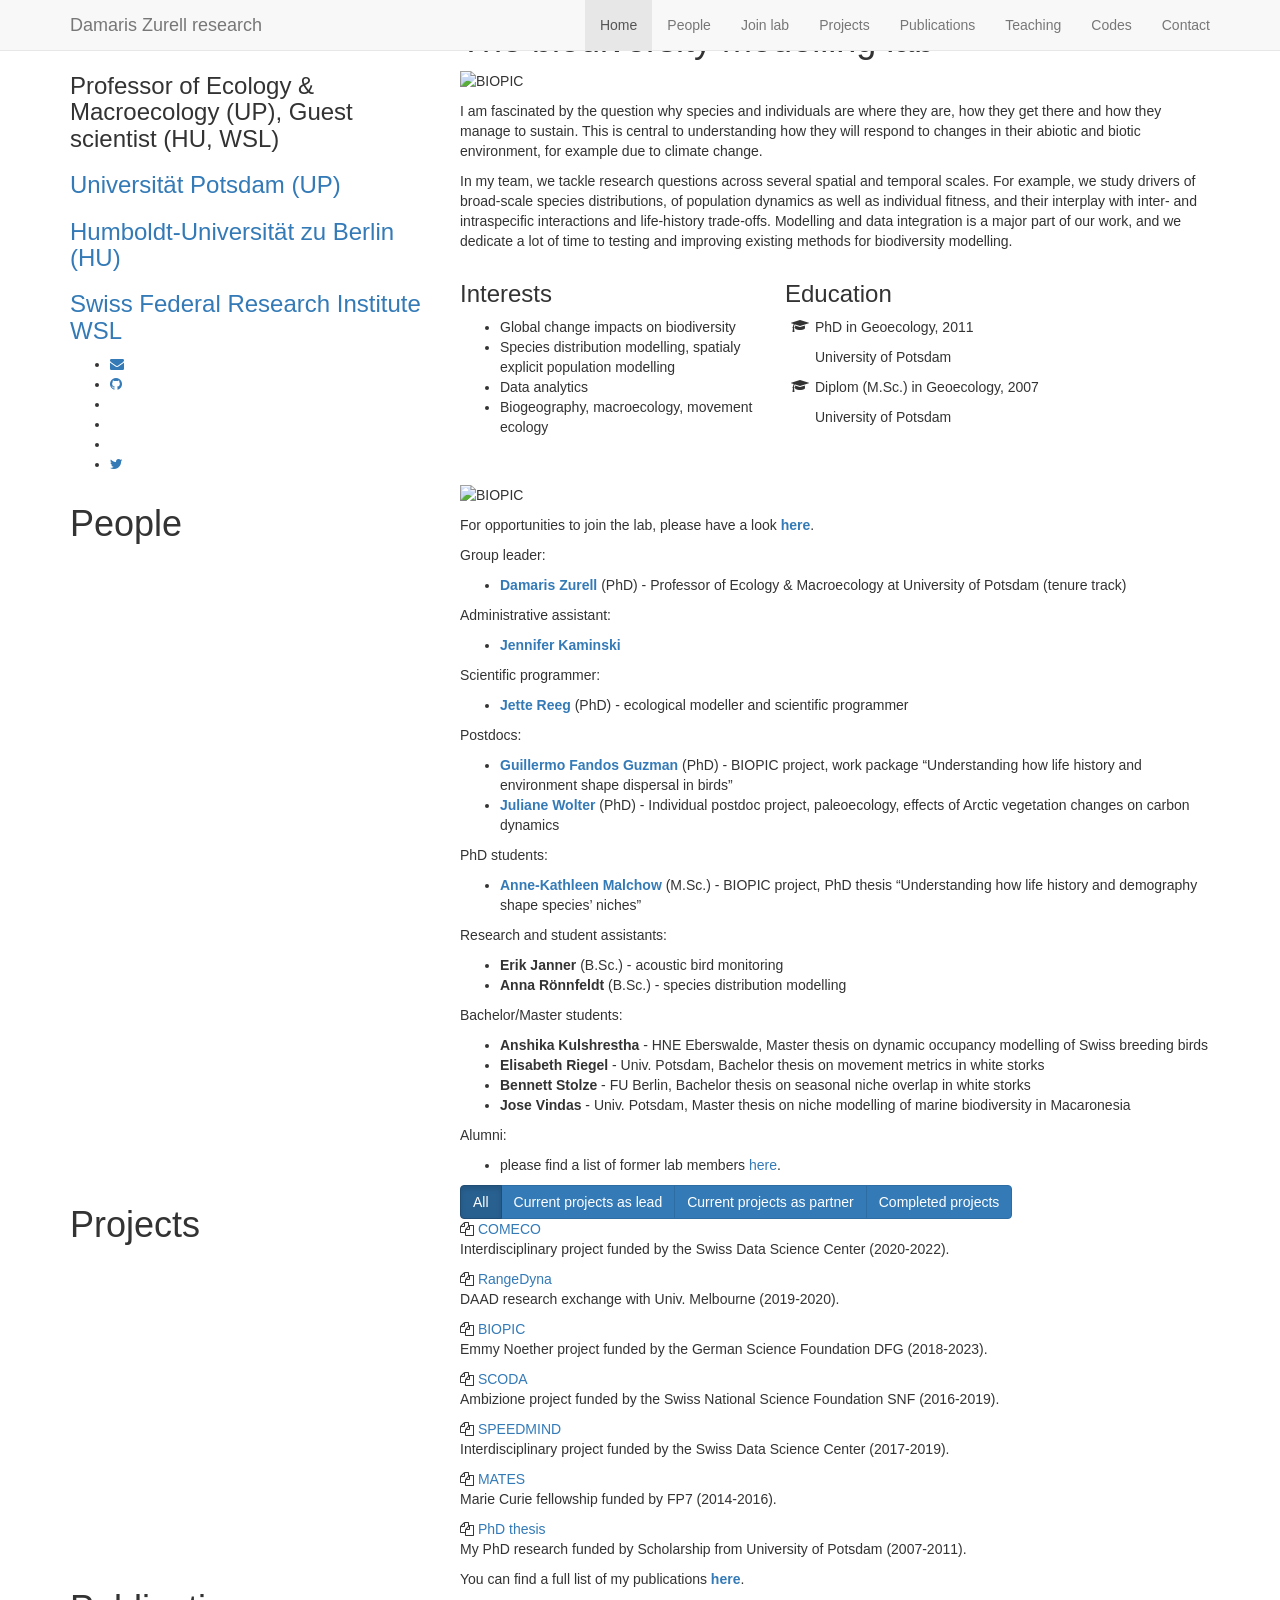
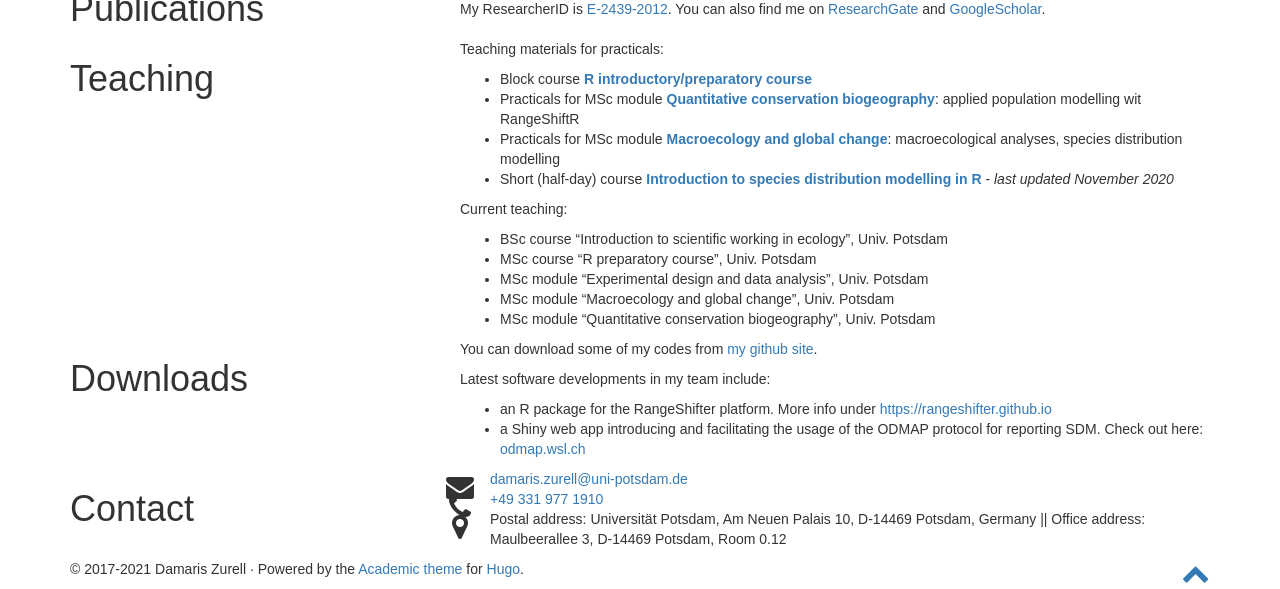
==== index.html @ 3b389086 "index" ====
<!DOCTYPE html>
<html lang="en-uk">
<head>

  <meta charset="utf-8">
  <meta name="viewport" content="width=device-width, initial-scale=1">
  <meta http-equiv="X-UA-Compatible" content="IE=edge">
  <meta name="theme" content="hugo-academic">
  <meta name="generator" content="Hugo 0.57.2" />
  <meta name="author" content="Damaris Zurell">
  <meta name="description" content="Professor of Ecology &amp; Macroecology (UP), Guest scientist (HU, WSL)">


  <link rel="alternate" hreflang="en-uk" href="https://damariszurell.github.io/">















  <link rel="stylesheet" href="https://cdnjs.cloudflare.com/ajax/libs/twitter-bootstrap/3.3.7/css/bootstrap.min.css" integrity="sha512-6MXa8B6uaO18Hid6blRMetEIoPqHf7Ux1tnyIQdpt9qI5OACx7C+O3IVTr98vwGnlcg0LOLa02i9Y1HpVhlfiw==" crossorigin="anonymous">
  <link rel="stylesheet" href="https://cdnjs.cloudflare.com/ajax/libs/academicons/1.8.1/css/academicons.min.css" integrity="sha512-NThgw3XKQ1absAahW6to7Ey42uycrVvfNfyjqcFNgCmOCQ5AR4AO0SiXrN+8ZtYeappp56lk1WtvjVmEa+VR6A==" crossorigin="anonymous">
  <link rel="stylesheet" href="https://cdnjs.cloudflare.com/ajax/libs/font-awesome/4.7.0/css/font-awesome.min.css" integrity="sha512-SfTiTlX6kk+qitfevl/7LibUOeJWlt9rbyDn92a1DqWOw9vWG2MFoays0sgObmWazO5BQPiFucnnEAjpAB+/Sw==" crossorigin="anonymous">




  <link rel="stylesheet" href="//fonts.googleapis.com/css?family=Montserrat:400,700%7cRoboto:400,400italic,700%7cRoboto&#43;Mono">

  <link rel="stylesheet" href="/styles.css">

  <link rel="stylesheet" href="/css/mycolors.css">





  <link rel="alternate" href="https://damariszurell.github.io/index.xml" type="application/rss+xml" title="Damaris Zurell research">
  <link rel="feed" href="https://damariszurell.github.io/index.xml" type="application/rss+xml" title="Damaris Zurell research">


  <link rel="manifest" href="/site.webmanifest">
  <link rel="icon" type="image/png" href="/img/icon.png">
  <link rel="apple-touch-icon" type="image/png" href="/img/icon-192.png">

  <link rel="canonical" href="https://damariszurell.github.io/">

  <meta property="twitter:card" content="summary_large_image">

  <meta property="twitter:site" content="@https://twitter.com/ZurellLab">
  <meta property="twitter:creator" content="@https://twitter.com/ZurellLab">

  <meta property="og:site_name" content="Damaris Zurell research">
  <meta property="og:url" content="https://damariszurell.github.io/">
  <meta property="og:title" content="Damaris Zurell research">
  <meta property="og:description" content="Professor of Ecology &amp; Macroecology (UP), Guest scientist (HU, WSL)">
  <meta property="og:locale" content="en-uk">

  <meta property="og:updated_time" content="2021-09-03T00:00:00&#43;00:00">




  <title>Damaris Zurell research</title>

</head>
<body id="top" data-spy="scroll" data-target="#navbar-main" data-offset="71" >

<nav class="navbar navbar-default navbar-fixed-top" id="navbar-main">
  <div class="container">


    <div class="navbar-header">

      <button type="button" class="navbar-toggle collapsed" data-toggle="collapse"
              data-target=".navbar-collapse" aria-expanded="false">
        <span class="sr-only">Toggle navigation</span>
        <span class="icon-bar"></span>
        <span class="icon-bar"></span>
        <span class="icon-bar"></span>
      </button>

      <a class="navbar-brand" href="/">Damaris Zurell research</a>
    </div>


    <div class="collapse navbar-collapse">



      <ul class="nav navbar-nav navbar-right">








        <li class="nav-item">
          <a href="/#about" data-target="#about">

            <span>Home</span>

          </a>
        </li>










        <li class="nav-item">
          <a href="/#people" data-target="#people">

            <span>People</span>

          </a>
        </li>










        <li class="nav-item">
          <a href="/extras/joinlab/" data-target="/extras/joinlab/">

            <span>Join lab</span>

          </a>
        </li>










        <li class="nav-item">
          <a href="/#projects" data-target="#projects">

            <span>Projects</span>

          </a>
        </li>










        <li class="nav-item">
          <a href="/extras/publication_list/" data-target="/extras/publication_list/">

            <span>Publications</span>

          </a>
        </li>










        <li class="nav-item">
          <a href="/#teaching" data-target="#teaching">

            <span>Teaching</span>

          </a>
        </li>










        <li class="nav-item">
          <a href="https://github.com/damariszurell" data-target="https://github.com/damariszurell" target="_blank" rel="noopener">

            <span>Codes</span>

          </a>
        </li>










        <li class="nav-item">
          <a href="/#contact" data-target="#contact">

            <span>Contact</span>

          </a>
        </li>






      </ul>

    </div>
  </div>
</nav>



<span id="homepage" style="display: none"></span>











  <section id="about" class="home-section">
    <div class="container">




<div class="row" itemprop="author" itemscope itemtype="http://schema.org/Person" itemref="person-email person-telephone person-address">
  <div class="col-xs-12 col-md-4">
    <div id="profile">


      <div class="portrait" style="background-image: url('https://damariszurell.github.io/img/DZ_cv2.jpeg');"></div>
      <meta itemprop="image" content="https://damariszurell.github.io/img/DZ_cv2.jpeg">


      <div class="portrait-title">
        <h2 itemprop="name">Damaris Zurell</h2>
        <h3 itemprop="jobTitle">Professor of Ecology &amp; Macroecology (UP), Guest scientist (HU, WSL)</h3>





        <h3 itemprop="worksFor" itemscope itemtype="http://schema.org/Organization">
          <a href="https://www.uni-potsdam.de/en/ibb-macroecology" target="_blank" itemprop="url" rel="noopener">
          <span itemprop="name">Universität Potsdam (UP)</span>
          </a>
        </h3>

        <h3 itemprop="worksFor" itemscope itemtype="http://schema.org/Organization">
          <a href="https://www.geographie.hu-berlin.de/de/Members/1690642" target="_blank" itemprop="url" rel="noopener">
          <span itemprop="name">Humboldt-Universität zu Berlin (HU)</span>
          </a>
        </h3>

        <h3 itemprop="worksFor" itemscope itemtype="http://schema.org/Organization">
          <a href="https://www.wsl.ch/de/mitarbeitende/zurell.html" target="_blank" itemprop="url" rel="noopener">
          <span itemprop="name">Swiss Federal Research Institute WSL</span>
          </a>
        </h3>

      </div>

      <link itemprop="url" href="https://damariszurell.github.io/">

      <ul class="network-icon" aria-hidden="true">


        <li>
          <a itemprop="sameAs" href="mailto:damaris.zurell@uni-potsdam.de" target="_blank" rel="noopener">
            <i class="fa fa-envelope big-icon"></i>
          </a>
        </li>


        <li>
          <a itemprop="sameAs" href="//github.com/damariszurell" target="_blank" rel="noopener">
            <i class="fa fa-github big-icon"></i>
          </a>
        </li>


        <li>
          <a itemprop="sameAs" href="https://scholar.google.com/citations?user=uCc4NDEAAAAJ&amp;hl=de" target="_blank" rel="noopener">
            <i class="ai ai-google-scholar big-icon"></i>
          </a>
        </li>


        <li>
          <a itemprop="sameAs" href="https://www.researchgate.net/profile/Damaris_Zurell" target="_blank" rel="noopener">
            <i class="ai ai-researchgate big-icon"></i>
          </a>
        </li>


        <li>
          <a itemprop="sameAs" href="http://www.researcherid.com/rid/E-2439-2012" target="_blank" rel="noopener">
            <i class="ai ai-orcid big-icon"></i>
          </a>
        </li>


        <li>
          <a itemprop="sameAs" href="https://twitter.com/ZurellLab" target="_blank" rel="noopener">
            <i class="fa fa-twitter big-icon"></i>
          </a>
        </li>

      </ul>

    </div>
  </div>
  <div class="col-xs-12 col-md-8" itemprop="description">



<h1 id="the-biodiversity-modelling-lab">The biodiversity modelling lab</h1>

<p><img src="img/BIOPIC_icon.png" alt="BIOPIC" /></p>

<p>I am fascinated by the question why species and individuals are where they are, how they get there and how they manage to sustain. This is central to understanding how they will respond to changes in their abiotic and biotic environment, for example due to climate change.</p>

<p>In my team, we tackle research questions across several spatial and temporal scales. For example, we study drivers of broad-scale species distributions, of population dynamics as well as individual fitness, and their interplay with inter- and intraspecific interactions and life-history trade-offs. Modelling and data integration is a major part of our work, and we dedicate a lot of time to testing and improving existing methods for biodiversity modelling.</p>


    <div class="row">


      <div class="col-sm-5">
        <h3>Interests</h3>
        <ul class="ul-interests">

          <li>Global change impacts on biodiversity</li>

          <li>Species distribution modelling, spatialy explicit population modelling</li>

          <li>Data analytics</li>

          <li>Biogeography, macroecology, movement ecology</li>

        </ul>
      </div>



      <div class="col-sm-7">
        <h3>Education</h3>
        <ul class="ul-edu fa-ul">

          <li>
            <i class="fa-li fa fa-graduation-cap"></i>
            <div class="description">
              <p class="course">PhD in Geoecology, 2011</p>
              <p class="institution">University of Potsdam</p>
            </div>
          </li>

          <li>
            <i class="fa-li fa fa-graduation-cap"></i>
            <div class="description">
              <p class="course">Diplom (M.Sc.) in Geoecology, 2007</p>
              <p class="institution">University of Potsdam</p>
            </div>
          </li>

        </ul>
      </div>


    </div>
  </div>
</div>

    </div>
  </section>





  <section id="people" class="home-section">
    <div class="container">



<div class="row">

  <div class="col-xs-12 col-md-4 section-heading">
    <h1>People</h1>

  </div>
  <div class="col-xs-12 col-md-8">
    <p><img src="img/Team.png" alt="BIOPIC" /></p>

<p>For opportunities to join the lab, please have a look <a href="/extras/joinlab/"><strong>here</strong></a>.</p>

<p>Group leader:</p>

<ul>
<li><a href="/extras/damaris_cv/"><strong>Damaris Zurell</strong></a> (PhD) - Professor of Ecology &amp; Macroecology at University of Potsdam (tenure track)</li>
</ul>

<p>Administrative assistant:</p>

<ul>
<li><a href="mailto:jennifer.kaminski@uni-potsdam.de" target="_blank"><strong>Jennifer Kaminski</strong></a></li>
</ul>

<p>Scientific programmer:</p>

<ul>
<li><a href="mailto:jreeg@uni-potsdam.de" target="_blank"><strong>Jette Reeg</strong></a> (PhD) - ecological modeller and scientific programmer</li>
</ul>

<p>Postdocs:</p>

<ul>
<li><a href="mailto:fandos-guzman@uni-potsdam.de" target="_blank"><strong>Guillermo Fandos Guzman</strong></a> (PhD) - BIOPIC project, work package &ldquo;Understanding how life history and environment shape dispersal in birds&rdquo;</li>
<li><a href="mailto:juliane.wolter.1@uni-potsdam.de" target="_blank"><strong>Juliane Wolter</strong></a> (PhD) - Individual postdoc project, paleoecology, effects of Arctic vegetation changes on carbon dynamics</li>
</ul>

<p>PhD students:</p>

<ul>
<li><a href="mailto:malchow@uni-potsdam.de" target="_blank"><strong>Anne-Kathleen Malchow</strong></a> (M.Sc.) - BIOPIC project, PhD thesis &ldquo;Understanding how life history and demography shape species&rsquo; niches&rdquo;</li>
</ul>

<p>Research and student assistants:</p>

<ul>
<li><strong>Erik Janner</strong> (B.Sc.) - acoustic bird monitoring</li>
<li><strong>Anna Rönnfeldt</strong> (B.Sc.) - species distribution modelling</li>
</ul>

<p>Bachelor/Master students:</p>

<ul>
<li><strong>Anshika Kulshrestha</strong> - HNE Eberswalde, Master thesis on dynamic occupancy modelling of Swiss breeding birds</li>
<li><strong>Elisabeth Riegel</strong> - Univ. Potsdam, Bachelor thesis on movement metrics in white storks</li>
<li><strong>Bennett Stolze</strong> - FU Berlin, Bachelor thesis on seasonal niche overlap in white storks</li>
<li><strong>Jose Vindas</strong> -  Univ. Potsdam, Master thesis on niche modelling of marine biodiversity in Macaronesia</li>
</ul>

<p>Alumni:</p>

<ul>
<li>please find a list of former lab members <a href="/extras/alumni_list/">here</a>.</li>
</ul>

  </div>

</div>

    </div>
  </section>





  <section id="projects" class="home-section">
    <div class="container">




<div class="row">
  <div class="col-xs-12 col-md-4 section-heading">
    <h1>Projects</h1>

  </div>
  <div class="col-xs-12 col-md-8">




    <span class="hidden default-project-filter">*</span>




    <div class="project-toolbar">
      <div class="project-filters">
        <div class="btn-toolbar">
          <div class="btn-group">

              <a href="#" data-filter="*" class="btn btn-primary btn-large active">All</a>

              <a href="#" data-filter=".pi" class="btn btn-primary btn-large">Current projects as lead</a>

              <a href="#" data-filter=".copi" class="btn btn-primary btn-large">Current projects as partner</a>

              <a href="#" data-filter=".old" class="btn btn-primary btn-large">Completed projects</a>

          </div>
        </div>
      </div>
    </div>





    <div class="row isotope projects-container js-layout-row">

        <div class="col-md-12 project-item isotope-item copi" itemscope itemtype="http://schema.org/CreativeWork">
          <i class="fa fa-files-o pub-icon" aria-hidden="true"></i>

          <span class="project-title">

          <a href="https://damariszurell.github.io/project/comeco/">

          COMECO
          </a>
          </span>
          <p class="project-summary">Interdisciplinary project funded by the Swiss Data Science Center (2020-2022).</p>
        </div>

        <div class="col-md-12 project-item isotope-item old" itemscope itemtype="http://schema.org/CreativeWork">
          <i class="fa fa-files-o pub-icon" aria-hidden="true"></i>

          <span class="project-title">

          <a href="https://damariszurell.github.io/project/rangedyna/">

          RangeDyna
          </a>
          </span>
          <p class="project-summary">DAAD research exchange with Univ. Melbourne (2019-2020).</p>
        </div>

        <div class="col-md-12 project-item isotope-item pi" itemscope itemtype="http://schema.org/CreativeWork">
          <i class="fa fa-files-o pub-icon" aria-hidden="true"></i>

          <span class="project-title">

          <a href="https://damariszurell.github.io/project/biopic/">

          BIOPIC
          </a>
          </span>
          <p class="project-summary">Emmy Noether project funded by the German Science Foundation DFG (2018-2023).</p>
        </div>

        <div class="col-md-12 project-item isotope-item old" itemscope itemtype="http://schema.org/CreativeWork">
          <i class="fa fa-files-o pub-icon" aria-hidden="true"></i>

          <span class="project-title">

          <a href="https://damariszurell.github.io/project/scoda/">

          SCODA
          </a>
          </span>
          <p class="project-summary">Ambizione project funded by the Swiss National Science Foundation SNF (2016-2019).</p>
        </div>

        <div class="col-md-12 project-item isotope-item old" itemscope itemtype="http://schema.org/CreativeWork">
          <i class="fa fa-files-o pub-icon" aria-hidden="true"></i>

          <span class="project-title">

          <a href="https://damariszurell.github.io/project/speedmind/">

          SPEEDMIND
          </a>
          </span>
          <p class="project-summary">Interdisciplinary project funded by the Swiss Data Science Center (2017-2019).</p>
        </div>

        <div class="col-md-12 project-item isotope-item old" itemscope itemtype="http://schema.org/CreativeWork">
          <i class="fa fa-files-o pub-icon" aria-hidden="true"></i>

          <span class="project-title">

          <a href="https://damariszurell.github.io/project/mates/">

          MATES
          </a>
          </span>
          <p class="project-summary">Marie Curie fellowship funded by FP7 (2014-2016).</p>
        </div>

        <div class="col-md-12 project-item isotope-item old" itemscope itemtype="http://schema.org/CreativeWork">
          <i class="fa fa-files-o pub-icon" aria-hidden="true"></i>

          <span class="project-title">

          <a href="https://damariszurell.github.io/project/phd/">

          PhD thesis
          </a>
          </span>
          <p class="project-summary">My PhD research funded by Scholarship from University of Potsdam (2007-2011).</p>
        </div>

    </div>



  </div>
</div>

    </div>
  </section>





  <section id="publications" class="home-section">
    <div class="container">



<div class="row">

  <div class="col-xs-12 col-md-4 section-heading">
    <h1>Publications</h1>

  </div>
  <div class="col-xs-12 col-md-8">
    <p>You can find a full list of my publications <a href="/extras/publication_list/"><strong>here</strong></a>.</p>

<p>My ResearcherID is <a href="http://www.researcherid.com/rid/E-2439-2012" target="_blank">E-2439-2012</a>. You can also find me on <a href="https://www.researchgate.net/profile/Damaris_Zurell" target="_blank">ResearchGate</a> and <a href="http://scholar.google.com/citations?user=uCc4NDEAAAAJ&amp;hl=de" target="_blank">GoogleScholar</a>.</p>

  </div>

</div>

    </div>
  </section>





  <section id="teaching" class="home-section">
    <div class="container">



<div class="row">

  <div class="col-xs-12 col-md-4 section-heading">
    <h1>Teaching</h1>

  </div>
  <div class="col-xs-12 col-md-8">
    <p>Teaching materials for practicals:</p>

<ul>
<li>Block course <a href="https://damariszurell.github.io/EEC-R-prep/" target="_blank"><strong>R introductory/preparatory course</strong></a></li>
<li>Practicals for MSc module <a href="https://damariszurell.github.io/EEC-QCB/" target="_blank"><strong>Quantitative conservation biogeography</strong></a>: applied population modelling wit RangeShiftR<br /></li>
<li>Practicals for MSc module <a href="https://damariszurell.github.io/EEC-MGC/" target="_blank"><strong>Macroecology and global change</strong></a>: macroecological analyses, species distribution modelling</li>
<li>Short (half-day) course <a href="https://damariszurell.github.io/SDM-Intro/" target="_blank"><strong>Introduction to species distribution modelling in R</strong></a> - <em>last updated November 2020</em></li>
</ul>

<p>Current teaching:</p>

<ul>
<li>BSc course &ldquo;Introduction to scientific working in ecology&rdquo;, Univ. Potsdam</li>
<li>MSc course &ldquo;R preparatory course&rdquo;, Univ. Potsdam</li>
<li>MSc module &ldquo;Experimental design and data analysis&rdquo;, Univ. Potsdam</li>
<li>MSc module &ldquo;Macroecology and global change&rdquo;, Univ. Potsdam</li>
<li>MSc module &ldquo;Quantitative conservation biogeography&rdquo;, Univ. Potsdam</li>
</ul>

  </div>

</div>

    </div>
  </section>





  <section id="downloads" class="home-section">
    <div class="container">



<div class="row">

  <div class="col-xs-12 col-md-4 section-heading">
    <h1>Downloads</h1>

  </div>
  <div class="col-xs-12 col-md-8">
    <p>You can download some of my codes from <a href="https://github.com/damariszurell" target="_blank">my github site</a>.</p>

<p>Latest software developments in my team include:</p>

<ul>
<li>an R package for the RangeShifter platform. More info under <a href="https://rangeshifter.github.io." target="_blank">https://rangeshifter.github.io</a></li>
<li>a Shiny web app introducing and facilitating the usage of the ODMAP protocol for reporting SDM. Check out here: <a href="https://odmap.wsl.ch" target="_blank">odmap.wsl.ch</a></li>
</ul>

  </div>

</div>

    </div>
  </section>





  <section id="contact" class="home-section">
    <div class="container">





<div class="row">
  <div class="col-xs-12 col-md-4 section-heading">
    <h1>Contact</h1>

  </div>
  <div class="col-xs-12 col-md-8">


    <ul class="fa-ul" itemscope>


      <li>
        <i class="fa-li fa fa-envelope fa-2x" aria-hidden="true"></i>
        <span id="person-email" itemprop="email"><a href="mailto:damaris.zurell@uni-potsdam.de">damaris.zurell@uni-potsdam.de</a></span>
      </li>







      <li>
        <i class="fa-li fa fa-phone fa-2x" aria-hidden="true"></i>
        <span id="person-telephone" itemprop="telephone"><a href="tel:&#43;49%20331%20977%201910">&#43;49 331 977 1910</a></span>
      </li>







      <li>
        <i class="fa-li fa fa-map-marker fa-2x" aria-hidden="true"></i>
        <span id="person-address" itemprop="address">Postal address: Universität Potsdam, Am Neuen Palais 10, D-14469 Potsdam, Germany || Office address: Maulbeerallee 3, D-14469 Potsdam, Room 0.12</span>
      </li>




    </ul>



  </div>
</div>

    </div>
  </section>




<footer class="site-footer">
  <div class="container">
    <p class="powered-by">

      &copy; 2017-2021 Damaris Zurell &middot;

      Powered by the
      <a href="https://sourcethemes.com/academic/" target="_blank" rel="noopener">Academic theme</a> for
      <a href="https://gohugo.io" target="_blank" rel="noopener">Hugo</a>.

      <span class="pull-right" aria-hidden="true">
        <a href="#" id="back_to_top">
          <span class="button_icon">
            <i class="fa fa-chevron-up fa-2x"></i>
          </span>
        </a>
      </span>

    </p>
  </div>
</footer>


<div id="modal" class="modal fade" role="dialog">
  <div class="modal-dialog">
    <div class="modal-content">
      <div class="modal-header">
        <button type="button" class="close btn-large" data-dismiss="modal">&times;</button>
        <h4 class="modal-title">Cite</h4>
      </div>
      <div>
        <pre><code class="modal-body tex"></code></pre>
      </div>
      <div class="modal-footer">
        <a class="btn btn-primary btn-outline js-copy-cite" href="#" target="_blank">
          <i class="fa fa-copy"></i> Copy
        </a>
        <a class="btn btn-primary btn-outline js-download-cite" href="#" target="_blank">
          <i class="fa fa-download"></i> Download
        </a>
        <div id="modal-error"></div>
      </div>
    </div>
  </div>
</div>









    <script src="https://cdnjs.cloudflare.com/ajax/libs/jquery/3.2.1/jquery.min.js" integrity="sha512-3P8rXCuGJdNZOnUx/03c1jOTnMn3rP63nBip5gOP2qmUh5YAdVAvFZ1E+QLZZbC1rtMrQb+mah3AfYW11RUrWA==" crossorigin="anonymous"></script>
    <script src="https://cdnjs.cloudflare.com/ajax/libs/jquery.imagesloaded/4.1.3/imagesloaded.pkgd.min.js" integrity="sha512-umsR78NN0D23AzgoZ11K7raBD+R6hqKojyBZs1w8WvYlsI+QuKRGBx3LFCwhatzBunCjDuJpDHwxD13sLMbpRA==" crossorigin="anonymous"></script>
    <script src="https://cdnjs.cloudflare.com/ajax/libs/twitter-bootstrap/3.3.7/js/bootstrap.min.js" integrity="sha512-iztkobsvnjKfAtTNdHkGVjAYTrrtlC7mGp/54c40wowO7LhURYl3gVzzcEqGl/qKXQltJ2HwMrdLcNUdo+N/RQ==" crossorigin="anonymous"></script>
    <script src="https://cdnjs.cloudflare.com/ajax/libs/jquery.isotope/3.0.4/isotope.pkgd.min.js" integrity="sha512-VDBOIlDbuC4VWxGJNmuFRQ0Li0SKkDpmGyuhAG5LTDLd/dJ/S0WMVxriR2Y+CyPL5gzjpN4f/6iqWVBJlht0tQ==" crossorigin="anonymous"></script>


    <script src="/js/hugo-academic.js"></script>








  </body>
</html>
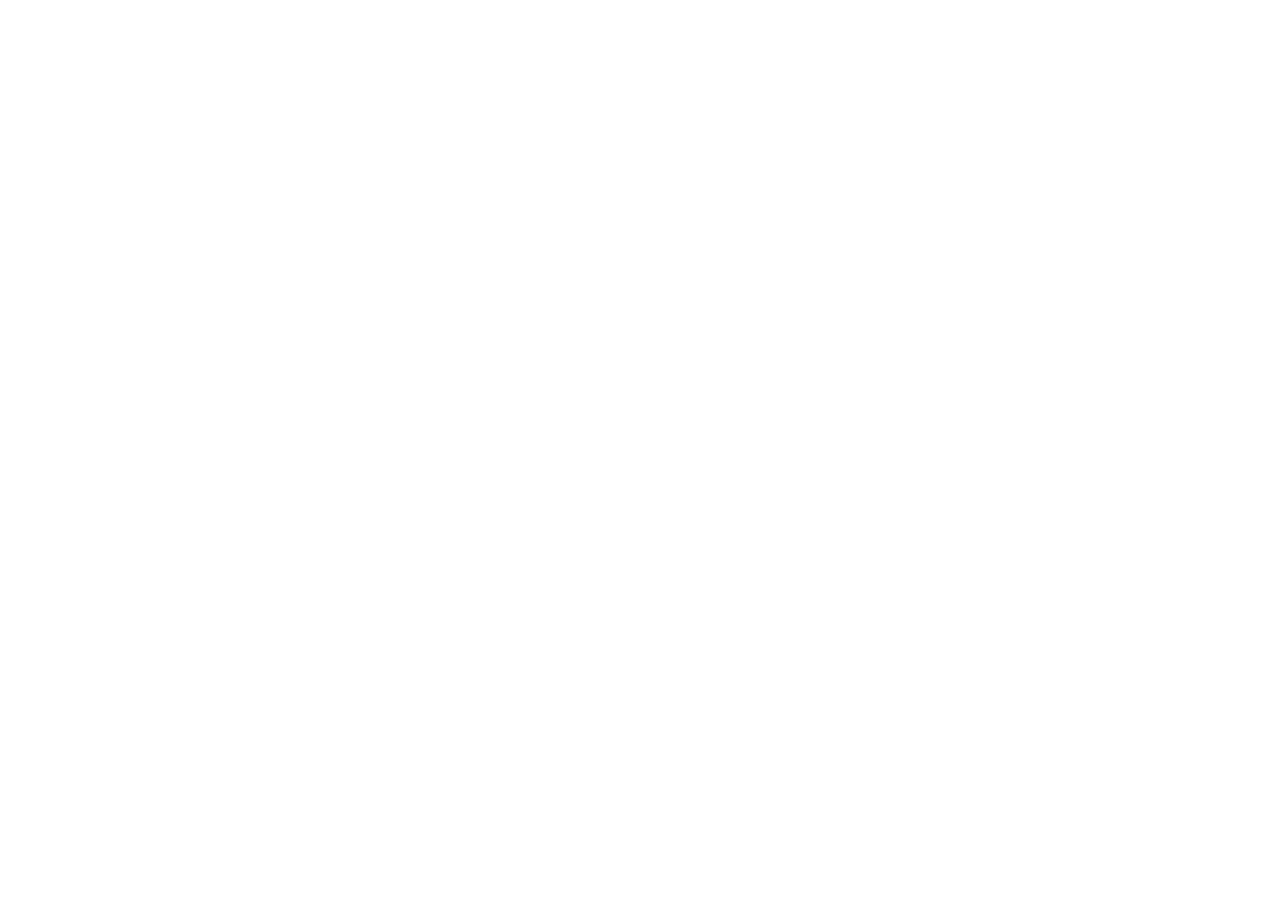
==== commit 3bfb8dc0: "Update index.html" ====
--- a/index.html
+++ b/index.html
@@ -70,812 +70,6 @@
 
 
 
-  <title>Damaris Zurell research</title>
-
-</head>
-<body id="top" data-spy="scroll" data-target="#navbar-main" data-offset="71" >
-
-<nav class="navbar navbar-default navbar-fixed-top" id="navbar-main">
-  <div class="container">
-
-
-    <div class="navbar-header">
-
-      <button type="button" class="navbar-toggle collapsed" data-toggle="collapse"
-              data-target=".navbar-collapse" aria-expanded="false">
-        <span class="sr-only">Toggle navigation</span>
-        <span class="icon-bar"></span>
-        <span class="icon-bar"></span>
-        <span class="icon-bar"></span>
-      </button>
-
-      <a class="navbar-brand" href="/">Damaris Zurell research</a>
-    </div>
-
-
-    <div class="collapse navbar-collapse">
-
-
-
-      <ul class="nav navbar-nav navbar-right">
-
-
-
-
-
-
-
-
-        <li class="nav-item">
-          <a href="/#about" data-target="#about">
-
-            <span>Home</span>
-
-          </a>
-        </li>
-
-
-
-
-
-
-
-
-
-
-        <li class="nav-item">
-          <a href="/#people" data-target="#people">
-
-            <span>People</span>
-
-          </a>
-        </li>
-
-
-
-
-
-
-
-
-
-
-        <li class="nav-item">
-          <a href="/extras/joinlab/" data-target="/extras/joinlab/">
-
-            <span>Join lab</span>
-
-          </a>
-        </li>
-
-
-
-
-
-
-
-
-
-
-        <li class="nav-item">
-          <a href="/#projects" data-target="#projects">
-
-            <span>Projects</span>
-
-          </a>
-        </li>
-
-
-
-
-
-
-
-
-
-
-        <li class="nav-item">
-          <a href="/extras/publication_list/" data-target="/extras/publication_list/">
-
-            <span>Publications</span>
-
-          </a>
-        </li>
-
-
-
-
-
-
-
-
-
-
-        <li class="nav-item">
-          <a href="/#teaching" data-target="#teaching">
-
-            <span>Teaching</span>
-
-          </a>
-        </li>
-
-
-
-
-
-
-
-
-
-
-        <li class="nav-item">
-          <a href="https://github.com/damariszurell" data-target="https://github.com/damariszurell" target="_blank" rel="noopener">
-
-            <span>Codes</span>
-
-          </a>
-        </li>
-
-
-
-
-
-
-
-
-
-
-        <li class="nav-item">
-          <a href="/#contact" data-target="#contact">
-
-            <span>Contact</span>
-
-          </a>
-        </li>
-
-
-
-
-
-
-      </ul>
-
-    </div>
-  </div>
-</nav>
-
-
-
-<span id="homepage" style="display: none"></span>
-
-
-
-
-
-
-
-
-
-
-
-  <section id="about" class="home-section">
-    <div class="container">
-
-
-
-
-<div class="row" itemprop="author" itemscope itemtype="http://schema.org/Person" itemref="person-email person-telephone person-address">
-  <div class="col-xs-12 col-md-4">
-    <div id="profile">
-
-
-      <div class="portrait" style="background-image: url('https://damariszurell.github.io/img/DZ_cv2.jpeg');"></div>
-      <meta itemprop="image" content="https://damariszurell.github.io/img/DZ_cv2.jpeg">
-
-
-      <div class="portrait-title">
-        <h2 itemprop="name">Damaris Zurell</h2>
-        <h3 itemprop="jobTitle">Professor of Ecology &amp; Macroecology (UP), Guest scientist (HU, WSL)</h3>
-
-
-
-
-
-        <h3 itemprop="worksFor" itemscope itemtype="http://schema.org/Organization">
-          <a href="https://www.uni-potsdam.de/en/ibb-macroecology" target="_blank" itemprop="url" rel="noopener">
-          <span itemprop="name">Universität Potsdam (UP)</span>
-          </a>
-        </h3>
-
-        <h3 itemprop="worksFor" itemscope itemtype="http://schema.org/Organization">
-          <a href="https://www.geographie.hu-berlin.de/de/Members/1690642" target="_blank" itemprop="url" rel="noopener">
-          <span itemprop="name">Humboldt-Universität zu Berlin (HU)</span>
-          </a>
-        </h3>
-
-        <h3 itemprop="worksFor" itemscope itemtype="http://schema.org/Organization">
-          <a href="https://www.wsl.ch/de/mitarbeitende/zurell.html" target="_blank" itemprop="url" rel="noopener">
-          <span itemprop="name">Swiss Federal Research Institute WSL</span>
-          </a>
-        </h3>
-
-      </div>
-
-      <link itemprop="url" href="https://damariszurell.github.io/">
-
-      <ul class="network-icon" aria-hidden="true">
-
-
-        <li>
-          <a itemprop="sameAs" href="mailto:damaris.zurell@uni-potsdam.de" target="_blank" rel="noopener">
-            <i class="fa fa-envelope big-icon"></i>
-          </a>
-        </li>
-
-
-        <li>
-          <a itemprop="sameAs" href="//github.com/damariszurell" target="_blank" rel="noopener">
-            <i class="fa fa-github big-icon"></i>
-          </a>
-        </li>
-
-
-        <li>
-          <a itemprop="sameAs" href="https://scholar.google.com/citations?user=uCc4NDEAAAAJ&amp;hl=de" target="_blank" rel="noopener">
-            <i class="ai ai-google-scholar big-icon"></i>
-          </a>
-        </li>
-
-
-        <li>
-          <a itemprop="sameAs" href="https://www.researchgate.net/profile/Damaris_Zurell" target="_blank" rel="noopener">
-            <i class="ai ai-researchgate big-icon"></i>
-          </a>
-        </li>
-
-
-        <li>
-          <a itemprop="sameAs" href="http://www.researcherid.com/rid/E-2439-2012" target="_blank" rel="noopener">
-            <i class="ai ai-orcid big-icon"></i>
-          </a>
-        </li>
-
-
-        <li>
-          <a itemprop="sameAs" href="https://twitter.com/ZurellLab" target="_blank" rel="noopener">
-            <i class="fa fa-twitter big-icon"></i>
-          </a>
-        </li>
-
-      </ul>
-
-    </div>
-  </div>
-  <div class="col-xs-12 col-md-8" itemprop="description">
-
-
-
-<h1 id="the-biodiversity-modelling-lab">The biodiversity modelling lab</h1>
-
-<p><img src="img/BIOPIC_icon.png" alt="BIOPIC" /></p>
-
-<p>I am fascinated by the question why species and individuals are where they are, how they get there and how they manage to sustain. This is central to understanding how they will respond to changes in their abiotic and biotic environment, for example due to climate change.</p>
-
-<p>In my team, we tackle research questions across several spatial and temporal scales. For example, we study drivers of broad-scale species distributions, of population dynamics as well as individual fitness, and their interplay with inter- and intraspecific interactions and life-history trade-offs. Modelling and data integration is a major part of our work, and we dedicate a lot of time to testing and improving existing methods for biodiversity modelling.</p>
-
-
-    <div class="row">
-
-
-      <div class="col-sm-5">
-        <h3>Interests</h3>
-        <ul class="ul-interests">
-
-          <li>Global change impacts on biodiversity</li>
-
-          <li>Species distribution modelling, spatialy explicit population modelling</li>
-
-          <li>Data analytics</li>
-
-          <li>Biogeography, macroecology, movement ecology</li>
-
-        </ul>
-      </div>
-
-
-
-      <div class="col-sm-7">
-        <h3>Education</h3>
-        <ul class="ul-edu fa-ul">
-
-          <li>
-            <i class="fa-li fa fa-graduation-cap"></i>
-            <div class="description">
-              <p class="course">PhD in Geoecology, 2011</p>
-              <p class="institution">University of Potsdam</p>
-            </div>
-          </li>
-
-          <li>
-            <i class="fa-li fa fa-graduation-cap"></i>
-            <div class="description">
-              <p class="course">Diplom (M.Sc.) in Geoecology, 2007</p>
-              <p class="institution">University of Potsdam</p>
-            </div>
-          </li>
-
-        </ul>
-      </div>
-
-
-    </div>
-  </div>
-</div>
-
-    </div>
-  </section>
-
-
-
-
-
-  <section id="people" class="home-section">
-    <div class="container">
-
-
-
-<div class="row">
-
-  <div class="col-xs-12 col-md-4 section-heading">
-    <h1>People</h1>
-
-  </div>
-  <div class="col-xs-12 col-md-8">
-    <p><img src="img/Team.png" alt="BIOPIC" /></p>
-
-<p>For opportunities to join the lab, please have a look <a href="/extras/joinlab/"><strong>here</strong></a>.</p>
-
-<p>Group leader:</p>
-
-<ul>
-<li><a href="/extras/damaris_cv/"><strong>Damaris Zurell</strong></a> (PhD) - Professor of Ecology &amp; Macroecology at University of Potsdam (tenure track)</li>
-</ul>
-
-<p>Administrative assistant:</p>
-
-<ul>
-<li><a href="mailto:jennifer.kaminski@uni-potsdam.de" target="_blank"><strong>Jennifer Kaminski</strong></a></li>
-</ul>
-
-<p>Scientific programmer:</p>
-
-<ul>
-<li><a href="mailto:jreeg@uni-potsdam.de" target="_blank"><strong>Jette Reeg</strong></a> (PhD) - ecological modeller and scientific programmer</li>
-</ul>
-
-<p>Postdocs:</p>
-
-<ul>
-<li><a href="mailto:fandos-guzman@uni-potsdam.de" target="_blank"><strong>Guillermo Fandos Guzman</strong></a> (PhD) - BIOPIC project, work package &ldquo;Understanding how life history and environment shape dispersal in birds&rdquo;</li>
-<li><a href="mailto:juliane.wolter.1@uni-potsdam.de" target="_blank"><strong>Juliane Wolter</strong></a> (PhD) - Individual postdoc project, paleoecology, effects of Arctic vegetation changes on carbon dynamics</li>
-</ul>
-
-<p>PhD students:</p>
-
-<ul>
-<li><a href="mailto:malchow@uni-potsdam.de" target="_blank"><strong>Anne-Kathleen Malchow</strong></a> (M.Sc.) - BIOPIC project, PhD thesis &ldquo;Understanding how life history and demography shape species&rsquo; niches&rdquo;</li>
-</ul>
-
-<p>Research and student assistants:</p>
-
-<ul>
-<li><strong>Erik Janner</strong> (B.Sc.) - acoustic bird monitoring</li>
-<li><strong>Anna Rönnfeldt</strong> (B.Sc.) - species distribution modelling</li>
-</ul>
-
-<p>Bachelor/Master students:</p>
-
-<ul>
-<li><strong>Anshika Kulshrestha</strong> - HNE Eberswalde, Master thesis on dynamic occupancy modelling of Swiss breeding birds</li>
-<li><strong>Elisabeth Riegel</strong> - Univ. Potsdam, Bachelor thesis on movement metrics in white storks</li>
-<li><strong>Bennett Stolze</strong> - FU Berlin, Bachelor thesis on seasonal niche overlap in white storks</li>
-<li><strong>Jose Vindas</strong> -  Univ. Potsdam, Master thesis on niche modelling of marine biodiversity in Macaronesia</li>
-</ul>
-
-<p>Alumni:</p>
-
-<ul>
-<li>please find a list of former lab members <a href="/extras/alumni_list/">here</a>.</li>
-</ul>
-
-  </div>
-
-</div>
-
-    </div>
-  </section>
-
-
-
-
-
-  <section id="projects" class="home-section">
-    <div class="container">
-
-
-
-
-<div class="row">
-  <div class="col-xs-12 col-md-4 section-heading">
-    <h1>Projects</h1>
-
-  </div>
-  <div class="col-xs-12 col-md-8">
-
-
-
-
-    <span class="hidden default-project-filter">*</span>
-
-
-
-
-    <div class="project-toolbar">
-      <div class="project-filters">
-        <div class="btn-toolbar">
-          <div class="btn-group">
-
-              <a href="#" data-filter="*" class="btn btn-primary btn-large active">All</a>
-
-              <a href="#" data-filter=".pi" class="btn btn-primary btn-large">Current projects as lead</a>
-
-              <a href="#" data-filter=".copi" class="btn btn-primary btn-large">Current projects as partner</a>
-
-              <a href="#" data-filter=".old" class="btn btn-primary btn-large">Completed projects</a>
-
-          </div>
-        </div>
-      </div>
-    </div>
-
-
-
-
-
-    <div class="row isotope projects-container js-layout-row">
-
-        <div class="col-md-12 project-item isotope-item copi" itemscope itemtype="http://schema.org/CreativeWork">
-          <i class="fa fa-files-o pub-icon" aria-hidden="true"></i>
-
-          <span class="project-title">
-
-          <a href="https://damariszurell.github.io/project/comeco/">
-
-          COMECO
-          </a>
-          </span>
-          <p class="project-summary">Interdisciplinary project funded by the Swiss Data Science Center (2020-2022).</p>
-        </div>
-
-        <div class="col-md-12 project-item isotope-item old" itemscope itemtype="http://schema.org/CreativeWork">
-          <i class="fa fa-files-o pub-icon" aria-hidden="true"></i>
-
-          <span class="project-title">
-
-          <a href="https://damariszurell.github.io/project/rangedyna/">
-
-          RangeDyna
-          </a>
-          </span>
-          <p class="project-summary">DAAD research exchange with Univ. Melbourne (2019-2020).</p>
-        </div>
-
-        <div class="col-md-12 project-item isotope-item pi" itemscope itemtype="http://schema.org/CreativeWork">
-          <i class="fa fa-files-o pub-icon" aria-hidden="true"></i>
-
-          <span class="project-title">
-
-          <a href="https://damariszurell.github.io/project/biopic/">
-
-          BIOPIC
-          </a>
-          </span>
-          <p class="project-summary">Emmy Noether project funded by the German Science Foundation DFG (2018-2023).</p>
-        </div>
-
-        <div class="col-md-12 project-item isotope-item old" itemscope itemtype="http://schema.org/CreativeWork">
-          <i class="fa fa-files-o pub-icon" aria-hidden="true"></i>
-
-          <span class="project-title">
-
-          <a href="https://damariszurell.github.io/project/scoda/">
-
-          SCODA
-          </a>
-          </span>
-          <p class="project-summary">Ambizione project funded by the Swiss National Science Foundation SNF (2016-2019).</p>
-        </div>
-
-        <div class="col-md-12 project-item isotope-item old" itemscope itemtype="http://schema.org/CreativeWork">
-          <i class="fa fa-files-o pub-icon" aria-hidden="true"></i>
-
-          <span class="project-title">
-
-          <a href="https://damariszurell.github.io/project/speedmind/">
-
-          SPEEDMIND
-          </a>
-          </span>
-          <p class="project-summary">Interdisciplinary project funded by the Swiss Data Science Center (2017-2019).</p>
-        </div>
-
-        <div class="col-md-12 project-item isotope-item old" itemscope itemtype="http://schema.org/CreativeWork">
-          <i class="fa fa-files-o pub-icon" aria-hidden="true"></i>
-
-          <span class="project-title">
-
-          <a href="https://damariszurell.github.io/project/mates/">
-
-          MATES
-          </a>
-          </span>
-          <p class="project-summary">Marie Curie fellowship funded by FP7 (2014-2016).</p>
-        </div>
-
-        <div class="col-md-12 project-item isotope-item old" itemscope itemtype="http://schema.org/CreativeWork">
-          <i class="fa fa-files-o pub-icon" aria-hidden="true"></i>
-
-          <span class="project-title">
-
-          <a href="https://damariszurell.github.io/project/phd/">
-
-          PhD thesis
-          </a>
-          </span>
-          <p class="project-summary">My PhD research funded by Scholarship from University of Potsdam (2007-2011).</p>
-        </div>
-
-    </div>
-
-
-
-  </div>
-</div>
-
-    </div>
-  </section>
-
-
-
-
-
-  <section id="publications" class="home-section">
-    <div class="container">
-
-
-
-<div class="row">
-
-  <div class="col-xs-12 col-md-4 section-heading">
-    <h1>Publications</h1>
-
-  </div>
-  <div class="col-xs-12 col-md-8">
-    <p>You can find a full list of my publications <a href="/extras/publication_list/"><strong>here</strong></a>.</p>
-
-<p>My ResearcherID is <a href="http://www.researcherid.com/rid/E-2439-2012" target="_blank">E-2439-2012</a>. You can also find me on <a href="https://www.researchgate.net/profile/Damaris_Zurell" target="_blank">ResearchGate</a> and <a href="http://scholar.google.com/citations?user=uCc4NDEAAAAJ&amp;hl=de" target="_blank">GoogleScholar</a>.</p>
-
-  </div>
-
-</div>
-
-    </div>
-  </section>
-
-
-
-
-
-  <section id="teaching" class="home-section">
-    <div class="container">
-
-
-
-<div class="row">
-
-  <div class="col-xs-12 col-md-4 section-heading">
-    <h1>Teaching</h1>
-
-  </div>
-  <div class="col-xs-12 col-md-8">
-    <p>Teaching materials for practicals:</p>
-
-<ul>
-<li>Block course <a href="https://damariszurell.github.io/EEC-R-prep/" target="_blank"><strong>R introductory/preparatory course</strong></a></li>
-<li>Practicals for MSc module <a href="https://damariszurell.github.io/EEC-QCB/" target="_blank"><strong>Quantitative conservation biogeography</strong></a>: applied population modelling wit RangeShiftR<br /></li>
-<li>Practicals for MSc module <a href="https://damariszurell.github.io/EEC-MGC/" target="_blank"><strong>Macroecology and global change</strong></a>: macroecological analyses, species distribution modelling</li>
-<li>Short (half-day) course <a href="https://damariszurell.github.io/SDM-Intro/" target="_blank"><strong>Introduction to species distribution modelling in R</strong></a> - <em>last updated November 2020</em></li>
-</ul>
-
-<p>Current teaching:</p>
-
-<ul>
-<li>BSc course &ldquo;Introduction to scientific working in ecology&rdquo;, Univ. Potsdam</li>
-<li>MSc course &ldquo;R preparatory course&rdquo;, Univ. Potsdam</li>
-<li>MSc module &ldquo;Experimental design and data analysis&rdquo;, Univ. Potsdam</li>
-<li>MSc module &ldquo;Macroecology and global change&rdquo;, Univ. Potsdam</li>
-<li>MSc module &ldquo;Quantitative conservation biogeography&rdquo;, Univ. Potsdam</li>
-</ul>
-
-  </div>
-
-</div>
-
-    </div>
-  </section>
-
-
-
-
-
-  <section id="downloads" class="home-section">
-    <div class="container">
-
-
-
-<div class="row">
-
-  <div class="col-xs-12 col-md-4 section-heading">
-    <h1>Downloads</h1>
-
-  </div>
-  <div class="col-xs-12 col-md-8">
-    <p>You can download some of my codes from <a href="https://github.com/damariszurell" target="_blank">my github site</a>.</p>
-
-<p>Latest software developments in my team include:</p>
-
-<ul>
-<li>an R package for the RangeShifter platform. More info under <a href="https://rangeshifter.github.io." target="_blank">https://rangeshifter.github.io</a></li>
-<li>a Shiny web app introducing and facilitating the usage of the ODMAP protocol for reporting SDM. Check out here: <a href="https://odmap.wsl.ch" target="_blank">odmap.wsl.ch</a></li>
-</ul>
-
-  </div>
-
-</div>
-
-    </div>
-  </section>
-
-
-
-
-
-  <section id="contact" class="home-section">
-    <div class="container">
-
-
-
-
-
-<div class="row">
-  <div class="col-xs-12 col-md-4 section-heading">
-    <h1>Contact</h1>
-
-  </div>
-  <div class="col-xs-12 col-md-8">
-
-
-    <ul class="fa-ul" itemscope>
-
-
-      <li>
-        <i class="fa-li fa fa-envelope fa-2x" aria-hidden="true"></i>
-        <span id="person-email" itemprop="email"><a href="mailto:damaris.zurell@uni-potsdam.de">damaris.zurell@uni-potsdam.de</a></span>
-      </li>
-
-
-
-
-
-
-
-      <li>
-        <i class="fa-li fa fa-phone fa-2x" aria-hidden="true"></i>
-        <span id="person-telephone" itemprop="telephone"><a href="tel:&#43;49%20331%20977%201910">&#43;49 331 977 1910</a></span>
-      </li>
-
-
-
-
-
-
-
-      <li>
-        <i class="fa-li fa fa-map-marker fa-2x" aria-hidden="true"></i>
-        <span id="person-address" itemprop="address">Postal address: Universität Potsdam, Am Neuen Palais 10, D-14469 Potsdam, Germany || Office address: Maulbeerallee 3, D-14469 Potsdam, Room 0.12</span>
-      </li>
-
-
-
-
-    </ul>
-
-
-
-  </div>
-</div>
-
-    </div>
-  </section>
-
-
-
-
-<footer class="site-footer">
-  <div class="container">
-    <p class="powered-by">
-
-      &copy; 2017-2021 Damaris Zurell &middot;
-
-      Powered by the
-      <a href="https://sourcethemes.com/academic/" target="_blank" rel="noopener">Academic theme</a> for
-      <a href="https://gohugo.io" target="_blank" rel="noopener">Hugo</a>.
-
-      <span class="pull-right" aria-hidden="true">
-        <a href="#" id="back_to_top">
-          <span class="button_icon">
-            <i class="fa fa-chevron-up fa-2x"></i>
-          </span>
-        </a>
-      </span>
-
-    </p>
-  </div>
-</footer>
-
-
-<div id="modal" class="modal fade" role="dialog">
-  <div class="modal-dialog">
-    <div class="modal-content">
-      <div class="modal-header">
-        <button type="button" class="close btn-large" data-dismiss="modal">&times;</button>
-        <h4 class="modal-title">Cite</h4>
-      </div>
-      <div>
-        <pre><code class="modal-body tex"></code></pre>
-      </div>
-      <div class="modal-footer">
-        <a class="btn btn-primary btn-outline js-copy-cite" href="#" target="_blank">
-          <i class="fa fa-copy"></i> Copy
-        </a>
-        <a class="btn btn-primary btn-outline js-download-cite" href="#" target="_blank">
-          <i class="fa fa-download"></i> Download
-        </a>
-        <div id="modal-error"></div>
-      </div>
-    </div>
-  </div>
-</div>
-
-
-
-
-
-
-
-
-
-    <script src="https://cdnjs.cloudflare.com/ajax/libs/jquery/3.2.1/jquery.min.js" integrity="sha512-3P8rXCuGJdNZOnUx/03c1jOTnMn3rP63nBip5gOP2qmUh5YAdVAvFZ1E+QLZZbC1rtMrQb+mah3AfYW11RUrWA==" crossorigin="anonymous"></script>
-    <script src="https://cdnjs.cloudflare.com/ajax/libs/jquery.imagesloaded/4.1.3/imagesloaded.pkgd.min.js" integrity="sha512-umsR78NN0D23AzgoZ11K7raBD+R6hqKojyBZs1w8WvYlsI+QuKRGBx3LFCwhatzBunCjDuJpDHwxD13sLMbpRA==" crossorigin="anonymous"></script>
-    <script src="https://cdnjs.cloudflare.com/ajax/libs/twitter-bootstrap/3.3.7/js/bootstrap.min.js" integrity="sha512-iztkobsvnjKfAtTNdHkGVjAYTrrtlC7mGp/54c40wowO7LhURYl3gVzzcEqGl/qKXQltJ2HwMrdLcNUdo+N/RQ==" crossorigin="anonymous"></script>
-    <script src="https://cdnjs.cloudflare.com/ajax/libs/jquery.isotope/3.0.4/isotope.pkgd.min.js" integrity="sha512-VDBOIlDbuC4VWxGJNmuFRQ0Li0SKkDpmGyuhAG5LTDLd/dJ/S0WMVxriR2Y+CyPL5gzjpN4f/6iqWVBJlht0tQ==" crossorigin="anonymous"></script>
-
-
-    <script src="/js/hugo-academic.js"></script>
-
-
-
-
 
 
 
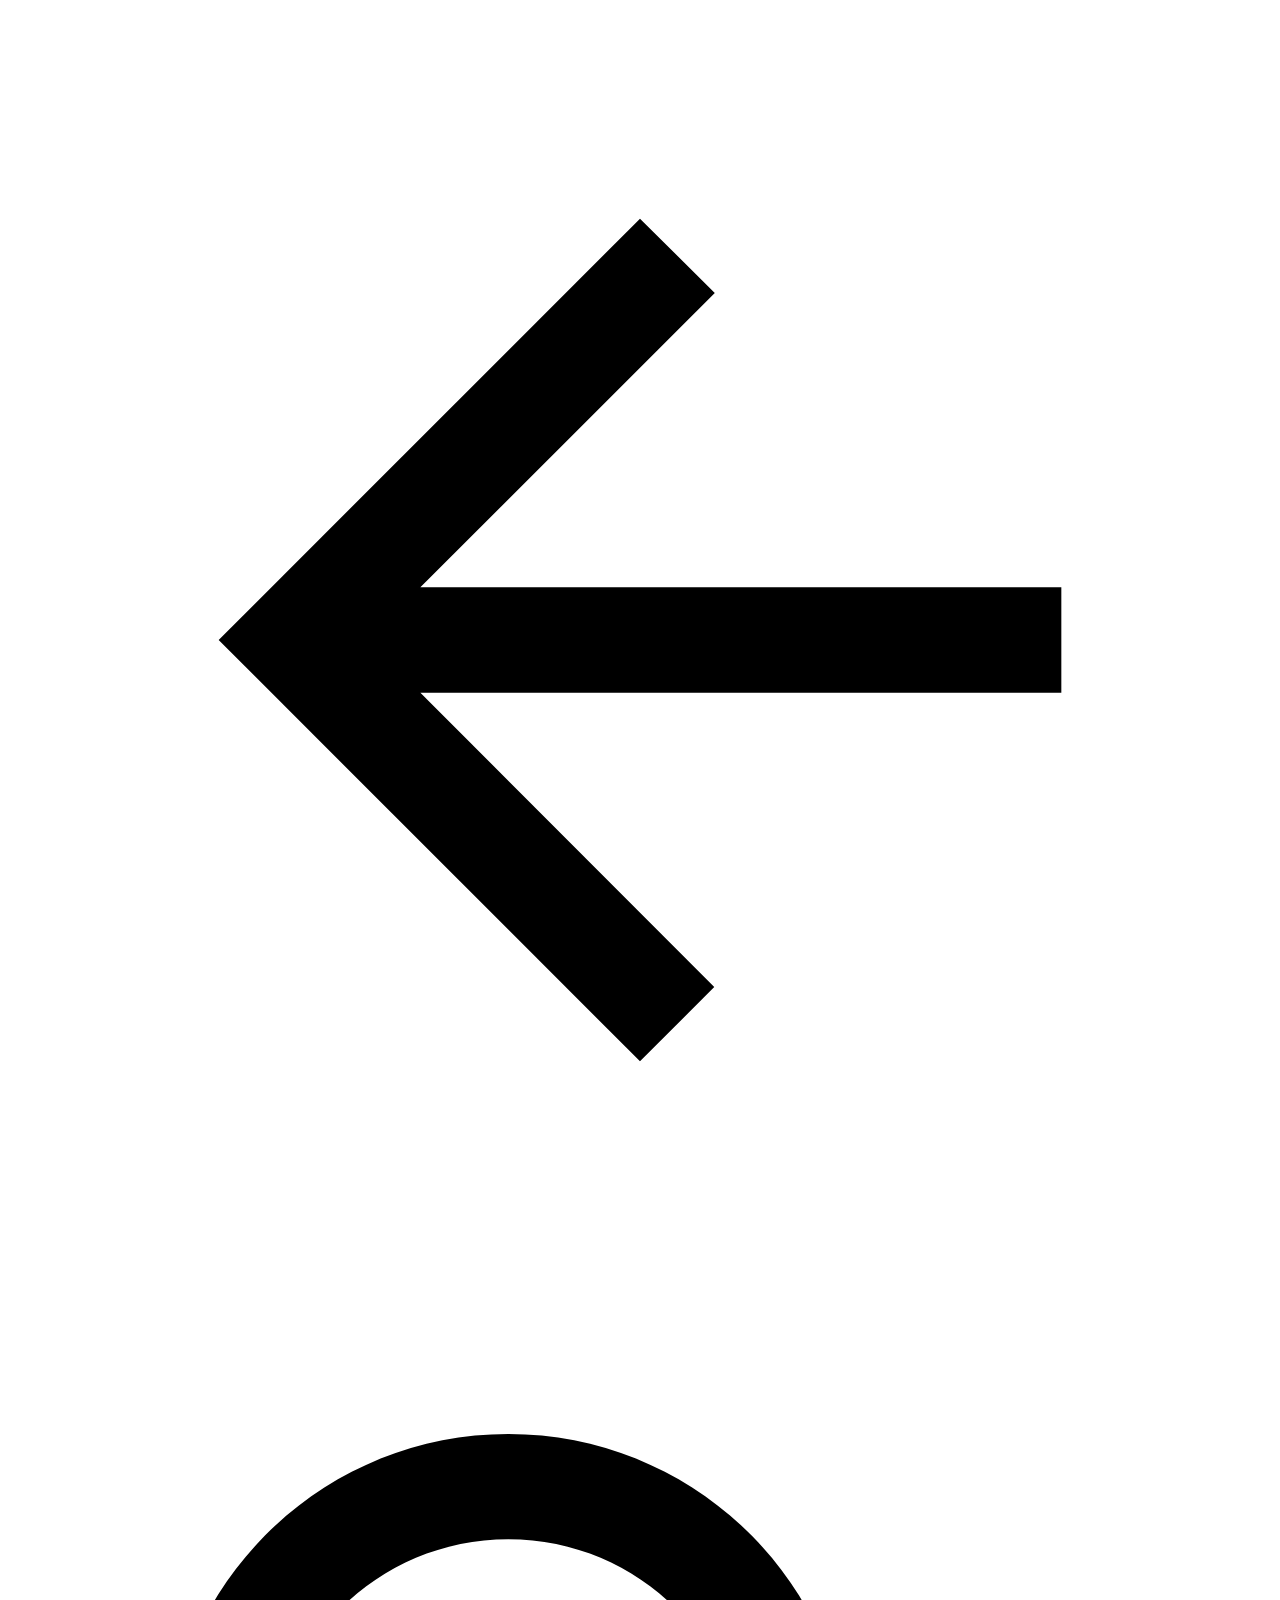
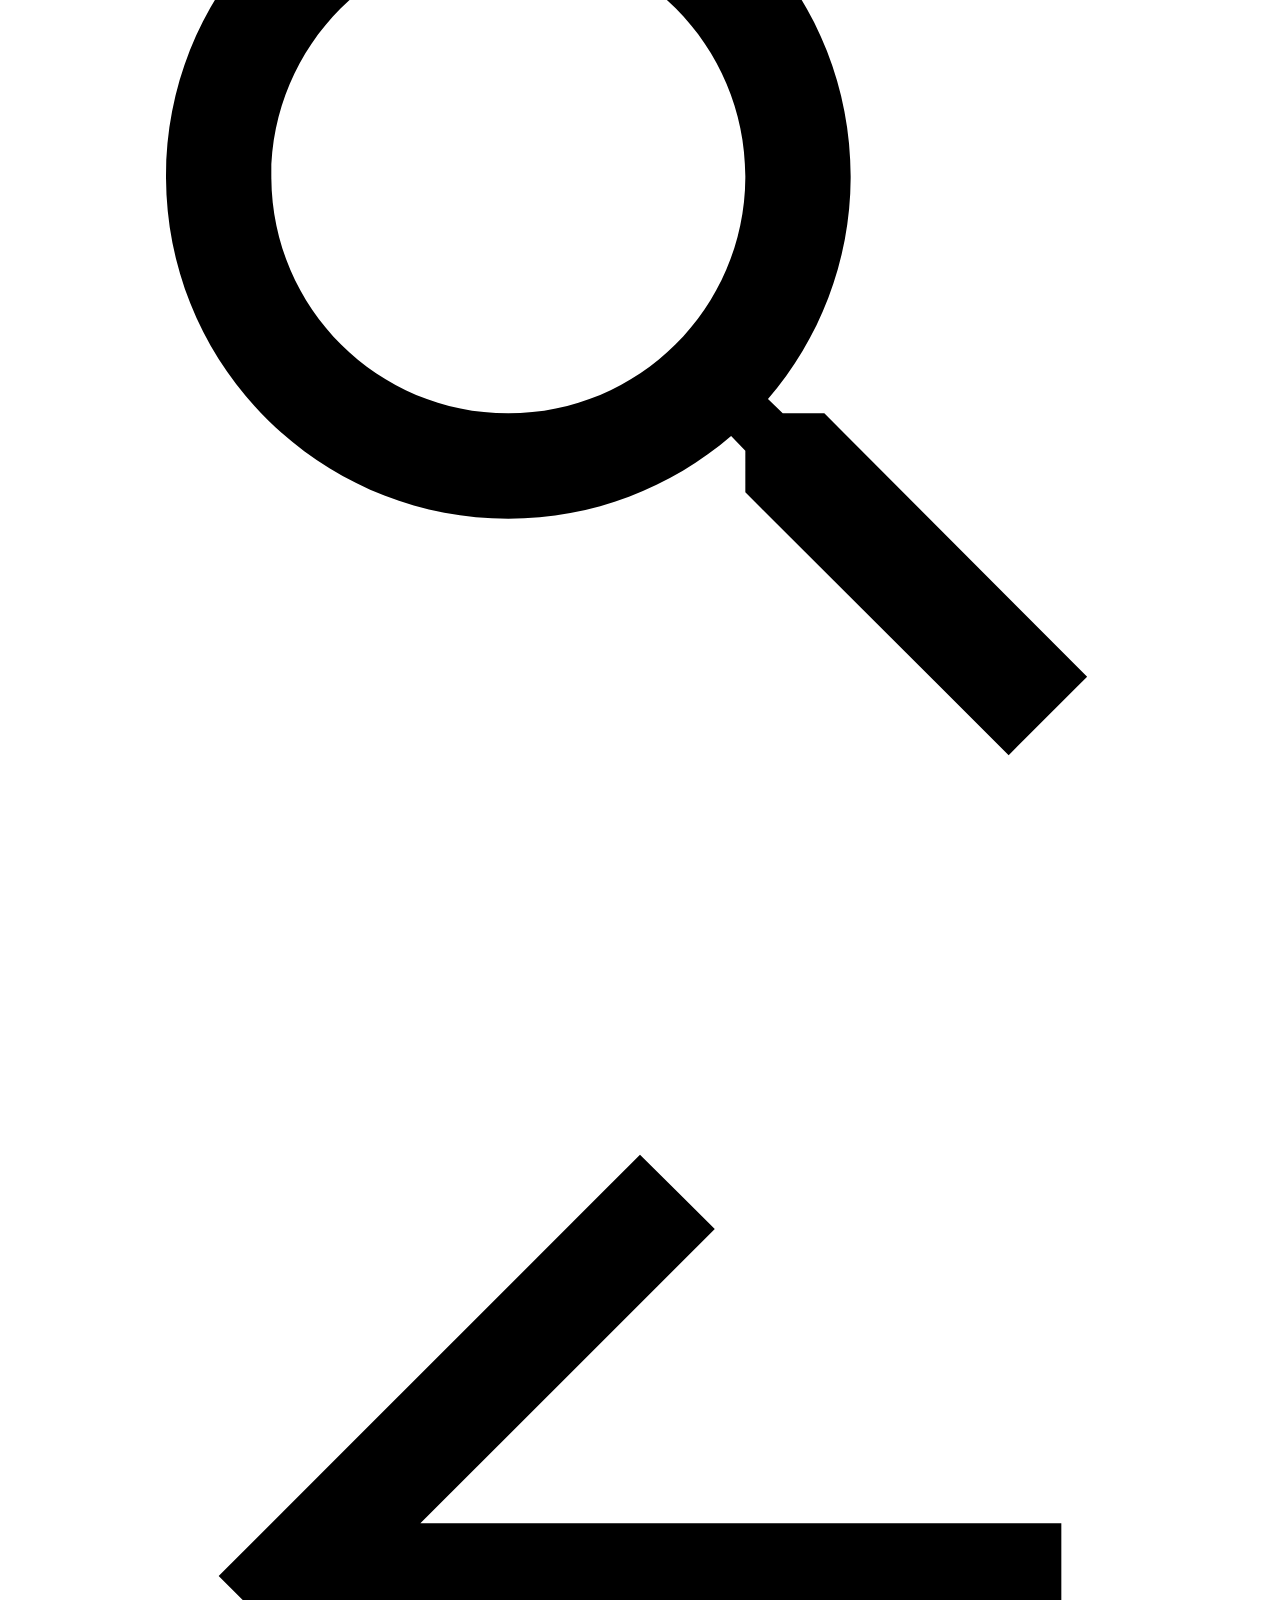
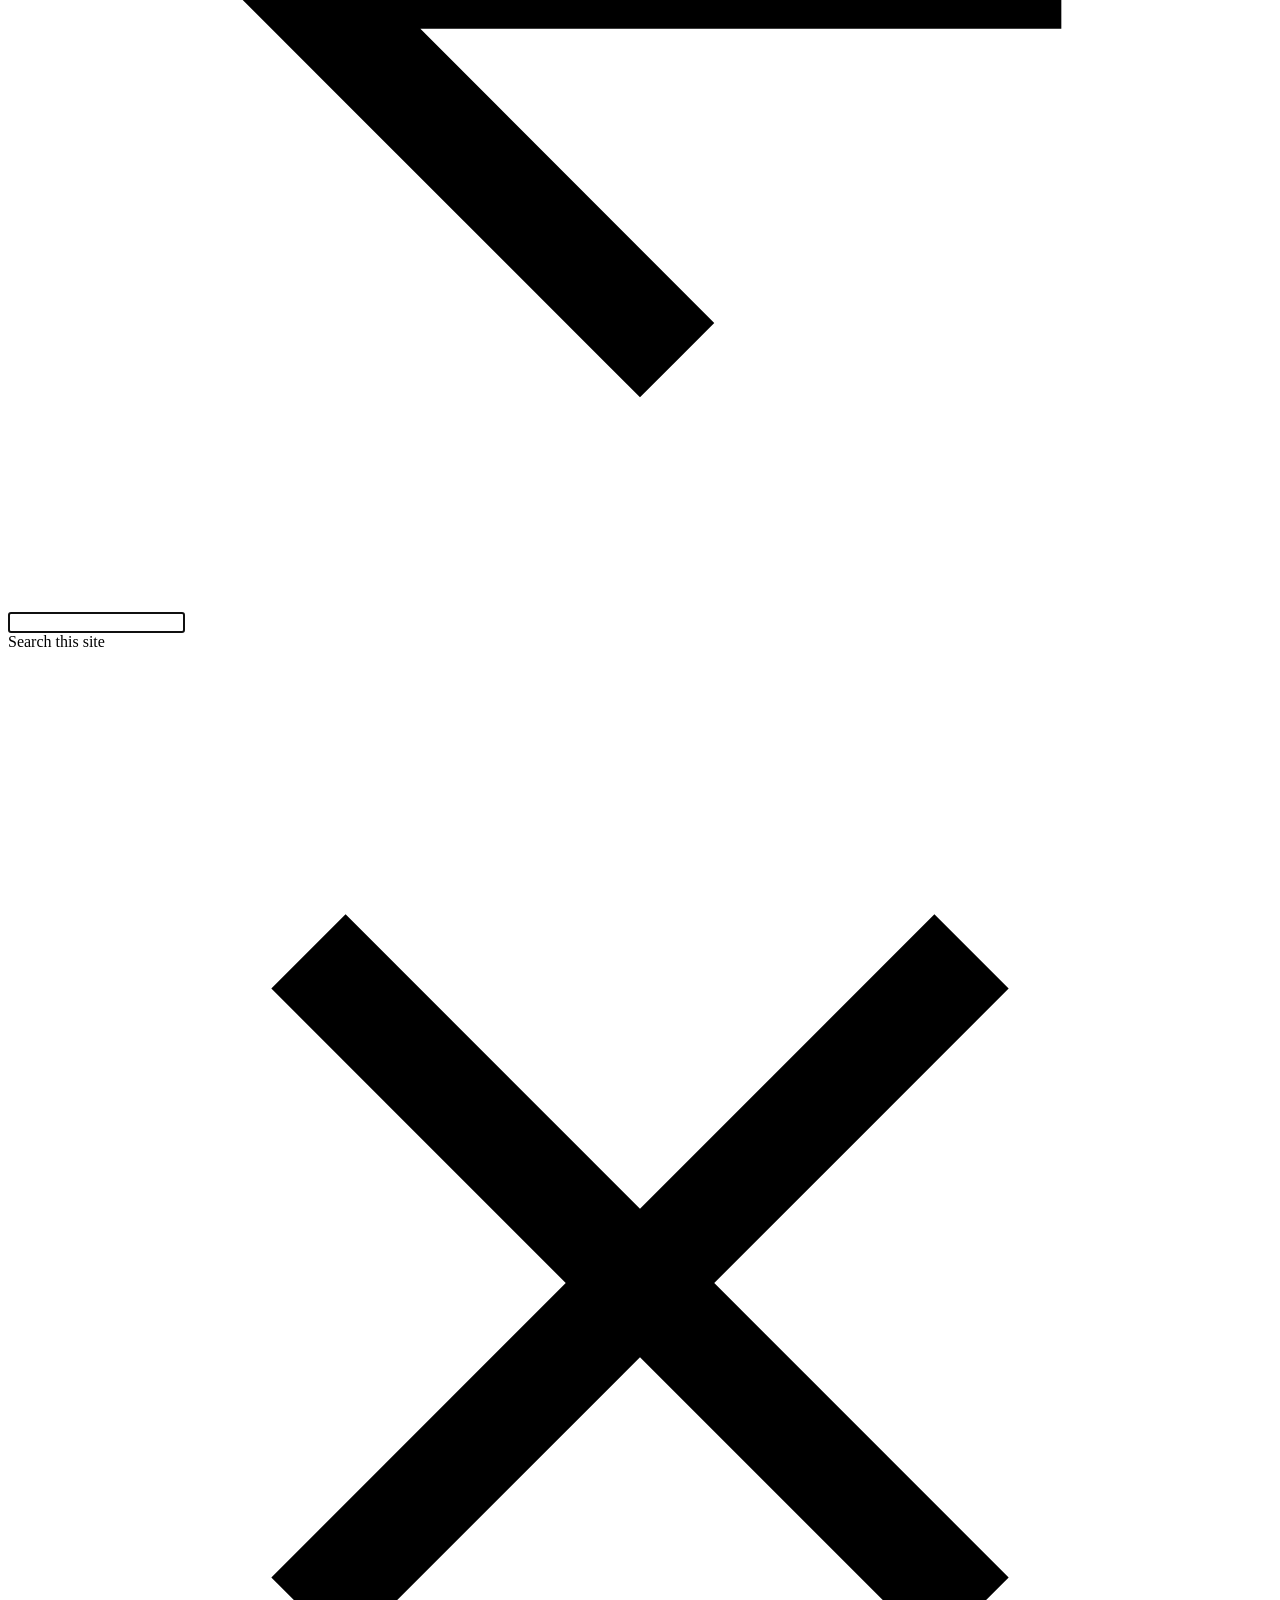
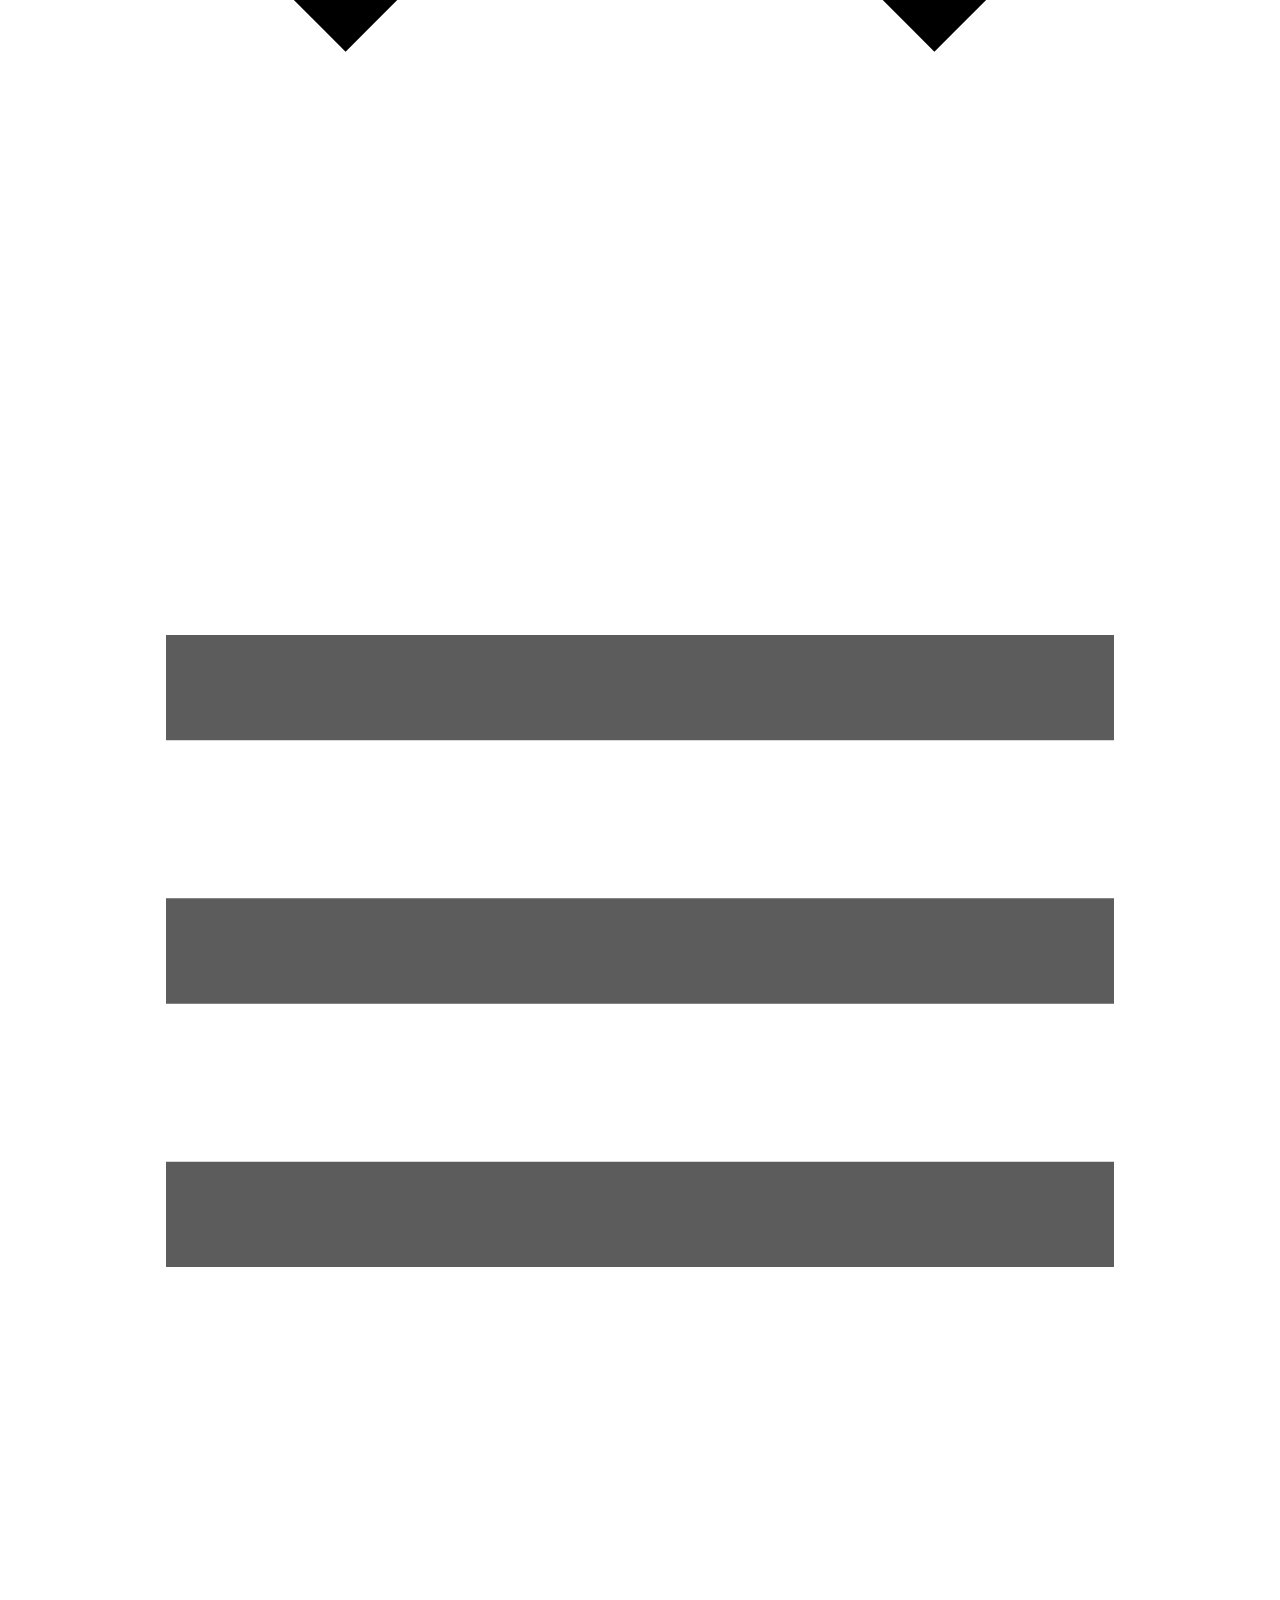
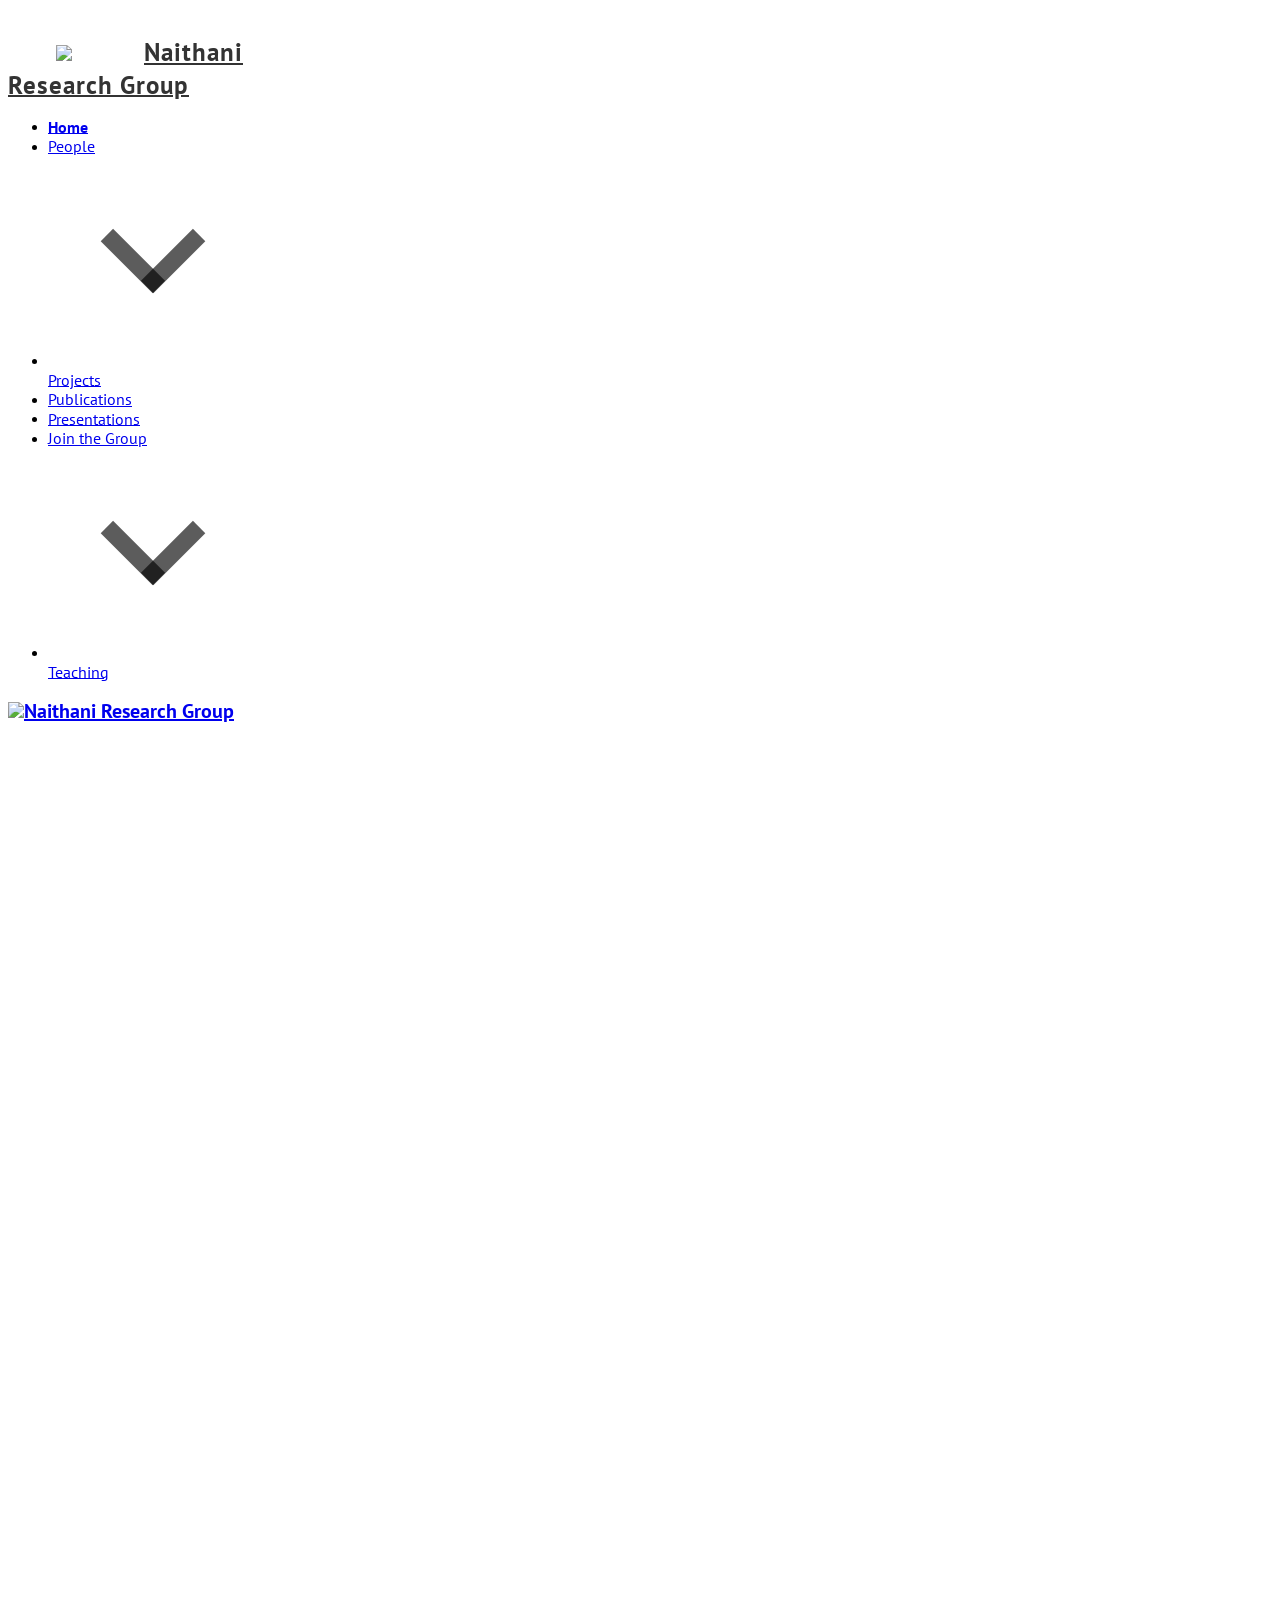
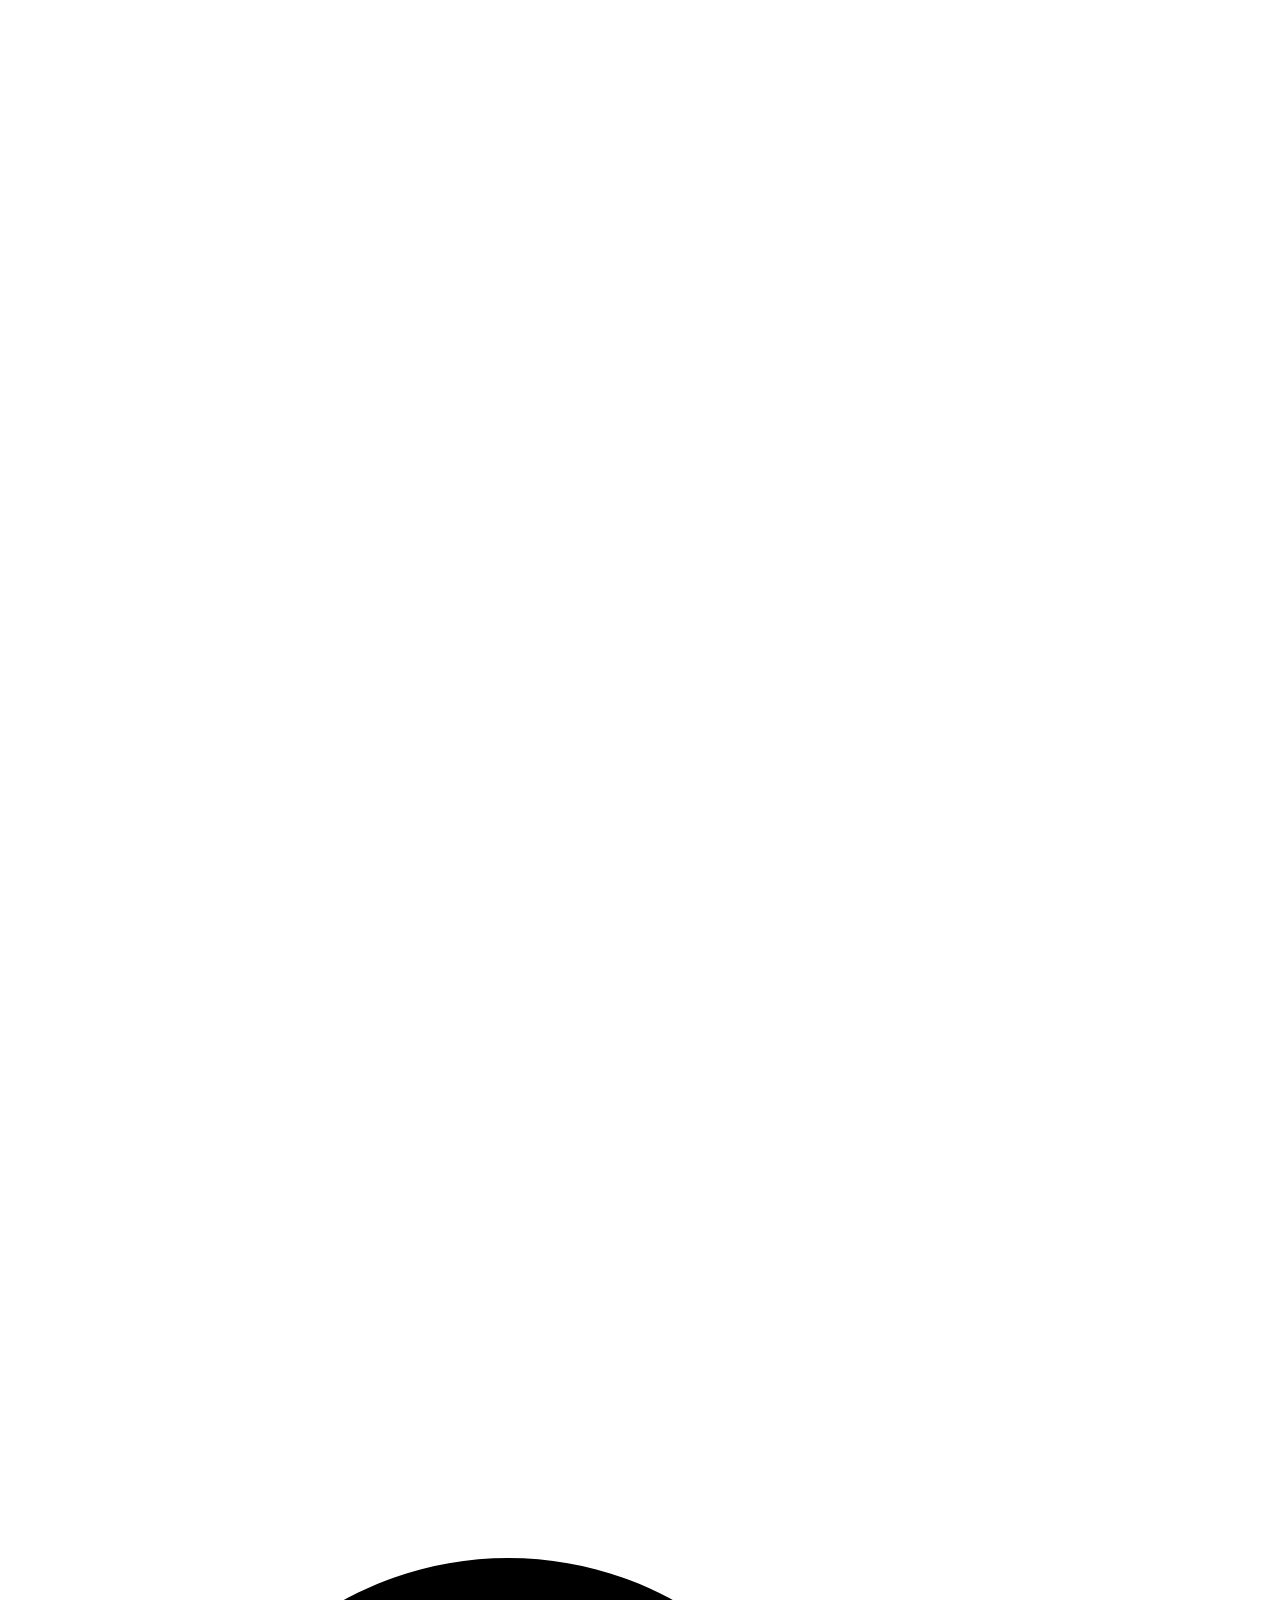
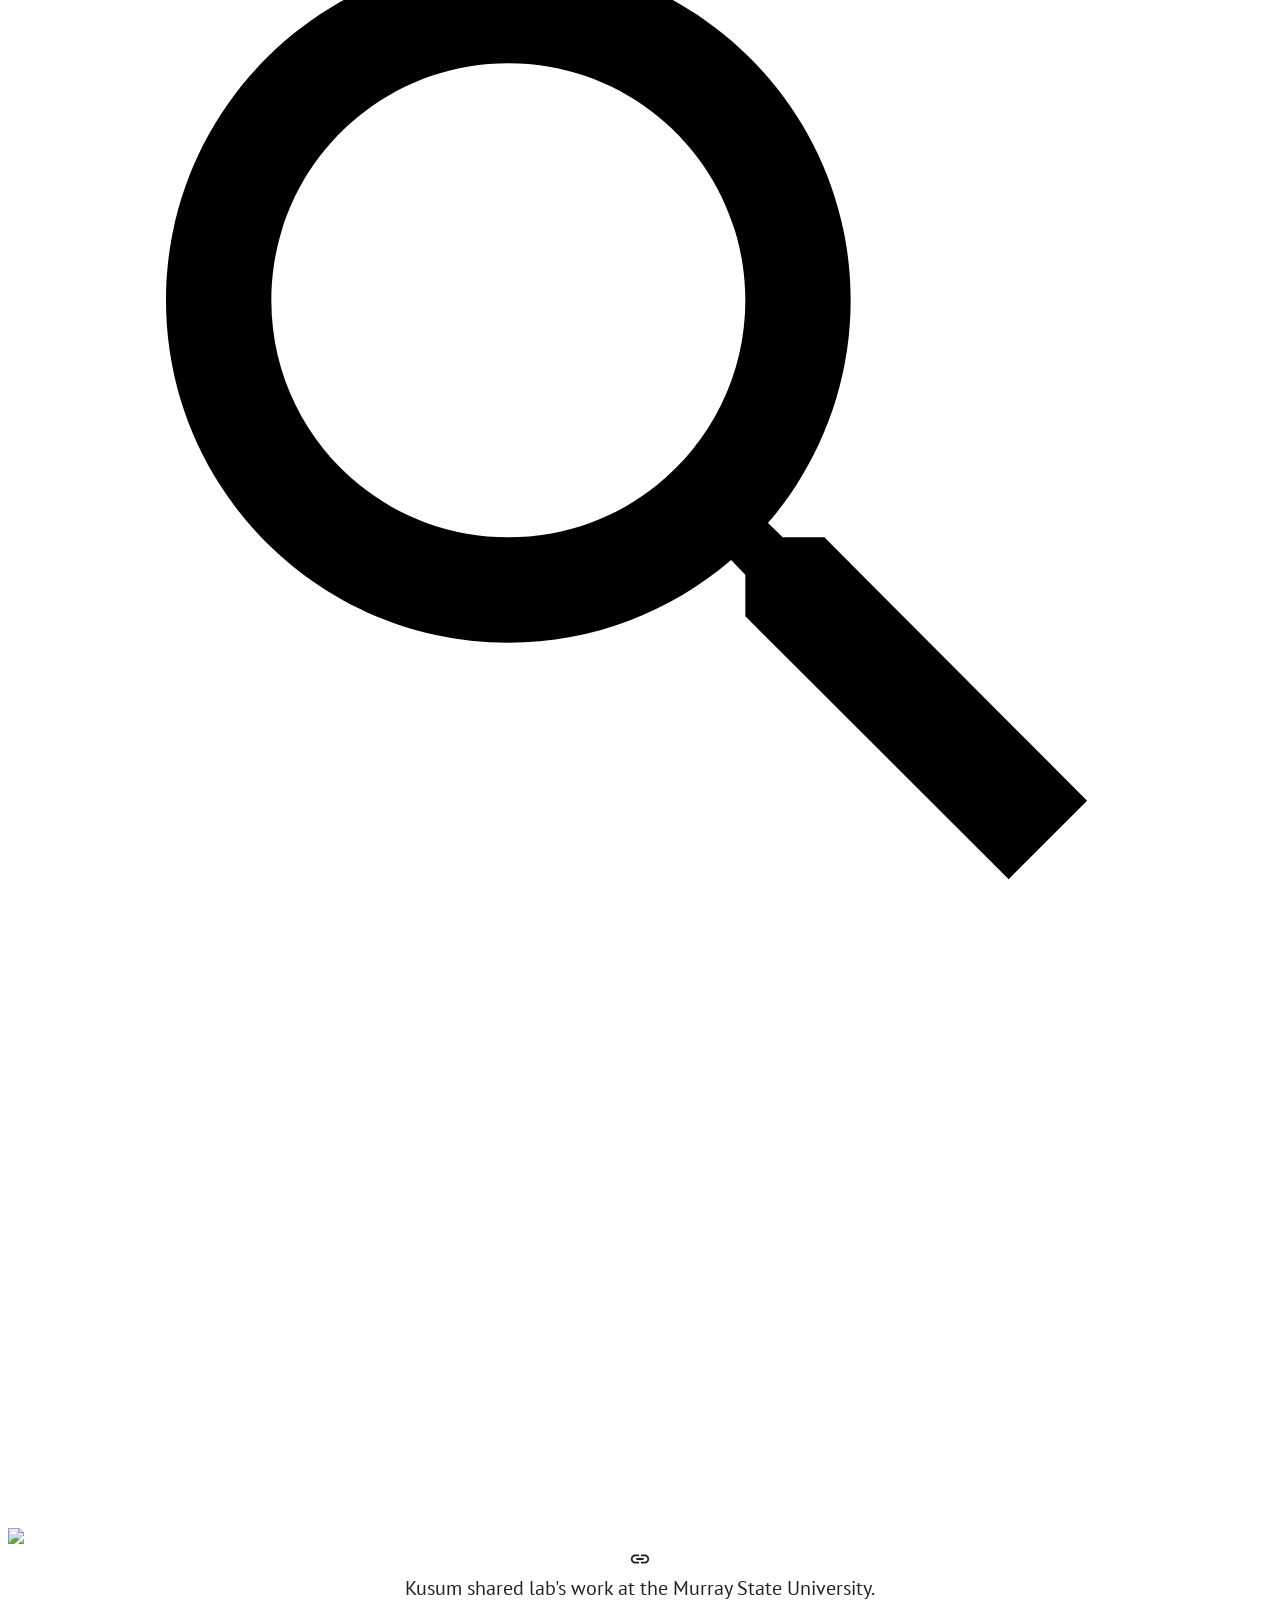
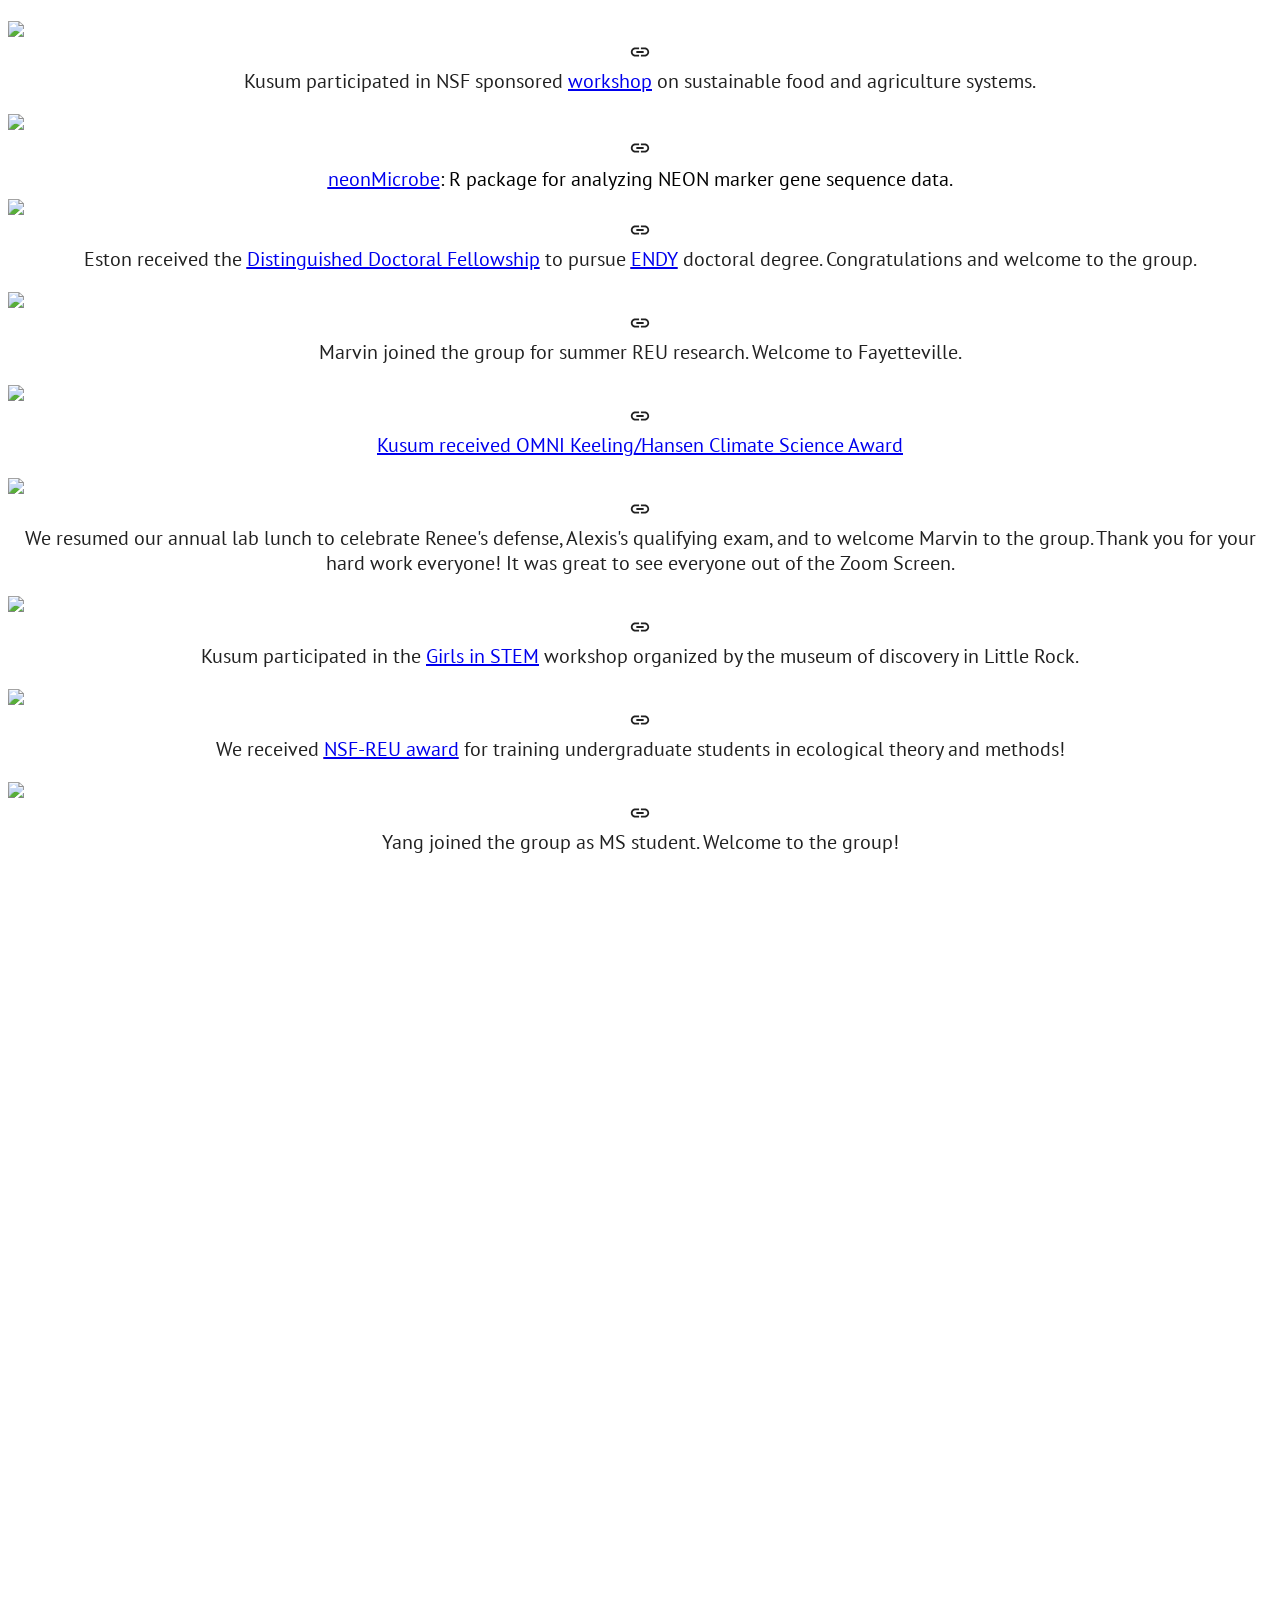
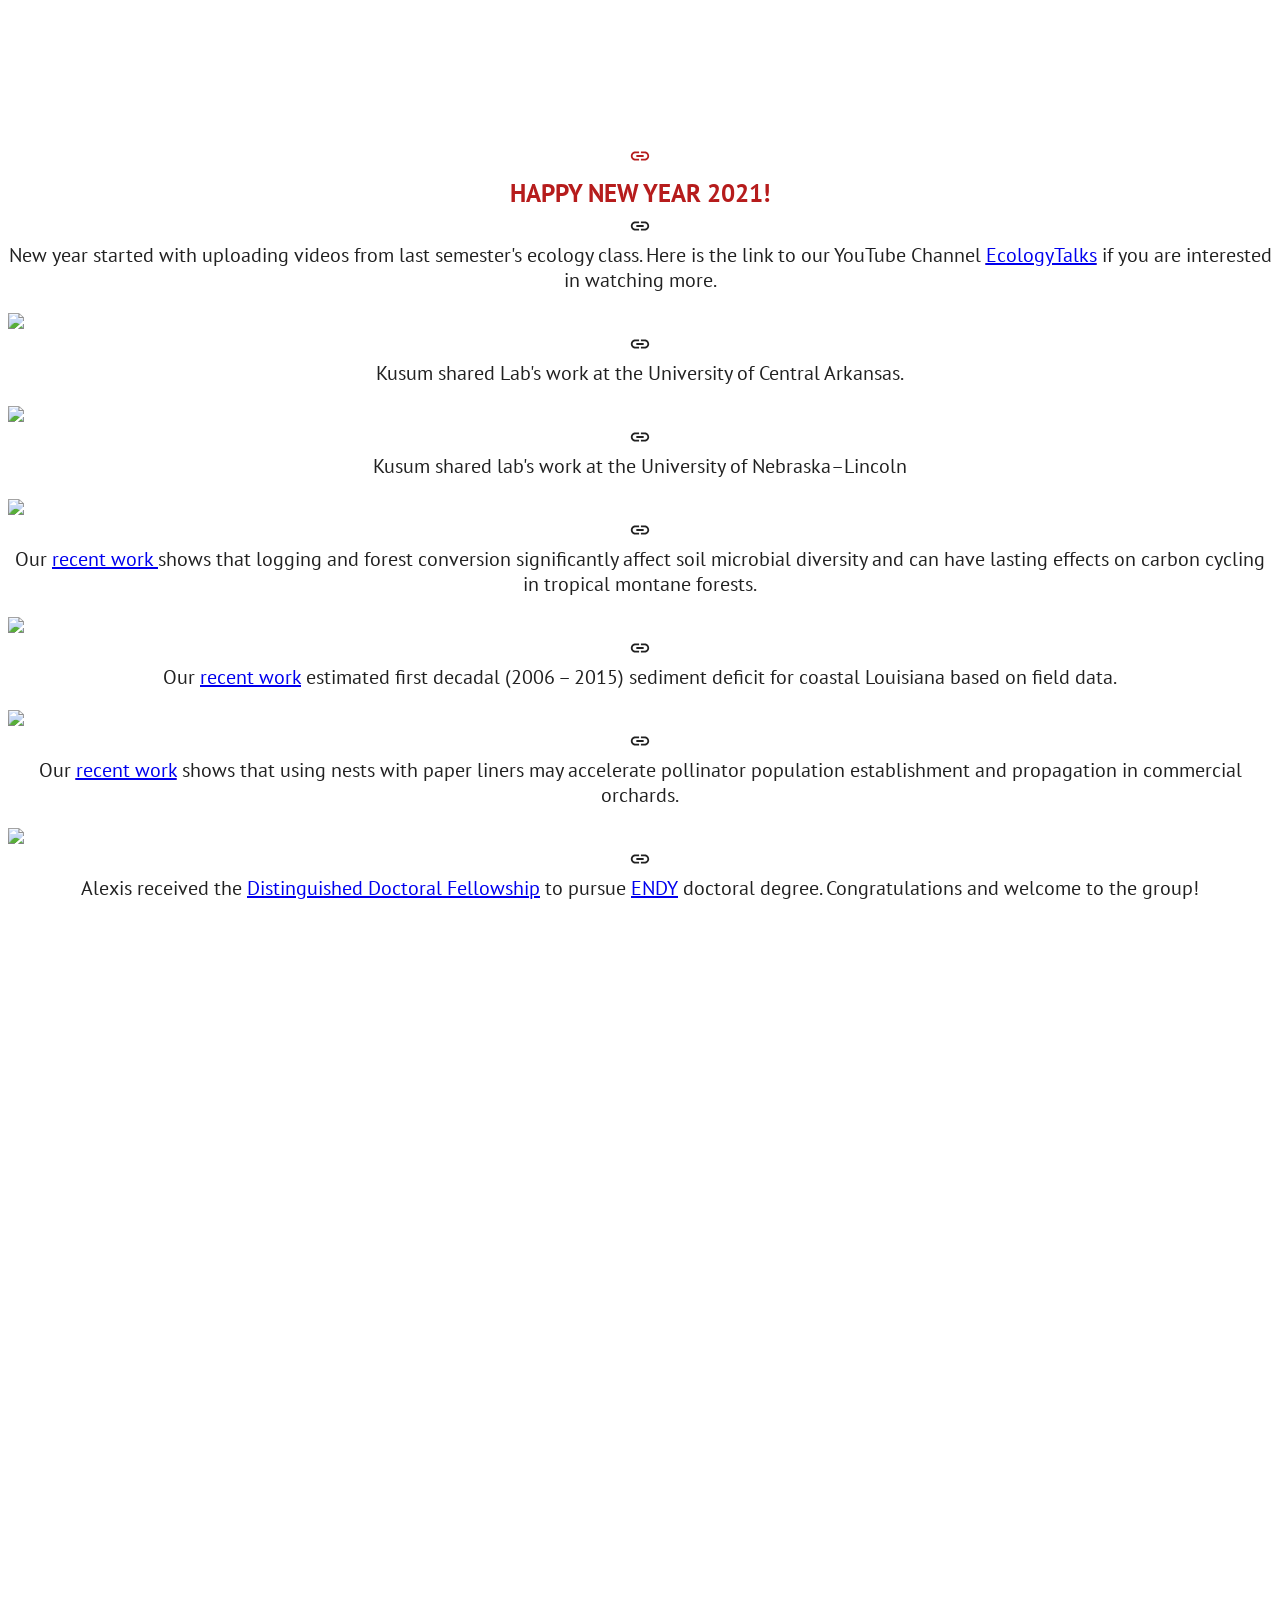
==== commit baef7d00: "Create index.html" ====
--- a/index.html
+++ b/index.html
@@ -1,78 +1,45 @@
-<!DOCTYPE html>
-<html lang="en-uk">
-<head>
+<!DOCTYPE html><html lang="en-US" itemscope itemtype="http://schema.org/WebPage"><head><meta charset="utf-8"><script nonce="da6Fphnb7pV83bSLcw+c/w">var DOCS_timing={}; DOCS_timing['sl']=new Date().getTime();</script><script nonce="da6Fphnb7pV83bSLcw+c/w">function _DumpException(e) {throw e;}</script><script nonce="da6Fphnb7pV83bSLcw+c/w">_docs_flag_initialData={"atari-emtpr":false,"docs-sup":"","docs-eea":false,"docs-eldi":false,"docs-ecci":false,"docs-ipmmp":true,"docs-esi":false,"docs-liap":"/logImpressions","ilcm":{"eui":"AHKXmL1gfuWyaB-VtLO6dmdOwor0oI8iAygbuLyNFQThLRLEA7MFQNARQ8wxgKIoYTwt8cB_pZc7","je":1,"sstu":1631899022943000,"si":"CPfNyczBhvMCFRmeXQod5bwOkg","gsc":null,"ei":[5747741,5740814,5713049,5708870,5738509,5740908,5739802,5735806,5712211,5727317,5707711,5722370,5737337,5713211,5720060,14101550,5741775,14101502,14101534,5704621,5714550,14101530,5703839,5743124,5713207,5719651,5714628,5720479,5738529,5706836,5745622,5739897,5734954,5709892,5711808,5732942,5721004,14101462,5711850,5720925,5737441,5729665,5706832,5703022,5736243,14101510,5742462,5747261,5734571,5708858],"crc":0,"cvi":[]},"docs-ccdil":false,"docs-eil":true,"docs-eoi":false,"info_params":{},"atari-jefp":"/_/view/jserror","docs-jern":"view","atari-rhpp":"/_/view"}; _docs_flag_cek= null ; if (window['DOCS_timing']) {DOCS_timing['ifdld']=new Date().getTime();}</script><meta name="viewport" content="width=device-width, initial-scale=1, maximum-scale=1.0, user-scalable=no"><meta http-equiv="X-UA-Compatible" content="IE=edge"><meta name="referrer" content="strict-origin-when-cross-origin"><link rel="icon" href="https://ssl.gstatic.com/atari/images/public/favicon.ico"><meta name="robots" content="noindex"><meta property="og:title" content="Naithani Research Group"><meta property="og:type" content="website"><meta property="og:url" content="https://www.naithanilab.com/home"><meta property="og:description" content="
+Kusum shared lab&#39;s work at the Murray State University. "><meta itemprop="name" content="Naithani Research Group"><meta itemprop="description" content="
+Kusum shared lab&#39;s work at the Murray State University. "><meta itemprop="url" content="https://www.naithanilab.com/home"><meta itemprop="thumbnailUrl" content="https://lh5.googleusercontent.com/qHy5guV0HfAR_ebdAkAXB_7xyeKznSBWfipiLoAMi2VrKQXwpZC_MMBP6bEoUdwlBydmFQ=w16383"><meta itemprop="image" content="https://lh5.googleusercontent.com/qHy5guV0HfAR_ebdAkAXB_7xyeKznSBWfipiLoAMi2VrKQXwpZC_MMBP6bEoUdwlBydmFQ=w16383"><meta itemprop="imageUrl" content="https://lh5.googleusercontent.com/qHy5guV0HfAR_ebdAkAXB_7xyeKznSBWfipiLoAMi2VrKQXwpZC_MMBP6bEoUdwlBydmFQ=w16383"><meta property="og:image" content="https://lh5.googleusercontent.com/qHy5guV0HfAR_ebdAkAXB_7xyeKznSBWfipiLoAMi2VrKQXwpZC_MMBP6bEoUdwlBydmFQ=w16383"><link href="https://fonts.googleapis.com/css?family=PT%20Sans%3A400%2C700%7CMerriweather%3A400%2C700&display=swap" rel="stylesheet" nonce="RQPF/KEScXYIR0eiGVzNxQ"><link href="https://fonts.googleapis.com/css?family=Google+Sans:400,500|Roboto:300,400,500,700|Source+Code+Pro:400,700&display=swap" rel="stylesheet" nonce="RQPF/KEScXYIR0eiGVzNxQ"><link href="https://fonts.googleapis.com/css?family=PT%20Sans%3Ai%2Cbi%2C700%2C400&display=swap" rel="stylesheet" nonce="RQPF/KEScXYIR0eiGVzNxQ"><style nonce="RQPF/KEScXYIR0eiGVzNxQ">@media only screen and (max-width: 479px){.puwcIf{font-size: 20.0pt;}}@media only screen and (min-width: 480px) and (max-width: 767px){.puwcIf{font-size: 22.0pt;}}@media only screen and (min-width: 768px) and (max-width: 1279px){.puwcIf{font-size: 24.0pt;}}@media only screen and (min-width: 1280px){.puwcIf{font-size: 24.0pt;}}@media only screen and (max-width: 479px){.OGiC0d{font-size: 15.0pt;}}@media only screen and (min-width: 480px) and (max-width: 767px){.OGiC0d{font-size: 15.0pt;}}@media only screen and (min-width: 768px) and (max-width: 1279px){.OGiC0d{font-size: 15.0pt;}}@media only screen and (min-width: 1280px){.OGiC0d{font-size: 15.0pt;}}</style><link rel="stylesheet" href="https://www.gstatic.com/_/atari/_/ss/k=atari.vw.rfq2yIzmS3s.L.F4.O/d=1/rs=AGEqA5nY6DsNnJKc9yTTle2IffT_41ssbg" nonce="RQPF/KEScXYIR0eiGVzNxQ"><title>Naithani Research Group</title><style jsname="ptDGoc" nonce="RQPF/KEScXYIR0eiGVzNxQ">.M63kCb{background-color: rgba(255,255,255,1);}.OUGEr{color: rgba(33,33,33,1);}.duRjpb .OUGEr{color: rgba(182,28,28,1);}.JYVBee .OUGEr{color: rgba(182,28,28,1);}.OmQG5e .OUGEr{color: rgba(33,33,33,1);}.iwQgFb{background-color: rgba(211,211,211,1);}.ySLm4c{font-family: Merriweather, serif;}.CbiMKe{background-color: rgba(182,28,28,1);}.qeLZfd .zfr3Q{color: rgba(33,33,33,1);}.qeLZfd .qnVSj{color: rgba(33,33,33,1);}.qeLZfd .Glwbz{color: rgba(33,33,33,1);}.qeLZfd .duRjpb{color: rgba(182,28,28,1);}.qeLZfd .qLrapd{color: rgba(182,28,28,1);}.qeLZfd .JYVBee{color: rgba(182,28,28,1);}.qeLZfd .aHM7ed{color: rgba(182,28,28,1);}.qeLZfd .OmQG5e{color: rgba(33,33,33,1);}.qeLZfd .NHD4Gf{color: rgba(33,33,33,1);}.qeLZfd .aw5Odc{color: rgba(146,22,22,1);}.qeLZfd .dhtgD:hover{color: rgba(182,28,28,1);}.qeLZfd .dhtgD:visited{color: rgba(146,22,22,1);}.qeLZfd .iwQgFb{background-color: rgba(196,196,196,1);}.qeLZfd .OUGEr{color: rgba(33,33,33,1);}.qeLZfd .duRjpb .OUGEr{color: rgba(182,28,28,1);}.qeLZfd .JYVBee .OUGEr{color: rgba(182,28,28,1);}.qeLZfd .OmQG5e .OUGEr{color: rgba(33,33,33,1);}.qeLZfd:before{background-color: rgba(237,237,237,1); display: block;}.lQAHbd .zfr3Q{color: rgba(255,255,255,1);}.lQAHbd .qnVSj{color: rgba(255,255,255,1);}.lQAHbd .Glwbz{color: rgba(255,255,255,1);}.lQAHbd .duRjpb{color: rgba(255,255,255,1);}.lQAHbd .qLrapd{color: rgba(255,255,255,1);}.lQAHbd .JYVBee{color: rgba(255,255,255,1);}.lQAHbd .aHM7ed{color: rgba(255,255,255,1);}.lQAHbd .OmQG5e{color: rgba(255,255,255,1);}.lQAHbd .NHD4Gf{color: rgba(255,255,255,1);}.lQAHbd .aw5Odc{color: rgba(255,255,255,1);}.lQAHbd .dhtgD:hover{color: rgba(255,255,255,1);}.lQAHbd .dhtgD:visited{color: rgba(255,255,255,1);}.lQAHbd .iwQgFb{background-color: rgba(199,82,82,1);}.lQAHbd .OUGEr{color: rgba(255,255,255,1);}.lQAHbd .duRjpb .OUGEr{color: rgba(255,255,255,1);}.lQAHbd .JYVBee .OUGEr{color: rgba(255,255,255,1);}.lQAHbd .OmQG5e .OUGEr{color: rgba(255,255,255,1);}.lQAHbd .CbiMKe{background-color: rgba(255,255,255,1);}.lQAHbd:before{background-color: rgba(182,28,28,1); display: block;}.cJgDec .zfr3Q{color: rgba(255,255,255,1);}.cJgDec .zfr3Q .OUGEr{color: rgba(255,255,255,1);}.cJgDec .qnVSj{color: rgba(255,255,255,1);}.cJgDec .Glwbz{color: rgba(255,255,255,1);}.cJgDec .qLrapd{color: rgba(255,255,255,1);}.cJgDec .aHM7ed{color: rgba(255,255,255,1);}.cJgDec .NHD4Gf{color: rgba(255,255,255,1);}.cJgDec .IFuOkc:before{background-color: rgba(33,33,33,1); opacity: 0; display: block;}.O13XJf{height: 340px; padding-bottom: 60px; padding-top: 60px;}.O13XJf .IFuOkc{background-color: rgba(182,28,28,1); background-image: url(https://ssl.gstatic.com/atari/images/simple-header-blended-small.png);}.O13XJf .IFuOkc:before{background-color: rgba(33,33,33,1); opacity: 0.4; display: block;}.O13XJf .zfr3Q{color: rgba(255,255,255,1);}.O13XJf .qnVSj{color: rgba(255,255,255,1);}.O13XJf .Glwbz{color: rgba(255,255,255,1);}.O13XJf .duRjpb{color: rgba(255,255,255,1);}.O13XJf .qLrapd{color: rgba(255,255,255,1);}.O13XJf .JYVBee{color: rgba(255,255,255,1);}.O13XJf .aHM7ed{color: rgba(255,255,255,1);}.O13XJf .OmQG5e{color: rgba(255,255,255,1);}.O13XJf .NHD4Gf{color: rgba(255,255,255,1);}.tpmmCb .zfr3Q{color: rgba(33,33,33,1);}.tpmmCb .zfr3Q .OUGEr{color: rgba(33,33,33,1);}.tpmmCb .qnVSj{color: rgba(33,33,33,1);}.tpmmCb .Glwbz{color: rgba(33,33,33,1);}.tpmmCb .qLrapd{color: rgba(33,33,33,1);}.tpmmCb .aHM7ed{color: rgba(33,33,33,1);}.tpmmCb .NHD4Gf{color: rgba(33,33,33,1);}.tpmmCb .IFuOkc:before{background-color: rgba(255,255,255,1); display: block;}.tpmmCb .Wew9ke{fill: rgba(33,33,33,1);}.aw5Odc{color: rgba(146,22,22,1);}.dhtgD:hover{color: rgba(182,28,28,1);}.dhtgD:active{color: rgba(182,28,28,1);}.dhtgD:visited{color: rgba(146,22,22,1);}.Zjiec{color: rgba(255,255,255,1); font-family: 'PT Sans', sans-serif; font-size: 19pt; font-weight: 700; letter-spacing: 1px; line-height: 1.3; padding-bottom: 62.5px; padding-left: 48px; padding-right: 36px; padding-top: 11.5px;}.XMyrgf{margin-top: 0px; margin-left: 48px; margin-bottom: 24px; margin-right: 24px;}.TlfmSc{color: rgba(255,255,255,1); font-family: 'PT Sans', sans-serif; font-size: 15pt; font-weight: 700; line-height: 1.333;}.Mz8gvb{color: rgba(255,255,255,1);}.zDUgLc{background-color: rgba(33,33,33,1);}.QTKDff.chg4Jd:focus{background-color: rgba(255,255,255,0.1199999973);}.YTv4We{color: rgba(178,178,178,1);}.YTv4We:hover:before{background-color: rgba(255,255,255,0.1199999973); display: block;}.YTv4We.chg4Jd:focus:before{border-color: rgba(255,255,255,0.3600000143); display: block;}.eWDljc{background-color: rgba(33,33,33,1);}.eWDljc .hDrhEe{padding-left: 8px;}.ZXW7w{color: rgba(255,255,255,1); opacity: 0.26;}.PsKE7e{color: rgba(255,255,255,1); font-family: 'PT Sans', sans-serif; font-size: 12pt; font-weight: 400;}.lhZOrc{color: rgba(255,255,255,1);}.hDrhEe:hover{color: rgba(255,255,255,1);}.M9vuGd{color: rgba(255,255,255,1); font-weight: 700;}.jgXgSe:hover{color: rgba(255,255,255,1);}.j10yRb:hover{color: rgba(197,73,73,1);}.j10yRb.chg4Jd:focus:before{border-color: rgba(255,255,255,0.3600000143); display: block;}.iWs3gf{color: rgba(255,255,255,1);}.wgxiMe{background-color: rgba(33,33,33,1);}.fOU46b .TlfmSc{color: rgba(255,255,255,1);}.fOU46b .KJll8d{background-color: rgba(255,255,255,1);}.fOU46b .Mz8gvb{color: rgba(255,255,255,1);}.fOU46b .Mz8gvb.chg4Jd:focus:before{border-color: rgba(255,255,255,1); display: block;}.fOU46b .qV4dIc{color: rgba(255,255,255,0.8700000048);}.fOU46b .jgXgSe:hover{color: rgba(255,255,255,1);}.fOU46b .M9vuGd{color: rgba(255,255,255,1);}.fOU46b .iWs3gf{color: rgba(255,255,255,0.8700000048);}.fOU46b .G8QRnc .Mz8gvb{color: rgba(0,0,0,0.8000000119);}.fOU46b .G8QRnc .Mz8gvb.chg4Jd:focus:before{border-color: rgba(0,0,0,0.8000000119); display: block;}.fOU46b .G8QRnc .ZXW7w{color: rgba(0,0,0,0.8000000119);}.fOU46b .G8QRnc .TlfmSc{color: rgba(0,0,0,0.8000000119);}.fOU46b .G8QRnc .KJll8d{background-color: rgba(0,0,0,0.8000000119);}.fOU46b .G8QRnc .qV4dIc{color: rgba(0,0,0,0.6399999857);}.fOU46b .G8QRnc .jgXgSe:hover{color: rgba(0,0,0,0.8199999928);}.fOU46b .G8QRnc .M9vuGd{color: rgba(0,0,0,0.8199999928);}.fOU46b .G8QRnc .iWs3gf{color: rgba(0,0,0,0.6399999857);}.fOU46b .usN8rf .Mz8gvb{color: rgba(0,0,0,0.8000000119);}.fOU46b .usN8rf .Mz8gvb.chg4Jd:focus:before{border-color: rgba(0,0,0,0.8000000119); display: block;}.fOU46b .usN8rf .ZXW7w{color: rgba(0,0,0,0.8000000119);}.fOU46b .usN8rf .TlfmSc{color: rgba(0,0,0,0.8000000119);}.fOU46b .usN8rf .KJll8d{background-color: rgba(0,0,0,0.8000000119);}.fOU46b .usN8rf .qV4dIc{color: rgba(0,0,0,0.6399999857);}.fOU46b .usN8rf .jgXgSe:hover{color: rgba(0,0,0,0.8199999928);}.fOU46b .usN8rf .M9vuGd{color: rgba(0,0,0,0.8199999928);}.fOU46b .usN8rf .iWs3gf{color: rgba(0,0,0,0.6399999857);}.fOU46b .aCIEDd .qV4dIc{color: rgba(33,33,33,1);}.fOU46b .aCIEDd .TlfmSc{color: rgba(33,33,33,1);}.fOU46b .aCIEDd .KJll8d{background-color: rgba(33,33,33,1);}.fOU46b .aCIEDd .ZXW7w{color: rgba(33,33,33,1);}.fOU46b .aCIEDd .jgXgSe:hover{color: rgba(33,33,33,1); opacity: 0.82;}.fOU46b .aCIEDd .Mz8gvb{color: rgba(33,33,33,1);}.fOU46b .aCIEDd .iWs3gf{color: rgba(33,33,33,1);}.fOU46b .a3ETed .qV4dIc{color: rgba(255,255,255,1);}.fOU46b .a3ETed .TlfmSc{color: rgba(255,255,255,1);}.fOU46b .a3ETed .KJll8d{background-color: rgba(255,255,255,1);}.fOU46b .a3ETed .ZXW7w{color: rgba(255,255,255,1);}.fOU46b .a3ETed .jgXgSe:hover{color: rgba(255,255,255,1); opacity: 0.82;}.fOU46b .a3ETed .Mz8gvb{color: rgba(255,255,255,1);}.fOU46b .a3ETed .iWs3gf{color: rgba(255,255,255,1);}@media only screen and (min-width: 1280px){.XeSM4.b2Iqye.fOU46b .LBrwzc .iWs3gf{color: rgba(255,255,255,0.8700000048);}}@media only screen and (min-width: 1280px){.KuNac.b2Iqye.fOU46b .iWs3gf{color: rgba(0,0,0,0.6399999857);}}.fOU46b .zDUgLc{opacity: 0;}.LBrwzc .ZXW7w{color: rgba(0,0,0,1);}.LBrwzc .KJll8d{background-color: rgba(0,0,0,1);}.GBy4H .ZXW7w{color: rgba(255,255,255,1);}.GBy4H .KJll8d{background-color: rgba(255,255,255,1);}.eBSUbc{background-color: rgba(33,33,33,1); color: rgba(0,188,212,0.6999999881);}.BFDQOb:hover{color: rgba(255,255,255,1);}.ImnMyf{background-color: rgba(255,255,255,1); color: rgba(33,33,33,1);}.Vs12Bd{background-color: rgba(237,237,237,1); color: rgba(33,33,33,1);}.S5d9Rd{background-color: rgba(182,28,28,1); color: rgba(255,255,255,1);}.zfr3Q{color: rgba(33,33,33,1); font-family: Merriweather, serif; font-size: 11pt; font-weight: 400; line-height: 1.6667; margin-top: 12px;}.qnVSj{color: rgba(33,33,33,1);}.Glwbz{color: rgba(33,33,33,1);}.duRjpb{color: rgba(182,28,28,1); font-family: 'PT Sans', sans-serif; font-size: 34pt; font-weight: 700; letter-spacing: -0.5px; line-height: 1.2; margin-top: 30px;}.Ap4VC{margin-bottom: -30px;}.qLrapd{color: rgba(182,28,28,1);}.JYVBee{color: rgba(182,28,28,1); font-family: 'PT Sans', sans-serif; font-size: 19pt; font-weight: 700; line-height: 1.4; margin-top: 20px;}.CobnVe{margin-bottom: -20px;}.aHM7ed{color: rgba(182,28,28,1);}.OmQG5e{color: rgba(33,33,33,1); font-family: 'PT Sans', sans-serif; font-size: 15pt; font-style: normal; font-weight: 700; line-height: 1.25; margin-top: 16px;}.GV3q8e{margin-bottom: -16px;}.NHD4Gf{color: rgba(33,33,33,1);}.LB7kq .duRjpb{font-size: 64pt; letter-spacing: -1px; line-height: 1; margin-top: 40px;}.LB7kq .JYVBee{font-size: 25pt; font-weight: 400; line-height: 1.1; margin-top: 25px;}@media only screen and (max-width: 479px){.LB7kq .duRjpb{font-size: 40pt;}}@media only screen and (min-width: 480px) and (max-width: 767px){.LB7kq .duRjpb{font-size: 53pt;}}@media only screen and (max-width: 479px){.LB7kq .JYVBee{font-size: 19pt;}}@media only screen and (min-width: 480px) and (max-width: 767px){.LB7kq .JYVBee{font-size: 22pt;}}.O13XJf{height: 340px; padding-bottom: 60px; padding-top: 60px;}@media only screen and (min-width: 480px) and (max-width: 767px){.O13XJf{height: 280px; padding-bottom: 40px; padding-top: 40px;}}@media only screen and (max-width: 479px){.O13XJf{height: 250px; padding-bottom: 30px; padding-top: 30px;}}.SBrW1{height: 520px;}@media only screen and (min-width: 480px) and (max-width: 767px){.SBrW1{height: 520px;}}@media only screen and (max-width: 479px){.SBrW1{height: 400px;}}.Wew9ke{fill: rgba(255,255,255,1);}.gk8rDe{height: 180px; padding-bottom: 32px; padding-top: 60px;}.gk8rDe .zfr3Q{color: rgba(0,0,0,1);}.gk8rDe .duRjpb{color: rgba(182,28,28,1); font-size: 45pt; line-height: 1.1;}.gk8rDe .qLrapd{color: rgba(182,28,28,1);}.gk8rDe .JYVBee{color: rgba(182,28,28,1); font-size: 27pt; line-height: 1.35; margin-top: 15px;}.gk8rDe .aHM7ed{color: rgba(182,28,28,1);}.gk8rDe .OmQG5e{color: rgba(33,33,33,1);}.gk8rDe .NHD4Gf{color: rgba(33,33,33,1);}@media only screen and (max-width: 479px){.gk8rDe .duRjpb{font-size: 30pt;}}@media only screen and (min-width: 480px) and (max-width: 767px){.gk8rDe .duRjpb{font-size: 38pt;}}@media only screen and (max-width: 479px){.gk8rDe .JYVBee{font-size: 20pt;}}@media only screen and (min-width: 480px) and (max-width: 767px){.gk8rDe .JYVBee{font-size: 24pt;}}@media only screen and (min-width: 480px) and (max-width: 767px){.gk8rDe{padding-top: 45px;}}@media only screen and (max-width: 479px){.gk8rDe{padding-bottom: 0px; padding-top: 30px;}}.dhtgD{text-decoration: underline;}.JzO0Vc{background-color: rgba(33,33,33,1); font-family: Lato, sans-serif; width: 250px;}@media only screen and (min-width: 1280px){.JzO0Vc{padding-top: 48.5px;}}.Zjiec{font-family: 'PT Sans', sans-serif; font-size: 19pt; font-weight: 700; letter-spacing: 1px; line-height: 1.3; padding-bottom: 62.5px; padding-left: 48px; padding-right: 36px; padding-top: 11.5px;}.TlfmSc{font-family: 'PT Sans', sans-serif; font-size: 15pt; font-weight: 700; line-height: 1.333;}.PsKE7e{font-family: 'PT Sans', sans-serif; font-size: 12pt;}.IKA38e{line-height: 1.21;}.hDrhEe{padding-bottom: 11.5px; padding-top: 11.5px;}.zDUgLc{opacity: 1;}.QmpIrf{background-color: rgba(182,28,28,1); border-color: rgba(255,255,255,1); color: rgba(255,255,255,1); font-family: Merriweather, serif; font-size: 11pt; line-height: normal;}.xkUom{border-color: rgba(182,28,28,1); color: rgba(182,28,28,1); font-family: Merriweather, serif; font-size: 11pt; line-height: normal;}.xkUom:hover{background-color: rgba(182,28,28,0.1000000015);}.KjwKmc{color: rgba(182,28,28,1); font-family: Merriweather, serif; font-size: 11pt; line-height: normal; line-height: normal;}.KjwKmc:hover{background-color: rgba(182,28,28,0.1000000015);}.lQAHbd .QmpIrf{background-color: rgba(255,255,255,1); border-color: rgba(182,28,28,1); color: rgba(182,28,28,1); font-family: Merriweather, serif; font-size: 11pt; line-height: normal;}.lQAHbd .xkUom{border-color: rgba(237,237,237,1); color: rgba(237,237,237,1); font-family: Merriweather, serif; font-size: 11pt; line-height: normal;}.lQAHbd .xkUom:hover{background-color: rgba(255,255,255,0.1000000015);}.lQAHbd .KjwKmc{color: rgba(237,237,237,1); font-family: Merriweather, serif; font-size: 11pt; line-height: normal;}.lQAHbd .KjwKmc:hover{background-color: rgba(255,255,255,0.1000000015);}.cJgDec .QmpIrf{background-color: rgba(255,255,255,1); border-color: rgba(182,28,28,1); color: rgba(182,28,28,1); font-family: Merriweather, serif; font-size: 11pt; line-height: normal;}.cJgDec .xkUom{border-color: rgba(237,237,237,1); color: rgba(237,237,237,1); font-family: Merriweather, serif; font-size: 11pt; line-height: normal;}.cJgDec .xkUom:hover{background-color: rgba(255,255,255,0.1000000015);}.cJgDec .KjwKmc{color: rgba(237,237,237,1); font-family: Merriweather, serif; font-size: 11pt; line-height: normal;}.cJgDec .KjwKmc:hover{background-color: rgba(255,255,255,0.1000000015);}.tpmmCb .QmpIrf{background-color: rgba(255,255,255,1); border-color: rgba(182,28,28,1); color: rgba(182,28,28,1); font-family: Merriweather, serif; font-size: 11pt; line-height: normal;}.tpmmCb .xkUom{border-color: rgba(182,28,28,1); color: rgba(182,28,28,1); font-family: Merriweather, serif; font-size: 11pt; line-height: normal;}.tpmmCb .xkUom:hover{background-color: rgba(182,28,28,0.1000000015);}.tpmmCb .KjwKmc{color: rgba(182,28,28,1); font-family: Merriweather, serif; font-size: 11pt; line-height: normal;}.tpmmCb .KjwKmc:hover{background-color: rgba(182,28,28,0.1000000015);}.gk8rDe .QmpIrf{background-color: rgba(182,28,28,1); border-color: rgba(255,255,255,1); color: rgba(255,255,255,1); font-family: Merriweather, serif; font-size: 11pt; line-height: normal;}.gk8rDe .xkUom{border-color: rgba(182,28,28,1); color: rgba(182,28,28,1); font-family: Merriweather, serif; font-size: 11pt; line-height: normal;}.gk8rDe .xkUom:hover{background-color: rgba(182,28,28,0.1000000015);}.gk8rDe .KjwKmc{color: rgba(182,28,28,1); font-family: Merriweather, serif; font-size: 11pt; line-height: normal;}.gk8rDe .KjwKmc:hover{background-color: rgba(182,28,28,0.1000000015);}.O13XJf .QmpIrf{background-color: rgba(255,255,255,1); border-color: rgba(182,28,28,1); color: rgba(182,28,28,1); font-family: Merriweather, serif; font-size: 11pt; line-height: normal;}.O13XJf .xkUom{border-color: rgba(237,237,237,1); color: rgba(237,237,237,1); font-family: Merriweather, serif; font-size: 11pt; line-height: normal;}.O13XJf .xkUom:hover{background-color: rgba(255,255,255,0.1000000015);}.O13XJf .KjwKmc{color: rgba(237,237,237,1); font-family: Merriweather, serif; font-size: 11pt; line-height: normal;}.O13XJf .KjwKmc:hover{background-color: rgba(255,255,255,0.1000000015);}.Y4CpGd{font-family: Merriweather, serif; font-size: 11pt;}.CMArNe{background-color: rgba(237,237,237,1);}.LBrwzc .TlfmSc{color: rgba(0,0,0,0.8000000119);}.LBrwzc .YTv4We{color: rgba(0,0,0,0.6399999857);}.LBrwzc .YTv4We.chg4Jd:focus:before{border-color: rgba(0,0,0,0.6399999857); display: block;}.LBrwzc .Mz8gvb{color: rgba(0,0,0,0.6399999857);}.LBrwzc .iWs3gf{color: rgba(0,0,0,0.6399999857);}.LBrwzc .wgxiMe{background-color: rgba(255,255,255,1);}.LBrwzc .qV4dIc{color: rgba(0,0,0,0.6399999857);}.LBrwzc .M9vuGd{color: rgba(0,0,0,0.8000000119); font-weight: bold;}.LBrwzc .Zjiec{color: rgba(0,0,0,0.8000000119);}.LBrwzc .IKA38e{color: rgba(0,0,0,0.6399999857);}.LBrwzc .lhZOrc.IKA38e{color: rgba(0,0,0,0.8000000119); font-weight: bold;}.LBrwzc .j10yRb:hover{color: rgba(0,0,0,0.8000000119);}.LBrwzc .eBSUbc{color: rgba(0,0,0,0.8000000119);}.LBrwzc .hDrhEe:hover{color: rgba(0,0,0,0.8000000119);}.LBrwzc .jgXgSe:hover{color: rgba(0,0,0,0.8000000119);}.LBrwzc .M9vuGd:hover{color: rgba(0,0,0,0.8000000119);}.LBrwzc .zDUgLc{border-bottom-color: rgba(204,204,204,1); border-bottom-width: 1px; border-bottom-style: solid;}.fOU46b .LBrwzc .M9vuGd{color: rgba(0,0,0,0.8000000119);}.fOU46b .LBrwzc .jgXgSe:hover{color: rgba(0,0,0,0.8000000119);}.fOU46b .LBrwzc .zDUgLc{opacity: 1; border-bottom-style: none;}.fOU46b .LBrwzc .iWs3gf{color: rgba(0,0,0,0.6399999857);}.fOU46b .GBy4H .M9vuGd{color: rgba(255,255,255,1);}.fOU46b .GBy4H .jgXgSe:hover{color: rgba(255,255,255,1);}.fOU46b .GBy4H .zDUgLc{opacity: 1;}.fOU46b .GBy4H .iWs3gf{color: rgba(255,255,255,0.8700000048);}.XeSM4.G9Qloe.fOU46b .LBrwzc .iWs3gf{color: rgba(0,0,0,0.6399999857);}.GBy4H .lhZOrc.IKA38e{color: rgba(255,255,255,1);}.GBy4H .eBSUbc{color: rgba(255,255,255,0.8700000048);}.GBy4H .hDrhEe:hover{color: rgba(255,255,255,1);}.GBy4H .j10yRb:hover{color: rgba(255,255,255,1);}.GBy4H .YTv4We{color: rgba(255,255,255,1);}.GBy4H .YTv4We.chg4Jd:focus:before{border-color: rgba(255,255,255,1); display: block;}.GBy4H .iWs3gf{color: rgba(255,255,255,0.8700000048);}.GBy4H .jgXgSe:hover{color: rgba(255,255,255,1);}.GBy4H .jgXgSe:hover{color: rgba(255,255,255,1);}.GBy4H .M9vuGd{color: rgba(255,255,255,1);}.GBy4H .M9vuGd:hover{color: rgba(255,255,255,1);}.QcmuFb{padding-left: 20px;}.vDPrib{padding-left: 40px;}.TBDXjd{padding-left: 60px;}.bYeK8e{padding-left: 80px;}.CuqSDe{padding-left: 100px;}.Havqpe{padding-left: 120px;}.JvDrRe{padding-left: 140px;}.o5lrIf{padding-left: 160px;}.yOJW7c{padding-left: 180px;}.rB8cye{padding-left: 200px;}.RuayVd{padding-right: 20px;}.YzcKX{padding-right: 40px;}.reTV0b{padding-right: 60px;}.vSYeUc{padding-right: 80px;}.PxtZIe{padding-right: 100px;}.ahQMed{padding-right: 120px;}.rzhcXb{padding-right: 140px;}.PBhj0b{padding-right: 160px;}.TlN46c{padding-right: 180px;}.GEdNnc{padding-right: 200px;}.TMjjoe{font-family: 'PT Sans', sans-serif; font-size: 9pt; line-height: 1.2; margin-top: 0px;}@media only screen and (min-width: 1280px){.yxgWrb{margin-left: 250px;}}@media only screen and (max-width: 479px){.Zjiec{font-size: 15pt;}}@media only screen and (min-width: 480px) and (max-width: 767px){.Zjiec{font-size: 17pt;}}@media only screen and (max-width: 479px){.TlfmSc{font-size: 13pt;}}@media only screen and (min-width: 480px) and (max-width: 767px){.TlfmSc{font-size: 14pt;}}@media only screen and (max-width: 479px){.PsKE7e{font-size: 12pt;}}@media only screen and (min-width: 480px) and (max-width: 767px){.PsKE7e{font-size: 12pt;}}@media only screen and (max-width: 479px){.duRjpb{font-size: 24pt;}}@media only screen and (min-width: 480px) and (max-width: 767px){.duRjpb{font-size: 29pt;}}@media only screen and (max-width: 479px){.JYVBee{font-size: 15pt;}}@media only screen and (min-width: 480px) and (max-width: 767px){.JYVBee{font-size: 17pt;}}@media only screen and (max-width: 479px){.OmQG5e{font-size: 13pt;}}@media only screen and (min-width: 480px) and (max-width: 767px){.OmQG5e{font-size: 14pt;}}@media only screen and (max-width: 479px){.Zjiec{font-size: 15pt;}}@media only screen and (min-width: 480px) and (max-width: 767px){.Zjiec{font-size: 17pt;}}@media only screen and (max-width: 479px){.TlfmSc{font-size: 13pt;}}@media only screen and (min-width: 480px) and (max-width: 767px){.TlfmSc{font-size: 14pt;}}@media only screen and (max-width: 479px){.PsKE7e{font-size: 12pt;}}@media only screen and (min-width: 480px) and (max-width: 767px){.PsKE7e{font-size: 12pt;}}@media only screen and (max-width: 479px){.TMjjoe{font-size: 9pt;}}@media only screen and (min-width: 480px) and (max-width: 767px){.TMjjoe{font-size: 9pt;}}section[id="h.40b7bad9b77bb489_17"] .IFuOkc:before{opacity: 0.5;}</style><script nonce="da6Fphnb7pV83bSLcw+c/w">_at_config = [null,"AIzaSyChg3MFqzdi1P5J-YvEyakkSA1yU7HRcDI","897606708560-a63d8ia0t9dhtpdt4i3djab2m42see7o.apps.googleusercontent.com",null,null,"v2",null,null,null,null,null,null,null,"https://content.googleapis.com","SITES_%s",null,null,null,null,null,null,null,null,null,["AHKXmL1gfuWyaB-VtLO6dmdOwor0oI8iAygbuLyNFQThLRLEA7MFQNARQ8wxgKIoYTwt8cB_pZc7",1,"CPfNyczBhvMCFRmeXQod5bwOkg",1631899022943000,[5703022,5703839,5704621,5706832,5706836,5707711,5708858,5708870,5709892,5711808,5711850,5712211,5713049,5713207,5713211,5714550,5714628,5719651,5720060,5720479,5720925,5721004,5722370,5727317,5729665,5732942,5734571,5734954,5735806,5736243,5737337,5737441,5738509,5738529,5739802,5739897,5740814,5740908,5741775,5742462,5743124,5745622,5747261,5747741,14101462,14101502,14101510,14101530,14101534,14101550]],null,null,null,null,0,null,null,null,null,null,null,null,null,null,"https://drive.google.com",null,null,null,null,null,null,1,1,null,0,1,null,null,null,null,null,null,null,null,null,null,null,null,null,null,null,null,null,null,null,null,null,null,null,null,null,null,null,null,null,null,null,null,null,null,null,null,null,null,null,null,null,null,null,null,null,null,"v2internal","https://docs.google.com",null,null,null,null,null,null,"https://sites.google.com/new/",null,null,null,null,null,0,null,null,null,null,null,null,null,null,null,null,null,null,null,null,null,null,null,null,null,null,null,1,"",null,null,null,null,null,null,null,null,null,null,null,null,5,null,null,"https://accounts.google.com/o/oauth2/auth","https://accounts.google.com/o/oauth2/postmessageRelay",null,null,null,null,78,"https://sites.google.com/new/?usp\u003dviewer_footer",null,null,null,null,null,null,null,null,null,null,null,null,null,null,null,null,[],null,null,null,null,null,null,null,null,null,null,null,null,null,null,null,null,null,null,null,null,null,null,null,null,null,null,null,null,null,null,null,null,null,null,null,null,"https://www.gstatic.com/atari/embeds/7925c5f8e01bacb9b4b0a3783ae0b867/intermediate-frame-minified.html",1,null,"v2beta",null,null,null,null,null,null,4,"https://accounts.google.com/o/oauth2/iframe",null,null,null,null,null,null,"https://1053960396-atari-embeds.googleusercontent.com/embeds/16cb204cf3a9d4d223a0a3fd8b0eec5d/inner-frame-minified.html",null,null,null,null,null,null,null,null,null,null,null,null,null,null,null,null,null,null,null,null,null,null,null,null,null,null,null,null,null,null,null,null,null,null,null,null,null,null,null,null,null,null,null,null,null,null,null,null,null,null,null,null,null,null,null,null,null,null,null,null,null,null,null,null,null,null,0,null,null,null,null,null,null,null,null,null,null,null,null,null,null,null,null,null,null,null,null,null,null,null,null,null,null,null,null,null,null,null,null,null,null,null,null,null,null,null,null,null,null,null,null,null,null,null,null,null,null,null,null,null,null,0,null,null,null,null,null,null,0,null,"",null,null,null,null,null,1,null,null,null,null,null,null,null,null,null,null,null,null,null,null,null,null,0,null,null,null,null,null,null,null,null,null,null,null,null,null,0,null,0,null,null,[1631899022955,"atari_2021.36-Tue-0500_RC03","395542658",null,1,1],null,null,null,null,0,null,null,0,null,0,0,null,null,null,null,0,20,500,"https://domains.google.com",null,0,0,null,null,0,null,0,null,null,0,null,null,0,0,0,0]; window.globals = {"enableAnalytics":true,"webPropertyId":"","showDebug":false,"hashedSiteId":"74d4e3ccdb99902fd65565f8dced4f66420e34896f8b217ceda183539f1606ca","normalizedPath":"view/naithanilab/home","pageTitle":"Home"}; function gapiLoaded() {if (globals.gapiLoaded == undefined) {globals.gapiLoaded = true;} else {globals.gapiLoaded();}}window.messages = []; window.addEventListener && window.addEventListener('message', function(e) {if (window.messages && e.data && e.data.magic == 'SHIC') {window.messages.push(e);}});</script><script src="https://apis.google.com/js/client.js?onload=gapiLoaded" nonce="da6Fphnb7pV83bSLcw+c/w"></script><script nonce="da6Fphnb7pV83bSLcw+c/w">(function(){/*
 
-  <meta charset="utf-8">
-  <meta name="viewport" content="width=device-width, initial-scale=1">
-  <meta http-equiv="X-UA-Compatible" content="IE=edge">
-  <meta name="theme" content="hugo-academic">
-  <meta name="generator" content="Hugo 0.57.2" />
-  <meta name="author" content="Damaris Zurell">
-  <meta name="description" content="Professor of Ecology &amp; Macroecology (UP), Guest scientist (HU, WSL)">
+ Copyright The Closure Library Authors.
+ SPDX-License-Identifier: Apache-2.0
+*/
+/*
 
+ Copyright 2011 Google LLC.
+ SPDX-License-Identifier: Apache-2.0
+*/
+/*
 
-  <link rel="alternate" hreflang="en-uk" href="https://damariszurell.github.io/">
+ Copyright 2013 Google LLC.
+ SPDX-License-Identifier: Apache-2.0
+*/
+/*
 
+ Copyright 2020 Google LLC.
+ SPDX-License-Identifier: Apache-2.0
+*/
+var a=(this||self)._jsa||{};a._cfc=void 0;a._aeh=void 0;/*
 
-
-
-
-
-
-
-
-
-
-
-
-
-
-  <link rel="stylesheet" href="https://cdnjs.cloudflare.com/ajax/libs/twitter-bootstrap/3.3.7/css/bootstrap.min.css" integrity="sha512-6MXa8B6uaO18Hid6blRMetEIoPqHf7Ux1tnyIQdpt9qI5OACx7C+O3IVTr98vwGnlcg0LOLa02i9Y1HpVhlfiw==" crossorigin="anonymous">
-  <link rel="stylesheet" href="https://cdnjs.cloudflare.com/ajax/libs/academicons/1.8.1/css/academicons.min.css" integrity="sha512-NThgw3XKQ1absAahW6to7Ey42uycrVvfNfyjqcFNgCmOCQ5AR4AO0SiXrN+8ZtYeappp56lk1WtvjVmEa+VR6A==" crossorigin="anonymous">
-  <link rel="stylesheet" href="https://cdnjs.cloudflare.com/ajax/libs/font-awesome/4.7.0/css/font-awesome.min.css" integrity="sha512-SfTiTlX6kk+qitfevl/7LibUOeJWlt9rbyDn92a1DqWOw9vWG2MFoays0sgObmWazO5BQPiFucnnEAjpAB+/Sw==" crossorigin="anonymous">
-
-
-
-
-  <link rel="stylesheet" href="//fonts.googleapis.com/css?family=Montserrat:400,700%7cRoboto:400,400italic,700%7cRoboto&#43;Mono">
-
-  <link rel="stylesheet" href="/styles.css">
-
-  <link rel="stylesheet" href="/css/mycolors.css">
-
-
-
-
-
-  <link rel="alternate" href="https://damariszurell.github.io/index.xml" type="application/rss+xml" title="Damaris Zurell research">
-  <link rel="feed" href="https://damariszurell.github.io/index.xml" type="application/rss+xml" title="Damaris Zurell research">
-
-
-  <link rel="manifest" href="/site.webmanifest">
-  <link rel="icon" type="image/png" href="/img/icon.png">
-  <link rel="apple-touch-icon" type="image/png" href="/img/icon-192.png">
-
-  <link rel="canonical" href="https://damariszurell.github.io/">
-
-  <meta property="twitter:card" content="summary_large_image">
-
-  <meta property="twitter:site" content="@https://twitter.com/ZurellLab">
-  <meta property="twitter:creator" content="@https://twitter.com/ZurellLab">
-
-  <meta property="og:site_name" content="Damaris Zurell research">
-  <meta property="og:url" content="https://damariszurell.github.io/">
-  <meta property="og:title" content="Damaris Zurell research">
-  <meta property="og:description" content="Professor of Ecology &amp; Macroecology (UP), Guest scientist (HU, WSL)">
-  <meta property="og:locale" content="en-uk">
-
-  <meta property="og:updated_time" content="2021-09-03T00:00:00&#43;00:00">
-
-
-
-
-
-
-
-
-  </body>
-</html>
+ Copyright 2005 Google LLC.
+ SPDX-License-Identifier: Apache-2.0
+*/
+}).call(this);
+</script><script nonce="da6Fphnb7pV83bSLcw+c/w">const imageUrl = 'https:\/\/lh6.googleusercontent.com\/9RImNwowEJcRKwtcL9Rq8kIsahEHdD7FqyCU9hnXnfLUexxYOkgrIWvYpwJMuWw8V7JBvg\x3dw16383';
+      function bgImgLoaded() {
+        if (!globals.headerBgImgLoaded) {
+          globals.headerBgImgLoaded = new Date().getTime();
+        } else {
+          globals.headerBgImgLoaded();
+        }
+      }
+      if (imageUrl) {
+        const img = new Image();
+        img.src = imageUrl;
+        img.onload = bgImgLoaded;
+        globals.headerBgImgExists = true;
+      } else {
+        globals.headerBgImgExists = false;
+      }
+      </script></head><body dir="ltr" itemscope itemtype="http://schema.org/WebPage" id="yDmH0d" css="yDmH0d"><div jscontroller="pc62j" jsmodel="iTeaXe" jsaction="rcuQ6b:WYd;GvneHb:og1FDd;vbaUQc:uAM5ec;YBArc:dj7Cne;"><div jscontroller="X4BaPc" jsaction="rcuQ6b:WYd;o6xM5b:Pg9eo;HuL2Hd:mHeCvf;VMhF5:FFYy5e;sk3Qmb:HI1Mdd;"><div jscontroller="o1L5Wb" data-sitename="naithanilab" data-universe="1" jsmodel="fNFZH" jsaction="Pe9H6d:cZFEp;WMZaJ:VsGN3;hJluRd:UADL7b;zuqEgd:HI9w0;tr6QDd:Y8aXB;MxH79b:xDkBfb;JIbuQc:SPXMTb(uxAMZ);" jsname="G0jgYd"><div jsname="gYwusb" class="p9b27"></div><div jscontroller="RrXLpc" jsname="XeeWQc" role="banner" jsaction="keydown:uiKYid(OH0EC);rcuQ6b:WYd;zuqEgd:ufqpf;JIbuQc:XfTnxb(lfEfFf),AlTiYc(GeGHKb),AlTiYc(m1xNUe),zZlNMe(pZn8Oc);YqO5N:ELcyfe;"><div jsname="bF1uUb" class="BuY5Fd" jsaction="click:xVuwSc;"></div><div jsname="MVsrn" class="TbNlJb "><div role="button" class="U26fgb mUbCce fKz7Od h3nfre M9Bg4d" jscontroller="VXdfxd" jsaction="click:cOuCgd; mousedown:UX7yZ; mouseup:lbsD7e; mouseenter:tfO1Yc; mouseleave:JywGue; focus:AHmuwe; blur:O22p3e; contextmenu:mg9Pef;touchstart:p6p2H; touchmove:FwuNnf; touchend:yfqBxc(preventMouseEvents=true|preventDefault=true); touchcancel:JMtRjd;" jsshadow jsname="GeGHKb" aria-label="Back to site" aria-disabled="false" tabindex="0" data-tooltip="Back to site" data-tooltip-vertical-offset="-12" data-tooltip-horizontal-offset="0"><div class="VTBa7b MbhUzd" jsname="ksKsZd"></div><span jsslot class="xjKiLb"><span class="Ce1Y1c" style="top: -12px"><svg class="V4YR2c" viewBox="0 0 24 24" focusable="false"><path d="M0 0h24v24H0z" fill="none"/><path d="M20 11H7.83l5.59-5.59L12 4l-8 8 8 8 1.41-1.41L7.83 13H20v-2z"/></svg></span></span></div><div class="E2UJ5" jsname="M6JdT"><div class="rFrNMe b7AJhc zKHdkd" jscontroller="pxq3x" jsaction="clickonly:KjsqPd; focus:Jt1EX; blur:fpfTEe; input:Lg5SV" jsshadow jsname="OH0EC" aria-expanded="true"><div class="aCsJod oJeWuf"><div class="aXBtI I0VJ4d Wic03c"><span jsslot class="A37UZe qgcB3c iHd5yb"><div role="button" class="U26fgb mUbCce fKz7Od i3PoXe M9Bg4d" jscontroller="VXdfxd" jsaction="click:cOuCgd; mousedown:UX7yZ; mouseup:lbsD7e; mouseenter:tfO1Yc; mouseleave:JywGue; focus:AHmuwe; blur:O22p3e; contextmenu:mg9Pef;touchstart:p6p2H; touchmove:FwuNnf; touchend:yfqBxc(preventMouseEvents=true|preventDefault=true); touchcancel:JMtRjd;" jsshadow jsname="lfEfFf" aria-label="Search" aria-disabled="false" tabindex="0" data-tooltip="Search" data-tooltip-vertical-offset="-12" data-tooltip-horizontal-offset="0"><div class="VTBa7b MbhUzd" jsname="ksKsZd"></div><span jsslot class="xjKiLb"><span class="Ce1Y1c" style="top: -12px"><svg class="vu8Pwe" viewBox="0 0 24 24" focusable="false"><path d="M15.5 14h-.79l-.28-.27C15.41 12.59 16 11.11 16 9.5 16 5.91 13.09 3 9.5 3S3 5.91 3 9.5 5.91 16 9.5 16c1.61 0 3.09-.59 4.23-1.57l.27.28v.79l5 4.99L20.49 19l-4.99-5zm-6 0C7.01 14 5 11.99 5 9.5S7.01 5 9.5 5 14 7.01 14 9.5 11.99 14 9.5 14z"/><path d="M0 0h24v24H0z" fill="none"/></svg></span></span></div><div class="EmVfjc SKShhf" data-loadingmessage="Loading…" jscontroller="qAKInc" jsaction="animationend:kWijWc;dyRcpb:dyRcpb" jsname="aZ2wEe"><div class="Cg7hO" aria-live="assertive" jsname="vyyg5"></div><div jsname="Hxlbvc" class="xu46lf"><div class="ir3uv uWlRce co39ub"><div class="xq3j6 ERcjC"><div class="X6jHbb GOJTSe"></div></div><div class="HBnAAc"><div class="X6jHbb GOJTSe"></div></div><div class="xq3j6 dj3yTd"><div class="X6jHbb GOJTSe"></div></div></div><div class="ir3uv GFoASc Cn087"><div class="xq3j6 ERcjC"><div class="X6jHbb GOJTSe"></div></div><div class="HBnAAc"><div class="X6jHbb GOJTSe"></div></div><div class="xq3j6 dj3yTd"><div class="X6jHbb GOJTSe"></div></div></div><div class="ir3uv WpeOqd hfsr6b"><div class="xq3j6 ERcjC"><div class="X6jHbb GOJTSe"></div></div><div class="HBnAAc"><div class="X6jHbb GOJTSe"></div></div><div class="xq3j6 dj3yTd"><div class="X6jHbb GOJTSe"></div></div></div><div class="ir3uv rHV3jf EjXFBf"><div class="xq3j6 ERcjC"><div class="X6jHbb GOJTSe"></div></div><div class="HBnAAc"><div class="X6jHbb GOJTSe"></div></div><div class="xq3j6 dj3yTd"><div class="X6jHbb GOJTSe"></div></div></div></div></div><div role="button" class="U26fgb mUbCce fKz7Od JyJRXe M9Bg4d" jscontroller="VXdfxd" jsaction="click:cOuCgd; mousedown:UX7yZ; mouseup:lbsD7e; mouseenter:tfO1Yc; mouseleave:JywGue; focus:AHmuwe; blur:O22p3e; contextmenu:mg9Pef;touchstart:p6p2H; touchmove:FwuNnf; touchend:yfqBxc(preventMouseEvents=true|preventDefault=true); touchcancel:JMtRjd;" jsshadow jsname="m1xNUe" aria-label="Back to site" aria-disabled="false" tabindex="0" data-tooltip="Back to site" data-tooltip-vertical-offset="-12" data-tooltip-horizontal-offset="0"><div class="VTBa7b MbhUzd" jsname="ksKsZd"></div><span jsslot class="xjKiLb"><span class="Ce1Y1c" style="top: -12px"><svg class="V4YR2c" viewBox="0 0 24 24" focusable="false"><path d="M0 0h24v24H0z" fill="none"/><path d="M20 11H7.83l5.59-5.59L12 4l-8 8 8 8 1.41-1.41L7.83 13H20v-2z"/></svg></span></span></div></span><div class="Xb9hP"><input type="search" class="whsOnd zHQkBf" jsname="YPqjbf" autocomplete="off" tabindex="0" aria-label="Search this site" value="" autofocus role="combobox" data-initial-value=""/><div jsname="LwH6nd" class="ndJi5d snByac" aria-hidden="true">Search this site</div></div><span jsslot class="A37UZe sxyYjd MQL3Ob"><div role="button" class="U26fgb mUbCce fKz7Od Kk06A M9Bg4d" jscontroller="VXdfxd" jsaction="click:cOuCgd; mousedown:UX7yZ; mouseup:lbsD7e; mouseenter:tfO1Yc; mouseleave:JywGue; focus:AHmuwe; blur:O22p3e; contextmenu:mg9Pef;touchstart:p6p2H; touchmove:FwuNnf; touchend:yfqBxc(preventMouseEvents=true|preventDefault=true); touchcancel:JMtRjd;" jsshadow jsname="pZn8Oc" aria-label="Clear search" aria-disabled="false" tabindex="0" data-tooltip="Clear search" data-tooltip-vertical-offset="-12" data-tooltip-horizontal-offset="0"><div class="VTBa7b MbhUzd" jsname="ksKsZd"></div><span jsslot class="xjKiLb"><span class="Ce1Y1c" style="top: -12px"><svg class="fAUEUd" viewBox="0 0 24 24" focusable="false"><path d="M19 6.41L17.59 5 12 10.59 6.41 5 5 6.41 10.59 12 5 17.59 6.41 19 12 13.41 17.59 19 19 17.59 13.41 12z"></path><path d="M0 0h24v24H0z" fill="none"></path></svg></span></span></div></span><div class="i9lrp mIZh1c"></div><div jsname="XmnwAc" class="OabDMe cXrdqd"></div></div></div><div class="LXRPh"><div jsname="ty6ygf" class="ovnfwe Is7Fhb"></div></div></div></div></div></div></div><div jsname="tiN4bf"><div class="M63kCb"></div><div class="fktJzd AKpWA vS6Uxe fOU46b yMcSQd Ly6Unf G9Qloe XeSM4" jsname="UzWXSb" data-uses-custom-theme="false" jscontroller="Md9ENb" jsaction="gsiSmd:Ffcznf;yj5fUd:cpPetb;HNXL3:q0Vyke;rcuQ6b:WYd;"><header id="atIdViewHeader"><div class="BbxBP LBrwzc K5Zlne" jsname="WA9qLc" jscontroller="RQOkef" jsaction="rcuQ6b:JdcaS;MxH79b:JdcaS;VbOlFf:ywL4Jf;FaOgy:ywL4Jf; keydown:Hq2uPe; wheel:Ut4Ahc;" data-top-navigation="true" data-is-preview="false"><div class="DXsoRd YTv4We oNsfjf" style="background-color:rgb(255, 255, 255);" role="button" tabindex="0" jsaction="click:LUvzV" jsname="z4Tpl" id="s9iPrd" aria-haspopup="true" aria-controls="yuynLe" aria-expanded="false"><svg class="wFCWne" viewBox="0 0 24 24" stroke="currentColor" jsname="B1n9ub" focusable="false"><g transform="translate(12,12)"><path class="hlJH0" d="M-9 -5 L9 -5" fill="none" stroke-width="2"/><path class="HBu6N" d="M-9 0 L9 0" fill="none" stroke-width="2"/><path class="cLAGQe" d="M-9 5 L9 5" fill="none" stroke-width="2"/></g></svg></div><nav class="JzO0Vc" style="background-color:rgb(255, 255, 255);" jsname="ihoMLd" role="navigation" id="yuynLe" jsaction="transitionend:UD2r5"><a class="XMyrgf" href="/home"><img src="https://lh5.googleusercontent.com/qHy5guV0HfAR_ebdAkAXB_7xyeKznSBWfipiLoAMi2VrKQXwpZC_MMBP6bEoUdwlBydmFQ=w16383" class="r9CsCb" role="img" aria-label="Naithani Landscape Ecology Research Group"></a><a class="Zjiec oNsfjf" href="/home"><span>Naithani Research Group</span></a><ul class="jYxBte Fpy8Db" role="navigation"><li jsname="ibnC6b" nav-level="1"><div class="PsKE7e r8s4j-R6PoUb IKA38e baH5ib oNsfjf lhZOrc" aria-current="true"><div class="I35ICb"><a class="aJHbb dk90Ob hDrhEe HlqNPb" jsname="QwLHlb" role="link" tabindex="0" aria-selected="true" href="/home" data-url="/home" data-type="1" jsaction="keydown:mPuKz; click:vHQTA;" data-level="1">Home</a></div></div></li><li jsname="ibnC6b" nav-level="1"><div class="PsKE7e r8s4j-R6PoUb IKA38e baH5ib oNsfjf"><div class="I35ICb"><a class="aJHbb dk90Ob hDrhEe HlqNPb" jsname="QwLHlb" role="link" tabindex="0" href="/people" data-url="/people" data-type="1" jsaction="keydown:mPuKz; click:vHQTA;" data-level="1">People</a></div></div></li><li jsname="ibnC6b" nav-level="1"><div class="PsKE7e r8s4j-R6PoUb IKA38e baH5ib oNsfjf"><div class="I35ICb"><div class="j10yRb" role="presentation" title="Expand/Collapse" jsaction="click:Ptdedd" jsname="ix0Hvc"><svg class="dvmRw" viewBox="0 0 24 24" stroke="currentColor" jsname="HIH2V" focusable="false"><g transform="translate(9.7,12) rotate(45)"><path class="K4B8Y" d="M-4.2 0 L4.2 0" stroke-width="2"/></g><g transform="translate(14.3,12) rotate(-45)"><path class="MrYMx" d="M-4.2 0 L4.2 0" stroke-width="2"/></g></svg></div><a class="aJHbb dk90Ob hDrhEe HlqNPb" jsname="QwLHlb" role="link" tabindex="0" aria-expanded="false" aria-haspopup="true" href="/projects" data-url="/projects" data-type="1" jsaction="keydown:mPuKz; click:vHQTA;" data-level="1">Projects</a></div></div><div class="oGuwee Mkt3Tc" style="background-color:rgb(255, 255, 255); display:none;" jsname="QXE97" jsaction="transitionend:SJBdh" role="group"><ul class="VcS63b"><li jsname="ibnC6b" nav-level="2"><div class="PsKE7e r8s4j-ibL1re IKA38e baH5ib oNsfjf"><div class="I35ICb"><a class="aJHbb hDrhEe HlqNPb" jsname="QwLHlb" role="link" tabindex="0" href="/projects/borneo" data-url="/projects/borneo" data-type="1" jsaction="keydown:mPuKz; click:vHQTA;" data-level="2">Borneo</a></div></div></li><li jsname="ibnC6b" nav-level="2"><div class="PsKE7e r8s4j-ibL1re IKA38e baH5ib oNsfjf"><div class="I35ICb"><a class="aJHbb hDrhEe HlqNPb" jsname="QwLHlb" role="link" tabindex="0" href="/projects/rice" data-url="/projects/rice" data-type="1" jsaction="keydown:mPuKz; click:vHQTA;" data-level="2">Rice</a></div></div></li><li jsname="ibnC6b" nav-level="2"><div class="PsKE7e r8s4j-ibL1re IKA38e baH5ib oNsfjf"><div class="I35ICb"><a class="aJHbb hDrhEe HlqNPb" jsname="QwLHlb" role="link" tabindex="0" href="/projects/monarch" data-url="/projects/monarch" data-type="1" jsaction="keydown:mPuKz; click:vHQTA;" data-level="2">Monarch</a></div></div></li><li jsname="ibnC6b" nav-level="2"><div class="PsKE7e r8s4j-ibL1re IKA38e baH5ib oNsfjf"><div class="I35ICb"><a class="aJHbb hDrhEe HlqNPb" jsname="QwLHlb" role="link" tabindex="0" href="/projects/shale-hills" data-url="/projects/shale-hills" data-type="1" jsaction="keydown:mPuKz; click:vHQTA;" data-level="2">Shale Hills</a></div></div></li><li jsname="ibnC6b" nav-level="2"><div class="PsKE7e r8s4j-ibL1re IKA38e baH5ib oNsfjf"><div class="I35ICb"><a class="aJHbb hDrhEe HlqNPb" jsname="QwLHlb" role="link" tabindex="0" href="/projects/cheas" data-url="/projects/cheas" data-type="1" jsaction="keydown:mPuKz; click:vHQTA;" data-level="2">ChEAS</a></div></div></li><li jsname="ibnC6b" nav-level="2"><div class="PsKE7e r8s4j-ibL1re IKA38e baH5ib oNsfjf"><div class="I35ICb"><a class="aJHbb hDrhEe HlqNPb" jsname="QwLHlb" role="link" tabindex="0" href="/projects/codling-moth" data-url="/projects/codling-moth" data-type="1" jsaction="keydown:mPuKz; click:vHQTA;" data-level="2">Codling moth</a></div></div></li><li jsname="ibnC6b" nav-level="2"><div class="PsKE7e r8s4j-ibL1re IKA38e baH5ib oNsfjf"><div class="I35ICb"><a class="aJHbb hDrhEe HlqNPb" jsname="QwLHlb" role="link" tabindex="0" href="/projects/sagebrush" data-url="/projects/sagebrush" data-type="1" jsaction="keydown:mPuKz; click:vHQTA;" data-level="2">Sagebrush</a></div></div></li><li jsname="ibnC6b" nav-level="2"><div class="PsKE7e r8s4j-ibL1re IKA38e baH5ib oNsfjf"><div class="I35ICb"><a class="aJHbb hDrhEe HlqNPb" jsname="QwLHlb" role="link" tabindex="0" href="/projects/neon" data-url="/projects/neon" data-type="1" jsaction="keydown:mPuKz; click:vHQTA;" data-level="2">NEON</a></div></div></li><li jsname="ibnC6b" nav-level="2"><div class="PsKE7e r8s4j-ibL1re IKA38e baH5ib oNsfjf"><div class="I35ICb"><a class="aJHbb hDrhEe HlqNPb" jsname="QwLHlb" role="link" tabindex="0" href="/projects/ecoreu" data-url="/projects/ecoreu" data-type="1" jsaction="keydown:mPuKz; click:vHQTA;" data-level="2">EcoREU</a></div></div></li></ul></div></li><li jsname="ibnC6b" nav-level="1"><div class="PsKE7e r8s4j-R6PoUb IKA38e baH5ib oNsfjf"><div class="I35ICb"><a class="aJHbb dk90Ob hDrhEe HlqNPb" jsname="QwLHlb" role="link" tabindex="0" href="/publications" data-url="/publications" data-type="1" jsaction="keydown:mPuKz; click:vHQTA;" data-level="1">Publications</a></div></div></li><li jsname="ibnC6b" nav-level="1"><div class="PsKE7e r8s4j-R6PoUb IKA38e baH5ib oNsfjf"><div class="I35ICb"><a class="aJHbb dk90Ob hDrhEe HlqNPb" jsname="QwLHlb" role="link" tabindex="0" href="/presentations" data-url="/presentations" data-type="1" jsaction="keydown:mPuKz; click:vHQTA;" data-level="1">Presentations</a></div></div></li><li jsname="ibnC6b" nav-level="1"><div class="PsKE7e r8s4j-R6PoUb IKA38e baH5ib oNsfjf"><div class="I35ICb"><a class="aJHbb dk90Ob hDrhEe HlqNPb" jsname="QwLHlb" role="link" tabindex="0" href="/join-the-group" data-url="/join-the-group" data-type="1" jsaction="keydown:mPuKz; click:vHQTA;" data-level="1">Join the Group</a></div></div></li><li jsname="ibnC6b" nav-level="1"><div class="PsKE7e r8s4j-R6PoUb IKA38e baH5ib oNsfjf"><div class="I35ICb"><div class="j10yRb" role="presentation" title="Expand/Collapse" jsaction="click:Ptdedd" jsname="ix0Hvc"><svg class="dvmRw" viewBox="0 0 24 24" stroke="currentColor" jsname="HIH2V" focusable="false"><g transform="translate(9.7,12) rotate(45)"><path class="K4B8Y" d="M-4.2 0 L4.2 0" stroke-width="2"/></g><g transform="translate(14.3,12) rotate(-45)"><path class="MrYMx" d="M-4.2 0 L4.2 0" stroke-width="2"/></g></svg></div><a class="aJHbb dk90Ob hDrhEe HlqNPb" jsname="QwLHlb" role="link" tabindex="0" aria-expanded="false" aria-haspopup="true" href="/teaching" data-url="/teaching" data-type="1" jsaction="keydown:mPuKz; click:vHQTA;" data-level="1">Teaching</a></div></div><div class="oGuwee Mkt3Tc" style="background-color:rgb(255, 255, 255); display:none;" jsname="QXE97" jsaction="transitionend:SJBdh" role="group"><ul class="VcS63b"><li jsname="ibnC6b" nav-level="2"><div class="PsKE7e r8s4j-ibL1re IKA38e baH5ib oNsfjf"><div class="I35ICb"><div class="j10yRb" role="presentation" title="Expand/Collapse" jsaction="click:Ptdedd" jsname="ix0Hvc"><svg class="dvmRw" viewBox="0 0 24 24" stroke="currentColor" jsname="HIH2V" focusable="false"><g transform="translate(9.7,12) rotate(45)"><path class="K4B8Y" d="M-4.2 0 L4.2 0" stroke-width="2"/></g><g transform="translate(14.3,12) rotate(-45)"><path class="MrYMx" d="M-4.2 0 L4.2 0" stroke-width="2"/></g></svg></div><a class="aJHbb hDrhEe HlqNPb" jsname="QwLHlb" role="link" tabindex="0" aria-expanded="false" aria-haspopup="true" href="/teaching/intro2le" data-url="/teaching/intro2le" data-type="1" jsaction="keydown:mPuKz; click:vHQTA;" data-level="2">Intro2LE</a></div></div><div class="oGuwee Mkt3Tc" style="display:none;" jsname="QXE97" jsaction="transitionend:SJBdh" role="group"><ul class="VcS63b"><li jsname="ibnC6b" nav-level="3"><div class="PsKE7e r8s4j-c5RTEf IKA38e baH5ib oNsfjf"><div class="I35ICb"><a class="aJHbb hDrhEe HlqNPb" jsname="QwLHlb" role="link" tabindex="0" href="/teaching/intro2le/lesson1" data-url="/teaching/intro2le/lesson1" data-type="1" jsaction="keydown:mPuKz; click:vHQTA;" data-level="3">Lesson1</a></div></div></li><li jsname="ibnC6b" nav-level="3"><div class="PsKE7e r8s4j-c5RTEf IKA38e baH5ib oNsfjf"><div class="I35ICb"><a class="aJHbb hDrhEe HlqNPb" jsname="QwLHlb" role="link" tabindex="0" href="/teaching/intro2le/lesson2" data-url="/teaching/intro2le/lesson2" data-type="1" jsaction="keydown:mPuKz; click:vHQTA;" data-level="3">Lesson2</a></div></div></li><li jsname="ibnC6b" nav-level="3"><div class="PsKE7e r8s4j-c5RTEf IKA38e baH5ib oNsfjf"><div class="I35ICb"><a class="aJHbb hDrhEe HlqNPb" jsname="QwLHlb" role="link" tabindex="0" href="/teaching/intro2le/lesson-3" data-url="/teaching/intro2le/lesson-3" data-type="1" jsaction="keydown:mPuKz; click:vHQTA;" data-level="3">Lesson 3</a></div></div></li><li jsname="ibnC6b" nav-level="3"><div class="PsKE7e r8s4j-c5RTEf IKA38e baH5ib oNsfjf"><div class="I35ICb"><a class="aJHbb hDrhEe HlqNPb" jsname="QwLHlb" role="link" tabindex="0" href="/teaching/intro2le/lesson-4" data-url="/teaching/intro2le/lesson-4" data-type="1" jsaction="keydown:mPuKz; click:vHQTA;" data-level="3">Lesson 4</a></div></div></li><li jsname="ibnC6b" nav-level="3"><div class="PsKE7e r8s4j-c5RTEf IKA38e baH5ib oNsfjf"><div class="I35ICb"><a class="aJHbb hDrhEe HlqNPb" jsname="QwLHlb" role="link" tabindex="0" href="/teaching/intro2le/lesson-5" data-url="/teaching/intro2le/lesson-5" data-type="1" jsaction="keydown:mPuKz; click:vHQTA;" data-level="3">Lesson 5</a></div></div></li><li jsname="ibnC6b" nav-level="3"><div class="PsKE7e r8s4j-c5RTEf IKA38e baH5ib oNsfjf"><div class="I35ICb"><a class="aJHbb hDrhEe HlqNPb" jsname="QwLHlb" role="link" tabindex="0" href="/teaching/intro2le/lesson-6" data-url="/teaching/intro2le/lesson-6" data-type="1" jsaction="keydown:mPuKz; click:vHQTA;" data-level="3">Lesson 6</a></div></div></li><li jsname="ibnC6b" nav-level="3"><div class="PsKE7e r8s4j-c5RTEf IKA38e baH5ib oNsfjf"><div class="I35ICb"><a class="aJHbb hDrhEe HlqNPb" jsname="QwLHlb" role="link" tabindex="0" href="/teaching/intro2le/lesson-7" data-url="/teaching/intro2le/lesson-7" data-type="1" jsaction="keydown:mPuKz; click:vHQTA;" data-level="3">Lesson 7</a></div></div></li><li jsname="ibnC6b" nav-level="3"><div class="PsKE7e r8s4j-c5RTEf IKA38e baH5ib oNsfjf"><div class="I35ICb"><a class="aJHbb hDrhEe HlqNPb" jsname="QwLHlb" role="link" tabindex="0" href="/teaching/intro2le/lesson-8" data-url="/teaching/intro2le/lesson-8" data-type="1" jsaction="keydown:mPuKz; click:vHQTA;" data-level="3">Lesson 8</a></div></div></li><li jsname="ibnC6b" nav-level="3"><div class="PsKE7e r8s4j-c5RTEf IKA38e baH5ib oNsfjf"><div class="I35ICb"><a class="aJHbb hDrhEe HlqNPb" jsname="QwLHlb" role="link" tabindex="0" href="/teaching/intro2le/lesson-9" data-url="/teaching/intro2le/lesson-9" data-type="1" jsaction="keydown:mPuKz; click:vHQTA;" data-level="3">Lesson 9</a></div></div></li><li jsname="ibnC6b" nav-level="3"><div class="PsKE7e r8s4j-c5RTEf IKA38e baH5ib oNsfjf"><div class="I35ICb"><a class="aJHbb hDrhEe HlqNPb" jsname="QwLHlb" role="link" tabindex="0" href="/teaching/intro2le/lesson-10" data-url="/teaching/intro2le/lesson-10" data-type="1" jsaction="keydown:mPuKz; click:vHQTA;" data-level="3">Lesson 10</a></div></div></li></ul></div></li><li jsname="ibnC6b" nav-level="2"><div class="PsKE7e r8s4j-ibL1re IKA38e baH5ib oNsfjf"><div class="I35ICb"><a class="aJHbb hDrhEe HlqNPb" jsname="QwLHlb" role="link" tabindex="0" href="/teaching/generalecology" data-url="/teaching/generalecology" data-type="1" jsaction="keydown:mPuKz; click:vHQTA;" data-level="2">GeneralEcology</a></div></div></li></ul></div></li></ul></nav><div class="VLoccc K5Zlne QDWEj" style="background-color:rgb(255, 255, 255);" jsname="rtFGi"><div class="Pvc6xe"><div jsname="I8J07e" class="TlfmSc YSH9J"><a class="GAuSPc" jsname="jIujaf" href="/home"><img src="https://lh5.googleusercontent.com/qHy5guV0HfAR_ebdAkAXB_7xyeKznSBWfipiLoAMi2VrKQXwpZC_MMBP6bEoUdwlBydmFQ=w16383" class="lzy1Td" role="img" aria-label="Naithani Landscape Ecology Research Group" jsname="SwcDWb"><span class="QTKDff p46B7e">Naithani Research Group</span></a></div><nav class="plFg0c" jscontroller="HXO1uc" jsaction="rcuQ6b:rcuQ6b;MxH79b:CfS0pe;" id="WDxLfe" data-is-preview="false" style="visibility: hidden;"><ul jsname="waIgnc" class="K1Ci7d oXBWEc jYxBte"><li jsname="ibnC6b" nav-level="1" class="VsJjtf"><div class="PsKE7e qV4dIc Qrrb5 YSH9J M9vuGd" aria-current="true"><div class="I35ICb"><a class="aJHbb dk90Ob jgXgSe HlqNPb" jsname="QwLHlb" role="link" tabindex="0" aria-selected="true" href="/home" data-url="/home" data-type="1" title="Home" jsaction="keydown:mPuKz; click:vHQTA;" data-level="1">Home</a></div></div><div class="rgLkl"></div></li><li jsname="ibnC6b" nav-level="1" class="VsJjtf"><div class="PsKE7e qV4dIc Qrrb5 YSH9J"><div class="I35ICb"><a class="aJHbb dk90Ob jgXgSe HlqNPb" jsname="QwLHlb" role="link" tabindex="0" href="/people" data-url="/people" data-type="1" title="People" jsaction="keydown:mPuKz; click:vHQTA;" data-level="1">People</a></div></div><div class="rgLkl"></div></li><li jsname="ibnC6b" nav-level="1" class="VsJjtf" jsaction="mouseenter:Vx8Jlb; mouseleave:ysDRUd"><div class="PsKE7e qV4dIc Qrrb5 YSH9J"><div class="I35ICb"><a class="aJHbb dk90Ob jgXgSe HlqNPb" jsname="QwLHlb" role="link" tabindex="0" aria-expanded="false" aria-haspopup="true" href="/projects" data-url="/projects" data-type="1" title="Projects" jsaction="keydown:mPuKz; click:vHQTA;" data-level="1">Projects</a><div class="mBHtvb u5fiyc" role="presentation" title="Expand/Collapse" jsaction="click:oESVTe" jsname="ix0Hvc"><svg class="dvmRw" viewBox="0 0 24 24" stroke="currentColor" jsname="HIH2V" focusable="false"><g transform="translate(9.7,12) rotate(45)"><path class="K4B8Y" d="M-4.2 0 L4.2 0" stroke-width="2"/></g><g transform="translate(14.3,12) rotate(-45)"><path class="MrYMx" d="M-4.2 0 L4.2 0" stroke-width="2"/></g></svg></div></div></div><div class="rgLkl"></div><div class="oGuwee eWDljc RPRy1e Mkt3Tc" style="background-color:rgb(255, 255, 255); display:none;" jsname="QXE97" jsaction="transitionend:SJBdh" role="group"><ul class="VcS63b"><li jsname="ibnC6b" nav-level="2" class="ijMPi "><div class="PsKE7e IKA38e oNsfjf"><div class="I35ICb"><a class="aJHbb hDrhEe HlqNPb" jsname="QwLHlb" role="link" tabindex="0" href="/projects/borneo" data-url="/projects/borneo" data-type="1" title="Borneo" jsaction="keydown:mPuKz; click:vHQTA;" data-level="2">Borneo</a></div></div></li><li jsname="ibnC6b" nav-level="2" class="ijMPi "><div class="PsKE7e IKA38e oNsfjf"><div class="I35ICb"><a class="aJHbb hDrhEe HlqNPb" jsname="QwLHlb" role="link" tabindex="0" href="/projects/rice" data-url="/projects/rice" data-type="1" title="Rice" jsaction="keydown:mPuKz; click:vHQTA;" data-level="2">Rice</a></div></div></li><li jsname="ibnC6b" nav-level="2" class="ijMPi "><div class="PsKE7e IKA38e oNsfjf"><div class="I35ICb"><a class="aJHbb hDrhEe HlqNPb" jsname="QwLHlb" role="link" tabindex="0" href="/projects/monarch" data-url="/projects/monarch" data-type="1" title="Monarch" jsaction="keydown:mPuKz; click:vHQTA;" data-level="2">Monarch</a></div></div></li><li jsname="ibnC6b" nav-level="2" class="ijMPi "><div class="PsKE7e IKA38e oNsfjf"><div class="I35ICb"><a class="aJHbb hDrhEe HlqNPb" jsname="QwLHlb" role="link" tabindex="0" href="/projects/shale-hills" data-url="/projects/shale-hills" data-type="1" title="Shale Hills" jsaction="keydown:mPuKz; click:vHQTA;" data-level="2">Shale Hills</a></div></div></li><li jsname="ibnC6b" nav-level="2" class="ijMPi "><div class="PsKE7e IKA38e oNsfjf"><div class="I35ICb"><a class="aJHbb hDrhEe HlqNPb" jsname="QwLHlb" role="link" tabindex="0" href="/projects/cheas" data-url="/projects/cheas" data-type="1" title="ChEAS" jsaction="keydown:mPuKz; click:vHQTA;" data-level="2">ChEAS</a></div></div></li><li jsname="ibnC6b" nav-level="2" class="ijMPi "><div class="PsKE7e IKA38e oNsfjf"><div class="I35ICb"><a class="aJHbb hDrhEe HlqNPb" jsname="QwLHlb" role="link" tabindex="0" href="/projects/codling-moth" data-url="/projects/codling-moth" data-type="1" title="Codling moth" jsaction="keydown:mPuKz; click:vHQTA;" data-level="2">Codling moth</a></div></div></li><li jsname="ibnC6b" nav-level="2" class="ijMPi "><div class="PsKE7e IKA38e oNsfjf"><div class="I35ICb"><a class="aJHbb hDrhEe HlqNPb" jsname="QwLHlb" role="link" tabindex="0" href="/projects/sagebrush" data-url="/projects/sagebrush" data-type="1" title="Sagebrush" jsaction="keydown:mPuKz; click:vHQTA;" data-level="2">Sagebrush</a></div></div></li><li jsname="ibnC6b" nav-level="2" class="ijMPi "><div class="PsKE7e IKA38e oNsfjf"><div class="I35ICb"><a class="aJHbb hDrhEe HlqNPb" jsname="QwLHlb" role="link" tabindex="0" href="/projects/neon" data-url="/projects/neon" data-type="1" title="NEON" jsaction="keydown:mPuKz; click:vHQTA;" data-level="2">NEON</a></div></div></li><li jsname="ibnC6b" nav-level="2" class="ijMPi "><div class="PsKE7e IKA38e oNsfjf"><div class="I35ICb"><a class="aJHbb hDrhEe HlqNPb" jsname="QwLHlb" role="link" tabindex="0" href="/projects/ecoreu" data-url="/projects/ecoreu" data-type="1" title="EcoREU" jsaction="keydown:mPuKz; click:vHQTA;" data-level="2">EcoREU</a></div></div></li></ul></div></li><li jsname="ibnC6b" nav-level="1" class="VsJjtf"><div class="PsKE7e qV4dIc Qrrb5 YSH9J"><div class="I35ICb"><a class="aJHbb dk90Ob jgXgSe HlqNPb" jsname="QwLHlb" role="link" tabindex="0" href="/publications" data-url="/publications" data-type="1" title="Publications" jsaction="keydown:mPuKz; click:vHQTA;" data-level="1">Publications</a></div></div><div class="rgLkl"></div></li><li jsname="ibnC6b" nav-level="1" class="VsJjtf"><div class="PsKE7e qV4dIc Qrrb5 YSH9J"><div class="I35ICb"><a class="aJHbb dk90Ob jgXgSe HlqNPb" jsname="QwLHlb" role="link" tabindex="0" href="/presentations" data-url="/presentations" data-type="1" title="Presentations" jsaction="keydown:mPuKz; click:vHQTA;" data-level="1">Presentations</a></div></div><div class="rgLkl"></div></li><li jsname="ibnC6b" nav-level="1" class="VsJjtf"><div class="PsKE7e qV4dIc Qrrb5 YSH9J"><div class="I35ICb"><a class="aJHbb dk90Ob jgXgSe HlqNPb" jsname="QwLHlb" role="link" tabindex="0" href="/join-the-group" data-url="/join-the-group" data-type="1" title="Join the Group" jsaction="keydown:mPuKz; click:vHQTA;" data-level="1">Join the Group</a></div></div><div class="rgLkl"></div></li><li jsname="ibnC6b" nav-level="1" class="VsJjtf" jsaction="mouseenter:Vx8Jlb; mouseleave:ysDRUd"><div class="PsKE7e qV4dIc Qrrb5 YSH9J"><div class="I35ICb"><a class="aJHbb dk90Ob jgXgSe HlqNPb" jsname="QwLHlb" role="link" tabindex="0" aria-expanded="false" aria-haspopup="true" href="/teaching" data-url="/teaching" data-type="1" title="Teaching" jsaction="keydown:mPuKz; click:vHQTA;" data-level="1">Teaching</a><div class="mBHtvb u5fiyc" role="presentation" title="Expand/Collapse" jsaction="click:oESVTe" jsname="ix0Hvc"><svg class="dvmRw" viewBox="0 0 24 24" stroke="currentColor" jsname="HIH2V" focusable="false"><g transform="translate(9.7,12) rotate(45)"><path class="K4B8Y" d="M-4.2 0 L4.2 0" stroke-width="2"/></g><g transform="translate(14.3,12) rotate(-45)"><path class="MrYMx" d="M-4.2 0 L4.2 0" stroke-width="2"/></g></svg></div></div></div><div class="rgLkl"></div><div class="oGuwee eWDljc RPRy1e Mkt3Tc" style="background-color:rgb(255, 255, 255); display:none;" jsname="QXE97" jsaction="transitionend:SJBdh" role="group"><ul class="VcS63b"><li jsname="ibnC6b" nav-level="2" class="ijMPi "><div class="PsKE7e IKA38e oNsfjf"><div class="I35ICb"><div class="j10yRb" role="presentation" title="Expand/Collapse" jsaction="click:Ptdedd" jsname="ix0Hvc"><svg class="dvmRw" viewBox="0 0 24 24" jsname="HIH2V" focusable="false"><path d="M7 10l5 5 5-5z" fill="currentColor"/><path d="M4 4h16v16H4z" fill="none" stroke="currentColor"/><path d="M0 0h24v24H0z" fill="none"/></svg></div><a class="aJHbb hDrhEe HlqNPb" jsname="QwLHlb" role="link" tabindex="0" aria-expanded="false" aria-haspopup="true" href="/teaching/intro2le" data-url="/teaching/intro2le" data-type="1" title="Intro2LE" jsaction="keydown:mPuKz; click:vHQTA;" data-level="2">Intro2LE</a></div></div><div class="oGuwee Mkt3Tc" style="display:none;" jsname="QXE97" jsaction="transitionend:SJBdh" role="group"><ul class="VcS63b"><li jsname="ibnC6b" nav-level="3" class="ijMPi "><div class="PsKE7e IKA38e oNsfjf"><div class="I35ICb"><a class="aJHbb hDrhEe HlqNPb" jsname="QwLHlb" role="link" tabindex="0" href="/teaching/intro2le/lesson1" data-url="/teaching/intro2le/lesson1" data-type="1" title="Lesson1" jsaction="keydown:mPuKz; click:vHQTA;" data-level="3">Lesson1</a></div></div></li><li jsname="ibnC6b" nav-level="3" class="ijMPi "><div class="PsKE7e IKA38e oNsfjf"><div class="I35ICb"><a class="aJHbb hDrhEe HlqNPb" jsname="QwLHlb" role="link" tabindex="0" href="/teaching/intro2le/lesson2" data-url="/teaching/intro2le/lesson2" data-type="1" title="Lesson2" jsaction="keydown:mPuKz; click:vHQTA;" data-level="3">Lesson2</a></div></div></li><li jsname="ibnC6b" nav-level="3" class="ijMPi "><div class="PsKE7e IKA38e oNsfjf"><div class="I35ICb"><a class="aJHbb hDrhEe HlqNPb" jsname="QwLHlb" role="link" tabindex="0" href="/teaching/intro2le/lesson-3" data-url="/teaching/intro2le/lesson-3" data-type="1" title="Lesson 3" jsaction="keydown:mPuKz; click:vHQTA;" data-level="3">Lesson 3</a></div></div></li><li jsname="ibnC6b" nav-level="3" class="ijMPi "><div class="PsKE7e IKA38e oNsfjf"><div class="I35ICb"><a class="aJHbb hDrhEe HlqNPb" jsname="QwLHlb" role="link" tabindex="0" href="/teaching/intro2le/lesson-4" data-url="/teaching/intro2le/lesson-4" data-type="1" title="Lesson 4" jsaction="keydown:mPuKz; click:vHQTA;" data-level="3">Lesson 4</a></div></div></li><li jsname="ibnC6b" nav-level="3" class="ijMPi "><div class="PsKE7e IKA38e oNsfjf"><div class="I35ICb"><a class="aJHbb hDrhEe HlqNPb" jsname="QwLHlb" role="link" tabindex="0" href="/teaching/intro2le/lesson-5" data-url="/teaching/intro2le/lesson-5" data-type="1" title="Lesson 5" jsaction="keydown:mPuKz; click:vHQTA;" data-level="3">Lesson 5</a></div></div></li><li jsname="ibnC6b" nav-level="3" class="ijMPi "><div class="PsKE7e IKA38e oNsfjf"><div class="I35ICb"><a class="aJHbb hDrhEe HlqNPb" jsname="QwLHlb" role="link" tabindex="0" href="/teaching/intro2le/lesson-6" data-url="/teaching/intro2le/lesson-6" data-type="1" title="Lesson 6" jsaction="keydown:mPuKz; click:vHQTA;" data-level="3">Lesson 6</a></div></div></li><li jsname="ibnC6b" nav-level="3" class="ijMPi "><div class="PsKE7e IKA38e oNsfjf"><div class="I35ICb"><a class="aJHbb hDrhEe HlqNPb" jsname="QwLHlb" role="link" tabindex="0" href="/teaching/intro2le/lesson-7" data-url="/teaching/intro2le/lesson-7" data-type="1" title="Lesson 7" jsaction="keydown:mPuKz; click:vHQTA;" data-level="3">Lesson 7</a></div></div></li><li jsname="ibnC6b" nav-level="3" class="ijMPi "><div class="PsKE7e IKA38e oNsfjf"><div class="I35ICb"><a class="aJHbb hDrhEe HlqNPb" jsname="QwLHlb" role="link" tabindex="0" href="/teaching/intro2le/lesson-8" data-url="/teaching/intro2le/lesson-8" data-type="1" title="Lesson 8" jsaction="keydown:mPuKz; click:vHQTA;" data-level="3">Lesson 8</a></div></div></li><li jsname="ibnC6b" nav-level="3" class="ijMPi "><div class="PsKE7e IKA38e oNsfjf"><div class="I35ICb"><a class="aJHbb hDrhEe HlqNPb" jsname="QwLHlb" role="link" tabindex="0" href="/teaching/intro2le/lesson-9" data-url="/teaching/intro2le/lesson-9" data-type="1" title="Lesson 9" jsaction="keydown:mPuKz; click:vHQTA;" data-level="3">Lesson 9</a></div></div></li><li jsname="ibnC6b" nav-level="3" class="ijMPi "><div class="PsKE7e IKA38e oNsfjf"><div class="I35ICb"><a class="aJHbb hDrhEe HlqNPb" jsname="QwLHlb" role="link" tabindex="0" href="/teaching/intro2le/lesson-10" data-url="/teaching/intro2le/lesson-10" data-type="1" title="Lesson 10" jsaction="keydown:mPuKz; click:vHQTA;" data-level="3">Lesson 10</a></div></div></li></ul></div></li><li jsname="ibnC6b" nav-level="2" class="ijMPi "><div class="PsKE7e IKA38e oNsfjf"><div class="I35ICb"><a class="aJHbb hDrhEe HlqNPb" jsname="QwLHlb" role="link" tabindex="0" href="/teaching/generalecology" data-url="/teaching/generalecology" data-type="1" title="GeneralEcology" jsaction="keydown:mPuKz; click:vHQTA;" data-level="2">GeneralEcology</a></div></div></li></ul></div></li><li jsname="ibnC6b" nav-level="1" class="VsJjtf ZmrVpf oXBWEc" more-menu-item jsaction="mouseenter:Vx8Jlb; mouseleave:ysDRUd"><div class="PsKE7e qV4dIc Qrrb5 YSH9J"><div class="I35ICb"><a class="aJHbb dk90Ob jgXgSe HlqNPb" jsname="QwLHlb" role="link" tabindex="0" aria-expanded="false" aria-haspopup="true" title="More" jsaction="keydown:mPuKz; click:vHQTA;" data-level="1">More</a><div class="mBHtvb u5fiyc" role="presentation" title="Expand/Collapse" jsaction="click:oESVTe" jsname="ix0Hvc"><svg class="dvmRw" viewBox="0 0 24 24" stroke="currentColor" jsname="HIH2V" focusable="false"><g transform="translate(9.7,12) rotate(45)"><path class="K4B8Y" d="M-4.2 0 L4.2 0" stroke-width="2"/></g><g transform="translate(14.3,12) rotate(-45)"><path class="MrYMx" d="M-4.2 0 L4.2 0" stroke-width="2"/></g></svg></div></div></div><div class="oGuwee eWDljc RPRy1e Mkt3Tc" style="background-color:rgb(255, 255, 255); display:none;" jsname="QXE97" jsaction="transitionend:SJBdh" role="group"><ul class="VcS63b"><li jsname="ibnC6b" nav-level="2" class="ijMPi ZmrVpf" in-more-item><div class="PsKE7e IKA38e oNsfjf lhZOrc" aria-current="true"><div class="I35ICb"><a class="aJHbb hDrhEe HlqNPb" jsname="QwLHlb" role="link" tabindex="0" aria-selected="true" href="/home" data-url="/home" data-type="1" title="Home" jsaction="keydown:mPuKz; click:vHQTA;" data-in-more-submenu="true" data-level="2">Home</a></div></div></li><li jsname="ibnC6b" nav-level="2" class="ijMPi ZmrVpf" in-more-item><div class="PsKE7e IKA38e oNsfjf"><div class="I35ICb"><a class="aJHbb hDrhEe HlqNPb" jsname="QwLHlb" role="link" tabindex="0" href="/people" data-url="/people" data-type="1" title="People" jsaction="keydown:mPuKz; click:vHQTA;" data-in-more-submenu="true" data-level="2">People</a></div></div></li><li jsname="ibnC6b" nav-level="2" class="ijMPi ZmrVpf" in-more-item><div class="PsKE7e IKA38e oNsfjf"><div class="I35ICb"><div class="j10yRb" role="presentation" title="Expand/Collapse" jsaction="click:Ptdedd" jsname="ix0Hvc"><svg class="dvmRw" viewBox="0 0 24 24" jsname="HIH2V" focusable="false"><path d="M7 10l5 5 5-5z" fill="currentColor"/><path d="M4 4h16v16H4z" fill="none" stroke="currentColor"/><path d="M0 0h24v24H0z" fill="none"/></svg></div><a class="aJHbb hDrhEe HlqNPb" jsname="QwLHlb" role="link" tabindex="0" aria-expanded="false" aria-haspopup="true" href="/projects" data-url="/projects" data-type="1" title="Projects" jsaction="keydown:mPuKz; click:vHQTA;" data-in-more-submenu="true" data-level="2">Projects</a></div></div><div class="oGuwee Mkt3Tc" style="display:none;" jsname="QXE97" jsaction="transitionend:SJBdh" role="group"><ul class="VcS63b"><li jsname="ibnC6b" nav-level="3" class="ijMPi " in-more-item><div class="PsKE7e IKA38e oNsfjf"><div class="I35ICb"><a class="aJHbb hDrhEe HlqNPb" jsname="QwLHlb" role="link" tabindex="0" href="/projects/borneo" data-url="/projects/borneo" data-type="1" title="Borneo" jsaction="keydown:mPuKz; click:vHQTA;" data-in-more-submenu="true" data-level="3">Borneo</a></div></div></li><li jsname="ibnC6b" nav-level="3" class="ijMPi " in-more-item><div class="PsKE7e IKA38e oNsfjf"><div class="I35ICb"><a class="aJHbb hDrhEe HlqNPb" jsname="QwLHlb" role="link" tabindex="0" href="/projects/rice" data-url="/projects/rice" data-type="1" title="Rice" jsaction="keydown:mPuKz; click:vHQTA;" data-in-more-submenu="true" data-level="3">Rice</a></div></div></li><li jsname="ibnC6b" nav-level="3" class="ijMPi " in-more-item><div class="PsKE7e IKA38e oNsfjf"><div class="I35ICb"><a class="aJHbb hDrhEe HlqNPb" jsname="QwLHlb" role="link" tabindex="0" href="/projects/monarch" data-url="/projects/monarch" data-type="1" title="Monarch" jsaction="keydown:mPuKz; click:vHQTA;" data-in-more-submenu="true" data-level="3">Monarch</a></div></div></li><li jsname="ibnC6b" nav-level="3" class="ijMPi " in-more-item><div class="PsKE7e IKA38e oNsfjf"><div class="I35ICb"><a class="aJHbb hDrhEe HlqNPb" jsname="QwLHlb" role="link" tabindex="0" href="/projects/shale-hills" data-url="/projects/shale-hills" data-type="1" title="Shale Hills" jsaction="keydown:mPuKz; click:vHQTA;" data-in-more-submenu="true" data-level="3">Shale Hills</a></div></div></li><li jsname="ibnC6b" nav-level="3" class="ijMPi " in-more-item><div class="PsKE7e IKA38e oNsfjf"><div class="I35ICb"><a class="aJHbb hDrhEe HlqNPb" jsname="QwLHlb" role="link" tabindex="0" href="/projects/cheas" data-url="/projects/cheas" data-type="1" title="ChEAS" jsaction="keydown:mPuKz; click:vHQTA;" data-in-more-submenu="true" data-level="3">ChEAS</a></div></div></li><li jsname="ibnC6b" nav-level="3" class="ijMPi " in-more-item><div class="PsKE7e IKA38e oNsfjf"><div class="I35ICb"><a class="aJHbb hDrhEe HlqNPb" jsname="QwLHlb" role="link" tabindex="0" href="/projects/codling-moth" data-url="/projects/codling-moth" data-type="1" title="Codling moth" jsaction="keydown:mPuKz; click:vHQTA;" data-in-more-submenu="true" data-level="3">Codling moth</a></div></div></li><li jsname="ibnC6b" nav-level="3" class="ijMPi " in-more-item><div class="PsKE7e IKA38e oNsfjf"><div class="I35ICb"><a class="aJHbb hDrhEe HlqNPb" jsname="QwLHlb" role="link" tabindex="0" href="/projects/sagebrush" data-url="/projects/sagebrush" data-type="1" title="Sagebrush" jsaction="keydown:mPuKz; click:vHQTA;" data-in-more-submenu="true" data-level="3">Sagebrush</a></div></div></li><li jsname="ibnC6b" nav-level="3" class="ijMPi " in-more-item><div class="PsKE7e IKA38e oNsfjf"><div class="I35ICb"><a class="aJHbb hDrhEe HlqNPb" jsname="QwLHlb" role="link" tabindex="0" href="/projects/neon" data-url="/projects/neon" data-type="1" title="NEON" jsaction="keydown:mPuKz; click:vHQTA;" data-in-more-submenu="true" data-level="3">NEON</a></div></div></li><li jsname="ibnC6b" nav-level="3" class="ijMPi " in-more-item><div class="PsKE7e IKA38e oNsfjf"><div class="I35ICb"><a class="aJHbb hDrhEe HlqNPb" jsname="QwLHlb" role="link" tabindex="0" href="/projects/ecoreu" data-url="/projects/ecoreu" data-type="1" title="EcoREU" jsaction="keydown:mPuKz; click:vHQTA;" data-in-more-submenu="true" data-level="3">EcoREU</a></div></div></li></ul></div></li><li jsname="ibnC6b" nav-level="2" class="ijMPi ZmrVpf" in-more-item><div class="PsKE7e IKA38e oNsfjf"><div class="I35ICb"><a class="aJHbb hDrhEe HlqNPb" jsname="QwLHlb" role="link" tabindex="0" href="/publications" data-url="/publications" data-type="1" title="Publications" jsaction="keydown:mPuKz; click:vHQTA;" data-in-more-submenu="true" data-level="2">Publications</a></div></div></li><li jsname="ibnC6b" nav-level="2" class="ijMPi ZmrVpf" in-more-item><div class="PsKE7e IKA38e oNsfjf"><div class="I35ICb"><a class="aJHbb hDrhEe HlqNPb" jsname="QwLHlb" role="link" tabindex="0" href="/presentations" data-url="/presentations" data-type="1" title="Presentations" jsaction="keydown:mPuKz; click:vHQTA;" data-in-more-submenu="true" data-level="2">Presentations</a></div></div></li><li jsname="ibnC6b" nav-level="2" class="ijMPi ZmrVpf" in-more-item><div class="PsKE7e IKA38e oNsfjf"><div class="I35ICb"><a class="aJHbb hDrhEe HlqNPb" jsname="QwLHlb" role="link" tabindex="0" href="/join-the-group" data-url="/join-the-group" data-type="1" title="Join the Group" jsaction="keydown:mPuKz; click:vHQTA;" data-in-more-submenu="true" data-level="2">Join the Group</a></div></div></li><li jsname="ibnC6b" nav-level="2" class="ijMPi ZmrVpf" in-more-item><div class="PsKE7e IKA38e oNsfjf"><div class="I35ICb"><div class="j10yRb" role="presentation" title="Expand/Collapse" jsaction="click:Ptdedd" jsname="ix0Hvc"><svg class="dvmRw" viewBox="0 0 24 24" jsname="HIH2V" focusable="false"><path d="M7 10l5 5 5-5z" fill="currentColor"/><path d="M4 4h16v16H4z" fill="none" stroke="currentColor"/><path d="M0 0h24v24H0z" fill="none"/></svg></div><a class="aJHbb hDrhEe HlqNPb" jsname="QwLHlb" role="link" tabindex="0" aria-expanded="false" aria-haspopup="true" href="/teaching" data-url="/teaching" data-type="1" title="Teaching" jsaction="keydown:mPuKz; click:vHQTA;" data-in-more-submenu="true" data-level="2">Teaching</a></div></div><div class="oGuwee Mkt3Tc" style="display:none;" jsname="QXE97" jsaction="transitionend:SJBdh" role="group"><ul class="VcS63b"><li jsname="ibnC6b" nav-level="3" class="ijMPi " in-more-item><div class="PsKE7e IKA38e oNsfjf"><div class="I35ICb"><div class="j10yRb" role="presentation" title="Expand/Collapse" jsaction="click:Ptdedd" jsname="ix0Hvc"><svg class="dvmRw" viewBox="0 0 24 24" jsname="HIH2V" focusable="false"><path d="M7 10l5 5 5-5z" fill="currentColor"/><path d="M4 4h16v16H4z" fill="none" stroke="currentColor"/><path d="M0 0h24v24H0z" fill="none"/></svg></div><a class="aJHbb hDrhEe HlqNPb" jsname="QwLHlb" role="link" tabindex="0" aria-expanded="false" aria-haspopup="true" href="/teaching/intro2le" data-url="/teaching/intro2le" data-type="1" title="Intro2LE" jsaction="keydown:mPuKz; click:vHQTA;" data-in-more-submenu="true" data-level="3">Intro2LE</a></div></div><div class="oGuwee Mkt3Tc" style="display:none;" jsname="QXE97" jsaction="transitionend:SJBdh" role="group"><ul class="VcS63b"><li jsname="ibnC6b" nav-level="4" class="ijMPi " in-more-item><div class="PsKE7e IKA38e oNsfjf"><div class="I35ICb"><a class="aJHbb hDrhEe HlqNPb" jsname="QwLHlb" role="link" tabindex="0" href="/teaching/intro2le/lesson1" data-url="/teaching/intro2le/lesson1" data-type="1" title="Lesson1" jsaction="keydown:mPuKz; click:vHQTA;" data-in-more-submenu="true" data-level="4">Lesson1</a></div></div></li><li jsname="ibnC6b" nav-level="4" class="ijMPi " in-more-item><div class="PsKE7e IKA38e oNsfjf"><div class="I35ICb"><a class="aJHbb hDrhEe HlqNPb" jsname="QwLHlb" role="link" tabindex="0" href="/teaching/intro2le/lesson2" data-url="/teaching/intro2le/lesson2" data-type="1" title="Lesson2" jsaction="keydown:mPuKz; click:vHQTA;" data-in-more-submenu="true" data-level="4">Lesson2</a></div></div></li><li jsname="ibnC6b" nav-level="4" class="ijMPi " in-more-item><div class="PsKE7e IKA38e oNsfjf"><div class="I35ICb"><a class="aJHbb hDrhEe HlqNPb" jsname="QwLHlb" role="link" tabindex="0" href="/teaching/intro2le/lesson-3" data-url="/teaching/intro2le/lesson-3" data-type="1" title="Lesson 3" jsaction="keydown:mPuKz; click:vHQTA;" data-in-more-submenu="true" data-level="4">Lesson 3</a></div></div></li><li jsname="ibnC6b" nav-level="4" class="ijMPi " in-more-item><div class="PsKE7e IKA38e oNsfjf"><div class="I35ICb"><a class="aJHbb hDrhEe HlqNPb" jsname="QwLHlb" role="link" tabindex="0" href="/teaching/intro2le/lesson-4" data-url="/teaching/intro2le/lesson-4" data-type="1" title="Lesson 4" jsaction="keydown:mPuKz; click:vHQTA;" data-in-more-submenu="true" data-level="4">Lesson 4</a></div></div></li><li jsname="ibnC6b" nav-level="4" class="ijMPi " in-more-item><div class="PsKE7e IKA38e oNsfjf"><div class="I35ICb"><a class="aJHbb hDrhEe HlqNPb" jsname="QwLHlb" role="link" tabindex="0" href="/teaching/intro2le/lesson-5" data-url="/teaching/intro2le/lesson-5" data-type="1" title="Lesson 5" jsaction="keydown:mPuKz; click:vHQTA;" data-in-more-submenu="true" data-level="4">Lesson 5</a></div></div></li><li jsname="ibnC6b" nav-level="4" class="ijMPi " in-more-item><div class="PsKE7e IKA38e oNsfjf"><div class="I35ICb"><a class="aJHbb hDrhEe HlqNPb" jsname="QwLHlb" role="link" tabindex="0" href="/teaching/intro2le/lesson-6" data-url="/teaching/intro2le/lesson-6" data-type="1" title="Lesson 6" jsaction="keydown:mPuKz; click:vHQTA;" data-in-more-submenu="true" data-level="4">Lesson 6</a></div></div></li><li jsname="ibnC6b" nav-level="4" class="ijMPi " in-more-item><div class="PsKE7e IKA38e oNsfjf"><div class="I35ICb"><a class="aJHbb hDrhEe HlqNPb" jsname="QwLHlb" role="link" tabindex="0" href="/teaching/intro2le/lesson-7" data-url="/teaching/intro2le/lesson-7" data-type="1" title="Lesson 7" jsaction="keydown:mPuKz; click:vHQTA;" data-in-more-submenu="true" data-level="4">Lesson 7</a></div></div></li><li jsname="ibnC6b" nav-level="4" class="ijMPi " in-more-item><div class="PsKE7e IKA38e oNsfjf"><div class="I35ICb"><a class="aJHbb hDrhEe HlqNPb" jsname="QwLHlb" role="link" tabindex="0" href="/teaching/intro2le/lesson-8" data-url="/teaching/intro2le/lesson-8" data-type="1" title="Lesson 8" jsaction="keydown:mPuKz; click:vHQTA;" data-in-more-submenu="true" data-level="4">Lesson 8</a></div></div></li><li jsname="ibnC6b" nav-level="4" class="ijMPi " in-more-item><div class="PsKE7e IKA38e oNsfjf"><div class="I35ICb"><a class="aJHbb hDrhEe HlqNPb" jsname="QwLHlb" role="link" tabindex="0" href="/teaching/intro2le/lesson-9" data-url="/teaching/intro2le/lesson-9" data-type="1" title="Lesson 9" jsaction="keydown:mPuKz; click:vHQTA;" data-in-more-submenu="true" data-level="4">Lesson 9</a></div></div></li><li jsname="ibnC6b" nav-level="4" class="ijMPi " in-more-item><div class="PsKE7e IKA38e oNsfjf"><div class="I35ICb"><a class="aJHbb hDrhEe HlqNPb" jsname="QwLHlb" role="link" tabindex="0" href="/teaching/intro2le/lesson-10" data-url="/teaching/intro2le/lesson-10" data-type="1" title="Lesson 10" jsaction="keydown:mPuKz; click:vHQTA;" data-in-more-submenu="true" data-level="4">Lesson 10</a></div></div></li></ul></div></li><li jsname="ibnC6b" nav-level="3" class="ijMPi " in-more-item><div class="PsKE7e IKA38e oNsfjf"><div class="I35ICb"><a class="aJHbb hDrhEe HlqNPb" jsname="QwLHlb" role="link" tabindex="0" href="/teaching/generalecology" data-url="/teaching/generalecology" data-type="1" title="GeneralEcology" jsaction="keydown:mPuKz; click:vHQTA;" data-in-more-submenu="true" data-level="3">GeneralEcology</a></div></div></li></ul></div></li></ul></div></li></ul></nav><div jscontroller="gK4msf" class="RBEWZc" jsname="h04Zod" jsaction="rcuQ6b:WYd;JIbuQc:AT95Ub;VbOlFf:HgE5D;FaOgy:HgE5D;MxH79b:JdcaS;" data-side-navigation="false"><div role="button" class="U26fgb mUbCce fKz7Od Wdnjke M9Bg4d" jscontroller="VXdfxd" jsaction="click:cOuCgd; mousedown:UX7yZ; mouseup:lbsD7e; mouseenter:tfO1Yc; mouseleave:JywGue; focus:AHmuwe; blur:O22p3e; contextmenu:mg9Pef;touchstart:p6p2H; touchmove:FwuNnf; touchend:yfqBxc(preventMouseEvents=true|preventDefault=true); touchcancel:JMtRjd;" jsshadow jsname="R9oOZd" aria-label="Open search bar" aria-disabled="false" tabindex="0" data-tooltip="Open search bar" aria-expanded="false" data-tooltip-vertical-offset="-12" data-tooltip-horizontal-offset="0"><div class="VTBa7b MbhUzd" jsname="ksKsZd"></div><span jsslot class="xjKiLb"><span class="Ce1Y1c" style="top: -12px"><svg class="vu8Pwe iWs3gf YSH9J" viewBox="0 0 24 24" focusable="false"><path d="M15.5 14h-.79l-.28-.27C15.41 12.59 16 11.11 16 9.5 16 5.91 13.09 3 9.5 3S3 5.91 3 9.5 5.91 16 9.5 16c1.61 0 3.09-.59 4.23-1.57l.27.28v.79l5 4.99L20.49 19l-4.99-5zm-6 0C7.01 14 5 11.99 5 9.5S7.01 5 9.5 5 14 7.01 14 9.5 11.99 14 9.5 14z"/><path d="M0 0h24v24H0z" fill="none"/></svg></span></span></div></div></div><div jsname="mADGA" class="zDUgLc" style="background-color:rgb(255, 255, 255);"></div></div><div class="TxnWlb" jsname="BDdyze" jsaction="click:LUvzV"></div></div></header><div role="main" class="UtePc RCETm" dir="ltr"><section id="h.40b7bad9b77bb489_17" class="yaqOZd LB7kq cJgDec nyKByd O13XJf" style=""><div class="Nu95r"><div class="IFuOkc" style="background-size: cover; background-position: center center; background-image: url(https://lh6.googleusercontent.com/9RImNwowEJcRKwtcL9Rq8kIsahEHdD7FqyCU9hnXnfLUexxYOkgrIWvYpwJMuWw8V7JBvg=w16383);" jsname="LQX2Vd"></div></div><div class="mYVXT"><div class="LS81yb VICjCf" tabindex="-1"><div class="hJDwNd-AhqUyc-uQSCkd purZT-AhqUyc-II5mzb pSzOP-AhqUyc-qWD73c JNdkSc"><div class="JNdkSc-SmKAyb"><div class="" jscontroller="sGwD4d" jsaction="zXBUYb:zTPCnb;zQF9Uc:Qxe3nd;" jsname="F57UId"><div class="oKdM2c Kzv0Me"><div id="h.40b7bad9b77bb489_20" class="hJDwNd-AhqUyc-uQSCkd jXK9ad D2fZ2 OjCsFc wHaque GNzUNc"><div class="jXK9ad-SmKAyb"><div class="tyJCtd mGzaTb baZpAe lkHyyc"><h3 id="h.p_3Geu1ujrbxYU" dir="ltr" class="CDt4Ke zfr3Q OmQG5e" style="text-align: center;"><span class=" puwcIf" style="vertical-align: baseline;">Research in Naithani lab is focused on understanding the effects of changing climate and land use on ecological patterns and processes.  </span></h3></div></div></div></div></div></div></div></div></div></section><section id="h.40b7bad9b77bb489_70" class="yaqOZd" style=""><div class="IFuOkc"></div><div class="mYVXT"><div class="LS81yb VICjCf" tabindex="-1"><div class="hJDwNd-AhqUyc-II5mzb purZT-AhqUyc-II5mzb pSzOP-AhqUyc-II5mzb JNdkSc yYI8W "><div class="JNdkSc-SmKAyb"><div class="" jscontroller="sGwD4d" jsaction="zXBUYb:zTPCnb;zQF9Uc:Qxe3nd;" jsname="F57UId"><div class="oKdM2c Kzv0Me"><div id="h.26b210cdecf8776e_3" class="hJDwNd-AhqUyc-II5mzb pSzOP-AhqUyc-II5mzb jXK9ad D2fZ2 OjCsFc"><div class="jXK9ad-SmKAyb"><div class="tyJCtd baZpAe"><div class="t3iYD"><img src="https://lh4.googleusercontent.com/F9Iy1NfMKkQ7f9pHkWd8sjf7uHP5_c5u3Q5084E7pM8VR-q1nbJgk6xNR7exBSW_Cb1VsuaB7Ie3frxFP1DHxqD8bvVfZXVSAUZxJpBZ24fhw-EEcjETjPhn-VrELWZ3Nw=w1280" class="CENy8b" role="img"></div></div></div></div></div><div class="oKdM2c"><div id="h.26b210cdecf8776e_5" class="hJDwNd-AhqUyc-II5mzb pSzOP-AhqUyc-II5mzb jXK9ad D2fZ2 wHaque GNzUNc"><div class="jXK9ad-SmKAyb"><div class="tyJCtd mGzaTb baZpAe"><div id="h.mez6u3sziun8" class="GV3q8e aP9Z7e"></div><h3 id="h.mez6u3sziun8" dir="ltr" class="CDt4Ke zfr3Q OmQG5e" style="text-align: center;" tabindex="-1"><div jscontroller="Ae65rd" jsaction="touchstart:UrsOsc; click:KjsqPd; focusout:QZoaZ; mouseover:y0pDld; mouseout:dq0hvd;fv1Rjc:jbFSOd;CrfLRd:SzACGe;" class="CjVfdc"><div class="PPhIP rviiZ" jsname="haAclf"><div role="presentation" class="U26fgb mUbCce fKz7Od LRAOtb Znu9nd M9Bg4d" jscontroller="mxS5xe" jsaction="click:cOuCgd; mousedown:UX7yZ; mouseup:lbsD7e; mouseenter:tfO1Yc; mouseleave:JywGue; focus:AHmuwe; blur:O22p3e; contextmenu:mg9Pef;" jsshadow aria-describedby="h.mez6u3sziun8" aria-label="Copy heading link" aria-disabled="false" data-tooltip="Copy heading link" aria-hidden="true" data-tooltip-position="top" data-tooltip-vertical-offset="12" data-tooltip-horizontal-offset="0"><a class="FKF6mc TpQm9d" href="#h.mez6u3sziun8" aria-label="Copy heading link" jsname="hiK3ld" role="button" aria-describedby="h.mez6u3sziun8"><div class="VTBa7b MbhUzd" jsname="ksKsZd"></div><span jsslot class="xjKiLb"><span class="Ce1Y1c" style="top: -11px"><svg class="OUGEr QdAdhf" width="22px" height="22px" viewBox="0 0 24 24" fill="currentColor" focusable="false"><path d="M0 0h24v24H0z" fill="none"/><path d="M3.9 12c0-1.71 1.39-3.1 3.1-3.1h4V7H7c-2.76 0-5 2.24-5 5s2.24 5 5 5h4v-1.9H7c-1.71 0-3.1-1.39-3.1-3.1zM8 13h8v-2H8v2zm9-6h-4v1.9h4c1.71 0 3.1 1.39 3.1 3.1s-1.39 3.1-3.1 3.1h-4V17h4c2.76 0 5-2.24 5-5s-2.24-5-5-5z"/></svg></span></span></a></div></div><span style="font-family: &#39;PT Sans&#39;; font-weight: normal;">Kusum shared lab&#39;s work at the Murray State University. </span></div></h3></div></div></div></div></div></div></div><div class="hJDwNd-AhqUyc-II5mzb purZT-AhqUyc-II5mzb pSzOP-AhqUyc-II5mzb JNdkSc yYI8W "><div class="JNdkSc-SmKAyb"><div class="" jscontroller="sGwD4d" jsaction="zXBUYb:zTPCnb;zQF9Uc:Qxe3nd;" jsname="F57UId"><div class="oKdM2c Kzv0Me"><div id="h.388de6397ddca86f_3" class="hJDwNd-AhqUyc-II5mzb pSzOP-AhqUyc-II5mzb jXK9ad D2fZ2 OjCsFc"><div class="jXK9ad-SmKAyb"><div class="tyJCtd baZpAe"><div class="t3iYD"><img src="https://lh3.googleusercontent.com/5YhQH-iw8QzxPeCSIrrD4fwR9uV5wSMnCv-7ciauIn2a0DbTbtU7FvJR3CGQzP6sNSYhFhibZRksvBKOoLBZYCCEhryUysIHF1sKxuhuR9D0GhHfZez9v_RGXM9s10yBFg=w1280" class="CENy8b" role="img" style="width: 100.0000051616%; margin: 0% 0 0% -0.0000025808%"></div></div></div></div></div><div class="oKdM2c"><div id="h.388de6397ddca86f_5" class="hJDwNd-AhqUyc-II5mzb pSzOP-AhqUyc-II5mzb jXK9ad D2fZ2 wHaque GNzUNc"><div class="jXK9ad-SmKAyb"><div class="tyJCtd mGzaTb baZpAe"><div id="h.lwo7c2ltnf0j" class="GV3q8e aP9Z7e"></div><h3 id="h.lwo7c2ltnf0j" dir="ltr" class="CDt4Ke zfr3Q OmQG5e" style="text-align: center;" tabindex="-1"><div jscontroller="Ae65rd" jsaction="touchstart:UrsOsc; click:KjsqPd; focusout:QZoaZ; mouseover:y0pDld; mouseout:dq0hvd;fv1Rjc:jbFSOd;CrfLRd:SzACGe;" class="CjVfdc"><div class="PPhIP rviiZ" jsname="haAclf"><div role="presentation" class="U26fgb mUbCce fKz7Od LRAOtb Znu9nd M9Bg4d" jscontroller="mxS5xe" jsaction="click:cOuCgd; mousedown:UX7yZ; mouseup:lbsD7e; mouseenter:tfO1Yc; mouseleave:JywGue; focus:AHmuwe; blur:O22p3e; contextmenu:mg9Pef;" jsshadow aria-describedby="h.lwo7c2ltnf0j" aria-label="Copy heading link" aria-disabled="false" data-tooltip="Copy heading link" aria-hidden="true" data-tooltip-position="top" data-tooltip-vertical-offset="12" data-tooltip-horizontal-offset="0"><a class="FKF6mc TpQm9d" href="#h.lwo7c2ltnf0j" aria-label="Copy heading link" jsname="hiK3ld" role="button" aria-describedby="h.lwo7c2ltnf0j"><div class="VTBa7b MbhUzd" jsname="ksKsZd"></div><span jsslot class="xjKiLb"><span class="Ce1Y1c" style="top: -11px"><svg class="OUGEr QdAdhf" width="22px" height="22px" viewBox="0 0 24 24" fill="currentColor" focusable="false"><path d="M0 0h24v24H0z" fill="none"/><path d="M3.9 12c0-1.71 1.39-3.1 3.1-3.1h4V7H7c-2.76 0-5 2.24-5 5s2.24 5 5 5h4v-1.9H7c-1.71 0-3.1-1.39-3.1-3.1zM8 13h8v-2H8v2zm9-6h-4v1.9h4c1.71 0 3.1 1.39 3.1 3.1s-1.39 3.1-3.1 3.1h-4V17h4c2.76 0 5-2.24 5-5s-2.24-5-5-5z"/></svg></span></span></a></div></div><span style="font-family: &#39;PT Sans&#39;; font-weight: normal;">Kusum participated in NSF sponsored </span><span class=" aw5Odc" style="font-family: &#39;PT Sans&#39;; font-weight: normal; text-decoration: underline;"><a class="XqQF9c" href="https://www.google.com/url?q=https%3A%2F%2Fweb.cvent.com%2Fevent%2Fce306ec7-0572-4388-9c23-ae3d4ed3611b%2Fsummary&amp;sa=D&amp;sntz=1&amp;usg=AFQjCNEBem-8ltC6qIF4j28UsS5C0fc7ew" target="_blank">workshop</a></span><span style="font-family: &#39;PT Sans&#39;; font-weight: normal;"> on sustainable food and agriculture systems. </span></div></h3></div></div></div></div></div></div></div><div class="hJDwNd-AhqUyc-II5mzb purZT-AhqUyc-II5mzb pSzOP-AhqUyc-II5mzb JNdkSc yYI8W "><div class="JNdkSc-SmKAyb"><div class="" jscontroller="sGwD4d" jsaction="zXBUYb:zTPCnb;zQF9Uc:Qxe3nd;" jsname="F57UId"><div class="oKdM2c Kzv0Me"><div id="h.12d7faedbdb8261c_3" class="hJDwNd-AhqUyc-II5mzb pSzOP-AhqUyc-II5mzb jXK9ad D2fZ2 OjCsFc"><div class="jXK9ad-SmKAyb"><div class="tyJCtd baZpAe"><div class="t3iYD"><img src="https://lh3.googleusercontent.com/icMUqq9ElU-kQEnk8x4AAkrOJGy_9nIfxNfhHXajWY25sbC8EZCVjC02MEVyW2_JAQfD_0ncQtNuRBywAw5agSmbgngRjLBwUDFE23Po1Xj1KIIRBwl_479kDyaY_AR9EQ=w1280" class="CENy8b" role="img" style="width: 100.000000149%; margin: -0% 0 -0% -0.0000000745%"></div></div></div></div></div><div class="oKdM2c"><div id="h.668e28dfdd4e8f1_9" class="hJDwNd-AhqUyc-II5mzb pSzOP-AhqUyc-II5mzb jXK9ad D2fZ2 wHaque GNzUNc"><div class="jXK9ad-SmKAyb"><div class="tyJCtd mGzaTb baZpAe"><div id="h.52ydoamzxpee" class="GV3q8e aP9Z7e"></div><h3 id="h.52ydoamzxpee" dir="ltr" class="CDt4Ke zfr3Q OmQG5e" style="background-color: transparent; border-bottom: none; border-left: none; border-right: none; border-top: none; line-height: 1.38; margin-bottom: 4pt; margin-top: 14pt; padding-bottom: 0; padding-left: 0; padding-right: 0; padding-top: 0; text-align: center;" tabindex="-1"><div jscontroller="Ae65rd" jsaction="touchstart:UrsOsc; click:KjsqPd; focusout:QZoaZ; mouseover:y0pDld; mouseout:dq0hvd;fv1Rjc:jbFSOd;CrfLRd:SzACGe;" class="CjVfdc"><div class="PPhIP rviiZ" jsname="haAclf"><div role="presentation" class="U26fgb mUbCce fKz7Od LRAOtb Znu9nd M9Bg4d" jscontroller="mxS5xe" jsaction="click:cOuCgd; mousedown:UX7yZ; mouseup:lbsD7e; mouseenter:tfO1Yc; mouseleave:JywGue; focus:AHmuwe; blur:O22p3e; contextmenu:mg9Pef;" jsshadow aria-describedby="h.52ydoamzxpee" aria-label="Copy heading link" aria-disabled="false" data-tooltip="Copy heading link" aria-hidden="true" data-tooltip-position="top" data-tooltip-vertical-offset="12" data-tooltip-horizontal-offset="0"><a class="FKF6mc TpQm9d" href="#h.52ydoamzxpee" aria-label="Copy heading link" jsname="hiK3ld" role="button" aria-describedby="h.52ydoamzxpee"><div class="VTBa7b MbhUzd" jsname="ksKsZd"></div><span jsslot class="xjKiLb"><span class="Ce1Y1c" style="top: -11px"><svg class="OUGEr QdAdhf" width="22px" height="22px" viewBox="0 0 24 24" fill="currentColor" focusable="false"><path d="M0 0h24v24H0z" fill="none"/><path d="M3.9 12c0-1.71 1.39-3.1 3.1-3.1h4V7H7c-2.76 0-5 2.24-5 5s2.24 5 5 5h4v-1.9H7c-1.71 0-3.1-1.39-3.1-3.1zM8 13h8v-2H8v2zm9-6h-4v1.9h4c1.71 0 3.1 1.39 3.1 3.1s-1.39 3.1-3.1 3.1h-4V17h4c2.76 0 5-2.24 5-5s-2.24-5-5-5z"/></svg></span></span></a></div></div><span class=" aw5Odc" style="font-family: &#39;PT Sans&#39;; font-weight: normal; text-decoration: underline;"><a class="XqQF9c" href="https://www.google.com/url?q=https%3A%2F%2Fgithub.com%2Fclaraqin%2FneonMicrobe&amp;sa=D&amp;sntz=1&amp;usg=AFQjCNGxuVAqRlf5D10ADsrCFLwOImQ5uQ" target="_blank">neonMicrobe</a></span><span style="color: #000000; font-family: &#39;PT Sans&#39;; font-weight: normal;">: R package for analyzing NEON marker gene sequence data. </span></div></h3></div></div></div></div></div></div></div></div></div></section><section id="h.74483e90166c9510_0" class="yaqOZd" style=""><div class="IFuOkc"></div><div class="mYVXT"><div class="LS81yb VICjCf" tabindex="-1"><div class="hJDwNd-AhqUyc-II5mzb purZT-AhqUyc-II5mzb pSzOP-AhqUyc-II5mzb JNdkSc yYI8W "><div class="JNdkSc-SmKAyb"><div class="" jscontroller="sGwD4d" jsaction="zXBUYb:zTPCnb;zQF9Uc:Qxe3nd;" jsname="F57UId"><div class="oKdM2c Kzv0Me"><div id="h.74483e90166c9510_3" class="hJDwNd-AhqUyc-II5mzb pSzOP-AhqUyc-II5mzb jXK9ad D2fZ2 OjCsFc"><div class="jXK9ad-SmKAyb"><div class="tyJCtd baZpAe"><div class="t3iYD"><img src="https://lh3.googleusercontent.com/Lh0Nsk5vjt45iDXvXl0WeNqaKoToWmHTcXL6fZL4Q1eUv6Y5jedyFp7S-AlFJG_k8mqmfmEB0TayXXLBS1KBY7fRt3DKhIu9ZsEFuFPiZLooBJvPHs6A5YObkhSBqpKslw=w1280" class="CENy8b" role="img"></div></div></div></div></div><div class="oKdM2c"><div id="h.74483e90166c9510_5" class="hJDwNd-AhqUyc-II5mzb pSzOP-AhqUyc-II5mzb jXK9ad D2fZ2 wHaque GNzUNc"><div class="jXK9ad-SmKAyb"><div class="tyJCtd mGzaTb baZpAe"><div id="h.o6pgvttcua3b" class="GV3q8e aP9Z7e"></div><h3 id="h.o6pgvttcua3b" dir="ltr" class="CDt4Ke zfr3Q OmQG5e" style="text-align: center;" tabindex="-1"><div jscontroller="Ae65rd" jsaction="touchstart:UrsOsc; click:KjsqPd; focusout:QZoaZ; mouseover:y0pDld; mouseout:dq0hvd;fv1Rjc:jbFSOd;CrfLRd:SzACGe;" class="CjVfdc"><div class="PPhIP rviiZ" jsname="haAclf"><div role="presentation" class="U26fgb mUbCce fKz7Od LRAOtb Znu9nd M9Bg4d" jscontroller="mxS5xe" jsaction="click:cOuCgd; mousedown:UX7yZ; mouseup:lbsD7e; mouseenter:tfO1Yc; mouseleave:JywGue; focus:AHmuwe; blur:O22p3e; contextmenu:mg9Pef;" jsshadow aria-describedby="h.o6pgvttcua3b" aria-label="Copy heading link" aria-disabled="false" data-tooltip="Copy heading link" aria-hidden="true" data-tooltip-position="top" data-tooltip-vertical-offset="12" data-tooltip-horizontal-offset="0"><a class="FKF6mc TpQm9d" href="#h.o6pgvttcua3b" aria-label="Copy heading link" jsname="hiK3ld" role="button" aria-describedby="h.o6pgvttcua3b"><div class="VTBa7b MbhUzd" jsname="ksKsZd"></div><span jsslot class="xjKiLb"><span class="Ce1Y1c" style="top: -11px"><svg class="OUGEr QdAdhf" width="22px" height="22px" viewBox="0 0 24 24" fill="currentColor" focusable="false"><path d="M0 0h24v24H0z" fill="none"/><path d="M3.9 12c0-1.71 1.39-3.1 3.1-3.1h4V7H7c-2.76 0-5 2.24-5 5s2.24 5 5 5h4v-1.9H7c-1.71 0-3.1-1.39-3.1-3.1zM8 13h8v-2H8v2zm9-6h-4v1.9h4c1.71 0 3.1 1.39 3.1 3.1s-1.39 3.1-3.1 3.1h-4V17h4c2.76 0 5-2.24 5-5s-2.24-5-5-5z"/></svg></span></span></a></div></div><span style="font-family: &#39;PT Sans&#39;; font-variant: normal; font-weight: normal;">Eston received the </span><span class=" aw5Odc OGiC0d" style="font-family: &#39;PT Sans&#39;; font-variant: normal; font-weight: normal; text-decoration: underline; vertical-align: baseline;"><a class="XqQF9c" href="https://www.google.com/url?q=https%3A%2F%2Fgraduate-and-international.uark.edu%2Fgraduate%2Fcosts-and-funding%2Fdoctoral-fellowships.php&amp;sa=D&amp;sntz=1&amp;usg=AFQjCNGqAuJV-LmClaq8nJ0gnmTUWTkH9Q" target="_blank">Distinguished Doctoral Fellowship</a></span><span style="font-family: &#39;PT Sans&#39;; font-variant: normal; font-weight: normal;"> to pursue </span><span class=" aw5Odc" style="font-family: &#39;PT Sans&#39;; font-variant: normal; font-weight: normal; text-decoration: underline;"><a class="XqQF9c" href="https://www.google.com/url?q=https%3A%2F%2Fenvironmental-dynamics.uark.edu%2Findex.php&amp;sa=D&amp;sntz=1&amp;usg=AFQjCNFWr4i12xiMTm6MmBfPglsotohg-A" target="_blank">ENDY</a></span><span style="font-family: &#39;PT Sans&#39;; font-variant: normal; font-weight: normal;"> doctoral degree. Congratulations and welcome to the group. </span></div></h3></div></div></div></div></div></div></div><div class="hJDwNd-AhqUyc-II5mzb purZT-AhqUyc-II5mzb pSzOP-AhqUyc-II5mzb JNdkSc yYI8W "><div class="JNdkSc-SmKAyb"><div class="" jscontroller="sGwD4d" jsaction="zXBUYb:zTPCnb;zQF9Uc:Qxe3nd;" jsname="F57UId"><div class="oKdM2c Kzv0Me"><div id="h.74483e90166c9510_8" class="hJDwNd-AhqUyc-II5mzb pSzOP-AhqUyc-II5mzb jXK9ad D2fZ2 OjCsFc"><div class="jXK9ad-SmKAyb"><div class="tyJCtd baZpAe"><div class="t3iYD"><img src="https://lh6.googleusercontent.com/OZ9TSRMul6WTiVpAAOB334GlSrCgE3PE95sV3W9ofMHHqwJLLoqvwyU4Wuo7wPPDocSTMwzMcjLG0OBFbHDIiAXYc1sE2Ys9x0fKHlwTShhf1sbpxlZLS_Riryz2o-6WFg=w1280" class="CENy8b" role="img"></div></div></div></div></div><div class="oKdM2c"><div id="h.74483e90166c9510_10" class="hJDwNd-AhqUyc-II5mzb pSzOP-AhqUyc-II5mzb jXK9ad D2fZ2 wHaque GNzUNc"><div class="jXK9ad-SmKAyb"><div class="tyJCtd mGzaTb baZpAe"><div id="h.uvnzfkfruzi9" class="GV3q8e aP9Z7e"></div><h3 id="h.uvnzfkfruzi9" dir="ltr" class="CDt4Ke zfr3Q OmQG5e" style="text-align: center;" tabindex="-1"><div jscontroller="Ae65rd" jsaction="touchstart:UrsOsc; click:KjsqPd; focusout:QZoaZ; mouseover:y0pDld; mouseout:dq0hvd;fv1Rjc:jbFSOd;CrfLRd:SzACGe;" class="CjVfdc"><div class="PPhIP rviiZ" jsname="haAclf"><div role="presentation" class="U26fgb mUbCce fKz7Od LRAOtb Znu9nd M9Bg4d" jscontroller="mxS5xe" jsaction="click:cOuCgd; mousedown:UX7yZ; mouseup:lbsD7e; mouseenter:tfO1Yc; mouseleave:JywGue; focus:AHmuwe; blur:O22p3e; contextmenu:mg9Pef;" jsshadow aria-describedby="h.uvnzfkfruzi9" aria-label="Copy heading link" aria-disabled="false" data-tooltip="Copy heading link" aria-hidden="true" data-tooltip-position="top" data-tooltip-vertical-offset="12" data-tooltip-horizontal-offset="0"><a class="FKF6mc TpQm9d" href="#h.uvnzfkfruzi9" aria-label="Copy heading link" jsname="hiK3ld" role="button" aria-describedby="h.uvnzfkfruzi9"><div class="VTBa7b MbhUzd" jsname="ksKsZd"></div><span jsslot class="xjKiLb"><span class="Ce1Y1c" style="top: -11px"><svg class="OUGEr QdAdhf" width="22px" height="22px" viewBox="0 0 24 24" fill="currentColor" focusable="false"><path d="M0 0h24v24H0z" fill="none"/><path d="M3.9 12c0-1.71 1.39-3.1 3.1-3.1h4V7H7c-2.76 0-5 2.24-5 5s2.24 5 5 5h4v-1.9H7c-1.71 0-3.1-1.39-3.1-3.1zM8 13h8v-2H8v2zm9-6h-4v1.9h4c1.71 0 3.1 1.39 3.1 3.1s-1.39 3.1-3.1 3.1h-4V17h4c2.76 0 5-2.24 5-5s-2.24-5-5-5z"/></svg></span></span></a></div></div><span style="font-family: &#39;PT Sans&#39;; font-variant: normal; font-weight: normal;">Marvin joined the group for summer REU research. Welcome to Fayetteville. </span></div></h3></div></div></div></div></div></div></div><div class="hJDwNd-AhqUyc-II5mzb purZT-AhqUyc-II5mzb pSzOP-AhqUyc-II5mzb JNdkSc yYI8W "><div class="JNdkSc-SmKAyb"><div class="" jscontroller="sGwD4d" jsaction="zXBUYb:zTPCnb;zQF9Uc:Qxe3nd;" jsname="F57UId"><div class="oKdM2c Kzv0Me"><div id="h.74483e90166c9510_13" class="hJDwNd-AhqUyc-II5mzb pSzOP-AhqUyc-II5mzb jXK9ad D2fZ2 OjCsFc"><div class="jXK9ad-SmKAyb"><div class="tyJCtd baZpAe"><div class="t3iYD"><img src="https://lh4.googleusercontent.com/NvFSus4pcoXyAYhTEQVfhaqvSY2kHBRyTYhUe5l0cODIp-p3ttqRaFMSZrTGeroJ_VPCIDk8Pdqyws_tlzvf1h4dM0GEFZ5ag0r1T4KHbubdW77m2l5BEblGnulbkM3PEw=w1280" class="CENy8b" role="img" style="width: 100%; margin: -0.000000515% 0 -0.000000515% 0%"></div></div></div></div></div><div class="oKdM2c"><div id="h.74483e90166c9510_15" class="hJDwNd-AhqUyc-II5mzb pSzOP-AhqUyc-II5mzb jXK9ad D2fZ2 wHaque GNzUNc"><div class="jXK9ad-SmKAyb"><div class="tyJCtd mGzaTb baZpAe"><div id="h.37eccfru2ihz" class="GV3q8e aP9Z7e"></div><h3 id="h.37eccfru2ihz" dir="ltr" class="CDt4Ke zfr3Q OmQG5e" style="text-align: center;" tabindex="-1"><div jscontroller="Ae65rd" jsaction="touchstart:UrsOsc; click:KjsqPd; focusout:QZoaZ; mouseover:y0pDld; mouseout:dq0hvd;fv1Rjc:jbFSOd;CrfLRd:SzACGe;" class="CjVfdc"><div class="PPhIP rviiZ" jsname="haAclf"><div role="presentation" class="U26fgb mUbCce fKz7Od LRAOtb Znu9nd M9Bg4d" jscontroller="mxS5xe" jsaction="click:cOuCgd; mousedown:UX7yZ; mouseup:lbsD7e; mouseenter:tfO1Yc; mouseleave:JywGue; focus:AHmuwe; blur:O22p3e; contextmenu:mg9Pef;" jsshadow aria-describedby="h.37eccfru2ihz" aria-label="Copy heading link" aria-disabled="false" data-tooltip="Copy heading link" aria-hidden="true" data-tooltip-position="top" data-tooltip-vertical-offset="12" data-tooltip-horizontal-offset="0"><a class="FKF6mc TpQm9d" href="#h.37eccfru2ihz" aria-label="Copy heading link" jsname="hiK3ld" role="button" aria-describedby="h.37eccfru2ihz"><div class="VTBa7b MbhUzd" jsname="ksKsZd"></div><span jsslot class="xjKiLb"><span class="Ce1Y1c" style="top: -11px"><svg class="OUGEr QdAdhf" width="22px" height="22px" viewBox="0 0 24 24" fill="currentColor" focusable="false"><path d="M0 0h24v24H0z" fill="none"/><path d="M3.9 12c0-1.71 1.39-3.1 3.1-3.1h4V7H7c-2.76 0-5 2.24-5 5s2.24 5 5 5h4v-1.9H7c-1.71 0-3.1-1.39-3.1-3.1zM8 13h8v-2H8v2zm9-6h-4v1.9h4c1.71 0 3.1 1.39 3.1 3.1s-1.39 3.1-3.1 3.1h-4V17h4c2.76 0 5-2.24 5-5s-2.24-5-5-5z"/></svg></span></span></a></div></div><span class=" aw5Odc" style="font-family: &#39;PT Sans&#39;; font-variant: normal; font-weight: normal; text-decoration: underline;"><a class="XqQF9c" href="https://www.google.com/url?q=https%3A%2F%2Fnews.uark.edu%2Farticles%2F57042%2Ffulbright-college-announces-2021-winners-of-king-nolan-and-omni-awards%3Futm_source%3Dnewsletter%26utm_medium%3Demail2021-06-09%26utm_campaign%3Dnews_headlines%26utm_content%3Dfulbright-college-announces-2021-winners-of-king-nolan-and-omni-awards&amp;sa=D&amp;sntz=1&amp;usg=AFQjCNGUiLbHBV_I8aCzbCcYJSkJQGiUwQ" target="_blank">Kusum received </a></span><span class=" OGiC0d aw5Odc" style="font-family: &#39;PT Sans&#39;; font-variant: normal; font-weight: normal; text-decoration: underline; vertical-align: baseline;"><a class="XqQF9c" href="https://www.google.com/url?q=https%3A%2F%2Fnews.uark.edu%2Farticles%2F57042%2Ffulbright-college-announces-2021-winners-of-king-nolan-and-omni-awards%3Futm_source%3Dnewsletter%26utm_medium%3Demail2021-06-09%26utm_campaign%3Dnews_headlines%26utm_content%3Dfulbright-college-announces-2021-winners-of-king-nolan-and-omni-awards&amp;sa=D&amp;sntz=1&amp;usg=AFQjCNGUiLbHBV_I8aCzbCcYJSkJQGiUwQ" target="_blank">OMNI Keeling/Hansen Climate Science Award</a></span></div></h3></div></div></div></div></div></div></div></div></div></section><section id="h.1c56b9faaad980b3_0" class="yaqOZd" style=""><div class="IFuOkc"></div><div class="mYVXT"><div class="LS81yb VICjCf" tabindex="-1"><div class="hJDwNd-AhqUyc-uQSCkd purZT-AhqUyc-II5mzb pSzOP-AhqUyc-qWD73c JNdkSc yYI8W "><div class="JNdkSc-SmKAyb"><div class="" jscontroller="sGwD4d" jsaction="zXBUYb:zTPCnb;zQF9Uc:Qxe3nd;" jsname="F57UId"><div class="oKdM2c Kzv0Me"><div id="h.1c56b9faaad980b3_13" class="hJDwNd-AhqUyc-uQSCkd jXK9ad D2fZ2 OjCsFc"><div class="jXK9ad-SmKAyb"><div class="tyJCtd baZpAe"><div class="t3iYD"><img src="https://lh3.googleusercontent.com/B-d7rDDKfvMqTjX_Mro32O7arfD8XRpRdTLgMldrF_bIxlluxBer_uZOHoCC-92CLyu2pIog0ypNxnjyCvu1Az-udUXxPK0HZh3f44r1KJ0zpQHw5c8F_gpvYSKUmWyq9g=w1280" class="CENy8b" role="img"></div></div></div></div></div><div class="oKdM2c"><div id="h.1c56b9faaad980b3_15" class="hJDwNd-AhqUyc-uQSCkd jXK9ad D2fZ2 wHaque GNzUNc"><div class="jXK9ad-SmKAyb"><div class="tyJCtd mGzaTb baZpAe"><div id="h.4zszytgvlmiz" class="GV3q8e aP9Z7e"></div><h3 id="h.4zszytgvlmiz" dir="ltr" class="CDt4Ke zfr3Q OmQG5e" style="text-align: center;" tabindex="-1"><div jscontroller="Ae65rd" jsaction="touchstart:UrsOsc; click:KjsqPd; focusout:QZoaZ; mouseover:y0pDld; mouseout:dq0hvd;fv1Rjc:jbFSOd;CrfLRd:SzACGe;" class="CjVfdc"><div class="PPhIP rviiZ" jsname="haAclf"><div role="presentation" class="U26fgb mUbCce fKz7Od LRAOtb Znu9nd M9Bg4d" jscontroller="mxS5xe" jsaction="click:cOuCgd; mousedown:UX7yZ; mouseup:lbsD7e; mouseenter:tfO1Yc; mouseleave:JywGue; focus:AHmuwe; blur:O22p3e; contextmenu:mg9Pef;" jsshadow aria-describedby="h.4zszytgvlmiz" aria-label="Copy heading link" aria-disabled="false" data-tooltip="Copy heading link" aria-hidden="true" data-tooltip-position="top" data-tooltip-vertical-offset="12" data-tooltip-horizontal-offset="0"><a class="FKF6mc TpQm9d" href="#h.4zszytgvlmiz" aria-label="Copy heading link" jsname="hiK3ld" role="button" aria-describedby="h.4zszytgvlmiz"><div class="VTBa7b MbhUzd" jsname="ksKsZd"></div><span jsslot class="xjKiLb"><span class="Ce1Y1c" style="top: -11px"><svg class="OUGEr QdAdhf" width="22px" height="22px" viewBox="0 0 24 24" fill="currentColor" focusable="false"><path d="M0 0h24v24H0z" fill="none"/><path d="M3.9 12c0-1.71 1.39-3.1 3.1-3.1h4V7H7c-2.76 0-5 2.24-5 5s2.24 5 5 5h4v-1.9H7c-1.71 0-3.1-1.39-3.1-3.1zM8 13h8v-2H8v2zm9-6h-4v1.9h4c1.71 0 3.1 1.39 3.1 3.1s-1.39 3.1-3.1 3.1h-4V17h4c2.76 0 5-2.24 5-5s-2.24-5-5-5z"/></svg></span></span></a></div></div><span style="font-family: &#39;PT Sans&#39;; font-weight: normal;">We resumed our annual lab lunch to celebrate Renee&#39;s defense, Alexis&#39;s qualifying exam, and to welcome Marvin to the group. Thank you for your hard work everyone! It was great to see everyone out of the Zoom Screen. </span></div></h3></div></div></div></div></div></div></div></div></div></section><section id="h.668e28dfdd4e8f1_10" class="yaqOZd" style=""><div class="IFuOkc"></div><div class="mYVXT"><div class="LS81yb VICjCf" tabindex="-1"><div class="hJDwNd-AhqUyc-II5mzb purZT-AhqUyc-II5mzb pSzOP-AhqUyc-II5mzb JNdkSc yYI8W "><div class="JNdkSc-SmKAyb"><div class="" jscontroller="sGwD4d" jsaction="zXBUYb:zTPCnb;zQF9Uc:Qxe3nd;" jsname="F57UId"><div class="oKdM2c Kzv0Me"><div id="h.668e28dfdd4e8f1_13" class="hJDwNd-AhqUyc-II5mzb pSzOP-AhqUyc-II5mzb jXK9ad D2fZ2 OjCsFc"><div class="jXK9ad-SmKAyb"><div class="tyJCtd baZpAe"><div class="t3iYD"><img src="https://lh3.googleusercontent.com/-Xq5fWnKxv_XIyShikOMHsjw2ylTQF5QZq-yMs1PcheGyFPQBWGfiDzkwb5T0YYOyBzCzlgLK9D5K4DoU8hJYfWUnpla-G3DGHlKM3bEILlZaHwrp3EesEvyNoTJRd37uA=w1280" class="CENy8b" role="img" style="width: 100%; margin: -0.000001175% 0 -0.000001175% 0%"></div></div></div></div></div><div class="oKdM2c"><div id="h.668e28dfdd4e8f1_15" class="hJDwNd-AhqUyc-II5mzb pSzOP-AhqUyc-II5mzb jXK9ad D2fZ2 wHaque GNzUNc"><div class="jXK9ad-SmKAyb"><div class="tyJCtd mGzaTb baZpAe"><div id="h.lfrf9h55mish" class="GV3q8e aP9Z7e"></div><h3 id="h.lfrf9h55mish" dir="ltr" class="CDt4Ke zfr3Q OmQG5e" style="text-align: center;" tabindex="-1"><div jscontroller="Ae65rd" jsaction="touchstart:UrsOsc; click:KjsqPd; focusout:QZoaZ; mouseover:y0pDld; mouseout:dq0hvd;fv1Rjc:jbFSOd;CrfLRd:SzACGe;" class="CjVfdc"><div class="PPhIP rviiZ" jsname="haAclf"><div role="presentation" class="U26fgb mUbCce fKz7Od LRAOtb Znu9nd M9Bg4d" jscontroller="mxS5xe" jsaction="click:cOuCgd; mousedown:UX7yZ; mouseup:lbsD7e; mouseenter:tfO1Yc; mouseleave:JywGue; focus:AHmuwe; blur:O22p3e; contextmenu:mg9Pef;" jsshadow aria-describedby="h.lfrf9h55mish" aria-label="Copy heading link" aria-disabled="false" data-tooltip="Copy heading link" aria-hidden="true" data-tooltip-position="top" data-tooltip-vertical-offset="12" data-tooltip-horizontal-offset="0"><a class="FKF6mc TpQm9d" href="#h.lfrf9h55mish" aria-label="Copy heading link" jsname="hiK3ld" role="button" aria-describedby="h.lfrf9h55mish"><div class="VTBa7b MbhUzd" jsname="ksKsZd"></div><span jsslot class="xjKiLb"><span class="Ce1Y1c" style="top: -11px"><svg class="OUGEr QdAdhf" width="22px" height="22px" viewBox="0 0 24 24" fill="currentColor" focusable="false"><path d="M0 0h24v24H0z" fill="none"/><path d="M3.9 12c0-1.71 1.39-3.1 3.1-3.1h4V7H7c-2.76 0-5 2.24-5 5s2.24 5 5 5h4v-1.9H7c-1.71 0-3.1-1.39-3.1-3.1zM8 13h8v-2H8v2zm9-6h-4v1.9h4c1.71 0 3.1 1.39 3.1 3.1s-1.39 3.1-3.1 3.1h-4V17h4c2.76 0 5-2.24 5-5s-2.24-5-5-5z"/></svg></span></span></a></div></div><span style="font-family: &#39;PT Sans&#39;; font-variant: normal; font-weight: normal;">Kusum participated in the </span><span class=" aw5Odc" style="font-family: &#39;PT Sans&#39;; font-variant: normal; font-weight: normal; text-decoration: underline;"><a class="XqQF9c" href="https://www.google.com/url?q=https%3A%2F%2Fmuseumofdiscovery.org%2Fgirls-in-stem%2F&amp;sa=D&amp;sntz=1&amp;usg=AFQjCNHToe4AHFSlkptMJInPfRJoHCaUNw" target="_blank">Girls in STEM</a></span><span style="font-family: &#39;PT Sans&#39;; font-variant: normal; font-weight: normal;"> workshop organized by the museum of discovery in Little Rock. </span></div></h3></div></div></div></div></div></div></div><div class="hJDwNd-AhqUyc-II5mzb purZT-AhqUyc-II5mzb pSzOP-AhqUyc-II5mzb JNdkSc yYI8W "><div class="JNdkSc-SmKAyb"><div class="" jscontroller="sGwD4d" jsaction="zXBUYb:zTPCnb;zQF9Uc:Qxe3nd;" jsname="F57UId"><div class="oKdM2c Kzv0Me"><div id="h.668e28dfdd4e8f1_18" class="hJDwNd-AhqUyc-II5mzb pSzOP-AhqUyc-II5mzb jXK9ad D2fZ2 OjCsFc"><div class="jXK9ad-SmKAyb"><div class="tyJCtd baZpAe"><div class="t3iYD"><a href="https://www.google.com/url?q=https%3A%2F%2Fnsf.gov%2Fawardsearch%2FshowAward%3FAWD_ID%3D2051120%26HistoricalAwards%3Dfalse&amp;sa=D&amp;sntz=1&amp;usg=AFQjCNEq5JUQ81tf-mBayUpk3pCBsyhKlQ" target="_blank"><img src="https://lh4.googleusercontent.com/tOwTTkEfNVt2TWmX1djbvkfy9c3NeHy0ojY-lWuwNfhlZekaBCw3jxQTvwjzYfwmC8E95O1yJuBDYRLeJKQSEKI2RRaM8AqqomVRH_Pjrlo7txVNuZ_nx9BRkFu2xj3xHQ=w1280" class="CENy8b" style="width: 100.0000021343%; margin: 0% 0 0% -0.0000010672%"></a></div></div></div></div></div><div class="oKdM2c"><div id="h.668e28dfdd4e8f1_20" class="hJDwNd-AhqUyc-II5mzb pSzOP-AhqUyc-II5mzb jXK9ad D2fZ2 wHaque GNzUNc"><div class="jXK9ad-SmKAyb"><div class="tyJCtd mGzaTb baZpAe"><div id="h.8sir8xcd7ug7" class="GV3q8e aP9Z7e"></div><h3 id="h.8sir8xcd7ug7" dir="ltr" class="CDt4Ke zfr3Q OmQG5e" style="text-align: center;" tabindex="-1"><div jscontroller="Ae65rd" jsaction="touchstart:UrsOsc; click:KjsqPd; focusout:QZoaZ; mouseover:y0pDld; mouseout:dq0hvd;fv1Rjc:jbFSOd;CrfLRd:SzACGe;" class="CjVfdc"><div class="PPhIP rviiZ" jsname="haAclf"><div role="presentation" class="U26fgb mUbCce fKz7Od LRAOtb Znu9nd M9Bg4d" jscontroller="mxS5xe" jsaction="click:cOuCgd; mousedown:UX7yZ; mouseup:lbsD7e; mouseenter:tfO1Yc; mouseleave:JywGue; focus:AHmuwe; blur:O22p3e; contextmenu:mg9Pef;" jsshadow aria-describedby="h.8sir8xcd7ug7" aria-label="Copy heading link" aria-disabled="false" data-tooltip="Copy heading link" aria-hidden="true" data-tooltip-position="top" data-tooltip-vertical-offset="12" data-tooltip-horizontal-offset="0"><a class="FKF6mc TpQm9d" href="#h.8sir8xcd7ug7" aria-label="Copy heading link" jsname="hiK3ld" role="button" aria-describedby="h.8sir8xcd7ug7"><div class="VTBa7b MbhUzd" jsname="ksKsZd"></div><span jsslot class="xjKiLb"><span class="Ce1Y1c" style="top: -11px"><svg class="OUGEr QdAdhf" width="22px" height="22px" viewBox="0 0 24 24" fill="currentColor" focusable="false"><path d="M0 0h24v24H0z" fill="none"/><path d="M3.9 12c0-1.71 1.39-3.1 3.1-3.1h4V7H7c-2.76 0-5 2.24-5 5s2.24 5 5 5h4v-1.9H7c-1.71 0-3.1-1.39-3.1-3.1zM8 13h8v-2H8v2zm9-6h-4v1.9h4c1.71 0 3.1 1.39 3.1 3.1s-1.39 3.1-3.1 3.1h-4V17h4c2.76 0 5-2.24 5-5s-2.24-5-5-5z"/></svg></span></span></a></div></div><span style="font-family: &#39;PT Sans&#39;; font-variant: normal; font-weight: normal;">We received </span><span class=" aw5Odc" style="font-family: &#39;PT Sans&#39;; font-variant: normal; font-weight: normal; text-decoration: underline;"><a class="XqQF9c" href="https://www.google.com/url?q=https%3A%2F%2Fnsf.gov%2Fawardsearch%2FshowAward%3FAWD_ID%3D2051120%26HistoricalAwards%3Dfalse&amp;sa=D&amp;sntz=1&amp;usg=AFQjCNEq5JUQ81tf-mBayUpk3pCBsyhKlQ" target="_blank">NSF-REU award</a></span><span style="font-family: &#39;PT Sans&#39;; font-variant: normal; font-weight: normal;"> for training undergraduate students in ecological theory and methods! </span></div></h3></div></div></div></div></div></div></div><div class="hJDwNd-AhqUyc-II5mzb purZT-AhqUyc-II5mzb pSzOP-AhqUyc-II5mzb JNdkSc yYI8W "><div class="JNdkSc-SmKAyb"><div class="" jscontroller="sGwD4d" jsaction="zXBUYb:zTPCnb;zQF9Uc:Qxe3nd;" jsname="F57UId"><div class="oKdM2c Kzv0Me"><div id="h.668e28dfdd4e8f1_23" class="hJDwNd-AhqUyc-II5mzb pSzOP-AhqUyc-II5mzb jXK9ad D2fZ2 OjCsFc"><div class="jXK9ad-SmKAyb"><div class="tyJCtd baZpAe"><div class="t3iYD"><img src="https://lh3.googleusercontent.com/SgKKjKHPcLioFhZNZ3BBfxf_9CQX9JzkdlJfPQ2_3scKmBx7ws5ERMIAtMT6wa2UVLkPmTS3iqhfY5LNXqi5hEMeG5hBhr5iUz9vspeN8KDJzPkVyT54OrdTXuys-GJQ1Q=w1280" class="CENy8b" role="img"></div></div></div></div></div><div class="oKdM2c"><div id="h.668e28dfdd4e8f1_25" class="hJDwNd-AhqUyc-II5mzb pSzOP-AhqUyc-II5mzb jXK9ad D2fZ2 wHaque GNzUNc"><div class="jXK9ad-SmKAyb"><div class="tyJCtd mGzaTb baZpAe"><div id="h.ogitzwvl41ww" class="GV3q8e aP9Z7e"></div><h3 id="h.ogitzwvl41ww" dir="ltr" class="CDt4Ke zfr3Q OmQG5e" style="text-align: center;" tabindex="-1"><div jscontroller="Ae65rd" jsaction="touchstart:UrsOsc; click:KjsqPd; focusout:QZoaZ; mouseover:y0pDld; mouseout:dq0hvd;fv1Rjc:jbFSOd;CrfLRd:SzACGe;" class="CjVfdc"><div class="PPhIP rviiZ" jsname="haAclf"><div role="presentation" class="U26fgb mUbCce fKz7Od LRAOtb Znu9nd M9Bg4d" jscontroller="mxS5xe" jsaction="click:cOuCgd; mousedown:UX7yZ; mouseup:lbsD7e; mouseenter:tfO1Yc; mouseleave:JywGue; focus:AHmuwe; blur:O22p3e; contextmenu:mg9Pef;" jsshadow aria-describedby="h.ogitzwvl41ww" aria-label="Copy heading link" aria-disabled="false" data-tooltip="Copy heading link" aria-hidden="true" data-tooltip-position="top" data-tooltip-vertical-offset="12" data-tooltip-horizontal-offset="0"><a class="FKF6mc TpQm9d" href="#h.ogitzwvl41ww" aria-label="Copy heading link" jsname="hiK3ld" role="button" aria-describedby="h.ogitzwvl41ww"><div class="VTBa7b MbhUzd" jsname="ksKsZd"></div><span jsslot class="xjKiLb"><span class="Ce1Y1c" style="top: -11px"><svg class="OUGEr QdAdhf" width="22px" height="22px" viewBox="0 0 24 24" fill="currentColor" focusable="false"><path d="M0 0h24v24H0z" fill="none"/><path d="M3.9 12c0-1.71 1.39-3.1 3.1-3.1h4V7H7c-2.76 0-5 2.24-5 5s2.24 5 5 5h4v-1.9H7c-1.71 0-3.1-1.39-3.1-3.1zM8 13h8v-2H8v2zm9-6h-4v1.9h4c1.71 0 3.1 1.39 3.1 3.1s-1.39 3.1-3.1 3.1h-4V17h4c2.76 0 5-2.24 5-5s-2.24-5-5-5z"/></svg></span></span></a></div></div><span style="font-family: &#39;PT Sans&#39;; font-variant: normal; font-weight: normal;">Yang joined the group as MS student. Welcome to the group!</span></div></h3></div></div></div></div></div></div></div></div></div></section><section id="h.3ae7399ef495b3b6_23" class="yaqOZd qeLZfd" style=""><div class="IFuOkc"></div><div class="mYVXT"><div class="LS81yb VICjCf" tabindex="-1"><div class="hJDwNd-AhqUyc-wNfPc purZT-AhqUyc-II5mzb pSzOP-AhqUyc-wNfPc JNdkSc"><div class="JNdkSc-SmKAyb"><div class="" jscontroller="sGwD4d" jsaction="zXBUYb:zTPCnb;zQF9Uc:Qxe3nd;" jsname="F57UId"><div class="oKdM2c Kzv0Me"><div id="h.3ae7399ef495b3b6_32" class="hJDwNd-AhqUyc-wNfPc pSzOP-AhqUyc-wNfPc jXK9ad D2fZ2 OjCsFc wHaque"><div class="jXK9ad-SmKAyb"><div class="tyJCtd OWlOyc baZpAe"><div jscontroller="VYKRW" jsaction="rcuQ6b:rcuQ6b;"><div class="WIdY2d M1aSXe"><div jsname="WXxXjd" style="padding-top: 56.1797752809%"></div><iframe jsname="L5Fo6c" class="YMEQtf" sandbox="allow-scripts allow-popups allow-forms allow-same-origin allow-popups-to-escape-sandbox allow-downloads" frameborder="0" aria-label="YouTube Video, Climate Change Superheros" src="https://www.youtube.com/embed/1xfklx0O1vU" allowfullscreen></iframe></div></div></div></div></div></div></div></div></div><div class="hJDwNd-AhqUyc-OwsYgb purZT-AhqUyc-II5mzb pSzOP-AhqUyc-qWD73c JNdkSc yYI8W "><div class="JNdkSc-SmKAyb"><div class="" jscontroller="sGwD4d" jsaction="zXBUYb:zTPCnb;zQF9Uc:Qxe3nd;" jsname="F57UId"><div class="oKdM2c Kzv0Me"><div id="h.3ae7399ef495b3b6_29" class="hJDwNd-AhqUyc-OwsYgb jXK9ad D2fZ2 OjCsFc GNzUNc"><div class="jXK9ad-SmKAyb"><div class="tyJCtd mGzaTb baZpAe"><div id="h.yjbc0ceuvd1u" class="CobnVe aP9Z7e"></div><h2 id="h.yjbc0ceuvd1u" dir="ltr" class="CDt4Ke zfr3Q JYVBee" style="text-align: center;" tabindex="-1"><div jscontroller="Ae65rd" jsaction="touchstart:UrsOsc; click:KjsqPd; focusout:QZoaZ; mouseover:y0pDld; mouseout:dq0hvd;fv1Rjc:jbFSOd;CrfLRd:SzACGe;" class="CjVfdc"><div class="PPhIP rviiZ" jsname="haAclf"><div role="presentation" class="U26fgb mUbCce fKz7Od LRAOtb Znu9nd M9Bg4d" jscontroller="mxS5xe" jsaction="click:cOuCgd; mousedown:UX7yZ; mouseup:lbsD7e; mouseenter:tfO1Yc; mouseleave:JywGue; focus:AHmuwe; blur:O22p3e; contextmenu:mg9Pef;" jsshadow aria-describedby="h.yjbc0ceuvd1u" aria-label="Copy heading link" aria-disabled="false" data-tooltip="Copy heading link" aria-hidden="true" data-tooltip-position="top" data-tooltip-vertical-offset="12" data-tooltip-horizontal-offset="0"><a class="FKF6mc TpQm9d" href="#h.yjbc0ceuvd1u" aria-label="Copy heading link" jsname="hiK3ld" role="button" aria-describedby="h.yjbc0ceuvd1u"><div class="VTBa7b MbhUzd" jsname="ksKsZd"></div><span jsslot class="xjKiLb"><span class="Ce1Y1c" style="top: -11px"><svg class="OUGEr QdAdhf" width="22px" height="22px" viewBox="0 0 24 24" fill="currentColor" focusable="false"><path d="M0 0h24v24H0z" fill="none"/><path d="M3.9 12c0-1.71 1.39-3.1 3.1-3.1h4V7H7c-2.76 0-5 2.24-5 5s2.24 5 5 5h4v-1.9H7c-1.71 0-3.1-1.39-3.1-3.1zM8 13h8v-2H8v2zm9-6h-4v1.9h4c1.71 0 3.1 1.39 3.1 3.1s-1.39 3.1-3.1 3.1h-4V17h4c2.76 0 5-2.24 5-5s-2.24-5-5-5z"/></svg></span></span></a></div></div>HAPPY NEW YEAR 2021!</div></h2></div></div></div></div><div class="oKdM2c"><div id="h.3ae7399ef495b3b6_31" class="hJDwNd-AhqUyc-OwsYgb jXK9ad D2fZ2 wHaque GNzUNc"><div class="jXK9ad-SmKAyb"><div class="tyJCtd mGzaTb baZpAe"><div id="h.s9f9b1w1rh5t" class="GV3q8e aP9Z7e"></div><h3 id="h.s9f9b1w1rh5t" dir="ltr" class="CDt4Ke zfr3Q OmQG5e" style="text-align: center;" tabindex="-1"><div jscontroller="Ae65rd" jsaction="touchstart:UrsOsc; click:KjsqPd; focusout:QZoaZ; mouseover:y0pDld; mouseout:dq0hvd;fv1Rjc:jbFSOd;CrfLRd:SzACGe;" class="CjVfdc"><div class="PPhIP rviiZ" jsname="haAclf"><div role="presentation" class="U26fgb mUbCce fKz7Od LRAOtb Znu9nd M9Bg4d" jscontroller="mxS5xe" jsaction="click:cOuCgd; mousedown:UX7yZ; mouseup:lbsD7e; mouseenter:tfO1Yc; mouseleave:JywGue; focus:AHmuwe; blur:O22p3e; contextmenu:mg9Pef;" jsshadow aria-describedby="h.s9f9b1w1rh5t" aria-label="Copy heading link" aria-disabled="false" data-tooltip="Copy heading link" aria-hidden="true" data-tooltip-position="top" data-tooltip-vertical-offset="12" data-tooltip-horizontal-offset="0"><a class="FKF6mc TpQm9d" href="#h.s9f9b1w1rh5t" aria-label="Copy heading link" jsname="hiK3ld" role="button" aria-describedby="h.s9f9b1w1rh5t"><div class="VTBa7b MbhUzd" jsname="ksKsZd"></div><span jsslot class="xjKiLb"><span class="Ce1Y1c" style="top: -11px"><svg class="OUGEr QdAdhf" width="22px" height="22px" viewBox="0 0 24 24" fill="currentColor" focusable="false"><path d="M0 0h24v24H0z" fill="none"/><path d="M3.9 12c0-1.71 1.39-3.1 3.1-3.1h4V7H7c-2.76 0-5 2.24-5 5s2.24 5 5 5h4v-1.9H7c-1.71 0-3.1-1.39-3.1-3.1zM8 13h8v-2H8v2zm9-6h-4v1.9h4c1.71 0 3.1 1.39 3.1 3.1s-1.39 3.1-3.1 3.1h-4V17h4c2.76 0 5-2.24 5-5s-2.24-5-5-5z"/></svg></span></span></a></div></div><span style="font-family: &#39;PT Sans&#39;; font-weight: normal;">New year started with uploading videos from last semester&#39;s ecology class. Here is the link to our YouTube Channel </span><span class=" aw5Odc" style="font-family: &#39;PT Sans&#39;; font-weight: normal; text-decoration: underline;"><a class="XqQF9c" href="https://www.youtube.com/channel/UCsxm3PYD4D94LyheAdS0hkQ" target="_blank">EcologyTalks</a></span><span style="font-family: &#39;PT Sans&#39;; font-weight: normal;"> if you are interested in watching more. </span></div></h3></div></div></div></div></div></div></div></div></div></section><section id="h.14a6cd9d591cc807_0" class="yaqOZd" style=""><div class="IFuOkc"></div><div class="mYVXT"><div class="LS81yb VICjCf" tabindex="-1"><div class="hJDwNd-AhqUyc-qWD73c purZT-AhqUyc-II5mzb pSzOP-AhqUyc-qWD73c JNdkSc yYI8W "><div class="JNdkSc-SmKAyb"><div class="" jscontroller="sGwD4d" jsaction="zXBUYb:zTPCnb;zQF9Uc:Qxe3nd;" jsname="F57UId"><div class="oKdM2c Kzv0Me"><div id="h.14a6cd9d591cc807_3" class="hJDwNd-AhqUyc-qWD73c jXK9ad D2fZ2 OjCsFc"><div class="jXK9ad-SmKAyb"><div class="tyJCtd baZpAe"><div class="t3iYD"><a href="https://www.google.com/url?q=https%3A%2F%2Fwww.frontiersin.org%2Farticles%2F10.3389%2Ffevo.2018.00235%2Ffull&amp;sa=D&amp;sntz=1&amp;usg=AFQjCNH0N617Lsze0ntJrRsF0zw-MFYQAw" target="_blank"><img src="https://lh4.googleusercontent.com/ZEJtRNPiABLGoabVqwlcjK0rKZ8ybDuNjcFLO67wdRRW7UIVRFbpvVt4Tnbufs8mb_-vIPBxbzvhDrjrp59uXwU=w1280" class="CENy8b" style="width: 100%; margin: 0% 0 0% 0%"></a></div></div></div></div></div><div class="oKdM2c"><div id="h.14a6cd9d591cc807_5" class="hJDwNd-AhqUyc-qWD73c jXK9ad D2fZ2 wHaque GNzUNc"><div class="jXK9ad-SmKAyb"><div class="tyJCtd mGzaTb baZpAe"><div id="h.629ljxo69jt" class="GV3q8e aP9Z7e"></div><h3 id="h.629ljxo69jt" dir="ltr" class="CDt4Ke zfr3Q OmQG5e" style="text-align: center;" tabindex="-1"><div jscontroller="Ae65rd" jsaction="touchstart:UrsOsc; click:KjsqPd; focusout:QZoaZ; mouseover:y0pDld; mouseout:dq0hvd;fv1Rjc:jbFSOd;CrfLRd:SzACGe;" class="CjVfdc"><div class="PPhIP rviiZ" jsname="haAclf"><div role="presentation" class="U26fgb mUbCce fKz7Od LRAOtb Znu9nd M9Bg4d" jscontroller="mxS5xe" jsaction="click:cOuCgd; mousedown:UX7yZ; mouseup:lbsD7e; mouseenter:tfO1Yc; mouseleave:JywGue; focus:AHmuwe; blur:O22p3e; contextmenu:mg9Pef;" jsshadow aria-describedby="h.629ljxo69jt" aria-label="Copy heading link" aria-disabled="false" data-tooltip="Copy heading link" aria-hidden="true" data-tooltip-position="top" data-tooltip-vertical-offset="12" data-tooltip-horizontal-offset="0"><a class="FKF6mc TpQm9d" href="#h.629ljxo69jt" aria-label="Copy heading link" jsname="hiK3ld" role="button" aria-describedby="h.629ljxo69jt"><div class="VTBa7b MbhUzd" jsname="ksKsZd"></div><span jsslot class="xjKiLb"><span class="Ce1Y1c" style="top: -11px"><svg class="OUGEr QdAdhf" width="22px" height="22px" viewBox="0 0 24 24" fill="currentColor" focusable="false"><path d="M0 0h24v24H0z" fill="none"/><path d="M3.9 12c0-1.71 1.39-3.1 3.1-3.1h4V7H7c-2.76 0-5 2.24-5 5s2.24 5 5 5h4v-1.9H7c-1.71 0-3.1-1.39-3.1-3.1zM8 13h8v-2H8v2zm9-6h-4v1.9h4c1.71 0 3.1 1.39 3.1 3.1s-1.39 3.1-3.1 3.1h-4V17h4c2.76 0 5-2.24 5-5s-2.24-5-5-5z"/></svg></span></span></a></div></div><span style="font-family: &#39;PT Sans&#39;; font-weight: normal;">Kusum shared Lab&#39;s work at the University of Central Arkansas.</span></div></h3></div></div></div></div></div></div></div><div class="hJDwNd-AhqUyc-qWD73c purZT-AhqUyc-II5mzb pSzOP-AhqUyc-qWD73c JNdkSc yYI8W "><div class="JNdkSc-SmKAyb"><div class="" jscontroller="sGwD4d" jsaction="zXBUYb:zTPCnb;zQF9Uc:Qxe3nd;" jsname="F57UId"><div class="oKdM2c Kzv0Me"><div id="h.14a6cd9d591cc807_13" class="hJDwNd-AhqUyc-qWD73c jXK9ad D2fZ2 OjCsFc"><div class="jXK9ad-SmKAyb"><div class="tyJCtd baZpAe"><div class="t3iYD"><a href="https://www.google.com/url?q=https%3A%2F%2Fonlinelibrary.wiley.com%2Fjournal%2F14679787&amp;sa=D&amp;sntz=1&amp;usg=AFQjCNFUZHnw5zRBUF5TTrevjNhhbivSfw" target="_blank"><img src="https://lh4.googleusercontent.com/Q-6RlgS0OhXQt2jS2XzNbZfEE4nn76VAyZRrjp2qgYSpTZGV7sByf7rIJh9pxt3CDSajfCWcbfSp-9JVrzKzOozZpt2ni2BA4yJ2dEHCymGlVSsTBeDuszUY3LEsgj6-6w=w1280" class="CENy8b" style="width: 100%; margin: -0.0000000154% 0 -0.0000000154% 0%"></a></div></div></div></div></div><div class="oKdM2c"><div id="h.14a6cd9d591cc807_15" class="hJDwNd-AhqUyc-qWD73c jXK9ad D2fZ2 wHaque GNzUNc"><div class="jXK9ad-SmKAyb"><div class="tyJCtd mGzaTb baZpAe"><div id="h.1s0o0oi8j11m" class="GV3q8e aP9Z7e"></div><h3 id="h.1s0o0oi8j11m" dir="ltr" class="CDt4Ke zfr3Q OmQG5e" style="text-align: center;" tabindex="-1"><div jscontroller="Ae65rd" jsaction="touchstart:UrsOsc; click:KjsqPd; focusout:QZoaZ; mouseover:y0pDld; mouseout:dq0hvd;fv1Rjc:jbFSOd;CrfLRd:SzACGe;" class="CjVfdc"><div class="PPhIP rviiZ" jsname="haAclf"><div role="presentation" class="U26fgb mUbCce fKz7Od LRAOtb Znu9nd M9Bg4d" jscontroller="mxS5xe" jsaction="click:cOuCgd; mousedown:UX7yZ; mouseup:lbsD7e; mouseenter:tfO1Yc; mouseleave:JywGue; focus:AHmuwe; blur:O22p3e; contextmenu:mg9Pef;" jsshadow aria-describedby="h.1s0o0oi8j11m" aria-label="Copy heading link" aria-disabled="false" data-tooltip="Copy heading link" aria-hidden="true" data-tooltip-position="top" data-tooltip-vertical-offset="12" data-tooltip-horizontal-offset="0"><a class="FKF6mc TpQm9d" href="#h.1s0o0oi8j11m" aria-label="Copy heading link" jsname="hiK3ld" role="button" aria-describedby="h.1s0o0oi8j11m"><div class="VTBa7b MbhUzd" jsname="ksKsZd"></div><span jsslot class="xjKiLb"><span class="Ce1Y1c" style="top: -11px"><svg class="OUGEr QdAdhf" width="22px" height="22px" viewBox="0 0 24 24" fill="currentColor" focusable="false"><path d="M0 0h24v24H0z" fill="none"/><path d="M3.9 12c0-1.71 1.39-3.1 3.1-3.1h4V7H7c-2.76 0-5 2.24-5 5s2.24 5 5 5h4v-1.9H7c-1.71 0-3.1-1.39-3.1-3.1zM8 13h8v-2H8v2zm9-6h-4v1.9h4c1.71 0 3.1 1.39 3.1 3.1s-1.39 3.1-3.1 3.1h-4V17h4c2.76 0 5-2.24 5-5s-2.24-5-5-5z"/></svg></span></span></a></div></div><span style="font-family: &#39;PT Sans&#39;; font-weight: normal;">Kusum shared lab&#39;s work at the University of Nebraska–Lincoln</span></div></h3></div></div></div></div></div></div></div></div></div></section><section id="h.c0e7dae0ed4304e_0" class="yaqOZd" style=""><div class="IFuOkc"></div><div class="mYVXT"><div class="LS81yb VICjCf" tabindex="-1"><div class="hJDwNd-AhqUyc-II5mzb purZT-AhqUyc-II5mzb pSzOP-AhqUyc-II5mzb JNdkSc yYI8W "><div class="JNdkSc-SmKAyb"><div class="" jscontroller="sGwD4d" jsaction="zXBUYb:zTPCnb;zQF9Uc:Qxe3nd;" jsname="F57UId"><div class="oKdM2c Kzv0Me"><div id="h.c0e7dae0ed4304e_3" class="hJDwNd-AhqUyc-II5mzb pSzOP-AhqUyc-II5mzb jXK9ad D2fZ2 OjCsFc"><div class="jXK9ad-SmKAyb"><div class="tyJCtd baZpAe"><div class="t3iYD"><a href="https://www.google.com/url?q=https%3A%2F%2Fwww.frontiersin.org%2Farticles%2F10.3389%2Ffevo.2018.00235%2Ffull&amp;sa=D&amp;sntz=1&amp;usg=AFQjCNH0N617Lsze0ntJrRsF0zw-MFYQAw" target="_blank"><img src="https://lh6.googleusercontent.com/yTX6g-fmbosRMVoU3Ybft7u3utU1XuOVT3BbJ5TGWw1C3W_GsOYI7rWlzzLZ74I33n1uIOQN2c1vpFP71UoVuey45NLPVfNyB5doDbrTN5Ws6pyr=w1280" class="CENy8b"></a></div></div></div></div></div><div class="oKdM2c"><div id="h.c0e7dae0ed4304e_5" class="hJDwNd-AhqUyc-II5mzb pSzOP-AhqUyc-II5mzb jXK9ad D2fZ2 wHaque GNzUNc"><div class="jXK9ad-SmKAyb"><div class="tyJCtd mGzaTb baZpAe"><div id="h.cmy8yoe4t2y7" class="GV3q8e aP9Z7e"></div><h3 id="h.cmy8yoe4t2y7" dir="ltr" class="CDt4Ke zfr3Q OmQG5e" style="text-align: center;" tabindex="-1"><div jscontroller="Ae65rd" jsaction="touchstart:UrsOsc; click:KjsqPd; focusout:QZoaZ; mouseover:y0pDld; mouseout:dq0hvd;fv1Rjc:jbFSOd;CrfLRd:SzACGe;" class="CjVfdc"><div class="PPhIP rviiZ" jsname="haAclf"><div role="presentation" class="U26fgb mUbCce fKz7Od LRAOtb Znu9nd M9Bg4d" jscontroller="mxS5xe" jsaction="click:cOuCgd; mousedown:UX7yZ; mouseup:lbsD7e; mouseenter:tfO1Yc; mouseleave:JywGue; focus:AHmuwe; blur:O22p3e; contextmenu:mg9Pef;" jsshadow aria-describedby="h.cmy8yoe4t2y7" aria-label="Copy heading link" aria-disabled="false" data-tooltip="Copy heading link" aria-hidden="true" data-tooltip-position="top" data-tooltip-vertical-offset="12" data-tooltip-horizontal-offset="0"><a class="FKF6mc TpQm9d" href="#h.cmy8yoe4t2y7" aria-label="Copy heading link" jsname="hiK3ld" role="button" aria-describedby="h.cmy8yoe4t2y7"><div class="VTBa7b MbhUzd" jsname="ksKsZd"></div><span jsslot class="xjKiLb"><span class="Ce1Y1c" style="top: -11px"><svg class="OUGEr QdAdhf" width="22px" height="22px" viewBox="0 0 24 24" fill="currentColor" focusable="false"><path d="M0 0h24v24H0z" fill="none"/><path d="M3.9 12c0-1.71 1.39-3.1 3.1-3.1h4V7H7c-2.76 0-5 2.24-5 5s2.24 5 5 5h4v-1.9H7c-1.71 0-3.1-1.39-3.1-3.1zM8 13h8v-2H8v2zm9-6h-4v1.9h4c1.71 0 3.1 1.39 3.1 3.1s-1.39 3.1-3.1 3.1h-4V17h4c2.76 0 5-2.24 5-5s-2.24-5-5-5z"/></svg></span></span></a></div></div><span style="font-family: &#39;PT Sans&#39;; font-weight: normal;">Our </span><span class=" aw5Odc" style="font-family: &#39;PT Sans&#39;; font-weight: normal; text-decoration: underline;"><a class="XqQF9c" href="https://www.google.com/url?q=https%3A%2F%2Fwww.biorxiv.org%2Fcontent%2F10.1101%2F2020.05.14.096883v1&amp;sa=D&amp;sntz=1&amp;usg=AFQjCNF1gk8VrNGq8AaWFy-IkzBxADLE9A" target="_blank">recent work </a></span><span style="font-family: &#39;PT Sans&#39;; font-weight: normal;">shows that logging and forest conversion significantly affect soil microbial diversity and can have lasting effects on carbon cycling in tropical montane forests. </span></div></h3></div></div></div></div></div></div></div><div class="hJDwNd-AhqUyc-II5mzb purZT-AhqUyc-II5mzb pSzOP-AhqUyc-II5mzb JNdkSc yYI8W "><div class="JNdkSc-SmKAyb"><div class="" jscontroller="sGwD4d" jsaction="zXBUYb:zTPCnb;zQF9Uc:Qxe3nd;" jsname="F57UId"><div class="oKdM2c Kzv0Me"><div id="h.c0e7dae0ed4304e_8" class="hJDwNd-AhqUyc-II5mzb pSzOP-AhqUyc-II5mzb jXK9ad D2fZ2 OjCsFc"><div class="jXK9ad-SmKAyb"><div class="tyJCtd baZpAe"><div class="t3iYD"><a href="https://www.google.com/url?q=https%3A%2F%2Fosf.io%2Fvp5j7&amp;sa=D&amp;sntz=1&amp;usg=AFQjCNFzy4xBCp6hIhfbvBipVda330h71w" target="_blank"><img src="https://lh5.googleusercontent.com/8E-Sb5XIlX0ofsTFKrqOMzt_o5oJOZXvrQzSv7B2Y1Cwiosez9YAqrPk_fzEgJ3JugJGu_39R02j0vgwY7BJZ_LGnsA5VDUzS9g3VmOM_atCFGF7=w1280" class="CENy8b"></a></div></div></div></div></div><div class="oKdM2c"><div id="h.c0e7dae0ed4304e_10" class="hJDwNd-AhqUyc-II5mzb pSzOP-AhqUyc-II5mzb jXK9ad D2fZ2 wHaque GNzUNc"><div class="jXK9ad-SmKAyb"><div class="tyJCtd mGzaTb baZpAe"><div id="h.j7ok00sm0ul8" class="GV3q8e aP9Z7e"></div><h3 id="h.j7ok00sm0ul8" dir="ltr" class="CDt4Ke zfr3Q OmQG5e" style="text-align: center;" tabindex="-1"><div jscontroller="Ae65rd" jsaction="touchstart:UrsOsc; click:KjsqPd; focusout:QZoaZ; mouseover:y0pDld; mouseout:dq0hvd;fv1Rjc:jbFSOd;CrfLRd:SzACGe;" class="CjVfdc"><div class="PPhIP rviiZ" jsname="haAclf"><div role="presentation" class="U26fgb mUbCce fKz7Od LRAOtb Znu9nd M9Bg4d" jscontroller="mxS5xe" jsaction="click:cOuCgd; mousedown:UX7yZ; mouseup:lbsD7e; mouseenter:tfO1Yc; mouseleave:JywGue; focus:AHmuwe; blur:O22p3e; contextmenu:mg9Pef;" jsshadow aria-describedby="h.j7ok00sm0ul8" aria-label="Copy heading link" aria-disabled="false" data-tooltip="Copy heading link" aria-hidden="true" data-tooltip-position="top" data-tooltip-vertical-offset="12" data-tooltip-horizontal-offset="0"><a class="FKF6mc TpQm9d" href="#h.j7ok00sm0ul8" aria-label="Copy heading link" jsname="hiK3ld" role="button" aria-describedby="h.j7ok00sm0ul8"><div class="VTBa7b MbhUzd" jsname="ksKsZd"></div><span jsslot class="xjKiLb"><span class="Ce1Y1c" style="top: -11px"><svg class="OUGEr QdAdhf" width="22px" height="22px" viewBox="0 0 24 24" fill="currentColor" focusable="false"><path d="M0 0h24v24H0z" fill="none"/><path d="M3.9 12c0-1.71 1.39-3.1 3.1-3.1h4V7H7c-2.76 0-5 2.24-5 5s2.24 5 5 5h4v-1.9H7c-1.71 0-3.1-1.39-3.1-3.1zM8 13h8v-2H8v2zm9-6h-4v1.9h4c1.71 0 3.1 1.39 3.1 3.1s-1.39 3.1-3.1 3.1h-4V17h4c2.76 0 5-2.24 5-5s-2.24-5-5-5z"/></svg></span></span></a></div></div><span style="font-family: &#39;PT Sans&#39;; font-weight: normal;">Our </span><span class=" aw5Odc" style="font-family: &#39;PT Sans&#39;; font-weight: normal; text-decoration: underline;"><a class="XqQF9c" href="https://www.google.com/url?q=https%3A%2F%2Fagupubs.onlinelibrary.wiley.com%2Fdoi%2Fabs%2F10.1029%2F2019JF005389&amp;sa=D&amp;sntz=1&amp;usg=AFQjCNH4ufyir-IzIQSQBjcdF9j5gUnjBA" target="_blank">recent work</a></span><span style="font-family: &#39;PT Sans&#39;; font-weight: normal;"> estimated first decadal (2006 – 2015) sediment deficit for coastal Louisiana based on field data. </span></div></h3></div></div></div></div></div></div></div><div class="hJDwNd-AhqUyc-II5mzb purZT-AhqUyc-II5mzb pSzOP-AhqUyc-II5mzb JNdkSc yYI8W "><div class="JNdkSc-SmKAyb"><div class="" jscontroller="sGwD4d" jsaction="zXBUYb:zTPCnb;zQF9Uc:Qxe3nd;" jsname="F57UId"><div class="oKdM2c Kzv0Me"><div id="h.c0e7dae0ed4304e_13" class="hJDwNd-AhqUyc-II5mzb pSzOP-AhqUyc-II5mzb jXK9ad D2fZ2 OjCsFc"><div class="jXK9ad-SmKAyb"><div class="tyJCtd baZpAe"><div class="t3iYD"><a href="https://www.google.com/url?q=https%3A%2F%2Fonlinelibrary.wiley.com%2Fjournal%2F14679787&amp;sa=D&amp;sntz=1&amp;usg=AFQjCNFUZHnw5zRBUF5TTrevjNhhbivSfw" target="_blank"><img src="https://lh4.googleusercontent.com/Y74VPcBkyR7ACTuFWl_AR4zzrV72q5C1eRRIzluvOMJFsZN-kwi7NznD2Rz5I-BWyMSVuyLoO83pGw5rwUIK4dPZx-NUfMY6RwFeeKD7_IHYwAa0=w1280" class="CENy8b" style="width: 100%; margin: -0.0000013511% 0 -0.0000013511% 0%"></a></div></div></div></div></div><div class="oKdM2c"><div id="h.c0e7dae0ed4304e_15" class="hJDwNd-AhqUyc-II5mzb pSzOP-AhqUyc-II5mzb jXK9ad D2fZ2 wHaque GNzUNc"><div class="jXK9ad-SmKAyb"><div class="tyJCtd mGzaTb baZpAe"><div id="h.r6fz4sbdr95f" class="GV3q8e aP9Z7e"></div><h3 id="h.r6fz4sbdr95f" dir="ltr" class="CDt4Ke zfr3Q OmQG5e" style="text-align: center;" tabindex="-1"><div jscontroller="Ae65rd" jsaction="touchstart:UrsOsc; click:KjsqPd; focusout:QZoaZ; mouseover:y0pDld; mouseout:dq0hvd;fv1Rjc:jbFSOd;CrfLRd:SzACGe;" class="CjVfdc"><div class="PPhIP rviiZ" jsname="haAclf"><div role="presentation" class="U26fgb mUbCce fKz7Od LRAOtb Znu9nd M9Bg4d" jscontroller="mxS5xe" jsaction="click:cOuCgd; mousedown:UX7yZ; mouseup:lbsD7e; mouseenter:tfO1Yc; mouseleave:JywGue; focus:AHmuwe; blur:O22p3e; contextmenu:mg9Pef;" jsshadow aria-describedby="h.r6fz4sbdr95f" aria-label="Copy heading link" aria-disabled="false" data-tooltip="Copy heading link" aria-hidden="true" data-tooltip-position="top" data-tooltip-vertical-offset="12" data-tooltip-horizontal-offset="0"><a class="FKF6mc TpQm9d" href="#h.r6fz4sbdr95f" aria-label="Copy heading link" jsname="hiK3ld" role="button" aria-describedby="h.r6fz4sbdr95f"><div class="VTBa7b MbhUzd" jsname="ksKsZd"></div><span jsslot class="xjKiLb"><span class="Ce1Y1c" style="top: -11px"><svg class="OUGEr QdAdhf" width="22px" height="22px" viewBox="0 0 24 24" fill="currentColor" focusable="false"><path d="M0 0h24v24H0z" fill="none"/><path d="M3.9 12c0-1.71 1.39-3.1 3.1-3.1h4V7H7c-2.76 0-5 2.24-5 5s2.24 5 5 5h4v-1.9H7c-1.71 0-3.1-1.39-3.1-3.1zM8 13h8v-2H8v2zm9-6h-4v1.9h4c1.71 0 3.1 1.39 3.1 3.1s-1.39 3.1-3.1 3.1h-4V17h4c2.76 0 5-2.24 5-5s-2.24-5-5-5z"/></svg></span></span></a></div></div><span style="font-family: &#39;PT Sans&#39;; font-weight: normal;">Our </span><span class=" aw5Odc" style="font-family: &#39;PT Sans&#39;; font-weight: normal; text-decoration: underline;"><a class="XqQF9c" href="https://www.google.com/url?q=https%3A%2F%2Fwww.mdpi.com%2F2075-4450%2F11%2F1%2F65&amp;sa=D&amp;sntz=1&amp;usg=AFQjCNFGwl310s_8e9nfEUeOozPciahDKQ" target="_blank">recent work</a></span><span style="font-family: &#39;PT Sans&#39;; font-weight: normal;"> shows that using nests with paper liners may accelerate pollinator population establishment and propagation in commercial orchards.</span></div></h3></div></div></div></div></div></div></div></div></div></section><section id="h.40b7bad9b77bb489_21" class="yaqOZd" style=""><div class="IFuOkc"></div><div class="mYVXT"><div class="LS81yb VICjCf" tabindex="-1"><div class="hJDwNd-AhqUyc-II5mzb purZT-AhqUyc-II5mzb pSzOP-AhqUyc-II5mzb JNdkSc yYI8W "><div class="JNdkSc-SmKAyb"><div class="" jscontroller="sGwD4d" jsaction="zXBUYb:zTPCnb;zQF9Uc:Qxe3nd;" jsname="F57UId"><div class="oKdM2c Kzv0Me"><div id="h.40b7bad9b77bb489_29" class="hJDwNd-AhqUyc-II5mzb pSzOP-AhqUyc-II5mzb jXK9ad D2fZ2 OjCsFc"><div class="jXK9ad-SmKAyb"><div class="tyJCtd baZpAe"><div class="t3iYD"><img src="https://lh3.googleusercontent.com/qPVjYr4-PbDUY4h3GWfGz0SGKtcNg9AK2BlVvOJzVdWypwbcJufoaA19HD63kex5_iPxgSZxh96BHqy9XKwamrS1yhwrbHvInnV3im8fDJSA2F52=w1280" class="CENy8b" role="img"></div></div></div></div></div><div class="oKdM2c"><div id="h.40b7bad9b77bb489_31" class="hJDwNd-AhqUyc-II5mzb pSzOP-AhqUyc-II5mzb jXK9ad D2fZ2 wHaque GNzUNc"><div class="jXK9ad-SmKAyb"><div class="tyJCtd mGzaTb baZpAe"><div id="h.p_e7JBu4hpvQw4" class="GV3q8e aP9Z7e"></div><h3 id="h.p_e7JBu4hpvQw4" dir="ltr" class="CDt4Ke zfr3Q OmQG5e" style="text-align: center;" tabindex="-1"><div jscontroller="Ae65rd" jsaction="touchstart:UrsOsc; click:KjsqPd; focusout:QZoaZ; mouseover:y0pDld; mouseout:dq0hvd;fv1Rjc:jbFSOd;CrfLRd:SzACGe;" class="CjVfdc"><div class="PPhIP rviiZ" jsname="haAclf"><div role="presentation" class="U26fgb mUbCce fKz7Od LRAOtb Znu9nd M9Bg4d" jscontroller="mxS5xe" jsaction="click:cOuCgd; mousedown:UX7yZ; mouseup:lbsD7e; mouseenter:tfO1Yc; mouseleave:JywGue; focus:AHmuwe; blur:O22p3e; contextmenu:mg9Pef;" jsshadow aria-describedby="h.p_e7JBu4hpvQw4" aria-label="Copy heading link" aria-disabled="false" data-tooltip="Copy heading link" aria-hidden="true" data-tooltip-position="top" data-tooltip-vertical-offset="12" data-tooltip-horizontal-offset="0"><a class="FKF6mc TpQm9d" href="#h.p_e7JBu4hpvQw4" aria-label="Copy heading link" jsname="hiK3ld" role="button" aria-describedby="h.p_e7JBu4hpvQw4"><div class="VTBa7b MbhUzd" jsname="ksKsZd"></div><span jsslot class="xjKiLb"><span class="Ce1Y1c" style="top: -11px"><svg class="OUGEr QdAdhf" width="22px" height="22px" viewBox="0 0 24 24" fill="currentColor" focusable="false"><path d="M0 0h24v24H0z" fill="none"/><path d="M3.9 12c0-1.71 1.39-3.1 3.1-3.1h4V7H7c-2.76 0-5 2.24-5 5s2.24 5 5 5h4v-1.9H7c-1.71 0-3.1-1.39-3.1-3.1zM8 13h8v-2H8v2zm9-6h-4v1.9h4c1.71 0 3.1 1.39 3.1 3.1s-1.39 3.1-3.1 3.1h-4V17h4c2.76 0 5-2.24 5-5s-2.24-5-5-5z"/></svg></span></span></a></div></div><span style="font-family: &#39;PT Sans&#39;; font-weight: normal;">Alexis received the </span><span class=" aw5Odc OGiC0d" style="font-family: &#39;PT Sans&#39;; font-weight: normal; text-decoration: underline; vertical-align: baseline;"><a class="XqQF9c" href="https://www.google.com/url?q=https%3A%2F%2Fgraduate-and-international.uark.edu%2Fgraduate%2Fcosts-and-funding%2Fdoctoral-fellowships.php&amp;sa=D&amp;sntz=1&amp;usg=AFQjCNGqAuJV-LmClaq8nJ0gnmTUWTkH9Q" target="_blank">Distinguished Doctoral Fellowship</a></span><span style="font-family: &#39;PT Sans&#39;; font-weight: normal;"> to pursue </span><span class=" aw5Odc" style="font-family: &#39;PT Sans&#39;; font-weight: normal; text-decoration: underline;"><a class="XqQF9c" href="https://www.google.com/url?q=https%3A%2F%2Fenvironmental-dynamics.uark.edu%2Findex.php&amp;sa=D&amp;sntz=1&amp;usg=AFQjCNFWr4i12xiMTm6MmBfPglsotohg-A" target="_blank">ENDY</a></span><span style="font-family: &#39;PT Sans&#39;; font-weight: normal;"> doctoral degree. Congratulations and welcome to the group! </span></div></h3></div></div></div></div></div></div></div><div class="hJDwNd-AhqUyc-II5mzb purZT-AhqUyc-II5mzb pSzOP-AhqUyc-II5mzb JNdkSc yYI8W "><div class="JNdkSc-SmKAyb"><div class="" jscontroller="sGwD4d" jsaction="zXBUYb:zTPCnb;zQF9Uc:Qxe3nd;" jsname="F57UId"><div class="oKdM2c Kzv0Me"><div id="h.763aff581df7e752_7" class="hJDwNd-AhqUyc-II5mzb pSzOP-AhqUyc-II5mzb jXK9ad D2fZ2 OjCsFc"><div class="jXK9ad-SmKAyb"><div class="tyJCtd OWlOyc baZpAe"><div jscontroller="VYKRW" jsaction="rcuQ6b:rcuQ6b;"><div class="WIdY2d M1aSXe"><div jsname="WXxXjd" style="padding-top: 67.8518518519%"></div><iframe jsname="L5Fo6c" class="YMEQtf" sandbox="allow-scripts allow-popups allow-forms allow-same-origin allow-popups-to-escape-sandbox allow-downloads" frameborder="0" aria-label="YouTube Video, NEON Data Education Faculty Mentoring Network" src="https://www.youtube.com/embed/LaAP-pMiwH8" allowfullscreen></iframe></div></div></div></div></div></div><div class="oKdM2c"><div id="h.763aff581df7e752_10" class="hJDwNd-AhqUyc-II5mzb pSzOP-AhqUyc-II5mzb jXK9ad D2fZ2 wHaque GNzUNc"><div class="jXK9ad-SmKAyb"><div class="tyJCtd mGzaTb baZpAe"><div id="h.jmdxa47w0u4v" class="GV3q8e aP9Z7e"></div><h3 id="h.jmdxa47w0u4v" dir="ltr" class="CDt4Ke zfr3Q OmQG5e" tabindex="-1"><div jscontroller="Ae65rd" jsaction="touchstart:UrsOsc; click:KjsqPd; focusout:QZoaZ; mouseover:y0pDld; mouseout:dq0hvd;fv1Rjc:jbFSOd;CrfLRd:SzACGe;" class="CjVfdc"><div class="PPhIP rviiZ" jsname="haAclf"><div role="presentation" class="U26fgb mUbCce fKz7Od LRAOtb Znu9nd M9Bg4d" jscontroller="mxS5xe" jsaction="click:cOuCgd; mousedown:UX7yZ; mouseup:lbsD7e; mouseenter:tfO1Yc; mouseleave:JywGue; focus:AHmuwe; blur:O22p3e; contextmenu:mg9Pef;" jsshadow aria-describedby="h.jmdxa47w0u4v" aria-label="Copy heading link" aria-disabled="false" data-tooltip="Copy heading link" aria-hidden="true" data-tooltip-position="top" data-tooltip-vertical-offset="12" data-tooltip-horizontal-offset="0"><a class="FKF6mc TpQm9d" href="#h.jmdxa47w0u4v" aria-label="Copy heading link" jsname="hiK3ld" role="button" aria-describedby="h.jmdxa47w0u4v"><div class="VTBa7b MbhUzd" jsname="ksKsZd"></div><span jsslot class="xjKiLb"><span class="Ce1Y1c" style="top: -11px"><svg class="OUGEr QdAdhf" width="22px" height="22px" viewBox="0 0 24 24" fill="currentColor" focusable="false"><path d="M0 0h24v24H0z" fill="none"/><path d="M3.9 12c0-1.71 1.39-3.1 3.1-3.1h4V7H7c-2.76 0-5 2.24-5 5s2.24 5 5 5h4v-1.9H7c-1.71 0-3.1-1.39-3.1-3.1zM8 13h8v-2H8v2zm9-6h-4v1.9h4c1.71 0 3.1 1.39 3.1 3.1s-1.39 3.1-3.1 3.1h-4V17h4c2.76 0 5-2.24 5-5s-2.24-5-5-5z"/></svg></span></span></a></div></div><span style="font-family: &#39;PT Sans&#39;; font-weight: normal;">Kusum participated in NEON Workshop as guest speaker. </span></div></h3></div></div></div></div></div></div></div><div class="hJDwNd-AhqUyc-II5mzb purZT-AhqUyc-II5mzb pSzOP-AhqUyc-II5mzb JNdkSc yYI8W "><div class="JNdkSc-SmKAyb"><div class="" jscontroller="sGwD4d" jsaction="zXBUYb:zTPCnb;zQF9Uc:Qxe3nd;" jsname="F57UId"><div class="oKdM2c Kzv0Me"><div id="h.763aff581df7e752_4" class="hJDwNd-AhqUyc-II5mzb pSzOP-AhqUyc-II5mzb jXK9ad D2fZ2 OjCsFc"><div class="jXK9ad-SmKAyb"><div class="tyJCtd baZpAe"><div class="t3iYD"><img src="https://lh6.googleusercontent.com/YtK_mJdFOq6Ko_ku_S-086GmZwYx3k99ZtUY0Kv0OppuIcPQnzJEyC0xBboSQrKTsXQGWw=w1280" class="CENy8b" role="img" style="width: 100%; margin: 0% 0 0% 0%"></div></div></div></div></div><div class="oKdM2c"><div id="h.763aff581df7e752_6" class="hJDwNd-AhqUyc-II5mzb pSzOP-AhqUyc-II5mzb jXK9ad D2fZ2 wHaque GNzUNc"><div class="jXK9ad-SmKAyb"><div class="tyJCtd mGzaTb baZpAe"><div id="h.a5wedc5hanf2" class="GV3q8e aP9Z7e"></div><h3 id="h.a5wedc5hanf2" dir="ltr" class="CDt4Ke zfr3Q OmQG5e" style="text-align: center;" tabindex="-1"><div jscontroller="Ae65rd" jsaction="touchstart:UrsOsc; click:KjsqPd; focusout:QZoaZ; mouseover:y0pDld; mouseout:dq0hvd;fv1Rjc:jbFSOd;CrfLRd:SzACGe;" class="CjVfdc"><div class="PPhIP rviiZ" jsname="haAclf"><div role="presentation" class="U26fgb mUbCce fKz7Od LRAOtb Znu9nd M9Bg4d" jscontroller="mxS5xe" jsaction="click:cOuCgd; mousedown:UX7yZ; mouseup:lbsD7e; mouseenter:tfO1Yc; mouseleave:JywGue; focus:AHmuwe; blur:O22p3e; contextmenu:mg9Pef;" jsshadow aria-describedby="h.a5wedc5hanf2" aria-label="Copy heading link" aria-disabled="false" data-tooltip="Copy heading link" aria-hidden="true" data-tooltip-position="top" data-tooltip-vertical-offset="12" data-tooltip-horizontal-offset="0"><a class="FKF6mc TpQm9d" href="#h.a5wedc5hanf2" aria-label="Copy heading link" jsname="hiK3ld" role="button" aria-describedby="h.a5wedc5hanf2"><div class="VTBa7b MbhUzd" jsname="ksKsZd"></div><span jsslot class="xjKiLb"><span class="Ce1Y1c" style="top: -11px"><svg class="OUGEr QdAdhf" width="22px" height="22px" viewBox="0 0 24 24" fill="currentColor" focusable="false"><path d="M0 0h24v24H0z" fill="none"/><path d="M3.9 12c0-1.71 1.39-3.1 3.1-3.1h4V7H7c-2.76 0-5 2.24-5 5s2.24 5 5 5h4v-1.9H7c-1.71 0-3.1-1.39-3.1-3.1zM8 13h8v-2H8v2zm9-6h-4v1.9h4c1.71 0 3.1 1.39 3.1 3.1s-1.39 3.1-3.1 3.1h-4V17h4c2.76 0 5-2.24 5-5s-2.24-5-5-5z"/></svg></span></span></a></div></div><span style="font-family: &#39;PT Sans&#39;; font-weight: normal;">Renee, Megan, JB, and Kusum presented in the ESA Meeting.</span></div></h3></div></div></div></div></div></div></div></div></div></section><section id="h.40b7bad9b77bb489_37" class="yaqOZd" style=""><div class="IFuOkc"></div><div class="mYVXT"><div class="LS81yb VICjCf" tabindex="-1"><div class="hJDwNd-AhqUyc-II5mzb purZT-AhqUyc-II5mzb pSzOP-AhqUyc-II5mzb JNdkSc yYI8W "><div class="JNdkSc-SmKAyb"><div class="" jscontroller="sGwD4d" jsaction="zXBUYb:zTPCnb;zQF9Uc:Qxe3nd;" jsname="F57UId"><div class="oKdM2c Kzv0Me"><div id="h.40b7bad9b77bb489_34" class="hJDwNd-AhqUyc-II5mzb pSzOP-AhqUyc-II5mzb jXK9ad D2fZ2 OjCsFc"><div class="jXK9ad-SmKAyb"><div class="tyJCtd baZpAe"><div class="t3iYD"><img src="https://lh6.googleusercontent.com/-wK8mK9nDaqy1lnvd4vpHEsRhIvU6dp9hriBtOs0BxJU_Gr_sNhoPJ1xMht1601DeJRc4PzwmSbfcvwrS7dZur9V99vPeNResvKaep5lMUG0tUxp=w1280" class="CENy8b" role="img"></div></div></div></div></div><div class="oKdM2c"><div id="h.40b7bad9b77bb489_36" class="hJDwNd-AhqUyc-II5mzb pSzOP-AhqUyc-II5mzb jXK9ad D2fZ2 wHaque GNzUNc"><div class="jXK9ad-SmKAyb"><div class="tyJCtd mGzaTb baZpAe"><div id="h.p_hokye8hEvQxV" class="GV3q8e aP9Z7e"></div><h3 id="h.p_hokye8hEvQxV" dir="ltr" class="CDt4Ke zfr3Q OmQG5e" style="text-align: center;" tabindex="-1"><div jscontroller="Ae65rd" jsaction="touchstart:UrsOsc; click:KjsqPd; focusout:QZoaZ; mouseover:y0pDld; mouseout:dq0hvd;fv1Rjc:jbFSOd;CrfLRd:SzACGe;" class="CjVfdc"><div class="PPhIP rviiZ" jsname="haAclf"><div role="presentation" class="U26fgb mUbCce fKz7Od LRAOtb Znu9nd M9Bg4d" jscontroller="mxS5xe" jsaction="click:cOuCgd; mousedown:UX7yZ; mouseup:lbsD7e; mouseenter:tfO1Yc; mouseleave:JywGue; focus:AHmuwe; blur:O22p3e; contextmenu:mg9Pef;" jsshadow aria-describedby="h.p_hokye8hEvQxV" aria-label="Copy heading link" aria-disabled="false" data-tooltip="Copy heading link" aria-hidden="true" data-tooltip-position="top" data-tooltip-vertical-offset="12" data-tooltip-horizontal-offset="0"><a class="FKF6mc TpQm9d" href="#h.p_hokye8hEvQxV" aria-label="Copy heading link" jsname="hiK3ld" role="button" aria-describedby="h.p_hokye8hEvQxV"><div class="VTBa7b MbhUzd" jsname="ksKsZd"></div><span jsslot class="xjKiLb"><span class="Ce1Y1c" style="top: -11px"><svg class="OUGEr QdAdhf" width="22px" height="22px" viewBox="0 0 24 24" fill="currentColor" focusable="false"><path d="M0 0h24v24H0z" fill="none"/><path d="M3.9 12c0-1.71 1.39-3.1 3.1-3.1h4V7H7c-2.76 0-5 2.24-5 5s2.24 5 5 5h4v-1.9H7c-1.71 0-3.1-1.39-3.1-3.1zM8 13h8v-2H8v2zm9-6h-4v1.9h4c1.71 0 3.1 1.39 3.1 3.1s-1.39 3.1-3.1 3.1h-4V17h4c2.76 0 5-2.24 5-5s-2.24-5-5-5z"/></svg></span></span></a></div></div><span style="font-family: &#39;PT Sans&#39;; font-weight: normal;">We received </span><span class=" aw5Odc" style="font-family: &#39;PT Sans&#39;; font-weight: normal; text-decoration: underline;"><a class="XqQF9c" href="https://www.google.com/url?q=https%3A%2F%2Fwww.nsf.gov%2Fawardsearch%2FshowAward%3FAWD_ID%3D2026815%26HistoricalAwards%3Dfalse&amp;sa=D&amp;sntz=1&amp;usg=AFQjCNE6trfUeQmdaZNYzhriDV15g0ZR5Q" target="_blank">NSF EAGER</a></span><span style="font-family: &#39;PT Sans&#39;; font-weight: normal;"> grant to work with </span><span class=" aw5Odc" style="font-family: &#39;PT Sans&#39;; font-weight: normal; text-decoration: underline;"><a class="XqQF9c" href="https://www.google.com/url?q=https%3A%2F%2Fwww.neonscience.org%2F&amp;sa=D&amp;sntz=1&amp;usg=AFQjCNFbSj-rsR2C0Uocc5cTnbEHAVFXJg" target="_blank">NEON</a></span><span style="font-family: &#39;PT Sans&#39;; font-weight: normal;"> Soils!</span></div></h3></div></div></div></div></div></div></div><div class="hJDwNd-AhqUyc-II5mzb purZT-AhqUyc-II5mzb pSzOP-AhqUyc-II5mzb JNdkSc yYI8W "><div class="JNdkSc-SmKAyb"><div class="" jscontroller="sGwD4d" jsaction="zXBUYb:zTPCnb;zQF9Uc:Qxe3nd;" jsname="F57UId"><div class="oKdM2c Kzv0Me"><div id="h.40b7bad9b77bb489_24" class="hJDwNd-AhqUyc-II5mzb pSzOP-AhqUyc-II5mzb jXK9ad D2fZ2 OjCsFc"><div class="jXK9ad-SmKAyb"><div class="tyJCtd baZpAe"><div class="t3iYD"><img src="https://lh4.googleusercontent.com/uahAb1PJgUXEhydLB0cibMaSIY0VHaabIGlLrAbXu4MGNMUbgECHTDumNUo2hUWBEoJP0uH9LjrchsM6_ql9S85kNSf0pG7Kmke9I_c35l3YYWID=w1280" class="CENy8b" role="img"></div></div></div></div></div><div class="oKdM2c"><div id="h.40b7bad9b77bb489_26" class="hJDwNd-AhqUyc-II5mzb pSzOP-AhqUyc-II5mzb jXK9ad D2fZ2 wHaque GNzUNc"><div class="jXK9ad-SmKAyb"><div class="tyJCtd mGzaTb baZpAe"><div id="h.p_0xlfAlrDvQwY" class="GV3q8e aP9Z7e"></div><h3 id="h.p_0xlfAlrDvQwY" dir="ltr" class="CDt4Ke zfr3Q OmQG5e" style="text-align: center;" tabindex="-1"><div jscontroller="Ae65rd" jsaction="touchstart:UrsOsc; click:KjsqPd; focusout:QZoaZ; mouseover:y0pDld; mouseout:dq0hvd;fv1Rjc:jbFSOd;CrfLRd:SzACGe;" class="CjVfdc"><div class="PPhIP rviiZ" jsname="haAclf"><div role="presentation" class="U26fgb mUbCce fKz7Od LRAOtb Znu9nd M9Bg4d" jscontroller="mxS5xe" jsaction="click:cOuCgd; mousedown:UX7yZ; mouseup:lbsD7e; mouseenter:tfO1Yc; mouseleave:JywGue; focus:AHmuwe; blur:O22p3e; contextmenu:mg9Pef;" jsshadow aria-describedby="h.p_0xlfAlrDvQwY" aria-label="Copy heading link" aria-disabled="false" data-tooltip="Copy heading link" aria-hidden="true" data-tooltip-position="top" data-tooltip-vertical-offset="12" data-tooltip-horizontal-offset="0"><a class="FKF6mc TpQm9d" href="#h.p_0xlfAlrDvQwY" aria-label="Copy heading link" jsname="hiK3ld" role="button" aria-describedby="h.p_0xlfAlrDvQwY"><div class="VTBa7b MbhUzd" jsname="ksKsZd"></div><span jsslot class="xjKiLb"><span class="Ce1Y1c" style="top: -11px"><svg class="OUGEr QdAdhf" width="22px" height="22px" viewBox="0 0 24 24" fill="currentColor" focusable="false"><path d="M0 0h24v24H0z" fill="none"/><path d="M3.9 12c0-1.71 1.39-3.1 3.1-3.1h4V7H7c-2.76 0-5 2.24-5 5s2.24 5 5 5h4v-1.9H7c-1.71 0-3.1-1.39-3.1-3.1zM8 13h8v-2H8v2zm9-6h-4v1.9h4c1.71 0 3.1 1.39 3.1 3.1s-1.39 3.1-3.1 3.1h-4V17h4c2.76 0 5-2.24 5-5s-2.24-5-5-5z"/></svg></span></span></a></div></div><span style="font-family: &#39;PT Sans&#39;; font-weight: normal;">Megan did a great job on her candidacy exam. She is a doctoral candidate now!!!</span></div></h3></div></div></div></div></div></div></div><div class="hJDwNd-AhqUyc-II5mzb purZT-AhqUyc-II5mzb pSzOP-AhqUyc-II5mzb JNdkSc yYI8W "><div class="JNdkSc-SmKAyb"><div class="" jscontroller="sGwD4d" jsaction="zXBUYb:zTPCnb;zQF9Uc:Qxe3nd;" jsname="F57UId"><div class="oKdM2c Kzv0Me"><div id="h.40b7bad9b77bb489_40" class="hJDwNd-AhqUyc-II5mzb pSzOP-AhqUyc-II5mzb jXK9ad D2fZ2 OjCsFc"><div class="jXK9ad-SmKAyb"><div class="tyJCtd baZpAe"><div class="t3iYD"><img src="https://lh4.googleusercontent.com/PKEEYulH9aTtkYBZYWy5q_ypSH7YoHyWVNhfUfQrtWn1oeTL-Ly2gIz2WK7CJC_Lku2z7ykZm7AnHB9JkAymJaPKCmUngvrcSyrCj4c2KjtoyMGZ=w1280" class="CENy8b" role="img" style="width: 100%; margin: -0.0000005202% 0 -0.0000005202% 0%"></div></div></div></div></div><div class="oKdM2c"><div id="h.40b7bad9b77bb489_43" class="hJDwNd-AhqUyc-II5mzb pSzOP-AhqUyc-II5mzb jXK9ad D2fZ2 wHaque GNzUNc"><div class="jXK9ad-SmKAyb"><div class="tyJCtd mGzaTb baZpAe"><div id="h.p__GPC0ddH3VPJ" class="GV3q8e aP9Z7e"></div><h3 id="h.p__GPC0ddH3VPJ" dir="ltr" class="CDt4Ke zfr3Q OmQG5e" style="text-align: left;" tabindex="-1"><div jscontroller="Ae65rd" jsaction="touchstart:UrsOsc; click:KjsqPd; focusout:QZoaZ; mouseover:y0pDld; mouseout:dq0hvd;fv1Rjc:jbFSOd;CrfLRd:SzACGe;" class="CjVfdc"><div class="PPhIP rviiZ" jsname="haAclf"><div role="presentation" class="U26fgb mUbCce fKz7Od LRAOtb Znu9nd M9Bg4d" jscontroller="mxS5xe" jsaction="click:cOuCgd; mousedown:UX7yZ; mouseup:lbsD7e; mouseenter:tfO1Yc; mouseleave:JywGue; focus:AHmuwe; blur:O22p3e; contextmenu:mg9Pef;" jsshadow aria-describedby="h.p__GPC0ddH3VPJ" aria-label="Copy heading link" aria-disabled="false" data-tooltip="Copy heading link" aria-hidden="true" data-tooltip-position="top" data-tooltip-vertical-offset="12" data-tooltip-horizontal-offset="0"><a class="FKF6mc TpQm9d" href="#h.p__GPC0ddH3VPJ" aria-label="Copy heading link" jsname="hiK3ld" role="button" aria-describedby="h.p__GPC0ddH3VPJ"><div class="VTBa7b MbhUzd" jsname="ksKsZd"></div><span jsslot class="xjKiLb"><span class="Ce1Y1c" style="top: -11px"><svg class="OUGEr QdAdhf" width="22px" height="22px" viewBox="0 0 24 24" fill="currentColor" focusable="false"><path d="M0 0h24v24H0z" fill="none"/><path d="M3.9 12c0-1.71 1.39-3.1 3.1-3.1h4V7H7c-2.76 0-5 2.24-5 5s2.24 5 5 5h4v-1.9H7c-1.71 0-3.1-1.39-3.1-3.1zM8 13h8v-2H8v2zm9-6h-4v1.9h4c1.71 0 3.1 1.39 3.1 3.1s-1.39 3.1-3.1 3.1h-4V17h4c2.76 0 5-2.24 5-5s-2.24-5-5-5z"/></svg></span></span></a></div></div><span style="font-family: &#39;PT Sans&#39;; font-weight: normal;">Ashley graduated with a B. A. in African and African American Studies, and a B.A. in Biology. Many congratulations and all the best for your future adventures!</span></div></h3></div></div></div></div></div></div></div></div></div></section><section id="h.40b7bad9b77bb489_44" class="yaqOZd" style=""><div class="IFuOkc"></div><div class="mYVXT"><div class="LS81yb VICjCf" tabindex="-1"><div class="hJDwNd-AhqUyc-qWD73c purZT-AhqUyc-II5mzb pSzOP-AhqUyc-qWD73c JNdkSc yYI8W "><div class="JNdkSc-SmKAyb"><div class="" jscontroller="sGwD4d" jsaction="zXBUYb:zTPCnb;zQF9Uc:Qxe3nd;" jsname="F57UId"><div class="oKdM2c Kzv0Me"><div id="h.40b7bad9b77bb489_47" class="hJDwNd-AhqUyc-qWD73c jXK9ad D2fZ2 OjCsFc"><div class="jXK9ad-SmKAyb"><div class="tyJCtd baZpAe"><div class="t3iYD"><img src="https://lh5.googleusercontent.com/e7JwtoR2ShmU55-ZiPuPA9hDgW4XqfcuxPk3zuFa5XWWiPbr2vxrjjqWMK_IwHjDq3aywHB54Wle012y4-Rbz07f6U_FysjhoLchCAKgVgUY1s1H=w1280" class="CENy8b" role="img"></div></div></div></div></div><div class="oKdM2c"><div id="h.40b7bad9b77bb489_49" class="hJDwNd-AhqUyc-qWD73c jXK9ad D2fZ2 wHaque GNzUNc"><div class="jXK9ad-SmKAyb"><div class="tyJCtd mGzaTb baZpAe"><div id="h.p_8gzEP3tPvddN" class="GV3q8e aP9Z7e"></div><h3 id="h.p_8gzEP3tPvddN" dir="ltr" class="CDt4Ke zfr3Q OmQG5e" style="text-align: center;" tabindex="-1"><div jscontroller="Ae65rd" jsaction="touchstart:UrsOsc; click:KjsqPd; focusout:QZoaZ; mouseover:y0pDld; mouseout:dq0hvd;fv1Rjc:jbFSOd;CrfLRd:SzACGe;" class="CjVfdc"><div class="PPhIP rviiZ" jsname="haAclf"><div role="presentation" class="U26fgb mUbCce fKz7Od LRAOtb Znu9nd M9Bg4d" jscontroller="mxS5xe" jsaction="click:cOuCgd; mousedown:UX7yZ; mouseup:lbsD7e; mouseenter:tfO1Yc; mouseleave:JywGue; focus:AHmuwe; blur:O22p3e; contextmenu:mg9Pef;" jsshadow aria-describedby="h.p_8gzEP3tPvddN" aria-label="Copy heading link" aria-disabled="false" data-tooltip="Copy heading link" aria-hidden="true" data-tooltip-position="top" data-tooltip-vertical-offset="12" data-tooltip-horizontal-offset="0"><a class="FKF6mc TpQm9d" href="#h.p_8gzEP3tPvddN" aria-label="Copy heading link" jsname="hiK3ld" role="button" aria-describedby="h.p_8gzEP3tPvddN"><div class="VTBa7b MbhUzd" jsname="ksKsZd"></div><span jsslot class="xjKiLb"><span class="Ce1Y1c" style="top: -11px"><svg class="OUGEr QdAdhf" width="22px" height="22px" viewBox="0 0 24 24" fill="currentColor" focusable="false"><path d="M0 0h24v24H0z" fill="none"/><path d="M3.9 12c0-1.71 1.39-3.1 3.1-3.1h4V7H7c-2.76 0-5 2.24-5 5s2.24 5 5 5h4v-1.9H7c-1.71 0-3.1-1.39-3.1-3.1zM8 13h8v-2H8v2zm9-6h-4v1.9h4c1.71 0 3.1 1.39 3.1 3.1s-1.39 3.1-3.1 3.1h-4V17h4c2.76 0 5-2.24 5-5s-2.24-5-5-5z"/></svg></span></span></a></div></div><span style="font-family: &#39;PT Sans&#39;; font-weight: normal;">Renee successfully defended her thesis. Congratulations!</span></div></h3></div></div></div></div></div></div></div><div class="hJDwNd-AhqUyc-qWD73c purZT-AhqUyc-II5mzb pSzOP-AhqUyc-qWD73c JNdkSc yYI8W "><div class="JNdkSc-SmKAyb"><div class="" jscontroller="sGwD4d" jsaction="zXBUYb:zTPCnb;zQF9Uc:Qxe3nd;" jsname="F57UId"><div class="oKdM2c Kzv0Me"><div id="h.40b7bad9b77bb489_52" class="hJDwNd-AhqUyc-qWD73c jXK9ad D2fZ2 OjCsFc"><div class="jXK9ad-SmKAyb"><div class="tyJCtd baZpAe"><div class="t3iYD"><img src="https://lh3.googleusercontent.com/QUW7Pn0cl8Jg36Us1edUWyt5rgk-tdLFu4XvNOHJo3Wo1gzbEtSTeoBi5ZY77psAfkDR1VioQ-l3_TNoqcRINYurR6bV1Ra73u0DfASgcYIW2FoG=w1280" class="CENy8b" role="img"></div></div></div></div></div><div class="oKdM2c"><div id="h.40b7bad9b77bb489_54" class="hJDwNd-AhqUyc-qWD73c jXK9ad D2fZ2 wHaque GNzUNc"><div class="jXK9ad-SmKAyb"><div class="tyJCtd mGzaTb baZpAe"><div id="h.p_f08ZRmDjvddt" class="GV3q8e aP9Z7e"></div><h3 id="h.p_f08ZRmDjvddt" dir="ltr" class="CDt4Ke zfr3Q OmQG5e" style="text-align: center;" tabindex="-1"><div jscontroller="Ae65rd" jsaction="touchstart:UrsOsc; click:KjsqPd; focusout:QZoaZ; mouseover:y0pDld; mouseout:dq0hvd;fv1Rjc:jbFSOd;CrfLRd:SzACGe;" class="CjVfdc"><div class="PPhIP rviiZ" jsname="haAclf"><div role="presentation" class="U26fgb mUbCce fKz7Od LRAOtb Znu9nd M9Bg4d" jscontroller="mxS5xe" jsaction="click:cOuCgd; mousedown:UX7yZ; mouseup:lbsD7e; mouseenter:tfO1Yc; mouseleave:JywGue; focus:AHmuwe; blur:O22p3e; contextmenu:mg9Pef;" jsshadow aria-describedby="h.p_f08ZRmDjvddt" aria-label="Copy heading link" aria-disabled="false" data-tooltip="Copy heading link" aria-hidden="true" data-tooltip-position="top" data-tooltip-vertical-offset="12" data-tooltip-horizontal-offset="0"><a class="FKF6mc TpQm9d" href="#h.p_f08ZRmDjvddt" aria-label="Copy heading link" jsname="hiK3ld" role="button" aria-describedby="h.p_f08ZRmDjvddt"><div class="VTBa7b MbhUzd" jsname="ksKsZd"></div><span jsslot class="xjKiLb"><span class="Ce1Y1c" style="top: -11px"><svg class="OUGEr QdAdhf" width="22px" height="22px" viewBox="0 0 24 24" fill="currentColor" focusable="false"><path d="M0 0h24v24H0z" fill="none"/><path d="M3.9 12c0-1.71 1.39-3.1 3.1-3.1h4V7H7c-2.76 0-5 2.24-5 5s2.24 5 5 5h4v-1.9H7c-1.71 0-3.1-1.39-3.1-3.1zM8 13h8v-2H8v2zm9-6h-4v1.9h4c1.71 0 3.1 1.39 3.1 3.1s-1.39 3.1-3.1 3.1h-4V17h4c2.76 0 5-2.24 5-5s-2.24-5-5-5z"/></svg></span></span></a></div></div><span style="font-family: &#39;PT Sans&#39;; font-weight: normal;">Virtual celebration and our best wishes for her future! </span></div></h3></div></div></div></div></div></div></div></div></div></section><section id="h.40b7bad9b77bb489_55" class="yaqOZd" style=""><div class="IFuOkc"></div><div class="mYVXT"><div class="LS81yb VICjCf" tabindex="-1"><div class="hJDwNd-AhqUyc-uQSCkd purZT-AhqUyc-II5mzb pSzOP-AhqUyc-qWD73c JNdkSc yYI8W "><div class="JNdkSc-SmKAyb"><div class="" jscontroller="sGwD4d" jsaction="zXBUYb:zTPCnb;zQF9Uc:Qxe3nd;" jsname="F57UId"><div class="oKdM2c Kzv0Me"><div id="h.40b7bad9b77bb489_58" class="hJDwNd-AhqUyc-uQSCkd jXK9ad D2fZ2 OjCsFc"><div class="jXK9ad-SmKAyb"><div class="tyJCtd baZpAe"><div class="t3iYD"><img src="https://lh5.googleusercontent.com/ipGAawZWFwL10fp8_XjXz8FyuhA9OORrunAnuBky3-iG2YI5FcfuR2poh9PYjgq-Dw4DGKrB6XfmCGH6Vu-VCc7z_GM4b9idqpcbpT1lEt2qMmQR=w1280" class="CENy8b" role="img"></div></div></div></div></div><div class="oKdM2c"><div id="h.40b7bad9b77bb489_60" class="hJDwNd-AhqUyc-uQSCkd jXK9ad D2fZ2 wHaque GNzUNc"><div class="jXK9ad-SmKAyb"><div class="tyJCtd mGzaTb baZpAe"><div id="h.p_VaE0WyT-hEEI" class="CobnVe aP9Z7e"></div><h2 id="h.p_VaE0WyT-hEEI" dir="ltr" class="CDt4Ke zfr3Q JYVBee" style="text-align: center;" tabindex="-1"><div jscontroller="Ae65rd" jsaction="touchstart:UrsOsc; click:KjsqPd; focusout:QZoaZ; mouseover:y0pDld; mouseout:dq0hvd;fv1Rjc:jbFSOd;CrfLRd:SzACGe;" class="CjVfdc"><div class="PPhIP rviiZ" jsname="haAclf"><div role="presentation" class="U26fgb mUbCce fKz7Od LRAOtb Znu9nd M9Bg4d" jscontroller="mxS5xe" jsaction="click:cOuCgd; mousedown:UX7yZ; mouseup:lbsD7e; mouseenter:tfO1Yc; mouseleave:JywGue; focus:AHmuwe; blur:O22p3e; contextmenu:mg9Pef;" jsshadow aria-describedby="h.p_VaE0WyT-hEEI" aria-label="Copy heading link" aria-disabled="false" data-tooltip="Copy heading link" aria-hidden="true" data-tooltip-position="top" data-tooltip-vertical-offset="12" data-tooltip-horizontal-offset="0"><a class="FKF6mc TpQm9d" href="#h.p_VaE0WyT-hEEI" aria-label="Copy heading link" jsname="hiK3ld" role="button" aria-describedby="h.p_VaE0WyT-hEEI"><div class="VTBa7b MbhUzd" jsname="ksKsZd"></div><span jsslot class="xjKiLb"><span class="Ce1Y1c" style="top: -11px"><svg class="OUGEr QdAdhf" width="22px" height="22px" viewBox="0 0 24 24" fill="currentColor" focusable="false"><path d="M0 0h24v24H0z" fill="none"/><path d="M3.9 12c0-1.71 1.39-3.1 3.1-3.1h4V7H7c-2.76 0-5 2.24-5 5s2.24 5 5 5h4v-1.9H7c-1.71 0-3.1-1.39-3.1-3.1zM8 13h8v-2H8v2zm9-6h-4v1.9h4c1.71 0 3.1 1.39 3.1 3.1s-1.39 3.1-3.1 3.1h-4V17h4c2.76 0 5-2.24 5-5s-2.24-5-5-5z"/></svg></span></span></a></div></div><span class=" aw5Odc" style="text-decoration: underline;"><a class="XqQF9c" href="https://www.google.com/url?q=https%3A%2F%2Fplan.core-apps.com%2Fpag_2020%2Fevent%2F680f532f0a26f8c2f8d1736dbb065986&amp;sa=D&amp;sntz=1&amp;usg=AFQjCNGCgKsdt6x0JimSfPp2cA8Mqr35Jw" target="_blank">Genome to Phenome: Next Generation Sensors for Sensing Plants and Environment</a></span></div></h2><p dir="ltr" class="CDt4Ke zfr3Q" style="text-align: center;">PAG 2020 workshop was a success! Thank you <span class=" aw5Odc" style="text-decoration: underline;"><a class="XqQF9c" href="https://www.google.com/url?q=https%3A%2F%2Fengineering.usu.edu%2Fbe%2Fpeople%2Ffaculty%2Froper-keith&amp;sa=D&amp;sntz=1&amp;usg=AFQjCNFLUeZPtzxX04rtVKjVOvhQXoc47w" target="_blank">Keith</a></span>, <span class=" aw5Odc" style="text-decoration: underline;"><a class="XqQF9c" href="https://www.google.com/url?q=https%3A%2F%2Fwww.open-sensing.org%2Fteam&amp;sa=D&amp;sntz=1&amp;usg=AFQjCNGL5Gz_h0zBEw0MfUf4iU83NlxGlQ" target="_blank">Chet</a></span>, <span class=" aw5Odc" style="text-decoration: underline;"><a class="XqQF9c" href="http://www.google.com/url?q=http%3A%2F%2Fpsc.usu.edu%2Fsoilphysics%2Fpeople%2Fcurrent&amp;sa=D&amp;sntz=1&amp;usg=AFQjCNE12T4z3nInEgZoO5dVMSc-hpjdVw" target="_blank">Scott</a></span>, and <span class=" aw5Odc" style="text-decoration: underline;"><a class="XqQF9c" href="https://www.google.com/url?q=https%3A%2F%2Fphenospex.com%2Fcompany%2F&amp;sa=D&amp;sntz=1&amp;usg=AFQjCNEJXiZjPj5MjTf5dmVL121PAbqAaw" target="_blank">Grégoire</a></span> for amazing talks. </p><p dir="ltr" class="CDt4Ke zfr3Q" style="text-align: center;">Please fill the <span class=" aw5Odc" style="text-decoration: underline;"><a class="XqQF9c" href="https://docs.google.com/forms/d/e/1FAIpQLScAPameasAb3BdrmYfuSx2Yh1MNd0mdtHwDbaOhB0JPRDYDJA/viewform" target="_blank">survey</a></span> if you are interested in plants and environment measurements. </p></div></div></div></div></div></div></div></div></div></section><section id="h.40b7bad9b77bb489_61" class="yaqOZd" style=""><div class="IFuOkc"></div><div class="mYVXT"><div class="LS81yb VICjCf" tabindex="-1"><div class="hJDwNd-AhqUyc-qWD73c purZT-AhqUyc-II5mzb pSzOP-AhqUyc-qWD73c JNdkSc"><div class="JNdkSc-SmKAyb"><div class="" jscontroller="sGwD4d" jsaction="zXBUYb:zTPCnb;zQF9Uc:Qxe3nd;" jsname="F57UId"><div class="oKdM2c Kzv0Me"><div id="h.40b7bad9b77bb489_64" class="hJDwNd-AhqUyc-qWD73c jXK9ad D2fZ2 OjCsFc wHaque"><div class="jXK9ad-SmKAyb"><div class="tyJCtd OWlOyc baZpAe"><div jscontroller="VYKRW" jsaction="rcuQ6b:rcuQ6b;"><div class="WIdY2d M1aSXe"><a class="oWHwWc" target="_blank" title="Open Google Forms, MARIAH_survey_PAG_2019" href="https://docs.google.com/forms/d/e/1FAIpQLScqdK2A0Xm2-IfcmNLRdcKQLJ58n8pY_ZdkxDIVfuUFiA2L0w/viewform"><svg class="hmuWb" viewBox="0 0 24 24" focusable="false"><path d="M0 0h24v24H0z" fill="none"/><path d="M19 19H5V5h7V3H5c-1.11 0-2 .9-2 2v14c0 1.1.89 2 2 2h14c1.1 0 2-.9 2-2v-7h-2v7zM14 3v2h3.59l-9.83 9.83 1.41 1.41L19 6.41V10h2V3h-7z"/></svg></a><iframe jsname="L5Fo6c" class="YMEQtf DnR2hf" sandbox="allow-scripts allow-popups allow-forms allow-same-origin allow-popups-to-escape-sandbox allow-downloads" frameborder="0" aria-label="Google Forms, MARIAH_survey_PAG_2019" src="https://docs.google.com/forms/d/e/1FAIpQLScqdK2A0Xm2-IfcmNLRdcKQLJ58n8pY_ZdkxDIVfuUFiA2L0w/viewform?embedded=true" style="height: 210px" allowfullscreen></iframe></div></div></div></div></div></div></div></div></div><div class="hJDwNd-AhqUyc-qWD73c purZT-AhqUyc-II5mzb pSzOP-AhqUyc-qWD73c JNdkSc yYI8W "><div class="JNdkSc-SmKAyb"><div class="" jscontroller="sGwD4d" jsaction="zXBUYb:zTPCnb;zQF9Uc:Qxe3nd;" jsname="F57UId"><div class="oKdM2c Kzv0Me"><div id="h.40b7bad9b77bb489_67" class="hJDwNd-AhqUyc-qWD73c jXK9ad D2fZ2 OjCsFc GNzUNc"><div class="jXK9ad-SmKAyb"><div class="tyJCtd mGzaTb baZpAe"><div id="h.p_KWSq5H1zrRpM" class="CobnVe aP9Z7e"></div><h2 id="h.p_KWSq5H1zrRpM" dir="ltr" class="CDt4Ke zfr3Q JYVBee" style="text-align: center;" tabindex="-1"><div jscontroller="Ae65rd" jsaction="touchstart:UrsOsc; click:KjsqPd; focusout:QZoaZ; mouseover:y0pDld; mouseout:dq0hvd;fv1Rjc:jbFSOd;CrfLRd:SzACGe;" class="CjVfdc"><div class="PPhIP rviiZ" jsname="haAclf"><div role="presentation" class="U26fgb mUbCce fKz7Od LRAOtb Znu9nd M9Bg4d" jscontroller="mxS5xe" jsaction="click:cOuCgd; mousedown:UX7yZ; mouseup:lbsD7e; mouseenter:tfO1Yc; mouseleave:JywGue; focus:AHmuwe; blur:O22p3e; contextmenu:mg9Pef;" jsshadow aria-describedby="h.p_KWSq5H1zrRpM" aria-label="Copy heading link" aria-disabled="false" data-tooltip="Copy heading link" aria-hidden="true" data-tooltip-position="top" data-tooltip-vertical-offset="12" data-tooltip-horizontal-offset="0"><a class="FKF6mc TpQm9d" href="#h.p_KWSq5H1zrRpM" aria-label="Copy heading link" jsname="hiK3ld" role="button" aria-describedby="h.p_KWSq5H1zrRpM"><div class="VTBa7b MbhUzd" jsname="ksKsZd"></div><span jsslot class="xjKiLb"><span class="Ce1Y1c" style="top: -11px"><svg class="OUGEr QdAdhf" width="22px" height="22px" viewBox="0 0 24 24" fill="currentColor" focusable="false"><path d="M0 0h24v24H0z" fill="none"/><path d="M3.9 12c0-1.71 1.39-3.1 3.1-3.1h4V7H7c-2.76 0-5 2.24-5 5s2.24 5 5 5h4v-1.9H7c-1.71 0-3.1-1.39-3.1-3.1zM8 13h8v-2H8v2zm9-6h-4v1.9h4c1.71 0 3.1 1.39 3.1 3.1s-1.39 3.1-3.1 3.1h-4V17h4c2.76 0 5-2.24 5-5s-2.24-5-5-5z"/></svg></span></span></a></div></div><span class=" aw5Odc" style="text-decoration: underline;"><a class="XqQF9c" href="https://www.google.com/url?q=https%3A%2F%2Fplan.core-apps.com%2Fpag_2020%2Fevent%2F680f532f0a26f8c2f8d1736dbb065986&amp;sa=D&amp;sntz=1&amp;usg=AFQjCNGCgKsdt6x0JimSfPp2cA8Mqr35Jw" target="_blank">Genome to Phenome: Next Generation Sensors for Sensing Plants and Environment</a></span></div></h2></div></div></div></div><div class="oKdM2c"><div id="h.40b7bad9b77bb489_69" class="hJDwNd-AhqUyc-qWD73c jXK9ad D2fZ2 wHaque GNzUNc"><div class="jXK9ad-SmKAyb"><div class="tyJCtd mGzaTb baZpAe"><p dir="ltr" class="CDt4Ke zfr3Q" style="text-align: left;">Kusum is organizing a workshop at PAG 2020 with <span class=" aw5Odc" style="text-decoration: underline;"><a class="XqQF9c" href="https://www.google.com/url?q=https%3A%2F%2Fagsci.oregonstate.edu%2Fusers%2Fpankaj-jaiswal&amp;sa=D&amp;sntz=1&amp;usg=AFQjCNF1gXv9ounjjP8EYPbbDbqxpuacBw" target="_blank">Pankaj</a></span> and <span class=" aw5Odc" style="text-decoration: underline;"><a class="XqQF9c" href="https://www.google.com/url?q=https%3A%2F%2Fengineering.usu.edu%2Fbe%2Fpeople%2Ffaculty%2Froper-keith&amp;sa=D&amp;sntz=1&amp;usg=AFQjCNFLUeZPtzxX04rtVKjVOvhQXoc47w" target="_blank">Keith</a></span>. Please fill the survey if you are interested in plants and environment measurements. </p></div></div></div></div></div></div></div></div></div></section><section id="h.57d4cd43ebd0d3eb_0" class="yaqOZd" style=""><div class="IFuOkc"></div><div class="mYVXT"><div class="LS81yb VICjCf" tabindex="-1"><div class="hJDwNd-AhqUyc-qWD73c purZT-AhqUyc-II5mzb pSzOP-AhqUyc-qWD73c JNdkSc yYI8W "><div class="JNdkSc-SmKAyb"><div class="" jscontroller="sGwD4d" jsaction="zXBUYb:zTPCnb;zQF9Uc:Qxe3nd;" jsname="F57UId"><div class="oKdM2c Kzv0Me"><div id="h.57d4cd43ebd0d3eb_3" class="hJDwNd-AhqUyc-qWD73c jXK9ad D2fZ2 OjCsFc"><div class="jXK9ad-SmKAyb"><div class="tyJCtd OWlOyc baZpAe"><div jscontroller="VYKRW" jsaction="rcuQ6b:rcuQ6b;"><div class="WIdY2d M1aSXe"><div jsname="WXxXjd" style="padding-top: 66.1601186064%"></div><div class="YMEQtf"><div jsname="jkaScf" jscontroller="szRU7e" class="w536ob" data-enable-interaction="true" data-url="https://1486057667-atari-embeds.googleusercontent.com/embeds/16cb204cf3a9d4d223a0a3fd8b0eec5d/inner-frame-minified.html" data-code="&lt;iframe width=&quot;560&quot; height=&quot;315&quot; src=&quot;https://www.youtube.com/embed/AXSqaFQG_7k&quot; frameborder=&quot;0&quot; allow=&quot;accelerometer; autoplay; encrypted-media; gyroscope; picture-in-picture&quot; allowfullscreen&gt;&lt;/iframe&gt;" jsaction="rcuQ6b:WYd;"><div class="EmVfjc qs41qe UzswCe" data-loadingmessage=" " jscontroller="qAKInc" jsaction="animationend:kWijWc;dyRcpb:dyRcpb" data-active="true" jsname="Hy6Uif"><div class="Cg7hO" aria-live="assertive" jsname="vyyg5"> </div><div jsname="Hxlbvc" class="xu46lf"><div class="ir3uv uWlRce co39ub"><div class="xq3j6 ERcjC"><div class="X6jHbb GOJTSe"></div></div><div class="HBnAAc"><div class="X6jHbb GOJTSe"></div></div><div class="xq3j6 dj3yTd"><div class="X6jHbb GOJTSe"></div></div></div><div class="ir3uv GFoASc Cn087"><div class="xq3j6 ERcjC"><div class="X6jHbb GOJTSe"></div></div><div class="HBnAAc"><div class="X6jHbb GOJTSe"></div></div><div class="xq3j6 dj3yTd"><div class="X6jHbb GOJTSe"></div></div></div><div class="ir3uv WpeOqd hfsr6b"><div class="xq3j6 ERcjC"><div class="X6jHbb GOJTSe"></div></div><div class="HBnAAc"><div class="X6jHbb GOJTSe"></div></div><div class="xq3j6 dj3yTd"><div class="X6jHbb GOJTSe"></div></div></div><div class="ir3uv rHV3jf EjXFBf"><div class="xq3j6 ERcjC"><div class="X6jHbb GOJTSe"></div></div><div class="HBnAAc"><div class="X6jHbb GOJTSe"></div></div><div class="xq3j6 dj3yTd"><div class="X6jHbb GOJTSe"></div></div></div></div></div><iframe jsname="WMhH6e" class=" YMEQtf" frameborder="0" sandbox="allow-scripts allow-popups allow-forms allow-same-origin allow-popups-to-escape-sandbox allow-downloads" id="57d4cd43ebd0d3eb_3" name="57d4cd43ebd0d3eb_3" scrolling="no" title="Custom embed" aria-label="Custom embed"></iframe></div></div></div></div></div></div></div></div><div class="oKdM2c"><div id="h.57d4cd43ebd0d3eb_5" class="hJDwNd-AhqUyc-qWD73c jXK9ad D2fZ2 GNzUNc"><div class="jXK9ad-SmKAyb"><div class="tyJCtd mGzaTb baZpAe"><div id="h.ayasu8yr1jft" class="CobnVe aP9Z7e"></div><h2 id="h.ayasu8yr1jft" dir="ltr" class="CDt4Ke zfr3Q JYVBee" style="text-align: center;" tabindex="-1"><div jscontroller="Ae65rd" jsaction="touchstart:UrsOsc; click:KjsqPd; focusout:QZoaZ; mouseover:y0pDld; mouseout:dq0hvd;fv1Rjc:jbFSOd;CrfLRd:SzACGe;" class="CjVfdc"><div class="PPhIP rviiZ" jsname="haAclf"><div role="presentation" class="U26fgb mUbCce fKz7Od LRAOtb Znu9nd M9Bg4d" jscontroller="mxS5xe" jsaction="click:cOuCgd; mousedown:UX7yZ; mouseup:lbsD7e; mouseenter:tfO1Yc; mouseleave:JywGue; focus:AHmuwe; blur:O22p3e; contextmenu:mg9Pef;" jsshadow aria-describedby="h.ayasu8yr1jft" aria-label="Copy heading link" aria-disabled="false" data-tooltip="Copy heading link" aria-hidden="true" data-tooltip-position="top" data-tooltip-vertical-offset="12" data-tooltip-horizontal-offset="0"><a class="FKF6mc TpQm9d" href="#h.ayasu8yr1jft" aria-label="Copy heading link" jsname="hiK3ld" role="button" aria-describedby="h.ayasu8yr1jft"><div class="VTBa7b MbhUzd" jsname="ksKsZd"></div><span jsslot class="xjKiLb"><span class="Ce1Y1c" style="top: -11px"><svg class="OUGEr QdAdhf" width="22px" height="22px" viewBox="0 0 24 24" fill="currentColor" focusable="false"><path d="M0 0h24v24H0z" fill="none"/><path d="M3.9 12c0-1.71 1.39-3.1 3.1-3.1h4V7H7c-2.76 0-5 2.24-5 5s2.24 5 5 5h4v-1.9H7c-1.71 0-3.1-1.39-3.1-3.1zM8 13h8v-2H8v2zm9-6h-4v1.9h4c1.71 0 3.1 1.39 3.1 3.1s-1.39 3.1-3.1 3.1h-4V17h4c2.76 0 5-2.24 5-5s-2.24-5-5-5z"/></svg></span></span></a></div></div>HAPPY NEW YEAR 2020!</div></h2></div></div></div></div><div class="oKdM2c"><div id="h.57d4cd43ebd0d3eb_7" class="hJDwNd-AhqUyc-qWD73c jXK9ad D2fZ2 wHaque GNzUNc"><div class="jXK9ad-SmKAyb"><div class="tyJCtd mGzaTb baZpAe"><p dir="ltr" class="CDt4Ke zfr3Q" style="text-align: center;">New year started with uploading all of the videos from last semester&#39;s ecology class. Here is the link to our YouTube Channel <span class=" aw5Odc" style="text-decoration: underline;"><a class="XqQF9c" href="https://www.youtube.com/channel/UCsxm3PYD4D94LyheAdS0hkQ" target="_blank">EcologyTalks</a></span> if you are interested in watching more. </p></div></div></div></div></div></div></div><div class="hJDwNd-AhqUyc-qWD73c purZT-AhqUyc-II5mzb pSzOP-AhqUyc-qWD73c JNdkSc yYI8W "><div class="JNdkSc-SmKAyb"><div class="" jscontroller="sGwD4d" jsaction="zXBUYb:zTPCnb;zQF9Uc:Qxe3nd;" jsname="F57UId"><div class="oKdM2c Kzv0Me"><div id="h.57d4cd43ebd0d3eb_10" class="hJDwNd-AhqUyc-qWD73c jXK9ad D2fZ2 OjCsFc"><div class="jXK9ad-SmKAyb"><div class="tyJCtd baZpAe"><div class="t3iYD"><img src="https://lh3.googleusercontent.com/fvG8jTl7zKl0TKoSOonaw7d1OdUysh8WzbmaTw6l82Smg1F7cdrVIXAFzvKqTIwqdANv2vM4XxlBlrKIH1Cgpga2z3NbVWde4xmbvd0AU0fP01aN=w1280" class="CENy8b" role="img"></div></div></div></div></div><div class="oKdM2c"><div id="h.57d4cd43ebd0d3eb_12" class="hJDwNd-AhqUyc-qWD73c jXK9ad D2fZ2 GNzUNc"><div class="jXK9ad-SmKAyb"><div class="tyJCtd mGzaTb baZpAe"><div id="h.bxx4ljw46vim" class="CobnVe aP9Z7e"></div><h2 id="h.bxx4ljw46vim" dir="ltr" class="CDt4Ke zfr3Q JYVBee" style="text-align: center;" tabindex="-1"><div jscontroller="Ae65rd" jsaction="touchstart:UrsOsc; click:KjsqPd; focusout:QZoaZ; mouseover:y0pDld; mouseout:dq0hvd;fv1Rjc:jbFSOd;CrfLRd:SzACGe;" class="CjVfdc"><div class="PPhIP rviiZ" jsname="haAclf"><div role="presentation" class="U26fgb mUbCce fKz7Od LRAOtb Znu9nd M9Bg4d" jscontroller="mxS5xe" jsaction="click:cOuCgd; mousedown:UX7yZ; mouseup:lbsD7e; mouseenter:tfO1Yc; mouseleave:JywGue; focus:AHmuwe; blur:O22p3e; contextmenu:mg9Pef;" jsshadow aria-describedby="h.bxx4ljw46vim" aria-label="Copy heading link" aria-disabled="false" data-tooltip="Copy heading link" aria-hidden="true" data-tooltip-position="top" data-tooltip-vertical-offset="12" data-tooltip-horizontal-offset="0"><a class="FKF6mc TpQm9d" href="#h.bxx4ljw46vim" aria-label="Copy heading link" jsname="hiK3ld" role="button" aria-describedby="h.bxx4ljw46vim"><div class="VTBa7b MbhUzd" jsname="ksKsZd"></div><span jsslot class="xjKiLb"><span class="Ce1Y1c" style="top: -11px"><svg class="OUGEr QdAdhf" width="22px" height="22px" viewBox="0 0 24 24" fill="currentColor" focusable="false"><path d="M0 0h24v24H0z" fill="none"/><path d="M3.9 12c0-1.71 1.39-3.1 3.1-3.1h4V7H7c-2.76 0-5 2.24-5 5s2.24 5 5 5h4v-1.9H7c-1.71 0-3.1-1.39-3.1-3.1zM8 13h8v-2H8v2zm9-6h-4v1.9h4c1.71 0 3.1 1.39 3.1 3.1s-1.39 3.1-3.1 3.1h-4V17h4c2.76 0 5-2.24 5-5s-2.24-5-5-5z"/></svg></span></span></a></div></div>Rico and Tico Take on the World!</div></h2></div></div></div></div><div class="oKdM2c"><div id="h.57d4cd43ebd0d3eb_14" class="hJDwNd-AhqUyc-qWD73c jXK9ad D2fZ2 wHaque GNzUNc"><div class="jXK9ad-SmKAyb"><div class="tyJCtd mGzaTb baZpAe"><p dir="ltr" class="CDt4Ke zfr3Q" style="text-align: center;">Our General Ecology students (Melodey and Joseph) published their Ecology Media Project as children&#39;s book and stopped by to give me a copy of it. You made my day! </p></div></div></div></div></div></div></div></div></div></section><section id="h.22c4acbdb3be2d8c_119" class="yaqOZd qeLZfd" style=""><div class="IFuOkc"></div><div class="mYVXT"><div class="LS81yb VICjCf" tabindex="-1"><div class="hJDwNd-AhqUyc-uQSCkd purZT-AhqUyc-II5mzb pSzOP-AhqUyc-qWD73c JNdkSc"><div class="JNdkSc-SmKAyb"><div class="" jscontroller="sGwD4d" jsaction="zXBUYb:zTPCnb;zQF9Uc:Qxe3nd;" jsname="F57UId"><div class="oKdM2c Kzv0Me"><div id="h.22c4acbdb3be2d8c_122" class="hJDwNd-AhqUyc-uQSCkd jXK9ad D2fZ2 OjCsFc wHaque GNzUNc"><div class="jXK9ad-SmKAyb"><div class="tyJCtd mGzaTb baZpAe"><div id="h.cbff1m7vo2dg" class="CobnVe aP9Z7e"></div><h2 id="h.cbff1m7vo2dg" dir="ltr" class="CDt4Ke zfr3Q JYVBee" style="text-align: center;" tabindex="-1"><div jscontroller="Ae65rd" jsaction="touchstart:UrsOsc; click:KjsqPd; focusout:QZoaZ; mouseover:y0pDld; mouseout:dq0hvd;fv1Rjc:jbFSOd;CrfLRd:SzACGe;" class="CjVfdc"><div class="PPhIP rviiZ" jsname="haAclf"><div role="presentation" class="U26fgb mUbCce fKz7Od LRAOtb Znu9nd M9Bg4d" jscontroller="mxS5xe" jsaction="click:cOuCgd; mousedown:UX7yZ; mouseup:lbsD7e; mouseenter:tfO1Yc; mouseleave:JywGue; focus:AHmuwe; blur:O22p3e; contextmenu:mg9Pef;" jsshadow aria-describedby="h.cbff1m7vo2dg" aria-label="Copy heading link" aria-disabled="false" data-tooltip="Copy heading link" aria-hidden="true" data-tooltip-position="top" data-tooltip-vertical-offset="12" data-tooltip-horizontal-offset="0"><a class="FKF6mc TpQm9d" href="#h.cbff1m7vo2dg" aria-label="Copy heading link" jsname="hiK3ld" role="button" aria-describedby="h.cbff1m7vo2dg"><div class="VTBa7b MbhUzd" jsname="ksKsZd"></div><span jsslot class="xjKiLb"><span class="Ce1Y1c" style="top: -11px"><svg class="OUGEr QdAdhf" width="22px" height="22px" viewBox="0 0 24 24" fill="currentColor" focusable="false"><path d="M0 0h24v24H0z" fill="none"/><path d="M3.9 12c0-1.71 1.39-3.1 3.1-3.1h4V7H7c-2.76 0-5 2.24-5 5s2.24 5 5 5h4v-1.9H7c-1.71 0-3.1-1.39-3.1-3.1zM8 13h8v-2H8v2zm9-6h-4v1.9h4c1.71 0 3.1 1.39 3.1 3.1s-1.39 3.1-3.1 3.1h-4V17h4c2.76 0 5-2.24 5-5s-2.24-5-5-5z"/></svg></span></span></a></div></div><span class=" puwcIf" style="vertical-align: baseline;">Happy Holidays and Happy New Year 2020! </span></div></h2></div></div></div></div></div></div></div></div></div></section><section id="h.40b7bad9b77bb489_85" class="yaqOZd" style=""><div class="IFuOkc"></div><div class="mYVXT"><div class="LS81yb VICjCf" tabindex="-1"><div class="hJDwNd-AhqUyc-R6PoUb JNdkSc L6cTce-purZT L6cTce-pSzOP"><div class="JNdkSc-SmKAyb"><div class="" jscontroller="sGwD4d" jsaction="zXBUYb:zTPCnb;zQF9Uc:Qxe3nd;" jsname="F57UId"></div></div></div><div class="hJDwNd-AhqUyc-II5mzb purZT-AhqUyc-II5mzb pSzOP-AhqUyc-II5mzb JNdkSc"><div class="JNdkSc-SmKAyb"><div class="" jscontroller="sGwD4d" jsaction="zXBUYb:zTPCnb;zQF9Uc:Qxe3nd;" jsname="F57UId"><div class="oKdM2c Kzv0Me"><div id="h.40b7bad9b77bb489_88" class="hJDwNd-AhqUyc-II5mzb pSzOP-AhqUyc-II5mzb jXK9ad D2fZ2 OjCsFc wHaque"><div class="jXK9ad-SmKAyb"><div class="tyJCtd baZpAe"><div class="t3iYD"><img src="https://lh6.googleusercontent.com/DlITPFgRVkNhXEOZsKXQ0ARKt_pJ9sUyep6EQRQ7O_3emLcIJ2vPGoqXzyJbtc7Nckvc2Mx2eWojmoPmPeW_ZPSTmECyazv4J2pwcJ8uux22VDvp=w1280" class="CENy8b" role="img"></div></div></div></div></div></div></div></div><div class="hJDwNd-AhqUyc-OwsYgb purZT-AhqUyc-II5mzb pSzOP-AhqUyc-qWD73c JNdkSc yYI8W "><div class="JNdkSc-SmKAyb"><div class="" jscontroller="sGwD4d" jsaction="zXBUYb:zTPCnb;zQF9Uc:Qxe3nd;" jsname="F57UId"><div class="oKdM2c Kzv0Me"><div id="h.40b7bad9b77bb489_91" class="hJDwNd-AhqUyc-OwsYgb jXK9ad D2fZ2 OjCsFc GNzUNc"><div class="jXK9ad-SmKAyb"><div class="tyJCtd mGzaTb baZpAe"><div id="h.p_zGGVtlSqudW-" class="CobnVe aP9Z7e"></div><h2 id="h.p_zGGVtlSqudW-" dir="ltr" class="CDt4Ke zfr3Q JYVBee" style="text-align: center;" tabindex="-1"><div jscontroller="Ae65rd" jsaction="touchstart:UrsOsc; click:KjsqPd; focusout:QZoaZ; mouseover:y0pDld; mouseout:dq0hvd;fv1Rjc:jbFSOd;CrfLRd:SzACGe;" class="CjVfdc"><div class="PPhIP rviiZ" jsname="haAclf"><div role="presentation" class="U26fgb mUbCce fKz7Od LRAOtb Znu9nd M9Bg4d" jscontroller="mxS5xe" jsaction="click:cOuCgd; mousedown:UX7yZ; mouseup:lbsD7e; mouseenter:tfO1Yc; mouseleave:JywGue; focus:AHmuwe; blur:O22p3e; contextmenu:mg9Pef;" jsshadow aria-describedby="h.p_zGGVtlSqudW-" aria-label="Copy heading link" aria-disabled="false" data-tooltip="Copy heading link" aria-hidden="true" data-tooltip-position="top" data-tooltip-vertical-offset="12" data-tooltip-horizontal-offset="0"><a class="FKF6mc TpQm9d" href="#h.p_zGGVtlSqudW-" aria-label="Copy heading link" jsname="hiK3ld" role="button" aria-describedby="h.p_zGGVtlSqudW-"><div class="VTBa7b MbhUzd" jsname="ksKsZd"></div><span jsslot class="xjKiLb"><span class="Ce1Y1c" style="top: -11px"><svg class="OUGEr QdAdhf" width="22px" height="22px" viewBox="0 0 24 24" fill="currentColor" focusable="false"><path d="M0 0h24v24H0z" fill="none"/><path d="M3.9 12c0-1.71 1.39-3.1 3.1-3.1h4V7H7c-2.76 0-5 2.24-5 5s2.24 5 5 5h4v-1.9H7c-1.71 0-3.1-1.39-3.1-3.1zM8 13h8v-2H8v2zm9-6h-4v1.9h4c1.71 0 3.1 1.39 3.1 3.1s-1.39 3.1-3.1 3.1h-4V17h4c2.76 0 5-2.24 5-5s-2.24-5-5-5z"/></svg></span></span></a></div></div>Congratulations Renee!</div></h2></div></div></div></div><div class="oKdM2c"><div id="h.40b7bad9b77bb489_93" class="hJDwNd-AhqUyc-OwsYgb jXK9ad D2fZ2 wHaque GNzUNc"><div class="jXK9ad-SmKAyb"><div class="tyJCtd mGzaTb baZpAe"><p dir="ltr" class="CDt4Ke zfr3Q" style="text-align: center;">Renee received the Professor Delbert Swartz Graduate Fellowship for outstanding performance in research and teaching. 2019 ended on a good note. </p><p dir="ltr" class="CDt4Ke zfr3Q" style="text-align: center;">Happy Holidays everyone!</p></div></div></div></div></div></div></div></div></div></section><section id="h.40b7bad9b77bb489_94" class="yaqOZd" style=""><div class="IFuOkc"></div><div class="mYVXT"><div class="LS81yb VICjCf" tabindex="-1"><div class="hJDwNd-AhqUyc-uQSCkd purZT-AhqUyc-II5mzb pSzOP-AhqUyc-qWD73c JNdkSc yYI8W "><div class="JNdkSc-SmKAyb"><div class="" jscontroller="sGwD4d" jsaction="zXBUYb:zTPCnb;zQF9Uc:Qxe3nd;" jsname="F57UId"><div class="oKdM2c Kzv0Me"><div id="h.40b7bad9b77bb489_97" class="hJDwNd-AhqUyc-uQSCkd jXK9ad D2fZ2 OjCsFc"><div class="jXK9ad-SmKAyb"><div class="tyJCtd baZpAe"><div class="t3iYD"><img src="https://lh6.googleusercontent.com/kC3BnxP-jEWwMlCsi6YACCwL6WIXlHxGXqyrz6oCGtX9lyaS4kktc_5572vWuUgWVyeS-2EtRA2I_keotOwwm69UVhbiAeNyvnYkAgurE7BjdbxZ=w1280" class="CENy8b" role="img"></div></div></div></div></div><div class="oKdM2c"><div id="h.40b7bad9b77bb489_99" class="hJDwNd-AhqUyc-uQSCkd jXK9ad D2fZ2 GNzUNc"><div class="jXK9ad-SmKAyb"><div class="tyJCtd mGzaTb baZpAe"><div id="h.p_0mCCZvFoWchy" class="CobnVe aP9Z7e"></div><h2 id="h.p_0mCCZvFoWchy" dir="ltr" class="CDt4Ke zfr3Q JYVBee" style="text-align: center;" tabindex="-1"><div jscontroller="Ae65rd" jsaction="touchstart:UrsOsc; click:KjsqPd; focusout:QZoaZ; mouseover:y0pDld; mouseout:dq0hvd;fv1Rjc:jbFSOd;CrfLRd:SzACGe;" class="CjVfdc"><div class="PPhIP rviiZ" jsname="haAclf"><div role="presentation" class="U26fgb mUbCce fKz7Od LRAOtb Znu9nd M9Bg4d" jscontroller="mxS5xe" jsaction="click:cOuCgd; mousedown:UX7yZ; mouseup:lbsD7e; mouseenter:tfO1Yc; mouseleave:JywGue; focus:AHmuwe; blur:O22p3e; contextmenu:mg9Pef;" jsshadow aria-describedby="h.p_0mCCZvFoWchy" aria-label="Copy heading link" aria-disabled="false" data-tooltip="Copy heading link" aria-hidden="true" data-tooltip-position="top" data-tooltip-vertical-offset="12" data-tooltip-horizontal-offset="0"><a class="FKF6mc TpQm9d" href="#h.p_0mCCZvFoWchy" aria-label="Copy heading link" jsname="hiK3ld" role="button" aria-describedby="h.p_0mCCZvFoWchy"><div class="VTBa7b MbhUzd" jsname="ksKsZd"></div><span jsslot class="xjKiLb"><span class="Ce1Y1c" style="top: -11px"><svg class="OUGEr QdAdhf" width="22px" height="22px" viewBox="0 0 24 24" fill="currentColor" focusable="false"><path d="M0 0h24v24H0z" fill="none"/><path d="M3.9 12c0-1.71 1.39-3.1 3.1-3.1h4V7H7c-2.76 0-5 2.24-5 5s2.24 5 5 5h4v-1.9H7c-1.71 0-3.1-1.39-3.1-3.1zM8 13h8v-2H8v2zm9-6h-4v1.9h4c1.71 0 3.1 1.39 3.1 3.1s-1.39 3.1-3.1 3.1h-4V17h4c2.76 0 5-2.24 5-5s-2.24-5-5-5z"/></svg></span></span></a></div></div>Congratulations Megan!</div></h2></div></div></div></div><div class="oKdM2c"><div id="h.40b7bad9b77bb489_101" class="hJDwNd-AhqUyc-uQSCkd jXK9ad D2fZ2 wHaque GNzUNc"><div class="jXK9ad-SmKAyb"><div class="tyJCtd mGzaTb baZpAe"><p dir="ltr" class="CDt4Ke zfr3Q" style="text-align: center;">Megan had a productive summer fieldwork and a fantastic start of the fall semester with the NSF-Intern Award. She is working with the Environmental Defense Fund to learn about sustainable agriculture and supply chain management.   </p></div></div></div></div></div></div></div></div></div></section><section id="h.40b7bad9b77bb489_102" class="yaqOZd" style=""><div class="IFuOkc"></div><div class="mYVXT"><div class="LS81yb VICjCf" tabindex="-1"><div class="hJDwNd-AhqUyc-uQSCkd purZT-AhqUyc-II5mzb pSzOP-AhqUyc-qWD73c JNdkSc yYI8W "><div class="JNdkSc-SmKAyb"><div class="" jscontroller="sGwD4d" jsaction="zXBUYb:zTPCnb;zQF9Uc:Qxe3nd;" jsname="F57UId"><div class="oKdM2c Kzv0Me"><div id="h.40b7bad9b77bb489_105" class="hJDwNd-AhqUyc-uQSCkd jXK9ad D2fZ2 OjCsFc"><div class="jXK9ad-SmKAyb"><div class="tyJCtd baZpAe"><div class="t3iYD"><img src="https://lh6.googleusercontent.com/6cW3-6idKC25X8dAh2aWv-ndU14EL8l3vrsqj0qyAtqDstWGASjU5QRT1lKxHgheaSRP-65ViRfd0-1jRvFtfZaiqUeWX6gwVRbPxVgeId1KeAdr=w1280" class="CENy8b" role="img"></div></div></div></div></div><div class="oKdM2c"><div id="h.40b7bad9b77bb489_107" class="hJDwNd-AhqUyc-uQSCkd jXK9ad D2fZ2 GNzUNc"><div class="jXK9ad-SmKAyb"><div class="tyJCtd mGzaTb baZpAe"><div id="h.p_mv1EQYMLGbED" class="CobnVe aP9Z7e"></div><h2 id="h.p_mv1EQYMLGbED" dir="ltr" class="CDt4Ke zfr3Q JYVBee" style="text-align: center;" tabindex="-1"><div jscontroller="Ae65rd" jsaction="touchstart:UrsOsc; click:KjsqPd; focusout:QZoaZ; mouseover:y0pDld; mouseout:dq0hvd;fv1Rjc:jbFSOd;CrfLRd:SzACGe;" class="CjVfdc"><div class="PPhIP rviiZ" jsname="haAclf"><div role="presentation" class="U26fgb mUbCce fKz7Od LRAOtb Znu9nd M9Bg4d" jscontroller="mxS5xe" jsaction="click:cOuCgd; mousedown:UX7yZ; mouseup:lbsD7e; mouseenter:tfO1Yc; mouseleave:JywGue; focus:AHmuwe; blur:O22p3e; contextmenu:mg9Pef;" jsshadow aria-describedby="h.p_mv1EQYMLGbED" aria-label="Copy heading link" aria-disabled="false" data-tooltip="Copy heading link" aria-hidden="true" data-tooltip-position="top" data-tooltip-vertical-offset="12" data-tooltip-horizontal-offset="0"><a class="FKF6mc TpQm9d" href="#h.p_mv1EQYMLGbED" aria-label="Copy heading link" jsname="hiK3ld" role="button" aria-describedby="h.p_mv1EQYMLGbED"><div class="VTBa7b MbhUzd" jsname="ksKsZd"></div><span jsslot class="xjKiLb"><span class="Ce1Y1c" style="top: -11px"><svg class="OUGEr QdAdhf" width="22px" height="22px" viewBox="0 0 24 24" fill="currentColor" focusable="false"><path d="M0 0h24v24H0z" fill="none"/><path d="M3.9 12c0-1.71 1.39-3.1 3.1-3.1h4V7H7c-2.76 0-5 2.24-5 5s2.24 5 5 5h4v-1.9H7c-1.71 0-3.1-1.39-3.1-3.1zM8 13h8v-2H8v2zm9-6h-4v1.9h4c1.71 0 3.1 1.39 3.1 3.1s-1.39 3.1-3.1 3.1h-4V17h4c2.76 0 5-2.24 5-5s-2.24-5-5-5z"/></svg></span></span></a></div></div>Congratulations Ayanna!</div></h2></div></div></div></div><div class="oKdM2c"><div id="h.40b7bad9b77bb489_109" class="hJDwNd-AhqUyc-uQSCkd jXK9ad D2fZ2 wHaque GNzUNc"><div class="jXK9ad-SmKAyb"><div class="tyJCtd mGzaTb baZpAe"><p dir="ltr" class="CDt4Ke zfr3Q" style="text-align: center;">Ayanna had a great summer, participated in the NEON-TERENO Workshop, received the NEON Early Career Fellowship to attend the Ecological Society of America Meeting and helped Megan in fieldwork.</p></div></div></div></div></div></div></div></div></div></section><section id="h.40b7bad9b77bb489_110" class="yaqOZd" style=""><div class="IFuOkc"></div><div class="mYVXT"><div class="LS81yb VICjCf" tabindex="-1"><div class="hJDwNd-AhqUyc-II5mzb purZT-AhqUyc-II5mzb pSzOP-AhqUyc-II5mzb JNdkSc yYI8W "><div class="JNdkSc-SmKAyb"><div class="" jscontroller="sGwD4d" jsaction="zXBUYb:zTPCnb;zQF9Uc:Qxe3nd;" jsname="F57UId"><div class="oKdM2c Kzv0Me"><div id="h.40b7bad9b77bb489_127" class="hJDwNd-AhqUyc-II5mzb pSzOP-AhqUyc-II5mzb jXK9ad D2fZ2 OjCsFc"><div class="jXK9ad-SmKAyb"><div class="tyJCtd baZpAe"><div class="t3iYD"><a href="https://www.google.com/url?q=https%3A%2F%2Ftinyurl.com%2FNEONFMN-F2019&amp;sa=D&amp;sntz=1&amp;usg=AFQjCNEV3-8KJUBUPQbx63s__vgx7fEz9w" target="_blank"><img src="https://lh6.googleusercontent.com/KxWEVCX-rcAzKXH013kmt2JGDSLEYUzDPEm5A8W7oKAVARNf6yarsfhHyFt_F8agyFArZS2rg1wn-FO3xIUd3P3twE4aluVp4m1xfflKepZIPu4k=w1280" class="CENy8b" style="width: 100.8293802681%; margin: 0% 0 0% -0.4146901341%" alt="NEON FMN Application is Open"></a></div></div></div></div></div><div class="oKdM2c"><div id="h.40b7bad9b77bb489_129" class="hJDwNd-AhqUyc-II5mzb pSzOP-AhqUyc-II5mzb jXK9ad D2fZ2 GNzUNc"><div class="jXK9ad-SmKAyb"><div class="tyJCtd mGzaTb baZpAe"><div id="h.p_vJZnbE8_FNr7" class="CobnVe aP9Z7e"></div><h2 id="h.p_vJZnbE8_FNr7" dir="ltr" class="CDt4Ke zfr3Q JYVBee" style="text-align: center;" tabindex="-1"><div jscontroller="Ae65rd" jsaction="touchstart:UrsOsc; click:KjsqPd; focusout:QZoaZ; mouseover:y0pDld; mouseout:dq0hvd;fv1Rjc:jbFSOd;CrfLRd:SzACGe;" class="CjVfdc"><div class="PPhIP rviiZ" jsname="haAclf"><div role="presentation" class="U26fgb mUbCce fKz7Od LRAOtb Znu9nd M9Bg4d" jscontroller="mxS5xe" jsaction="click:cOuCgd; mousedown:UX7yZ; mouseup:lbsD7e; mouseenter:tfO1Yc; mouseleave:JywGue; focus:AHmuwe; blur:O22p3e; contextmenu:mg9Pef;" jsshadow aria-describedby="h.p_vJZnbE8_FNr7" aria-label="Copy heading link" aria-disabled="false" data-tooltip="Copy heading link" aria-hidden="true" data-tooltip-position="top" data-tooltip-vertical-offset="12" data-tooltip-horizontal-offset="0"><a class="FKF6mc TpQm9d" href="#h.p_vJZnbE8_FNr7" aria-label="Copy heading link" jsname="hiK3ld" role="button" aria-describedby="h.p_vJZnbE8_FNr7"><div class="VTBa7b MbhUzd" jsname="ksKsZd"></div><span jsslot class="xjKiLb"><span class="Ce1Y1c" style="top: -11px"><svg class="OUGEr QdAdhf" width="22px" height="22px" viewBox="0 0 24 24" fill="currentColor" focusable="false"><path d="M0 0h24v24H0z" fill="none"/><path d="M3.9 12c0-1.71 1.39-3.1 3.1-3.1h4V7H7c-2.76 0-5 2.24-5 5s2.24 5 5 5h4v-1.9H7c-1.71 0-3.1-1.39-3.1-3.1zM8 13h8v-2H8v2zm9-6h-4v1.9h4c1.71 0 3.1 1.39 3.1 3.1s-1.39 3.1-3.1 3.1h-4V17h4c2.76 0 5-2.24 5-5s-2.24-5-5-5z"/></svg></span></span></a></div></div>Fall 2019 NEON FMN Application is closed. </div></h2></div></div></div></div><div class="oKdM2c"><div id="h.40b7bad9b77bb489_131" class="hJDwNd-AhqUyc-II5mzb pSzOP-AhqUyc-II5mzb jXK9ad D2fZ2 wHaque GNzUNc"><div class="jXK9ad-SmKAyb"><div class="tyJCtd mGzaTb baZpAe"><p dir="ltr" class="CDt4Ke zfr3Q" style="text-align: center;">Application for the spring 2020 will open in November.</p></div></div></div></div></div></div></div><div class="hJDwNd-AhqUyc-II5mzb purZT-AhqUyc-II5mzb pSzOP-AhqUyc-II5mzb JNdkSc yYI8W "><div class="JNdkSc-SmKAyb"><div class="" jscontroller="sGwD4d" jsaction="zXBUYb:zTPCnb;zQF9Uc:Qxe3nd;" jsname="F57UId"><div class="oKdM2c Kzv0Me"><div id="h.40b7bad9b77bb489_120" class="hJDwNd-AhqUyc-II5mzb pSzOP-AhqUyc-II5mzb jXK9ad D2fZ2 OjCsFc"><div class="jXK9ad-SmKAyb"><div class="tyJCtd baZpAe"><div class="t3iYD"><a href="https://www.google.com/url?q=https%3A%2F%2Fqubeshub.org%2Fnews%2Fblog%2F2019%2F06%2Fqubesmentors&amp;sa=D&amp;sntz=1&amp;usg=AFQjCNEjz59FZDWai46y2H0i_xz6cswg6w" target="_blank"><img src="https://lh3.googleusercontent.com/eMsD7vg87FJh95AwJqNteeGb_nePzxMmO6lDn2HNutJJXFoWiENdsj61LsAeAOt5qSgWIRh4QpdoY7IH3wUMs9Jcqol6t48EQKMEgXMbEMsHaFtv=w1280" class="CENy8b" alt="2019 QUBES Mentors"></a></div></div></div></div></div><div class="oKdM2c"><div id="h.40b7bad9b77bb489_122" class="hJDwNd-AhqUyc-II5mzb pSzOP-AhqUyc-II5mzb jXK9ad D2fZ2 GNzUNc"><div class="jXK9ad-SmKAyb"><div class="tyJCtd mGzaTb baZpAe"><div id="h.p_WkPubBJ3FNrm" class="CobnVe aP9Z7e"></div><h2 id="h.p_WkPubBJ3FNrm" dir="ltr" class="CDt4Ke zfr3Q JYVBee" style="text-align: center;" tabindex="-1"><div jscontroller="Ae65rd" jsaction="touchstart:UrsOsc; click:KjsqPd; focusout:QZoaZ; mouseover:y0pDld; mouseout:dq0hvd;fv1Rjc:jbFSOd;CrfLRd:SzACGe;" class="CjVfdc"><div class="PPhIP rviiZ" jsname="haAclf"><div role="presentation" class="U26fgb mUbCce fKz7Od LRAOtb Znu9nd M9Bg4d" jscontroller="mxS5xe" jsaction="click:cOuCgd; mousedown:UX7yZ; mouseup:lbsD7e; mouseenter:tfO1Yc; mouseleave:JywGue; focus:AHmuwe; blur:O22p3e; contextmenu:mg9Pef;" jsshadow aria-describedby="h.p_WkPubBJ3FNrm" aria-label="Copy heading link" aria-disabled="false" data-tooltip="Copy heading link" aria-hidden="true" data-tooltip-position="top" data-tooltip-vertical-offset="12" data-tooltip-horizontal-offset="0"><a class="FKF6mc TpQm9d" href="#h.p_WkPubBJ3FNrm" aria-label="Copy heading link" jsname="hiK3ld" role="button" aria-describedby="h.p_WkPubBJ3FNrm"><div class="VTBa7b MbhUzd" jsname="ksKsZd"></div><span jsslot class="xjKiLb"><span class="Ce1Y1c" style="top: -11px"><svg class="OUGEr QdAdhf" width="22px" height="22px" viewBox="0 0 24 24" fill="currentColor" focusable="false"><path d="M0 0h24v24H0z" fill="none"/><path d="M3.9 12c0-1.71 1.39-3.1 3.1-3.1h4V7H7c-2.76 0-5 2.24-5 5s2.24 5 5 5h4v-1.9H7c-1.71 0-3.1-1.39-3.1-3.1zM8 13h8v-2H8v2zm9-6h-4v1.9h4c1.71 0 3.1 1.39 3.1 3.1s-1.39 3.1-3.1 3.1h-4V17h4c2.76 0 5-2.24 5-5s-2.24-5-5-5z"/></svg></span></span></a></div></div>BioQUEST/QUBES Summer Workshop</div></h2></div></div></div></div><div class="oKdM2c"><div id="h.40b7bad9b77bb489_124" class="hJDwNd-AhqUyc-II5mzb pSzOP-AhqUyc-II5mzb jXK9ad D2fZ2 wHaque GNzUNc"><div class="jXK9ad-SmKAyb"><div class="tyJCtd mGzaTb baZpAe"><p dir="ltr" class="CDt4Ke zfr3Q" style="text-align: center;">Kusum attended BioQUEST/QUBES summer 2019 workshop on data science. <span class=" aw5Odc" style="text-decoration: underline;"><a class="XqQF9c" href="https://www.google.com/url?q=https%3A%2F%2Fqubeshub.org%2Fcommunity%2Fgroups%2Fsummer2019&amp;sa=D&amp;sntz=1&amp;usg=AFQjCNFaT916qURudTR0eBpQiPQ2dGUy2Q" target="_blank">Evolution of Data in the Classroom: From Data to Data Science</a></span></p></div></div></div></div></div></div></div><div class="hJDwNd-AhqUyc-II5mzb purZT-AhqUyc-II5mzb pSzOP-AhqUyc-II5mzb JNdkSc yYI8W "><div class="JNdkSc-SmKAyb"><div class="" jscontroller="sGwD4d" jsaction="zXBUYb:zTPCnb;zQF9Uc:Qxe3nd;" jsname="F57UId"><div class="oKdM2c Kzv0Me"><div id="h.40b7bad9b77bb489_113" class="hJDwNd-AhqUyc-II5mzb pSzOP-AhqUyc-II5mzb jXK9ad D2fZ2 OjCsFc"><div class="jXK9ad-SmKAyb"><div class="tyJCtd baZpAe"><div class="t3iYD"><a href="http://www.google.com/url?q=http%3A%2F%2Fwww.iale2019.unimib.it%2F&amp;sa=D&amp;sntz=1&amp;usg=AFQjCNHcf2BnzOj0flqY01yQW7Lmzuxweg" target="_blank"><img src="https://lh5.googleusercontent.com/ZeFdEPN_Ki8HgwN6eJXjT-4oNU2Q4-NR2zBH3OjcqpUdK7U4ScXcOiTaJui_rYH5fJVeOIewDAWjBYZ91hL5LSwBbp6HoGtVq5wx0vT8B4HPc8XM=w1280" class="CENy8b" alt="Kusum presenting at IALE"></a></div></div></div></div></div><div class="oKdM2c"><div id="h.40b7bad9b77bb489_115" class="hJDwNd-AhqUyc-II5mzb pSzOP-AhqUyc-II5mzb jXK9ad D2fZ2 GNzUNc"><div class="jXK9ad-SmKAyb"><div class="tyJCtd mGzaTb baZpAe"><div id="h.p_ydbkKgeEFNrL" class="CobnVe aP9Z7e"></div><h2 id="h.p_ydbkKgeEFNrL" dir="ltr" class="CDt4Ke zfr3Q JYVBee" style="text-align: center;" tabindex="-1"><div jscontroller="Ae65rd" jsaction="touchstart:UrsOsc; click:KjsqPd; focusout:QZoaZ; mouseover:y0pDld; mouseout:dq0hvd;fv1Rjc:jbFSOd;CrfLRd:SzACGe;" class="CjVfdc"><div class="PPhIP rviiZ" jsname="haAclf"><div role="presentation" class="U26fgb mUbCce fKz7Od LRAOtb Znu9nd M9Bg4d" jscontroller="mxS5xe" jsaction="click:cOuCgd; mousedown:UX7yZ; mouseup:lbsD7e; mouseenter:tfO1Yc; mouseleave:JywGue; focus:AHmuwe; blur:O22p3e; contextmenu:mg9Pef;" jsshadow aria-describedby="h.p_ydbkKgeEFNrL" aria-label="Copy heading link" aria-disabled="false" data-tooltip="Copy heading link" aria-hidden="true" data-tooltip-position="top" data-tooltip-vertical-offset="12" data-tooltip-horizontal-offset="0"><a class="FKF6mc TpQm9d" href="#h.p_ydbkKgeEFNrL" aria-label="Copy heading link" jsname="hiK3ld" role="button" aria-describedby="h.p_ydbkKgeEFNrL"><div class="VTBa7b MbhUzd" jsname="ksKsZd"></div><span jsslot class="xjKiLb"><span class="Ce1Y1c" style="top: -11px"><svg class="OUGEr QdAdhf" width="22px" height="22px" viewBox="0 0 24 24" fill="currentColor" focusable="false"><path d="M0 0h24v24H0z" fill="none"/><path d="M3.9 12c0-1.71 1.39-3.1 3.1-3.1h4V7H7c-2.76 0-5 2.24-5 5s2.24 5 5 5h4v-1.9H7c-1.71 0-3.1-1.39-3.1-3.1zM8 13h8v-2H8v2zm9-6h-4v1.9h4c1.71 0 3.1 1.39 3.1 3.1s-1.39 3.1-3.1 3.1h-4V17h4c2.76 0 5-2.24 5-5s-2.24-5-5-5z"/></svg></span></span></a></div></div>10th IALE World Congress</div></h2></div></div></div></div><div class="oKdM2c"><div id="h.40b7bad9b77bb489_117" class="hJDwNd-AhqUyc-II5mzb pSzOP-AhqUyc-II5mzb jXK9ad D2fZ2 wHaque GNzUNc"><div class="jXK9ad-SmKAyb"><div class="tyJCtd mGzaTb baZpAe"><p dir="ltr" class="CDt4Ke zfr3Q" style="text-align: center;">Kusum presented Borneo sustainable agroforestry work at <span class=" aw5Odc" style="text-decoration: underline;"><a class="XqQF9c" href="http://www.google.com/url?q=http%3A%2F%2Fwww.iale2019.unimib.it%2F&amp;sa=D&amp;sntz=1&amp;usg=AFQjCNHcf2BnzOj0flqY01yQW7Lmzuxweg" target="_blank">10th IALE World Congress</a></span>. </p></div></div></div></div></div></div></div></div></div></section><section id="h.40b7bad9b77bb489_132" class="yaqOZd" style=""><div class="IFuOkc"></div><div class="mYVXT"><div class="LS81yb VICjCf" tabindex="-1"><div class="hJDwNd-AhqUyc-uQSCkd purZT-AhqUyc-II5mzb pSzOP-AhqUyc-qWD73c JNdkSc yYI8W "><div class="JNdkSc-SmKAyb"><div class="" jscontroller="sGwD4d" jsaction="zXBUYb:zTPCnb;zQF9Uc:Qxe3nd;" jsname="F57UId"><div class="oKdM2c Kzv0Me"><div id="h.40b7bad9b77bb489_135" class="hJDwNd-AhqUyc-uQSCkd jXK9ad D2fZ2 OjCsFc"><div class="jXK9ad-SmKAyb"><div class="tyJCtd baZpAe"><div class="t3iYD"><img src="https://lh5.googleusercontent.com/gSk7RJ2ltWUd7ARB-Yt5zgDJfsyENe6LmvaeVAgdJaH_EDYlz8k7BlitkBygjx5_6rds-73VFFTcF3-YXXCT9gCwXTouxD_rqnmV6Sy94FwuttWy=w1280" class="CENy8b" role="img"></div></div></div></div></div><div class="oKdM2c"><div id="h.40b7bad9b77bb489_137" class="hJDwNd-AhqUyc-uQSCkd jXK9ad D2fZ2 wHaque GNzUNc"><div class="jXK9ad-SmKAyb"><div class="tyJCtd mGzaTb baZpAe"><p dir="ltr" class="CDt4Ke zfr3Q" style="text-align: center;">End of another successful semester! Thank you for working hard everyone. </p><p dir="ltr" class="CDt4Ke zfr3Q" style="text-align: center;">Congratulations to Connor and Elizabeth for graduating with honors. We wish you luck &amp; happiness for your life after UofA.</p></div></div></div></div></div></div></div></div></div></section><section id="h.40b7bad9b77bb489_138" class="yaqOZd" style=""><div class="IFuOkc"></div><div class="mYVXT"><div class="LS81yb VICjCf" tabindex="-1"><div class="hJDwNd-AhqUyc-II5mzb purZT-AhqUyc-II5mzb pSzOP-AhqUyc-II5mzb JNdkSc yYI8W "><div class="JNdkSc-SmKAyb"><div class="" jscontroller="sGwD4d" jsaction="zXBUYb:zTPCnb;zQF9Uc:Qxe3nd;" jsname="F57UId"><div class="oKdM2c Kzv0Me"><div id="h.40b7bad9b77bb489_155" class="hJDwNd-AhqUyc-II5mzb pSzOP-AhqUyc-II5mzb jXK9ad D2fZ2 OjCsFc"><div class="jXK9ad-SmKAyb"><div class="tyJCtd baZpAe"><div class="t3iYD"><a href="https://www.google.com/url?q=https%3A%2F%2Fplan.core-apps.com%2Fpag_2019%2Fevent%2Fd42319e9aae3945c459f3e5e15257fc3&amp;sa=D&amp;sntz=1&amp;usg=AFQjCNEHm0wIxR3qh_DO8vW-TcuzygtmsA" target="_blank"><img src="https://lh4.googleusercontent.com/dP4Hl6NBPidXT_JRYPGiajhaKe_im17_HSJccJNLUEHqx5BhgmYufnGHvssM6Im5nhSSZODyVygmpTnyzBP38WjkMRcGascJddYDSNsWymc3_BVo=w1280" class="CENy8b" alt="Elizabeth at her thesis defense"></a></div></div></div></div></div><div class="oKdM2c"><div id="h.40b7bad9b77bb489_157" class="hJDwNd-AhqUyc-II5mzb pSzOP-AhqUyc-II5mzb jXK9ad D2fZ2 GNzUNc"><div class="jXK9ad-SmKAyb"><div class="tyJCtd mGzaTb baZpAe"><div id="h.p_vK4Zskecbnqf" class="CobnVe aP9Z7e"></div><h2 id="h.p_vK4Zskecbnqf" dir="ltr" class="CDt4Ke zfr3Q JYVBee" style="text-align: center;" tabindex="-1"><div jscontroller="Ae65rd" jsaction="touchstart:UrsOsc; click:KjsqPd; focusout:QZoaZ; mouseover:y0pDld; mouseout:dq0hvd;fv1Rjc:jbFSOd;CrfLRd:SzACGe;" class="CjVfdc"><div class="PPhIP rviiZ" jsname="haAclf"><div role="presentation" class="U26fgb mUbCce fKz7Od LRAOtb Znu9nd M9Bg4d" jscontroller="mxS5xe" jsaction="click:cOuCgd; mousedown:UX7yZ; mouseup:lbsD7e; mouseenter:tfO1Yc; mouseleave:JywGue; focus:AHmuwe; blur:O22p3e; contextmenu:mg9Pef;" jsshadow aria-describedby="h.p_vK4Zskecbnqf" aria-label="Copy heading link" aria-disabled="false" data-tooltip="Copy heading link" aria-hidden="true" data-tooltip-position="top" data-tooltip-vertical-offset="12" data-tooltip-horizontal-offset="0"><a class="FKF6mc TpQm9d" href="#h.p_vK4Zskecbnqf" aria-label="Copy heading link" jsname="hiK3ld" role="button" aria-describedby="h.p_vK4Zskecbnqf"><div class="VTBa7b MbhUzd" jsname="ksKsZd"></div><span jsslot class="xjKiLb"><span class="Ce1Y1c" style="top: -11px"><svg class="OUGEr QdAdhf" width="22px" height="22px" viewBox="0 0 24 24" fill="currentColor" focusable="false"><path d="M0 0h24v24H0z" fill="none"/><path d="M3.9 12c0-1.71 1.39-3.1 3.1-3.1h4V7H7c-2.76 0-5 2.24-5 5s2.24 5 5 5h4v-1.9H7c-1.71 0-3.1-1.39-3.1-3.1zM8 13h8v-2H8v2zm9-6h-4v1.9h4c1.71 0 3.1 1.39 3.1 3.1s-1.39 3.1-3.1 3.1h-4V17h4c2.76 0 5-2.24 5-5s-2.24-5-5-5z"/></svg></span></span></a></div></div>Congratulations Elizabeth! </div></h2></div></div></div></div><div class="oKdM2c"><div id="h.40b7bad9b77bb489_159" class="hJDwNd-AhqUyc-II5mzb pSzOP-AhqUyc-II5mzb jXK9ad D2fZ2 wHaque GNzUNc"><div class="jXK9ad-SmKAyb"><div class="tyJCtd mGzaTb baZpAe"><p dir="ltr" class="CDt4Ke zfr3Q" style="text-align: center;">Elizabeth defended her honors thesis successfully. Congratulations!</p></div></div></div></div></div></div></div><div class="hJDwNd-AhqUyc-II5mzb purZT-AhqUyc-II5mzb pSzOP-AhqUyc-II5mzb JNdkSc yYI8W "><div class="JNdkSc-SmKAyb"><div class="" jscontroller="sGwD4d" jsaction="zXBUYb:zTPCnb;zQF9Uc:Qxe3nd;" jsname="F57UId"><div class="oKdM2c Kzv0Me"><div id="h.40b7bad9b77bb489_148" class="hJDwNd-AhqUyc-II5mzb pSzOP-AhqUyc-II5mzb jXK9ad D2fZ2 OjCsFc"><div class="jXK9ad-SmKAyb"><div class="tyJCtd baZpAe"><div class="t3iYD"><a href="https://www.google.com/url?q=https%3A%2F%2Fwww.intlpag.org%2F2019%2F&amp;sa=D&amp;sntz=1&amp;usg=AFQjCNGpAxhj0zlpnGXiYpLlknCcayR9Jg" target="_blank"><img src="https://lh5.googleusercontent.com/prw19aK31S_bH89vTH2RztMaYOKWFevghtY1a5CVCu14ZxcjuC3IHHKddaC1rqueJ3lMQw=w1280" class="CENy8b" style="width: 100%; margin: 0% 0 0% 0%" alt="Connor after his defense"></a></div></div></div></div></div><div class="oKdM2c"><div id="h.40b7bad9b77bb489_150" class="hJDwNd-AhqUyc-II5mzb pSzOP-AhqUyc-II5mzb jXK9ad D2fZ2 GNzUNc"><div class="jXK9ad-SmKAyb"><div class="tyJCtd mGzaTb baZpAe"><div id="h.p_igjPd5DXbnqb" class="CobnVe aP9Z7e"></div><h2 id="h.p_igjPd5DXbnqb" dir="ltr" class="CDt4Ke zfr3Q JYVBee" style="text-align: center;" tabindex="-1"><div jscontroller="Ae65rd" jsaction="touchstart:UrsOsc; click:KjsqPd; focusout:QZoaZ; mouseover:y0pDld; mouseout:dq0hvd;fv1Rjc:jbFSOd;CrfLRd:SzACGe;" class="CjVfdc"><div class="PPhIP rviiZ" jsname="haAclf"><div role="presentation" class="U26fgb mUbCce fKz7Od LRAOtb Znu9nd M9Bg4d" jscontroller="mxS5xe" jsaction="click:cOuCgd; mousedown:UX7yZ; mouseup:lbsD7e; mouseenter:tfO1Yc; mouseleave:JywGue; focus:AHmuwe; blur:O22p3e; contextmenu:mg9Pef;" jsshadow aria-describedby="h.p_igjPd5DXbnqb" aria-label="Copy heading link" aria-disabled="false" data-tooltip="Copy heading link" aria-hidden="true" data-tooltip-position="top" data-tooltip-vertical-offset="12" data-tooltip-horizontal-offset="0"><a class="FKF6mc TpQm9d" href="#h.p_igjPd5DXbnqb" aria-label="Copy heading link" jsname="hiK3ld" role="button" aria-describedby="h.p_igjPd5DXbnqb"><div class="VTBa7b MbhUzd" jsname="ksKsZd"></div><span jsslot class="xjKiLb"><span class="Ce1Y1c" style="top: -11px"><svg class="OUGEr QdAdhf" width="22px" height="22px" viewBox="0 0 24 24" fill="currentColor" focusable="false"><path d="M0 0h24v24H0z" fill="none"/><path d="M3.9 12c0-1.71 1.39-3.1 3.1-3.1h4V7H7c-2.76 0-5 2.24-5 5s2.24 5 5 5h4v-1.9H7c-1.71 0-3.1-1.39-3.1-3.1zM8 13h8v-2H8v2zm9-6h-4v1.9h4c1.71 0 3.1 1.39 3.1 3.1s-1.39 3.1-3.1 3.1h-4V17h4c2.76 0 5-2.24 5-5s-2.24-5-5-5z"/></svg></span></span></a></div></div>Congratulations Connor!</div></h2></div></div></div></div><div class="oKdM2c"><div id="h.40b7bad9b77bb489_152" class="hJDwNd-AhqUyc-II5mzb pSzOP-AhqUyc-II5mzb jXK9ad D2fZ2 wHaque GNzUNc"><div class="jXK9ad-SmKAyb"><div class="tyJCtd mGzaTb baZpAe"><p dir="ltr" class="CDt4Ke zfr3Q" style="text-align: center;">Connor defended his honors thesis successfully. Congratulations!</p></div></div></div></div></div></div></div><div class="hJDwNd-AhqUyc-II5mzb purZT-AhqUyc-II5mzb pSzOP-AhqUyc-II5mzb JNdkSc yYI8W "><div class="JNdkSc-SmKAyb"><div class="" jscontroller="sGwD4d" jsaction="zXBUYb:zTPCnb;zQF9Uc:Qxe3nd;" jsname="F57UId"><div class="oKdM2c Kzv0Me"><div id="h.40b7bad9b77bb489_141" class="hJDwNd-AhqUyc-II5mzb pSzOP-AhqUyc-II5mzb jXK9ad D2fZ2 OjCsFc"><div class="jXK9ad-SmKAyb"><div class="tyJCtd baZpAe"><div class="t3iYD"><img src="https://lh3.googleusercontent.com/XIFZjOtkbJqatmAPmcfM67yubivPp2ORvsj3x_5Y991CFabouqdQ6JkEHToCUlY8LZeDLw=w1280" class="CENy8b" role="img" style="width: 100%; margin: 0% 0 0% 0%" alt="Renee next to her poster"></div></div></div></div></div><div class="oKdM2c"><div id="h.40b7bad9b77bb489_143" class="hJDwNd-AhqUyc-II5mzb pSzOP-AhqUyc-II5mzb jXK9ad D2fZ2 GNzUNc"><div class="jXK9ad-SmKAyb"><div class="tyJCtd mGzaTb baZpAe"><div id="h.p_EZLCppqhbnqW" class="CobnVe aP9Z7e"></div><h2 id="h.p_EZLCppqhbnqW" dir="ltr" class="CDt4Ke zfr3Q JYVBee" style="text-align: center;" tabindex="-1"><div jscontroller="Ae65rd" jsaction="touchstart:UrsOsc; click:KjsqPd; focusout:QZoaZ; mouseover:y0pDld; mouseout:dq0hvd;fv1Rjc:jbFSOd;CrfLRd:SzACGe;" class="CjVfdc"><div class="PPhIP rviiZ" jsname="haAclf"><div role="presentation" class="U26fgb mUbCce fKz7Od LRAOtb Znu9nd M9Bg4d" jscontroller="mxS5xe" jsaction="click:cOuCgd; mousedown:UX7yZ; mouseup:lbsD7e; mouseenter:tfO1Yc; mouseleave:JywGue; focus:AHmuwe; blur:O22p3e; contextmenu:mg9Pef;" jsshadow aria-describedby="h.p_EZLCppqhbnqW" aria-label="Copy heading link" aria-disabled="false" data-tooltip="Copy heading link" aria-hidden="true" data-tooltip-position="top" data-tooltip-vertical-offset="12" data-tooltip-horizontal-offset="0"><a class="FKF6mc TpQm9d" href="#h.p_EZLCppqhbnqW" aria-label="Copy heading link" jsname="hiK3ld" role="button" aria-describedby="h.p_EZLCppqhbnqW"><div class="VTBa7b MbhUzd" jsname="ksKsZd"></div><span jsslot class="xjKiLb"><span class="Ce1Y1c" style="top: -11px"><svg class="OUGEr QdAdhf" width="22px" height="22px" viewBox="0 0 24 24" fill="currentColor" focusable="false"><path d="M0 0h24v24H0z" fill="none"/><path d="M3.9 12c0-1.71 1.39-3.1 3.1-3.1h4V7H7c-2.76 0-5 2.24-5 5s2.24 5 5 5h4v-1.9H7c-1.71 0-3.1-1.39-3.1-3.1zM8 13h8v-2H8v2zm9-6h-4v1.9h4c1.71 0 3.1 1.39 3.1 3.1s-1.39 3.1-3.1 3.1h-4V17h4c2.76 0 5-2.24 5-5s-2.24-5-5-5z"/></svg></span></span></a></div></div>US-IALE 2019</div></h2></div></div></div></div><div class="oKdM2c"><div id="h.40b7bad9b77bb489_145" class="hJDwNd-AhqUyc-II5mzb pSzOP-AhqUyc-II5mzb jXK9ad D2fZ2 wHaque GNzUNc"><div class="jXK9ad-SmKAyb"><div class="tyJCtd mGzaTb baZpAe"><p dir="ltr" class="CDt4Ke zfr3Q" style="text-align: center;">Renee presented Borneo sustainable agroforestry work at US-IALE meeting. </p></div></div></div></div></div></div></div></div></div></section><section id="h.40b7bad9b77bb489_191" class="yaqOZd" style=""><div class="IFuOkc"></div><div class="mYVXT"><div class="LS81yb VICjCf" tabindex="-1"><div class="hJDwNd-AhqUyc-II5mzb purZT-AhqUyc-II5mzb pSzOP-AhqUyc-II5mzb JNdkSc yYI8W "><div class="JNdkSc-SmKAyb"><div class="" jscontroller="sGwD4d" jsaction="zXBUYb:zTPCnb;zQF9Uc:Qxe3nd;" jsname="F57UId"><div class="oKdM2c Kzv0Me"><div id="h.40b7bad9b77bb489_194" class="hJDwNd-AhqUyc-II5mzb pSzOP-AhqUyc-II5mzb jXK9ad D2fZ2 OjCsFc"><div class="jXK9ad-SmKAyb"><div class="tyJCtd baZpAe"><div class="t3iYD"><a href="https://www.google.com/url?q=https%3A%2F%2Fwww.frontiersin.org%2Farticles%2F10.3389%2Ffevo.2018.00235%2Ffull&amp;sa=D&amp;sntz=1&amp;usg=AFQjCNH0N617Lsze0ntJrRsF0zw-MFYQAw" target="_blank"><img src="https://lh5.googleusercontent.com/4sgD6ngDrIJV0GkIrUnRwsa1pcSCyIjixIQEQIrSdhh8WhvmHH1GIcI3huK8hZlz0w1sWfLtla88SbDb0tYwxtc08DDWzft6x-nEahF3Jw4510AH=w1280" class="CENy8b" alt="Figure from the paper"></a></div></div></div></div></div><div class="oKdM2c"><div id="h.40b7bad9b77bb489_196" class="hJDwNd-AhqUyc-II5mzb pSzOP-AhqUyc-II5mzb jXK9ad D2fZ2 GNzUNc"><div class="jXK9ad-SmKAyb"><div class="tyJCtd mGzaTb baZpAe"><div id="h.p_E-RmcAbW7peP" class="GV3q8e aP9Z7e"></div><h3 id="h.p_E-RmcAbW7peP" dir="ltr" class="CDt4Ke zfr3Q OmQG5e" style="text-align: center;" tabindex="-1"><div jscontroller="Ae65rd" jsaction="touchstart:UrsOsc; click:KjsqPd; focusout:QZoaZ; mouseover:y0pDld; mouseout:dq0hvd;fv1Rjc:jbFSOd;CrfLRd:SzACGe;" class="CjVfdc"><div class="PPhIP rviiZ" jsname="haAclf"><div role="presentation" class="U26fgb mUbCce fKz7Od LRAOtb Znu9nd M9Bg4d" jscontroller="mxS5xe" jsaction="click:cOuCgd; mousedown:UX7yZ; mouseup:lbsD7e; mouseenter:tfO1Yc; mouseleave:JywGue; focus:AHmuwe; blur:O22p3e; contextmenu:mg9Pef;" jsshadow aria-describedby="h.p_E-RmcAbW7peP" aria-label="Copy heading link" aria-disabled="false" data-tooltip="Copy heading link" aria-hidden="true" data-tooltip-position="top" data-tooltip-vertical-offset="12" data-tooltip-horizontal-offset="0"><a class="FKF6mc TpQm9d" href="#h.p_E-RmcAbW7peP" aria-label="Copy heading link" jsname="hiK3ld" role="button" aria-describedby="h.p_E-RmcAbW7peP"><div class="VTBa7b MbhUzd" jsname="ksKsZd"></div><span jsslot class="xjKiLb"><span class="Ce1Y1c" style="top: -11px"><svg class="OUGEr QdAdhf" width="22px" height="22px" viewBox="0 0 24 24" fill="currentColor" focusable="false"><path d="M0 0h24v24H0z" fill="none"/><path d="M3.9 12c0-1.71 1.39-3.1 3.1-3.1h4V7H7c-2.76 0-5 2.24-5 5s2.24 5 5 5h4v-1.9H7c-1.71 0-3.1-1.39-3.1-3.1zM8 13h8v-2H8v2zm9-6h-4v1.9h4c1.71 0 3.1 1.39 3.1 3.1s-1.39 3.1-3.1 3.1h-4V17h4c2.76 0 5-2.24 5-5s-2.24-5-5-5z"/></svg></span></span></a></div></div>Read our recent paper on human-elephant conflict management.</div></h3></div></div></div></div><div class="oKdM2c"><div id="h.40b7bad9b77bb489_198" class="hJDwNd-AhqUyc-II5mzb pSzOP-AhqUyc-II5mzb jXK9ad D2fZ2 wHaque GNzUNc"><div class="jXK9ad-SmKAyb"><div class="tyJCtd mGzaTb baZpAe"><p dir="ltr" class="CDt4Ke zfr3Q" style="text-align: center;">Shaffer L. J., <span style="font-family: &#39;Merriweather&#39;; text-decoration: underline;"><strong>Khadka K. K.</strong></span>, Van Den Hoek J. &amp; <span style="font-family: &#39;Merriweather&#39;;"><strong>Naithani K. J.</strong></span> (2019) Human-Elephant Conflict: <span class=" aw5Odc" style="text-decoration: underline;"><a class="XqQF9c" href="https://www.google.com/url?q=https%3A%2F%2Fwww.frontiersin.org%2Farticles%2F10.3389%2Ffevo.2018.00235%2Ffull&amp;sa=D&amp;sntz=1&amp;usg=AFQjCNH0N617Lsze0ntJrRsF0zw-MFYQAw" target="_blank">A Review of Current Management Strategies and Future Directions.</a></span> <em>Frontiers in Ecology and Evolution 6:235.</em></p></div></div></div></div></div></div></div><div class="hJDwNd-AhqUyc-II5mzb purZT-AhqUyc-II5mzb pSzOP-AhqUyc-II5mzb JNdkSc yYI8W "><div class="JNdkSc-SmKAyb"><div class="" jscontroller="sGwD4d" jsaction="zXBUYb:zTPCnb;zQF9Uc:Qxe3nd;" jsname="F57UId"><div class="oKdM2c Kzv0Me"><div id="h.40b7bad9b77bb489_201" class="hJDwNd-AhqUyc-II5mzb pSzOP-AhqUyc-II5mzb jXK9ad D2fZ2 OjCsFc"><div class="jXK9ad-SmKAyb"><div class="tyJCtd baZpAe"><div class="t3iYD"><a href="https://www.google.com/url?q=https%3A%2F%2Fdoi.org%2F10.1002%2Feap.1816&amp;sa=D&amp;sntz=1&amp;usg=AFQjCNEktpKd3bBY-haawoZF-3yD1WIp6w" target="_blank"><img src="https://lh6.googleusercontent.com/YyMVjmn3RXS3Rtg0pxSj8JjgkD8JPc0KDN3culYiCp0FUMDoHIYu6oBCvtkvPCKSl6Nlp-aI_LG3ZNT0Mrai0_Jt6MADkuKqqZgQt1V5srXUkgyh=w1280" class="CENy8b" alt="Figure from the paper"></a></div></div></div></div></div><div class="oKdM2c"><div id="h.40b7bad9b77bb489_203" class="hJDwNd-AhqUyc-II5mzb pSzOP-AhqUyc-II5mzb jXK9ad D2fZ2 GNzUNc"><div class="jXK9ad-SmKAyb"><div class="tyJCtd mGzaTb baZpAe"><div id="h.p_oRAsAlka7peF" class="GV3q8e aP9Z7e"></div><h3 id="h.p_oRAsAlka7peF" dir="ltr" class="CDt4Ke zfr3Q OmQG5e" style="text-align: center;" tabindex="-1"><div jscontroller="Ae65rd" jsaction="touchstart:UrsOsc; click:KjsqPd; focusout:QZoaZ; mouseover:y0pDld; mouseout:dq0hvd;fv1Rjc:jbFSOd;CrfLRd:SzACGe;" class="CjVfdc"><div class="PPhIP rviiZ" jsname="haAclf"><div role="presentation" class="U26fgb mUbCce fKz7Od LRAOtb Znu9nd M9Bg4d" jscontroller="mxS5xe" jsaction="click:cOuCgd; mousedown:UX7yZ; mouseup:lbsD7e; mouseenter:tfO1Yc; mouseleave:JywGue; focus:AHmuwe; blur:O22p3e; contextmenu:mg9Pef;" jsshadow aria-describedby="h.p_oRAsAlka7peF" aria-label="Copy heading link" aria-disabled="false" data-tooltip="Copy heading link" aria-hidden="true" data-tooltip-position="top" data-tooltip-vertical-offset="12" data-tooltip-horizontal-offset="0"><a class="FKF6mc TpQm9d" href="#h.p_oRAsAlka7peF" aria-label="Copy heading link" jsname="hiK3ld" role="button" aria-describedby="h.p_oRAsAlka7peF"><div class="VTBa7b MbhUzd" jsname="ksKsZd"></div><span jsslot class="xjKiLb"><span class="Ce1Y1c" style="top: -11px"><svg class="OUGEr QdAdhf" width="22px" height="22px" viewBox="0 0 24 24" fill="currentColor" focusable="false"><path d="M0 0h24v24H0z" fill="none"/><path d="M3.9 12c0-1.71 1.39-3.1 3.1-3.1h4V7H7c-2.76 0-5 2.24-5 5s2.24 5 5 5h4v-1.9H7c-1.71 0-3.1-1.39-3.1-3.1zM8 13h8v-2H8v2zm9-6h-4v1.9h4c1.71 0 3.1 1.39 3.1 3.1s-1.39 3.1-3.1 3.1h-4V17h4c2.76 0 5-2.24 5-5s-2.24-5-5-5z"/></svg></span></span></a></div></div>Read our latest paper on how soil microbes act as indicator of wetland condition.</div></h3></div></div></div></div><div class="oKdM2c"><div id="h.40b7bad9b77bb489_205" class="hJDwNd-AhqUyc-II5mzb pSzOP-AhqUyc-II5mzb jXK9ad D2fZ2 wHaque GNzUNc"><div class="jXK9ad-SmKAyb"><div class="tyJCtd mGzaTb baZpAe"><p dir="ltr" class="CDt4Ke zfr3Q" style="text-align: center;"><span style="font-family: &#39;Merriweather&#39;; text-decoration: underline;"><strong>Moon J. B.</strong></span>, Wardrop D. H., Smithwick E. A. H.  &amp; <span style="font-family: &#39;Merriweather&#39;;"><strong>Naithani K. J.</strong></span> (2019) <span class=" aw5Odc" style="text-decoration: underline;"><a class="XqQF9c" href="https://www.google.com/url?q=https%3A%2F%2Fdoi.org%2F10.1002%2Feap.1816&amp;sa=D&amp;sntz=1&amp;usg=AFQjCNEktpKd3bBY-haawoZF-3yD1WIp6w" target="_blank">Fine-scale spatial homogenization of microbial habitats: a multivariate index of headwater wetland complex condition</a></span>. <em>Ecological Applications. </em>29(1), e0181.</p></div></div></div></div></div></div></div><div class="hJDwNd-AhqUyc-II5mzb purZT-AhqUyc-II5mzb pSzOP-AhqUyc-II5mzb JNdkSc yYI8W "><div class="JNdkSc-SmKAyb"><div class="" jscontroller="sGwD4d" jsaction="zXBUYb:zTPCnb;zQF9Uc:Qxe3nd;" jsname="F57UId"><div class="oKdM2c Kzv0Me"><div id="h.40b7bad9b77bb489_163" class="hJDwNd-AhqUyc-II5mzb pSzOP-AhqUyc-II5mzb jXK9ad D2fZ2 OjCsFc"><div class="jXK9ad-SmKAyb"><div class="tyJCtd baZpAe"><div class="t3iYD"><img src="https://lh3.googleusercontent.com/ZBZ_bY4UN2oIrw08zP-5ISIqLDFw8B8zjPAu2I2QSDazF5sf3k3wPWg9UVQanVuJ1Z64YSKvBp0_sfi7aegcO8jkYXXVJ4VaPGKgqfoiv3qV8Tzz=w1280" class="CENy8b" role="img" alt="Ayanna working in the lab"></div></div></div></div></div><div class="oKdM2c"><div id="h.40b7bad9b77bb489_165" class="hJDwNd-AhqUyc-II5mzb pSzOP-AhqUyc-II5mzb jXK9ad D2fZ2 GNzUNc"><div class="jXK9ad-SmKAyb"><div class="tyJCtd mGzaTb baZpAe"><div id="h.p_Mhsa90EuVcFC" class="CobnVe aP9Z7e"></div><h2 id="h.p_Mhsa90EuVcFC" dir="ltr" class="CDt4Ke zfr3Q JYVBee" style="text-align: center;" tabindex="-1"><div jscontroller="Ae65rd" jsaction="touchstart:UrsOsc; click:KjsqPd; focusout:QZoaZ; mouseover:y0pDld; mouseout:dq0hvd;fv1Rjc:jbFSOd;CrfLRd:SzACGe;" class="CjVfdc"><div class="PPhIP rviiZ" jsname="haAclf"><div role="presentation" class="U26fgb mUbCce fKz7Od LRAOtb Znu9nd M9Bg4d" jscontroller="mxS5xe" jsaction="click:cOuCgd; mousedown:UX7yZ; mouseup:lbsD7e; mouseenter:tfO1Yc; mouseleave:JywGue; focus:AHmuwe; blur:O22p3e; contextmenu:mg9Pef;" jsshadow aria-describedby="h.p_Mhsa90EuVcFC" aria-label="Copy heading link" aria-disabled="false" data-tooltip="Copy heading link" aria-hidden="true" data-tooltip-position="top" data-tooltip-vertical-offset="12" data-tooltip-horizontal-offset="0"><a class="FKF6mc TpQm9d" href="#h.p_Mhsa90EuVcFC" aria-label="Copy heading link" jsname="hiK3ld" role="button" aria-describedby="h.p_Mhsa90EuVcFC"><div class="VTBa7b MbhUzd" jsname="ksKsZd"></div><span jsslot class="xjKiLb"><span class="Ce1Y1c" style="top: -11px"><svg class="OUGEr QdAdhf" width="22px" height="22px" viewBox="0 0 24 24" fill="currentColor" focusable="false"><path d="M0 0h24v24H0z" fill="none"/><path d="M3.9 12c0-1.71 1.39-3.1 3.1-3.1h4V7H7c-2.76 0-5 2.24-5 5s2.24 5 5 5h4v-1.9H7c-1.71 0-3.1-1.39-3.1-3.1zM8 13h8v-2H8v2zm9-6h-4v1.9h4c1.71 0 3.1 1.39 3.1 3.1s-1.39 3.1-3.1 3.1h-4V17h4c2.76 0 5-2.24 5-5s-2.24-5-5-5z"/></svg></span></span></a></div></div>Ayanna St. Rose</div></h2></div></div></div></div><div class="oKdM2c"><div id="h.40b7bad9b77bb489_167" class="hJDwNd-AhqUyc-II5mzb pSzOP-AhqUyc-II5mzb jXK9ad D2fZ2 wHaque GNzUNc"><div class="jXK9ad-SmKAyb"><div class="tyJCtd mGzaTb baZpAe"><div id="h.cd12gtrc0buk" class="GV3q8e aP9Z7e"></div><h3 id="h.cd12gtrc0buk" dir="ltr" class="CDt4Ke zfr3Q OmQG5e" style="text-align: center;" tabindex="-1"><div jscontroller="Ae65rd" jsaction="touchstart:UrsOsc; click:KjsqPd; focusout:QZoaZ; mouseover:y0pDld; mouseout:dq0hvd;fv1Rjc:jbFSOd;CrfLRd:SzACGe;" class="CjVfdc"><div class="PPhIP rviiZ" jsname="haAclf"><div role="presentation" class="U26fgb mUbCce fKz7Od LRAOtb Znu9nd M9Bg4d" jscontroller="mxS5xe" jsaction="click:cOuCgd; mousedown:UX7yZ; mouseup:lbsD7e; mouseenter:tfO1Yc; mouseleave:JywGue; focus:AHmuwe; blur:O22p3e; contextmenu:mg9Pef;" jsshadow aria-describedby="h.cd12gtrc0buk" aria-label="Copy heading link" aria-disabled="false" data-tooltip="Copy heading link" aria-hidden="true" data-tooltip-position="top" data-tooltip-vertical-offset="12" data-tooltip-horizontal-offset="0"><a class="FKF6mc TpQm9d" href="#h.cd12gtrc0buk" aria-label="Copy heading link" jsname="hiK3ld" role="button" aria-describedby="h.cd12gtrc0buk"><div class="VTBa7b MbhUzd" jsname="ksKsZd"></div><span jsslot class="xjKiLb"><span class="Ce1Y1c" style="top: -11px"><svg class="OUGEr QdAdhf" width="22px" height="22px" viewBox="0 0 24 24" fill="currentColor" focusable="false"><path d="M0 0h24v24H0z" fill="none"/><path d="M3.9 12c0-1.71 1.39-3.1 3.1-3.1h4V7H7c-2.76 0-5 2.24-5 5s2.24 5 5 5h4v-1.9H7c-1.71 0-3.1-1.39-3.1-3.1zM8 13h8v-2H8v2zm9-6h-4v1.9h4c1.71 0 3.1 1.39 3.1 3.1s-1.39 3.1-3.1 3.1h-4V17h4c2.76 0 5-2.24 5-5s-2.24-5-5-5z"/></svg></span></span></a></div></div><span style="font-family: &#39;PT Sans&#39;; font-weight: normal;">Ayanna joined the group as a doctoral student. Welcome to the group!</span></div></h3></div></div></div></div></div></div></div></div></div></section><section id="h.40b7bad9b77bb489_182" class="yaqOZd" style=""><div class="IFuOkc"></div><div class="mYVXT"><div class="LS81yb VICjCf" tabindex="-1"><div class="hJDwNd-AhqUyc-II5mzb purZT-AhqUyc-II5mzb pSzOP-AhqUyc-II5mzb JNdkSc yYI8W "><div class="JNdkSc-SmKAyb"><div class="" jscontroller="sGwD4d" jsaction="zXBUYb:zTPCnb;zQF9Uc:Qxe3nd;" jsname="F57UId"><div class="oKdM2c Kzv0Me"><div id="h.40b7bad9b77bb489_185" class="hJDwNd-AhqUyc-II5mzb pSzOP-AhqUyc-II5mzb jXK9ad D2fZ2 OjCsFc"><div class="jXK9ad-SmKAyb"><div class="tyJCtd OWlOyc baZpAe"><div jscontroller="VYKRW" jsaction="rcuQ6b:rcuQ6b;"><div class="WIdY2d M1aSXe"><a class="oWHwWc" target="_blank" title="Open Google Forms, MARIAH_survey_PAG_2019" href="https://docs.google.com/forms/d/e/1FAIpQLScqdK2A0Xm2-IfcmNLRdcKQLJ58n8pY_ZdkxDIVfuUFiA2L0w/viewform"><svg class="hmuWb" viewBox="0 0 24 24" focusable="false"><path d="M0 0h24v24H0z" fill="none"/><path d="M19 19H5V5h7V3H5c-1.11 0-2 .9-2 2v14c0 1.1.89 2 2 2h14c1.1 0 2-.9 2-2v-7h-2v7zM14 3v2h3.59l-9.83 9.83 1.41 1.41L19 6.41V10h2V3h-7z"/></svg></a><iframe jsname="L5Fo6c" class="YMEQtf DnR2hf" sandbox="allow-scripts allow-popups allow-forms allow-same-origin allow-popups-to-escape-sandbox allow-downloads" frameborder="0" aria-label="Google Forms, MARIAH_survey_PAG_2019" src="https://docs.google.com/forms/d/e/1FAIpQLScqdK2A0Xm2-IfcmNLRdcKQLJ58n8pY_ZdkxDIVfuUFiA2L0w/viewform?embedded=true" style="height: 210px" allowfullscreen></iframe></div></div></div></div></div></div><div class="oKdM2c"><div id="h.40b7bad9b77bb489_188" class="hJDwNd-AhqUyc-II5mzb pSzOP-AhqUyc-II5mzb jXK9ad D2fZ2 GNzUNc"><div class="jXK9ad-SmKAyb"><div class="tyJCtd mGzaTb baZpAe"><div id="h.p_ZMvsL1Z4DhDm" class="CobnVe aP9Z7e"></div><h2 id="h.p_ZMvsL1Z4DhDm" dir="ltr" class="CDt4Ke zfr3Q JYVBee" style="text-align: center;" tabindex="-1"><div jscontroller="Ae65rd" jsaction="touchstart:UrsOsc; click:KjsqPd; focusout:QZoaZ; mouseover:y0pDld; mouseout:dq0hvd;fv1Rjc:jbFSOd;CrfLRd:SzACGe;" class="CjVfdc"><div class="PPhIP rviiZ" jsname="haAclf"><div role="presentation" class="U26fgb mUbCce fKz7Od LRAOtb Znu9nd M9Bg4d" jscontroller="mxS5xe" jsaction="click:cOuCgd; mousedown:UX7yZ; mouseup:lbsD7e; mouseenter:tfO1Yc; mouseleave:JywGue; focus:AHmuwe; blur:O22p3e; contextmenu:mg9Pef;" jsshadow aria-describedby="h.p_ZMvsL1Z4DhDm" aria-label="Copy heading link" aria-disabled="false" data-tooltip="Copy heading link" aria-hidden="true" data-tooltip-position="top" data-tooltip-vertical-offset="12" data-tooltip-horizontal-offset="0"><a class="FKF6mc TpQm9d" href="#h.p_ZMvsL1Z4DhDm" aria-label="Copy heading link" jsname="hiK3ld" role="button" aria-describedby="h.p_ZMvsL1Z4DhDm"><div class="VTBa7b MbhUzd" jsname="ksKsZd"></div><span jsslot class="xjKiLb"><span class="Ce1Y1c" style="top: -11px"><svg class="OUGEr QdAdhf" width="22px" height="22px" viewBox="0 0 24 24" fill="currentColor" focusable="false"><path d="M0 0h24v24H0z" fill="none"/><path d="M3.9 12c0-1.71 1.39-3.1 3.1-3.1h4V7H7c-2.76 0-5 2.24-5 5s2.24 5 5 5h4v-1.9H7c-1.71 0-3.1-1.39-3.1-3.1zM8 13h8v-2H8v2zm9-6h-4v1.9h4c1.71 0 3.1 1.39 3.1 3.1s-1.39 3.1-3.1 3.1h-4V17h4c2.76 0 5-2.24 5-5s-2.24-5-5-5z"/></svg></span></span></a></div></div><span class=" aw5Odc" style="text-decoration: underline;"><a class="XqQF9c" href="https://www.google.com/url?q=https%3A%2F%2Fplan.core-apps.com%2Fpag_2019%2Fevent%2Fd42319e9aae3945c459f3e5e15257fc3&amp;sa=D&amp;sntz=1&amp;usg=AFQjCNEHm0wIxR3qh_DO8vW-TcuzygtmsA" target="_blank">Genome to Phenome: Next Generation Sensors for Sensing Plants and Environment</a></span></div></h2></div></div></div></div><div class="oKdM2c"><div id="h.40b7bad9b77bb489_190" class="hJDwNd-AhqUyc-II5mzb pSzOP-AhqUyc-II5mzb jXK9ad D2fZ2 wHaque GNzUNc"><div class="jXK9ad-SmKAyb"><div class="tyJCtd mGzaTb baZpAe"><p dir="ltr" class="CDt4Ke zfr3Q" style="text-align: left;">Please fill the survey if you are interested in plants and environment measurements. </p></div></div></div></div></div></div></div><div class="hJDwNd-AhqUyc-II5mzb purZT-AhqUyc-II5mzb pSzOP-AhqUyc-II5mzb JNdkSc yYI8W "><div class="JNdkSc-SmKAyb"><div class="" jscontroller="sGwD4d" jsaction="zXBUYb:zTPCnb;zQF9Uc:Qxe3nd;" jsname="F57UId"><div class="oKdM2c Kzv0Me"><div id="h.40b7bad9b77bb489_177" class="hJDwNd-AhqUyc-II5mzb pSzOP-AhqUyc-II5mzb jXK9ad D2fZ2 OjCsFc"><div class="jXK9ad-SmKAyb"><div class="tyJCtd baZpAe"><div class="t3iYD"><a href="https://www.google.com/url?q=https%3A%2F%2Fplan.core-apps.com%2Fpag_2019%2Fevent%2Fd42319e9aae3945c459f3e5e15257fc3&amp;sa=D&amp;sntz=1&amp;usg=AFQjCNEHm0wIxR3qh_DO8vW-TcuzygtmsA" target="_blank"><img src="https://lh6.googleusercontent.com/1X4BZfcSpucBXykXRQnN5Ue1AX8F-csOGw56ymz9jqLB7iFnlbgaZXPAQTqPo6pjZCdkMDAVMXpJAIJgLNlBzTa0s3BktRqzBemkKcqVtbXfyI2B=w1280" class="CENy8b" alt="Kusum at PAG workshop"></a></div></div></div></div></div><div class="oKdM2c"><div id="h.40b7bad9b77bb489_179" class="hJDwNd-AhqUyc-II5mzb pSzOP-AhqUyc-II5mzb jXK9ad D2fZ2 GNzUNc"><div class="jXK9ad-SmKAyb"><div class="tyJCtd mGzaTb baZpAe"><div id="h.p_NDYp5YgDVcFv" class="CobnVe aP9Z7e"></div><h2 id="h.p_NDYp5YgDVcFv" dir="ltr" class="CDt4Ke zfr3Q JYVBee" style="text-align: center;" tabindex="-1"><div jscontroller="Ae65rd" jsaction="touchstart:UrsOsc; click:KjsqPd; focusout:QZoaZ; mouseover:y0pDld; mouseout:dq0hvd;fv1Rjc:jbFSOd;CrfLRd:SzACGe;" class="CjVfdc"><div class="PPhIP rviiZ" jsname="haAclf"><div role="presentation" class="U26fgb mUbCce fKz7Od LRAOtb Znu9nd M9Bg4d" jscontroller="mxS5xe" jsaction="click:cOuCgd; mousedown:UX7yZ; mouseup:lbsD7e; mouseenter:tfO1Yc; mouseleave:JywGue; focus:AHmuwe; blur:O22p3e; contextmenu:mg9Pef;" jsshadow aria-describedby="h.p_NDYp5YgDVcFv" aria-label="Copy heading link" aria-disabled="false" data-tooltip="Copy heading link" aria-hidden="true" data-tooltip-position="top" data-tooltip-vertical-offset="12" data-tooltip-horizontal-offset="0"><a class="FKF6mc TpQm9d" href="#h.p_NDYp5YgDVcFv" aria-label="Copy heading link" jsname="hiK3ld" role="button" aria-describedby="h.p_NDYp5YgDVcFv"><div class="VTBa7b MbhUzd" jsname="ksKsZd"></div><span jsslot class="xjKiLb"><span class="Ce1Y1c" style="top: -11px"><svg class="OUGEr QdAdhf" width="22px" height="22px" viewBox="0 0 24 24" fill="currentColor" focusable="false"><path d="M0 0h24v24H0z" fill="none"/><path d="M3.9 12c0-1.71 1.39-3.1 3.1-3.1h4V7H7c-2.76 0-5 2.24-5 5s2.24 5 5 5h4v-1.9H7c-1.71 0-3.1-1.39-3.1-3.1zM8 13h8v-2H8v2zm9-6h-4v1.9h4c1.71 0 3.1 1.39 3.1 3.1s-1.39 3.1-3.1 3.1h-4V17h4c2.76 0 5-2.24 5-5s-2.24-5-5-5z"/></svg></span></span></a></div></div><span class=" aw5Odc" style="text-decoration: underline;"><a class="XqQF9c" href="https://www.google.com/url?q=https%3A%2F%2Fplan.core-apps.com%2Fpag_2019%2Fevent%2Fd42319e9aae3945c459f3e5e15257fc3&amp;sa=D&amp;sntz=1&amp;usg=AFQjCNEHm0wIxR3qh_DO8vW-TcuzygtmsA" target="_blank">MARIAH at PAG 2019</a></span></div></h2></div></div></div></div><div class="oKdM2c"><div id="h.40b7bad9b77bb489_181" class="hJDwNd-AhqUyc-II5mzb pSzOP-AhqUyc-II5mzb jXK9ad D2fZ2 wHaque GNzUNc"><div class="jXK9ad-SmKAyb"><div class="tyJCtd mGzaTb baZpAe"><div id="h.9ehshq2rk89j" class="GV3q8e aP9Z7e"></div><h3 id="h.9ehshq2rk89j" dir="ltr" class="CDt4Ke zfr3Q OmQG5e" style="text-align: center;" tabindex="-1"><div jscontroller="Ae65rd" jsaction="touchstart:UrsOsc; click:KjsqPd; focusout:QZoaZ; mouseover:y0pDld; mouseout:dq0hvd;fv1Rjc:jbFSOd;CrfLRd:SzACGe;" class="CjVfdc"><div class="PPhIP rviiZ" jsname="haAclf"><div role="presentation" class="U26fgb mUbCce fKz7Od LRAOtb Znu9nd M9Bg4d" jscontroller="mxS5xe" jsaction="click:cOuCgd; mousedown:UX7yZ; mouseup:lbsD7e; mouseenter:tfO1Yc; mouseleave:JywGue; focus:AHmuwe; blur:O22p3e; contextmenu:mg9Pef;" jsshadow aria-describedby="h.9ehshq2rk89j" aria-label="Copy heading link" aria-disabled="false" data-tooltip="Copy heading link" aria-hidden="true" data-tooltip-position="top" data-tooltip-vertical-offset="12" data-tooltip-horizontal-offset="0"><a class="FKF6mc TpQm9d" href="#h.9ehshq2rk89j" aria-label="Copy heading link" jsname="hiK3ld" role="button" aria-describedby="h.9ehshq2rk89j"><div class="VTBa7b MbhUzd" jsname="ksKsZd"></div><span jsslot class="xjKiLb"><span class="Ce1Y1c" style="top: -11px"><svg class="OUGEr QdAdhf" width="22px" height="22px" viewBox="0 0 24 24" fill="currentColor" focusable="false"><path d="M0 0h24v24H0z" fill="none"/><path d="M3.9 12c0-1.71 1.39-3.1 3.1-3.1h4V7H7c-2.76 0-5 2.24-5 5s2.24 5 5 5h4v-1.9H7c-1.71 0-3.1-1.39-3.1-3.1zM8 13h8v-2H8v2zm9-6h-4v1.9h4c1.71 0 3.1 1.39 3.1 3.1s-1.39 3.1-3.1 3.1h-4V17h4c2.76 0 5-2.24 5-5s-2.24-5-5-5z"/></svg></span></span></a></div></div><span style="font-family: &#39;PT Sans&#39;; font-weight: normal;">The workshop at the Plant and Animal Genome meeting was a success. </span></div></h3></div></div></div></div></div></div></div><div class="hJDwNd-AhqUyc-II5mzb purZT-AhqUyc-II5mzb pSzOP-AhqUyc-II5mzb JNdkSc yYI8W "><div class="JNdkSc-SmKAyb"><div class="" jscontroller="sGwD4d" jsaction="zXBUYb:zTPCnb;zQF9Uc:Qxe3nd;" jsname="F57UId"><div class="oKdM2c Kzv0Me"><div id="h.40b7bad9b77bb489_170" class="hJDwNd-AhqUyc-II5mzb pSzOP-AhqUyc-II5mzb jXK9ad D2fZ2 OjCsFc"><div class="jXK9ad-SmKAyb"><div class="tyJCtd baZpAe"><div class="t3iYD"><a href="https://www.google.com/url?q=https%3A%2F%2Fwww.intlpag.org%2F2019%2F&amp;sa=D&amp;sntz=1&amp;usg=AFQjCNGpAxhj0zlpnGXiYpLlknCcayR9Jg" target="_blank"><img src="https://lh6.googleusercontent.com/MSUehW8RfxPpHG-2Fz9nc1zpUy_CRW3kawEBGibzuPM_n4dqsGiaI5jUh5u890vaGaxOUQ=w1280" class="CENy8b" style="width: 100%; margin: 0% 0 0% 0%" alt="Megan next to her poster"></a></div></div></div></div></div><div class="oKdM2c"><div id="h.40b7bad9b77bb489_172" class="hJDwNd-AhqUyc-II5mzb pSzOP-AhqUyc-II5mzb jXK9ad D2fZ2 GNzUNc"><div class="jXK9ad-SmKAyb"><div class="tyJCtd mGzaTb baZpAe"><div id="h.p_pLm63s6RVcFb" class="CobnVe aP9Z7e"></div><h2 id="h.p_pLm63s6RVcFb" dir="ltr" class="CDt4Ke zfr3Q JYVBee" style="text-align: center;" tabindex="-1"><div jscontroller="Ae65rd" jsaction="touchstart:UrsOsc; click:KjsqPd; focusout:QZoaZ; mouseover:y0pDld; mouseout:dq0hvd;fv1Rjc:jbFSOd;CrfLRd:SzACGe;" class="CjVfdc"><div class="PPhIP rviiZ" jsname="haAclf"><div role="presentation" class="U26fgb mUbCce fKz7Od LRAOtb Znu9nd M9Bg4d" jscontroller="mxS5xe" jsaction="click:cOuCgd; mousedown:UX7yZ; mouseup:lbsD7e; mouseenter:tfO1Yc; mouseleave:JywGue; focus:AHmuwe; blur:O22p3e; contextmenu:mg9Pef;" jsshadow aria-describedby="h.p_pLm63s6RVcFb" aria-label="Copy heading link" aria-disabled="false" data-tooltip="Copy heading link" aria-hidden="true" data-tooltip-position="top" data-tooltip-vertical-offset="12" data-tooltip-horizontal-offset="0"><a class="FKF6mc TpQm9d" href="#h.p_pLm63s6RVcFb" aria-label="Copy heading link" jsname="hiK3ld" role="button" aria-describedby="h.p_pLm63s6RVcFb"><div class="VTBa7b MbhUzd" jsname="ksKsZd"></div><span jsslot class="xjKiLb"><span class="Ce1Y1c" style="top: -11px"><svg class="OUGEr QdAdhf" width="22px" height="22px" viewBox="0 0 24 24" fill="currentColor" focusable="false"><path d="M0 0h24v24H0z" fill="none"/><path d="M3.9 12c0-1.71 1.39-3.1 3.1-3.1h4V7H7c-2.76 0-5 2.24-5 5s2.24 5 5 5h4v-1.9H7c-1.71 0-3.1-1.39-3.1-3.1zM8 13h8v-2H8v2zm9-6h-4v1.9h4c1.71 0 3.1 1.39 3.1 3.1s-1.39 3.1-3.1 3.1h-4V17h4c2.76 0 5-2.24 5-5s-2.24-5-5-5z"/></svg></span></span></a></div></div><span class=" aw5Odc" style="text-decoration: underline;"><a class="XqQF9c" href="https://www.google.com/url?q=https%3A%2F%2Fwww.intlpag.org%2F2019%2F&amp;sa=D&amp;sntz=1&amp;usg=AFQjCNGpAxhj0zlpnGXiYpLlknCcayR9Jg" target="_blank">PAG 2019</a></span></div></h2></div></div></div></div><div class="oKdM2c"><div id="h.40b7bad9b77bb489_174" class="hJDwNd-AhqUyc-II5mzb pSzOP-AhqUyc-II5mzb jXK9ad D2fZ2 wHaque GNzUNc"><div class="jXK9ad-SmKAyb"><div class="tyJCtd mGzaTb baZpAe"><div id="h.yamvoh2o1fc5" class="GV3q8e aP9Z7e"></div><h3 id="h.yamvoh2o1fc5" dir="ltr" class="CDt4Ke zfr3Q OmQG5e" style="text-align: center;" tabindex="-1"><div jscontroller="Ae65rd" jsaction="touchstart:UrsOsc; click:KjsqPd; focusout:QZoaZ; mouseover:y0pDld; mouseout:dq0hvd;fv1Rjc:jbFSOd;CrfLRd:SzACGe;" class="CjVfdc"><div class="PPhIP rviiZ" jsname="haAclf"><div role="presentation" class="U26fgb mUbCce fKz7Od LRAOtb Znu9nd M9Bg4d" jscontroller="mxS5xe" jsaction="click:cOuCgd; mousedown:UX7yZ; mouseup:lbsD7e; mouseenter:tfO1Yc; mouseleave:JywGue; focus:AHmuwe; blur:O22p3e; contextmenu:mg9Pef;" jsshadow aria-describedby="h.yamvoh2o1fc5" aria-label="Copy heading link" aria-disabled="false" data-tooltip="Copy heading link" aria-hidden="true" data-tooltip-position="top" data-tooltip-vertical-offset="12" data-tooltip-horizontal-offset="0"><a class="FKF6mc TpQm9d" href="#h.yamvoh2o1fc5" aria-label="Copy heading link" jsname="hiK3ld" role="button" aria-describedby="h.yamvoh2o1fc5"><div class="VTBa7b MbhUzd" jsname="ksKsZd"></div><span jsslot class="xjKiLb"><span class="Ce1Y1c" style="top: -11px"><svg class="OUGEr QdAdhf" width="22px" height="22px" viewBox="0 0 24 24" fill="currentColor" focusable="false"><path d="M0 0h24v24H0z" fill="none"/><path d="M3.9 12c0-1.71 1.39-3.1 3.1-3.1h4V7H7c-2.76 0-5 2.24-5 5s2.24 5 5 5h4v-1.9H7c-1.71 0-3.1-1.39-3.1-3.1zM8 13h8v-2H8v2zm9-6h-4v1.9h4c1.71 0 3.1 1.39 3.1 3.1s-1.39 3.1-3.1 3.1h-4V17h4c2.76 0 5-2.24 5-5s-2.24-5-5-5z"/></svg></span></span></a></div></div><span style="font-family: &#39;PT Sans&#39;; font-weight: normal;">Megan presented rice photosynthesis work at the Plant and Animal Genome meeting</span>.</div></h3></div></div></div></div></div></div></div></div></div></section><section id="h.22c4acbdb3be2d8c_80" class="yaqOZd" style=""><div class="IFuOkc"></div><div class="mYVXT"><div class="LS81yb VICjCf" tabindex="-1"><div class="hJDwNd-AhqUyc-II5mzb purZT-AhqUyc-II5mzb pSzOP-AhqUyc-II5mzb JNdkSc yYI8W "><div class="JNdkSc-SmKAyb"><div class="" jscontroller="sGwD4d" jsaction="zXBUYb:zTPCnb;zQF9Uc:Qxe3nd;" jsname="F57UId"><div class="oKdM2c Kzv0Me"><div id="h.22c4acbdb3be2d8c_97" class="hJDwNd-AhqUyc-II5mzb pSzOP-AhqUyc-II5mzb jXK9ad D2fZ2 OjCsFc"><div class="jXK9ad-SmKAyb"><div class="tyJCtd baZpAe"><div class="t3iYD"><img src="https://lh5.googleusercontent.com/X8VIE-IELNYSsm1Hhrcd4KUh8Qqzbr1q_PGZJtYc5HuNmgG4SXD5eKdkMtt_Uq5BUyo2qfT2yQMmOmqMdxHWHC3qesVIrRo3ZTDYBVsw-rSSEW47=w1280" class="CENy8b" role="img" alt="Bohol Bee Farm"></div></div></div></div></div><div class="oKdM2c"><div id="h.22c4acbdb3be2d8c_99" class="hJDwNd-AhqUyc-II5mzb pSzOP-AhqUyc-II5mzb jXK9ad D2fZ2 GNzUNc"><div class="jXK9ad-SmKAyb"><div class="tyJCtd mGzaTb baZpAe"><div id="h.dd7htsand1hi" class="CobnVe aP9Z7e"></div><h2 id="h.dd7htsand1hi" dir="ltr" class="CDt4Ke zfr3Q JYVBee" style="text-align: center;" tabindex="-1"><div jscontroller="Ae65rd" jsaction="touchstart:UrsOsc; click:KjsqPd; focusout:QZoaZ; mouseover:y0pDld; mouseout:dq0hvd;fv1Rjc:jbFSOd;CrfLRd:SzACGe;" class="CjVfdc"><div class="PPhIP rviiZ" jsname="haAclf"><div role="presentation" class="U26fgb mUbCce fKz7Od LRAOtb Znu9nd M9Bg4d" jscontroller="mxS5xe" jsaction="click:cOuCgd; mousedown:UX7yZ; mouseup:lbsD7e; mouseenter:tfO1Yc; mouseleave:JywGue; focus:AHmuwe; blur:O22p3e; contextmenu:mg9Pef;" jsshadow aria-describedby="h.dd7htsand1hi" aria-label="Copy heading link" aria-disabled="false" data-tooltip="Copy heading link" aria-hidden="true" data-tooltip-position="top" data-tooltip-vertical-offset="12" data-tooltip-horizontal-offset="0"><a class="FKF6mc TpQm9d" href="#h.dd7htsand1hi" aria-label="Copy heading link" jsname="hiK3ld" role="button" aria-describedby="h.dd7htsand1hi"><div class="VTBa7b MbhUzd" jsname="ksKsZd"></div><span jsslot class="xjKiLb"><span class="Ce1Y1c" style="top: -11px"><svg class="OUGEr QdAdhf" width="22px" height="22px" viewBox="0 0 24 24" fill="currentColor" focusable="false"><path d="M0 0h24v24H0z" fill="none"/><path d="M3.9 12c0-1.71 1.39-3.1 3.1-3.1h4V7H7c-2.76 0-5 2.24-5 5s2.24 5 5 5h4v-1.9H7c-1.71 0-3.1-1.39-3.1-3.1zM8 13h8v-2H8v2zm9-6h-4v1.9h4c1.71 0 3.1 1.39 3.1 3.1s-1.39 3.1-3.1 3.1h-4V17h4c2.76 0 5-2.24 5-5s-2.24-5-5-5z"/></svg></span></span></a></div></div>IWOMB 2019</div></h2></div></div></div></div><div class="oKdM2c"><div id="h.22c4acbdb3be2d8c_101" class="hJDwNd-AhqUyc-II5mzb pSzOP-AhqUyc-II5mzb jXK9ad D2fZ2 wHaque GNzUNc"><div class="jXK9ad-SmKAyb"><div class="tyJCtd mGzaTb baZpAe"><div id="h.q7d3tkel8mc3" class="GV3q8e aP9Z7e"></div><h3 id="h.q7d3tkel8mc3" dir="ltr" class="CDt4Ke zfr3Q OmQG5e" style="text-align: center;" tabindex="-1"><div jscontroller="Ae65rd" jsaction="touchstart:UrsOsc; click:KjsqPd; focusout:QZoaZ; mouseover:y0pDld; mouseout:dq0hvd;fv1Rjc:jbFSOd;CrfLRd:SzACGe;" class="CjVfdc"><div class="PPhIP rviiZ" jsname="haAclf"><div role="presentation" class="U26fgb mUbCce fKz7Od LRAOtb Znu9nd M9Bg4d" jscontroller="mxS5xe" jsaction="click:cOuCgd; mousedown:UX7yZ; mouseup:lbsD7e; mouseenter:tfO1Yc; mouseleave:JywGue; focus:AHmuwe; blur:O22p3e; contextmenu:mg9Pef;" jsshadow aria-describedby="h.q7d3tkel8mc3" aria-label="Copy heading link" aria-disabled="false" data-tooltip="Copy heading link" aria-hidden="true" data-tooltip-position="top" data-tooltip-vertical-offset="12" data-tooltip-horizontal-offset="0"><a class="FKF6mc TpQm9d" href="#h.q7d3tkel8mc3" aria-label="Copy heading link" jsname="hiK3ld" role="button" aria-describedby="h.q7d3tkel8mc3"><div class="VTBa7b MbhUzd" jsname="ksKsZd"></div><span jsslot class="xjKiLb"><span class="Ce1Y1c" style="top: -11px"><svg class="OUGEr QdAdhf" width="22px" height="22px" viewBox="0 0 24 24" fill="currentColor" focusable="false"><path d="M0 0h24v24H0z" fill="none"/><path d="M3.9 12c0-1.71 1.39-3.1 3.1-3.1h4V7H7c-2.76 0-5 2.24-5 5s2.24 5 5 5h4v-1.9H7c-1.71 0-3.1-1.39-3.1-3.1zM8 13h8v-2H8v2zm9-6h-4v1.9h4c1.71 0 3.1 1.39 3.1 3.1s-1.39 3.1-3.1 3.1h-4V17h4c2.76 0 5-2.24 5-5s-2.24-5-5-5z"/></svg></span></span></a></div></div><span style="font-family: &#39;PT Sans&#39;; font-weight: normal;">Kusum was shared her work at International Workshop on Mathematical Biology, Bohol, Philippines. </span></div></h3></div></div></div></div></div></div></div><div class="hJDwNd-AhqUyc-II5mzb purZT-AhqUyc-II5mzb pSzOP-AhqUyc-II5mzb JNdkSc yYI8W "><div class="JNdkSc-SmKAyb"><div class="" jscontroller="sGwD4d" jsaction="zXBUYb:zTPCnb;zQF9Uc:Qxe3nd;" jsname="F57UId"><div class="oKdM2c Kzv0Me"><div id="h.48a54a1906007531_1" class="hJDwNd-AhqUyc-II5mzb pSzOP-AhqUyc-II5mzb jXK9ad D2fZ2 OjCsFc"><div class="jXK9ad-SmKAyb"><div class="tyJCtd baZpAe"><div class="t3iYD"><img src="https://lh6.googleusercontent.com/gGE05B-O6iO5BWisWkrnIBalPCP07swhvwJT3krglZTAyIS1RTrOXUXHbO8ZUr3omXfiWFSCsacsDApTT1xbPBHBy_k3icf-RtWWFce9SZCeQxdK8Y8NgnOGPhuys4VvzQ=w1280" class="CENy8b" role="img"></div></div></div></div></div><div class="oKdM2c"><div id="h.22c4acbdb3be2d8c_118" class="hJDwNd-AhqUyc-II5mzb pSzOP-AhqUyc-II5mzb jXK9ad D2fZ2 wHaque GNzUNc"><div class="jXK9ad-SmKAyb"><div class="tyJCtd mGzaTb baZpAe"><div id="h.q3t800ipyrnt" class="GV3q8e aP9Z7e"></div><h3 id="h.q3t800ipyrnt" dir="ltr" class="CDt4Ke zfr3Q OmQG5e" style="text-align: center;" tabindex="-1"><div jscontroller="Ae65rd" jsaction="touchstart:UrsOsc; click:KjsqPd; focusout:QZoaZ; mouseover:y0pDld; mouseout:dq0hvd;fv1Rjc:jbFSOd;CrfLRd:SzACGe;" class="CjVfdc"><div class="PPhIP rviiZ" jsname="haAclf"><div role="presentation" class="U26fgb mUbCce fKz7Od LRAOtb Znu9nd M9Bg4d" jscontroller="mxS5xe" jsaction="click:cOuCgd; mousedown:UX7yZ; mouseup:lbsD7e; mouseenter:tfO1Yc; mouseleave:JywGue; focus:AHmuwe; blur:O22p3e; contextmenu:mg9Pef;" jsshadow aria-describedby="h.q3t800ipyrnt" aria-label="Copy heading link" aria-disabled="false" data-tooltip="Copy heading link" aria-hidden="true" data-tooltip-position="top" data-tooltip-vertical-offset="12" data-tooltip-horizontal-offset="0"><a class="FKF6mc TpQm9d" href="#h.q3t800ipyrnt" aria-label="Copy heading link" jsname="hiK3ld" role="button" aria-describedby="h.q3t800ipyrnt"><div class="VTBa7b MbhUzd" jsname="ksKsZd"></div><span jsslot class="xjKiLb"><span class="Ce1Y1c" style="top: -11px"><svg class="OUGEr QdAdhf" width="22px" height="22px" viewBox="0 0 24 24" fill="currentColor" focusable="false"><path d="M0 0h24v24H0z" fill="none"/><path d="M3.9 12c0-1.71 1.39-3.1 3.1-3.1h4V7H7c-2.76 0-5 2.24-5 5s2.24 5 5 5h4v-1.9H7c-1.71 0-3.1-1.39-3.1-3.1zM8 13h8v-2H8v2zm9-6h-4v1.9h4c1.71 0 3.1 1.39 3.1 3.1s-1.39 3.1-3.1 3.1h-4V17h4c2.76 0 5-2.24 5-5s-2.24-5-5-5z"/></svg></span></span></a></div></div><span style="font-family: &#39;PT Sans&#39;; font-weight: normal;">Kusum visited Ramaiah University-Bengaluru, India for a seminar. </span></div></h3></div></div></div></div></div></div></div><div class="hJDwNd-AhqUyc-II5mzb purZT-AhqUyc-II5mzb pSzOP-AhqUyc-II5mzb JNdkSc yYI8W "><div class="JNdkSc-SmKAyb"><div class="" jscontroller="sGwD4d" jsaction="zXBUYb:zTPCnb;zQF9Uc:Qxe3nd;" jsname="F57UId"><div class="oKdM2c Kzv0Me"><div id="h.48a54a1906007531_0" class="hJDwNd-AhqUyc-II5mzb pSzOP-AhqUyc-II5mzb jXK9ad D2fZ2 OjCsFc"><div class="jXK9ad-SmKAyb"><div class="tyJCtd baZpAe"><div class="t3iYD"><img src="https://lh4.googleusercontent.com/u5heOzcboV_ENVZe_HEcOkaoqX9J-X6NldgMfjZfwqeJAhspOJBIIn26UVdhbY1gnLn2nVeVHF--jqOOX0yT8HAIMpkrPkj3tS_gK1X1sCHfDegAYiaCLmU83pZ7RioCSg=w1280" class="CENy8b" role="img" style="width: 100.0000009537%; margin: 0% 0 0% -0.0000004768%"></div></div></div></div></div><div class="oKdM2c"><div id="h.22c4acbdb3be2d8c_112" class="hJDwNd-AhqUyc-II5mzb pSzOP-AhqUyc-II5mzb jXK9ad D2fZ2 wHaque GNzUNc"><div class="jXK9ad-SmKAyb"><div class="tyJCtd mGzaTb baZpAe"><div id="h.fjxeopia09yx" class="GV3q8e aP9Z7e"></div><h3 id="h.fjxeopia09yx" dir="ltr" class="CDt4Ke zfr3Q OmQG5e" style="text-align: center;" tabindex="-1"><div jscontroller="Ae65rd" jsaction="touchstart:UrsOsc; click:KjsqPd; focusout:QZoaZ; mouseover:y0pDld; mouseout:dq0hvd;fv1Rjc:jbFSOd;CrfLRd:SzACGe;" class="CjVfdc"><div class="PPhIP rviiZ" jsname="haAclf"><div role="presentation" class="U26fgb mUbCce fKz7Od LRAOtb Znu9nd M9Bg4d" jscontroller="mxS5xe" jsaction="click:cOuCgd; mousedown:UX7yZ; mouseup:lbsD7e; mouseenter:tfO1Yc; mouseleave:JywGue; focus:AHmuwe; blur:O22p3e; contextmenu:mg9Pef;" jsshadow aria-describedby="h.fjxeopia09yx" aria-label="Copy heading link" aria-disabled="false" data-tooltip="Copy heading link" aria-hidden="true" data-tooltip-position="top" data-tooltip-vertical-offset="12" data-tooltip-horizontal-offset="0"><a class="FKF6mc TpQm9d" href="#h.fjxeopia09yx" aria-label="Copy heading link" jsname="hiK3ld" role="button" aria-describedby="h.fjxeopia09yx"><div class="VTBa7b MbhUzd" jsname="ksKsZd"></div><span jsslot class="xjKiLb"><span class="Ce1Y1c" style="top: -11px"><svg class="OUGEr QdAdhf" width="22px" height="22px" viewBox="0 0 24 24" fill="currentColor" focusable="false"><path d="M0 0h24v24H0z" fill="none"/><path d="M3.9 12c0-1.71 1.39-3.1 3.1-3.1h4V7H7c-2.76 0-5 2.24-5 5s2.24 5 5 5h4v-1.9H7c-1.71 0-3.1-1.39-3.1-3.1zM8 13h8v-2H8v2zm9-6h-4v1.9h4c1.71 0 3.1 1.39 3.1 3.1s-1.39 3.1-3.1 3.1h-4V17h4c2.76 0 5-2.24 5-5s-2.24-5-5-5z"/></svg></span></span></a></div></div><span style="font-family: &#39;PT Sans&#39;; font-weight: normal;">Kusum visited Wildlife Institute of India-Dehradun to start a new collaboration. </span></div></h3></div></div></div></div></div></div></div></div></div></section><section id="h.22c4acbdb3be2d8c_76" class="yaqOZd qeLZfd" style=""><div class="IFuOkc"></div><div class="mYVXT"><div class="LS81yb VICjCf" tabindex="-1"><div class="hJDwNd-AhqUyc-uQSCkd purZT-AhqUyc-II5mzb pSzOP-AhqUyc-qWD73c JNdkSc"><div class="JNdkSc-SmKAyb"><div class="" jscontroller="sGwD4d" jsaction="zXBUYb:zTPCnb;zQF9Uc:Qxe3nd;" jsname="F57UId"><div class="oKdM2c Kzv0Me"><div id="h.22c4acbdb3be2d8c_79" class="hJDwNd-AhqUyc-uQSCkd jXK9ad D2fZ2 OjCsFc wHaque GNzUNc"><div class="jXK9ad-SmKAyb"><div class="tyJCtd mGzaTb baZpAe"><div id="h.pjz7o6ipyp8y" class="CobnVe aP9Z7e"></div><h2 id="h.pjz7o6ipyp8y" dir="ltr" class="CDt4Ke zfr3Q JYVBee" style="text-align: center;" tabindex="-1"><div jscontroller="Ae65rd" jsaction="touchstart:UrsOsc; click:KjsqPd; focusout:QZoaZ; mouseover:y0pDld; mouseout:dq0hvd;fv1Rjc:jbFSOd;CrfLRd:SzACGe;" class="CjVfdc"><div class="PPhIP rviiZ" jsname="haAclf"><div role="presentation" class="U26fgb mUbCce fKz7Od LRAOtb Znu9nd M9Bg4d" jscontroller="mxS5xe" jsaction="click:cOuCgd; mousedown:UX7yZ; mouseup:lbsD7e; mouseenter:tfO1Yc; mouseleave:JywGue; focus:AHmuwe; blur:O22p3e; contextmenu:mg9Pef;" jsshadow aria-describedby="h.pjz7o6ipyp8y" aria-label="Copy heading link" aria-disabled="false" data-tooltip="Copy heading link" aria-hidden="true" data-tooltip-position="top" data-tooltip-vertical-offset="12" data-tooltip-horizontal-offset="0"><a class="FKF6mc TpQm9d" href="#h.pjz7o6ipyp8y" aria-label="Copy heading link" jsname="hiK3ld" role="button" aria-describedby="h.pjz7o6ipyp8y"><div class="VTBa7b MbhUzd" jsname="ksKsZd"></div><span jsslot class="xjKiLb"><span class="Ce1Y1c" style="top: -11px"><svg class="OUGEr QdAdhf" width="22px" height="22px" viewBox="0 0 24 24" fill="currentColor" focusable="false"><path d="M0 0h24v24H0z" fill="none"/><path d="M3.9 12c0-1.71 1.39-3.1 3.1-3.1h4V7H7c-2.76 0-5 2.24-5 5s2.24 5 5 5h4v-1.9H7c-1.71 0-3.1-1.39-3.1-3.1zM8 13h8v-2H8v2zm9-6h-4v1.9h4c1.71 0 3.1 1.39 3.1 3.1s-1.39 3.1-3.1 3.1h-4V17h4c2.76 0 5-2.24 5-5s-2.24-5-5-5z"/></svg></span></span></a></div></div><span class=" puwcIf" style="vertical-align: baseline;">Happy Holidays and Happy New Year 2019! </span></div></h2></div></div></div></div></div></div></div></div></div></section><section id="h.31bb6a060b7023a0_476" class="yaqOZd" style=""><div class="IFuOkc"></div><div class="mYVXT"><div class="LS81yb VICjCf" tabindex="-1"><div class="hJDwNd-AhqUyc-II5mzb purZT-AhqUyc-II5mzb pSzOP-AhqUyc-II5mzb JNdkSc yYI8W "><div class="JNdkSc-SmKAyb"><div class="" jscontroller="sGwD4d" jsaction="zXBUYb:zTPCnb;zQF9Uc:Qxe3nd;" jsname="F57UId"><div class="oKdM2c Kzv0Me"><div id="h.763aff581df7e752_13" class="hJDwNd-AhqUyc-II5mzb pSzOP-AhqUyc-II5mzb jXK9ad D2fZ2 OjCsFc"><div class="jXK9ad-SmKAyb"><div class="tyJCtd baZpAe"><div class="t3iYD"><img src="https://lh4.googleusercontent.com/B1jriaKJyDOq6NA4fatlC7Tlpr3dTVZhu5v86iKJ8kigpsFsHqdSHLhytt4_1pCLMYbRBva0Vl6LCDRY4dqVVIvawIvBrPqyDv8zar78Kk7MYxIr=w1280" class="CENy8b" role="img"></div></div></div></div></div><div class="oKdM2c"><div id="h.31bb6a060b7023a0_481" class="hJDwNd-AhqUyc-II5mzb pSzOP-AhqUyc-II5mzb jXK9ad D2fZ2 wHaque GNzUNc"><div class="jXK9ad-SmKAyb"><div class="tyJCtd mGzaTb baZpAe"><div id="h.6r02lyna9izd" class="GV3q8e aP9Z7e"></div><h3 id="h.6r02lyna9izd" dir="ltr" class="CDt4Ke zfr3Q OmQG5e" tabindex="-1"><div jscontroller="Ae65rd" jsaction="touchstart:UrsOsc; click:KjsqPd; focusout:QZoaZ; mouseover:y0pDld; mouseout:dq0hvd;fv1Rjc:jbFSOd;CrfLRd:SzACGe;" class="CjVfdc"><div class="PPhIP rviiZ" jsname="haAclf"><div role="presentation" class="U26fgb mUbCce fKz7Od LRAOtb Znu9nd M9Bg4d" jscontroller="mxS5xe" jsaction="click:cOuCgd; mousedown:UX7yZ; mouseup:lbsD7e; mouseenter:tfO1Yc; mouseleave:JywGue; focus:AHmuwe; blur:O22p3e; contextmenu:mg9Pef;" jsshadow aria-describedby="h.6r02lyna9izd" aria-label="Copy heading link" aria-disabled="false" data-tooltip="Copy heading link" aria-hidden="true" data-tooltip-position="top" data-tooltip-vertical-offset="12" data-tooltip-horizontal-offset="0"><a class="FKF6mc TpQm9d" href="#h.6r02lyna9izd" aria-label="Copy heading link" jsname="hiK3ld" role="button" aria-describedby="h.6r02lyna9izd"><div class="VTBa7b MbhUzd" jsname="ksKsZd"></div><span jsslot class="xjKiLb"><span class="Ce1Y1c" style="top: -11px"><svg class="OUGEr QdAdhf" width="22px" height="22px" viewBox="0 0 24 24" fill="currentColor" focusable="false"><path d="M0 0h24v24H0z" fill="none"/><path d="M3.9 12c0-1.71 1.39-3.1 3.1-3.1h4V7H7c-2.76 0-5 2.24-5 5s2.24 5 5 5h4v-1.9H7c-1.71 0-3.1-1.39-3.1-3.1zM8 13h8v-2H8v2zm9-6h-4v1.9h4c1.71 0 3.1 1.39 3.1 3.1s-1.39 3.1-3.1 3.1h-4V17h4c2.76 0 5-2.24 5-5s-2.24-5-5-5z"/></svg></span></span></a></div></div><span style="font-family: &#39;PT Sans&#39;; font-weight: normal;">JB moved to Franklin &amp; Marshall College. Our best wishes for your future!</span></div></h3></div></div></div></div></div></div></div><div class="hJDwNd-AhqUyc-II5mzb purZT-AhqUyc-II5mzb pSzOP-AhqUyc-II5mzb JNdkSc yYI8W "><div class="JNdkSc-SmKAyb"><div class="" jscontroller="sGwD4d" jsaction="zXBUYb:zTPCnb;zQF9Uc:Qxe3nd;" jsname="F57UId"><div class="oKdM2c Kzv0Me"><div id="h.763aff581df7e752_12" class="hJDwNd-AhqUyc-II5mzb pSzOP-AhqUyc-II5mzb jXK9ad D2fZ2 OjCsFc"><div class="jXK9ad-SmKAyb"><div class="tyJCtd baZpAe"><div class="t3iYD"><img src="https://lh4.googleusercontent.com/L6ltOHYqxciDDD8q2RjRlfj78i8kByQziTiTYX484zkkTesyDv8-9vpfrdsVm_pcbqo5pIFBnYoxE6Ix2ksws5gtbTDG-MGD9ETz2x1SRLiGa_0Q=w1280" class="CENy8b" role="img"></div></div></div></div></div><div class="oKdM2c"><div id="h.31bb6a060b7023a0_493" class="hJDwNd-AhqUyc-II5mzb pSzOP-AhqUyc-II5mzb jXK9ad D2fZ2 wHaque GNzUNc"><div class="jXK9ad-SmKAyb"><div class="tyJCtd mGzaTb baZpAe"><div id="h.kg1beyocpgmc" class="GV3q8e aP9Z7e"></div><h3 id="h.kg1beyocpgmc" dir="ltr" class="CDt4Ke zfr3Q OmQG5e" tabindex="-1"><div jscontroller="Ae65rd" jsaction="touchstart:UrsOsc; click:KjsqPd; focusout:QZoaZ; mouseover:y0pDld; mouseout:dq0hvd;fv1Rjc:jbFSOd;CrfLRd:SzACGe;" class="CjVfdc"><div class="PPhIP rviiZ" jsname="haAclf"><div role="presentation" class="U26fgb mUbCce fKz7Od LRAOtb Znu9nd M9Bg4d" jscontroller="mxS5xe" jsaction="click:cOuCgd; mousedown:UX7yZ; mouseup:lbsD7e; mouseenter:tfO1Yc; mouseleave:JywGue; focus:AHmuwe; blur:O22p3e; contextmenu:mg9Pef;" jsshadow aria-describedby="h.kg1beyocpgmc" aria-label="Copy heading link" aria-disabled="false" data-tooltip="Copy heading link" aria-hidden="true" data-tooltip-position="top" data-tooltip-vertical-offset="12" data-tooltip-horizontal-offset="0"><a class="FKF6mc TpQm9d" href="#h.kg1beyocpgmc" aria-label="Copy heading link" jsname="hiK3ld" role="button" aria-describedby="h.kg1beyocpgmc"><div class="VTBa7b MbhUzd" jsname="ksKsZd"></div><span jsslot class="xjKiLb"><span class="Ce1Y1c" style="top: -11px"><svg class="OUGEr QdAdhf" width="22px" height="22px" viewBox="0 0 24 24" fill="currentColor" focusable="false"><path d="M0 0h24v24H0z" fill="none"/><path d="M3.9 12c0-1.71 1.39-3.1 3.1-3.1h4V7H7c-2.76 0-5 2.24-5 5s2.24 5 5 5h4v-1.9H7c-1.71 0-3.1-1.39-3.1-3.1zM8 13h8v-2H8v2zm9-6h-4v1.9h4c1.71 0 3.1 1.39 3.1 3.1s-1.39 3.1-3.1 3.1h-4V17h4c2.76 0 5-2.24 5-5s-2.24-5-5-5z"/></svg></span></span></a></div></div><span style="font-family: &#39;PT Sans&#39;; font-weight: normal;">Renee, JB, Abby, and Kusum spent the summer in Borneo digging soils in tropical montane forests.</span></div></h3></div></div></div></div></div></div></div><div class="hJDwNd-AhqUyc-II5mzb purZT-AhqUyc-II5mzb pSzOP-AhqUyc-II5mzb JNdkSc yYI8W "><div class="JNdkSc-SmKAyb"><div class="" jscontroller="sGwD4d" jsaction="zXBUYb:zTPCnb;zQF9Uc:Qxe3nd;" jsname="F57UId"><div class="oKdM2c Kzv0Me"><div id="h.56e2fb6e901f17e2_0" class="hJDwNd-AhqUyc-II5mzb pSzOP-AhqUyc-II5mzb jXK9ad D2fZ2 OjCsFc"><div class="jXK9ad-SmKAyb"><div class="tyJCtd baZpAe"><div class="t3iYD"><img src="https://lh6.googleusercontent.com/ZuFNH6Hz-xEJ4FVYIc30y0QE8-c5Abf-pJWv2PAOU9P_k3tYqyXX8gjJJ3NIpxuXYORmDAImQMfeDrkwlCgymS8dvT1Q11sFEMXec7D6TCx8dBBc46YOCmJ9-JzODPeQPw=w1280" class="CENy8b" role="img"></div></div></div></div></div><div class="oKdM2c"><div id="h.31bb6a060b7023a0_487" class="hJDwNd-AhqUyc-II5mzb pSzOP-AhqUyc-II5mzb jXK9ad D2fZ2 wHaque GNzUNc"><div class="jXK9ad-SmKAyb"><div class="tyJCtd mGzaTb baZpAe"><div id="h.yh7im5xnz1bd" class="GV3q8e aP9Z7e"></div><h3 id="h.yh7im5xnz1bd" dir="ltr" class="CDt4Ke zfr3Q OmQG5e" tabindex="-1"><div jscontroller="Ae65rd" jsaction="touchstart:UrsOsc; click:KjsqPd; focusout:QZoaZ; mouseover:y0pDld; mouseout:dq0hvd;fv1Rjc:jbFSOd;CrfLRd:SzACGe;" class="CjVfdc"><div class="PPhIP rviiZ" jsname="haAclf"><div role="presentation" class="U26fgb mUbCce fKz7Od LRAOtb Znu9nd M9Bg4d" jscontroller="mxS5xe" jsaction="click:cOuCgd; mousedown:UX7yZ; mouseup:lbsD7e; mouseenter:tfO1Yc; mouseleave:JywGue; focus:AHmuwe; blur:O22p3e; contextmenu:mg9Pef;" jsshadow aria-describedby="h.yh7im5xnz1bd" aria-label="Copy heading link" aria-disabled="false" data-tooltip="Copy heading link" aria-hidden="true" data-tooltip-position="top" data-tooltip-vertical-offset="12" data-tooltip-horizontal-offset="0"><a class="FKF6mc TpQm9d" href="#h.yh7im5xnz1bd" aria-label="Copy heading link" jsname="hiK3ld" role="button" aria-describedby="h.yh7im5xnz1bd"><div class="VTBa7b MbhUzd" jsname="ksKsZd"></div><span jsslot class="xjKiLb"><span class="Ce1Y1c" style="top: -11px"><svg class="OUGEr QdAdhf" width="22px" height="22px" viewBox="0 0 24 24" fill="currentColor" focusable="false"><path d="M0 0h24v24H0z" fill="none"/><path d="M3.9 12c0-1.71 1.39-3.1 3.1-3.1h4V7H7c-2.76 0-5 2.24-5 5s2.24 5 5 5h4v-1.9H7c-1.71 0-3.1-1.39-3.1-3.1zM8 13h8v-2H8v2zm9-6h-4v1.9h4c1.71 0 3.1 1.39 3.1 3.1s-1.39 3.1-3.1 3.1h-4V17h4c2.76 0 5-2.24 5-5s-2.24-5-5-5z"/></svg></span></span></a></div></div><span style="font-family: &#39;PT Sans&#39;; font-weight: normal;">We welcomed Megan Reavis in the group. She will work on the </span><span class=" aw5Odc" style="font-family: &#39;PT Sans&#39;; font-weight: normal; text-decoration: underline;"><a class="XqQF9c" href="/projects/rice">Rice project</a></span><span style="font-family: &#39;PT Sans&#39;; font-weight: normal;"> for her doctoral dissertation. Congratulations for receiving the</span><span class=" OGiC0d" style="font-family: &#39;PT Sans&#39;; font-style: normal; font-weight: normal; text-decoration: normal; vertical-align: baseline;"><a class="XqQF9c" href="https://www.google.com/url?q=https%3A%2F%2Fgraduate-recruitment.uark.edu%2Fcosts-and-funding%2Fdoctoral-fellowships.php&amp;sa=D&amp;sntz=1&amp;usg=AFQjCNFFplqTFoBi8prta_FgSpmGjRMm6A" target="_blank"> </a></span><span class=" OGiC0d aw5Odc" style="font-family: &#39;PT Sans&#39;; font-style: normal; font-weight: normal; text-decoration: underline; vertical-align: baseline;"><a class="XqQF9c" href="https://www.google.com/url?q=https%3A%2F%2Fgraduate-recruitment.uark.edu%2Fcosts-and-funding%2Fdoctoral-fellowships.php&amp;sa=D&amp;sntz=1&amp;usg=AFQjCNFFplqTFoBi8prta_FgSpmGjRMm6A" target="_blank">Doctoral Academy Fellowship</a></span><span class=" OGiC0d" style="font-family: &#39;PT Sans&#39;; font-style: normal; font-weight: normal; text-decoration: normal; vertical-align: baseline;"> from the university</span><span style="font-family: &#39;PT Sans&#39;; font-weight: normal;">!</span></div></h3></div></div></div></div></div></div></div></div></div></section><section id="h.31bb6a060b7023a0_494" class="yaqOZd" style=""><div class="IFuOkc"></div><div class="mYVXT"><div class="LS81yb VICjCf" tabindex="-1"><div class="hJDwNd-AhqUyc-II5mzb purZT-AhqUyc-II5mzb pSzOP-AhqUyc-II5mzb JNdkSc yYI8W "><div class="JNdkSc-SmKAyb"><div class="" jscontroller="sGwD4d" jsaction="zXBUYb:zTPCnb;zQF9Uc:Qxe3nd;" jsname="F57UId"><div class="oKdM2c Kzv0Me"><div id="h.2422f50abc0e555f_0" class="hJDwNd-AhqUyc-II5mzb pSzOP-AhqUyc-II5mzb jXK9ad D2fZ2 OjCsFc"><div class="jXK9ad-SmKAyb"><div class="tyJCtd baZpAe"><div class="t3iYD"><img src="https://lh5.googleusercontent.com/7nv2BEqNFDlAxOO2YFR7Hxz-0raVkvkglUqNOFwzuH7mx8pJAqeATs5Kb_ZCJyavqaVm0qYUpBq7vgI9T1iVorvQjX1p187QIg4sdrUSPkmVJ6i8GhTdXxaNwOE4eUCM7g=w1280" class="CENy8b" role="img"></div></div></div></div></div><div class="oKdM2c"><div id="h.31bb6a060b7023a0_509" class="hJDwNd-AhqUyc-II5mzb pSzOP-AhqUyc-II5mzb jXK9ad D2fZ2 wHaque GNzUNc"><div class="jXK9ad-SmKAyb"><div class="tyJCtd mGzaTb baZpAe"><div id="h.576o1xgq1ryu" class="GV3q8e aP9Z7e"></div><h3 id="h.576o1xgq1ryu" dir="ltr" class="CDt4Ke zfr3Q OmQG5e" tabindex="-1"><div jscontroller="Ae65rd" jsaction="touchstart:UrsOsc; click:KjsqPd; focusout:QZoaZ; mouseover:y0pDld; mouseout:dq0hvd;fv1Rjc:jbFSOd;CrfLRd:SzACGe;" class="CjVfdc"><div class="PPhIP rviiZ" jsname="haAclf"><div role="presentation" class="U26fgb mUbCce fKz7Od LRAOtb Znu9nd M9Bg4d" jscontroller="mxS5xe" jsaction="click:cOuCgd; mousedown:UX7yZ; mouseup:lbsD7e; mouseenter:tfO1Yc; mouseleave:JywGue; focus:AHmuwe; blur:O22p3e; contextmenu:mg9Pef;" jsshadow aria-describedby="h.576o1xgq1ryu" aria-label="Copy heading link" aria-disabled="false" data-tooltip="Copy heading link" aria-hidden="true" data-tooltip-position="top" data-tooltip-vertical-offset="12" data-tooltip-horizontal-offset="0"><a class="FKF6mc TpQm9d" href="#h.576o1xgq1ryu" aria-label="Copy heading link" jsname="hiK3ld" role="button" aria-describedby="h.576o1xgq1ryu"><div class="VTBa7b MbhUzd" jsname="ksKsZd"></div><span jsslot class="xjKiLb"><span class="Ce1Y1c" style="top: -11px"><svg class="OUGEr QdAdhf" width="22px" height="22px" viewBox="0 0 24 24" fill="currentColor" focusable="false"><path d="M0 0h24v24H0z" fill="none"/><path d="M3.9 12c0-1.71 1.39-3.1 3.1-3.1h4V7H7c-2.76 0-5 2.24-5 5s2.24 5 5 5h4v-1.9H7c-1.71 0-3.1-1.39-3.1-3.1zM8 13h8v-2H8v2zm9-6h-4v1.9h4c1.71 0 3.1 1.39 3.1 3.1s-1.39 3.1-3.1 3.1h-4V17h4c2.76 0 5-2.24 5-5s-2.24-5-5-5z"/></svg></span></span></a></div></div><span style="font-family: &#39;PT Sans&#39;; font-weight: normal;">We welcomed Connor Perkins in the group. He is working on comparing an expensive commercial soil CO2 flux measurement systems with an inexpensive custom made system for his honors thesis. </span></div></h3></div></div></div></div></div></div></div><div class="hJDwNd-AhqUyc-II5mzb purZT-AhqUyc-II5mzb pSzOP-AhqUyc-II5mzb JNdkSc yYI8W "><div class="JNdkSc-SmKAyb"><div class="" jscontroller="sGwD4d" jsaction="zXBUYb:zTPCnb;zQF9Uc:Qxe3nd;" jsname="F57UId"><div class="oKdM2c Kzv0Me"><div id="h.2422f50abc0e555f_3" class="hJDwNd-AhqUyc-II5mzb pSzOP-AhqUyc-II5mzb jXK9ad D2fZ2 OjCsFc"><div class="jXK9ad-SmKAyb"><div class="tyJCtd baZpAe"><div class="t3iYD"><img src="https://lh4.googleusercontent.com/apf3XZN6J9CGEiNm_MwZSgR6-3ukgBaEPn0CPrni9g7H5Yo3Y0uBy2GCsrUXO9q5vXe6vI03c5LRxwwNiVxbGeJ7kHQ24W_OhD-Ij4Dfv-jYRB3C-UOSCwtBKr5JrkI98A=w1280" class="CENy8b" role="img"></div></div></div></div></div><div class="oKdM2c"><div id="h.31bb6a060b7023a0_499" class="hJDwNd-AhqUyc-II5mzb pSzOP-AhqUyc-II5mzb jXK9ad D2fZ2 wHaque GNzUNc"><div class="jXK9ad-SmKAyb"><div class="tyJCtd mGzaTb baZpAe"><div id="h.m2wgvju21mwu" class="GV3q8e aP9Z7e"></div><h3 id="h.m2wgvju21mwu" dir="ltr" class="CDt4Ke zfr3Q OmQG5e" tabindex="-1"><div jscontroller="Ae65rd" jsaction="touchstart:UrsOsc; click:KjsqPd; focusout:QZoaZ; mouseover:y0pDld; mouseout:dq0hvd;fv1Rjc:jbFSOd;CrfLRd:SzACGe;" class="CjVfdc"><div class="PPhIP rviiZ" jsname="haAclf"><div role="presentation" class="U26fgb mUbCce fKz7Od LRAOtb Znu9nd M9Bg4d" jscontroller="mxS5xe" jsaction="click:cOuCgd; mousedown:UX7yZ; mouseup:lbsD7e; mouseenter:tfO1Yc; mouseleave:JywGue; focus:AHmuwe; blur:O22p3e; contextmenu:mg9Pef;" jsshadow aria-describedby="h.m2wgvju21mwu" aria-label="Copy heading link" aria-disabled="false" data-tooltip="Copy heading link" aria-hidden="true" data-tooltip-position="top" data-tooltip-vertical-offset="12" data-tooltip-horizontal-offset="0"><a class="FKF6mc TpQm9d" href="#h.m2wgvju21mwu" aria-label="Copy heading link" jsname="hiK3ld" role="button" aria-describedby="h.m2wgvju21mwu"><div class="VTBa7b MbhUzd" jsname="ksKsZd"></div><span jsslot class="xjKiLb"><span class="Ce1Y1c" style="top: -11px"><svg class="OUGEr QdAdhf" width="22px" height="22px" viewBox="0 0 24 24" fill="currentColor" focusable="false"><path d="M0 0h24v24H0z" fill="none"/><path d="M3.9 12c0-1.71 1.39-3.1 3.1-3.1h4V7H7c-2.76 0-5 2.24-5 5s2.24 5 5 5h4v-1.9H7c-1.71 0-3.1-1.39-3.1-3.1zM8 13h8v-2H8v2zm9-6h-4v1.9h4c1.71 0 3.1 1.39 3.1 3.1s-1.39 3.1-3.1 3.1h-4V17h4c2.76 0 5-2.24 5-5s-2.24-5-5-5z"/></svg></span></span></a></div></div><span style="font-family: &#39;PT Sans&#39;; font-weight: normal;">Kusum is selected to participate in NEON/QUBES Faculty Mentoring Network.</span></div></h3></div></div></div></div></div></div></div><div class="hJDwNd-AhqUyc-II5mzb purZT-AhqUyc-II5mzb pSzOP-AhqUyc-II5mzb JNdkSc yYI8W "><div class="JNdkSc-SmKAyb"><div class="" jscontroller="sGwD4d" jsaction="zXBUYb:zTPCnb;zQF9Uc:Qxe3nd;" jsname="F57UId"><div class="oKdM2c Kzv0Me"><div id="h.2422f50abc0e555f_4" class="hJDwNd-AhqUyc-II5mzb pSzOP-AhqUyc-II5mzb jXK9ad D2fZ2 OjCsFc"><div class="jXK9ad-SmKAyb"><div class="tyJCtd baZpAe"><div class="t3iYD"><img src="https://lh5.googleusercontent.com/sADXkFQN6fR3SR-sEP3ch0gC8jwo_rPfHWc66pEwQUG_ryztnSdEoIwAqxTWTJYkaH-FdjRu9wnTnejqzgfeMMrhjdxyFFqc0E4P03weJJJ3tzLJMovmWT5lN1lIeQ9AEA=w1280" class="CENy8b" role="img" style="width: 100.0000057405%; margin: 0% 0 0% -0.0000028703%"></div></div></div></div></div><div class="oKdM2c"><div id="h.31bb6a060b7023a0_504" class="hJDwNd-AhqUyc-II5mzb pSzOP-AhqUyc-II5mzb jXK9ad D2fZ2 wHaque GNzUNc"><div class="jXK9ad-SmKAyb"><div class="tyJCtd mGzaTb baZpAe"><div id="h.n6ljazvtl7rt" class="GV3q8e aP9Z7e"></div><h3 id="h.n6ljazvtl7rt" dir="ltr" class="CDt4Ke zfr3Q OmQG5e" tabindex="-1"><div jscontroller="Ae65rd" jsaction="touchstart:UrsOsc; click:KjsqPd; focusout:QZoaZ; mouseover:y0pDld; mouseout:dq0hvd;fv1Rjc:jbFSOd;CrfLRd:SzACGe;" class="CjVfdc"><div class="PPhIP rviiZ" jsname="haAclf"><div role="presentation" class="U26fgb mUbCce fKz7Od LRAOtb Znu9nd M9Bg4d" jscontroller="mxS5xe" jsaction="click:cOuCgd; mousedown:UX7yZ; mouseup:lbsD7e; mouseenter:tfO1Yc; mouseleave:JywGue; focus:AHmuwe; blur:O22p3e; contextmenu:mg9Pef;" jsshadow aria-describedby="h.n6ljazvtl7rt" aria-label="Copy heading link" aria-disabled="false" data-tooltip="Copy heading link" aria-hidden="true" data-tooltip-position="top" data-tooltip-vertical-offset="12" data-tooltip-horizontal-offset="0"><a class="FKF6mc TpQm9d" href="#h.n6ljazvtl7rt" aria-label="Copy heading link" jsname="hiK3ld" role="button" aria-describedby="h.n6ljazvtl7rt"><div class="VTBa7b MbhUzd" jsname="ksKsZd"></div><span jsslot class="xjKiLb"><span class="Ce1Y1c" style="top: -11px"><svg class="OUGEr QdAdhf" width="22px" height="22px" viewBox="0 0 24 24" fill="currentColor" focusable="false"><path d="M0 0h24v24H0z" fill="none"/><path d="M3.9 12c0-1.71 1.39-3.1 3.1-3.1h4V7H7c-2.76 0-5 2.24-5 5s2.24 5 5 5h4v-1.9H7c-1.71 0-3.1-1.39-3.1-3.1zM8 13h8v-2H8v2zm9-6h-4v1.9h4c1.71 0 3.1 1.39 3.1 3.1s-1.39 3.1-3.1 3.1h-4V17h4c2.76 0 5-2.24 5-5s-2.24-5-5-5z"/></svg></span></span></a></div></div><span style="font-family: &#39;PT Sans&#39;; font-weight: normal;">Kusum visited TERI School of Advance Studies, New Delhi, India for a seminar.</span></div></h3></div></div></div></div></div></div></div></div></div></section><section id="h.22c4acbdb3be2d8c_72" class="yaqOZd qeLZfd" style=""><div class="IFuOkc"></div><div class="mYVXT"><div class="LS81yb VICjCf" tabindex="-1"><div class="hJDwNd-AhqUyc-uQSCkd purZT-AhqUyc-II5mzb pSzOP-AhqUyc-qWD73c JNdkSc"><div class="JNdkSc-SmKAyb"><div class="" jscontroller="sGwD4d" jsaction="zXBUYb:zTPCnb;zQF9Uc:Qxe3nd;" jsname="F57UId"><div class="oKdM2c Kzv0Me"><div id="h.22c4acbdb3be2d8c_75" class="hJDwNd-AhqUyc-uQSCkd jXK9ad D2fZ2 OjCsFc wHaque GNzUNc"><div class="jXK9ad-SmKAyb"><div class="tyJCtd mGzaTb baZpAe"><div id="h.xeoefwagjvx1" class="CobnVe aP9Z7e"></div><h2 id="h.xeoefwagjvx1" dir="ltr" class="CDt4Ke zfr3Q JYVBee" style="text-align: center;" tabindex="-1"><div jscontroller="Ae65rd" jsaction="touchstart:UrsOsc; click:KjsqPd; focusout:QZoaZ; mouseover:y0pDld; mouseout:dq0hvd;fv1Rjc:jbFSOd;CrfLRd:SzACGe;" class="CjVfdc"><div class="PPhIP rviiZ" jsname="haAclf"><div role="presentation" class="U26fgb mUbCce fKz7Od LRAOtb Znu9nd M9Bg4d" jscontroller="mxS5xe" jsaction="click:cOuCgd; mousedown:UX7yZ; mouseup:lbsD7e; mouseenter:tfO1Yc; mouseleave:JywGue; focus:AHmuwe; blur:O22p3e; contextmenu:mg9Pef;" jsshadow aria-describedby="h.xeoefwagjvx1" aria-label="Copy heading link" aria-disabled="false" data-tooltip="Copy heading link" aria-hidden="true" data-tooltip-position="top" data-tooltip-vertical-offset="12" data-tooltip-horizontal-offset="0"><a class="FKF6mc TpQm9d" href="#h.xeoefwagjvx1" aria-label="Copy heading link" jsname="hiK3ld" role="button" aria-describedby="h.xeoefwagjvx1"><div class="VTBa7b MbhUzd" jsname="ksKsZd"></div><span jsslot class="xjKiLb"><span class="Ce1Y1c" style="top: -11px"><svg class="OUGEr QdAdhf" width="22px" height="22px" viewBox="0 0 24 24" fill="currentColor" focusable="false"><path d="M0 0h24v24H0z" fill="none"/><path d="M3.9 12c0-1.71 1.39-3.1 3.1-3.1h4V7H7c-2.76 0-5 2.24-5 5s2.24 5 5 5h4v-1.9H7c-1.71 0-3.1-1.39-3.1-3.1zM8 13h8v-2H8v2zm9-6h-4v1.9h4c1.71 0 3.1 1.39 3.1 3.1s-1.39 3.1-3.1 3.1h-4V17h4c2.76 0 5-2.24 5-5s-2.24-5-5-5z"/></svg></span></span></a></div></div><span class=" puwcIf" style="vertical-align: baseline;">Happy Holidays and Happy New Year 2018! </span></div></h2></div></div></div></div></div></div></div></div></div></section><section id="h.31bb6a060b7023a0_556" class="yaqOZd" style=""><div class="IFuOkc"></div><div class="mYVXT"><div class="LS81yb VICjCf" tabindex="-1"><div class="hJDwNd-AhqUyc-II5mzb purZT-AhqUyc-II5mzb pSzOP-AhqUyc-II5mzb JNdkSc yYI8W "><div class="JNdkSc-SmKAyb"><div class="" jscontroller="sGwD4d" jsaction="zXBUYb:zTPCnb;zQF9Uc:Qxe3nd;" jsname="F57UId"><div class="oKdM2c Kzv0Me"><div id="h.31bb6a060b7023a0_559" class="hJDwNd-AhqUyc-II5mzb pSzOP-AhqUyc-II5mzb jXK9ad D2fZ2 OjCsFc"><div class="jXK9ad-SmKAyb"><div class="tyJCtd baZpAe"><div class="t3iYD"><a href="https://www.google.com/url?q=https%3A%2F%2Fesajournals.onlinelibrary.wiley.com%2Fdoi%2Ffull%2F10.1002%2Fecs2.1974&amp;sa=D&amp;sntz=1&amp;usg=AFQjCNF8BHYBuuusnbGsDP-Aggu-u8rdmw" target="_blank"><img src="https://lh6.googleusercontent.com/BINscYT72gDe8Czayjkzcf5THP98cM5HLwGP7WIalE-_OnNNsZbfANIUr_3Mc72NQhAT-txWn06Ne5Gv3S7GwXFFGf9zQV88OZJMYQFdWw-5YqDU=w1280" class="CENy8b"></a></div></div></div></div></div><div class="oKdM2c"><div id="h.31bb6a060b7023a0_561" class="hJDwNd-AhqUyc-II5mzb pSzOP-AhqUyc-II5mzb jXK9ad D2fZ2 wHaque GNzUNc"><div class="jXK9ad-SmKAyb"><div class="tyJCtd mGzaTb baZpAe"><div id="h.omvw3yq5ieqb" class="GV3q8e aP9Z7e"></div><h3 id="h.omvw3yq5ieqb" dir="ltr" class="CDt4Ke zfr3Q OmQG5e" style="text-align: center;" tabindex="-1"><div jscontroller="Ae65rd" jsaction="touchstart:UrsOsc; click:KjsqPd; focusout:QZoaZ; mouseover:y0pDld; mouseout:dq0hvd;fv1Rjc:jbFSOd;CrfLRd:SzACGe;" class="CjVfdc"><div class="PPhIP rviiZ" jsname="haAclf"><div role="presentation" class="U26fgb mUbCce fKz7Od LRAOtb Znu9nd M9Bg4d" jscontroller="mxS5xe" jsaction="click:cOuCgd; mousedown:UX7yZ; mouseup:lbsD7e; mouseenter:tfO1Yc; mouseleave:JywGue; focus:AHmuwe; blur:O22p3e; contextmenu:mg9Pef;" jsshadow aria-describedby="h.omvw3yq5ieqb" aria-label="Copy heading link" aria-disabled="false" data-tooltip="Copy heading link" aria-hidden="true" data-tooltip-position="top" data-tooltip-vertical-offset="12" data-tooltip-horizontal-offset="0"><a class="FKF6mc TpQm9d" href="#h.omvw3yq5ieqb" aria-label="Copy heading link" jsname="hiK3ld" role="button" aria-describedby="h.omvw3yq5ieqb"><div class="VTBa7b MbhUzd" jsname="ksKsZd"></div><span jsslot class="xjKiLb"><span class="Ce1Y1c" style="top: -11px"><svg class="OUGEr QdAdhf" width="22px" height="22px" viewBox="0 0 24 24" fill="currentColor" focusable="false"><path d="M0 0h24v24H0z" fill="none"/><path d="M3.9 12c0-1.71 1.39-3.1 3.1-3.1h4V7H7c-2.76 0-5 2.24-5 5s2.24 5 5 5h4v-1.9H7c-1.71 0-3.1-1.39-3.1-3.1zM8 13h8v-2H8v2zm9-6h-4v1.9h4c1.71 0 3.1 1.39 3.1 3.1s-1.39 3.1-3.1 3.1h-4V17h4c2.76 0 5-2.24 5-5s-2.24-5-5-5z"/></svg></span></span></a></div></div><span style="font-family: &#39;PT Sans&#39;; font-weight: normal;">Our </span><span class=" aw5Odc" style="font-family: &#39;PT Sans&#39;; font-weight: normal; text-decoration: underline;"><a class="XqQF9c" href="https://www.google.com/url?q=https%3A%2F%2Fesajournals.onlinelibrary.wiley.com%2Fdoi%2Ffull%2F10.1002%2Fecs2.1974&amp;sa=D&amp;sntz=1&amp;usg=AFQjCNF8BHYBuuusnbGsDP-Aggu-u8rdmw" target="_blank">recent work </a></span><span style="font-family: &#39;PT Sans&#39;; font-weight: normal;">shows that development of consistent and transparent practices for model selection are needed for successful model transfer.</span></div></h3></div></div></div></div></div></div></div><div class="hJDwNd-AhqUyc-II5mzb purZT-AhqUyc-II5mzb pSzOP-AhqUyc-II5mzb JNdkSc yYI8W "><div class="JNdkSc-SmKAyb"><div class="" jscontroller="sGwD4d" jsaction="zXBUYb:zTPCnb;zQF9Uc:Qxe3nd;" jsname="F57UId"><div class="oKdM2c Kzv0Me"><div id="h.31bb6a060b7023a0_564" class="hJDwNd-AhqUyc-II5mzb pSzOP-AhqUyc-II5mzb jXK9ad D2fZ2 OjCsFc"><div class="jXK9ad-SmKAyb"><div class="tyJCtd baZpAe"><div class="t3iYD"><a href="https://www.google.com/url?q=https%3A%2F%2Fwww.sciencedirect.com%2Fscience%2Farticle%2Fpii%2FS0016706116305146%3Fvia%253Dihub&amp;sa=D&amp;sntz=1&amp;usg=AFQjCNEDRh9ih9nRjLw1AyG8l9R-ZsHB-A" target="_blank"><img src="https://lh3.googleusercontent.com/9NRYpn-4RknfsGXCggcYPvf5OQgSAAEygd_k4PfmsOaoCy5yRX24PpWe5d8_pQvE5teCIPzlOBHUfg2FvOgoEcm_8JM1w_B40I11z6OT94bZwAKw=w1280" class="CENy8b" style="width: 100.0000009537%; margin: 0% 0 0% -0.0000004768%"></a></div></div></div></div></div><div class="oKdM2c"><div id="h.31bb6a060b7023a0_566" class="hJDwNd-AhqUyc-II5mzb pSzOP-AhqUyc-II5mzb jXK9ad D2fZ2 wHaque GNzUNc"><div class="jXK9ad-SmKAyb"><div class="tyJCtd mGzaTb baZpAe"><div id="h.o7ah19eynohb" class="GV3q8e aP9Z7e"></div><h3 id="h.o7ah19eynohb" dir="ltr" class="CDt4Ke zfr3Q OmQG5e" style="text-align: center;" tabindex="-1"><div jscontroller="Ae65rd" jsaction="touchstart:UrsOsc; click:KjsqPd; focusout:QZoaZ; mouseover:y0pDld; mouseout:dq0hvd;fv1Rjc:jbFSOd;CrfLRd:SzACGe;" class="CjVfdc"><div class="PPhIP rviiZ" jsname="haAclf"><div role="presentation" class="U26fgb mUbCce fKz7Od LRAOtb Znu9nd M9Bg4d" jscontroller="mxS5xe" jsaction="click:cOuCgd; mousedown:UX7yZ; mouseup:lbsD7e; mouseenter:tfO1Yc; mouseleave:JywGue; focus:AHmuwe; blur:O22p3e; contextmenu:mg9Pef;" jsshadow aria-describedby="h.o7ah19eynohb" aria-label="Copy heading link" aria-disabled="false" data-tooltip="Copy heading link" aria-hidden="true" data-tooltip-position="top" data-tooltip-vertical-offset="12" data-tooltip-horizontal-offset="0"><a class="FKF6mc TpQm9d" href="#h.o7ah19eynohb" aria-label="Copy heading link" jsname="hiK3ld" role="button" aria-describedby="h.o7ah19eynohb"><div class="VTBa7b MbhUzd" jsname="ksKsZd"></div><span jsslot class="xjKiLb"><span class="Ce1Y1c" style="top: -11px"><svg class="OUGEr QdAdhf" width="22px" height="22px" viewBox="0 0 24 24" fill="currentColor" focusable="false"><path d="M0 0h24v24H0z" fill="none"/><path d="M3.9 12c0-1.71 1.39-3.1 3.1-3.1h4V7H7c-2.76 0-5 2.24-5 5s2.24 5 5 5h4v-1.9H7c-1.71 0-3.1-1.39-3.1-3.1zM8 13h8v-2H8v2zm9-6h-4v1.9h4c1.71 0 3.1 1.39 3.1 3.1s-1.39 3.1-3.1 3.1h-4V17h4c2.76 0 5-2.24 5-5s-2.24-5-5-5z"/></svg></span></span></a></div></div><span style="font-family: &#39;PT Sans&#39;; font-weight: normal;">Our </span><span class=" aw5Odc" style="font-family: &#39;PT Sans&#39;; font-weight: normal; text-decoration: underline;"><a class="XqQF9c" href="https://www.google.com/url?q=https%3A%2F%2Fwww.sciencedirect.com%2Fscience%2Farticle%2Fabs%2Fpii%2FS0016706116305146%3Fvia%253Dihub&amp;sa=D&amp;sntz=1&amp;usg=AFQjCNFROwi1mDcNQ_B_9uIrZQzsUgfKVg" target="_blank">recent work</a></span><span style="font-family: &#39;PT Sans&#39;; font-weight: normal;"> shows a new catchment-scale stratification scheme.</span></div></h3></div></div></div></div></div></div></div><div class="hJDwNd-AhqUyc-II5mzb purZT-AhqUyc-II5mzb pSzOP-AhqUyc-II5mzb JNdkSc yYI8W "><div class="JNdkSc-SmKAyb"><div class="" jscontroller="sGwD4d" jsaction="zXBUYb:zTPCnb;zQF9Uc:Qxe3nd;" jsname="F57UId"><div class="oKdM2c Kzv0Me"><div id="h.31bb6a060b7023a0_460" class="hJDwNd-AhqUyc-II5mzb pSzOP-AhqUyc-II5mzb jXK9ad D2fZ2 OjCsFc"><div class="jXK9ad-SmKAyb"><div class="tyJCtd baZpAe"><div class="t3iYD"><a href="https://www.google.com/url?q=https%3A%2F%2Fwww.sciencedirect.com%2Fscience%2Farticle%2Fpii%2FS0016706116305146%3Fvia%253Dihub&amp;sa=D&amp;sntz=1&amp;usg=AFQjCNEDRh9ih9nRjLw1AyG8l9R-ZsHB-A" target="_blank"><img src="https://lh5.googleusercontent.com/J1ITrpPS3GsZgelw5cKzfTeVb8CGQkFTMpbUUPNMALPymRBZK4vLU_0GxLaYdit-l7n_fPoUF4HT7cLf9whnBbO93pYjpPIYWI3PSB8xkftYK3RR=w1280" class="CENy8b"></a></div></div></div></div></div><div class="oKdM2c"><div id="h.31bb6a060b7023a0_462" class="hJDwNd-AhqUyc-II5mzb pSzOP-AhqUyc-II5mzb jXK9ad D2fZ2 wHaque GNzUNc"><div class="jXK9ad-SmKAyb"><div class="tyJCtd mGzaTb baZpAe"><div id="h.h2853e5t21dt" class="GV3q8e aP9Z7e"></div><h3 id="h.h2853e5t21dt" dir="ltr" class="CDt4Ke zfr3Q OmQG5e" tabindex="-1"><div jscontroller="Ae65rd" jsaction="touchstart:UrsOsc; click:KjsqPd; focusout:QZoaZ; mouseover:y0pDld; mouseout:dq0hvd;fv1Rjc:jbFSOd;CrfLRd:SzACGe;" class="CjVfdc"><div class="PPhIP rviiZ" jsname="haAclf"><div role="presentation" class="U26fgb mUbCce fKz7Od LRAOtb Znu9nd M9Bg4d" jscontroller="mxS5xe" jsaction="click:cOuCgd; mousedown:UX7yZ; mouseup:lbsD7e; mouseenter:tfO1Yc; mouseleave:JywGue; focus:AHmuwe; blur:O22p3e; contextmenu:mg9Pef;" jsshadow aria-describedby="h.h2853e5t21dt" aria-label="Copy heading link" aria-disabled="false" data-tooltip="Copy heading link" aria-hidden="true" data-tooltip-position="top" data-tooltip-vertical-offset="12" data-tooltip-horizontal-offset="0"><a class="FKF6mc TpQm9d" href="#h.h2853e5t21dt" aria-label="Copy heading link" jsname="hiK3ld" role="button" aria-describedby="h.h2853e5t21dt"><div class="VTBa7b MbhUzd" jsname="ksKsZd"></div><span jsslot class="xjKiLb"><span class="Ce1Y1c" style="top: -11px"><svg class="OUGEr QdAdhf" width="22px" height="22px" viewBox="0 0 24 24" fill="currentColor" focusable="false"><path d="M0 0h24v24H0z" fill="none"/><path d="M3.9 12c0-1.71 1.39-3.1 3.1-3.1h4V7H7c-2.76 0-5 2.24-5 5s2.24 5 5 5h4v-1.9H7c-1.71 0-3.1-1.39-3.1-3.1zM8 13h8v-2H8v2zm9-6h-4v1.9h4c1.71 0 3.1 1.39 3.1 3.1s-1.39 3.1-3.1 3.1h-4V17h4c2.76 0 5-2.24 5-5s-2.24-5-5-5z"/></svg></span></span></a></div></div><span class=" OGiC0d aw5Odc" style="font-family: &#39;PT Sans&#39;; font-weight: normal; text-decoration: underline; vertical-align: baseline;"><a class="XqQF9c" href="https://www.google.com/url?q=https%3A%2F%2Fanth.umd.edu%2Ffacultyprofile%2FShaffer%2FL.%2520Jen&amp;sa=D&amp;sntz=1&amp;usg=AFQjCNFu7CWFTS8HcUXrmL346V_aBKsnbA" target="_blank">Dr. Jen Shaffer</a></span><span class=" OGiC0d" style="font-family: &#39;PT Sans&#39;; font-weight: normal; vertical-align: baseline;"> visited the lab and shared her research with Biology and Anthropology departments. </span></div></h3></div></div></div></div></div></div></div></div></div></section><section id="h.31bb6a060b7023a0_540" class="yaqOZd" style=""><div class="IFuOkc"></div><div class="mYVXT"><div class="LS81yb VICjCf" tabindex="-1"><div class="hJDwNd-AhqUyc-II5mzb purZT-AhqUyc-II5mzb pSzOP-AhqUyc-II5mzb JNdkSc yYI8W "><div class="JNdkSc-SmKAyb"><div class="" jscontroller="sGwD4d" jsaction="zXBUYb:zTPCnb;zQF9Uc:Qxe3nd;" jsname="F57UId"><div class="oKdM2c Kzv0Me"><div id="h.31bb6a060b7023a0_569" class="hJDwNd-AhqUyc-II5mzb pSzOP-AhqUyc-II5mzb jXK9ad D2fZ2 OjCsFc"><div class="jXK9ad-SmKAyb"><div class="tyJCtd baZpAe"><div class="t3iYD"><img src="https://lh6.googleusercontent.com/ibD4OCl5Z-sbofPrM2aTT9TXusmRW2TKa4ed2MsBvT5J-zVoi_AUIQ41TijqTfWL9pexrZey0L54MKSdYgtWqdzex-vvinU08PQ5viojj2TttcxZ=w1280" class="CENy8b" role="img" style="width: 100%; margin: -0.0000003613% 0 -0.0000003613% 0%"></div></div></div></div></div><div class="oKdM2c"><div id="h.31bb6a060b7023a0_571" class="hJDwNd-AhqUyc-II5mzb pSzOP-AhqUyc-II5mzb jXK9ad D2fZ2 wHaque GNzUNc"><div class="jXK9ad-SmKAyb"><div class="tyJCtd mGzaTb baZpAe"><div id="h.94flihel8hpq" class="GV3q8e aP9Z7e"></div><h3 id="h.94flihel8hpq" dir="ltr" class="CDt4Ke zfr3Q OmQG5e" tabindex="-1"><div jscontroller="Ae65rd" jsaction="touchstart:UrsOsc; click:KjsqPd; focusout:QZoaZ; mouseover:y0pDld; mouseout:dq0hvd;fv1Rjc:jbFSOd;CrfLRd:SzACGe;" class="CjVfdc"><div class="PPhIP rviiZ" jsname="haAclf"><div role="presentation" class="U26fgb mUbCce fKz7Od LRAOtb Znu9nd M9Bg4d" jscontroller="mxS5xe" jsaction="click:cOuCgd; mousedown:UX7yZ; mouseup:lbsD7e; mouseenter:tfO1Yc; mouseleave:JywGue; focus:AHmuwe; blur:O22p3e; contextmenu:mg9Pef;" jsshadow aria-describedby="h.94flihel8hpq" aria-label="Copy heading link" aria-disabled="false" data-tooltip="Copy heading link" aria-hidden="true" data-tooltip-position="top" data-tooltip-vertical-offset="12" data-tooltip-horizontal-offset="0"><a class="FKF6mc TpQm9d" href="#h.94flihel8hpq" aria-label="Copy heading link" jsname="hiK3ld" role="button" aria-describedby="h.94flihel8hpq"><div class="VTBa7b MbhUzd" jsname="ksKsZd"></div><span jsslot class="xjKiLb"><span class="Ce1Y1c" style="top: -11px"><svg class="OUGEr QdAdhf" width="22px" height="22px" viewBox="0 0 24 24" fill="currentColor" focusable="false"><path d="M0 0h24v24H0z" fill="none"/><path d="M3.9 12c0-1.71 1.39-3.1 3.1-3.1h4V7H7c-2.76 0-5 2.24-5 5s2.24 5 5 5h4v-1.9H7c-1.71 0-3.1-1.39-3.1-3.1zM8 13h8v-2H8v2zm9-6h-4v1.9h4c1.71 0 3.1 1.39 3.1 3.1s-1.39 3.1-3.1 3.1h-4V17h4c2.76 0 5-2.24 5-5s-2.24-5-5-5z"/></svg></span></span></a></div></div><span style="font-family: &#39;PT Sans&#39;; font-weight: normal;">We welcomed Renee Sniegocki in the group. She will work on </span><span class=" aw5Odc" style="font-family: &#39;PT Sans&#39;; font-weight: normal; text-decoration: underline;"><a class="XqQF9c" href="/projects/borneo">Borneo</a></span><span style="font-family: &#39;PT Sans&#39;; font-weight: normal;"> project for her master thesis</span></div></h3></div></div></div></div></div></div></div><div class="hJDwNd-AhqUyc-II5mzb purZT-AhqUyc-II5mzb pSzOP-AhqUyc-II5mzb JNdkSc yYI8W "><div class="JNdkSc-SmKAyb"><div class="" jscontroller="sGwD4d" jsaction="zXBUYb:zTPCnb;zQF9Uc:Qxe3nd;" jsname="F57UId"><div class="oKdM2c Kzv0Me"><div id="h.2422f50abc0e555f_2" class="hJDwNd-AhqUyc-II5mzb pSzOP-AhqUyc-II5mzb jXK9ad D2fZ2 OjCsFc"><div class="jXK9ad-SmKAyb"><div class="tyJCtd baZpAe"><div class="t3iYD"><img src="https://lh5.googleusercontent.com/4fbfO83d2tmzbznf6NQIPhAcPO1wN-ftReQomfI4HM5jlZe_ngK5jjqVSPxGC9MMdPziHtZbxEyxqaNfLUzhJQseWItL_Rfvv6zrf_tAlk5cmPWGf7kauor62a2O3px8aA=w1280" class="CENy8b" role="img" style="width: 100%; margin: -0.289017341% 0 -0.289017341% 0%"></div></div></div></div></div><div class="oKdM2c"><div id="h.31bb6a060b7023a0_428" class="hJDwNd-AhqUyc-II5mzb pSzOP-AhqUyc-II5mzb jXK9ad D2fZ2 wHaque GNzUNc"><div class="jXK9ad-SmKAyb"><div class="tyJCtd mGzaTb baZpAe"><div id="h.ytju2pb0ffpc" class="GV3q8e aP9Z7e"></div><h3 id="h.ytju2pb0ffpc" dir="ltr" class="CDt4Ke zfr3Q OmQG5e" tabindex="-1"><div jscontroller="Ae65rd" jsaction="touchstart:UrsOsc; click:KjsqPd; focusout:QZoaZ; mouseover:y0pDld; mouseout:dq0hvd;fv1Rjc:jbFSOd;CrfLRd:SzACGe;" class="CjVfdc"><div class="PPhIP rviiZ" jsname="haAclf"><div role="presentation" class="U26fgb mUbCce fKz7Od LRAOtb Znu9nd M9Bg4d" jscontroller="mxS5xe" jsaction="click:cOuCgd; mousedown:UX7yZ; mouseup:lbsD7e; mouseenter:tfO1Yc; mouseleave:JywGue; focus:AHmuwe; blur:O22p3e; contextmenu:mg9Pef;" jsshadow aria-describedby="h.ytju2pb0ffpc" aria-label="Copy heading link" aria-disabled="false" data-tooltip="Copy heading link" aria-hidden="true" data-tooltip-position="top" data-tooltip-vertical-offset="12" data-tooltip-horizontal-offset="0"><a class="FKF6mc TpQm9d" href="#h.ytju2pb0ffpc" aria-label="Copy heading link" jsname="hiK3ld" role="button" aria-describedby="h.ytju2pb0ffpc"><div class="VTBa7b MbhUzd" jsname="ksKsZd"></div><span jsslot class="xjKiLb"><span class="Ce1Y1c" style="top: -11px"><svg class="OUGEr QdAdhf" width="22px" height="22px" viewBox="0 0 24 24" fill="currentColor" focusable="false"><path d="M0 0h24v24H0z" fill="none"/><path d="M3.9 12c0-1.71 1.39-3.1 3.1-3.1h4V7H7c-2.76 0-5 2.24-5 5s2.24 5 5 5h4v-1.9H7c-1.71 0-3.1-1.39-3.1-3.1zM8 13h8v-2H8v2zm9-6h-4v1.9h4c1.71 0 3.1 1.39 3.1 3.1s-1.39 3.1-3.1 3.1h-4V17h4c2.76 0 5-2.24 5-5s-2.24-5-5-5z"/></svg></span></span></a></div></div><span class=" OGiC0d aw5Odc" style="font-family: &#39;PT Sans&#39;; font-weight: normal; text-decoration: underline; vertical-align: baseline;"><a class="XqQF9c" href="http://www.google.com/url?q=http%3A%2F%2Fcrop-soil-environmental-sciences.uark.edu%2Fdirectory%2Findex%2Fuid%2Fapereira%2Fname%2FAndy-Pereira%2F&amp;sa=D&amp;sntz=1&amp;usg=AFQjCNHfkvzi459aEKaGSDHAxhN5EirNNA" target="_blank">Andy</a></span><span class=" OGiC0d" style="font-family: &#39;PT Sans&#39;; font-weight: normal; vertical-align: baseline;"> and Kusum received NSF funding to study genetic variation in rice photosynthesis.</span></div></h3></div></div></div></div></div></div></div><div class="hJDwNd-AhqUyc-II5mzb purZT-AhqUyc-II5mzb pSzOP-AhqUyc-II5mzb JNdkSc yYI8W "><div class="JNdkSc-SmKAyb"><div class="" jscontroller="sGwD4d" jsaction="zXBUYb:zTPCnb;zQF9Uc:Qxe3nd;" jsname="F57UId"><div class="oKdM2c Kzv0Me"><div id="h.2422f50abc0e555f_1" class="hJDwNd-AhqUyc-II5mzb pSzOP-AhqUyc-II5mzb jXK9ad D2fZ2 OjCsFc"><div class="jXK9ad-SmKAyb"><div class="tyJCtd baZpAe"><div class="t3iYD"><img src="https://lh3.googleusercontent.com/e0BUGe97VKk2AWTdL1Oy5Rbj_vXHH__96-PKeDEs4xzll3SXnAiqble9w2j8EE0CJwViMdhesFKzQryGq6QJg_BT4PdUXPwSdI0j6pG0jc8t3u4UoFsvFd64-brITP8l=w1280" class="CENy8b" role="img" style="width: 100%; margin: -0.289017341% 0 -0.289017341% 0%"></div></div></div></div></div><div class="oKdM2c"><div id="h.31bb6a060b7023a0_433" class="hJDwNd-AhqUyc-II5mzb pSzOP-AhqUyc-II5mzb jXK9ad D2fZ2 wHaque GNzUNc"><div class="jXK9ad-SmKAyb"><div class="tyJCtd mGzaTb baZpAe"><div id="h.nx80ipfkc8cs" class="GV3q8e aP9Z7e"></div><h3 id="h.nx80ipfkc8cs" dir="ltr" class="CDt4Ke zfr3Q OmQG5e" tabindex="-1"><div jscontroller="Ae65rd" jsaction="touchstart:UrsOsc; click:KjsqPd; focusout:QZoaZ; mouseover:y0pDld; mouseout:dq0hvd;fv1Rjc:jbFSOd;CrfLRd:SzACGe;" class="CjVfdc"><div class="PPhIP rviiZ" jsname="haAclf"><div role="presentation" class="U26fgb mUbCce fKz7Od LRAOtb Znu9nd M9Bg4d" jscontroller="mxS5xe" jsaction="click:cOuCgd; mousedown:UX7yZ; mouseup:lbsD7e; mouseenter:tfO1Yc; mouseleave:JywGue; focus:AHmuwe; blur:O22p3e; contextmenu:mg9Pef;" jsshadow aria-describedby="h.nx80ipfkc8cs" aria-label="Copy heading link" aria-disabled="false" data-tooltip="Copy heading link" aria-hidden="true" data-tooltip-position="top" data-tooltip-vertical-offset="12" data-tooltip-horizontal-offset="0"><a class="FKF6mc TpQm9d" href="#h.nx80ipfkc8cs" aria-label="Copy heading link" jsname="hiK3ld" role="button" aria-describedby="h.nx80ipfkc8cs"><div class="VTBa7b MbhUzd" jsname="ksKsZd"></div><span jsslot class="xjKiLb"><span class="Ce1Y1c" style="top: -11px"><svg class="OUGEr QdAdhf" width="22px" height="22px" viewBox="0 0 24 24" fill="currentColor" focusable="false"><path d="M0 0h24v24H0z" fill="none"/><path d="M3.9 12c0-1.71 1.39-3.1 3.1-3.1h4V7H7c-2.76 0-5 2.24-5 5s2.24 5 5 5h4v-1.9H7c-1.71 0-3.1-1.39-3.1-3.1zM8 13h8v-2H8v2zm9-6h-4v1.9h4c1.71 0 3.1 1.39 3.1 3.1s-1.39 3.1-3.1 3.1h-4V17h4c2.76 0 5-2.24 5-5s-2.24-5-5-5z"/></svg></span></span></a></div></div><span class=" OGiC0d" style="font-family: &#39;PT Sans&#39;; font-weight: normal; vertical-align: baseline;">Kusum received NSF funding to study tropical montane forest in Borneo. Read more about the project</span><span class=" aw5Odc OGiC0d" style="font-family: &#39;PT Sans&#39;; font-weight: normal; text-decoration: underline; vertical-align: baseline;"><a class="XqQF9c" href="https://www.google.com/url?q=https%3A%2F%2Fsites.google.com%2Fview%2Fires-borneo%2Fhome&amp;sa=D&amp;sntz=1&amp;usg=AFQjCNFO6KWwofeu0hXKPhSFcgwNRrzq1w" target="_blank"> here</a></span><span class=" OGiC0d" style="font-family: &#39;PT Sans&#39;; font-weight: normal; vertical-align: baseline;">.</span></div></h3></div></div></div></div></div></div></div></div></div></section><section id="h.31bb6a060b7023a0_225" class="yaqOZd" style=""><div class="IFuOkc"></div><div class="mYVXT"><div class="LS81yb VICjCf" tabindex="-1"><div class="hJDwNd-AhqUyc-II5mzb purZT-AhqUyc-II5mzb pSzOP-AhqUyc-II5mzb JNdkSc yYI8W "><div class="JNdkSc-SmKAyb"><div class="" jscontroller="sGwD4d" jsaction="zXBUYb:zTPCnb;zQF9Uc:Qxe3nd;" jsname="F57UId"><div class="oKdM2c Kzv0Me"><div id="h.31bb6a060b7023a0_469" class="hJDwNd-AhqUyc-II5mzb pSzOP-AhqUyc-II5mzb jXK9ad D2fZ2 OjCsFc"><div class="jXK9ad-SmKAyb"><div class="tyJCtd baZpAe"><div class="t3iYD"><img src="https://lh4.googleusercontent.com/q35QR3kYsSQY_qHQbWSyTj0egGbXL5Euogl75U_InY1gMSJ0lzYfBUcT_95pdWEmYigvwLPdD9eawonsaHQ7zYtaq5RygJ0E0Z6y0qv6TCJVXFSp=w1280" class="CENy8b" role="img" style="width: 100%; margin: -0.0000012911% 0 -0.0000012911% 0%"></div></div></div></div></div><div class="oKdM2c"><div id="h.31bb6a060b7023a0_407" class="hJDwNd-AhqUyc-II5mzb pSzOP-AhqUyc-II5mzb jXK9ad D2fZ2 wHaque GNzUNc"><div class="jXK9ad-SmKAyb"><div class="tyJCtd mGzaTb baZpAe"><div id="h.k7mb2rod2y46" class="GV3q8e aP9Z7e"></div><h3 id="h.k7mb2rod2y46" dir="ltr" class="CDt4Ke zfr3Q OmQG5e" tabindex="-1"><div jscontroller="Ae65rd" jsaction="touchstart:UrsOsc; click:KjsqPd; focusout:QZoaZ; mouseover:y0pDld; mouseout:dq0hvd;fv1Rjc:jbFSOd;CrfLRd:SzACGe;" class="CjVfdc"><div class="PPhIP rviiZ" jsname="haAclf"><div role="presentation" class="U26fgb mUbCce fKz7Od LRAOtb Znu9nd M9Bg4d" jscontroller="mxS5xe" jsaction="click:cOuCgd; mousedown:UX7yZ; mouseup:lbsD7e; mouseenter:tfO1Yc; mouseleave:JywGue; focus:AHmuwe; blur:O22p3e; contextmenu:mg9Pef;" jsshadow aria-describedby="h.k7mb2rod2y46" aria-label="Copy heading link" aria-disabled="false" data-tooltip="Copy heading link" aria-hidden="true" data-tooltip-position="top" data-tooltip-vertical-offset="12" data-tooltip-horizontal-offset="0"><a class="FKF6mc TpQm9d" href="#h.k7mb2rod2y46" aria-label="Copy heading link" jsname="hiK3ld" role="button" aria-describedby="h.k7mb2rod2y46"><div class="VTBa7b MbhUzd" jsname="ksKsZd"></div><span jsslot class="xjKiLb"><span class="Ce1Y1c" style="top: -11px"><svg class="OUGEr QdAdhf" width="22px" height="22px" viewBox="0 0 24 24" fill="currentColor" focusable="false"><path d="M0 0h24v24H0z" fill="none"/><path d="M3.9 12c0-1.71 1.39-3.1 3.1-3.1h4V7H7c-2.76 0-5 2.24-5 5s2.24 5 5 5h4v-1.9H7c-1.71 0-3.1-1.39-3.1-3.1zM8 13h8v-2H8v2zm9-6h-4v1.9h4c1.71 0 3.1 1.39 3.1 3.1s-1.39 3.1-3.1 3.1h-4V17h4c2.76 0 5-2.24 5-5s-2.24-5-5-5z"/></svg></span></span></a></div></div><span style="font-family: &#39;PT Sans&#39;; font-weight: normal;">Jackson successfully defended his thesis. Congratulations!</span></div></h3><div id="h.a8lmdnn9wwi9" class="GV3q8e aP9Z7e"></div><h3 id="h.a8lmdnn9wwi9" dir="ltr" class="CDt4Ke zfr3Q OmQG5e" tabindex="-1"><div jscontroller="Ae65rd" jsaction="touchstart:UrsOsc; click:KjsqPd; focusout:QZoaZ; mouseover:y0pDld; mouseout:dq0hvd;fv1Rjc:jbFSOd;CrfLRd:SzACGe;" class="CjVfdc"><div class="PPhIP rviiZ" jsname="haAclf"><div role="presentation" class="U26fgb mUbCce fKz7Od LRAOtb Znu9nd M9Bg4d" jscontroller="mxS5xe" jsaction="click:cOuCgd; mousedown:UX7yZ; mouseup:lbsD7e; mouseenter:tfO1Yc; mouseleave:JywGue; focus:AHmuwe; blur:O22p3e; contextmenu:mg9Pef;" jsshadow aria-describedby="h.a8lmdnn9wwi9" aria-label="Copy heading link" aria-disabled="false" data-tooltip="Copy heading link" aria-hidden="true" data-tooltip-position="top" data-tooltip-vertical-offset="12" data-tooltip-horizontal-offset="0"><a class="FKF6mc TpQm9d" href="#h.a8lmdnn9wwi9" aria-label="Copy heading link" jsname="hiK3ld" role="button" aria-describedby="h.a8lmdnn9wwi9"><div class="VTBa7b MbhUzd" jsname="ksKsZd"></div><span jsslot class="xjKiLb"><span class="Ce1Y1c" style="top: -11px"><svg class="OUGEr QdAdhf" width="22px" height="22px" viewBox="0 0 24 24" fill="currentColor" focusable="false"><path d="M0 0h24v24H0z" fill="none"/><path d="M3.9 12c0-1.71 1.39-3.1 3.1-3.1h4V7H7c-2.76 0-5 2.24-5 5s2.24 5 5 5h4v-1.9H7c-1.71 0-3.1-1.39-3.1-3.1zM8 13h8v-2H8v2zm9-6h-4v1.9h4c1.71 0 3.1 1.39 3.1 3.1s-1.39 3.1-3.1 3.1h-4V17h4c2.76 0 5-2.24 5-5s-2.24-5-5-5z"/></svg></span></span></a></div></div><span style="font-family: &#39;PT Sans&#39;; font-weight: normal;">He will start Medical School in fall 2016. Our best wishes for your future!</span></div></h3></div></div></div></div></div></div></div><div class="hJDwNd-AhqUyc-II5mzb purZT-AhqUyc-II5mzb pSzOP-AhqUyc-II5mzb JNdkSc yYI8W "><div class="JNdkSc-SmKAyb"><div class="" jscontroller="sGwD4d" jsaction="zXBUYb:zTPCnb;zQF9Uc:Qxe3nd;" jsname="F57UId"><div class="oKdM2c Kzv0Me"><div id="h.31bb6a060b7023a0_451" class="hJDwNd-AhqUyc-II5mzb pSzOP-AhqUyc-II5mzb jXK9ad D2fZ2 OjCsFc"><div class="jXK9ad-SmKAyb"><div class="tyJCtd baZpAe"><div class="t3iYD"><img src="https://lh4.googleusercontent.com/1M-fnZTyiYKHts1Zpx2y_A9o4q7C9vxBHolVr3gguBpMaoBbxOSByOzCAAgBdbapZE2QbjzPFOOPBk7eVAVKG9AEKyqdSkIwmki7KPZDUtTytqAg=w1280" class="CENy8b" role="img"></div></div></div></div></div><div class="oKdM2c"><div id="h.31bb6a060b7023a0_246" class="hJDwNd-AhqUyc-II5mzb pSzOP-AhqUyc-II5mzb jXK9ad D2fZ2 wHaque GNzUNc"><div class="jXK9ad-SmKAyb"><div class="tyJCtd mGzaTb baZpAe"><div id="h.ozvts5qto3ck" class="GV3q8e aP9Z7e"></div><h3 id="h.ozvts5qto3ck" dir="ltr" class="CDt4Ke zfr3Q OmQG5e" tabindex="-1"><div jscontroller="Ae65rd" jsaction="touchstart:UrsOsc; click:KjsqPd; focusout:QZoaZ; mouseover:y0pDld; mouseout:dq0hvd;fv1Rjc:jbFSOd;CrfLRd:SzACGe;" class="CjVfdc"><div class="PPhIP rviiZ" jsname="haAclf"><div role="presentation" class="U26fgb mUbCce fKz7Od LRAOtb Znu9nd M9Bg4d" jscontroller="mxS5xe" jsaction="click:cOuCgd; mousedown:UX7yZ; mouseup:lbsD7e; mouseenter:tfO1Yc; mouseleave:JywGue; focus:AHmuwe; blur:O22p3e; contextmenu:mg9Pef;" jsshadow aria-describedby="h.ozvts5qto3ck" aria-label="Copy heading link" aria-disabled="false" data-tooltip="Copy heading link" aria-hidden="true" data-tooltip-position="top" data-tooltip-vertical-offset="12" data-tooltip-horizontal-offset="0"><a class="FKF6mc TpQm9d" href="#h.ozvts5qto3ck" aria-label="Copy heading link" jsname="hiK3ld" role="button" aria-describedby="h.ozvts5qto3ck"><div class="VTBa7b MbhUzd" jsname="ksKsZd"></div><span jsslot class="xjKiLb"><span class="Ce1Y1c" style="top: -11px"><svg class="OUGEr QdAdhf" width="22px" height="22px" viewBox="0 0 24 24" fill="currentColor" focusable="false"><path d="M0 0h24v24H0z" fill="none"/><path d="M3.9 12c0-1.71 1.39-3.1 3.1-3.1h4V7H7c-2.76 0-5 2.24-5 5s2.24 5 5 5h4v-1.9H7c-1.71 0-3.1-1.39-3.1-3.1zM8 13h8v-2H8v2zm9-6h-4v1.9h4c1.71 0 3.1 1.39 3.1 3.1s-1.39 3.1-3.1 3.1h-4V17h4c2.76 0 5-2.24 5-5s-2.24-5-5-5z"/></svg></span></span></a></div></div><span style="font-family: &#39;PT Sans&#39;; font-weight: normal;">We welcomed Caroline in the group. She will work on her senior thesis.</span></div></h3></div></div></div></div></div></div></div><div class="hJDwNd-AhqUyc-II5mzb purZT-AhqUyc-II5mzb pSzOP-AhqUyc-II5mzb JNdkSc yYI8W "><div class="JNdkSc-SmKAyb"><div class="" jscontroller="sGwD4d" jsaction="zXBUYb:zTPCnb;zQF9Uc:Qxe3nd;" jsname="F57UId"><div class="oKdM2c Kzv0Me"><div id="h.31bb6a060b7023a0_450" class="hJDwNd-AhqUyc-II5mzb pSzOP-AhqUyc-II5mzb jXK9ad D2fZ2 OjCsFc"><div class="jXK9ad-SmKAyb"><div class="tyJCtd baZpAe"><div class="t3iYD"><img src="https://lh5.googleusercontent.com/oMc1-R0NTgAHGyXqf3ZVF2IYxcCkDits9j7kq_z2WJdPG_KUX7cIvxPr_zkiOL0eKfIV3j9dCN2GhkDGpiHKn2h3WTY4YC6VwRINrMXL67lMviro=w1280" class="CENy8b" role="img" style="width: 100%; margin: -0.0000013685% 0 -0.0000013685% 0%"></div></div></div></div></div><div class="oKdM2c"><div id="h.31bb6a060b7023a0_136" class="hJDwNd-AhqUyc-II5mzb pSzOP-AhqUyc-II5mzb jXK9ad D2fZ2 wHaque GNzUNc"><div class="jXK9ad-SmKAyb"><div class="tyJCtd mGzaTb baZpAe"><div id="h.j1lop3r8vph1" class="GV3q8e aP9Z7e"></div><h3 id="h.j1lop3r8vph1" dir="ltr" class="CDt4Ke zfr3Q OmQG5e" tabindex="-1"><div jscontroller="Ae65rd" jsaction="touchstart:UrsOsc; click:KjsqPd; focusout:QZoaZ; mouseover:y0pDld; mouseout:dq0hvd;fv1Rjc:jbFSOd;CrfLRd:SzACGe;" class="CjVfdc"><div class="PPhIP rviiZ" jsname="haAclf"><div role="presentation" class="U26fgb mUbCce fKz7Od LRAOtb Znu9nd M9Bg4d" jscontroller="mxS5xe" jsaction="click:cOuCgd; mousedown:UX7yZ; mouseup:lbsD7e; mouseenter:tfO1Yc; mouseleave:JywGue; focus:AHmuwe; blur:O22p3e; contextmenu:mg9Pef;" jsshadow aria-describedby="h.j1lop3r8vph1" aria-label="Copy heading link" aria-disabled="false" data-tooltip="Copy heading link" aria-hidden="true" data-tooltip-position="top" data-tooltip-vertical-offset="12" data-tooltip-horizontal-offset="0"><a class="FKF6mc TpQm9d" href="#h.j1lop3r8vph1" aria-label="Copy heading link" jsname="hiK3ld" role="button" aria-describedby="h.j1lop3r8vph1"><div class="VTBa7b MbhUzd" jsname="ksKsZd"></div><span jsslot class="xjKiLb"><span class="Ce1Y1c" style="top: -11px"><svg class="OUGEr QdAdhf" width="22px" height="22px" viewBox="0 0 24 24" fill="currentColor" focusable="false"><path d="M0 0h24v24H0z" fill="none"/><path d="M3.9 12c0-1.71 1.39-3.1 3.1-3.1h4V7H7c-2.76 0-5 2.24-5 5s2.24 5 5 5h4v-1.9H7c-1.71 0-3.1-1.39-3.1-3.1zM8 13h8v-2H8v2zm9-6h-4v1.9h4c1.71 0 3.1 1.39 3.1 3.1s-1.39 3.1-3.1 3.1h-4V17h4c2.76 0 5-2.24 5-5s-2.24-5-5-5z"/></svg></span></span></a></div></div><span style="font-family: &#39;PT Sans&#39;; font-weight: normal;">We welcomed Elizabeth in the group. She will work on rice project for her honors thesis.</span></div></h3></div></div></div></div></div></div></div></div></div></section><section id="h.31bb6a060b7023a0_452" class="yaqOZd" style=""><div class="IFuOkc"></div><div class="mYVXT"><div class="LS81yb VICjCf" tabindex="-1"><div class="hJDwNd-AhqUyc-II5mzb purZT-AhqUyc-II5mzb pSzOP-AhqUyc-II5mzb JNdkSc yYI8W "><div class="JNdkSc-SmKAyb"><div class="" jscontroller="sGwD4d" jsaction="zXBUYb:zTPCnb;zQF9Uc:Qxe3nd;" jsname="F57UId"><div class="oKdM2c Kzv0Me"><div id="h.1e7da0c3881e1ed0_40" class="hJDwNd-AhqUyc-II5mzb pSzOP-AhqUyc-II5mzb jXK9ad D2fZ2 OjCsFc"><div class="jXK9ad-SmKAyb"><div class="tyJCtd baZpAe"><div class="t3iYD"><img src="https://lh3.googleusercontent.com/5qv2zwWJs0PIxx3Uib4YFOL_n3iIRY3ReHXOoW_DNxpm-a6_TLFygz19zsCXptS3upfP1_kf2hdofFRkUGTb7l1vyd_C9cPJbfICHRbPAP_q2Ms6xgXKIxI4SGlKit67pg=w1280" class="CENy8b" role="img" style="width: 100.0000018108%; margin: 0% 0 0% -0.0000009054%"></div></div></div></div></div><div class="oKdM2c"><div id="h.31bb6a060b7023a0_475" class="hJDwNd-AhqUyc-II5mzb pSzOP-AhqUyc-II5mzb jXK9ad D2fZ2 wHaque GNzUNc"><div class="jXK9ad-SmKAyb"><div class="tyJCtd mGzaTb baZpAe"><div id="h.tlk5vmd3mys" class="GV3q8e aP9Z7e"></div><h3 id="h.tlk5vmd3mys" dir="ltr" class="CDt4Ke zfr3Q OmQG5e" tabindex="-1"><div jscontroller="Ae65rd" jsaction="touchstart:UrsOsc; click:KjsqPd; focusout:QZoaZ; mouseover:y0pDld; mouseout:dq0hvd;fv1Rjc:jbFSOd;CrfLRd:SzACGe;" class="CjVfdc"><div class="PPhIP rviiZ" jsname="haAclf"><div role="presentation" class="U26fgb mUbCce fKz7Od LRAOtb Znu9nd M9Bg4d" jscontroller="mxS5xe" jsaction="click:cOuCgd; mousedown:UX7yZ; mouseup:lbsD7e; mouseenter:tfO1Yc; mouseleave:JywGue; focus:AHmuwe; blur:O22p3e; contextmenu:mg9Pef;" jsshadow aria-describedby="h.tlk5vmd3mys" aria-label="Copy heading link" aria-disabled="false" data-tooltip="Copy heading link" aria-hidden="true" data-tooltip-position="top" data-tooltip-vertical-offset="12" data-tooltip-horizontal-offset="0"><a class="FKF6mc TpQm9d" href="#h.tlk5vmd3mys" aria-label="Copy heading link" jsname="hiK3ld" role="button" aria-describedby="h.tlk5vmd3mys"><div class="VTBa7b MbhUzd" jsname="ksKsZd"></div><span jsslot class="xjKiLb"><span class="Ce1Y1c" style="top: -11px"><svg class="OUGEr QdAdhf" width="22px" height="22px" viewBox="0 0 24 24" fill="currentColor" focusable="false"><path d="M0 0h24v24H0z" fill="none"/><path d="M3.9 12c0-1.71 1.39-3.1 3.1-3.1h4V7H7c-2.76 0-5 2.24-5 5s2.24 5 5 5h4v-1.9H7c-1.71 0-3.1-1.39-3.1-3.1zM8 13h8v-2H8v2zm9-6h-4v1.9h4c1.71 0 3.1 1.39 3.1 3.1s-1.39 3.1-3.1 3.1h-4V17h4c2.76 0 5-2.24 5-5s-2.24-5-5-5z"/></svg></span></span></a></div></div><span style="font-family: &#39;PT Sans&#39;; font-weight: normal;">Kusum received the Faculty Equipment and Technology Grant from the Honors College.</span></div></h3></div></div></div></div></div></div></div><div class="hJDwNd-AhqUyc-II5mzb purZT-AhqUyc-II5mzb pSzOP-AhqUyc-II5mzb JNdkSc yYI8W "><div class="JNdkSc-SmKAyb"><div class="" jscontroller="sGwD4d" jsaction="zXBUYb:zTPCnb;zQF9Uc:Qxe3nd;" jsname="F57UId"><div class="oKdM2c Kzv0Me"><div id="h.1e7da0c3881e1ed0_3" class="hJDwNd-AhqUyc-II5mzb pSzOP-AhqUyc-II5mzb jXK9ad D2fZ2 OjCsFc"><div class="jXK9ad-SmKAyb"><div class="tyJCtd baZpAe"><div class="t3iYD"><img src="https://lh5.googleusercontent.com/ifUvEMdBbpAGVyHaY-m-CQF6uaw125E_3oss6OTKRzv_zl5uRivM0I8_-oOVJuw2pBjOtpO6P-y7e-ar7RHcmXI=w1280" class="CENy8b" role="img" style="width: 100%; margin: 0% 0 0% 0%"></div></div></div></div></div><div class="oKdM2c"><div id="h.31bb6a060b7023a0_423" class="hJDwNd-AhqUyc-II5mzb pSzOP-AhqUyc-II5mzb jXK9ad D2fZ2 wHaque GNzUNc"><div class="jXK9ad-SmKAyb"><div class="tyJCtd mGzaTb baZpAe"><div id="h.fwqfrnyqi6ab" class="GV3q8e aP9Z7e"></div><h3 id="h.fwqfrnyqi6ab" dir="ltr" class="CDt4Ke zfr3Q OmQG5e" tabindex="-1"><div jscontroller="Ae65rd" jsaction="touchstart:UrsOsc; click:KjsqPd; focusout:QZoaZ; mouseover:y0pDld; mouseout:dq0hvd;fv1Rjc:jbFSOd;CrfLRd:SzACGe;" class="CjVfdc"><div class="PPhIP rviiZ" jsname="haAclf"><div role="presentation" class="U26fgb mUbCce fKz7Od LRAOtb Znu9nd M9Bg4d" jscontroller="mxS5xe" jsaction="click:cOuCgd; mousedown:UX7yZ; mouseup:lbsD7e; mouseenter:tfO1Yc; mouseleave:JywGue; focus:AHmuwe; blur:O22p3e; contextmenu:mg9Pef;" jsshadow aria-describedby="h.fwqfrnyqi6ab" aria-label="Copy heading link" aria-disabled="false" data-tooltip="Copy heading link" aria-hidden="true" data-tooltip-position="top" data-tooltip-vertical-offset="12" data-tooltip-horizontal-offset="0"><a class="FKF6mc TpQm9d" href="#h.fwqfrnyqi6ab" aria-label="Copy heading link" jsname="hiK3ld" role="button" aria-describedby="h.fwqfrnyqi6ab"><div class="VTBa7b MbhUzd" jsname="ksKsZd"></div><span jsslot class="xjKiLb"><span class="Ce1Y1c" style="top: -11px"><svg class="OUGEr QdAdhf" width="22px" height="22px" viewBox="0 0 24 24" fill="currentColor" focusable="false"><path d="M0 0h24v24H0z" fill="none"/><path d="M3.9 12c0-1.71 1.39-3.1 3.1-3.1h4V7H7c-2.76 0-5 2.24-5 5s2.24 5 5 5h4v-1.9H7c-1.71 0-3.1-1.39-3.1-3.1zM8 13h8v-2H8v2zm9-6h-4v1.9h4c1.71 0 3.1 1.39 3.1 3.1s-1.39 3.1-3.1 3.1h-4V17h4c2.76 0 5-2.24 5-5s-2.24-5-5-5z"/></svg></span></span></a></div></div><span style="font-family: &#39;PT Sans&#39;; font-weight: normal;">JB presented model transferability work at ESA in Portland.</span></div></h3></div></div></div></div></div></div></div><div class="hJDwNd-AhqUyc-II5mzb purZT-AhqUyc-II5mzb pSzOP-AhqUyc-II5mzb JNdkSc yYI8W "><div class="JNdkSc-SmKAyb"><div class="" jscontroller="sGwD4d" jsaction="zXBUYb:zTPCnb;zQF9Uc:Qxe3nd;" jsname="F57UId"><div class="oKdM2c Kzv0Me"><div id="h.31bc89f11bee5237_0" class="hJDwNd-AhqUyc-II5mzb pSzOP-AhqUyc-II5mzb jXK9ad D2fZ2 OjCsFc"><div class="jXK9ad-SmKAyb"><div class="tyJCtd baZpAe"><div class="t3iYD"><img src="https://lh5.googleusercontent.com/LNAjLakRBip3YLRsiQtyMsTQHHYKJFINs4JwKkvUOoWqwedEU7RBztITpbVSYjYUC-cxkpoekzFungt2VmfLtTy4iAQiMSbJp-mQASkDfaO4fGi2PYtP_rt7RjTD9OjTlw=w1280" class="CENy8b" role="img" style="width: 100.0000009593%; margin: 0% 0 0% -0.0000004796%"></div></div></div></div></div><div class="oKdM2c"><div id="h.31bb6a060b7023a0_417" class="hJDwNd-AhqUyc-II5mzb pSzOP-AhqUyc-II5mzb jXK9ad D2fZ2 wHaque GNzUNc"><div class="jXK9ad-SmKAyb"><div class="tyJCtd mGzaTb baZpAe"><div id="h.emsgumd1c8kz" class="GV3q8e aP9Z7e"></div><h3 id="h.emsgumd1c8kz" dir="ltr" class="CDt4Ke zfr3Q OmQG5e" tabindex="-1"><div jscontroller="Ae65rd" jsaction="touchstart:UrsOsc; click:KjsqPd; focusout:QZoaZ; mouseover:y0pDld; mouseout:dq0hvd;fv1Rjc:jbFSOd;CrfLRd:SzACGe;" class="CjVfdc"><div class="PPhIP rviiZ" jsname="haAclf"><div role="presentation" class="U26fgb mUbCce fKz7Od LRAOtb Znu9nd M9Bg4d" jscontroller="mxS5xe" jsaction="click:cOuCgd; mousedown:UX7yZ; mouseup:lbsD7e; mouseenter:tfO1Yc; mouseleave:JywGue; focus:AHmuwe; blur:O22p3e; contextmenu:mg9Pef;" jsshadow aria-describedby="h.emsgumd1c8kz" aria-label="Copy heading link" aria-disabled="false" data-tooltip="Copy heading link" aria-hidden="true" data-tooltip-position="top" data-tooltip-vertical-offset="12" data-tooltip-horizontal-offset="0"><a class="FKF6mc TpQm9d" href="#h.emsgumd1c8kz" aria-label="Copy heading link" jsname="hiK3ld" role="button" aria-describedby="h.emsgumd1c8kz"><div class="VTBa7b MbhUzd" jsname="ksKsZd"></div><span jsslot class="xjKiLb"><span class="Ce1Y1c" style="top: -11px"><svg class="OUGEr QdAdhf" width="22px" height="22px" viewBox="0 0 24 24" fill="currentColor" focusable="false"><path d="M0 0h24v24H0z" fill="none"/><path d="M3.9 12c0-1.71 1.39-3.1 3.1-3.1h4V7H7c-2.76 0-5 2.24-5 5s2.24 5 5 5h4v-1.9H7c-1.71 0-3.1-1.39-3.1-3.1zM8 13h8v-2H8v2zm9-6h-4v1.9h4c1.71 0 3.1 1.39 3.1 3.1s-1.39 3.1-3.1 3.1h-4V17h4c2.76 0 5-2.24 5-5s-2.24-5-5-5z"/></svg></span></span></a></div></div><span class=" OGiC0d" style="font-family: &#39;PT Sans&#39;; font-weight: normal; vertical-align: baseline;">Kusum received</span><span class=" aw5Odc OGiC0d" style="font-family: &#39;PT Sans&#39;; font-weight: normal; text-decoration: underline; vertical-align: baseline;"><a class="XqQF9c" href="http://www.google.com/url?q=http%3A%2F%2Fnews.uark.edu%2Farticles%2F38457%2Ffulbright-college-announces-2017-connor-faculty-fellows&amp;sa=D&amp;sntz=1&amp;usg=AFQjCNGnBfjaGhgVZ9wz4U4z4wdrE7ImiQ" target="_blank"> Robert C. and Sandra Connor Endowed Faculty Fellowship Award</a></span><span class=" OGiC0d" style="font-family: &#39;PT Sans&#39;; font-weight: normal; vertical-align: baseline;">.</span></div></h3></div></div></div></div></div></div></div></div></div></section><section id="h.31bb6a060b7023a0_93" class="yaqOZd" style=""><div class="IFuOkc"></div><div class="mYVXT"><div class="LS81yb VICjCf" tabindex="-1"><div class="hJDwNd-AhqUyc-II5mzb purZT-AhqUyc-II5mzb pSzOP-AhqUyc-II5mzb JNdkSc yYI8W "><div class="JNdkSc-SmKAyb"><div class="" jscontroller="sGwD4d" jsaction="zXBUYb:zTPCnb;zQF9Uc:Qxe3nd;" jsname="F57UId"><div class="oKdM2c Kzv0Me"><div id="h.1e7da0c3881e1ed0_0" class="hJDwNd-AhqUyc-II5mzb pSzOP-AhqUyc-II5mzb jXK9ad D2fZ2 OjCsFc"><div class="jXK9ad-SmKAyb"><div class="tyJCtd baZpAe"><div class="t3iYD"><img src="https://lh5.googleusercontent.com/wcZKVV3Po6G08RFvaLO0y7lvgMIzKZVD7pup3dORnabch7ytplPvTemphUPYMPyT690de3U8dn4Ydw4MzJis0RUa1sZ8bit-PSRb0xl_Rl28DIbnlPymbaO6A4LC8VrczQ=w1280" class="CENy8b" role="img" style="width: 100.0000018108%; margin: 0% 0 0% -0.0000009054%"></div></div></div></div></div><div class="oKdM2c"><div id="h.31bb6a060b7023a0_100" class="hJDwNd-AhqUyc-II5mzb pSzOP-AhqUyc-II5mzb jXK9ad D2fZ2 wHaque GNzUNc"><div class="jXK9ad-SmKAyb"><div class="tyJCtd mGzaTb baZpAe"><div id="h.y4a3b0mv5io9" class="GV3q8e aP9Z7e"></div><h3 id="h.y4a3b0mv5io9" dir="ltr" class="CDt4Ke zfr3Q OmQG5e" tabindex="-1"><div jscontroller="Ae65rd" jsaction="touchstart:UrsOsc; click:KjsqPd; focusout:QZoaZ; mouseover:y0pDld; mouseout:dq0hvd;fv1Rjc:jbFSOd;CrfLRd:SzACGe;" class="CjVfdc"><div class="PPhIP rviiZ" jsname="haAclf"><div role="presentation" class="U26fgb mUbCce fKz7Od LRAOtb Znu9nd M9Bg4d" jscontroller="mxS5xe" jsaction="click:cOuCgd; mousedown:UX7yZ; mouseup:lbsD7e; mouseenter:tfO1Yc; mouseleave:JywGue; focus:AHmuwe; blur:O22p3e; contextmenu:mg9Pef;" jsshadow aria-describedby="h.y4a3b0mv5io9" aria-label="Copy heading link" aria-disabled="false" data-tooltip="Copy heading link" aria-hidden="true" data-tooltip-position="top" data-tooltip-vertical-offset="12" data-tooltip-horizontal-offset="0"><a class="FKF6mc TpQm9d" href="#h.y4a3b0mv5io9" aria-label="Copy heading link" jsname="hiK3ld" role="button" aria-describedby="h.y4a3b0mv5io9"><div class="VTBa7b MbhUzd" jsname="ksKsZd"></div><span jsslot class="xjKiLb"><span class="Ce1Y1c" style="top: -11px"><svg class="OUGEr QdAdhf" width="22px" height="22px" viewBox="0 0 24 24" fill="currentColor" focusable="false"><path d="M0 0h24v24H0z" fill="none"/><path d="M3.9 12c0-1.71 1.39-3.1 3.1-3.1h4V7H7c-2.76 0-5 2.24-5 5s2.24 5 5 5h4v-1.9H7c-1.71 0-3.1-1.39-3.1-3.1zM8 13h8v-2H8v2zm9-6h-4v1.9h4c1.71 0 3.1 1.39 3.1 3.1s-1.39 3.1-3.1 3.1h-4V17h4c2.76 0 5-2.24 5-5s-2.24-5-5-5z"/></svg></span></span></a></div></div><span class=" OGiC0d" style="font-family: &#39;PT Sans&#39;; font-weight: normal; vertical-align: baseline;">Jackson and Kusum received Honors College Research Grant to study rice genotypes. Read more about the project</span><span class=" aw5Odc OGiC0d" style="font-family: &#39;PT Sans&#39;; font-weight: normal; text-decoration: underline; vertical-align: baseline;"><a class="XqQF9c" href="https://www.google.com/url?q=https%3A%2F%2Fsites.google.com%2Fs%2F1KQ8dFRMuU0miN6PIUdNRn-xUYCVmM5QH%2Fp%2F1254lEytDrGHNZKYElpXTX9oBw8KhE5Ij%2Fedit&amp;sa=D&amp;sntz=1&amp;usg=AFQjCNETGDlJ_EnfAjil0N9lB6WTsT7BPA" target="_blank"> here</a></span><span class=" OGiC0d" style="font-family: &#39;PT Sans&#39;; font-weight: normal; vertical-align: baseline;">. </span></div></h3></div></div></div></div></div></div></div><div class="hJDwNd-AhqUyc-II5mzb purZT-AhqUyc-II5mzb pSzOP-AhqUyc-II5mzb JNdkSc yYI8W "><div class="JNdkSc-SmKAyb"><div class="" jscontroller="sGwD4d" jsaction="zXBUY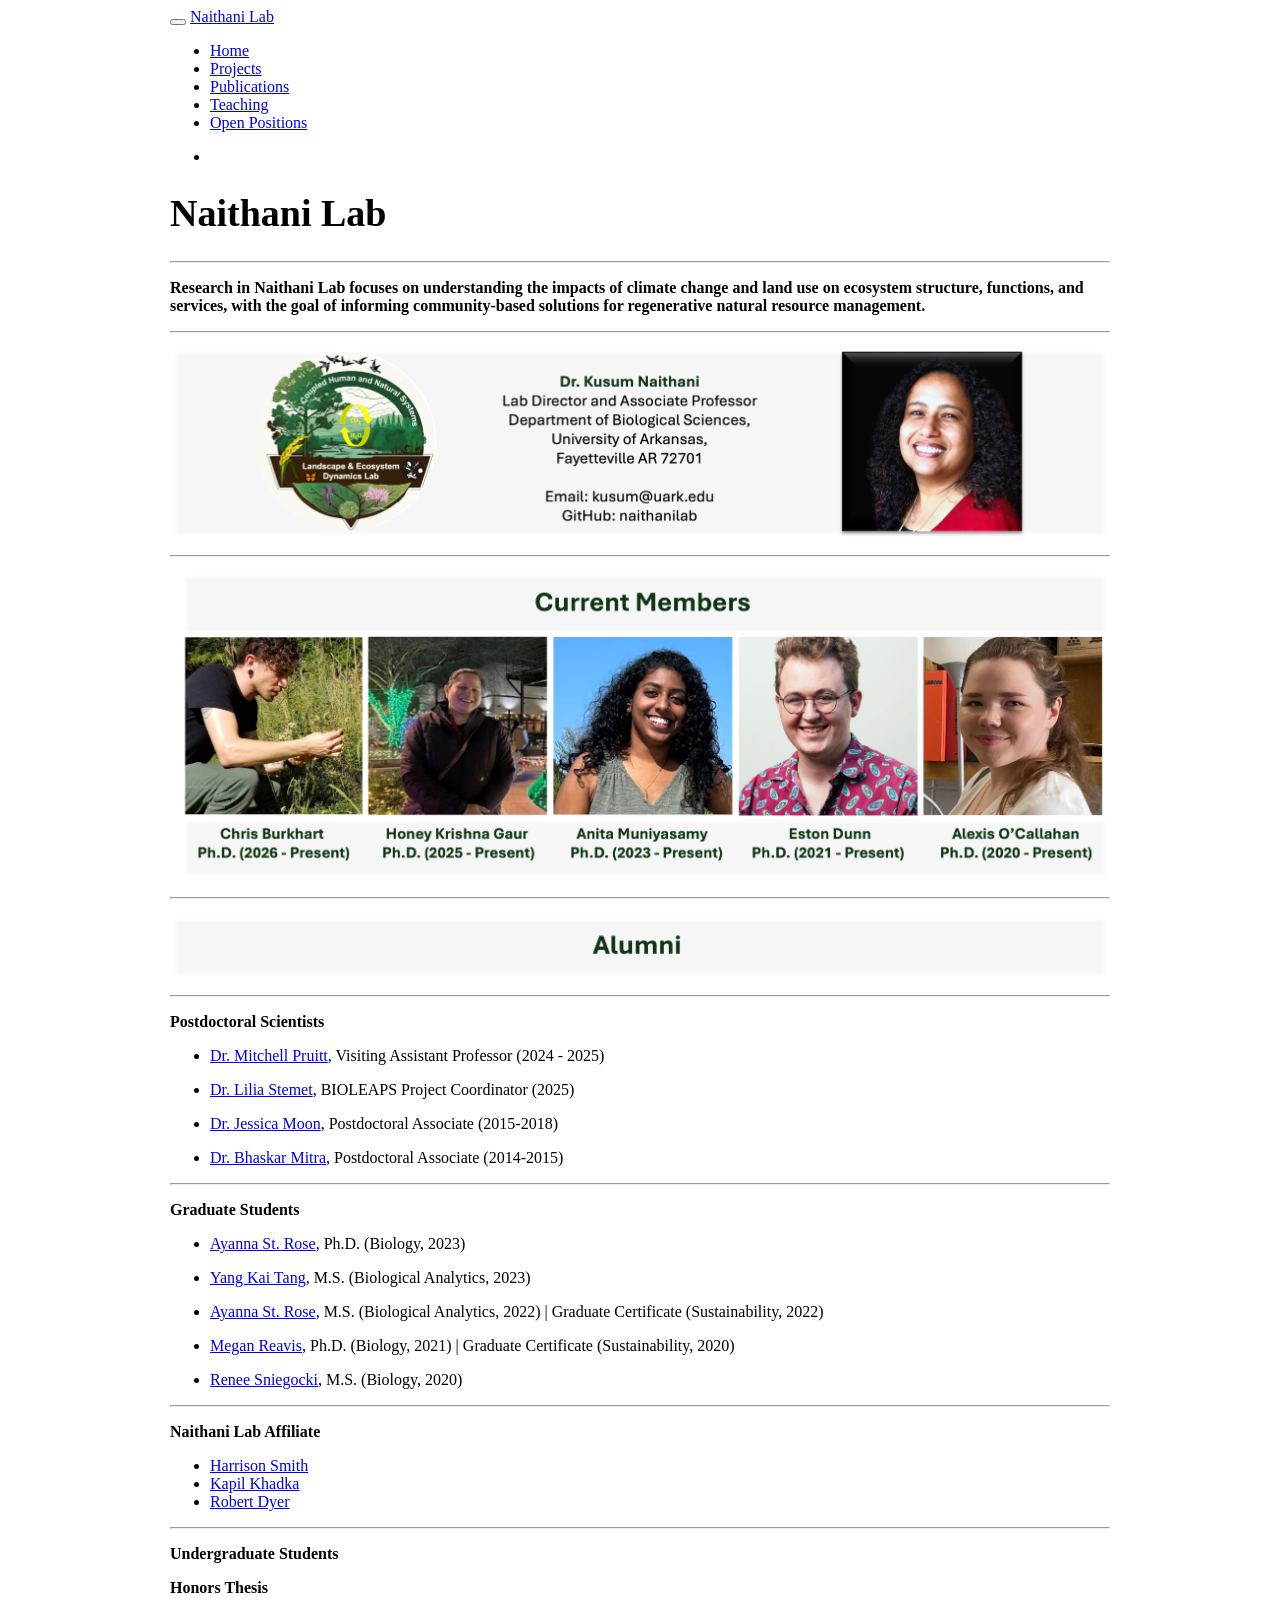
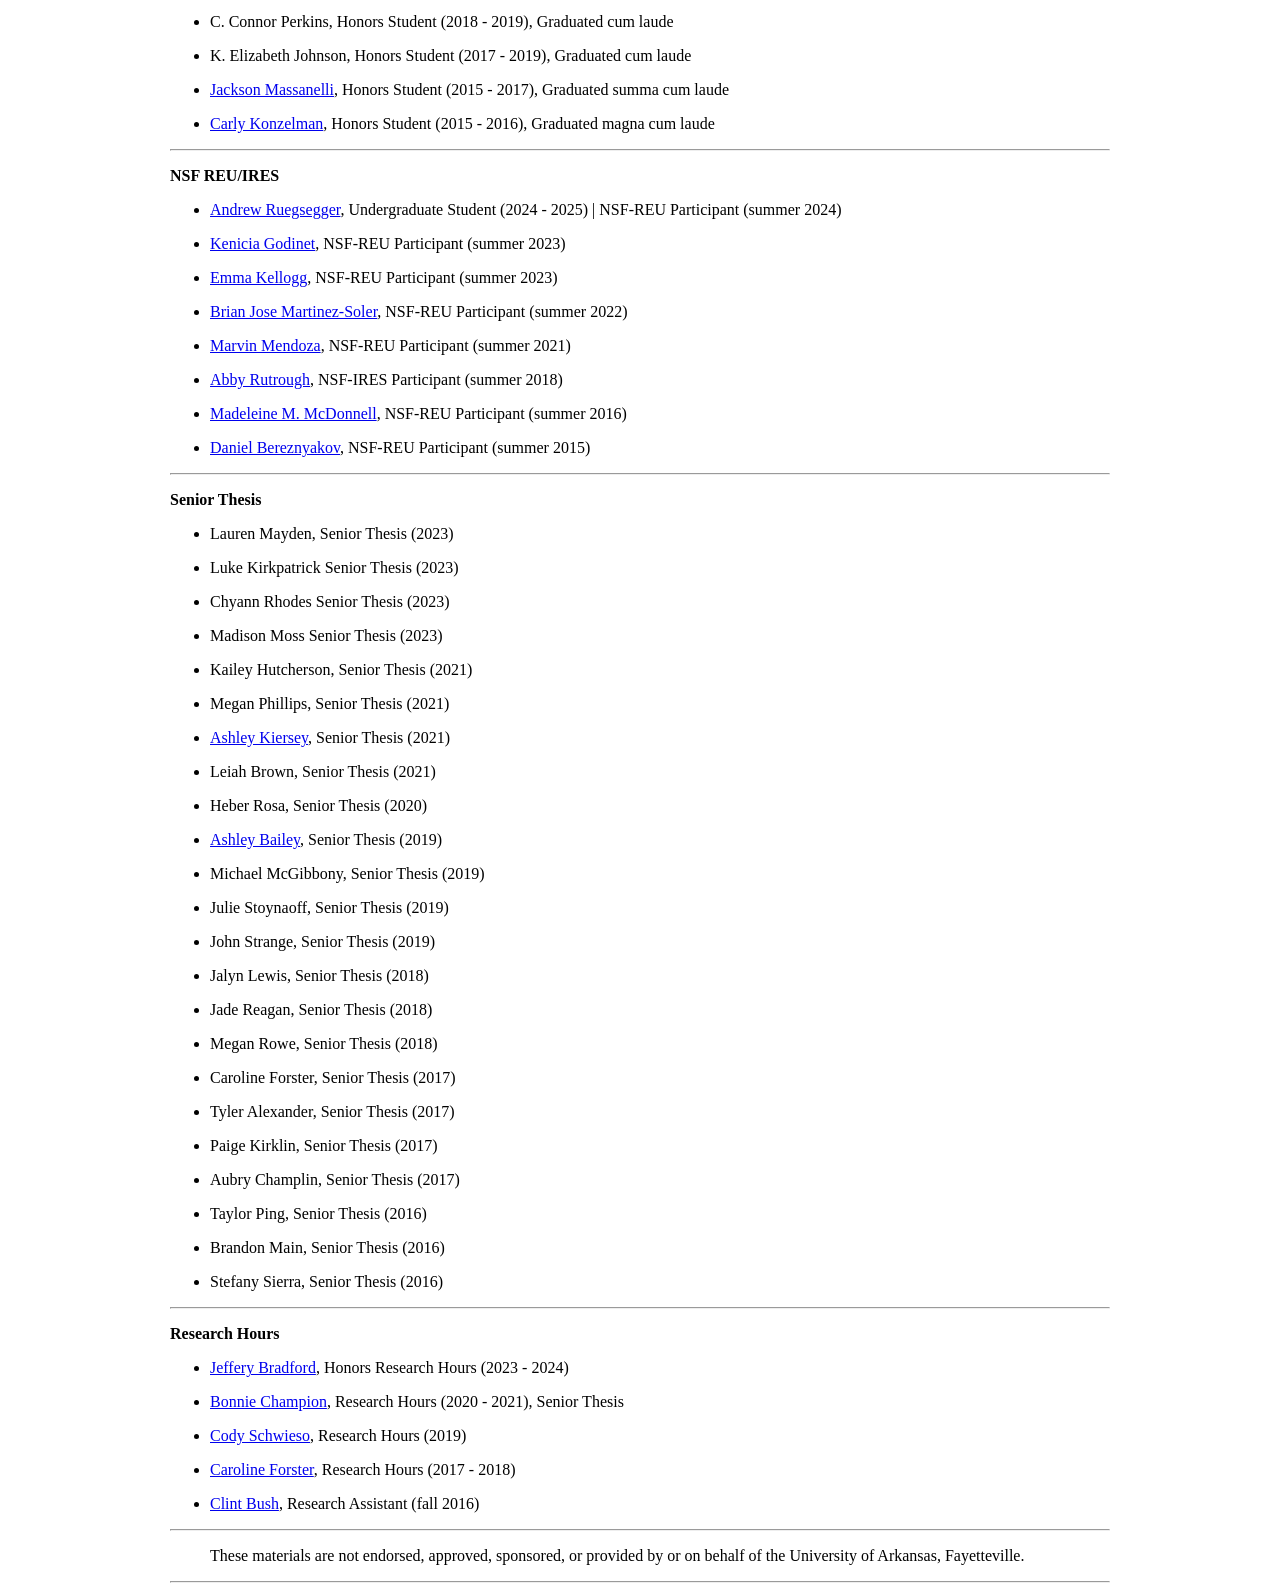
==== commit cd2b5216: "Add files via upload" ====
--- a/index.html
+++ b/index.html
@@ -1,45 +1,503 @@
-<!DOCTYPE html><html lang="en-US" itemscope itemtype="http://schema.org/WebPage"><head><meta charset="utf-8"><script nonce="da6Fphnb7pV83bSLcw+c/w">var DOCS_timing={}; DOCS_timing['sl']=new Date().getTime();</script><script nonce="da6Fphnb7pV83bSLcw+c/w">function _DumpException(e) {throw e;}</script><script nonce="da6Fphnb7pV83bSLcw+c/w">_docs_flag_initialData={"atari-emtpr":false,"docs-sup":"","docs-eea":false,"docs-eldi":false,"docs-ecci":false,"docs-ipmmp":true,"docs-esi":false,"docs-liap":"/logImpressions","ilcm":{"eui":"AHKXmL1gfuWyaB-VtLO6dmdOwor0oI8iAygbuLyNFQThLRLEA7MFQNARQ8wxgKIoYTwt8cB_pZc7","je":1,"sstu":1631899022943000,"si":"CPfNyczBhvMCFRmeXQod5bwOkg","gsc":null,"ei":[5747741,5740814,5713049,5708870,5738509,5740908,5739802,5735806,5712211,5727317,5707711,5722370,5737337,5713211,5720060,14101550,5741775,14101502,14101534,5704621,5714550,14101530,5703839,5743124,5713207,5719651,5714628,5720479,5738529,5706836,5745622,5739897,5734954,5709892,5711808,5732942,5721004,14101462,5711850,5720925,5737441,5729665,5706832,5703022,5736243,14101510,5742462,5747261,5734571,5708858],"crc":0,"cvi":[]},"docs-ccdil":false,"docs-eil":true,"docs-eoi":false,"info_params":{},"atari-jefp":"/_/view/jserror","docs-jern":"view","atari-rhpp":"/_/view"}; _docs_flag_cek= null ; if (window['DOCS_timing']) {DOCS_timing['ifdld']=new Date().getTime();}</script><meta name="viewport" content="width=device-width, initial-scale=1, maximum-scale=1.0, user-scalable=no"><meta http-equiv="X-UA-Compatible" content="IE=edge"><meta name="referrer" content="strict-origin-when-cross-origin"><link rel="icon" href="https://ssl.gstatic.com/atari/images/public/favicon.ico"><meta name="robots" content="noindex"><meta property="og:title" content="Naithani Research Group"><meta property="og:type" content="website"><meta property="og:url" content="https://www.naithanilab.com/home"><meta property="og:description" content="
-Kusum shared lab&#39;s work at the Murray State University. "><meta itemprop="name" content="Naithani Research Group"><meta itemprop="description" content="
-Kusum shared lab&#39;s work at the Murray State University. "><meta itemprop="url" content="https://www.naithanilab.com/home"><meta itemprop="thumbnailUrl" content="https://lh5.googleusercontent.com/qHy5guV0HfAR_ebdAkAXB_7xyeKznSBWfipiLoAMi2VrKQXwpZC_MMBP6bEoUdwlBydmFQ=w16383"><meta itemprop="image" content="https://lh5.googleusercontent.com/qHy5guV0HfAR_ebdAkAXB_7xyeKznSBWfipiLoAMi2VrKQXwpZC_MMBP6bEoUdwlBydmFQ=w16383"><meta itemprop="imageUrl" content="https://lh5.googleusercontent.com/qHy5guV0HfAR_ebdAkAXB_7xyeKznSBWfipiLoAMi2VrKQXwpZC_MMBP6bEoUdwlBydmFQ=w16383"><meta property="og:image" content="https://lh5.googleusercontent.com/qHy5guV0HfAR_ebdAkAXB_7xyeKznSBWfipiLoAMi2VrKQXwpZC_MMBP6bEoUdwlBydmFQ=w16383"><link href="https://fonts.googleapis.com/css?family=PT%20Sans%3A400%2C700%7CMerriweather%3A400%2C700&display=swap" rel="stylesheet" nonce="RQPF/KEScXYIR0eiGVzNxQ"><link href="https://fonts.googleapis.com/css?family=Google+Sans:400,500|Roboto:300,400,500,700|Source+Code+Pro:400,700&display=swap" rel="stylesheet" nonce="RQPF/KEScXYIR0eiGVzNxQ"><link href="https://fonts.googleapis.com/css?family=PT%20Sans%3Ai%2Cbi%2C700%2C400&display=swap" rel="stylesheet" nonce="RQPF/KEScXYIR0eiGVzNxQ"><style nonce="RQPF/KEScXYIR0eiGVzNxQ">@media only screen and (max-width: 479px){.puwcIf{font-size: 20.0pt;}}@media only screen and (min-width: 480px) and (max-width: 767px){.puwcIf{font-size: 22.0pt;}}@media only screen and (min-width: 768px) and (max-width: 1279px){.puwcIf{font-size: 24.0pt;}}@media only screen and (min-width: 1280px){.puwcIf{font-size: 24.0pt;}}@media only screen and (max-width: 479px){.OGiC0d{font-size: 15.0pt;}}@media only screen and (min-width: 480px) and (max-width: 767px){.OGiC0d{font-size: 15.0pt;}}@media only screen and (min-width: 768px) and (max-width: 1279px){.OGiC0d{font-size: 15.0pt;}}@media only screen and (min-width: 1280px){.OGiC0d{font-size: 15.0pt;}}</style><link rel="stylesheet" href="https://www.gstatic.com/_/atari/_/ss/k=atari.vw.rfq2yIzmS3s.L.F4.O/d=1/rs=AGEqA5nY6DsNnJKc9yTTle2IffT_41ssbg" nonce="RQPF/KEScXYIR0eiGVzNxQ"><title>Naithani Research Group</title><style jsname="ptDGoc" nonce="RQPF/KEScXYIR0eiGVzNxQ">.M63kCb{background-color: rgba(255,255,255,1);}.OUGEr{color: rgba(33,33,33,1);}.duRjpb .OUGEr{color: rgba(182,28,28,1);}.JYVBee .OUGEr{color: rgba(182,28,28,1);}.OmQG5e .OUGEr{color: rgba(33,33,33,1);}.iwQgFb{background-color: rgba(211,211,211,1);}.ySLm4c{font-family: Merriweather, serif;}.CbiMKe{background-color: rgba(182,28,28,1);}.qeLZfd .zfr3Q{color: rgba(33,33,33,1);}.qeLZfd .qnVSj{color: rgba(33,33,33,1);}.qeLZfd .Glwbz{color: rgba(33,33,33,1);}.qeLZfd .duRjpb{color: rgba(182,28,28,1);}.qeLZfd .qLrapd{color: rgba(182,28,28,1);}.qeLZfd .JYVBee{color: rgba(182,28,28,1);}.qeLZfd .aHM7ed{color: rgba(182,28,28,1);}.qeLZfd .OmQG5e{color: rgba(33,33,33,1);}.qeLZfd .NHD4Gf{color: rgba(33,33,33,1);}.qeLZfd .aw5Odc{color: rgba(146,22,22,1);}.qeLZfd .dhtgD:hover{color: rgba(182,28,28,1);}.qeLZfd .dhtgD:visited{color: rgba(146,22,22,1);}.qeLZfd .iwQgFb{background-color: rgba(196,196,196,1);}.qeLZfd .OUGEr{color: rgba(33,33,33,1);}.qeLZfd .duRjpb .OUGEr{color: rgba(182,28,28,1);}.qeLZfd .JYVBee .OUGEr{color: rgba(182,28,28,1);}.qeLZfd .OmQG5e .OUGEr{color: rgba(33,33,33,1);}.qeLZfd:before{background-color: rgba(237,237,237,1); display: block;}.lQAHbd .zfr3Q{color: rgba(255,255,255,1);}.lQAHbd .qnVSj{color: rgba(255,255,255,1);}.lQAHbd .Glwbz{color: rgba(255,255,255,1);}.lQAHbd .duRjpb{color: rgba(255,255,255,1);}.lQAHbd .qLrapd{color: rgba(255,255,255,1);}.lQAHbd .JYVBee{color: rgba(255,255,255,1);}.lQAHbd .aHM7ed{color: rgba(255,255,255,1);}.lQAHbd .OmQG5e{color: rgba(255,255,255,1);}.lQAHbd .NHD4Gf{color: rgba(255,255,255,1);}.lQAHbd .aw5Odc{color: rgba(255,255,255,1);}.lQAHbd .dhtgD:hover{color: rgba(255,255,255,1);}.lQAHbd .dhtgD:visited{color: rgba(255,255,255,1);}.lQAHbd .iwQgFb{background-color: rgba(199,82,82,1);}.lQAHbd .OUGEr{color: rgba(255,255,255,1);}.lQAHbd .duRjpb .OUGEr{color: rgba(255,255,255,1);}.lQAHbd .JYVBee .OUGEr{color: rgba(255,255,255,1);}.lQAHbd .OmQG5e .OUGEr{color: rgba(255,255,255,1);}.lQAHbd .CbiMKe{background-color: rgba(255,255,255,1);}.lQAHbd:before{background-color: rgba(182,28,28,1); display: block;}.cJgDec .zfr3Q{color: rgba(255,255,255,1);}.cJgDec .zfr3Q .OUGEr{color: rgba(255,255,255,1);}.cJgDec .qnVSj{color: rgba(255,255,255,1);}.cJgDec .Glwbz{color: rgba(255,255,255,1);}.cJgDec .qLrapd{color: rgba(255,255,255,1);}.cJgDec .aHM7ed{color: rgba(255,255,255,1);}.cJgDec .NHD4Gf{color: rgba(255,255,255,1);}.cJgDec .IFuOkc:before{background-color: rgba(33,33,33,1); opacity: 0; display: block;}.O13XJf{height: 340px; padding-bottom: 60px; padding-top: 60px;}.O13XJf .IFuOkc{background-color: rgba(182,28,28,1); background-image: url(https://ssl.gstatic.com/atari/images/simple-header-blended-small.png);}.O13XJf .IFuOkc:before{background-color: rgba(33,33,33,1); opacity: 0.4; display: block;}.O13XJf .zfr3Q{color: rgba(255,255,255,1);}.O13XJf .qnVSj{color: rgba(255,255,255,1);}.O13XJf .Glwbz{color: rgba(255,255,255,1);}.O13XJf .duRjpb{color: rgba(255,255,255,1);}.O13XJf .qLrapd{color: rgba(255,255,255,1);}.O13XJf .JYVBee{color: rgba(255,255,255,1);}.O13XJf .aHM7ed{color: rgba(255,255,255,1);}.O13XJf .OmQG5e{color: rgba(255,255,255,1);}.O13XJf .NHD4Gf{color: rgba(255,255,255,1);}.tpmmCb .zfr3Q{color: rgba(33,33,33,1);}.tpmmCb .zfr3Q .OUGEr{color: rgba(33,33,33,1);}.tpmmCb .qnVSj{color: rgba(33,33,33,1);}.tpmmCb .Glwbz{color: rgba(33,33,33,1);}.tpmmCb .qLrapd{color: rgba(33,33,33,1);}.tpmmCb .aHM7ed{color: rgba(33,33,33,1);}.tpmmCb .NHD4Gf{color: rgba(33,33,33,1);}.tpmmCb .IFuOkc:before{background-color: rgba(255,255,255,1); display: block;}.tpmmCb .Wew9ke{fill: rgba(33,33,33,1);}.aw5Odc{color: rgba(146,22,22,1);}.dhtgD:hover{color: rgba(182,28,28,1);}.dhtgD:active{color: rgba(182,28,28,1);}.dhtgD:visited{color: rgba(146,22,22,1);}.Zjiec{color: rgba(255,255,255,1); font-family: 'PT Sans', sans-serif; font-size: 19pt; font-weight: 700; letter-spacing: 1px; line-height: 1.3; padding-bottom: 62.5px; padding-left: 48px; padding-right: 36px; padding-top: 11.5px;}.XMyrgf{margin-top: 0px; margin-left: 48px; margin-bottom: 24px; margin-right: 24px;}.TlfmSc{color: rgba(255,255,255,1); font-family: 'PT Sans', sans-serif; font-size: 15pt; font-weight: 700; line-height: 1.333;}.Mz8gvb{color: rgba(255,255,255,1);}.zDUgLc{background-color: rgba(33,33,33,1);}.QTKDff.chg4Jd:focus{background-color: rgba(255,255,255,0.1199999973);}.YTv4We{color: rgba(178,178,178,1);}.YTv4We:hover:before{background-color: rgba(255,255,255,0.1199999973); display: block;}.YTv4We.chg4Jd:focus:before{border-color: rgba(255,255,255,0.3600000143); display: block;}.eWDljc{background-color: rgba(33,33,33,1);}.eWDljc .hDrhEe{padding-left: 8px;}.ZXW7w{color: rgba(255,255,255,1); opacity: 0.26;}.PsKE7e{color: rgba(255,255,255,1); font-family: 'PT Sans', sans-serif; font-size: 12pt; font-weight: 400;}.lhZOrc{color: rgba(255,255,255,1);}.hDrhEe:hover{color: rgba(255,255,255,1);}.M9vuGd{color: rgba(255,255,255,1); font-weight: 700;}.jgXgSe:hover{color: rgba(255,255,255,1);}.j10yRb:hover{color: rgba(197,73,73,1);}.j10yRb.chg4Jd:focus:before{border-color: rgba(255,255,255,0.3600000143); display: block;}.iWs3gf{color: rgba(255,255,255,1);}.wgxiMe{background-color: rgba(33,33,33,1);}.fOU46b .TlfmSc{color: rgba(255,255,255,1);}.fOU46b .KJll8d{background-color: rgba(255,255,255,1);}.fOU46b .Mz8gvb{color: rgba(255,255,255,1);}.fOU46b .Mz8gvb.chg4Jd:focus:before{border-color: rgba(255,255,255,1); display: block;}.fOU46b .qV4dIc{color: rgba(255,255,255,0.8700000048);}.fOU46b .jgXgSe:hover{color: rgba(255,255,255,1);}.fOU46b .M9vuGd{color: rgba(255,255,255,1);}.fOU46b .iWs3gf{color: rgba(255,255,255,0.8700000048);}.fOU46b .G8QRnc .Mz8gvb{color: rgba(0,0,0,0.8000000119);}.fOU46b .G8QRnc .Mz8gvb.chg4Jd:focus:before{border-color: rgba(0,0,0,0.8000000119); display: block;}.fOU46b .G8QRnc .ZXW7w{color: rgba(0,0,0,0.8000000119);}.fOU46b .G8QRnc .TlfmSc{color: rgba(0,0,0,0.8000000119);}.fOU46b .G8QRnc .KJll8d{background-color: rgba(0,0,0,0.8000000119);}.fOU46b .G8QRnc .qV4dIc{color: rgba(0,0,0,0.6399999857);}.fOU46b .G8QRnc .jgXgSe:hover{color: rgba(0,0,0,0.8199999928);}.fOU46b .G8QRnc .M9vuGd{color: rgba(0,0,0,0.8199999928);}.fOU46b .G8QRnc .iWs3gf{color: rgba(0,0,0,0.6399999857);}.fOU46b .usN8rf .Mz8gvb{color: rgba(0,0,0,0.8000000119);}.fOU46b .usN8rf .Mz8gvb.chg4Jd:focus:before{border-color: rgba(0,0,0,0.8000000119); display: block;}.fOU46b .usN8rf .ZXW7w{color: rgba(0,0,0,0.8000000119);}.fOU46b .usN8rf .TlfmSc{color: rgba(0,0,0,0.8000000119);}.fOU46b .usN8rf .KJll8d{background-color: rgba(0,0,0,0.8000000119);}.fOU46b .usN8rf .qV4dIc{color: rgba(0,0,0,0.6399999857);}.fOU46b .usN8rf .jgXgSe:hover{color: rgba(0,0,0,0.8199999928);}.fOU46b .usN8rf .M9vuGd{color: rgba(0,0,0,0.8199999928);}.fOU46b .usN8rf .iWs3gf{color: rgba(0,0,0,0.6399999857);}.fOU46b .aCIEDd .qV4dIc{color: rgba(33,33,33,1);}.fOU46b .aCIEDd .TlfmSc{color: rgba(33,33,33,1);}.fOU46b .aCIEDd .KJll8d{background-color: rgba(33,33,33,1);}.fOU46b .aCIEDd .ZXW7w{color: rgba(33,33,33,1);}.fOU46b .aCIEDd .jgXgSe:hover{color: rgba(33,33,33,1); opacity: 0.82;}.fOU46b .aCIEDd .Mz8gvb{color: rgba(33,33,33,1);}.fOU46b .aCIEDd .iWs3gf{color: rgba(33,33,33,1);}.fOU46b .a3ETed .qV4dIc{color: rgba(255,255,255,1);}.fOU46b .a3ETed .TlfmSc{color: rgba(255,255,255,1);}.fOU46b .a3ETed .KJll8d{background-color: rgba(255,255,255,1);}.fOU46b .a3ETed .ZXW7w{color: rgba(255,255,255,1);}.fOU46b .a3ETed .jgXgSe:hover{color: rgba(255,255,255,1); opacity: 0.82;}.fOU46b .a3ETed .Mz8gvb{color: rgba(255,255,255,1);}.fOU46b .a3ETed .iWs3gf{color: rgba(255,255,255,1);}@media only screen and (min-width: 1280px){.XeSM4.b2Iqye.fOU46b .LBrwzc .iWs3gf{color: rgba(255,255,255,0.8700000048);}}@media only screen and (min-width: 1280px){.KuNac.b2Iqye.fOU46b .iWs3gf{color: rgba(0,0,0,0.6399999857);}}.fOU46b .zDUgLc{opacity: 0;}.LBrwzc .ZXW7w{color: rgba(0,0,0,1);}.LBrwzc .KJll8d{background-color: rgba(0,0,0,1);}.GBy4H .ZXW7w{color: rgba(255,255,255,1);}.GBy4H .KJll8d{background-color: rgba(255,255,255,1);}.eBSUbc{background-color: rgba(33,33,33,1); color: rgba(0,188,212,0.6999999881);}.BFDQOb:hover{color: rgba(255,255,255,1);}.ImnMyf{background-color: rgba(255,255,255,1); color: rgba(33,33,33,1);}.Vs12Bd{background-color: rgba(237,237,237,1); color: rgba(33,33,33,1);}.S5d9Rd{background-color: rgba(182,28,28,1); color: rgba(255,255,255,1);}.zfr3Q{color: rgba(33,33,33,1); font-family: Merriweather, serif; font-size: 11pt; font-weight: 400; line-height: 1.6667; margin-top: 12px;}.qnVSj{color: rgba(33,33,33,1);}.Glwbz{color: rgba(33,33,33,1);}.duRjpb{color: rgba(182,28,28,1); font-family: 'PT Sans', sans-serif; font-size: 34pt; font-weight: 700; letter-spacing: -0.5px; line-height: 1.2; margin-top: 30px;}.Ap4VC{margin-bottom: -30px;}.qLrapd{color: rgba(182,28,28,1);}.JYVBee{color: rgba(182,28,28,1); font-family: 'PT Sans', sans-serif; font-size: 19pt; font-weight: 700; line-height: 1.4; margin-top: 20px;}.CobnVe{margin-bottom: -20px;}.aHM7ed{color: rgba(182,28,28,1);}.OmQG5e{color: rgba(33,33,33,1); font-family: 'PT Sans', sans-serif; font-size: 15pt; font-style: normal; font-weight: 700; line-height: 1.25; margin-top: 16px;}.GV3q8e{margin-bottom: -16px;}.NHD4Gf{color: rgba(33,33,33,1);}.LB7kq .duRjpb{font-size: 64pt; letter-spacing: -1px; line-height: 1; margin-top: 40px;}.LB7kq .JYVBee{font-size: 25pt; font-weight: 400; line-height: 1.1; margin-top: 25px;}@media only screen and (max-width: 479px){.LB7kq .duRjpb{font-size: 40pt;}}@media only screen and (min-width: 480px) and (max-width: 767px){.LB7kq .duRjpb{font-size: 53pt;}}@media only screen and (max-width: 479px){.LB7kq .JYVBee{font-size: 19pt;}}@media only screen and (min-width: 480px) and (max-width: 767px){.LB7kq .JYVBee{font-size: 22pt;}}.O13XJf{height: 340px; padding-bottom: 60px; padding-top: 60px;}@media only screen and (min-width: 480px) and (max-width: 767px){.O13XJf{height: 280px; padding-bottom: 40px; padding-top: 40px;}}@media only screen and (max-width: 479px){.O13XJf{height: 250px; padding-bottom: 30px; padding-top: 30px;}}.SBrW1{height: 520px;}@media only screen and (min-width: 480px) and (max-width: 767px){.SBrW1{height: 520px;}}@media only screen and (max-width: 479px){.SBrW1{height: 400px;}}.Wew9ke{fill: rgba(255,255,255,1);}.gk8rDe{height: 180px; padding-bottom: 32px; padding-top: 60px;}.gk8rDe .zfr3Q{color: rgba(0,0,0,1);}.gk8rDe .duRjpb{color: rgba(182,28,28,1); font-size: 45pt; line-height: 1.1;}.gk8rDe .qLrapd{color: rgba(182,28,28,1);}.gk8rDe .JYVBee{color: rgba(182,28,28,1); font-size: 27pt; line-height: 1.35; margin-top: 15px;}.gk8rDe .aHM7ed{color: rgba(182,28,28,1);}.gk8rDe .OmQG5e{color: rgba(33,33,33,1);}.gk8rDe .NHD4Gf{color: rgba(33,33,33,1);}@media only screen and (max-width: 479px){.gk8rDe .duRjpb{font-size: 30pt;}}@media only screen and (min-width: 480px) and (max-width: 767px){.gk8rDe .duRjpb{font-size: 38pt;}}@media only screen and (max-width: 479px){.gk8rDe .JYVBee{font-size: 20pt;}}@media only screen and (min-width: 480px) and (max-width: 767px){.gk8rDe .JYVBee{font-size: 24pt;}}@media only screen and (min-width: 480px) and (max-width: 767px){.gk8rDe{padding-top: 45px;}}@media only screen and (max-width: 479px){.gk8rDe{padding-bottom: 0px; padding-top: 30px;}}.dhtgD{text-decoration: underline;}.JzO0Vc{background-color: rgba(33,33,33,1); font-family: Lato, sans-serif; width: 250px;}@media only screen and (min-width: 1280px){.JzO0Vc{padding-top: 48.5px;}}.Zjiec{font-family: 'PT Sans', sans-serif; font-size: 19pt; font-weight: 700; letter-spacing: 1px; line-height: 1.3; padding-bottom: 62.5px; padding-left: 48px; padding-right: 36px; padding-top: 11.5px;}.TlfmSc{font-family: 'PT Sans', sans-serif; font-size: 15pt; font-weight: 700; line-height: 1.333;}.PsKE7e{font-family: 'PT Sans', sans-serif; font-size: 12pt;}.IKA38e{line-height: 1.21;}.hDrhEe{padding-bottom: 11.5px; padding-top: 11.5px;}.zDUgLc{opacity: 1;}.QmpIrf{background-color: rgba(182,28,28,1); border-color: rgba(255,255,255,1); color: rgba(255,255,255,1); font-family: Merriweather, serif; font-size: 11pt; line-height: normal;}.xkUom{border-color: rgba(182,28,28,1); color: rgba(182,28,28,1); font-family: Merriweather, serif; font-size: 11pt; line-height: normal;}.xkUom:hover{background-color: rgba(182,28,28,0.1000000015);}.KjwKmc{color: rgba(182,28,28,1); font-family: Merriweather, serif; font-size: 11pt; line-height: normal; line-height: normal;}.KjwKmc:hover{background-color: rgba(182,28,28,0.1000000015);}.lQAHbd .QmpIrf{background-color: rgba(255,255,255,1); border-color: rgba(182,28,28,1); color: rgba(182,28,28,1); font-family: Merriweather, serif; font-size: 11pt; line-height: normal;}.lQAHbd .xkUom{border-color: rgba(237,237,237,1); color: rgba(237,237,237,1); font-family: Merriweather, serif; font-size: 11pt; line-height: normal;}.lQAHbd .xkUom:hover{background-color: rgba(255,255,255,0.1000000015);}.lQAHbd .KjwKmc{color: rgba(237,237,237,1); font-family: Merriweather, serif; font-size: 11pt; line-height: normal;}.lQAHbd .KjwKmc:hover{background-color: rgba(255,255,255,0.1000000015);}.cJgDec .QmpIrf{background-color: rgba(255,255,255,1); border-color: rgba(182,28,28,1); color: rgba(182,28,28,1); font-family: Merriweather, serif; font-size: 11pt; line-height: normal;}.cJgDec .xkUom{border-color: rgba(237,237,237,1); color: rgba(237,237,237,1); font-family: Merriweather, serif; font-size: 11pt; line-height: normal;}.cJgDec .xkUom:hover{background-color: rgba(255,255,255,0.1000000015);}.cJgDec .KjwKmc{color: rgba(237,237,237,1); font-family: Merriweather, serif; font-size: 11pt; line-height: normal;}.cJgDec .KjwKmc:hover{background-color: rgba(255,255,255,0.1000000015);}.tpmmCb .QmpIrf{background-color: rgba(255,255,255,1); border-color: rgba(182,28,28,1); color: rgba(182,28,28,1); font-family: Merriweather, serif; font-size: 11pt; line-height: normal;}.tpmmCb .xkUom{border-color: rgba(182,28,28,1); color: rgba(182,28,28,1); font-family: Merriweather, serif; font-size: 11pt; line-height: normal;}.tpmmCb .xkUom:hover{background-color: rgba(182,28,28,0.1000000015);}.tpmmCb .KjwKmc{color: rgba(182,28,28,1); font-family: Merriweather, serif; font-size: 11pt; line-height: normal;}.tpmmCb .KjwKmc:hover{background-color: rgba(182,28,28,0.1000000015);}.gk8rDe .QmpIrf{background-color: rgba(182,28,28,1); border-color: rgba(255,255,255,1); color: rgba(255,255,255,1); font-family: Merriweather, serif; font-size: 11pt; line-height: normal;}.gk8rDe .xkUom{border-color: rgba(182,28,28,1); color: rgba(182,28,28,1); font-family: Merriweather, serif; font-size: 11pt; line-height: normal;}.gk8rDe .xkUom:hover{background-color: rgba(182,28,28,0.1000000015);}.gk8rDe .KjwKmc{color: rgba(182,28,28,1); font-family: Merriweather, serif; font-size: 11pt; line-height: normal;}.gk8rDe .KjwKmc:hover{background-color: rgba(182,28,28,0.1000000015);}.O13XJf .QmpIrf{background-color: rgba(255,255,255,1); border-color: rgba(182,28,28,1); color: rgba(182,28,28,1); font-family: Merriweather, serif; font-size: 11pt; line-height: normal;}.O13XJf .xkUom{border-color: rgba(237,237,237,1); color: rgba(237,237,237,1); font-family: Merriweather, serif; font-size: 11pt; line-height: normal;}.O13XJf .xkUom:hover{background-color: rgba(255,255,255,0.1000000015);}.O13XJf .KjwKmc{color: rgba(237,237,237,1); font-family: Merriweather, serif; font-size: 11pt; line-height: normal;}.O13XJf .KjwKmc:hover{background-color: rgba(255,255,255,0.1000000015);}.Y4CpGd{font-family: Merriweather, serif; font-size: 11pt;}.CMArNe{background-color: rgba(237,237,237,1);}.LBrwzc .TlfmSc{color: rgba(0,0,0,0.8000000119);}.LBrwzc .YTv4We{color: rgba(0,0,0,0.6399999857);}.LBrwzc .YTv4We.chg4Jd:focus:before{border-color: rgba(0,0,0,0.6399999857); display: block;}.LBrwzc .Mz8gvb{color: rgba(0,0,0,0.6399999857);}.LBrwzc .iWs3gf{color: rgba(0,0,0,0.6399999857);}.LBrwzc .wgxiMe{background-color: rgba(255,255,255,1);}.LBrwzc .qV4dIc{color: rgba(0,0,0,0.6399999857);}.LBrwzc .M9vuGd{color: rgba(0,0,0,0.8000000119); font-weight: bold;}.LBrwzc .Zjiec{color: rgba(0,0,0,0.8000000119);}.LBrwzc .IKA38e{color: rgba(0,0,0,0.6399999857);}.LBrwzc .lhZOrc.IKA38e{color: rgba(0,0,0,0.8000000119); font-weight: bold;}.LBrwzc .j10yRb:hover{color: rgba(0,0,0,0.8000000119);}.LBrwzc .eBSUbc{color: rgba(0,0,0,0.8000000119);}.LBrwzc .hDrhEe:hover{color: rgba(0,0,0,0.8000000119);}.LBrwzc .jgXgSe:hover{color: rgba(0,0,0,0.8000000119);}.LBrwzc .M9vuGd:hover{color: rgba(0,0,0,0.8000000119);}.LBrwzc .zDUgLc{border-bottom-color: rgba(204,204,204,1); border-bottom-width: 1px; border-bottom-style: solid;}.fOU46b .LBrwzc .M9vuGd{color: rgba(0,0,0,0.8000000119);}.fOU46b .LBrwzc .jgXgSe:hover{color: rgba(0,0,0,0.8000000119);}.fOU46b .LBrwzc .zDUgLc{opacity: 1; border-bottom-style: none;}.fOU46b .LBrwzc .iWs3gf{color: rgba(0,0,0,0.6399999857);}.fOU46b .GBy4H .M9vuGd{color: rgba(255,255,255,1);}.fOU46b .GBy4H .jgXgSe:hover{color: rgba(255,255,255,1);}.fOU46b .GBy4H .zDUgLc{opacity: 1;}.fOU46b .GBy4H .iWs3gf{color: rgba(255,255,255,0.8700000048);}.XeSM4.G9Qloe.fOU46b .LBrwzc .iWs3gf{color: rgba(0,0,0,0.6399999857);}.GBy4H .lhZOrc.IKA38e{color: rgba(255,255,255,1);}.GBy4H .eBSUbc{color: rgba(255,255,255,0.8700000048);}.GBy4H .hDrhEe:hover{color: rgba(255,255,255,1);}.GBy4H .j10yRb:hover{color: rgba(255,255,255,1);}.GBy4H .YTv4We{color: rgba(255,255,255,1);}.GBy4H .YTv4We.chg4Jd:focus:before{border-color: rgba(255,255,255,1); display: block;}.GBy4H .iWs3gf{color: rgba(255,255,255,0.8700000048);}.GBy4H .jgXgSe:hover{color: rgba(255,255,255,1);}.GBy4H .jgXgSe:hover{color: rgba(255,255,255,1);}.GBy4H .M9vuGd{color: rgba(255,255,255,1);}.GBy4H .M9vuGd:hover{color: rgba(255,255,255,1);}.QcmuFb{padding-left: 20px;}.vDPrib{padding-left: 40px;}.TBDXjd{padding-left: 60px;}.bYeK8e{padding-left: 80px;}.CuqSDe{padding-left: 100px;}.Havqpe{padding-left: 120px;}.JvDrRe{padding-left: 140px;}.o5lrIf{padding-left: 160px;}.yOJW7c{padding-left: 180px;}.rB8cye{padding-left: 200px;}.RuayVd{padding-right: 20px;}.YzcKX{padding-right: 40px;}.reTV0b{padding-right: 60px;}.vSYeUc{padding-right: 80px;}.PxtZIe{padding-right: 100px;}.ahQMed{padding-right: 120px;}.rzhcXb{padding-right: 140px;}.PBhj0b{padding-right: 160px;}.TlN46c{padding-right: 180px;}.GEdNnc{padding-right: 200px;}.TMjjoe{font-family: 'PT Sans', sans-serif; font-size: 9pt; line-height: 1.2; margin-top: 0px;}@media only screen and (min-width: 1280px){.yxgWrb{margin-left: 250px;}}@media only screen and (max-width: 479px){.Zjiec{font-size: 15pt;}}@media only screen and (min-width: 480px) and (max-width: 767px){.Zjiec{font-size: 17pt;}}@media only screen and (max-width: 479px){.TlfmSc{font-size: 13pt;}}@media only screen and (min-width: 480px) and (max-width: 767px){.TlfmSc{font-size: 14pt;}}@media only screen and (max-width: 479px){.PsKE7e{font-size: 12pt;}}@media only screen and (min-width: 480px) and (max-width: 767px){.PsKE7e{font-size: 12pt;}}@media only screen and (max-width: 479px){.duRjpb{font-size: 24pt;}}@media only screen and (min-width: 480px) and (max-width: 767px){.duRjpb{font-size: 29pt;}}@media only screen and (max-width: 479px){.JYVBee{font-size: 15pt;}}@media only screen and (min-width: 480px) and (max-width: 767px){.JYVBee{font-size: 17pt;}}@media only screen and (max-width: 479px){.OmQG5e{font-size: 13pt;}}@media only screen and (min-width: 480px) and (max-width: 767px){.OmQG5e{font-size: 14pt;}}@media only screen and (max-width: 479px){.Zjiec{font-size: 15pt;}}@media only screen and (min-width: 480px) and (max-width: 767px){.Zjiec{font-size: 17pt;}}@media only screen and (max-width: 479px){.TlfmSc{font-size: 13pt;}}@media only screen and (min-width: 480px) and (max-width: 767px){.TlfmSc{font-size: 14pt;}}@media only screen and (max-width: 479px){.PsKE7e{font-size: 12pt;}}@media only screen and (min-width: 480px) and (max-width: 767px){.PsKE7e{font-size: 12pt;}}@media only screen and (max-width: 479px){.TMjjoe{font-size: 9pt;}}@media only screen and (min-width: 480px) and (max-width: 767px){.TMjjoe{font-size: 9pt;}}section[id="h.40b7bad9b77bb489_17"] .IFuOkc:before{opacity: 0.5;}</style><script nonce="da6Fphnb7pV83bSLcw+c/w">_at_config = [null,"AIzaSyChg3MFqzdi1P5J-YvEyakkSA1yU7HRcDI","897606708560-a63d8ia0t9dhtpdt4i3djab2m42see7o.apps.googleusercontent.com",null,null,"v2",null,null,null,null,null,null,null,"https://content.googleapis.com","SITES_%s",null,null,null,null,null,null,null,null,null,["AHKXmL1gfuWyaB-VtLO6dmdOwor0oI8iAygbuLyNFQThLRLEA7MFQNARQ8wxgKIoYTwt8cB_pZc7",1,"CPfNyczBhvMCFRmeXQod5bwOkg",1631899022943000,[5703022,5703839,5704621,5706832,5706836,5707711,5708858,5708870,5709892,5711808,5711850,5712211,5713049,5713207,5713211,5714550,5714628,5719651,5720060,5720479,5720925,5721004,5722370,5727317,5729665,5732942,5734571,5734954,5735806,5736243,5737337,5737441,5738509,5738529,5739802,5739897,5740814,5740908,5741775,5742462,5743124,5745622,5747261,5747741,14101462,14101502,14101510,14101530,14101534,14101550]],null,null,null,null,0,null,null,null,null,null,null,null,null,null,"https://drive.google.com",null,null,null,null,null,null,1,1,null,0,1,null,null,null,null,null,null,null,null,null,null,null,null,null,null,null,null,null,null,null,null,null,null,null,null,null,null,null,null,null,null,null,null,null,null,null,null,null,null,null,null,null,null,null,null,null,null,"v2internal","https://docs.google.com",null,null,null,null,null,null,"https://sites.google.com/new/",null,null,null,null,null,0,null,null,null,null,null,null,null,null,null,null,null,null,null,null,null,null,null,null,null,null,null,1,"",null,null,null,null,null,null,null,null,null,null,null,null,5,null,null,"https://accounts.google.com/o/oauth2/auth","https://accounts.google.com/o/oauth2/postmessageRelay",null,null,null,null,78,"https://sites.google.com/new/?usp\u003dviewer_footer",null,null,null,null,null,null,null,null,null,null,null,null,null,null,null,null,[],null,null,null,null,null,null,null,null,null,null,null,null,null,null,null,null,null,null,null,null,null,null,null,null,null,null,null,null,null,null,null,null,null,null,null,null,"https://www.gstatic.com/atari/embeds/7925c5f8e01bacb9b4b0a3783ae0b867/intermediate-frame-minified.html",1,null,"v2beta",null,null,null,null,null,null,4,"https://accounts.google.com/o/oauth2/iframe",null,null,null,null,null,null,"https://1053960396-atari-embeds.googleusercontent.com/embeds/16cb204cf3a9d4d223a0a3fd8b0eec5d/inner-frame-minified.html",null,null,null,null,null,null,null,null,null,null,null,null,null,null,null,null,null,null,null,null,null,null,null,null,null,null,null,null,null,null,null,null,null,null,null,null,null,null,null,null,null,null,null,null,null,null,null,null,null,null,null,null,null,null,null,null,null,null,null,null,null,null,null,null,null,null,0,null,null,null,null,null,null,null,null,null,null,null,null,null,null,null,null,null,null,null,null,null,null,null,null,null,null,null,null,null,null,null,null,null,null,null,null,null,null,null,null,null,null,null,null,null,null,null,null,null,null,null,null,null,null,0,null,null,null,null,null,null,0,null,"",null,null,null,null,null,1,null,null,null,null,null,null,null,null,null,null,null,null,null,null,null,null,0,null,null,null,null,null,null,null,null,null,null,null,null,null,0,null,0,null,null,[1631899022955,"atari_2021.36-Tue-0500_RC03","395542658",null,1,1],null,null,null,null,0,null,null,0,null,0,0,null,null,null,null,0,20,500,"https://domains.google.com",null,0,0,null,null,0,null,0,null,null,0,null,null,0,0,0,0]; window.globals = {"enableAnalytics":true,"webPropertyId":"","showDebug":false,"hashedSiteId":"74d4e3ccdb99902fd65565f8dced4f66420e34896f8b217ceda183539f1606ca","normalizedPath":"view/naithanilab/home","pageTitle":"Home"}; function gapiLoaded() {if (globals.gapiLoaded == undefined) {globals.gapiLoaded = true;} else {globals.gapiLoaded();}}window.messages = []; window.addEventListener && window.addEventListener('message', function(e) {if (window.messages && e.data && e.data.magic == 'SHIC') {window.messages.push(e);}});</script><script src="https://apis.google.com/js/client.js?onload=gapiLoaded" nonce="da6Fphnb7pV83bSLcw+c/w"></script><script nonce="da6Fphnb7pV83bSLcw+c/w">(function(){/*
-
- Copyright The Closure Library Authors.
- SPDX-License-Identifier: Apache-2.0
-*/
-/*
-
- Copyright 2011 Google LLC.
- SPDX-License-Identifier: Apache-2.0
-*/
-/*
-
- Copyright 2013 Google LLC.
- SPDX-License-Identifier: Apache-2.0
-*/
-/*
-
- Copyright 2020 Google LLC.
- SPDX-License-Identifier: Apache-2.0
-*/
-var a=(this||self)._jsa||{};a._cfc=void 0;a._aeh=void 0;/*
-
- Copyright 2005 Google LLC.
- SPDX-License-Identifier: Apache-2.0
-*/
-}).call(this);
-</script><script nonce="da6Fphnb7pV83bSLcw+c/w">const imageUrl = 'https:\/\/lh6.googleusercontent.com\/9RImNwowEJcRKwtcL9Rq8kIsahEHdD7FqyCU9hnXnfLUexxYOkgrIWvYpwJMuWw8V7JBvg\x3dw16383';
-      function bgImgLoaded() {
-        if (!globals.headerBgImgLoaded) {
-          globals.headerBgImgLoaded = new Date().getTime();
-        } else {
-          globals.headerBgImgLoaded();
-        }
-      }
-      if (imageUrl) {
-        const img = new Image();
-        img.src = imageUrl;
-        img.onload = bgImgLoaded;
-        globals.headerBgImgExists = true;
-      } else {
-        globals.headerBgImgExists = false;
-      }
-      </script></head><body dir="ltr" itemscope itemtype="http://schema.org/WebPage" id="yDmH0d" css="yDmH0d"><div jscontroller="pc62j" jsmodel="iTeaXe" jsaction="rcuQ6b:WYd;GvneHb:og1FDd;vbaUQc:uAM5ec;YBArc:dj7Cne;"><div jscontroller="X4BaPc" jsaction="rcuQ6b:WYd;o6xM5b:Pg9eo;HuL2Hd:mHeCvf;VMhF5:FFYy5e;sk3Qmb:HI1Mdd;"><div jscontroller="o1L5Wb" data-sitename="naithanilab" data-universe="1" jsmodel="fNFZH" jsaction="Pe9H6d:cZFEp;WMZaJ:VsGN3;hJluRd:UADL7b;zuqEgd:HI9w0;tr6QDd:Y8aXB;MxH79b:xDkBfb;JIbuQc:SPXMTb(uxAMZ);" jsname="G0jgYd"><div jsname="gYwusb" class="p9b27"></div><div jscontroller="RrXLpc" jsname="XeeWQc" role="banner" jsaction="keydown:uiKYid(OH0EC);rcuQ6b:WYd;zuqEgd:ufqpf;JIbuQc:XfTnxb(lfEfFf),AlTiYc(GeGHKb),AlTiYc(m1xNUe),zZlNMe(pZn8Oc);YqO5N:ELcyfe;"><div jsname="bF1uUb" class="BuY5Fd" jsaction="click:xVuwSc;"></div><div jsname="MVsrn" class="TbNlJb "><div role="button" class="U26fgb mUbCce fKz7Od h3nfre M9Bg4d" jscontroller="VXdfxd" jsaction="click:cOuCgd; mousedown:UX7yZ; mouseup:lbsD7e; mouseenter:tfO1Yc; mouseleave:JywGue; focus:AHmuwe; blur:O22p3e; contextmenu:mg9Pef;touchstart:p6p2H; touchmove:FwuNnf; touchend:yfqBxc(preventMouseEvents=true|preventDefault=true); touchcancel:JMtRjd;" jsshadow jsname="GeGHKb" aria-label="Back to site" aria-disabled="false" tabindex="0" data-tooltip="Back to site" data-tooltip-vertical-offset="-12" data-tooltip-horizontal-offset="0"><div class="VTBa7b MbhUzd" jsname="ksKsZd"></div><span jsslot class="xjKiLb"><span class="Ce1Y1c" style="top: -12px"><svg class="V4YR2c" viewBox="0 0 24 24" focusable="false"><path d="M0 0h24v24H0z" fill="none"/><path d="M20 11H7.83l5.59-5.59L12 4l-8 8 8 8 1.41-1.41L7.83 13H20v-2z"/></svg></span></span></div><div class="E2UJ5" jsname="M6JdT"><div class="rFrNMe b7AJhc zKHdkd" jscontroller="pxq3x" jsaction="clickonly:KjsqPd; focus:Jt1EX; blur:fpfTEe; input:Lg5SV" jsshadow jsname="OH0EC" aria-expanded="true"><div class="aCsJod oJeWuf"><div class="aXBtI I0VJ4d Wic03c"><span jsslot class="A37UZe qgcB3c iHd5yb"><div role="button" class="U26fgb mUbCce fKz7Od i3PoXe M9Bg4d" jscontroller="VXdfxd" jsaction="click:cOuCgd; mousedown:UX7yZ; mouseup:lbsD7e; mouseenter:tfO1Yc; mouseleave:JywGue; focus:AHmuwe; blur:O22p3e; contextmenu:mg9Pef;touchstart:p6p2H; touchmove:FwuNnf; touchend:yfqBxc(preventMouseEvents=true|preventDefault=true); touchcancel:JMtRjd;" jsshadow jsname="lfEfFf" aria-label="Search" aria-disabled="false" tabindex="0" data-tooltip="Search" data-tooltip-vertical-offset="-12" data-tooltip-horizontal-offset="0"><div class="VTBa7b MbhUzd" jsname="ksKsZd"></div><span jsslot class="xjKiLb"><span class="Ce1Y1c" style="top: -12px"><svg class="vu8Pwe" viewBox="0 0 24 24" focusable="false"><path d="M15.5 14h-.79l-.28-.27C15.41 12.59 16 11.11 16 9.5 16 5.91 13.09 3 9.5 3S3 5.91 3 9.5 5.91 16 9.5 16c1.61 0 3.09-.59 4.23-1.57l.27.28v.79l5 4.99L20.49 19l-4.99-5zm-6 0C7.01 14 5 11.99 5 9.5S7.01 5 9.5 5 14 7.01 14 9.5 11.99 14 9.5 14z"/><path d="M0 0h24v24H0z" fill="none"/></svg></span></span></div><div class="EmVfjc SKShhf" data-loadingmessage="Loading…" jscontroller="qAKInc" jsaction="animationend:kWijWc;dyRcpb:dyRcpb" jsname="aZ2wEe"><div class="Cg7hO" aria-live="assertive" jsname="vyyg5"></div><div jsname="Hxlbvc" class="xu46lf"><div class="ir3uv uWlRce co39ub"><div class="xq3j6 ERcjC"><div class="X6jHbb GOJTSe"></div></div><div class="HBnAAc"><div class="X6jHbb GOJTSe"></div></div><div class="xq3j6 dj3yTd"><div class="X6jHbb GOJTSe"></div></div></div><div class="ir3uv GFoASc Cn087"><div class="xq3j6 ERcjC"><div class="X6jHbb GOJTSe"></div></div><div class="HBnAAc"><div class="X6jHbb GOJTSe"></div></div><div class="xq3j6 dj3yTd"><div class="X6jHbb GOJTSe"></div></div></div><div class="ir3uv WpeOqd hfsr6b"><div class="xq3j6 ERcjC"><div class="X6jHbb GOJTSe"></div></div><div class="HBnAAc"><div class="X6jHbb GOJTSe"></div></div><div class="xq3j6 dj3yTd"><div class="X6jHbb GOJTSe"></div></div></div><div class="ir3uv rHV3jf EjXFBf"><div class="xq3j6 ERcjC"><div class="X6jHbb GOJTSe"></div></div><div class="HBnAAc"><div class="X6jHbb GOJTSe"></div></div><div class="xq3j6 dj3yTd"><div class="X6jHbb GOJTSe"></div></div></div></div></div><div role="button" class="U26fgb mUbCce fKz7Od JyJRXe M9Bg4d" jscontroller="VXdfxd" jsaction="click:cOuCgd; mousedown:UX7yZ; mouseup:lbsD7e; mouseenter:tfO1Yc; mouseleave:JywGue; focus:AHmuwe; blur:O22p3e; contextmenu:mg9Pef;touchstart:p6p2H; touchmove:FwuNnf; touchend:yfqBxc(preventMouseEvents=true|preventDefault=true); touchcancel:JMtRjd;" jsshadow jsname="m1xNUe" aria-label="Back to site" aria-disabled="false" tabindex="0" data-tooltip="Back to site" data-tooltip-vertical-offset="-12" data-tooltip-horizontal-offset="0"><div class="VTBa7b MbhUzd" jsname="ksKsZd"></div><span jsslot class="xjKiLb"><span class="Ce1Y1c" style="top: -12px"><svg class="V4YR2c" viewBox="0 0 24 24" focusable="false"><path d="M0 0h24v24H0z" fill="none"/><path d="M20 11H7.83l5.59-5.59L12 4l-8 8 8 8 1.41-1.41L7.83 13H20v-2z"/></svg></span></span></div></span><div class="Xb9hP"><input type="search" class="whsOnd zHQkBf" jsname="YPqjbf" autocomplete="off" tabindex="0" aria-label="Search this site" value="" autofocus role="combobox" data-initial-value=""/><div jsname="LwH6nd" class="ndJi5d snByac" aria-hidden="true">Search this site</div></div><span jsslot class="A37UZe sxyYjd MQL3Ob"><div role="button" class="U26fgb mUbCce fKz7Od Kk06A M9Bg4d" jscontroller="VXdfxd" jsaction="click:cOuCgd; mousedown:UX7yZ; mouseup:lbsD7e; mouseenter:tfO1Yc; mouseleave:JywGue; focus:AHmuwe; blur:O22p3e; contextmenu:mg9Pef;touchstart:p6p2H; touchmove:FwuNnf; touchend:yfqBxc(preventMouseEvents=true|preventDefault=true); touchcancel:JMtRjd;" jsshadow jsname="pZn8Oc" aria-label="Clear search" aria-disabled="false" tabindex="0" data-tooltip="Clear search" data-tooltip-vertical-offset="-12" data-tooltip-horizontal-offset="0"><div class="VTBa7b MbhUzd" jsname="ksKsZd"></div><span jsslot class="xjKiLb"><span class="Ce1Y1c" style="top: -12px"><svg class="fAUEUd" viewBox="0 0 24 24" focusable="false"><path d="M19 6.41L17.59 5 12 10.59 6.41 5 5 6.41 10.59 12 5 17.59 6.41 19 12 13.41 17.59 19 19 17.59 13.41 12z"></path><path d="M0 0h24v24H0z" fill="none"></path></svg></span></span></div></span><div class="i9lrp mIZh1c"></div><div jsname="XmnwAc" class="OabDMe cXrdqd"></div></div></div><div class="LXRPh"><div jsname="ty6ygf" class="ovnfwe Is7Fhb"></div></div></div></div></div></div></div><div jsname="tiN4bf"><div class="M63kCb"></div><div class="fktJzd AKpWA vS6Uxe fOU46b yMcSQd Ly6Unf G9Qloe XeSM4" jsname="UzWXSb" data-uses-custom-theme="false" jscontroller="Md9ENb" jsaction="gsiSmd:Ffcznf;yj5fUd:cpPetb;HNXL3:q0Vyke;rcuQ6b:WYd;"><header id="atIdViewHeader"><div class="BbxBP LBrwzc K5Zlne" jsname="WA9qLc" jscontroller="RQOkef" jsaction="rcuQ6b:JdcaS;MxH79b:JdcaS;VbOlFf:ywL4Jf;FaOgy:ywL4Jf; keydown:Hq2uPe; wheel:Ut4Ahc;" data-top-navigation="true" data-is-preview="false"><div class="DXsoRd YTv4We oNsfjf" style="background-color:rgb(255, 255, 255);" role="button" tabindex="0" jsaction="click:LUvzV" jsname="z4Tpl" id="s9iPrd" aria-haspopup="true" aria-controls="yuynLe" aria-expanded="false"><svg class="wFCWne" viewBox="0 0 24 24" stroke="currentColor" jsname="B1n9ub" focusable="false"><g transform="translate(12,12)"><path class="hlJH0" d="M-9 -5 L9 -5" fill="none" stroke-width="2"/><path class="HBu6N" d="M-9 0 L9 0" fill="none" stroke-width="2"/><path class="cLAGQe" d="M-9 5 L9 5" fill="none" stroke-width="2"/></g></svg></div><nav class="JzO0Vc" style="background-color:rgb(255, 255, 255);" jsname="ihoMLd" role="navigation" id="yuynLe" jsaction="transitionend:UD2r5"><a class="XMyrgf" href="/home"><img src="https://lh5.googleusercontent.com/qHy5guV0HfAR_ebdAkAXB_7xyeKznSBWfipiLoAMi2VrKQXwpZC_MMBP6bEoUdwlBydmFQ=w16383" class="r9CsCb" role="img" aria-label="Naithani Landscape Ecology Research Group"></a><a class="Zjiec oNsfjf" href="/home"><span>Naithani Research Group</span></a><ul class="jYxBte Fpy8Db" role="navigation"><li jsname="ibnC6b" nav-level="1"><div class="PsKE7e r8s4j-R6PoUb IKA38e baH5ib oNsfjf lhZOrc" aria-current="true"><div class="I35ICb"><a class="aJHbb dk90Ob hDrhEe HlqNPb" jsname="QwLHlb" role="link" tabindex="0" aria-selected="true" href="/home" data-url="/home" data-type="1" jsaction="keydown:mPuKz; click:vHQTA;" data-level="1">Home</a></div></div></li><li jsname="ibnC6b" nav-level="1"><div class="PsKE7e r8s4j-R6PoUb IKA38e baH5ib oNsfjf"><div class="I35ICb"><a class="aJHbb dk90Ob hDrhEe HlqNPb" jsname="QwLHlb" role="link" tabindex="0" href="/people" data-url="/people" data-type="1" jsaction="keydown:mPuKz; click:vHQTA;" data-level="1">People</a></div></div></li><li jsname="ibnC6b" nav-level="1"><div class="PsKE7e r8s4j-R6PoUb IKA38e baH5ib oNsfjf"><div class="I35ICb"><div class="j10yRb" role="presentation" title="Expand/Collapse" jsaction="click:Ptdedd" jsname="ix0Hvc"><svg class="dvmRw" viewBox="0 0 24 24" stroke="currentColor" jsname="HIH2V" focusable="false"><g transform="translate(9.7,12) rotate(45)"><path class="K4B8Y" d="M-4.2 0 L4.2 0" stroke-width="2"/></g><g transform="translate(14.3,12) rotate(-45)"><path class="MrYMx" d="M-4.2 0 L4.2 0" stroke-width="2"/></g></svg></div><a class="aJHbb dk90Ob hDrhEe HlqNPb" jsname="QwLHlb" role="link" tabindex="0" aria-expanded="false" aria-haspopup="true" href="/projects" data-url="/projects" data-type="1" jsaction="keydown:mPuKz; click:vHQTA;" data-level="1">Projects</a></div></div><div class="oGuwee Mkt3Tc" style="background-color:rgb(255, 255, 255); display:none;" jsname="QXE97" jsaction="transitionend:SJBdh" role="group"><ul class="VcS63b"><li jsname="ibnC6b" nav-level="2"><div class="PsKE7e r8s4j-ibL1re IKA38e baH5ib oNsfjf"><div class="I35ICb"><a class="aJHbb hDrhEe HlqNPb" jsname="QwLHlb" role="link" tabindex="0" href="/projects/borneo" data-url="/projects/borneo" data-type="1" jsaction="keydown:mPuKz; click:vHQTA;" data-level="2">Borneo</a></div></div></li><li jsname="ibnC6b" nav-level="2"><div class="PsKE7e r8s4j-ibL1re IKA38e baH5ib oNsfjf"><div class="I35ICb"><a class="aJHbb hDrhEe HlqNPb" jsname="QwLHlb" role="link" tabindex="0" href="/projects/rice" data-url="/projects/rice" data-type="1" jsaction="keydown:mPuKz; click:vHQTA;" data-level="2">Rice</a></div></div></li><li jsname="ibnC6b" nav-level="2"><div class="PsKE7e r8s4j-ibL1re IKA38e baH5ib oNsfjf"><div class="I35ICb"><a class="aJHbb hDrhEe HlqNPb" jsname="QwLHlb" role="link" tabindex="0" href="/projects/monarch" data-url="/projects/monarch" data-type="1" jsaction="keydown:mPuKz; click:vHQTA;" data-level="2">Monarch</a></div></div></li><li jsname="ibnC6b" nav-level="2"><div class="PsKE7e r8s4j-ibL1re IKA38e baH5ib oNsfjf"><div class="I35ICb"><a class="aJHbb hDrhEe HlqNPb" jsname="QwLHlb" role="link" tabindex="0" href="/projects/shale-hills" data-url="/projects/shale-hills" data-type="1" jsaction="keydown:mPuKz; click:vHQTA;" data-level="2">Shale Hills</a></div></div></li><li jsname="ibnC6b" nav-level="2"><div class="PsKE7e r8s4j-ibL1re IKA38e baH5ib oNsfjf"><div class="I35ICb"><a class="aJHbb hDrhEe HlqNPb" jsname="QwLHlb" role="link" tabindex="0" href="/projects/cheas" data-url="/projects/cheas" data-type="1" jsaction="keydown:mPuKz; click:vHQTA;" data-level="2">ChEAS</a></div></div></li><li jsname="ibnC6b" nav-level="2"><div class="PsKE7e r8s4j-ibL1re IKA38e baH5ib oNsfjf"><div class="I35ICb"><a class="aJHbb hDrhEe HlqNPb" jsname="QwLHlb" role="link" tabindex="0" href="/projects/codling-moth" data-url="/projects/codling-moth" data-type="1" jsaction="keydown:mPuKz; click:vHQTA;" data-level="2">Codling moth</a></div></div></li><li jsname="ibnC6b" nav-level="2"><div class="PsKE7e r8s4j-ibL1re IKA38e baH5ib oNsfjf"><div class="I35ICb"><a class="aJHbb hDrhEe HlqNPb" jsname="QwLHlb" role="link" tabindex="0" href="/projects/sagebrush" data-url="/projects/sagebrush" data-type="1" jsaction="keydown:mPuKz; click:vHQTA;" data-level="2">Sagebrush</a></div></div></li><li jsname="ibnC6b" nav-level="2"><div class="PsKE7e r8s4j-ibL1re IKA38e baH5ib oNsfjf"><div class="I35ICb"><a class="aJHbb hDrhEe HlqNPb" jsname="QwLHlb" role="link" tabindex="0" href="/projects/neon" data-url="/projects/neon" data-type="1" jsaction="keydown:mPuKz; click:vHQTA;" data-level="2">NEON</a></div></div></li><li jsname="ibnC6b" nav-level="2"><div class="PsKE7e r8s4j-ibL1re IKA38e baH5ib oNsfjf"><div class="I35ICb"><a class="aJHbb hDrhEe HlqNPb" jsname="QwLHlb" role="link" tabindex="0" href="/projects/ecoreu" data-url="/projects/ecoreu" data-type="1" jsaction="keydown:mPuKz; click:vHQTA;" data-level="2">EcoREU</a></div></div></li></ul></div></li><li jsname="ibnC6b" nav-level="1"><div class="PsKE7e r8s4j-R6PoUb IKA38e baH5ib oNsfjf"><div class="I35ICb"><a class="aJHbb dk90Ob hDrhEe HlqNPb" jsname="QwLHlb" role="link" tabindex="0" href="/publications" data-url="/publications" data-type="1" jsaction="keydown:mPuKz; click:vHQTA;" data-level="1">Publications</a></div></div></li><li jsname="ibnC6b" nav-level="1"><div class="PsKE7e r8s4j-R6PoUb IKA38e baH5ib oNsfjf"><div class="I35ICb"><a class="aJHbb dk90Ob hDrhEe HlqNPb" jsname="QwLHlb" role="link" tabindex="0" href="/presentations" data-url="/presentations" data-type="1" jsaction="keydown:mPuKz; click:vHQTA;" data-level="1">Presentations</a></div></div></li><li jsname="ibnC6b" nav-level="1"><div class="PsKE7e r8s4j-R6PoUb IKA38e baH5ib oNsfjf"><div class="I35ICb"><a class="aJHbb dk90Ob hDrhEe HlqNPb" jsname="QwLHlb" role="link" tabindex="0" href="/join-the-group" data-url="/join-the-group" data-type="1" jsaction="keydown:mPuKz; click:vHQTA;" data-level="1">Join the Group</a></div></div></li><li jsname="ibnC6b" nav-level="1"><div class="PsKE7e r8s4j-R6PoUb IKA38e baH5ib oNsfjf"><div class="I35ICb"><div class="j10yRb" role="presentation" title="Expand/Collapse" jsaction="click:Ptdedd" jsname="ix0Hvc"><svg class="dvmRw" viewBox="0 0 24 24" stroke="currentColor" jsname="HIH2V" focusable="false"><g transform="translate(9.7,12) rotate(45)"><path class="K4B8Y" d="M-4.2 0 L4.2 0" stroke-width="2"/></g><g transform="translate(14.3,12) rotate(-45)"><path class="MrYMx" d="M-4.2 0 L4.2 0" stroke-width="2"/></g></svg></div><a class="aJHbb dk90Ob hDrhEe HlqNPb" jsname="QwLHlb" role="link" tabindex="0" aria-expanded="false" aria-haspopup="true" href="/teaching" data-url="/teaching" data-type="1" jsaction="keydown:mPuKz; click:vHQTA;" data-level="1">Teaching</a></div></div><div class="oGuwee Mkt3Tc" style="background-color:rgb(255, 255, 255); display:none;" jsname="QXE97" jsaction="transitionend:SJBdh" role="group"><ul class="VcS63b"><li jsname="ibnC6b" nav-level="2"><div class="PsKE7e r8s4j-ibL1re IKA38e baH5ib oNsfjf"><div class="I35ICb"><div class="j10yRb" role="presentation" title="Expand/Collapse" jsaction="click:Ptdedd" jsname="ix0Hvc"><svg class="dvmRw" viewBox="0 0 24 24" stroke="currentColor" jsname="HIH2V" focusable="false"><g transform="translate(9.7,12) rotate(45)"><path class="K4B8Y" d="M-4.2 0 L4.2 0" stroke-width="2"/></g><g transform="translate(14.3,12) rotate(-45)"><path class="MrYMx" d="M-4.2 0 L4.2 0" stroke-width="2"/></g></svg></div><a class="aJHbb hDrhEe HlqNPb" jsname="QwLHlb" role="link" tabindex="0" aria-expanded="false" aria-haspopup="true" href="/teaching/intro2le" data-url="/teaching/intro2le" data-type="1" jsaction="keydown:mPuKz; click:vHQTA;" data-level="2">Intro2LE</a></div></div><div class="oGuwee Mkt3Tc" style="display:none;" jsname="QXE97" jsaction="transitionend:SJBdh" role="group"><ul class="VcS63b"><li jsname="ibnC6b" nav-level="3"><div class="PsKE7e r8s4j-c5RTEf IKA38e baH5ib oNsfjf"><div class="I35ICb"><a class="aJHbb hDrhEe HlqNPb" jsname="QwLHlb" role="link" tabindex="0" href="/teaching/intro2le/lesson1" data-url="/teaching/intro2le/lesson1" data-type="1" jsaction="keydown:mPuKz; click:vHQTA;" data-level="3">Lesson1</a></div></div></li><li jsname="ibnC6b" nav-level="3"><div class="PsKE7e r8s4j-c5RTEf IKA38e baH5ib oNsfjf"><div class="I35ICb"><a class="aJHbb hDrhEe HlqNPb" jsname="QwLHlb" role="link" tabindex="0" href="/teaching/intro2le/lesson2" data-url="/teaching/intro2le/lesson2" data-type="1" jsaction="keydown:mPuKz; click:vHQTA;" data-level="3">Lesson2</a></div></div></li><li jsname="ibnC6b" nav-level="3"><div class="PsKE7e r8s4j-c5RTEf IKA38e baH5ib oNsfjf"><div class="I35ICb"><a class="aJHbb hDrhEe HlqNPb" jsname="QwLHlb" role="link" tabindex="0" href="/teaching/intro2le/lesson-3" data-url="/teaching/intro2le/lesson-3" data-type="1" jsaction="keydown:mPuKz; click:vHQTA;" data-level="3">Lesson 3</a></div></div></li><li jsname="ibnC6b" nav-level="3"><div class="PsKE7e r8s4j-c5RTEf IKA38e baH5ib oNsfjf"><div class="I35ICb"><a class="aJHbb hDrhEe HlqNPb" jsname="QwLHlb" role="link" tabindex="0" href="/teaching/intro2le/lesson-4" data-url="/teaching/intro2le/lesson-4" data-type="1" jsaction="keydown:mPuKz; click:vHQTA;" data-level="3">Lesson 4</a></div></div></li><li jsname="ibnC6b" nav-level="3"><div class="PsKE7e r8s4j-c5RTEf IKA38e baH5ib oNsfjf"><div class="I35ICb"><a class="aJHbb hDrhEe HlqNPb" jsname="QwLHlb" role="link" tabindex="0" href="/teaching/intro2le/lesson-5" data-url="/teaching/intro2le/lesson-5" data-type="1" jsaction="keydown:mPuKz; click:vHQTA;" data-level="3">Lesson 5</a></div></div></li><li jsname="ibnC6b" nav-level="3"><div class="PsKE7e r8s4j-c5RTEf IKA38e baH5ib oNsfjf"><div class="I35ICb"><a class="aJHbb hDrhEe HlqNPb" jsname="QwLHlb" role="link" tabindex="0" href="/teaching/intro2le/lesson-6" data-url="/teaching/intro2le/lesson-6" data-type="1" jsaction="keydown:mPuKz; click:vHQTA;" data-level="3">Lesson 6</a></div></div></li><li jsname="ibnC6b" nav-level="3"><div class="PsKE7e r8s4j-c5RTEf IKA38e baH5ib oNsfjf"><div class="I35ICb"><a class="aJHbb hDrhEe HlqNPb" jsname="QwLHlb" role="link" tabindex="0" href="/teaching/intro2le/lesson-7" data-url="/teaching/intro2le/lesson-7" data-type="1" jsaction="keydown:mPuKz; click:vHQTA;" data-level="3">Lesson 7</a></div></div></li><li jsname="ibnC6b" nav-level="3"><div class="PsKE7e r8s4j-c5RTEf IKA38e baH5ib oNsfjf"><div class="I35ICb"><a class="aJHbb hDrhEe HlqNPb" jsname="QwLHlb" role="link" tabindex="0" href="/teaching/intro2le/lesson-8" data-url="/teaching/intro2le/lesson-8" data-type="1" jsaction="keydown:mPuKz; click:vHQTA;" data-level="3">Lesson 8</a></div></div></li><li jsname="ibnC6b" nav-level="3"><div class="PsKE7e r8s4j-c5RTEf IKA38e baH5ib oNsfjf"><div class="I35ICb"><a class="aJHbb hDrhEe HlqNPb" jsname="QwLHlb" role="link" tabindex="0" href="/teaching/intro2le/lesson-9" data-url="/teaching/intro2le/lesson-9" data-type="1" jsaction="keydown:mPuKz; click:vHQTA;" data-level="3">Lesson 9</a></div></div></li><li jsname="ibnC6b" nav-level="3"><div class="PsKE7e r8s4j-c5RTEf IKA38e baH5ib oNsfjf"><div class="I35ICb"><a class="aJHbb hDrhEe HlqNPb" jsname="QwLHlb" role="link" tabindex="0" href="/teaching/intro2le/lesson-10" data-url="/teaching/intro2le/lesson-10" data-type="1" jsaction="keydown:mPuKz; click:vHQTA;" data-level="3">Lesson 10</a></div></div></li></ul></div></li><li jsname="ibnC6b" nav-level="2"><div class="PsKE7e r8s4j-ibL1re IKA38e baH5ib oNsfjf"><div class="I35ICb"><a class="aJHbb hDrhEe HlqNPb" jsname="QwLHlb" role="link" tabindex="0" href="/teaching/generalecology" data-url="/teaching/generalecology" data-type="1" jsaction="keydown:mPuKz; click:vHQTA;" data-level="2">GeneralEcology</a></div></div></li></ul></div></li></ul></nav><div class="VLoccc K5Zlne QDWEj" style="background-color:rgb(255, 255, 255);" jsname="rtFGi"><div class="Pvc6xe"><div jsname="I8J07e" class="TlfmSc YSH9J"><a class="GAuSPc" jsname="jIujaf" href="/home"><img src="https://lh5.googleusercontent.com/qHy5guV0HfAR_ebdAkAXB_7xyeKznSBWfipiLoAMi2VrKQXwpZC_MMBP6bEoUdwlBydmFQ=w16383" class="lzy1Td" role="img" aria-label="Naithani Landscape Ecology Research Group" jsname="SwcDWb"><span class="QTKDff p46B7e">Naithani Research Group</span></a></div><nav class="plFg0c" jscontroller="HXO1uc" jsaction="rcuQ6b:rcuQ6b;MxH79b:CfS0pe;" id="WDxLfe" data-is-preview="false" style="visibility: hidden;"><ul jsname="waIgnc" class="K1Ci7d oXBWEc jYxBte"><li jsname="ibnC6b" nav-level="1" class="VsJjtf"><div class="PsKE7e qV4dIc Qrrb5 YSH9J M9vuGd" aria-current="true"><div class="I35ICb"><a class="aJHbb dk90Ob jgXgSe HlqNPb" jsname="QwLHlb" role="link" tabindex="0" aria-selected="true" href="/home" data-url="/home" data-type="1" title="Home" jsaction="keydown:mPuKz; click:vHQTA;" data-level="1">Home</a></div></div><div class="rgLkl"></div></li><li jsname="ibnC6b" nav-level="1" class="VsJjtf"><div class="PsKE7e qV4dIc Qrrb5 YSH9J"><div class="I35ICb"><a class="aJHbb dk90Ob jgXgSe HlqNPb" jsname="QwLHlb" role="link" tabindex="0" href="/people" data-url="/people" data-type="1" title="People" jsaction="keydown:mPuKz; click:vHQTA;" data-level="1">People</a></div></div><div class="rgLkl"></div></li><li jsname="ibnC6b" nav-level="1" class="VsJjtf" jsaction="mouseenter:Vx8Jlb; mouseleave:ysDRUd"><div class="PsKE7e qV4dIc Qrrb5 YSH9J"><div class="I35ICb"><a class="aJHbb dk90Ob jgXgSe HlqNPb" jsname="QwLHlb" role="link" tabindex="0" aria-expanded="false" aria-haspopup="true" href="/projects" data-url="/projects" data-type="1" title="Projects" jsaction="keydown:mPuKz; click:vHQTA;" data-level="1">Projects</a><div class="mBHtvb u5fiyc" role="presentation" title="Expand/Collapse" jsaction="click:oESVTe" jsname="ix0Hvc"><svg class="dvmRw" viewBox="0 0 24 24" stroke="currentColor" jsname="HIH2V" focusable="false"><g transform="translate(9.7,12) rotate(45)"><path class="K4B8Y" d="M-4.2 0 L4.2 0" stroke-width="2"/></g><g transform="translate(14.3,12) rotate(-45)"><path class="MrYMx" d="M-4.2 0 L4.2 0" stroke-width="2"/></g></svg></div></div></div><div class="rgLkl"></div><div class="oGuwee eWDljc RPRy1e Mkt3Tc" style="background-color:rgb(255, 255, 255); display:none;" jsname="QXE97" jsaction="transitionend:SJBdh" role="group"><ul class="VcS63b"><li jsname="ibnC6b" nav-level="2" class="ijMPi "><div class="PsKE7e IKA38e oNsfjf"><div class="I35ICb"><a class="aJHbb hDrhEe HlqNPb" jsname="QwLHlb" role="link" tabindex="0" href="/projects/borneo" data-url="/projects/borneo" data-type="1" title="Borneo" jsaction="keydown:mPuKz; click:vHQTA;" data-level="2">Borneo</a></div></div></li><li jsname="ibnC6b" nav-level="2" class="ijMPi "><div class="PsKE7e IKA38e oNsfjf"><div class="I35ICb"><a class="aJHbb hDrhEe HlqNPb" jsname="QwLHlb" role="link" tabindex="0" href="/projects/rice" data-url="/projects/rice" data-type="1" title="Rice" jsaction="keydown:mPuKz; click:vHQTA;" data-level="2">Rice</a></div></div></li><li jsname="ibnC6b" nav-level="2" class="ijMPi "><div class="PsKE7e IKA38e oNsfjf"><div class="I35ICb"><a class="aJHbb hDrhEe HlqNPb" jsname="QwLHlb" role="link" tabindex="0" href="/projects/monarch" data-url="/projects/monarch" data-type="1" title="Monarch" jsaction="keydown:mPuKz; click:vHQTA;" data-level="2">Monarch</a></div></div></li><li jsname="ibnC6b" nav-level="2" class="ijMPi "><div class="PsKE7e IKA38e oNsfjf"><div class="I35ICb"><a class="aJHbb hDrhEe HlqNPb" jsname="QwLHlb" role="link" tabindex="0" href="/projects/shale-hills" data-url="/projects/shale-hills" data-type="1" title="Shale Hills" jsaction="keydown:mPuKz; click:vHQTA;" data-level="2">Shale Hills</a></div></div></li><li jsname="ibnC6b" nav-level="2" class="ijMPi "><div class="PsKE7e IKA38e oNsfjf"><div class="I35ICb"><a class="aJHbb hDrhEe HlqNPb" jsname="QwLHlb" role="link" tabindex="0" href="/projects/cheas" data-url="/projects/cheas" data-type="1" title="ChEAS" jsaction="keydown:mPuKz; click:vHQTA;" data-level="2">ChEAS</a></div></div></li><li jsname="ibnC6b" nav-level="2" class="ijMPi "><div class="PsKE7e IKA38e oNsfjf"><div class="I35ICb"><a class="aJHbb hDrhEe HlqNPb" jsname="QwLHlb" role="link" tabindex="0" href="/projects/codling-moth" data-url="/projects/codling-moth" data-type="1" title="Codling moth" jsaction="keydown:mPuKz; click:vHQTA;" data-level="2">Codling moth</a></div></div></li><li jsname="ibnC6b" nav-level="2" class="ijMPi "><div class="PsKE7e IKA38e oNsfjf"><div class="I35ICb"><a class="aJHbb hDrhEe HlqNPb" jsname="QwLHlb" role="link" tabindex="0" href="/projects/sagebrush" data-url="/projects/sagebrush" data-type="1" title="Sagebrush" jsaction="keydown:mPuKz; click:vHQTA;" data-level="2">Sagebrush</a></div></div></li><li jsname="ibnC6b" nav-level="2" class="ijMPi "><div class="PsKE7e IKA38e oNsfjf"><div class="I35ICb"><a class="aJHbb hDrhEe HlqNPb" jsname="QwLHlb" role="link" tabindex="0" href="/projects/neon" data-url="/projects/neon" data-type="1" title="NEON" jsaction="keydown:mPuKz; click:vHQTA;" data-level="2">NEON</a></div></div></li><li jsname="ibnC6b" nav-level="2" class="ijMPi "><div class="PsKE7e IKA38e oNsfjf"><div class="I35ICb"><a class="aJHbb hDrhEe HlqNPb" jsname="QwLHlb" role="link" tabindex="0" href="/projects/ecoreu" data-url="/projects/ecoreu" data-type="1" title="EcoREU" jsaction="keydown:mPuKz; click:vHQTA;" data-level="2">EcoREU</a></div></div></li></ul></div></li><li jsname="ibnC6b" nav-level="1" class="VsJjtf"><div class="PsKE7e qV4dIc Qrrb5 YSH9J"><div class="I35ICb"><a class="aJHbb dk90Ob jgXgSe HlqNPb" jsname="QwLHlb" role="link" tabindex="0" href="/publications" data-url="/publications" data-type="1" title="Publications" jsaction="keydown:mPuKz; click:vHQTA;" data-level="1">Publications</a></div></div><div class="rgLkl"></div></li><li jsname="ibnC6b" nav-level="1" class="VsJjtf"><div class="PsKE7e qV4dIc Qrrb5 YSH9J"><div class="I35ICb"><a class="aJHbb dk90Ob jgXgSe HlqNPb" jsname="QwLHlb" role="link" tabindex="0" href="/presentations" data-url="/presentations" data-type="1" title="Presentations" jsaction="keydown:mPuKz; click:vHQTA;" data-level="1">Presentations</a></div></div><div class="rgLkl"></div></li><li jsname="ibnC6b" nav-level="1" class="VsJjtf"><div class="PsKE7e qV4dIc Qrrb5 YSH9J"><div class="I35ICb"><a class="aJHbb dk90Ob jgXgSe HlqNPb" jsname="QwLHlb" role="link" tabindex="0" href="/join-the-group" data-url="/join-the-group" data-type="1" title="Join the Group" jsaction="keydown:mPuKz; click:vHQTA;" data-level="1">Join the Group</a></div></div><div class="rgLkl"></div></li><li jsname="ibnC6b" nav-level="1" class="VsJjtf" jsaction="mouseenter:Vx8Jlb; mouseleave:ysDRUd"><div class="PsKE7e qV4dIc Qrrb5 YSH9J"><div class="I35ICb"><a class="aJHbb dk90Ob jgXgSe HlqNPb" jsname="QwLHlb" role="link" tabindex="0" aria-expanded="false" aria-haspopup="true" href="/teaching" data-url="/teaching" data-type="1" title="Teaching" jsaction="keydown:mPuKz; click:vHQTA;" data-level="1">Teaching</a><div class="mBHtvb u5fiyc" role="presentation" title="Expand/Collapse" jsaction="click:oESVTe" jsname="ix0Hvc"><svg class="dvmRw" viewBox="0 0 24 24" stroke="currentColor" jsname="HIH2V" focusable="false"><g transform="translate(9.7,12) rotate(45)"><path class="K4B8Y" d="M-4.2 0 L4.2 0" stroke-width="2"/></g><g transform="translate(14.3,12) rotate(-45)"><path class="MrYMx" d="M-4.2 0 L4.2 0" stroke-width="2"/></g></svg></div></div></div><div class="rgLkl"></div><div class="oGuwee eWDljc RPRy1e Mkt3Tc" style="background-color:rgb(255, 255, 255); display:none;" jsname="QXE97" jsaction="transitionend:SJBdh" role="group"><ul class="VcS63b"><li jsname="ibnC6b" nav-level="2" class="ijMPi "><div class="PsKE7e IKA38e oNsfjf"><div class="I35ICb"><div class="j10yRb" role="presentation" title="Expand/Collapse" jsaction="click:Ptdedd" jsname="ix0Hvc"><svg class="dvmRw" viewBox="0 0 24 24" jsname="HIH2V" focusable="false"><path d="M7 10l5 5 5-5z" fill="currentColor"/><path d="M4 4h16v16H4z" fill="none" stroke="currentColor"/><path d="M0 0h24v24H0z" fill="none"/></svg></div><a class="aJHbb hDrhEe HlqNPb" jsname="QwLHlb" role="link" tabindex="0" aria-expanded="false" aria-haspopup="true" href="/teaching/intro2le" data-url="/teaching/intro2le" data-type="1" title="Intro2LE" jsaction="keydown:mPuKz; click:vHQTA;" data-level="2">Intro2LE</a></div></div><div class="oGuwee Mkt3Tc" style="display:none;" jsname="QXE97" jsaction="transitionend:SJBdh" role="group"><ul class="VcS63b"><li jsname="ibnC6b" nav-level="3" class="ijMPi "><div class="PsKE7e IKA38e oNsfjf"><div class="I35ICb"><a class="aJHbb hDrhEe HlqNPb" jsname="QwLHlb" role="link" tabindex="0" href="/teaching/intro2le/lesson1" data-url="/teaching/intro2le/lesson1" data-type="1" title="Lesson1" jsaction="keydown:mPuKz; click:vHQTA;" data-level="3">Lesson1</a></div></div></li><li jsname="ibnC6b" nav-level="3" class="ijMPi "><div class="PsKE7e IKA38e oNsfjf"><div class="I35ICb"><a class="aJHbb hDrhEe HlqNPb" jsname="QwLHlb" role="link" tabindex="0" href="/teaching/intro2le/lesson2" data-url="/teaching/intro2le/lesson2" data-type="1" title="Lesson2" jsaction="keydown:mPuKz; click:vHQTA;" data-level="3">Lesson2</a></div></div></li><li jsname="ibnC6b" nav-level="3" class="ijMPi "><div class="PsKE7e IKA38e oNsfjf"><div class="I35ICb"><a class="aJHbb hDrhEe HlqNPb" jsname="QwLHlb" role="link" tabindex="0" href="/teaching/intro2le/lesson-3" data-url="/teaching/intro2le/lesson-3" data-type="1" title="Lesson 3" jsaction="keydown:mPuKz; click:vHQTA;" data-level="3">Lesson 3</a></div></div></li><li jsname="ibnC6b" nav-level="3" class="ijMPi "><div class="PsKE7e IKA38e oNsfjf"><div class="I35ICb"><a class="aJHbb hDrhEe HlqNPb" jsname="QwLHlb" role="link" tabindex="0" href="/teaching/intro2le/lesson-4" data-url="/teaching/intro2le/lesson-4" data-type="1" title="Lesson 4" jsaction="keydown:mPuKz; click:vHQTA;" data-level="3">Lesson 4</a></div></div></li><li jsname="ibnC6b" nav-level="3" class="ijMPi "><div class="PsKE7e IKA38e oNsfjf"><div class="I35ICb"><a class="aJHbb hDrhEe HlqNPb" jsname="QwLHlb" role="link" tabindex="0" href="/teaching/intro2le/lesson-5" data-url="/teaching/intro2le/lesson-5" data-type="1" title="Lesson 5" jsaction="keydown:mPuKz; click:vHQTA;" data-level="3">Lesson 5</a></div></div></li><li jsname="ibnC6b" nav-level="3" class="ijMPi "><div class="PsKE7e IKA38e oNsfjf"><div class="I35ICb"><a class="aJHbb hDrhEe HlqNPb" jsname="QwLHlb" role="link" tabindex="0" href="/teaching/intro2le/lesson-6" data-url="/teaching/intro2le/lesson-6" data-type="1" title="Lesson 6" jsaction="keydown:mPuKz; click:vHQTA;" data-level="3">Lesson 6</a></div></div></li><li jsname="ibnC6b" nav-level="3" class="ijMPi "><div class="PsKE7e IKA38e oNsfjf"><div class="I35ICb"><a class="aJHbb hDrhEe HlqNPb" jsname="QwLHlb" role="link" tabindex="0" href="/teaching/intro2le/lesson-7" data-url="/teaching/intro2le/lesson-7" data-type="1" title="Lesson 7" jsaction="keydown:mPuKz; click:vHQTA;" data-level="3">Lesson 7</a></div></div></li><li jsname="ibnC6b" nav-level="3" class="ijMPi "><div class="PsKE7e IKA38e oNsfjf"><div class="I35ICb"><a class="aJHbb hDrhEe HlqNPb" jsname="QwLHlb" role="link" tabindex="0" href="/teaching/intro2le/lesson-8" data-url="/teaching/intro2le/lesson-8" data-type="1" title="Lesson 8" jsaction="keydown:mPuKz; click:vHQTA;" data-level="3">Lesson 8</a></div></div></li><li jsname="ibnC6b" nav-level="3" class="ijMPi "><div class="PsKE7e IKA38e oNsfjf"><div class="I35ICb"><a class="aJHbb hDrhEe HlqNPb" jsname="QwLHlb" role="link" tabindex="0" href="/teaching/intro2le/lesson-9" data-url="/teaching/intro2le/lesson-9" data-type="1" title="Lesson 9" jsaction="keydown:mPuKz; click:vHQTA;" data-level="3">Lesson 9</a></div></div></li><li jsname="ibnC6b" nav-level="3" class="ijMPi "><div class="PsKE7e IKA38e oNsfjf"><div class="I35ICb"><a class="aJHbb hDrhEe HlqNPb" jsname="QwLHlb" role="link" tabindex="0" href="/teaching/intro2le/lesson-10" data-url="/teaching/intro2le/lesson-10" data-type="1" title="Lesson 10" jsaction="keydown:mPuKz; click:vHQTA;" data-level="3">Lesson 10</a></div></div></li></ul></div></li><li jsname="ibnC6b" nav-level="2" class="ijMPi "><div class="PsKE7e IKA38e oNsfjf"><div class="I35ICb"><a class="aJHbb hDrhEe HlqNPb" jsname="QwLHlb" role="link" tabindex="0" href="/teaching/generalecology" data-url="/teaching/generalecology" data-type="1" title="GeneralEcology" jsaction="keydown:mPuKz; click:vHQTA;" data-level="2">GeneralEcology</a></div></div></li></ul></div></li><li jsname="ibnC6b" nav-level="1" class="VsJjtf ZmrVpf oXBWEc" more-menu-item jsaction="mouseenter:Vx8Jlb; mouseleave:ysDRUd"><div class="PsKE7e qV4dIc Qrrb5 YSH9J"><div class="I35ICb"><a class="aJHbb dk90Ob jgXgSe HlqNPb" jsname="QwLHlb" role="link" tabindex="0" aria-expanded="false" aria-haspopup="true" title="More" jsaction="keydown:mPuKz; click:vHQTA;" data-level="1">More</a><div class="mBHtvb u5fiyc" role="presentation" title="Expand/Collapse" jsaction="click:oESVTe" jsname="ix0Hvc"><svg class="dvmRw" viewBox="0 0 24 24" stroke="currentColor" jsname="HIH2V" focusable="false"><g transform="translate(9.7,12) rotate(45)"><path class="K4B8Y" d="M-4.2 0 L4.2 0" stroke-width="2"/></g><g transform="translate(14.3,12) rotate(-45)"><path class="MrYMx" d="M-4.2 0 L4.2 0" stroke-width="2"/></g></svg></div></div></div><div class="oGuwee eWDljc RPRy1e Mkt3Tc" style="background-color:rgb(255, 255, 255); display:none;" jsname="QXE97" jsaction="transitionend:SJBdh" role="group"><ul class="VcS63b"><li jsname="ibnC6b" nav-level="2" class="ijMPi ZmrVpf" in-more-item><div class="PsKE7e IKA38e oNsfjf lhZOrc" aria-current="true"><div class="I35ICb"><a class="aJHbb hDrhEe HlqNPb" jsname="QwLHlb" role="link" tabindex="0" aria-selected="true" href="/home" data-url="/home" data-type="1" title="Home" jsaction="keydown:mPuKz; click:vHQTA;" data-in-more-submenu="true" data-level="2">Home</a></div></div></li><li jsname="ibnC6b" nav-level="2" class="ijMPi ZmrVpf" in-more-item><div class="PsKE7e IKA38e oNsfjf"><div class="I35ICb"><a class="aJHbb hDrhEe HlqNPb" jsname="QwLHlb" role="link" tabindex="0" href="/people" data-url="/people" data-type="1" title="People" jsaction="keydown:mPuKz; click:vHQTA;" data-in-more-submenu="true" data-level="2">People</a></div></div></li><li jsname="ibnC6b" nav-level="2" class="ijMPi ZmrVpf" in-more-item><div class="PsKE7e IKA38e oNsfjf"><div class="I35ICb"><div class="j10yRb" role="presentation" title="Expand/Collapse" jsaction="click:Ptdedd" jsname="ix0Hvc"><svg class="dvmRw" viewBox="0 0 24 24" jsname="HIH2V" focusable="false"><path d="M7 10l5 5 5-5z" fill="currentColor"/><path d="M4 4h16v16H4z" fill="none" stroke="currentColor"/><path d="M0 0h24v24H0z" fill="none"/></svg></div><a class="aJHbb hDrhEe HlqNPb" jsname="QwLHlb" role="link" tabindex="0" aria-expanded="false" aria-haspopup="true" href="/projects" data-url="/projects" data-type="1" title="Projects" jsaction="keydown:mPuKz; click:vHQTA;" data-in-more-submenu="true" data-level="2">Projects</a></div></div><div class="oGuwee Mkt3Tc" style="display:none;" jsname="QXE97" jsaction="transitionend:SJBdh" role="group"><ul class="VcS63b"><li jsname="ibnC6b" nav-level="3" class="ijMPi " in-more-item><div class="PsKE7e IKA38e oNsfjf"><div class="I35ICb"><a class="aJHbb hDrhEe HlqNPb" jsname="QwLHlb" role="link" tabindex="0" href="/projects/borneo" data-url="/projects/borneo" data-type="1" title="Borneo" jsaction="keydown:mPuKz; click:vHQTA;" data-in-more-submenu="true" data-level="3">Borneo</a></div></div></li><li jsname="ibnC6b" nav-level="3" class="ijMPi " in-more-item><div class="PsKE7e IKA38e oNsfjf"><div class="I35ICb"><a class="aJHbb hDrhEe HlqNPb" jsname="QwLHlb" role="link" tabindex="0" href="/projects/rice" data-url="/projects/rice" data-type="1" title="Rice" jsaction="keydown:mPuKz; click:vHQTA;" data-in-more-submenu="true" data-level="3">Rice</a></div></div></li><li jsname="ibnC6b" nav-level="3" class="ijMPi " in-more-item><div class="PsKE7e IKA38e oNsfjf"><div class="I35ICb"><a class="aJHbb hDrhEe HlqNPb" jsname="QwLHlb" role="link" tabindex="0" href="/projects/monarch" data-url="/projects/monarch" data-type="1" title="Monarch" jsaction="keydown:mPuKz; click:vHQTA;" data-in-more-submenu="true" data-level="3">Monarch</a></div></div></li><li jsname="ibnC6b" nav-level="3" class="ijMPi " in-more-item><div class="PsKE7e IKA38e oNsfjf"><div class="I35ICb"><a class="aJHbb hDrhEe HlqNPb" jsname="QwLHlb" role="link" tabindex="0" href="/projects/shale-hills" data-url="/projects/shale-hills" data-type="1" title="Shale Hills" jsaction="keydown:mPuKz; click:vHQTA;" data-in-more-submenu="true" data-level="3">Shale Hills</a></div></div></li><li jsname="ibnC6b" nav-level="3" class="ijMPi " in-more-item><div class="PsKE7e IKA38e oNsfjf"><div class="I35ICb"><a class="aJHbb hDrhEe HlqNPb" jsname="QwLHlb" role="link" tabindex="0" href="/projects/cheas" data-url="/projects/cheas" data-type="1" title="ChEAS" jsaction="keydown:mPuKz; click:vHQTA;" data-in-more-submenu="true" data-level="3">ChEAS</a></div></div></li><li jsname="ibnC6b" nav-level="3" class="ijMPi " in-more-item><div class="PsKE7e IKA38e oNsfjf"><div class="I35ICb"><a class="aJHbb hDrhEe HlqNPb" jsname="QwLHlb" role="link" tabindex="0" href="/projects/codling-moth" data-url="/projects/codling-moth" data-type="1" title="Codling moth" jsaction="keydown:mPuKz; click:vHQTA;" data-in-more-submenu="true" data-level="3">Codling moth</a></div></div></li><li jsname="ibnC6b" nav-level="3" class="ijMPi " in-more-item><div class="PsKE7e IKA38e oNsfjf"><div class="I35ICb"><a class="aJHbb hDrhEe HlqNPb" jsname="QwLHlb" role="link" tabindex="0" href="/projects/sagebrush" data-url="/projects/sagebrush" data-type="1" title="Sagebrush" jsaction="keydown:mPuKz; click:vHQTA;" data-in-more-submenu="true" data-level="3">Sagebrush</a></div></div></li><li jsname="ibnC6b" nav-level="3" class="ijMPi " in-more-item><div class="PsKE7e IKA38e oNsfjf"><div class="I35ICb"><a class="aJHbb hDrhEe HlqNPb" jsname="QwLHlb" role="link" tabindex="0" href="/projects/neon" data-url="/projects/neon" data-type="1" title="NEON" jsaction="keydown:mPuKz; click:vHQTA;" data-in-more-submenu="true" data-level="3">NEON</a></div></div></li><li jsname="ibnC6b" nav-level="3" class="ijMPi " in-more-item><div class="PsKE7e IKA38e oNsfjf"><div class="I35ICb"><a class="aJHbb hDrhEe HlqNPb" jsname="QwLHlb" role="link" tabindex="0" href="/projects/ecoreu" data-url="/projects/ecoreu" data-type="1" title="EcoREU" jsaction="keydown:mPuKz; click:vHQTA;" data-in-more-submenu="true" data-level="3">EcoREU</a></div></div></li></ul></div></li><li jsname="ibnC6b" nav-level="2" class="ijMPi ZmrVpf" in-more-item><div class="PsKE7e IKA38e oNsfjf"><div class="I35ICb"><a class="aJHbb hDrhEe HlqNPb" jsname="QwLHlb" role="link" tabindex="0" href="/publications" data-url="/publications" data-type="1" title="Publications" jsaction="keydown:mPuKz; click:vHQTA;" data-in-more-submenu="true" data-level="2">Publications</a></div></div></li><li jsname="ibnC6b" nav-level="2" class="ijMPi ZmrVpf" in-more-item><div class="PsKE7e IKA38e oNsfjf"><div class="I35ICb"><a class="aJHbb hDrhEe HlqNPb" jsname="QwLHlb" role="link" tabindex="0" href="/presentations" data-url="/presentations" data-type="1" title="Presentations" jsaction="keydown:mPuKz; click:vHQTA;" data-in-more-submenu="true" data-level="2">Presentations</a></div></div></li><li jsname="ibnC6b" nav-level="2" class="ijMPi ZmrVpf" in-more-item><div class="PsKE7e IKA38e oNsfjf"><div class="I35ICb"><a class="aJHbb hDrhEe HlqNPb" jsname="QwLHlb" role="link" tabindex="0" href="/join-the-group" data-url="/join-the-group" data-type="1" title="Join the Group" jsaction="keydown:mPuKz; click:vHQTA;" data-in-more-submenu="true" data-level="2">Join the Group</a></div></div></li><li jsname="ibnC6b" nav-level="2" class="ijMPi ZmrVpf" in-more-item><div class="PsKE7e IKA38e oNsfjf"><div class="I35ICb"><div class="j10yRb" role="presentation" title="Expand/Collapse" jsaction="click:Ptdedd" jsname="ix0Hvc"><svg class="dvmRw" viewBox="0 0 24 24" jsname="HIH2V" focusable="false"><path d="M7 10l5 5 5-5z" fill="currentColor"/><path d="M4 4h16v16H4z" fill="none" stroke="currentColor"/><path d="M0 0h24v24H0z" fill="none"/></svg></div><a class="aJHbb hDrhEe HlqNPb" jsname="QwLHlb" role="link" tabindex="0" aria-expanded="false" aria-haspopup="true" href="/teaching" data-url="/teaching" data-type="1" title="Teaching" jsaction="keydown:mPuKz; click:vHQTA;" data-in-more-submenu="true" data-level="2">Teaching</a></div></div><div class="oGuwee Mkt3Tc" style="display:none;" jsname="QXE97" jsaction="transitionend:SJBdh" role="group"><ul class="VcS63b"><li jsname="ibnC6b" nav-level="3" class="ijMPi " in-more-item><div class="PsKE7e IKA38e oNsfjf"><div class="I35ICb"><div class="j10yRb" role="presentation" title="Expand/Collapse" jsaction="click:Ptdedd" jsname="ix0Hvc"><svg class="dvmRw" viewBox="0 0 24 24" jsname="HIH2V" focusable="false"><path d="M7 10l5 5 5-5z" fill="currentColor"/><path d="M4 4h16v16H4z" fill="none" stroke="currentColor"/><path d="M0 0h24v24H0z" fill="none"/></svg></div><a class="aJHbb hDrhEe HlqNPb" jsname="QwLHlb" role="link" tabindex="0" aria-expanded="false" aria-haspopup="true" href="/teaching/intro2le" data-url="/teaching/intro2le" data-type="1" title="Intro2LE" jsaction="keydown:mPuKz; click:vHQTA;" data-in-more-submenu="true" data-level="3">Intro2LE</a></div></div><div class="oGuwee Mkt3Tc" style="display:none;" jsname="QXE97" jsaction="transitionend:SJBdh" role="group"><ul class="VcS63b"><li jsname="ibnC6b" nav-level="4" class="ijMPi " in-more-item><div class="PsKE7e IKA38e oNsfjf"><div class="I35ICb"><a class="aJHbb hDrhEe HlqNPb" jsname="QwLHlb" role="link" tabindex="0" href="/teaching/intro2le/lesson1" data-url="/teaching/intro2le/lesson1" data-type="1" title="Lesson1" jsaction="keydown:mPuKz; click:vHQTA;" data-in-more-submenu="true" data-level="4">Lesson1</a></div></div></li><li jsname="ibnC6b" nav-level="4" class="ijMPi " in-more-item><div class="PsKE7e IKA38e oNsfjf"><div class="I35ICb"><a class="aJHbb hDrhEe HlqNPb" jsname="QwLHlb" role="link" tabindex="0" href="/teaching/intro2le/lesson2" data-url="/teaching/intro2le/lesson2" data-type="1" title="Lesson2" jsaction="keydown:mPuKz; click:vHQTA;" data-in-more-submenu="true" data-level="4">Lesson2</a></div></div></li><li jsname="ibnC6b" nav-level="4" class="ijMPi " in-more-item><div class="PsKE7e IKA38e oNsfjf"><div class="I35ICb"><a class="aJHbb hDrhEe HlqNPb" jsname="QwLHlb" role="link" tabindex="0" href="/teaching/intro2le/lesson-3" data-url="/teaching/intro2le/lesson-3" data-type="1" title="Lesson 3" jsaction="keydown:mPuKz; click:vHQTA;" data-in-more-submenu="true" data-level="4">Lesson 3</a></div></div></li><li jsname="ibnC6b" nav-level="4" class="ijMPi " in-more-item><div class="PsKE7e IKA38e oNsfjf"><div class="I35ICb"><a class="aJHbb hDrhEe HlqNPb" jsname="QwLHlb" role="link" tabindex="0" href="/teaching/intro2le/lesson-4" data-url="/teaching/intro2le/lesson-4" data-type="1" title="Lesson 4" jsaction="keydown:mPuKz; click:vHQTA;" data-in-more-submenu="true" data-level="4">Lesson 4</a></div></div></li><li jsname="ibnC6b" nav-level="4" class="ijMPi " in-more-item><div class="PsKE7e IKA38e oNsfjf"><div class="I35ICb"><a class="aJHbb hDrhEe HlqNPb" jsname="QwLHlb" role="link" tabindex="0" href="/teaching/intro2le/lesson-5" data-url="/teaching/intro2le/lesson-5" data-type="1" title="Lesson 5" jsaction="keydown:mPuKz; click:vHQTA;" data-in-more-submenu="true" data-level="4">Lesson 5</a></div></div></li><li jsname="ibnC6b" nav-level="4" class="ijMPi " in-more-item><div class="PsKE7e IKA38e oNsfjf"><div class="I35ICb"><a class="aJHbb hDrhEe HlqNPb" jsname="QwLHlb" role="link" tabindex="0" href="/teaching/intro2le/lesson-6" data-url="/teaching/intro2le/lesson-6" data-type="1" title="Lesson 6" jsaction="keydown:mPuKz; click:vHQTA;" data-in-more-submenu="true" data-level="4">Lesson 6</a></div></div></li><li jsname="ibnC6b" nav-level="4" class="ijMPi " in-more-item><div class="PsKE7e IKA38e oNsfjf"><div class="I35ICb"><a class="aJHbb hDrhEe HlqNPb" jsname="QwLHlb" role="link" tabindex="0" href="/teaching/intro2le/lesson-7" data-url="/teaching/intro2le/lesson-7" data-type="1" title="Lesson 7" jsaction="keydown:mPuKz; click:vHQTA;" data-in-more-submenu="true" data-level="4">Lesson 7</a></div></div></li><li jsname="ibnC6b" nav-level="4" class="ijMPi " in-more-item><div class="PsKE7e IKA38e oNsfjf"><div class="I35ICb"><a class="aJHbb hDrhEe HlqNPb" jsname="QwLHlb" role="link" tabindex="0" href="/teaching/intro2le/lesson-8" data-url="/teaching/intro2le/lesson-8" data-type="1" title="Lesson 8" jsaction="keydown:mPuKz; click:vHQTA;" data-in-more-submenu="true" data-level="4">Lesson 8</a></div></div></li><li jsname="ibnC6b" nav-level="4" class="ijMPi " in-more-item><div class="PsKE7e IKA38e oNsfjf"><div class="I35ICb"><a class="aJHbb hDrhEe HlqNPb" jsname="QwLHlb" role="link" tabindex="0" href="/teaching/intro2le/lesson-9" data-url="/teaching/intro2le/lesson-9" data-type="1" title="Lesson 9" jsaction="keydown:mPuKz; click:vHQTA;" data-in-more-submenu="true" data-level="4">Lesson 9</a></div></div></li><li jsname="ibnC6b" nav-level="4" class="ijMPi " in-more-item><div class="PsKE7e IKA38e oNsfjf"><div class="I35ICb"><a class="aJHbb hDrhEe HlqNPb" jsname="QwLHlb" role="link" tabindex="0" href="/teaching/intro2le/lesson-10" data-url="/teaching/intro2le/lesson-10" data-type="1" title="Lesson 10" jsaction="keydown:mPuKz; click:vHQTA;" data-in-more-submenu="true" data-level="4">Lesson 10</a></div></div></li></ul></div></li><li jsname="ibnC6b" nav-level="3" class="ijMPi " in-more-item><div class="PsKE7e IKA38e oNsfjf"><div class="I35ICb"><a class="aJHbb hDrhEe HlqNPb" jsname="QwLHlb" role="link" tabindex="0" href="/teaching/generalecology" data-url="/teaching/generalecology" data-type="1" title="GeneralEcology" jsaction="keydown:mPuKz; click:vHQTA;" data-in-more-submenu="true" data-level="3">GeneralEcology</a></div></div></li></ul></div></li></ul></div></li></ul></nav><div jscontroller="gK4msf" class="RBEWZc" jsname="h04Zod" jsaction="rcuQ6b:WYd;JIbuQc:AT95Ub;VbOlFf:HgE5D;FaOgy:HgE5D;MxH79b:JdcaS;" data-side-navigation="false"><div role="button" class="U26fgb mUbCce fKz7Od Wdnjke M9Bg4d" jscontroller="VXdfxd" jsaction="click:cOuCgd; mousedown:UX7yZ; mouseup:lbsD7e; mouseenter:tfO1Yc; mouseleave:JywGue; focus:AHmuwe; blur:O22p3e; contextmenu:mg9Pef;touchstart:p6p2H; touchmove:FwuNnf; touchend:yfqBxc(preventMouseEvents=true|preventDefault=true); touchcancel:JMtRjd;" jsshadow jsname="R9oOZd" aria-label="Open search bar" aria-disabled="false" tabindex="0" data-tooltip="Open search bar" aria-expanded="false" data-tooltip-vertical-offset="-12" data-tooltip-horizontal-offset="0"><div class="VTBa7b MbhUzd" jsname="ksKsZd"></div><span jsslot class="xjKiLb"><span class="Ce1Y1c" style="top: -12px"><svg class="vu8Pwe iWs3gf YSH9J" viewBox="0 0 24 24" focusable="false"><path d="M15.5 14h-.79l-.28-.27C15.41 12.59 16 11.11 16 9.5 16 5.91 13.09 3 9.5 3S3 5.91 3 9.5 5.91 16 9.5 16c1.61 0 3.09-.59 4.23-1.57l.27.28v.79l5 4.99L20.49 19l-4.99-5zm-6 0C7.01 14 5 11.99 5 9.5S7.01 5 9.5 5 14 7.01 14 9.5 11.99 14 9.5 14z"/><path d="M0 0h24v24H0z" fill="none"/></svg></span></span></div></div></div><div jsname="mADGA" class="zDUgLc" style="background-color:rgb(255, 255, 255);"></div></div><div class="TxnWlb" jsname="BDdyze" jsaction="click:LUvzV"></div></div></header><div role="main" class="UtePc RCETm" dir="ltr"><section id="h.40b7bad9b77bb489_17" class="yaqOZd LB7kq cJgDec nyKByd O13XJf" style=""><div class="Nu95r"><div class="IFuOkc" style="background-size: cover; background-position: center center; background-image: url(https://lh6.googleusercontent.com/9RImNwowEJcRKwtcL9Rq8kIsahEHdD7FqyCU9hnXnfLUexxYOkgrIWvYpwJMuWw8V7JBvg=w16383);" jsname="LQX2Vd"></div></div><div class="mYVXT"><div class="LS81yb VICjCf" tabindex="-1"><div class="hJDwNd-AhqUyc-uQSCkd purZT-AhqUyc-II5mzb pSzOP-AhqUyc-qWD73c JNdkSc"><div class="JNdkSc-SmKAyb"><div class="" jscontroller="sGwD4d" jsaction="zXBUYb:zTPCnb;zQF9Uc:Qxe3nd;" jsname="F57UId"><div class="oKdM2c Kzv0Me"><div id="h.40b7bad9b77bb489_20" class="hJDwNd-AhqUyc-uQSCkd jXK9ad D2fZ2 OjCsFc wHaque GNzUNc"><div class="jXK9ad-SmKAyb"><div class="tyJCtd mGzaTb baZpAe lkHyyc"><h3 id="h.p_3Geu1ujrbxYU" dir="ltr" class="CDt4Ke zfr3Q OmQG5e" style="text-align: center;"><span class=" puwcIf" style="vertical-align: baseline;">Research in Naithani lab is focused on understanding the effects of changing climate and land use on ecological patterns and processes.  </span></h3></div></div></div></div></div></div></div></div></div></section><section id="h.40b7bad9b77bb489_70" class="yaqOZd" style=""><div class="IFuOkc"></div><div class="mYVXT"><div class="LS81yb VICjCf" tabindex="-1"><div class="hJDwNd-AhqUyc-II5mzb purZT-AhqUyc-II5mzb pSzOP-AhqUyc-II5mzb JNdkSc yYI8W "><div class="JNdkSc-SmKAyb"><div class="" jscontroller="sGwD4d" jsaction="zXBUYb:zTPCnb;zQF9Uc:Qxe3nd;" jsname="F57UId"><div class="oKdM2c Kzv0Me"><div id="h.26b210cdecf8776e_3" class="hJDwNd-AhqUyc-II5mzb pSzOP-AhqUyc-II5mzb jXK9ad D2fZ2 OjCsFc"><div class="jXK9ad-SmKAyb"><div class="tyJCtd baZpAe"><div class="t3iYD"><img src="https://lh4.googleusercontent.com/F9Iy1NfMKkQ7f9pHkWd8sjf7uHP5_c5u3Q5084E7pM8VR-q1nbJgk6xNR7exBSW_Cb1VsuaB7Ie3frxFP1DHxqD8bvVfZXVSAUZxJpBZ24fhw-EEcjETjPhn-VrELWZ3Nw=w1280" class="CENy8b" role="img"></div></div></div></div></div><div class="oKdM2c"><div id="h.26b210cdecf8776e_5" class="hJDwNd-AhqUyc-II5mzb pSzOP-AhqUyc-II5mzb jXK9ad D2fZ2 wHaque GNzUNc"><div class="jXK9ad-SmKAyb"><div class="tyJCtd mGzaTb baZpAe"><div id="h.mez6u3sziun8" class="GV3q8e aP9Z7e"></div><h3 id="h.mez6u3sziun8" dir="ltr" class="CDt4Ke zfr3Q OmQG5e" style="text-align: center;" tabindex="-1"><div jscontroller="Ae65rd" jsaction="touchstart:UrsOsc; click:KjsqPd; focusout:QZoaZ; mouseover:y0pDld; mouseout:dq0hvd;fv1Rjc:jbFSOd;CrfLRd:SzACGe;" class="CjVfdc"><div class="PPhIP rviiZ" jsname="haAclf"><div role="presentation" class="U26fgb mUbCce fKz7Od LRAOtb Znu9nd M9Bg4d" jscontroller="mxS5xe" jsaction="click:cOuCgd; mousedown:UX7yZ; mouseup:lbsD7e; mouseenter:tfO1Yc; mouseleave:JywGue; focus:AHmuwe; blur:O22p3e; contextmenu:mg9Pef;" jsshadow aria-describedby="h.mez6u3sziun8" aria-label="Copy heading link" aria-disabled="false" data-tooltip="Copy heading link" aria-hidden="true" data-tooltip-position="top" data-tooltip-vertical-offset="12" data-tooltip-horizontal-offset="0"><a class="FKF6mc TpQm9d" href="#h.mez6u3sziun8" aria-label="Copy heading link" jsname="hiK3ld" role="button" aria-describedby="h.mez6u3sziun8"><div class="VTBa7b MbhUzd" jsname="ksKsZd"></div><span jsslot class="xjKiLb"><span class="Ce1Y1c" style="top: -11px"><svg class="OUGEr QdAdhf" width="22px" height="22px" viewBox="0 0 24 24" fill="currentColor" focusable="false"><path d="M0 0h24v24H0z" fill="none"/><path d="M3.9 12c0-1.71 1.39-3.1 3.1-3.1h4V7H7c-2.76 0-5 2.24-5 5s2.24 5 5 5h4v-1.9H7c-1.71 0-3.1-1.39-3.1-3.1zM8 13h8v-2H8v2zm9-6h-4v1.9h4c1.71 0 3.1 1.39 3.1 3.1s-1.39 3.1-3.1 3.1h-4V17h4c2.76 0 5-2.24 5-5s-2.24-5-5-5z"/></svg></span></span></a></div></div><span style="font-family: &#39;PT Sans&#39;; font-weight: normal;">Kusum shared lab&#39;s work at the Murray State University. </span></div></h3></div></div></div></div></div></div></div><div class="hJDwNd-AhqUyc-II5mzb purZT-AhqUyc-II5mzb pSzOP-AhqUyc-II5mzb JNdkSc yYI8W "><div class="JNdkSc-SmKAyb"><div class="" jscontroller="sGwD4d" jsaction="zXBUYb:zTPCnb;zQF9Uc:Qxe3nd;" jsname="F57UId"><div class="oKdM2c Kzv0Me"><div id="h.388de6397ddca86f_3" class="hJDwNd-AhqUyc-II5mzb pSzOP-AhqUyc-II5mzb jXK9ad D2fZ2 OjCsFc"><div class="jXK9ad-SmKAyb"><div class="tyJCtd baZpAe"><div class="t3iYD"><img src="https://lh3.googleusercontent.com/5YhQH-iw8QzxPeCSIrrD4fwR9uV5wSMnCv-7ciauIn2a0DbTbtU7FvJR3CGQzP6sNSYhFhibZRksvBKOoLBZYCCEhryUysIHF1sKxuhuR9D0GhHfZez9v_RGXM9s10yBFg=w1280" class="CENy8b" role="img" style="width: 100.0000051616%; margin: 0% 0 0% -0.0000025808%"></div></div></div></div></div><div class="oKdM2c"><div id="h.388de6397ddca86f_5" class="hJDwNd-AhqUyc-II5mzb pSzOP-AhqUyc-II5mzb jXK9ad D2fZ2 wHaque GNzUNc"><div class="jXK9ad-SmKAyb"><div class="tyJCtd mGzaTb baZpAe"><div id="h.lwo7c2ltnf0j" class="GV3q8e aP9Z7e"></div><h3 id="h.lwo7c2ltnf0j" dir="ltr" class="CDt4Ke zfr3Q OmQG5e" style="text-align: center;" tabindex="-1"><div jscontroller="Ae65rd" jsaction="touchstart:UrsOsc; click:KjsqPd; focusout:QZoaZ; mouseover:y0pDld; mouseout:dq0hvd;fv1Rjc:jbFSOd;CrfLRd:SzACGe;" class="CjVfdc"><div class="PPhIP rviiZ" jsname="haAclf"><div role="presentation" class="U26fgb mUbCce fKz7Od LRAOtb Znu9nd M9Bg4d" jscontroller="mxS5xe" jsaction="click:cOuCgd; mousedown:UX7yZ; mouseup:lbsD7e; mouseenter:tfO1Yc; mouseleave:JywGue; focus:AHmuwe; blur:O22p3e; contextmenu:mg9Pef;" jsshadow aria-describedby="h.lwo7c2ltnf0j" aria-label="Copy heading link" aria-disabled="false" data-tooltip="Copy heading link" aria-hidden="true" data-tooltip-position="top" data-tooltip-vertical-offset="12" data-tooltip-horizontal-offset="0"><a class="FKF6mc TpQm9d" href="#h.lwo7c2ltnf0j" aria-label="Copy heading link" jsname="hiK3ld" role="button" aria-describedby="h.lwo7c2ltnf0j"><div class="VTBa7b MbhUzd" jsname="ksKsZd"></div><span jsslot class="xjKiLb"><span class="Ce1Y1c" style="top: -11px"><svg class="OUGEr QdAdhf" width="22px" height="22px" viewBox="0 0 24 24" fill="currentColor" focusable="false"><path d="M0 0h24v24H0z" fill="none"/><path d="M3.9 12c0-1.71 1.39-3.1 3.1-3.1h4V7H7c-2.76 0-5 2.24-5 5s2.24 5 5 5h4v-1.9H7c-1.71 0-3.1-1.39-3.1-3.1zM8 13h8v-2H8v2zm9-6h-4v1.9h4c1.71 0 3.1 1.39 3.1 3.1s-1.39 3.1-3.1 3.1h-4V17h4c2.76 0 5-2.24 5-5s-2.24-5-5-5z"/></svg></span></span></a></div></div><span style="font-family: &#39;PT Sans&#39;; font-weight: normal;">Kusum participated in NSF sponsored </span><span class=" aw5Odc" style="font-family: &#39;PT Sans&#39;; font-weight: normal; text-decoration: underline;"><a class="XqQF9c" href="https://www.google.com/url?q=https%3A%2F%2Fweb.cvent.com%2Fevent%2Fce306ec7-0572-4388-9c23-ae3d4ed3611b%2Fsummary&amp;sa=D&amp;sntz=1&amp;usg=AFQjCNEBem-8ltC6qIF4j28UsS5C0fc7ew" target="_blank">workshop</a></span><span style="font-family: &#39;PT Sans&#39;; font-weight: normal;"> on sustainable food and agriculture systems. </span></div></h3></div></div></div></div></div></div></div><div class="hJDwNd-AhqUyc-II5mzb purZT-AhqUyc-II5mzb pSzOP-AhqUyc-II5mzb JNdkSc yYI8W "><div class="JNdkSc-SmKAyb"><div class="" jscontroller="sGwD4d" jsaction="zXBUYb:zTPCnb;zQF9Uc:Qxe3nd;" jsname="F57UId"><div class="oKdM2c Kzv0Me"><div id="h.12d7faedbdb8261c_3" class="hJDwNd-AhqUyc-II5mzb pSzOP-AhqUyc-II5mzb jXK9ad D2fZ2 OjCsFc"><div class="jXK9ad-SmKAyb"><div class="tyJCtd baZpAe"><div class="t3iYD"><img src="https://lh3.googleusercontent.com/icMUqq9ElU-kQEnk8x4AAkrOJGy_9nIfxNfhHXajWY25sbC8EZCVjC02MEVyW2_JAQfD_0ncQtNuRBywAw5agSmbgngRjLBwUDFE23Po1Xj1KIIRBwl_479kDyaY_AR9EQ=w1280" class="CENy8b" role="img" style="width: 100.000000149%; margin: -0% 0 -0% -0.0000000745%"></div></div></div></div></div><div class="oKdM2c"><div id="h.668e28dfdd4e8f1_9" class="hJDwNd-AhqUyc-II5mzb pSzOP-AhqUyc-II5mzb jXK9ad D2fZ2 wHaque GNzUNc"><div class="jXK9ad-SmKAyb"><div class="tyJCtd mGzaTb baZpAe"><div id="h.52ydoamzxpee" class="GV3q8e aP9Z7e"></div><h3 id="h.52ydoamzxpee" dir="ltr" class="CDt4Ke zfr3Q OmQG5e" style="background-color: transparent; border-bottom: none; border-left: none; border-right: none; border-top: none; line-height: 1.38; margin-bottom: 4pt; margin-top: 14pt; padding-bottom: 0; padding-left: 0; padding-right: 0; padding-top: 0; text-align: center;" tabindex="-1"><div jscontroller="Ae65rd" jsaction="touchstart:UrsOsc; click:KjsqPd; focusout:QZoaZ; mouseover:y0pDld; mouseout:dq0hvd;fv1Rjc:jbFSOd;CrfLRd:SzACGe;" class="CjVfdc"><div class="PPhIP rviiZ" jsname="haAclf"><div role="presentation" class="U26fgb mUbCce fKz7Od LRAOtb Znu9nd M9Bg4d" jscontroller="mxS5xe" jsaction="click:cOuCgd; mousedown:UX7yZ; mouseup:lbsD7e; mouseenter:tfO1Yc; mouseleave:JywGue; focus:AHmuwe; blur:O22p3e; contextmenu:mg9Pef;" jsshadow aria-describedby="h.52ydoamzxpee" aria-label="Copy heading link" aria-disabled="false" data-tooltip="Copy heading link" aria-hidden="true" data-tooltip-position="top" data-tooltip-vertical-offset="12" data-tooltip-horizontal-offset="0"><a class="FKF6mc TpQm9d" href="#h.52ydoamzxpee" aria-label="Copy heading link" jsname="hiK3ld" role="button" aria-describedby="h.52ydoamzxpee"><div class="VTBa7b MbhUzd" jsname="ksKsZd"></div><span jsslot class="xjKiLb"><span class="Ce1Y1c" style="top: -11px"><svg class="OUGEr QdAdhf" width="22px" height="22px" viewBox="0 0 24 24" fill="currentColor" focusable="false"><path d="M0 0h24v24H0z" fill="none"/><path d="M3.9 12c0-1.71 1.39-3.1 3.1-3.1h4V7H7c-2.76 0-5 2.24-5 5s2.24 5 5 5h4v-1.9H7c-1.71 0-3.1-1.39-3.1-3.1zM8 13h8v-2H8v2zm9-6h-4v1.9h4c1.71 0 3.1 1.39 3.1 3.1s-1.39 3.1-3.1 3.1h-4V17h4c2.76 0 5-2.24 5-5s-2.24-5-5-5z"/></svg></span></span></a></div></div><span class=" aw5Odc" style="font-family: &#39;PT Sans&#39;; font-weight: normal; text-decoration: underline;"><a class="XqQF9c" href="https://www.google.com/url?q=https%3A%2F%2Fgithub.com%2Fclaraqin%2FneonMicrobe&amp;sa=D&amp;sntz=1&amp;usg=AFQjCNGxuVAqRlf5D10ADsrCFLwOImQ5uQ" target="_blank">neonMicrobe</a></span><span style="color: #000000; font-family: &#39;PT Sans&#39;; font-weight: normal;">: R package for analyzing NEON marker gene sequence data. </span></div></h3></div></div></div></div></div></div></div></div></div></section><section id="h.74483e90166c9510_0" class="yaqOZd" style=""><div class="IFuOkc"></div><div class="mYVXT"><div class="LS81yb VICjCf" tabindex="-1"><div class="hJDwNd-AhqUyc-II5mzb purZT-AhqUyc-II5mzb pSzOP-AhqUyc-II5mzb JNdkSc yYI8W "><div class="JNdkSc-SmKAyb"><div class="" jscontroller="sGwD4d" jsaction="zXBUYb:zTPCnb;zQF9Uc:Qxe3nd;" jsname="F57UId"><div class="oKdM2c Kzv0Me"><div id="h.74483e90166c9510_3" class="hJDwNd-AhqUyc-II5mzb pSzOP-AhqUyc-II5mzb jXK9ad D2fZ2 OjCsFc"><div class="jXK9ad-SmKAyb"><div class="tyJCtd baZpAe"><div class="t3iYD"><img src="https://lh3.googleusercontent.com/Lh0Nsk5vjt45iDXvXl0WeNqaKoToWmHTcXL6fZL4Q1eUv6Y5jedyFp7S-AlFJG_k8mqmfmEB0TayXXLBS1KBY7fRt3DKhIu9ZsEFuFPiZLooBJvPHs6A5YObkhSBqpKslw=w1280" class="CENy8b" role="img"></div></div></div></div></div><div class="oKdM2c"><div id="h.74483e90166c9510_5" class="hJDwNd-AhqUyc-II5mzb pSzOP-AhqUyc-II5mzb jXK9ad D2fZ2 wHaque GNzUNc"><div class="jXK9ad-SmKAyb"><div class="tyJCtd mGzaTb baZpAe"><div id="h.o6pgvttcua3b" class="GV3q8e aP9Z7e"></div><h3 id="h.o6pgvttcua3b" dir="ltr" class="CDt4Ke zfr3Q OmQG5e" style="text-align: center;" tabindex="-1"><div jscontroller="Ae65rd" jsaction="touchstart:UrsOsc; click:KjsqPd; focusout:QZoaZ; mouseover:y0pDld; mouseout:dq0hvd;fv1Rjc:jbFSOd;CrfLRd:SzACGe;" class="CjVfdc"><div class="PPhIP rviiZ" jsname="haAclf"><div role="presentation" class="U26fgb mUbCce fKz7Od LRAOtb Znu9nd M9Bg4d" jscontroller="mxS5xe" jsaction="click:cOuCgd; mousedown:UX7yZ; mouseup:lbsD7e; mouseenter:tfO1Yc; mouseleave:JywGue; focus:AHmuwe; blur:O22p3e; contextmenu:mg9Pef;" jsshadow aria-describedby="h.o6pgvttcua3b" aria-label="Copy heading link" aria-disabled="false" data-tooltip="Copy heading link" aria-hidden="true" data-tooltip-position="top" data-tooltip-vertical-offset="12" data-tooltip-horizontal-offset="0"><a class="FKF6mc TpQm9d" href="#h.o6pgvttcua3b" aria-label="Copy heading link" jsname="hiK3ld" role="button" aria-describedby="h.o6pgvttcua3b"><div class="VTBa7b MbhUzd" jsname="ksKsZd"></div><span jsslot class="xjKiLb"><span class="Ce1Y1c" style="top: -11px"><svg class="OUGEr QdAdhf" width="22px" height="22px" viewBox="0 0 24 24" fill="currentColor" focusable="false"><path d="M0 0h24v24H0z" fill="none"/><path d="M3.9 12c0-1.71 1.39-3.1 3.1-3.1h4V7H7c-2.76 0-5 2.24-5 5s2.24 5 5 5h4v-1.9H7c-1.71 0-3.1-1.39-3.1-3.1zM8 13h8v-2H8v2zm9-6h-4v1.9h4c1.71 0 3.1 1.39 3.1 3.1s-1.39 3.1-3.1 3.1h-4V17h4c2.76 0 5-2.24 5-5s-2.24-5-5-5z"/></svg></span></span></a></div></div><span style="font-family: &#39;PT Sans&#39;; font-variant: normal; font-weight: normal;">Eston received the </span><span class=" aw5Odc OGiC0d" style="font-family: &#39;PT Sans&#39;; font-variant: normal; font-weight: normal; text-decoration: underline; vertical-align: baseline;"><a class="XqQF9c" href="https://www.google.com/url?q=https%3A%2F%2Fgraduate-and-international.uark.edu%2Fgraduate%2Fcosts-and-funding%2Fdoctoral-fellowships.php&amp;sa=D&amp;sntz=1&amp;usg=AFQjCNGqAuJV-LmClaq8nJ0gnmTUWTkH9Q" target="_blank">Distinguished Doctoral Fellowship</a></span><span style="font-family: &#39;PT Sans&#39;; font-variant: normal; font-weight: normal;"> to pursue </span><span class=" aw5Odc" style="font-family: &#39;PT Sans&#39;; font-variant: normal; font-weight: normal; text-decoration: underline;"><a class="XqQF9c" href="https://www.google.com/url?q=https%3A%2F%2Fenvironmental-dynamics.uark.edu%2Findex.php&amp;sa=D&amp;sntz=1&amp;usg=AFQjCNFWr4i12xiMTm6MmBfPglsotohg-A" target="_blank">ENDY</a></span><span style="font-family: &#39;PT Sans&#39;; font-variant: normal; font-weight: normal;"> doctoral degree. Congratulations and welcome to the group. </span></div></h3></div></div></div></div></div></div></div><div class="hJDwNd-AhqUyc-II5mzb purZT-AhqUyc-II5mzb pSzOP-AhqUyc-II5mzb JNdkSc yYI8W "><div class="JNdkSc-SmKAyb"><div class="" jscontroller="sGwD4d" jsaction="zXBUYb:zTPCnb;zQF9Uc:Qxe3nd;" jsname="F57UId"><div class="oKdM2c Kzv0Me"><div id="h.74483e90166c9510_8" class="hJDwNd-AhqUyc-II5mzb pSzOP-AhqUyc-II5mzb jXK9ad D2fZ2 OjCsFc"><div class="jXK9ad-SmKAyb"><div class="tyJCtd baZpAe"><div class="t3iYD"><img src="https://lh6.googleusercontent.com/OZ9TSRMul6WTiVpAAOB334GlSrCgE3PE95sV3W9ofMHHqwJLLoqvwyU4Wuo7wPPDocSTMwzMcjLG0OBFbHDIiAXYc1sE2Ys9x0fKHlwTShhf1sbpxlZLS_Riryz2o-6WFg=w1280" class="CENy8b" role="img"></div></div></div></div></div><div class="oKdM2c"><div id="h.74483e90166c9510_10" class="hJDwNd-AhqUyc-II5mzb pSzOP-AhqUyc-II5mzb jXK9ad D2fZ2 wHaque GNzUNc"><div class="jXK9ad-SmKAyb"><div class="tyJCtd mGzaTb baZpAe"><div id="h.uvnzfkfruzi9" class="GV3q8e aP9Z7e"></div><h3 id="h.uvnzfkfruzi9" dir="ltr" class="CDt4Ke zfr3Q OmQG5e" style="text-align: center;" tabindex="-1"><div jscontroller="Ae65rd" jsaction="touchstart:UrsOsc; click:KjsqPd; focusout:QZoaZ; mouseover:y0pDld; mouseout:dq0hvd;fv1Rjc:jbFSOd;CrfLRd:SzACGe;" class="CjVfdc"><div class="PPhIP rviiZ" jsname="haAclf"><div role="presentation" class="U26fgb mUbCce fKz7Od LRAOtb Znu9nd M9Bg4d" jscontroller="mxS5xe" jsaction="click:cOuCgd; mousedown:UX7yZ; mouseup:lbsD7e; mouseenter:tfO1Yc; mouseleave:JywGue; focus:AHmuwe; blur:O22p3e; contextmenu:mg9Pef;" jsshadow aria-describedby="h.uvnzfkfruzi9" aria-label="Copy heading link" aria-disabled="false" data-tooltip="Copy heading link" aria-hidden="true" data-tooltip-position="top" data-tooltip-vertical-offset="12" data-tooltip-horizontal-offset="0"><a class="FKF6mc TpQm9d" href="#h.uvnzfkfruzi9" aria-label="Copy heading link" jsname="hiK3ld" role="button" aria-describedby="h.uvnzfkfruzi9"><div class="VTBa7b MbhUzd" jsname="ksKsZd"></div><span jsslot class="xjKiLb"><span class="Ce1Y1c" style="top: -11px"><svg class="OUGEr QdAdhf" width="22px" height="22px" viewBox="0 0 24 24" fill="currentColor" focusable="false"><path d="M0 0h24v24H0z" fill="none"/><path d="M3.9 12c0-1.71 1.39-3.1 3.1-3.1h4V7H7c-2.76 0-5 2.24-5 5s2.24 5 5 5h4v-1.9H7c-1.71 0-3.1-1.39-3.1-3.1zM8 13h8v-2H8v2zm9-6h-4v1.9h4c1.71 0 3.1 1.39 3.1 3.1s-1.39 3.1-3.1 3.1h-4V17h4c2.76 0 5-2.24 5-5s-2.24-5-5-5z"/></svg></span></span></a></div></div><span style="font-family: &#39;PT Sans&#39;; font-variant: normal; font-weight: normal;">Marvin joined the group for summer REU research. Welcome to Fayetteville. </span></div></h3></div></div></div></div></div></div></div><div class="hJDwNd-AhqUyc-II5mzb purZT-AhqUyc-II5mzb pSzOP-AhqUyc-II5mzb JNdkSc yYI8W "><div class="JNdkSc-SmKAyb"><div class="" jscontroller="sGwD4d" jsaction="zXBUYb:zTPCnb;zQF9Uc:Qxe3nd;" jsname="F57UId"><div class="oKdM2c Kzv0Me"><div id="h.74483e90166c9510_13" class="hJDwNd-AhqUyc-II5mzb pSzOP-AhqUyc-II5mzb jXK9ad D2fZ2 OjCsFc"><div class="jXK9ad-SmKAyb"><div class="tyJCtd baZpAe"><div class="t3iYD"><img src="https://lh4.googleusercontent.com/NvFSus4pcoXyAYhTEQVfhaqvSY2kHBRyTYhUe5l0cODIp-p3ttqRaFMSZrTGeroJ_VPCIDk8Pdqyws_tlzvf1h4dM0GEFZ5ag0r1T4KHbubdW77m2l5BEblGnulbkM3PEw=w1280" class="CENy8b" role="img" style="width: 100%; margin: -0.000000515% 0 -0.000000515% 0%"></div></div></div></div></div><div class="oKdM2c"><div id="h.74483e90166c9510_15" class="hJDwNd-AhqUyc-II5mzb pSzOP-AhqUyc-II5mzb jXK9ad D2fZ2 wHaque GNzUNc"><div class="jXK9ad-SmKAyb"><div class="tyJCtd mGzaTb baZpAe"><div id="h.37eccfru2ihz" class="GV3q8e aP9Z7e"></div><h3 id="h.37eccfru2ihz" dir="ltr" class="CDt4Ke zfr3Q OmQG5e" style="text-align: center;" tabindex="-1"><div jscontroller="Ae65rd" jsaction="touchstart:UrsOsc; click:KjsqPd; focusout:QZoaZ; mouseover:y0pDld; mouseout:dq0hvd;fv1Rjc:jbFSOd;CrfLRd:SzACGe;" class="CjVfdc"><div class="PPhIP rviiZ" jsname="haAclf"><div role="presentation" class="U26fgb mUbCce fKz7Od LRAOtb Znu9nd M9Bg4d" jscontroller="mxS5xe" jsaction="click:cOuCgd; mousedown:UX7yZ; mouseup:lbsD7e; mouseenter:tfO1Yc; mouseleave:JywGue; focus:AHmuwe; blur:O22p3e; contextmenu:mg9Pef;" jsshadow aria-describedby="h.37eccfru2ihz" aria-label="Copy heading link" aria-disabled="false" data-tooltip="Copy heading link" aria-hidden="true" data-tooltip-position="top" data-tooltip-vertical-offset="12" data-tooltip-horizontal-offset="0"><a class="FKF6mc TpQm9d" href="#h.37eccfru2ihz" aria-label="Copy heading link" jsname="hiK3ld" role="button" aria-describedby="h.37eccfru2ihz"><div class="VTBa7b MbhUzd" jsname="ksKsZd"></div><span jsslot class="xjKiLb"><span class="Ce1Y1c" style="top: -11px"><svg class="OUGEr QdAdhf" width="22px" height="22px" viewBox="0 0 24 24" fill="currentColor" focusable="false"><path d="M0 0h24v24H0z" fill="none"/><path d="M3.9 12c0-1.71 1.39-3.1 3.1-3.1h4V7H7c-2.76 0-5 2.24-5 5s2.24 5 5 5h4v-1.9H7c-1.71 0-3.1-1.39-3.1-3.1zM8 13h8v-2H8v2zm9-6h-4v1.9h4c1.71 0 3.1 1.39 3.1 3.1s-1.39 3.1-3.1 3.1h-4V17h4c2.76 0 5-2.24 5-5s-2.24-5-5-5z"/></svg></span></span></a></div></div><span class=" aw5Odc" style="font-family: &#39;PT Sans&#39;; font-variant: normal; font-weight: normal; text-decoration: underline;"><a class="XqQF9c" href="https://www.google.com/url?q=https%3A%2F%2Fnews.uark.edu%2Farticles%2F57042%2Ffulbright-college-announces-2021-winners-of-king-nolan-and-omni-awards%3Futm_source%3Dnewsletter%26utm_medium%3Demail2021-06-09%26utm_campaign%3Dnews_headlines%26utm_content%3Dfulbright-college-announces-2021-winners-of-king-nolan-and-omni-awards&amp;sa=D&amp;sntz=1&amp;usg=AFQjCNGUiLbHBV_I8aCzbCcYJSkJQGiUwQ" target="_blank">Kusum received </a></span><span class=" OGiC0d aw5Odc" style="font-family: &#39;PT Sans&#39;; font-variant: normal; font-weight: normal; text-decoration: underline; vertical-align: baseline;"><a class="XqQF9c" href="https://www.google.com/url?q=https%3A%2F%2Fnews.uark.edu%2Farticles%2F57042%2Ffulbright-college-announces-2021-winners-of-king-nolan-and-omni-awards%3Futm_source%3Dnewsletter%26utm_medium%3Demail2021-06-09%26utm_campaign%3Dnews_headlines%26utm_content%3Dfulbright-college-announces-2021-winners-of-king-nolan-and-omni-awards&amp;sa=D&amp;sntz=1&amp;usg=AFQjCNGUiLbHBV_I8aCzbCcYJSkJQGiUwQ" target="_blank">OMNI Keeling/Hansen Climate Science Award</a></span></div></h3></div></div></div></div></div></div></div></div></div></section><section id="h.1c56b9faaad980b3_0" class="yaqOZd" style=""><div class="IFuOkc"></div><div class="mYVXT"><div class="LS81yb VICjCf" tabindex="-1"><div class="hJDwNd-AhqUyc-uQSCkd purZT-AhqUyc-II5mzb pSzOP-AhqUyc-qWD73c JNdkSc yYI8W "><div class="JNdkSc-SmKAyb"><div class="" jscontroller="sGwD4d" jsaction="zXBUYb:zTPCnb;zQF9Uc:Qxe3nd;" jsname="F57UId"><div class="oKdM2c Kzv0Me"><div id="h.1c56b9faaad980b3_13" class="hJDwNd-AhqUyc-uQSCkd jXK9ad D2fZ2 OjCsFc"><div class="jXK9ad-SmKAyb"><div class="tyJCtd baZpAe"><div class="t3iYD"><img src="https://lh3.googleusercontent.com/B-d7rDDKfvMqTjX_Mro32O7arfD8XRpRdTLgMldrF_bIxlluxBer_uZOHoCC-92CLyu2pIog0ypNxnjyCvu1Az-udUXxPK0HZh3f44r1KJ0zpQHw5c8F_gpvYSKUmWyq9g=w1280" class="CENy8b" role="img"></div></div></div></div></div><div class="oKdM2c"><div id="h.1c56b9faaad980b3_15" class="hJDwNd-AhqUyc-uQSCkd jXK9ad D2fZ2 wHaque GNzUNc"><div class="jXK9ad-SmKAyb"><div class="tyJCtd mGzaTb baZpAe"><div id="h.4zszytgvlmiz" class="GV3q8e aP9Z7e"></div><h3 id="h.4zszytgvlmiz" dir="ltr" class="CDt4Ke zfr3Q OmQG5e" style="text-align: center;" tabindex="-1"><div jscontroller="Ae65rd" jsaction="touchstart:UrsOsc; click:KjsqPd; focusout:QZoaZ; mouseover:y0pDld; mouseout:dq0hvd;fv1Rjc:jbFSOd;CrfLRd:SzACGe;" class="CjVfdc"><div class="PPhIP rviiZ" jsname="haAclf"><div role="presentation" class="U26fgb mUbCce fKz7Od LRAOtb Znu9nd M9Bg4d" jscontroller="mxS5xe" jsaction="click:cOuCgd; mousedown:UX7yZ; mouseup:lbsD7e; mouseenter:tfO1Yc; mouseleave:JywGue; focus:AHmuwe; blur:O22p3e; contextmenu:mg9Pef;" jsshadow aria-describedby="h.4zszytgvlmiz" aria-label="Copy heading link" aria-disabled="false" data-tooltip="Copy heading link" aria-hidden="true" data-tooltip-position="top" data-tooltip-vertical-offset="12" data-tooltip-horizontal-offset="0"><a class="FKF6mc TpQm9d" href="#h.4zszytgvlmiz" aria-label="Copy heading link" jsname="hiK3ld" role="button" aria-describedby="h.4zszytgvlmiz"><div class="VTBa7b MbhUzd" jsname="ksKsZd"></div><span jsslot class="xjKiLb"><span class="Ce1Y1c" style="top: -11px"><svg class="OUGEr QdAdhf" width="22px" height="22px" viewBox="0 0 24 24" fill="currentColor" focusable="false"><path d="M0 0h24v24H0z" fill="none"/><path d="M3.9 12c0-1.71 1.39-3.1 3.1-3.1h4V7H7c-2.76 0-5 2.24-5 5s2.24 5 5 5h4v-1.9H7c-1.71 0-3.1-1.39-3.1-3.1zM8 13h8v-2H8v2zm9-6h-4v1.9h4c1.71 0 3.1 1.39 3.1 3.1s-1.39 3.1-3.1 3.1h-4V17h4c2.76 0 5-2.24 5-5s-2.24-5-5-5z"/></svg></span></span></a></div></div><span style="font-family: &#39;PT Sans&#39;; font-weight: normal;">We resumed our annual lab lunch to celebrate Renee&#39;s defense, Alexis&#39;s qualifying exam, and to welcome Marvin to the group. Thank you for your hard work everyone! It was great to see everyone out of the Zoom Screen. </span></div></h3></div></div></div></div></div></div></div></div></div></section><section id="h.668e28dfdd4e8f1_10" class="yaqOZd" style=""><div class="IFuOkc"></div><div class="mYVXT"><div class="LS81yb VICjCf" tabindex="-1"><div class="hJDwNd-AhqUyc-II5mzb purZT-AhqUyc-II5mzb pSzOP-AhqUyc-II5mzb JNdkSc yYI8W "><div class="JNdkSc-SmKAyb"><div class="" jscontroller="sGwD4d" jsaction="zXBUYb:zTPCnb;zQF9Uc:Qxe3nd;" jsname="F57UId"><div class="oKdM2c Kzv0Me"><div id="h.668e28dfdd4e8f1_13" class="hJDwNd-AhqUyc-II5mzb pSzOP-AhqUyc-II5mzb jXK9ad D2fZ2 OjCsFc"><div class="jXK9ad-SmKAyb"><div class="tyJCtd baZpAe"><div class="t3iYD"><img src="https://lh3.googleusercontent.com/-Xq5fWnKxv_XIyShikOMHsjw2ylTQF5QZq-yMs1PcheGyFPQBWGfiDzkwb5T0YYOyBzCzlgLK9D5K4DoU8hJYfWUnpla-G3DGHlKM3bEILlZaHwrp3EesEvyNoTJRd37uA=w1280" class="CENy8b" role="img" style="width: 100%; margin: -0.000001175% 0 -0.000001175% 0%"></div></div></div></div></div><div class="oKdM2c"><div id="h.668e28dfdd4e8f1_15" class="hJDwNd-AhqUyc-II5mzb pSzOP-AhqUyc-II5mzb jXK9ad D2fZ2 wHaque GNzUNc"><div class="jXK9ad-SmKAyb"><div class="tyJCtd mGzaTb baZpAe"><div id="h.lfrf9h55mish" class="GV3q8e aP9Z7e"></div><h3 id="h.lfrf9h55mish" dir="ltr" class="CDt4Ke zfr3Q OmQG5e" style="text-align: center;" tabindex="-1"><div jscontroller="Ae65rd" jsaction="touchstart:UrsOsc; click:KjsqPd; focusout:QZoaZ; mouseover:y0pDld; mouseout:dq0hvd;fv1Rjc:jbFSOd;CrfLRd:SzACGe;" class="CjVfdc"><div class="PPhIP rviiZ" jsname="haAclf"><div role="presentation" class="U26fgb mUbCce fKz7Od LRAOtb Znu9nd M9Bg4d" jscontroller="mxS5xe" jsaction="click:cOuCgd; mousedown:UX7yZ; mouseup:lbsD7e; mouseenter:tfO1Yc; mouseleave:JywGue; focus:AHmuwe; blur:O22p3e; contextmenu:mg9Pef;" jsshadow aria-describedby="h.lfrf9h55mish" aria-label="Copy heading link" aria-disabled="false" data-tooltip="Copy heading link" aria-hidden="true" data-tooltip-position="top" data-tooltip-vertical-offset="12" data-tooltip-horizontal-offset="0"><a class="FKF6mc TpQm9d" href="#h.lfrf9h55mish" aria-label="Copy heading link" jsname="hiK3ld" role="button" aria-describedby="h.lfrf9h55mish"><div class="VTBa7b MbhUzd" jsname="ksKsZd"></div><span jsslot class="xjKiLb"><span class="Ce1Y1c" style="top: -11px"><svg class="OUGEr QdAdhf" width="22px" height="22px" viewBox="0 0 24 24" fill="currentColor" focusable="false"><path d="M0 0h24v24H0z" fill="none"/><path d="M3.9 12c0-1.71 1.39-3.1 3.1-3.1h4V7H7c-2.76 0-5 2.24-5 5s2.24 5 5 5h4v-1.9H7c-1.71 0-3.1-1.39-3.1-3.1zM8 13h8v-2H8v2zm9-6h-4v1.9h4c1.71 0 3.1 1.39 3.1 3.1s-1.39 3.1-3.1 3.1h-4V17h4c2.76 0 5-2.24 5-5s-2.24-5-5-5z"/></svg></span></span></a></div></div><span style="font-family: &#39;PT Sans&#39;; font-variant: normal; font-weight: normal;">Kusum participated in the </span><span class=" aw5Odc" style="font-family: &#39;PT Sans&#39;; font-variant: normal; font-weight: normal; text-decoration: underline;"><a class="XqQF9c" href="https://www.google.com/url?q=https%3A%2F%2Fmuseumofdiscovery.org%2Fgirls-in-stem%2F&amp;sa=D&amp;sntz=1&amp;usg=AFQjCNHToe4AHFSlkptMJInPfRJoHCaUNw" target="_blank">Girls in STEM</a></span><span style="font-family: &#39;PT Sans&#39;; font-variant: normal; font-weight: normal;"> workshop organized by the museum of discovery in Little Rock. </span></div></h3></div></div></div></div></div></div></div><div class="hJDwNd-AhqUyc-II5mzb purZT-AhqUyc-II5mzb pSzOP-AhqUyc-II5mzb JNdkSc yYI8W "><div class="JNdkSc-SmKAyb"><div class="" jscontroller="sGwD4d" jsaction="zXBUYb:zTPCnb;zQF9Uc:Qxe3nd;" jsname="F57UId"><div class="oKdM2c Kzv0Me"><div id="h.668e28dfdd4e8f1_18" class="hJDwNd-AhqUyc-II5mzb pSzOP-AhqUyc-II5mzb jXK9ad D2fZ2 OjCsFc"><div class="jXK9ad-SmKAyb"><div class="tyJCtd baZpAe"><div class="t3iYD"><a href="https://www.google.com/url?q=https%3A%2F%2Fnsf.gov%2Fawardsearch%2FshowAward%3FAWD_ID%3D2051120%26HistoricalAwards%3Dfalse&amp;sa=D&amp;sntz=1&amp;usg=AFQjCNEq5JUQ81tf-mBayUpk3pCBsyhKlQ" target="_blank"><img src="https://lh4.googleusercontent.com/tOwTTkEfNVt2TWmX1djbvkfy9c3NeHy0ojY-lWuwNfhlZekaBCw3jxQTvwjzYfwmC8E95O1yJuBDYRLeJKQSEKI2RRaM8AqqomVRH_Pjrlo7txVNuZ_nx9BRkFu2xj3xHQ=w1280" class="CENy8b" style="width: 100.0000021343%; margin: 0% 0 0% -0.0000010672%"></a></div></div></div></div></div><div class="oKdM2c"><div id="h.668e28dfdd4e8f1_20" class="hJDwNd-AhqUyc-II5mzb pSzOP-AhqUyc-II5mzb jXK9ad D2fZ2 wHaque GNzUNc"><div class="jXK9ad-SmKAyb"><div class="tyJCtd mGzaTb baZpAe"><div id="h.8sir8xcd7ug7" class="GV3q8e aP9Z7e"></div><h3 id="h.8sir8xcd7ug7" dir="ltr" class="CDt4Ke zfr3Q OmQG5e" style="text-align: center;" tabindex="-1"><div jscontroller="Ae65rd" jsaction="touchstart:UrsOsc; click:KjsqPd; focusout:QZoaZ; mouseover:y0pDld; mouseout:dq0hvd;fv1Rjc:jbFSOd;CrfLRd:SzACGe;" class="CjVfdc"><div class="PPhIP rviiZ" jsname="haAclf"><div role="presentation" class="U26fgb mUbCce fKz7Od LRAOtb Znu9nd M9Bg4d" jscontroller="mxS5xe" jsaction="click:cOuCgd; mousedown:UX7yZ; mouseup:lbsD7e; mouseenter:tfO1Yc; mouseleave:JywGue; focus:AHmuwe; blur:O22p3e; contextmenu:mg9Pef;" jsshadow aria-describedby="h.8sir8xcd7ug7" aria-label="Copy heading link" aria-disabled="false" data-tooltip="Copy heading link" aria-hidden="true" data-tooltip-position="top" data-tooltip-vertical-offset="12" data-tooltip-horizontal-offset="0"><a class="FKF6mc TpQm9d" href="#h.8sir8xcd7ug7" aria-label="Copy heading link" jsname="hiK3ld" role="button" aria-describedby="h.8sir8xcd7ug7"><div class="VTBa7b MbhUzd" jsname="ksKsZd"></div><span jsslot class="xjKiLb"><span class="Ce1Y1c" style="top: -11px"><svg class="OUGEr QdAdhf" width="22px" height="22px" viewBox="0 0 24 24" fill="currentColor" focusable="false"><path d="M0 0h24v24H0z" fill="none"/><path d="M3.9 12c0-1.71 1.39-3.1 3.1-3.1h4V7H7c-2.76 0-5 2.24-5 5s2.24 5 5 5h4v-1.9H7c-1.71 0-3.1-1.39-3.1-3.1zM8 13h8v-2H8v2zm9-6h-4v1.9h4c1.71 0 3.1 1.39 3.1 3.1s-1.39 3.1-3.1 3.1h-4V17h4c2.76 0 5-2.24 5-5s-2.24-5-5-5z"/></svg></span></span></a></div></div><span style="font-family: &#39;PT Sans&#39;; font-variant: normal; font-weight: normal;">We received </span><span class=" aw5Odc" style="font-family: &#39;PT Sans&#39;; font-variant: normal; font-weight: normal; text-decoration: underline;"><a class="XqQF9c" href="https://www.google.com/url?q=https%3A%2F%2Fnsf.gov%2Fawardsearch%2FshowAward%3FAWD_ID%3D2051120%26HistoricalAwards%3Dfalse&amp;sa=D&amp;sntz=1&amp;usg=AFQjCNEq5JUQ81tf-mBayUpk3pCBsyhKlQ" target="_blank">NSF-REU award</a></span><span style="font-family: &#39;PT Sans&#39;; font-variant: normal; font-weight: normal;"> for training undergraduate students in ecological theory and methods! </span></div></h3></div></div></div></div></div></div></div><div class="hJDwNd-AhqUyc-II5mzb purZT-AhqUyc-II5mzb pSzOP-AhqUyc-II5mzb JNdkSc yYI8W "><div class="JNdkSc-SmKAyb"><div class="" jscontroller="sGwD4d" jsaction="zXBUYb:zTPCnb;zQF9Uc:Qxe3nd;" jsname="F57UId"><div class="oKdM2c Kzv0Me"><div id="h.668e28dfdd4e8f1_23" class="hJDwNd-AhqUyc-II5mzb pSzOP-AhqUyc-II5mzb jXK9ad D2fZ2 OjCsFc"><div class="jXK9ad-SmKAyb"><div class="tyJCtd baZpAe"><div class="t3iYD"><img src="https://lh3.googleusercontent.com/SgKKjKHPcLioFhZNZ3BBfxf_9CQX9JzkdlJfPQ2_3scKmBx7ws5ERMIAtMT6wa2UVLkPmTS3iqhfY5LNXqi5hEMeG5hBhr5iUz9vspeN8KDJzPkVyT54OrdTXuys-GJQ1Q=w1280" class="CENy8b" role="img"></div></div></div></div></div><div class="oKdM2c"><div id="h.668e28dfdd4e8f1_25" class="hJDwNd-AhqUyc-II5mzb pSzOP-AhqUyc-II5mzb jXK9ad D2fZ2 wHaque GNzUNc"><div class="jXK9ad-SmKAyb"><div class="tyJCtd mGzaTb baZpAe"><div id="h.ogitzwvl41ww" class="GV3q8e aP9Z7e"></div><h3 id="h.ogitzwvl41ww" dir="ltr" class="CDt4Ke zfr3Q OmQG5e" style="text-align: center;" tabindex="-1"><div jscontroller="Ae65rd" jsaction="touchstart:UrsOsc; click:KjsqPd; focusout:QZoaZ; mouseover:y0pDld; mouseout:dq0hvd;fv1Rjc:jbFSOd;CrfLRd:SzACGe;" class="CjVfdc"><div class="PPhIP rviiZ" jsname="haAclf"><div role="presentation" class="U26fgb mUbCce fKz7Od LRAOtb Znu9nd M9Bg4d" jscontroller="mxS5xe" jsaction="click:cOuCgd; mousedown:UX7yZ; mouseup:lbsD7e; mouseenter:tfO1Yc; mouseleave:JywGue; focus:AHmuwe; blur:O22p3e; contextmenu:mg9Pef;" jsshadow aria-describedby="h.ogitzwvl41ww" aria-label="Copy heading link" aria-disabled="false" data-tooltip="Copy heading link" aria-hidden="true" data-tooltip-position="top" data-tooltip-vertical-offset="12" data-tooltip-horizontal-offset="0"><a class="FKF6mc TpQm9d" href="#h.ogitzwvl41ww" aria-label="Copy heading link" jsname="hiK3ld" role="button" aria-describedby="h.ogitzwvl41ww"><div class="VTBa7b MbhUzd" jsname="ksKsZd"></div><span jsslot class="xjKiLb"><span class="Ce1Y1c" style="top: -11px"><svg class="OUGEr QdAdhf" width="22px" height="22px" viewBox="0 0 24 24" fill="currentColor" focusable="false"><path d="M0 0h24v24H0z" fill="none"/><path d="M3.9 12c0-1.71 1.39-3.1 3.1-3.1h4V7H7c-2.76 0-5 2.24-5 5s2.24 5 5 5h4v-1.9H7c-1.71 0-3.1-1.39-3.1-3.1zM8 13h8v-2H8v2zm9-6h-4v1.9h4c1.71 0 3.1 1.39 3.1 3.1s-1.39 3.1-3.1 3.1h-4V17h4c2.76 0 5-2.24 5-5s-2.24-5-5-5z"/></svg></span></span></a></div></div><span style="font-family: &#39;PT Sans&#39;; font-variant: normal; font-weight: normal;">Yang joined the group as MS student. Welcome to the group!</span></div></h3></div></div></div></div></div></div></div></div></div></section><section id="h.3ae7399ef495b3b6_23" class="yaqOZd qeLZfd" style=""><div class="IFuOkc"></div><div class="mYVXT"><div class="LS81yb VICjCf" tabindex="-1"><div class="hJDwNd-AhqUyc-wNfPc purZT-AhqUyc-II5mzb pSzOP-AhqUyc-wNfPc JNdkSc"><div class="JNdkSc-SmKAyb"><div class="" jscontroller="sGwD4d" jsaction="zXBUYb:zTPCnb;zQF9Uc:Qxe3nd;" jsname="F57UId"><div class="oKdM2c Kzv0Me"><div id="h.3ae7399ef495b3b6_32" class="hJDwNd-AhqUyc-wNfPc pSzOP-AhqUyc-wNfPc jXK9ad D2fZ2 OjCsFc wHaque"><div class="jXK9ad-SmKAyb"><div class="tyJCtd OWlOyc baZpAe"><div jscontroller="VYKRW" jsaction="rcuQ6b:rcuQ6b;"><div class="WIdY2d M1aSXe"><div jsname="WXxXjd" style="padding-top: 56.1797752809%"></div><iframe jsname="L5Fo6c" class="YMEQtf" sandbox="allow-scripts allow-popups allow-forms allow-same-origin allow-popups-to-escape-sandbox allow-downloads" frameborder="0" aria-label="YouTube Video, Climate Change Superheros" src="https://www.youtube.com/embed/1xfklx0O1vU" allowfullscreen></iframe></div></div></div></div></div></div></div></div></div><div class="hJDwNd-AhqUyc-OwsYgb purZT-AhqUyc-II5mzb pSzOP-AhqUyc-qWD73c JNdkSc yYI8W "><div class="JNdkSc-SmKAyb"><div class="" jscontroller="sGwD4d" jsaction="zXBUYb:zTPCnb;zQF9Uc:Qxe3nd;" jsname="F57UId"><div class="oKdM2c Kzv0Me"><div id="h.3ae7399ef495b3b6_29" class="hJDwNd-AhqUyc-OwsYgb jXK9ad D2fZ2 OjCsFc GNzUNc"><div class="jXK9ad-SmKAyb"><div class="tyJCtd mGzaTb baZpAe"><div id="h.yjbc0ceuvd1u" class="CobnVe aP9Z7e"></div><h2 id="h.yjbc0ceuvd1u" dir="ltr" class="CDt4Ke zfr3Q JYVBee" style="text-align: center;" tabindex="-1"><div jscontroller="Ae65rd" jsaction="touchstart:UrsOsc; click:KjsqPd; focusout:QZoaZ; mouseover:y0pDld; mouseout:dq0hvd;fv1Rjc:jbFSOd;CrfLRd:SzACGe;" class="CjVfdc"><div class="PPhIP rviiZ" jsname="haAclf"><div role="presentation" class="U26fgb mUbCce fKz7Od LRAOtb Znu9nd M9Bg4d" jscontroller="mxS5xe" jsaction="click:cOuCgd; mousedown:UX7yZ; mouseup:lbsD7e; mouseenter:tfO1Yc; mouseleave:JywGue; focus:AHmuwe; blur:O22p3e; contextmenu:mg9Pef;" jsshadow aria-describedby="h.yjbc0ceuvd1u" aria-label="Copy heading link" aria-disabled="false" data-tooltip="Copy heading link" aria-hidden="true" data-tooltip-position="top" data-tooltip-vertical-offset="12" data-tooltip-horizontal-offset="0"><a class="FKF6mc TpQm9d" href="#h.yjbc0ceuvd1u" aria-label="Copy heading link" jsname="hiK3ld" role="button" aria-describedby="h.yjbc0ceuvd1u"><div class="VTBa7b MbhUzd" jsname="ksKsZd"></div><span jsslot class="xjKiLb"><span class="Ce1Y1c" style="top: -11px"><svg class="OUGEr QdAdhf" width="22px" height="22px" viewBox="0 0 24 24" fill="currentColor" focusable="false"><path d="M0 0h24v24H0z" fill="none"/><path d="M3.9 12c0-1.71 1.39-3.1 3.1-3.1h4V7H7c-2.76 0-5 2.24-5 5s2.24 5 5 5h4v-1.9H7c-1.71 0-3.1-1.39-3.1-3.1zM8 13h8v-2H8v2zm9-6h-4v1.9h4c1.71 0 3.1 1.39 3.1 3.1s-1.39 3.1-3.1 3.1h-4V17h4c2.76 0 5-2.24 5-5s-2.24-5-5-5z"/></svg></span></span></a></div></div>HAPPY NEW YEAR 2021!</div></h2></div></div></div></div><div class="oKdM2c"><div id="h.3ae7399ef495b3b6_31" class="hJDwNd-AhqUyc-OwsYgb jXK9ad D2fZ2 wHaque GNzUNc"><div class="jXK9ad-SmKAyb"><div class="tyJCtd mGzaTb baZpAe"><div id="h.s9f9b1w1rh5t" class="GV3q8e aP9Z7e"></div><h3 id="h.s9f9b1w1rh5t" dir="ltr" class="CDt4Ke zfr3Q OmQG5e" style="text-align: center;" tabindex="-1"><div jscontroller="Ae65rd" jsaction="touchstart:UrsOsc; click:KjsqPd; focusout:QZoaZ; mouseover:y0pDld; mouseout:dq0hvd;fv1Rjc:jbFSOd;CrfLRd:SzACGe;" class="CjVfdc"><div class="PPhIP rviiZ" jsname="haAclf"><div role="presentation" class="U26fgb mUbCce fKz7Od LRAOtb Znu9nd M9Bg4d" jscontroller="mxS5xe" jsaction="click:cOuCgd; mousedown:UX7yZ; mouseup:lbsD7e; mouseenter:tfO1Yc; mouseleave:JywGue; focus:AHmuwe; blur:O22p3e; contextmenu:mg9Pef;" jsshadow aria-describedby="h.s9f9b1w1rh5t" aria-label="Copy heading link" aria-disabled="false" data-tooltip="Copy heading link" aria-hidden="true" data-tooltip-position="top" data-tooltip-vertical-offset="12" data-tooltip-horizontal-offset="0"><a class="FKF6mc TpQm9d" href="#h.s9f9b1w1rh5t" aria-label="Copy heading link" jsname="hiK3ld" role="button" aria-describedby="h.s9f9b1w1rh5t"><div class="VTBa7b MbhUzd" jsname="ksKsZd"></div><span jsslot class="xjKiLb"><span class="Ce1Y1c" style="top: -11px"><svg class="OUGEr QdAdhf" width="22px" height="22px" viewBox="0 0 24 24" fill="currentColor" focusable="false"><path d="M0 0h24v24H0z" fill="none"/><path d="M3.9 12c0-1.71 1.39-3.1 3.1-3.1h4V7H7c-2.76 0-5 2.24-5 5s2.24 5 5 5h4v-1.9H7c-1.71 0-3.1-1.39-3.1-3.1zM8 13h8v-2H8v2zm9-6h-4v1.9h4c1.71 0 3.1 1.39 3.1 3.1s-1.39 3.1-3.1 3.1h-4V17h4c2.76 0 5-2.24 5-5s-2.24-5-5-5z"/></svg></span></span></a></div></div><span style="font-family: &#39;PT Sans&#39;; font-weight: normal;">New year started with uploading videos from last semester&#39;s ecology class. Here is the link to our YouTube Channel </span><span class=" aw5Odc" style="font-family: &#39;PT Sans&#39;; font-weight: normal; text-decoration: underline;"><a class="XqQF9c" href="https://www.youtube.com/channel/UCsxm3PYD4D94LyheAdS0hkQ" target="_blank">EcologyTalks</a></span><span style="font-family: &#39;PT Sans&#39;; font-weight: normal;"> if you are interested in watching more. </span></div></h3></div></div></div></div></div></div></div></div></div></section><section id="h.14a6cd9d591cc807_0" class="yaqOZd" style=""><div class="IFuOkc"></div><div class="mYVXT"><div class="LS81yb VICjCf" tabindex="-1"><div class="hJDwNd-AhqUyc-qWD73c purZT-AhqUyc-II5mzb pSzOP-AhqUyc-qWD73c JNdkSc yYI8W "><div class="JNdkSc-SmKAyb"><div class="" jscontroller="sGwD4d" jsaction="zXBUYb:zTPCnb;zQF9Uc:Qxe3nd;" jsname="F57UId"><div class="oKdM2c Kzv0Me"><div id="h.14a6cd9d591cc807_3" class="hJDwNd-AhqUyc-qWD73c jXK9ad D2fZ2 OjCsFc"><div class="jXK9ad-SmKAyb"><div class="tyJCtd baZpAe"><div class="t3iYD"><a href="https://www.google.com/url?q=https%3A%2F%2Fwww.frontiersin.org%2Farticles%2F10.3389%2Ffevo.2018.00235%2Ffull&amp;sa=D&amp;sntz=1&amp;usg=AFQjCNH0N617Lsze0ntJrRsF0zw-MFYQAw" target="_blank"><img src="https://lh4.googleusercontent.com/ZEJtRNPiABLGoabVqwlcjK0rKZ8ybDuNjcFLO67wdRRW7UIVRFbpvVt4Tnbufs8mb_-vIPBxbzvhDrjrp59uXwU=w1280" class="CENy8b" style="width: 100%; margin: 0% 0 0% 0%"></a></div></div></div></div></div><div class="oKdM2c"><div id="h.14a6cd9d591cc807_5" class="hJDwNd-AhqUyc-qWD73c jXK9ad D2fZ2 wHaque GNzUNc"><div class="jXK9ad-SmKAyb"><div class="tyJCtd mGzaTb baZpAe"><div id="h.629ljxo69jt" class="GV3q8e aP9Z7e"></div><h3 id="h.629ljxo69jt" dir="ltr" class="CDt4Ke zfr3Q OmQG5e" style="text-align: center;" tabindex="-1"><div jscontroller="Ae65rd" jsaction="touchstart:UrsOsc; click:KjsqPd; focusout:QZoaZ; mouseover:y0pDld; mouseout:dq0hvd;fv1Rjc:jbFSOd;CrfLRd:SzACGe;" class="CjVfdc"><div class="PPhIP rviiZ" jsname="haAclf"><div role="presentation" class="U26fgb mUbCce fKz7Od LRAOtb Znu9nd M9Bg4d" jscontroller="mxS5xe" jsaction="click:cOuCgd; mousedown:UX7yZ; mouseup:lbsD7e; mouseenter:tfO1Yc; mouseleave:JywGue; focus:AHmuwe; blur:O22p3e; contextmenu:mg9Pef;" jsshadow aria-describedby="h.629ljxo69jt" aria-label="Copy heading link" aria-disabled="false" data-tooltip="Copy heading link" aria-hidden="true" data-tooltip-position="top" data-tooltip-vertical-offset="12" data-tooltip-horizontal-offset="0"><a class="FKF6mc TpQm9d" href="#h.629ljxo69jt" aria-label="Copy heading link" jsname="hiK3ld" role="button" aria-describedby="h.629ljxo69jt"><div class="VTBa7b MbhUzd" jsname="ksKsZd"></div><span jsslot class="xjKiLb"><span class="Ce1Y1c" style="top: -11px"><svg class="OUGEr QdAdhf" width="22px" height="22px" viewBox="0 0 24 24" fill="currentColor" focusable="false"><path d="M0 0h24v24H0z" fill="none"/><path d="M3.9 12c0-1.71 1.39-3.1 3.1-3.1h4V7H7c-2.76 0-5 2.24-5 5s2.24 5 5 5h4v-1.9H7c-1.71 0-3.1-1.39-3.1-3.1zM8 13h8v-2H8v2zm9-6h-4v1.9h4c1.71 0 3.1 1.39 3.1 3.1s-1.39 3.1-3.1 3.1h-4V17h4c2.76 0 5-2.24 5-5s-2.24-5-5-5z"/></svg></span></span></a></div></div><span style="font-family: &#39;PT Sans&#39;; font-weight: normal;">Kusum shared Lab&#39;s work at the University of Central Arkansas.</span></div></h3></div></div></div></div></div></div></div><div class="hJDwNd-AhqUyc-qWD73c purZT-AhqUyc-II5mzb pSzOP-AhqUyc-qWD73c JNdkSc yYI8W "><div class="JNdkSc-SmKAyb"><div class="" jscontroller="sGwD4d" jsaction="zXBUYb:zTPCnb;zQF9Uc:Qxe3nd;" jsname="F57UId"><div class="oKdM2c Kzv0Me"><div id="h.14a6cd9d591cc807_13" class="hJDwNd-AhqUyc-qWD73c jXK9ad D2fZ2 OjCsFc"><div class="jXK9ad-SmKAyb"><div class="tyJCtd baZpAe"><div class="t3iYD"><a href="https://www.google.com/url?q=https%3A%2F%2Fonlinelibrary.wiley.com%2Fjournal%2F14679787&amp;sa=D&amp;sntz=1&amp;usg=AFQjCNFUZHnw5zRBUF5TTrevjNhhbivSfw" target="_blank"><img src="https://lh4.googleusercontent.com/Q-6RlgS0OhXQt2jS2XzNbZfEE4nn76VAyZRrjp2qgYSpTZGV7sByf7rIJh9pxt3CDSajfCWcbfSp-9JVrzKzOozZpt2ni2BA4yJ2dEHCymGlVSsTBeDuszUY3LEsgj6-6w=w1280" class="CENy8b" style="width: 100%; margin: -0.0000000154% 0 -0.0000000154% 0%"></a></div></div></div></div></div><div class="oKdM2c"><div id="h.14a6cd9d591cc807_15" class="hJDwNd-AhqUyc-qWD73c jXK9ad D2fZ2 wHaque GNzUNc"><div class="jXK9ad-SmKAyb"><div class="tyJCtd mGzaTb baZpAe"><div id="h.1s0o0oi8j11m" class="GV3q8e aP9Z7e"></div><h3 id="h.1s0o0oi8j11m" dir="ltr" class="CDt4Ke zfr3Q OmQG5e" style="text-align: center;" tabindex="-1"><div jscontroller="Ae65rd" jsaction="touchstart:UrsOsc; click:KjsqPd; focusout:QZoaZ; mouseover:y0pDld; mouseout:dq0hvd;fv1Rjc:jbFSOd;CrfLRd:SzACGe;" class="CjVfdc"><div class="PPhIP rviiZ" jsname="haAclf"><div role="presentation" class="U26fgb mUbCce fKz7Od LRAOtb Znu9nd M9Bg4d" jscontroller="mxS5xe" jsaction="click:cOuCgd; mousedown:UX7yZ; mouseup:lbsD7e; mouseenter:tfO1Yc; mouseleave:JywGue; focus:AHmuwe; blur:O22p3e; contextmenu:mg9Pef;" jsshadow aria-describedby="h.1s0o0oi8j11m" aria-label="Copy heading link" aria-disabled="false" data-tooltip="Copy heading link" aria-hidden="true" data-tooltip-position="top" data-tooltip-vertical-offset="12" data-tooltip-horizontal-offset="0"><a class="FKF6mc TpQm9d" href="#h.1s0o0oi8j11m" aria-label="Copy heading link" jsname="hiK3ld" role="button" aria-describedby="h.1s0o0oi8j11m"><div class="VTBa7b MbhUzd" jsname="ksKsZd"></div><span jsslot class="xjKiLb"><span class="Ce1Y1c" style="top: -11px"><svg class="OUGEr QdAdhf" width="22px" height="22px" viewBox="0 0 24 24" fill="currentColor" focusable="false"><path d="M0 0h24v24H0z" fill="none"/><path d="M3.9 12c0-1.71 1.39-3.1 3.1-3.1h4V7H7c-2.76 0-5 2.24-5 5s2.24 5 5 5h4v-1.9H7c-1.71 0-3.1-1.39-3.1-3.1zM8 13h8v-2H8v2zm9-6h-4v1.9h4c1.71 0 3.1 1.39 3.1 3.1s-1.39 3.1-3.1 3.1h-4V17h4c2.76 0 5-2.24 5-5s-2.24-5-5-5z"/></svg></span></span></a></div></div><span style="font-family: &#39;PT Sans&#39;; font-weight: normal;">Kusum shared lab&#39;s work at the University of Nebraska–Lincoln</span></div></h3></div></div></div></div></div></div></div></div></div></section><section id="h.c0e7dae0ed4304e_0" class="yaqOZd" style=""><div class="IFuOkc"></div><div class="mYVXT"><div class="LS81yb VICjCf" tabindex="-1"><div class="hJDwNd-AhqUyc-II5mzb purZT-AhqUyc-II5mzb pSzOP-AhqUyc-II5mzb JNdkSc yYI8W "><div class="JNdkSc-SmKAyb"><div class="" jscontroller="sGwD4d" jsaction="zXBUYb:zTPCnb;zQF9Uc:Qxe3nd;" jsname="F57UId"><div class="oKdM2c Kzv0Me"><div id="h.c0e7dae0ed4304e_3" class="hJDwNd-AhqUyc-II5mzb pSzOP-AhqUyc-II5mzb jXK9ad D2fZ2 OjCsFc"><div class="jXK9ad-SmKAyb"><div class="tyJCtd baZpAe"><div class="t3iYD"><a href="https://www.google.com/url?q=https%3A%2F%2Fwww.frontiersin.org%2Farticles%2F10.3389%2Ffevo.2018.00235%2Ffull&amp;sa=D&amp;sntz=1&amp;usg=AFQjCNH0N617Lsze0ntJrRsF0zw-MFYQAw" target="_blank"><img src="https://lh6.googleusercontent.com/yTX6g-fmbosRMVoU3Ybft7u3utU1XuOVT3BbJ5TGWw1C3W_GsOYI7rWlzzLZ74I33n1uIOQN2c1vpFP71UoVuey45NLPVfNyB5doDbrTN5Ws6pyr=w1280" class="CENy8b"></a></div></div></div></div></div><div class="oKdM2c"><div id="h.c0e7dae0ed4304e_5" class="hJDwNd-AhqUyc-II5mzb pSzOP-AhqUyc-II5mzb jXK9ad D2fZ2 wHaque GNzUNc"><div class="jXK9ad-SmKAyb"><div class="tyJCtd mGzaTb baZpAe"><div id="h.cmy8yoe4t2y7" class="GV3q8e aP9Z7e"></div><h3 id="h.cmy8yoe4t2y7" dir="ltr" class="CDt4Ke zfr3Q OmQG5e" style="text-align: center;" tabindex="-1"><div jscontroller="Ae65rd" jsaction="touchstart:UrsOsc; click:KjsqPd; focusout:QZoaZ; mouseover:y0pDld; mouseout:dq0hvd;fv1Rjc:jbFSOd;CrfLRd:SzACGe;" class="CjVfdc"><div class="PPhIP rviiZ" jsname="haAclf"><div role="presentation" class="U26fgb mUbCce fKz7Od LRAOtb Znu9nd M9Bg4d" jscontroller="mxS5xe" jsaction="click:cOuCgd; mousedown:UX7yZ; mouseup:lbsD7e; mouseenter:tfO1Yc; mouseleave:JywGue; focus:AHmuwe; blur:O22p3e; contextmenu:mg9Pef;" jsshadow aria-describedby="h.cmy8yoe4t2y7" aria-label="Copy heading link" aria-disabled="false" data-tooltip="Copy heading link" aria-hidden="true" data-tooltip-position="top" data-tooltip-vertical-offset="12" data-tooltip-horizontal-offset="0"><a class="FKF6mc TpQm9d" href="#h.cmy8yoe4t2y7" aria-label="Copy heading link" jsname="hiK3ld" role="button" aria-describedby="h.cmy8yoe4t2y7"><div class="VTBa7b MbhUzd" jsname="ksKsZd"></div><span jsslot class="xjKiLb"><span class="Ce1Y1c" style="top: -11px"><svg class="OUGEr QdAdhf" width="22px" height="22px" viewBox="0 0 24 24" fill="currentColor" focusable="false"><path d="M0 0h24v24H0z" fill="none"/><path d="M3.9 12c0-1.71 1.39-3.1 3.1-3.1h4V7H7c-2.76 0-5 2.24-5 5s2.24 5 5 5h4v-1.9H7c-1.71 0-3.1-1.39-3.1-3.1zM8 13h8v-2H8v2zm9-6h-4v1.9h4c1.71 0 3.1 1.39 3.1 3.1s-1.39 3.1-3.1 3.1h-4V17h4c2.76 0 5-2.24 5-5s-2.24-5-5-5z"/></svg></span></span></a></div></div><span style="font-family: &#39;PT Sans&#39;; font-weight: normal;">Our </span><span class=" aw5Odc" style="font-family: &#39;PT Sans&#39;; font-weight: normal; text-decoration: underline;"><a class="XqQF9c" href="https://www.google.com/url?q=https%3A%2F%2Fwww.biorxiv.org%2Fcontent%2F10.1101%2F2020.05.14.096883v1&amp;sa=D&amp;sntz=1&amp;usg=AFQjCNF1gk8VrNGq8AaWFy-IkzBxADLE9A" target="_blank">recent work </a></span><span style="font-family: &#39;PT Sans&#39;; font-weight: normal;">shows that logging and forest conversion significantly affect soil microbial diversity and can have lasting effects on carbon cycling in tropical montane forests. </span></div></h3></div></div></div></div></div></div></div><div class="hJDwNd-AhqUyc-II5mzb purZT-AhqUyc-II5mzb pSzOP-AhqUyc-II5mzb JNdkSc yYI8W "><div class="JNdkSc-SmKAyb"><div class="" jscontroller="sGwD4d" jsaction="zXBUYb:zTPCnb;zQF9Uc:Qxe3nd;" jsname="F57UId"><div class="oKdM2c Kzv0Me"><div id="h.c0e7dae0ed4304e_8" class="hJDwNd-AhqUyc-II5mzb pSzOP-AhqUyc-II5mzb jXK9ad D2fZ2 OjCsFc"><div class="jXK9ad-SmKAyb"><div class="tyJCtd baZpAe"><div class="t3iYD"><a href="https://www.google.com/url?q=https%3A%2F%2Fosf.io%2Fvp5j7&amp;sa=D&amp;sntz=1&amp;usg=AFQjCNFzy4xBCp6hIhfbvBipVda330h71w" target="_blank"><img src="https://lh5.googleusercontent.com/8E-Sb5XIlX0ofsTFKrqOMzt_o5oJOZXvrQzSv7B2Y1Cwiosez9YAqrPk_fzEgJ3JugJGu_39R02j0vgwY7BJZ_LGnsA5VDUzS9g3VmOM_atCFGF7=w1280" class="CENy8b"></a></div></div></div></div></div><div class="oKdM2c"><div id="h.c0e7dae0ed4304e_10" class="hJDwNd-AhqUyc-II5mzb pSzOP-AhqUyc-II5mzb jXK9ad D2fZ2 wHaque GNzUNc"><div class="jXK9ad-SmKAyb"><div class="tyJCtd mGzaTb baZpAe"><div id="h.j7ok00sm0ul8" class="GV3q8e aP9Z7e"></div><h3 id="h.j7ok00sm0ul8" dir="ltr" class="CDt4Ke zfr3Q OmQG5e" style="text-align: center;" tabindex="-1"><div jscontroller="Ae65rd" jsaction="touchstart:UrsOsc; click:KjsqPd; focusout:QZoaZ; mouseover:y0pDld; mouseout:dq0hvd;fv1Rjc:jbFSOd;CrfLRd:SzACGe;" class="CjVfdc"><div class="PPhIP rviiZ" jsname="haAclf"><div role="presentation" class="U26fgb mUbCce fKz7Od LRAOtb Znu9nd M9Bg4d" jscontroller="mxS5xe" jsaction="click:cOuCgd; mousedown:UX7yZ; mouseup:lbsD7e; mouseenter:tfO1Yc; mouseleave:JywGue; focus:AHmuwe; blur:O22p3e; contextmenu:mg9Pef;" jsshadow aria-describedby="h.j7ok00sm0ul8" aria-label="Copy heading link" aria-disabled="false" data-tooltip="Copy heading link" aria-hidden="true" data-tooltip-position="top" data-tooltip-vertical-offset="12" data-tooltip-horizontal-offset="0"><a class="FKF6mc TpQm9d" href="#h.j7ok00sm0ul8" aria-label="Copy heading link" jsname="hiK3ld" role="button" aria-describedby="h.j7ok00sm0ul8"><div class="VTBa7b MbhUzd" jsname="ksKsZd"></div><span jsslot class="xjKiLb"><span class="Ce1Y1c" style="top: -11px"><svg class="OUGEr QdAdhf" width="22px" height="22px" viewBox="0 0 24 24" fill="currentColor" focusable="false"><path d="M0 0h24v24H0z" fill="none"/><path d="M3.9 12c0-1.71 1.39-3.1 3.1-3.1h4V7H7c-2.76 0-5 2.24-5 5s2.24 5 5 5h4v-1.9H7c-1.71 0-3.1-1.39-3.1-3.1zM8 13h8v-2H8v2zm9-6h-4v1.9h4c1.71 0 3.1 1.39 3.1 3.1s-1.39 3.1-3.1 3.1h-4V17h4c2.76 0 5-2.24 5-5s-2.24-5-5-5z"/></svg></span></span></a></div></div><span style="font-family: &#39;PT Sans&#39;; font-weight: normal;">Our </span><span class=" aw5Odc" style="font-family: &#39;PT Sans&#39;; font-weight: normal; text-decoration: underline;"><a class="XqQF9c" href="https://www.google.com/url?q=https%3A%2F%2Fagupubs.onlinelibrary.wiley.com%2Fdoi%2Fabs%2F10.1029%2F2019JF005389&amp;sa=D&amp;sntz=1&amp;usg=AFQjCNH4ufyir-IzIQSQBjcdF9j5gUnjBA" target="_blank">recent work</a></span><span style="font-family: &#39;PT Sans&#39;; font-weight: normal;"> estimated first decadal (2006 – 2015) sediment deficit for coastal Louisiana based on field data. </span></div></h3></div></div></div></div></div></div></div><div class="hJDwNd-AhqUyc-II5mzb purZT-AhqUyc-II5mzb pSzOP-AhqUyc-II5mzb JNdkSc yYI8W "><div class="JNdkSc-SmKAyb"><div class="" jscontroller="sGwD4d" jsaction="zXBUYb:zTPCnb;zQF9Uc:Qxe3nd;" jsname="F57UId"><div class="oKdM2c Kzv0Me"><div id="h.c0e7dae0ed4304e_13" class="hJDwNd-AhqUyc-II5mzb pSzOP-AhqUyc-II5mzb jXK9ad D2fZ2 OjCsFc"><div class="jXK9ad-SmKAyb"><div class="tyJCtd baZpAe"><div class="t3iYD"><a href="https://www.google.com/url?q=https%3A%2F%2Fonlinelibrary.wiley.com%2Fjournal%2F14679787&amp;sa=D&amp;sntz=1&amp;usg=AFQjCNFUZHnw5zRBUF5TTrevjNhhbivSfw" target="_blank"><img src="https://lh4.googleusercontent.com/Y74VPcBkyR7ACTuFWl_AR4zzrV72q5C1eRRIzluvOMJFsZN-kwi7NznD2Rz5I-BWyMSVuyLoO83pGw5rwUIK4dPZx-NUfMY6RwFeeKD7_IHYwAa0=w1280" class="CENy8b" style="width: 100%; margin: -0.0000013511% 0 -0.0000013511% 0%"></a></div></div></div></div></div><div class="oKdM2c"><div id="h.c0e7dae0ed4304e_15" class="hJDwNd-AhqUyc-II5mzb pSzOP-AhqUyc-II5mzb jXK9ad D2fZ2 wHaque GNzUNc"><div class="jXK9ad-SmKAyb"><div class="tyJCtd mGzaTb baZpAe"><div id="h.r6fz4sbdr95f" class="GV3q8e aP9Z7e"></div><h3 id="h.r6fz4sbdr95f" dir="ltr" class="CDt4Ke zfr3Q OmQG5e" style="text-align: center;" tabindex="-1"><div jscontroller="Ae65rd" jsaction="touchstart:UrsOsc; click:KjsqPd; focusout:QZoaZ; mouseover:y0pDld; mouseout:dq0hvd;fv1Rjc:jbFSOd;CrfLRd:SzACGe;" class="CjVfdc"><div class="PPhIP rviiZ" jsname="haAclf"><div role="presentation" class="U26fgb mUbCce fKz7Od LRAOtb Znu9nd M9Bg4d" jscontroller="mxS5xe" jsaction="click:cOuCgd; mousedown:UX7yZ; mouseup:lbsD7e; mouseenter:tfO1Yc; mouseleave:JywGue; focus:AHmuwe; blur:O22p3e; contextmenu:mg9Pef;" jsshadow aria-describedby="h.r6fz4sbdr95f" aria-label="Copy heading link" aria-disabled="false" data-tooltip="Copy heading link" aria-hidden="true" data-tooltip-position="top" data-tooltip-vertical-offset="12" data-tooltip-horizontal-offset="0"><a class="FKF6mc TpQm9d" href="#h.r6fz4sbdr95f" aria-label="Copy heading link" jsname="hiK3ld" role="button" aria-describedby="h.r6fz4sbdr95f"><div class="VTBa7b MbhUzd" jsname="ksKsZd"></div><span jsslot class="xjKiLb"><span class="Ce1Y1c" style="top: -11px"><svg class="OUGEr QdAdhf" width="22px" height="22px" viewBox="0 0 24 24" fill="currentColor" focusable="false"><path d="M0 0h24v24H0z" fill="none"/><path d="M3.9 12c0-1.71 1.39-3.1 3.1-3.1h4V7H7c-2.76 0-5 2.24-5 5s2.24 5 5 5h4v-1.9H7c-1.71 0-3.1-1.39-3.1-3.1zM8 13h8v-2H8v2zm9-6h-4v1.9h4c1.71 0 3.1 1.39 3.1 3.1s-1.39 3.1-3.1 3.1h-4V17h4c2.76 0 5-2.24 5-5s-2.24-5-5-5z"/></svg></span></span></a></div></div><span style="font-family: &#39;PT Sans&#39;; font-weight: normal;">Our </span><span class=" aw5Odc" style="font-family: &#39;PT Sans&#39;; font-weight: normal; text-decoration: underline;"><a class="XqQF9c" href="https://www.google.com/url?q=https%3A%2F%2Fwww.mdpi.com%2F2075-4450%2F11%2F1%2F65&amp;sa=D&amp;sntz=1&amp;usg=AFQjCNFGwl310s_8e9nfEUeOozPciahDKQ" target="_blank">recent work</a></span><span style="font-family: &#39;PT Sans&#39;; font-weight: normal;"> shows that using nests with paper liners may accelerate pollinator population establishment and propagation in commercial orchards.</span></div></h3></div></div></div></div></div></div></div></div></div></section><section id="h.40b7bad9b77bb489_21" class="yaqOZd" style=""><div class="IFuOkc"></div><div class="mYVXT"><div class="LS81yb VICjCf" tabindex="-1"><div class="hJDwNd-AhqUyc-II5mzb purZT-AhqUyc-II5mzb pSzOP-AhqUyc-II5mzb JNdkSc yYI8W "><div class="JNdkSc-SmKAyb"><div class="" jscontroller="sGwD4d" jsaction="zXBUYb:zTPCnb;zQF9Uc:Qxe3nd;" jsname="F57UId"><div class="oKdM2c Kzv0Me"><div id="h.40b7bad9b77bb489_29" class="hJDwNd-AhqUyc-II5mzb pSzOP-AhqUyc-II5mzb jXK9ad D2fZ2 OjCsFc"><div class="jXK9ad-SmKAyb"><div class="tyJCtd baZpAe"><div class="t3iYD"><img src="https://lh3.googleusercontent.com/qPVjYr4-PbDUY4h3GWfGz0SGKtcNg9AK2BlVvOJzVdWypwbcJufoaA19HD63kex5_iPxgSZxh96BHqy9XKwamrS1yhwrbHvInnV3im8fDJSA2F52=w1280" class="CENy8b" role="img"></div></div></div></div></div><div class="oKdM2c"><div id="h.40b7bad9b77bb489_31" class="hJDwNd-AhqUyc-II5mzb pSzOP-AhqUyc-II5mzb jXK9ad D2fZ2 wHaque GNzUNc"><div class="jXK9ad-SmKAyb"><div class="tyJCtd mGzaTb baZpAe"><div id="h.p_e7JBu4hpvQw4" class="GV3q8e aP9Z7e"></div><h3 id="h.p_e7JBu4hpvQw4" dir="ltr" class="CDt4Ke zfr3Q OmQG5e" style="text-align: center;" tabindex="-1"><div jscontroller="Ae65rd" jsaction="touchstart:UrsOsc; click:KjsqPd; focusout:QZoaZ; mouseover:y0pDld; mouseout:dq0hvd;fv1Rjc:jbFSOd;CrfLRd:SzACGe;" class="CjVfdc"><div class="PPhIP rviiZ" jsname="haAclf"><div role="presentation" class="U26fgb mUbCce fKz7Od LRAOtb Znu9nd M9Bg4d" jscontroller="mxS5xe" jsaction="click:cOuCgd; mousedown:UX7yZ; mouseup:lbsD7e; mouseenter:tfO1Yc; mouseleave:JywGue; focus:AHmuwe; blur:O22p3e; contextmenu:mg9Pef;" jsshadow aria-describedby="h.p_e7JBu4hpvQw4" aria-label="Copy heading link" aria-disabled="false" data-tooltip="Copy heading link" aria-hidden="true" data-tooltip-position="top" data-tooltip-vertical-offset="12" data-tooltip-horizontal-offset="0"><a class="FKF6mc TpQm9d" href="#h.p_e7JBu4hpvQw4" aria-label="Copy heading link" jsname="hiK3ld" role="button" aria-describedby="h.p_e7JBu4hpvQw4"><div class="VTBa7b MbhUzd" jsname="ksKsZd"></div><span jsslot class="xjKiLb"><span class="Ce1Y1c" style="top: -11px"><svg class="OUGEr QdAdhf" width="22px" height="22px" viewBox="0 0 24 24" fill="currentColor" focusable="false"><path d="M0 0h24v24H0z" fill="none"/><path d="M3.9 12c0-1.71 1.39-3.1 3.1-3.1h4V7H7c-2.76 0-5 2.24-5 5s2.24 5 5 5h4v-1.9H7c-1.71 0-3.1-1.39-3.1-3.1zM8 13h8v-2H8v2zm9-6h-4v1.9h4c1.71 0 3.1 1.39 3.1 3.1s-1.39 3.1-3.1 3.1h-4V17h4c2.76 0 5-2.24 5-5s-2.24-5-5-5z"/></svg></span></span></a></div></div><span style="font-family: &#39;PT Sans&#39;; font-weight: normal;">Alexis received the </span><span class=" aw5Odc OGiC0d" style="font-family: &#39;PT Sans&#39;; font-weight: normal; text-decoration: underline; vertical-align: baseline;"><a class="XqQF9c" href="https://www.google.com/url?q=https%3A%2F%2Fgraduate-and-international.uark.edu%2Fgraduate%2Fcosts-and-funding%2Fdoctoral-fellowships.php&amp;sa=D&amp;sntz=1&amp;usg=AFQjCNGqAuJV-LmClaq8nJ0gnmTUWTkH9Q" target="_blank">Distinguished Doctoral Fellowship</a></span><span style="font-family: &#39;PT Sans&#39;; font-weight: normal;"> to pursue </span><span class=" aw5Odc" style="font-family: &#39;PT Sans&#39;; font-weight: normal; text-decoration: underline;"><a class="XqQF9c" href="https://www.google.com/url?q=https%3A%2F%2Fenvironmental-dynamics.uark.edu%2Findex.php&amp;sa=D&amp;sntz=1&amp;usg=AFQjCNFWr4i12xiMTm6MmBfPglsotohg-A" target="_blank">ENDY</a></span><span style="font-family: &#39;PT Sans&#39;; font-weight: normal;"> doctoral degree. Congratulations and welcome to the group! </span></div></h3></div></div></div></div></div></div></div><div class="hJDwNd-AhqUyc-II5mzb purZT-AhqUyc-II5mzb pSzOP-AhqUyc-II5mzb JNdkSc yYI8W "><div class="JNdkSc-SmKAyb"><div class="" jscontroller="sGwD4d" jsaction="zXBUYb:zTPCnb;zQF9Uc:Qxe3nd;" jsname="F57UId"><div class="oKdM2c Kzv0Me"><div id="h.763aff581df7e752_7" class="hJDwNd-AhqUyc-II5mzb pSzOP-AhqUyc-II5mzb jXK9ad D2fZ2 OjCsFc"><div class="jXK9ad-SmKAyb"><div class="tyJCtd OWlOyc baZpAe"><div jscontroller="VYKRW" jsaction="rcuQ6b:rcuQ6b;"><div class="WIdY2d M1aSXe"><div jsname="WXxXjd" style="padding-top: 67.8518518519%"></div><iframe jsname="L5Fo6c" class="YMEQtf" sandbox="allow-scripts allow-popups allow-forms allow-same-origin allow-popups-to-escape-sandbox allow-downloads" frameborder="0" aria-label="YouTube Video, NEON Data Education Faculty Mentoring Network" src="https://www.youtube.com/embed/LaAP-pMiwH8" allowfullscreen></iframe></div></div></div></div></div></div><div class="oKdM2c"><div id="h.763aff581df7e752_10" class="hJDwNd-AhqUyc-II5mzb pSzOP-AhqUyc-II5mzb jXK9ad D2fZ2 wHaque GNzUNc"><div class="jXK9ad-SmKAyb"><div class="tyJCtd mGzaTb baZpAe"><div id="h.jmdxa47w0u4v" class="GV3q8e aP9Z7e"></div><h3 id="h.jmdxa47w0u4v" dir="ltr" class="CDt4Ke zfr3Q OmQG5e" tabindex="-1"><div jscontroller="Ae65rd" jsaction="touchstart:UrsOsc; click:KjsqPd; focusout:QZoaZ; mouseover:y0pDld; mouseout:dq0hvd;fv1Rjc:jbFSOd;CrfLRd:SzACGe;" class="CjVfdc"><div class="PPhIP rviiZ" jsname="haAclf"><div role="presentation" class="U26fgb mUbCce fKz7Od LRAOtb Znu9nd M9Bg4d" jscontroller="mxS5xe" jsaction="click:cOuCgd; mousedown:UX7yZ; mouseup:lbsD7e; mouseenter:tfO1Yc; mouseleave:JywGue; focus:AHmuwe; blur:O22p3e; contextmenu:mg9Pef;" jsshadow aria-describedby="h.jmdxa47w0u4v" aria-label="Copy heading link" aria-disabled="false" data-tooltip="Copy heading link" aria-hidden="true" data-tooltip-position="top" data-tooltip-vertical-offset="12" data-tooltip-horizontal-offset="0"><a class="FKF6mc TpQm9d" href="#h.jmdxa47w0u4v" aria-label="Copy heading link" jsname="hiK3ld" role="button" aria-describedby="h.jmdxa47w0u4v"><div class="VTBa7b MbhUzd" jsname="ksKsZd"></div><span jsslot class="xjKiLb"><span class="Ce1Y1c" style="top: -11px"><svg class="OUGEr QdAdhf" width="22px" height="22px" viewBox="0 0 24 24" fill="currentColor" focusable="false"><path d="M0 0h24v24H0z" fill="none"/><path d="M3.9 12c0-1.71 1.39-3.1 3.1-3.1h4V7H7c-2.76 0-5 2.24-5 5s2.24 5 5 5h4v-1.9H7c-1.71 0-3.1-1.39-3.1-3.1zM8 13h8v-2H8v2zm9-6h-4v1.9h4c1.71 0 3.1 1.39 3.1 3.1s-1.39 3.1-3.1 3.1h-4V17h4c2.76 0 5-2.24 5-5s-2.24-5-5-5z"/></svg></span></span></a></div></div><span style="font-family: &#39;PT Sans&#39;; font-weight: normal;">Kusum participated in NEON Workshop as guest speaker. </span></div></h3></div></div></div></div></div></div></div><div class="hJDwNd-AhqUyc-II5mzb purZT-AhqUyc-II5mzb pSzOP-AhqUyc-II5mzb JNdkSc yYI8W "><div class="JNdkSc-SmKAyb"><div class="" jscontroller="sGwD4d" jsaction="zXBUYb:zTPCnb;zQF9Uc:Qxe3nd;" jsname="F57UId"><div class="oKdM2c Kzv0Me"><div id="h.763aff581df7e752_4" class="hJDwNd-AhqUyc-II5mzb pSzOP-AhqUyc-II5mzb jXK9ad D2fZ2 OjCsFc"><div class="jXK9ad-SmKAyb"><div class="tyJCtd baZpAe"><div class="t3iYD"><img src="https://lh6.googleusercontent.com/YtK_mJdFOq6Ko_ku_S-086GmZwYx3k99ZtUY0Kv0OppuIcPQnzJEyC0xBboSQrKTsXQGWw=w1280" class="CENy8b" role="img" style="width: 100%; margin: 0% 0 0% 0%"></div></div></div></div></div><div class="oKdM2c"><div id="h.763aff581df7e752_6" class="hJDwNd-AhqUyc-II5mzb pSzOP-AhqUyc-II5mzb jXK9ad D2fZ2 wHaque GNzUNc"><div class="jXK9ad-SmKAyb"><div class="tyJCtd mGzaTb baZpAe"><div id="h.a5wedc5hanf2" class="GV3q8e aP9Z7e"></div><h3 id="h.a5wedc5hanf2" dir="ltr" class="CDt4Ke zfr3Q OmQG5e" style="text-align: center;" tabindex="-1"><div jscontroller="Ae65rd" jsaction="touchstart:UrsOsc; click:KjsqPd; focusout:QZoaZ; mouseover:y0pDld; mouseout:dq0hvd;fv1Rjc:jbFSOd;CrfLRd:SzACGe;" class="CjVfdc"><div class="PPhIP rviiZ" jsname="haAclf"><div role="presentation" class="U26fgb mUbCce fKz7Od LRAOtb Znu9nd M9Bg4d" jscontroller="mxS5xe" jsaction="click:cOuCgd; mousedown:UX7yZ; mouseup:lbsD7e; mouseenter:tfO1Yc; mouseleave:JywGue; focus:AHmuwe; blur:O22p3e; contextmenu:mg9Pef;" jsshadow aria-describedby="h.a5wedc5hanf2" aria-label="Copy heading link" aria-disabled="false" data-tooltip="Copy heading link" aria-hidden="true" data-tooltip-position="top" data-tooltip-vertical-offset="12" data-tooltip-horizontal-offset="0"><a class="FKF6mc TpQm9d" href="#h.a5wedc5hanf2" aria-label="Copy heading link" jsname="hiK3ld" role="button" aria-describedby="h.a5wedc5hanf2"><div class="VTBa7b MbhUzd" jsname="ksKsZd"></div><span jsslot class="xjKiLb"><span class="Ce1Y1c" style="top: -11px"><svg class="OUGEr QdAdhf" width="22px" height="22px" viewBox="0 0 24 24" fill="currentColor" focusable="false"><path d="M0 0h24v24H0z" fill="none"/><path d="M3.9 12c0-1.71 1.39-3.1 3.1-3.1h4V7H7c-2.76 0-5 2.24-5 5s2.24 5 5 5h4v-1.9H7c-1.71 0-3.1-1.39-3.1-3.1zM8 13h8v-2H8v2zm9-6h-4v1.9h4c1.71 0 3.1 1.39 3.1 3.1s-1.39 3.1-3.1 3.1h-4V17h4c2.76 0 5-2.24 5-5s-2.24-5-5-5z"/></svg></span></span></a></div></div><span style="font-family: &#39;PT Sans&#39;; font-weight: normal;">Renee, Megan, JB, and Kusum presented in the ESA Meeting.</span></div></h3></div></div></div></div></div></div></div></div></div></section><section id="h.40b7bad9b77bb489_37" class="yaqOZd" style=""><div class="IFuOkc"></div><div class="mYVXT"><div class="LS81yb VICjCf" tabindex="-1"><div class="hJDwNd-AhqUyc-II5mzb purZT-AhqUyc-II5mzb pSzOP-AhqUyc-II5mzb JNdkSc yYI8W "><div class="JNdkSc-SmKAyb"><div class="" jscontroller="sGwD4d" jsaction="zXBUYb:zTPCnb;zQF9Uc:Qxe3nd;" jsname="F57UId"><div class="oKdM2c Kzv0Me"><div id="h.40b7bad9b77bb489_34" class="hJDwNd-AhqUyc-II5mzb pSzOP-AhqUyc-II5mzb jXK9ad D2fZ2 OjCsFc"><div class="jXK9ad-SmKAyb"><div class="tyJCtd baZpAe"><div class="t3iYD"><img src="https://lh6.googleusercontent.com/-wK8mK9nDaqy1lnvd4vpHEsRhIvU6dp9hriBtOs0BxJU_Gr_sNhoPJ1xMht1601DeJRc4PzwmSbfcvwrS7dZur9V99vPeNResvKaep5lMUG0tUxp=w1280" class="CENy8b" role="img"></div></div></div></div></div><div class="oKdM2c"><div id="h.40b7bad9b77bb489_36" class="hJDwNd-AhqUyc-II5mzb pSzOP-AhqUyc-II5mzb jXK9ad D2fZ2 wHaque GNzUNc"><div class="jXK9ad-SmKAyb"><div class="tyJCtd mGzaTb baZpAe"><div id="h.p_hokye8hEvQxV" class="GV3q8e aP9Z7e"></div><h3 id="h.p_hokye8hEvQxV" dir="ltr" class="CDt4Ke zfr3Q OmQG5e" style="text-align: center;" tabindex="-1"><div jscontroller="Ae65rd" jsaction="touchstart:UrsOsc; click:KjsqPd; focusout:QZoaZ; mouseover:y0pDld; mouseout:dq0hvd;fv1Rjc:jbFSOd;CrfLRd:SzACGe;" class="CjVfdc"><div class="PPhIP rviiZ" jsname="haAclf"><div role="presentation" class="U26fgb mUbCce fKz7Od LRAOtb Znu9nd M9Bg4d" jscontroller="mxS5xe" jsaction="click:cOuCgd; mousedown:UX7yZ; mouseup:lbsD7e; mouseenter:tfO1Yc; mouseleave:JywGue; focus:AHmuwe; blur:O22p3e; contextmenu:mg9Pef;" jsshadow aria-describedby="h.p_hokye8hEvQxV" aria-label="Copy heading link" aria-disabled="false" data-tooltip="Copy heading link" aria-hidden="true" data-tooltip-position="top" data-tooltip-vertical-offset="12" data-tooltip-horizontal-offset="0"><a class="FKF6mc TpQm9d" href="#h.p_hokye8hEvQxV" aria-label="Copy heading link" jsname="hiK3ld" role="button" aria-describedby="h.p_hokye8hEvQxV"><div class="VTBa7b MbhUzd" jsname="ksKsZd"></div><span jsslot class="xjKiLb"><span class="Ce1Y1c" style="top: -11px"><svg class="OUGEr QdAdhf" width="22px" height="22px" viewBox="0 0 24 24" fill="currentColor" focusable="false"><path d="M0 0h24v24H0z" fill="none"/><path d="M3.9 12c0-1.71 1.39-3.1 3.1-3.1h4V7H7c-2.76 0-5 2.24-5 5s2.24 5 5 5h4v-1.9H7c-1.71 0-3.1-1.39-3.1-3.1zM8 13h8v-2H8v2zm9-6h-4v1.9h4c1.71 0 3.1 1.39 3.1 3.1s-1.39 3.1-3.1 3.1h-4V17h4c2.76 0 5-2.24 5-5s-2.24-5-5-5z"/></svg></span></span></a></div></div><span style="font-family: &#39;PT Sans&#39;; font-weight: normal;">We received </span><span class=" aw5Odc" style="font-family: &#39;PT Sans&#39;; font-weight: normal; text-decoration: underline;"><a class="XqQF9c" href="https://www.google.com/url?q=https%3A%2F%2Fwww.nsf.gov%2Fawardsearch%2FshowAward%3FAWD_ID%3D2026815%26HistoricalAwards%3Dfalse&amp;sa=D&amp;sntz=1&amp;usg=AFQjCNE6trfUeQmdaZNYzhriDV15g0ZR5Q" target="_blank">NSF EAGER</a></span><span style="font-family: &#39;PT Sans&#39;; font-weight: normal;"> grant to work with </span><span class=" aw5Odc" style="font-family: &#39;PT Sans&#39;; font-weight: normal; text-decoration: underline;"><a class="XqQF9c" href="https://www.google.com/url?q=https%3A%2F%2Fwww.neonscience.org%2F&amp;sa=D&amp;sntz=1&amp;usg=AFQjCNFbSj-rsR2C0Uocc5cTnbEHAVFXJg" target="_blank">NEON</a></span><span style="font-family: &#39;PT Sans&#39;; font-weight: normal;"> Soils!</span></div></h3></div></div></div></div></div></div></div><div class="hJDwNd-AhqUyc-II5mzb purZT-AhqUyc-II5mzb pSzOP-AhqUyc-II5mzb JNdkSc yYI8W "><div class="JNdkSc-SmKAyb"><div class="" jscontroller="sGwD4d" jsaction="zXBUYb:zTPCnb;zQF9Uc:Qxe3nd;" jsname="F57UId"><div class="oKdM2c Kzv0Me"><div id="h.40b7bad9b77bb489_24" class="hJDwNd-AhqUyc-II5mzb pSzOP-AhqUyc-II5mzb jXK9ad D2fZ2 OjCsFc"><div class="jXK9ad-SmKAyb"><div class="tyJCtd baZpAe"><div class="t3iYD"><img src="https://lh4.googleusercontent.com/uahAb1PJgUXEhydLB0cibMaSIY0VHaabIGlLrAbXu4MGNMUbgECHTDumNUo2hUWBEoJP0uH9LjrchsM6_ql9S85kNSf0pG7Kmke9I_c35l3YYWID=w1280" class="CENy8b" role="img"></div></div></div></div></div><div class="oKdM2c"><div id="h.40b7bad9b77bb489_26" class="hJDwNd-AhqUyc-II5mzb pSzOP-AhqUyc-II5mzb jXK9ad D2fZ2 wHaque GNzUNc"><div class="jXK9ad-SmKAyb"><div class="tyJCtd mGzaTb baZpAe"><div id="h.p_0xlfAlrDvQwY" class="GV3q8e aP9Z7e"></div><h3 id="h.p_0xlfAlrDvQwY" dir="ltr" class="CDt4Ke zfr3Q OmQG5e" style="text-align: center;" tabindex="-1"><div jscontroller="Ae65rd" jsaction="touchstart:UrsOsc; click:KjsqPd; focusout:QZoaZ; mouseover:y0pDld; mouseout:dq0hvd;fv1Rjc:jbFSOd;CrfLRd:SzACGe;" class="CjVfdc"><div class="PPhIP rviiZ" jsname="haAclf"><div role="presentation" class="U26fgb mUbCce fKz7Od LRAOtb Znu9nd M9Bg4d" jscontroller="mxS5xe" jsaction="click:cOuCgd; mousedown:UX7yZ; mouseup:lbsD7e; mouseenter:tfO1Yc; mouseleave:JywGue; focus:AHmuwe; blur:O22p3e; contextmenu:mg9Pef;" jsshadow aria-describedby="h.p_0xlfAlrDvQwY" aria-label="Copy heading link" aria-disabled="false" data-tooltip="Copy heading link" aria-hidden="true" data-tooltip-position="top" data-tooltip-vertical-offset="12" data-tooltip-horizontal-offset="0"><a class="FKF6mc TpQm9d" href="#h.p_0xlfAlrDvQwY" aria-label="Copy heading link" jsname="hiK3ld" role="button" aria-describedby="h.p_0xlfAlrDvQwY"><div class="VTBa7b MbhUzd" jsname="ksKsZd"></div><span jsslot class="xjKiLb"><span class="Ce1Y1c" style="top: -11px"><svg class="OUGEr QdAdhf" width="22px" height="22px" viewBox="0 0 24 24" fill="currentColor" focusable="false"><path d="M0 0h24v24H0z" fill="none"/><path d="M3.9 12c0-1.71 1.39-3.1 3.1-3.1h4V7H7c-2.76 0-5 2.24-5 5s2.24 5 5 5h4v-1.9H7c-1.71 0-3.1-1.39-3.1-3.1zM8 13h8v-2H8v2zm9-6h-4v1.9h4c1.71 0 3.1 1.39 3.1 3.1s-1.39 3.1-3.1 3.1h-4V17h4c2.76 0 5-2.24 5-5s-2.24-5-5-5z"/></svg></span></span></a></div></div><span style="font-family: &#39;PT Sans&#39;; font-weight: normal;">Megan did a great job on her candidacy exam. She is a doctoral candidate now!!!</span></div></h3></div></div></div></div></div></div></div><div class="hJDwNd-AhqUyc-II5mzb purZT-AhqUyc-II5mzb pSzOP-AhqUyc-II5mzb JNdkSc yYI8W "><div class="JNdkSc-SmKAyb"><div class="" jscontroller="sGwD4d" jsaction="zXBUYb:zTPCnb;zQF9Uc:Qxe3nd;" jsname="F57UId"><div class="oKdM2c Kzv0Me"><div id="h.40b7bad9b77bb489_40" class="hJDwNd-AhqUyc-II5mzb pSzOP-AhqUyc-II5mzb jXK9ad D2fZ2 OjCsFc"><div class="jXK9ad-SmKAyb"><div class="tyJCtd baZpAe"><div class="t3iYD"><img src="https://lh4.googleusercontent.com/PKEEYulH9aTtkYBZYWy5q_ypSH7YoHyWVNhfUfQrtWn1oeTL-Ly2gIz2WK7CJC_Lku2z7ykZm7AnHB9JkAymJaPKCmUngvrcSyrCj4c2KjtoyMGZ=w1280" class="CENy8b" role="img" style="width: 100%; margin: -0.0000005202% 0 -0.0000005202% 0%"></div></div></div></div></div><div class="oKdM2c"><div id="h.40b7bad9b77bb489_43" class="hJDwNd-AhqUyc-II5mzb pSzOP-AhqUyc-II5mzb jXK9ad D2fZ2 wHaque GNzUNc"><div class="jXK9ad-SmKAyb"><div class="tyJCtd mGzaTb baZpAe"><div id="h.p__GPC0ddH3VPJ" class="GV3q8e aP9Z7e"></div><h3 id="h.p__GPC0ddH3VPJ" dir="ltr" class="CDt4Ke zfr3Q OmQG5e" style="text-align: left;" tabindex="-1"><div jscontroller="Ae65rd" jsaction="touchstart:UrsOsc; click:KjsqPd; focusout:QZoaZ; mouseover:y0pDld; mouseout:dq0hvd;fv1Rjc:jbFSOd;CrfLRd:SzACGe;" class="CjVfdc"><div class="PPhIP rviiZ" jsname="haAclf"><div role="presentation" class="U26fgb mUbCce fKz7Od LRAOtb Znu9nd M9Bg4d" jscontroller="mxS5xe" jsaction="click:cOuCgd; mousedown:UX7yZ; mouseup:lbsD7e; mouseenter:tfO1Yc; mouseleave:JywGue; focus:AHmuwe; blur:O22p3e; contextmenu:mg9Pef;" jsshadow aria-describedby="h.p__GPC0ddH3VPJ" aria-label="Copy heading link" aria-disabled="false" data-tooltip="Copy heading link" aria-hidden="true" data-tooltip-position="top" data-tooltip-vertical-offset="12" data-tooltip-horizontal-offset="0"><a class="FKF6mc TpQm9d" href="#h.p__GPC0ddH3VPJ" aria-label="Copy heading link" jsname="hiK3ld" role="button" aria-describedby="h.p__GPC0ddH3VPJ"><div class="VTBa7b MbhUzd" jsname="ksKsZd"></div><span jsslot class="xjKiLb"><span class="Ce1Y1c" style="top: -11px"><svg class="OUGEr QdAdhf" width="22px" height="22px" viewBox="0 0 24 24" fill="currentColor" focusable="false"><path d="M0 0h24v24H0z" fill="none"/><path d="M3.9 12c0-1.71 1.39-3.1 3.1-3.1h4V7H7c-2.76 0-5 2.24-5 5s2.24 5 5 5h4v-1.9H7c-1.71 0-3.1-1.39-3.1-3.1zM8 13h8v-2H8v2zm9-6h-4v1.9h4c1.71 0 3.1 1.39 3.1 3.1s-1.39 3.1-3.1 3.1h-4V17h4c2.76 0 5-2.24 5-5s-2.24-5-5-5z"/></svg></span></span></a></div></div><span style="font-family: &#39;PT Sans&#39;; font-weight: normal;">Ashley graduated with a B. A. in African and African American Studies, and a B.A. in Biology. Many congratulations and all the best for your future adventures!</span></div></h3></div></div></div></div></div></div></div></div></div></section><section id="h.40b7bad9b77bb489_44" class="yaqOZd" style=""><div class="IFuOkc"></div><div class="mYVXT"><div class="LS81yb VICjCf" tabindex="-1"><div class="hJDwNd-AhqUyc-qWD73c purZT-AhqUyc-II5mzb pSzOP-AhqUyc-qWD73c JNdkSc yYI8W "><div class="JNdkSc-SmKAyb"><div class="" jscontroller="sGwD4d" jsaction="zXBUYb:zTPCnb;zQF9Uc:Qxe3nd;" jsname="F57UId"><div class="oKdM2c Kzv0Me"><div id="h.40b7bad9b77bb489_47" class="hJDwNd-AhqUyc-qWD73c jXK9ad D2fZ2 OjCsFc"><div class="jXK9ad-SmKAyb"><div class="tyJCtd baZpAe"><div class="t3iYD"><img src="https://lh5.googleusercontent.com/e7JwtoR2ShmU55-ZiPuPA9hDgW4XqfcuxPk3zuFa5XWWiPbr2vxrjjqWMK_IwHjDq3aywHB54Wle012y4-Rbz07f6U_FysjhoLchCAKgVgUY1s1H=w1280" class="CENy8b" role="img"></div></div></div></div></div><div class="oKdM2c"><div id="h.40b7bad9b77bb489_49" class="hJDwNd-AhqUyc-qWD73c jXK9ad D2fZ2 wHaque GNzUNc"><div class="jXK9ad-SmKAyb"><div class="tyJCtd mGzaTb baZpAe"><div id="h.p_8gzEP3tPvddN" class="GV3q8e aP9Z7e"></div><h3 id="h.p_8gzEP3tPvddN" dir="ltr" class="CDt4Ke zfr3Q OmQG5e" style="text-align: center;" tabindex="-1"><div jscontroller="Ae65rd" jsaction="touchstart:UrsOsc; click:KjsqPd; focusout:QZoaZ; mouseover:y0pDld; mouseout:dq0hvd;fv1Rjc:jbFSOd;CrfLRd:SzACGe;" class="CjVfdc"><div class="PPhIP rviiZ" jsname="haAclf"><div role="presentation" class="U26fgb mUbCce fKz7Od LRAOtb Znu9nd M9Bg4d" jscontroller="mxS5xe" jsaction="click:cOuCgd; mousedown:UX7yZ; mouseup:lbsD7e; mouseenter:tfO1Yc; mouseleave:JywGue; focus:AHmuwe; blur:O22p3e; contextmenu:mg9Pef;" jsshadow aria-describedby="h.p_8gzEP3tPvddN" aria-label="Copy heading link" aria-disabled="false" data-tooltip="Copy heading link" aria-hidden="true" data-tooltip-position="top" data-tooltip-vertical-offset="12" data-tooltip-horizontal-offset="0"><a class="FKF6mc TpQm9d" href="#h.p_8gzEP3tPvddN" aria-label="Copy heading link" jsname="hiK3ld" role="button" aria-describedby="h.p_8gzEP3tPvddN"><div class="VTBa7b MbhUzd" jsname="ksKsZd"></div><span jsslot class="xjKiLb"><span class="Ce1Y1c" style="top: -11px"><svg class="OUGEr QdAdhf" width="22px" height="22px" viewBox="0 0 24 24" fill="currentColor" focusable="false"><path d="M0 0h24v24H0z" fill="none"/><path d="M3.9 12c0-1.71 1.39-3.1 3.1-3.1h4V7H7c-2.76 0-5 2.24-5 5s2.24 5 5 5h4v-1.9H7c-1.71 0-3.1-1.39-3.1-3.1zM8 13h8v-2H8v2zm9-6h-4v1.9h4c1.71 0 3.1 1.39 3.1 3.1s-1.39 3.1-3.1 3.1h-4V17h4c2.76 0 5-2.24 5-5s-2.24-5-5-5z"/></svg></span></span></a></div></div><span style="font-family: &#39;PT Sans&#39;; font-weight: normal;">Renee successfully defended her thesis. Congratulations!</span></div></h3></div></div></div></div></div></div></div><div class="hJDwNd-AhqUyc-qWD73c purZT-AhqUyc-II5mzb pSzOP-AhqUyc-qWD73c JNdkSc yYI8W "><div class="JNdkSc-SmKAyb"><div class="" jscontroller="sGwD4d" jsaction="zXBUYb:zTPCnb;zQF9Uc:Qxe3nd;" jsname="F57UId"><div class="oKdM2c Kzv0Me"><div id="h.40b7bad9b77bb489_52" class="hJDwNd-AhqUyc-qWD73c jXK9ad D2fZ2 OjCsFc"><div class="jXK9ad-SmKAyb"><div class="tyJCtd baZpAe"><div class="t3iYD"><img src="https://lh3.googleusercontent.com/QUW7Pn0cl8Jg36Us1edUWyt5rgk-tdLFu4XvNOHJo3Wo1gzbEtSTeoBi5ZY77psAfkDR1VioQ-l3_TNoqcRINYurR6bV1Ra73u0DfASgcYIW2FoG=w1280" class="CENy8b" role="img"></div></div></div></div></div><div class="oKdM2c"><div id="h.40b7bad9b77bb489_54" class="hJDwNd-AhqUyc-qWD73c jXK9ad D2fZ2 wHaque GNzUNc"><div class="jXK9ad-SmKAyb"><div class="tyJCtd mGzaTb baZpAe"><div id="h.p_f08ZRmDjvddt" class="GV3q8e aP9Z7e"></div><h3 id="h.p_f08ZRmDjvddt" dir="ltr" class="CDt4Ke zfr3Q OmQG5e" style="text-align: center;" tabindex="-1"><div jscontroller="Ae65rd" jsaction="touchstart:UrsOsc; click:KjsqPd; focusout:QZoaZ; mouseover:y0pDld; mouseout:dq0hvd;fv1Rjc:jbFSOd;CrfLRd:SzACGe;" class="CjVfdc"><div class="PPhIP rviiZ" jsname="haAclf"><div role="presentation" class="U26fgb mUbCce fKz7Od LRAOtb Znu9nd M9Bg4d" jscontroller="mxS5xe" jsaction="click:cOuCgd; mousedown:UX7yZ; mouseup:lbsD7e; mouseenter:tfO1Yc; mouseleave:JywGue; focus:AHmuwe; blur:O22p3e; contextmenu:mg9Pef;" jsshadow aria-describedby="h.p_f08ZRmDjvddt" aria-label="Copy heading link" aria-disabled="false" data-tooltip="Copy heading link" aria-hidden="true" data-tooltip-position="top" data-tooltip-vertical-offset="12" data-tooltip-horizontal-offset="0"><a class="FKF6mc TpQm9d" href="#h.p_f08ZRmDjvddt" aria-label="Copy heading link" jsname="hiK3ld" role="button" aria-describedby="h.p_f08ZRmDjvddt"><div class="VTBa7b MbhUzd" jsname="ksKsZd"></div><span jsslot class="xjKiLb"><span class="Ce1Y1c" style="top: -11px"><svg class="OUGEr QdAdhf" width="22px" height="22px" viewBox="0 0 24 24" fill="currentColor" focusable="false"><path d="M0 0h24v24H0z" fill="none"/><path d="M3.9 12c0-1.71 1.39-3.1 3.1-3.1h4V7H7c-2.76 0-5 2.24-5 5s2.24 5 5 5h4v-1.9H7c-1.71 0-3.1-1.39-3.1-3.1zM8 13h8v-2H8v2zm9-6h-4v1.9h4c1.71 0 3.1 1.39 3.1 3.1s-1.39 3.1-3.1 3.1h-4V17h4c2.76 0 5-2.24 5-5s-2.24-5-5-5z"/></svg></span></span></a></div></div><span style="font-family: &#39;PT Sans&#39;; font-weight: normal;">Virtual celebration and our best wishes for her future! </span></div></h3></div></div></div></div></div></div></div></div></div></section><section id="h.40b7bad9b77bb489_55" class="yaqOZd" style=""><div class="IFuOkc"></div><div class="mYVXT"><div class="LS81yb VICjCf" tabindex="-1"><div class="hJDwNd-AhqUyc-uQSCkd purZT-AhqUyc-II5mzb pSzOP-AhqUyc-qWD73c JNdkSc yYI8W "><div class="JNdkSc-SmKAyb"><div class="" jscontroller="sGwD4d" jsaction="zXBUYb:zTPCnb;zQF9Uc:Qxe3nd;" jsname="F57UId"><div class="oKdM2c Kzv0Me"><div id="h.40b7bad9b77bb489_58" class="hJDwNd-AhqUyc-uQSCkd jXK9ad D2fZ2 OjCsFc"><div class="jXK9ad-SmKAyb"><div class="tyJCtd baZpAe"><div class="t3iYD"><img src="https://lh5.googleusercontent.com/ipGAawZWFwL10fp8_XjXz8FyuhA9OORrunAnuBky3-iG2YI5FcfuR2poh9PYjgq-Dw4DGKrB6XfmCGH6Vu-VCc7z_GM4b9idqpcbpT1lEt2qMmQR=w1280" class="CENy8b" role="img"></div></div></div></div></div><div class="oKdM2c"><div id="h.40b7bad9b77bb489_60" class="hJDwNd-AhqUyc-uQSCkd jXK9ad D2fZ2 wHaque GNzUNc"><div class="jXK9ad-SmKAyb"><div class="tyJCtd mGzaTb baZpAe"><div id="h.p_VaE0WyT-hEEI" class="CobnVe aP9Z7e"></div><h2 id="h.p_VaE0WyT-hEEI" dir="ltr" class="CDt4Ke zfr3Q JYVBee" style="text-align: center;" tabindex="-1"><div jscontroller="Ae65rd" jsaction="touchstart:UrsOsc; click:KjsqPd; focusout:QZoaZ; mouseover:y0pDld; mouseout:dq0hvd;fv1Rjc:jbFSOd;CrfLRd:SzACGe;" class="CjVfdc"><div class="PPhIP rviiZ" jsname="haAclf"><div role="presentation" class="U26fgb mUbCce fKz7Od LRAOtb Znu9nd M9Bg4d" jscontroller="mxS5xe" jsaction="click:cOuCgd; mousedown:UX7yZ; mouseup:lbsD7e; mouseenter:tfO1Yc; mouseleave:JywGue; focus:AHmuwe; blur:O22p3e; contextmenu:mg9Pef;" jsshadow aria-describedby="h.p_VaE0WyT-hEEI" aria-label="Copy heading link" aria-disabled="false" data-tooltip="Copy heading link" aria-hidden="true" data-tooltip-position="top" data-tooltip-vertical-offset="12" data-tooltip-horizontal-offset="0"><a class="FKF6mc TpQm9d" href="#h.p_VaE0WyT-hEEI" aria-label="Copy heading link" jsname="hiK3ld" role="button" aria-describedby="h.p_VaE0WyT-hEEI"><div class="VTBa7b MbhUzd" jsname="ksKsZd"></div><span jsslot class="xjKiLb"><span class="Ce1Y1c" style="top: -11px"><svg class="OUGEr QdAdhf" width="22px" height="22px" viewBox="0 0 24 24" fill="currentColor" focusable="false"><path d="M0 0h24v24H0z" fill="none"/><path d="M3.9 12c0-1.71 1.39-3.1 3.1-3.1h4V7H7c-2.76 0-5 2.24-5 5s2.24 5 5 5h4v-1.9H7c-1.71 0-3.1-1.39-3.1-3.1zM8 13h8v-2H8v2zm9-6h-4v1.9h4c1.71 0 3.1 1.39 3.1 3.1s-1.39 3.1-3.1 3.1h-4V17h4c2.76 0 5-2.24 5-5s-2.24-5-5-5z"/></svg></span></span></a></div></div><span class=" aw5Odc" style="text-decoration: underline;"><a class="XqQF9c" href="https://www.google.com/url?q=https%3A%2F%2Fplan.core-apps.com%2Fpag_2020%2Fevent%2F680f532f0a26f8c2f8d1736dbb065986&amp;sa=D&amp;sntz=1&amp;usg=AFQjCNGCgKsdt6x0JimSfPp2cA8Mqr35Jw" target="_blank">Genome to Phenome: Next Generation Sensors for Sensing Plants and Environment</a></span></div></h2><p dir="ltr" class="CDt4Ke zfr3Q" style="text-align: center;">PAG 2020 workshop was a success! Thank you <span class=" aw5Odc" style="text-decoration: underline;"><a class="XqQF9c" href="https://www.google.com/url?q=https%3A%2F%2Fengineering.usu.edu%2Fbe%2Fpeople%2Ffaculty%2Froper-keith&amp;sa=D&amp;sntz=1&amp;usg=AFQjCNFLUeZPtzxX04rtVKjVOvhQXoc47w" target="_blank">Keith</a></span>, <span class=" aw5Odc" style="text-decoration: underline;"><a class="XqQF9c" href="https://www.google.com/url?q=https%3A%2F%2Fwww.open-sensing.org%2Fteam&amp;sa=D&amp;sntz=1&amp;usg=AFQjCNGL5Gz_h0zBEw0MfUf4iU83NlxGlQ" target="_blank">Chet</a></span>, <span class=" aw5Odc" style="text-decoration: underline;"><a class="XqQF9c" href="http://www.google.com/url?q=http%3A%2F%2Fpsc.usu.edu%2Fsoilphysics%2Fpeople%2Fcurrent&amp;sa=D&amp;sntz=1&amp;usg=AFQjCNE12T4z3nInEgZoO5dVMSc-hpjdVw" target="_blank">Scott</a></span>, and <span class=" aw5Odc" style="text-decoration: underline;"><a class="XqQF9c" href="https://www.google.com/url?q=https%3A%2F%2Fphenospex.com%2Fcompany%2F&amp;sa=D&amp;sntz=1&amp;usg=AFQjCNEJXiZjPj5MjTf5dmVL121PAbqAaw" target="_blank">Grégoire</a></span> for amazing talks. </p><p dir="ltr" class="CDt4Ke zfr3Q" style="text-align: center;">Please fill the <span class=" aw5Odc" style="text-decoration: underline;"><a class="XqQF9c" href="https://docs.google.com/forms/d/e/1FAIpQLScAPameasAb3BdrmYfuSx2Yh1MNd0mdtHwDbaOhB0JPRDYDJA/viewform" target="_blank">survey</a></span> if you are interested in plants and environment measurements. </p></div></div></div></div></div></div></div></div></div></section><section id="h.40b7bad9b77bb489_61" class="yaqOZd" style=""><div class="IFuOkc"></div><div class="mYVXT"><div class="LS81yb VICjCf" tabindex="-1"><div class="hJDwNd-AhqUyc-qWD73c purZT-AhqUyc-II5mzb pSzOP-AhqUyc-qWD73c JNdkSc"><div class="JNdkSc-SmKAyb"><div class="" jscontroller="sGwD4d" jsaction="zXBUYb:zTPCnb;zQF9Uc:Qxe3nd;" jsname="F57UId"><div class="oKdM2c Kzv0Me"><div id="h.40b7bad9b77bb489_64" class="hJDwNd-AhqUyc-qWD73c jXK9ad D2fZ2 OjCsFc wHaque"><div class="jXK9ad-SmKAyb"><div class="tyJCtd OWlOyc baZpAe"><div jscontroller="VYKRW" jsaction="rcuQ6b:rcuQ6b;"><div class="WIdY2d M1aSXe"><a class="oWHwWc" target="_blank" title="Open Google Forms, MARIAH_survey_PAG_2019" href="https://docs.google.com/forms/d/e/1FAIpQLScqdK2A0Xm2-IfcmNLRdcKQLJ58n8pY_ZdkxDIVfuUFiA2L0w/viewform"><svg class="hmuWb" viewBox="0 0 24 24" focusable="false"><path d="M0 0h24v24H0z" fill="none"/><path d="M19 19H5V5h7V3H5c-1.11 0-2 .9-2 2v14c0 1.1.89 2 2 2h14c1.1 0 2-.9 2-2v-7h-2v7zM14 3v2h3.59l-9.83 9.83 1.41 1.41L19 6.41V10h2V3h-7z"/></svg></a><iframe jsname="L5Fo6c" class="YMEQtf DnR2hf" sandbox="allow-scripts allow-popups allow-forms allow-same-origin allow-popups-to-escape-sandbox allow-downloads" frameborder="0" aria-label="Google Forms, MARIAH_survey_PAG_2019" src="https://docs.google.com/forms/d/e/1FAIpQLScqdK2A0Xm2-IfcmNLRdcKQLJ58n8pY_ZdkxDIVfuUFiA2L0w/viewform?embedded=true" style="height: 210px" allowfullscreen></iframe></div></div></div></div></div></div></div></div></div><div class="hJDwNd-AhqUyc-qWD73c purZT-AhqUyc-II5mzb pSzOP-AhqUyc-qWD73c JNdkSc yYI8W "><div class="JNdkSc-SmKAyb"><div class="" jscontroller="sGwD4d" jsaction="zXBUYb:zTPCnb;zQF9Uc:Qxe3nd;" jsname="F57UId"><div class="oKdM2c Kzv0Me"><div id="h.40b7bad9b77bb489_67" class="hJDwNd-AhqUyc-qWD73c jXK9ad D2fZ2 OjCsFc GNzUNc"><div class="jXK9ad-SmKAyb"><div class="tyJCtd mGzaTb baZpAe"><div id="h.p_KWSq5H1zrRpM" class="CobnVe aP9Z7e"></div><h2 id="h.p_KWSq5H1zrRpM" dir="ltr" class="CDt4Ke zfr3Q JYVBee" style="text-align: center;" tabindex="-1"><div jscontroller="Ae65rd" jsaction="touchstart:UrsOsc; click:KjsqPd; focusout:QZoaZ; mouseover:y0pDld; mouseout:dq0hvd;fv1Rjc:jbFSOd;CrfLRd:SzACGe;" class="CjVfdc"><div class="PPhIP rviiZ" jsname="haAclf"><div role="presentation" class="U26fgb mUbCce fKz7Od LRAOtb Znu9nd M9Bg4d" jscontroller="mxS5xe" jsaction="click:cOuCgd; mousedown:UX7yZ; mouseup:lbsD7e; mouseenter:tfO1Yc; mouseleave:JywGue; focus:AHmuwe; blur:O22p3e; contextmenu:mg9Pef;" jsshadow aria-describedby="h.p_KWSq5H1zrRpM" aria-label="Copy heading link" aria-disabled="false" data-tooltip="Copy heading link" aria-hidden="true" data-tooltip-position="top" data-tooltip-vertical-offset="12" data-tooltip-horizontal-offset="0"><a class="FKF6mc TpQm9d" href="#h.p_KWSq5H1zrRpM" aria-label="Copy heading link" jsname="hiK3ld" role="button" aria-describedby="h.p_KWSq5H1zrRpM"><div class="VTBa7b MbhUzd" jsname="ksKsZd"></div><span jsslot class="xjKiLb"><span class="Ce1Y1c" style="top: -11px"><svg class="OUGEr QdAdhf" width="22px" height="22px" viewBox="0 0 24 24" fill="currentColor" focusable="false"><path d="M0 0h24v24H0z" fill="none"/><path d="M3.9 12c0-1.71 1.39-3.1 3.1-3.1h4V7H7c-2.76 0-5 2.24-5 5s2.24 5 5 5h4v-1.9H7c-1.71 0-3.1-1.39-3.1-3.1zM8 13h8v-2H8v2zm9-6h-4v1.9h4c1.71 0 3.1 1.39 3.1 3.1s-1.39 3.1-3.1 3.1h-4V17h4c2.76 0 5-2.24 5-5s-2.24-5-5-5z"/></svg></span></span></a></div></div><span class=" aw5Odc" style="text-decoration: underline;"><a class="XqQF9c" href="https://www.google.com/url?q=https%3A%2F%2Fplan.core-apps.com%2Fpag_2020%2Fevent%2F680f532f0a26f8c2f8d1736dbb065986&amp;sa=D&amp;sntz=1&amp;usg=AFQjCNGCgKsdt6x0JimSfPp2cA8Mqr35Jw" target="_blank">Genome to Phenome: Next Generation Sensors for Sensing Plants and Environment</a></span></div></h2></div></div></div></div><div class="oKdM2c"><div id="h.40b7bad9b77bb489_69" class="hJDwNd-AhqUyc-qWD73c jXK9ad D2fZ2 wHaque GNzUNc"><div class="jXK9ad-SmKAyb"><div class="tyJCtd mGzaTb baZpAe"><p dir="ltr" class="CDt4Ke zfr3Q" style="text-align: left;">Kusum is organizing a workshop at PAG 2020 with <span class=" aw5Odc" style="text-decoration: underline;"><a class="XqQF9c" href="https://www.google.com/url?q=https%3A%2F%2Fagsci.oregonstate.edu%2Fusers%2Fpankaj-jaiswal&amp;sa=D&amp;sntz=1&amp;usg=AFQjCNF1gXv9ounjjP8EYPbbDbqxpuacBw" target="_blank">Pankaj</a></span> and <span class=" aw5Odc" style="text-decoration: underline;"><a class="XqQF9c" href="https://www.google.com/url?q=https%3A%2F%2Fengineering.usu.edu%2Fbe%2Fpeople%2Ffaculty%2Froper-keith&amp;sa=D&amp;sntz=1&amp;usg=AFQjCNFLUeZPtzxX04rtVKjVOvhQXoc47w" target="_blank">Keith</a></span>. Please fill the survey if you are interested in plants and environment measurements. </p></div></div></div></div></div></div></div></div></div></section><section id="h.57d4cd43ebd0d3eb_0" class="yaqOZd" style=""><div class="IFuOkc"></div><div class="mYVXT"><div class="LS81yb VICjCf" tabindex="-1"><div class="hJDwNd-AhqUyc-qWD73c purZT-AhqUyc-II5mzb pSzOP-AhqUyc-qWD73c JNdkSc yYI8W "><div class="JNdkSc-SmKAyb"><div class="" jscontroller="sGwD4d" jsaction="zXBUYb:zTPCnb;zQF9Uc:Qxe3nd;" jsname="F57UId"><div class="oKdM2c Kzv0Me"><div id="h.57d4cd43ebd0d3eb_3" class="hJDwNd-AhqUyc-qWD73c jXK9ad D2fZ2 OjCsFc"><div class="jXK9ad-SmKAyb"><div class="tyJCtd OWlOyc baZpAe"><div jscontroller="VYKRW" jsaction="rcuQ6b:rcuQ6b;"><div class="WIdY2d M1aSXe"><div jsname="WXxXjd" style="padding-top: 66.1601186064%"></div><div class="YMEQtf"><div jsname="jkaScf" jscontroller="szRU7e" class="w536ob" data-enable-interaction="true" data-url="https://1486057667-atari-embeds.googleusercontent.com/embeds/16cb204cf3a9d4d223a0a3fd8b0eec5d/inner-frame-minified.html" data-code="&lt;iframe width=&quot;560&quot; height=&quot;315&quot; src=&quot;https://www.youtube.com/embed/AXSqaFQG_7k&quot; frameborder=&quot;0&quot; allow=&quot;accelerometer; autoplay; encrypted-media; gyroscope; picture-in-picture&quot; allowfullscreen&gt;&lt;/iframe&gt;" jsaction="rcuQ6b:WYd;"><div class="EmVfjc qs41qe UzswCe" data-loadingmessage=" " jscontroller="qAKInc" jsaction="animationend:kWijWc;dyRcpb:dyRcpb" data-active="true" jsname="Hy6Uif"><div class="Cg7hO" aria-live="assertive" jsname="vyyg5"> </div><div jsname="Hxlbvc" class="xu46lf"><div class="ir3uv uWlRce co39ub"><div class="xq3j6 ERcjC"><div class="X6jHbb GOJTSe"></div></div><div class="HBnAAc"><div class="X6jHbb GOJTSe"></div></div><div class="xq3j6 dj3yTd"><div class="X6jHbb GOJTSe"></div></div></div><div class="ir3uv GFoASc Cn087"><div class="xq3j6 ERcjC"><div class="X6jHbb GOJTSe"></div></div><div class="HBnAAc"><div class="X6jHbb GOJTSe"></div></div><div class="xq3j6 dj3yTd"><div class="X6jHbb GOJTSe"></div></div></div><div class="ir3uv WpeOqd hfsr6b"><div class="xq3j6 ERcjC"><div class="X6jHbb GOJTSe"></div></div><div class="HBnAAc"><div class="X6jHbb GOJTSe"></div></div><div class="xq3j6 dj3yTd"><div class="X6jHbb GOJTSe"></div></div></div><div class="ir3uv rHV3jf EjXFBf"><div class="xq3j6 ERcjC"><div class="X6jHbb GOJTSe"></div></div><div class="HBnAAc"><div class="X6jHbb GOJTSe"></div></div><div class="xq3j6 dj3yTd"><div class="X6jHbb GOJTSe"></div></div></div></div></div><iframe jsname="WMhH6e" class=" YMEQtf" frameborder="0" sandbox="allow-scripts allow-popups allow-forms allow-same-origin allow-popups-to-escape-sandbox allow-downloads" id="57d4cd43ebd0d3eb_3" name="57d4cd43ebd0d3eb_3" scrolling="no" title="Custom embed" aria-label="Custom embed"></iframe></div></div></div></div></div></div></div></div><div class="oKdM2c"><div id="h.57d4cd43ebd0d3eb_5" class="hJDwNd-AhqUyc-qWD73c jXK9ad D2fZ2 GNzUNc"><div class="jXK9ad-SmKAyb"><div class="tyJCtd mGzaTb baZpAe"><div id="h.ayasu8yr1jft" class="CobnVe aP9Z7e"></div><h2 id="h.ayasu8yr1jft" dir="ltr" class="CDt4Ke zfr3Q JYVBee" style="text-align: center;" tabindex="-1"><div jscontroller="Ae65rd" jsaction="touchstart:UrsOsc; click:KjsqPd; focusout:QZoaZ; mouseover:y0pDld; mouseout:dq0hvd;fv1Rjc:jbFSOd;CrfLRd:SzACGe;" class="CjVfdc"><div class="PPhIP rviiZ" jsname="haAclf"><div role="presentation" class="U26fgb mUbCce fKz7Od LRAOtb Znu9nd M9Bg4d" jscontroller="mxS5xe" jsaction="click:cOuCgd; mousedown:UX7yZ; mouseup:lbsD7e; mouseenter:tfO1Yc; mouseleave:JywGue; focus:AHmuwe; blur:O22p3e; contextmenu:mg9Pef;" jsshadow aria-describedby="h.ayasu8yr1jft" aria-label="Copy heading link" aria-disabled="false" data-tooltip="Copy heading link" aria-hidden="true" data-tooltip-position="top" data-tooltip-vertical-offset="12" data-tooltip-horizontal-offset="0"><a class="FKF6mc TpQm9d" href="#h.ayasu8yr1jft" aria-label="Copy heading link" jsname="hiK3ld" role="button" aria-describedby="h.ayasu8yr1jft"><div class="VTBa7b MbhUzd" jsname="ksKsZd"></div><span jsslot class="xjKiLb"><span class="Ce1Y1c" style="top: -11px"><svg class="OUGEr QdAdhf" width="22px" height="22px" viewBox="0 0 24 24" fill="currentColor" focusable="false"><path d="M0 0h24v24H0z" fill="none"/><path d="M3.9 12c0-1.71 1.39-3.1 3.1-3.1h4V7H7c-2.76 0-5 2.24-5 5s2.24 5 5 5h4v-1.9H7c-1.71 0-3.1-1.39-3.1-3.1zM8 13h8v-2H8v2zm9-6h-4v1.9h4c1.71 0 3.1 1.39 3.1 3.1s-1.39 3.1-3.1 3.1h-4V17h4c2.76 0 5-2.24 5-5s-2.24-5-5-5z"/></svg></span></span></a></div></div>HAPPY NEW YEAR 2020!</div></h2></div></div></div></div><div class="oKdM2c"><div id="h.57d4cd43ebd0d3eb_7" class="hJDwNd-AhqUyc-qWD73c jXK9ad D2fZ2 wHaque GNzUNc"><div class="jXK9ad-SmKAyb"><div class="tyJCtd mGzaTb baZpAe"><p dir="ltr" class="CDt4Ke zfr3Q" style="text-align: center;">New year started with uploading all of the videos from last semester&#39;s ecology class. Here is the link to our YouTube Channel <span class=" aw5Odc" style="text-decoration: underline;"><a class="XqQF9c" href="https://www.youtube.com/channel/UCsxm3PYD4D94LyheAdS0hkQ" target="_blank">EcologyTalks</a></span> if you are interested in watching more. </p></div></div></div></div></div></div></div><div class="hJDwNd-AhqUyc-qWD73c purZT-AhqUyc-II5mzb pSzOP-AhqUyc-qWD73c JNdkSc yYI8W "><div class="JNdkSc-SmKAyb"><div class="" jscontroller="sGwD4d" jsaction="zXBUYb:zTPCnb;zQF9Uc:Qxe3nd;" jsname="F57UId"><div class="oKdM2c Kzv0Me"><div id="h.57d4cd43ebd0d3eb_10" class="hJDwNd-AhqUyc-qWD73c jXK9ad D2fZ2 OjCsFc"><div class="jXK9ad-SmKAyb"><div class="tyJCtd baZpAe"><div class="t3iYD"><img src="https://lh3.googleusercontent.com/fvG8jTl7zKl0TKoSOonaw7d1OdUysh8WzbmaTw6l82Smg1F7cdrVIXAFzvKqTIwqdANv2vM4XxlBlrKIH1Cgpga2z3NbVWde4xmbvd0AU0fP01aN=w1280" class="CENy8b" role="img"></div></div></div></div></div><div class="oKdM2c"><div id="h.57d4cd43ebd0d3eb_12" class="hJDwNd-AhqUyc-qWD73c jXK9ad D2fZ2 GNzUNc"><div class="jXK9ad-SmKAyb"><div class="tyJCtd mGzaTb baZpAe"><div id="h.bxx4ljw46vim" class="CobnVe aP9Z7e"></div><h2 id="h.bxx4ljw46vim" dir="ltr" class="CDt4Ke zfr3Q JYVBee" style="text-align: center;" tabindex="-1"><div jscontroller="Ae65rd" jsaction="touchstart:UrsOsc; click:KjsqPd; focusout:QZoaZ; mouseover:y0pDld; mouseout:dq0hvd;fv1Rjc:jbFSOd;CrfLRd:SzACGe;" class="CjVfdc"><div class="PPhIP rviiZ" jsname="haAclf"><div role="presentation" class="U26fgb mUbCce fKz7Od LRAOtb Znu9nd M9Bg4d" jscontroller="mxS5xe" jsaction="click:cOuCgd; mousedown:UX7yZ; mouseup:lbsD7e; mouseenter:tfO1Yc; mouseleave:JywGue; focus:AHmuwe; blur:O22p3e; contextmenu:mg9Pef;" jsshadow aria-describedby="h.bxx4ljw46vim" aria-label="Copy heading link" aria-disabled="false" data-tooltip="Copy heading link" aria-hidden="true" data-tooltip-position="top" data-tooltip-vertical-offset="12" data-tooltip-horizontal-offset="0"><a class="FKF6mc TpQm9d" href="#h.bxx4ljw46vim" aria-label="Copy heading link" jsname="hiK3ld" role="button" aria-describedby="h.bxx4ljw46vim"><div class="VTBa7b MbhUzd" jsname="ksKsZd"></div><span jsslot class="xjKiLb"><span class="Ce1Y1c" style="top: -11px"><svg class="OUGEr QdAdhf" width="22px" height="22px" viewBox="0 0 24 24" fill="currentColor" focusable="false"><path d="M0 0h24v24H0z" fill="none"/><path d="M3.9 12c0-1.71 1.39-3.1 3.1-3.1h4V7H7c-2.76 0-5 2.24-5 5s2.24 5 5 5h4v-1.9H7c-1.71 0-3.1-1.39-3.1-3.1zM8 13h8v-2H8v2zm9-6h-4v1.9h4c1.71 0 3.1 1.39 3.1 3.1s-1.39 3.1-3.1 3.1h-4V17h4c2.76 0 5-2.24 5-5s-2.24-5-5-5z"/></svg></span></span></a></div></div>Rico and Tico Take on the World!</div></h2></div></div></div></div><div class="oKdM2c"><div id="h.57d4cd43ebd0d3eb_14" class="hJDwNd-AhqUyc-qWD73c jXK9ad D2fZ2 wHaque GNzUNc"><div class="jXK9ad-SmKAyb"><div class="tyJCtd mGzaTb baZpAe"><p dir="ltr" class="CDt4Ke zfr3Q" style="text-align: center;">Our General Ecology students (Melodey and Joseph) published their Ecology Media Project as children&#39;s book and stopped by to give me a copy of it. You made my day! </p></div></div></div></div></div></div></div></div></div></section><section id="h.22c4acbdb3be2d8c_119" class="yaqOZd qeLZfd" style=""><div class="IFuOkc"></div><div class="mYVXT"><div class="LS81yb VICjCf" tabindex="-1"><div class="hJDwNd-AhqUyc-uQSCkd purZT-AhqUyc-II5mzb pSzOP-AhqUyc-qWD73c JNdkSc"><div class="JNdkSc-SmKAyb"><div class="" jscontroller="sGwD4d" jsaction="zXBUYb:zTPCnb;zQF9Uc:Qxe3nd;" jsname="F57UId"><div class="oKdM2c Kzv0Me"><div id="h.22c4acbdb3be2d8c_122" class="hJDwNd-AhqUyc-uQSCkd jXK9ad D2fZ2 OjCsFc wHaque GNzUNc"><div class="jXK9ad-SmKAyb"><div class="tyJCtd mGzaTb baZpAe"><div id="h.cbff1m7vo2dg" class="CobnVe aP9Z7e"></div><h2 id="h.cbff1m7vo2dg" dir="ltr" class="CDt4Ke zfr3Q JYVBee" style="text-align: center;" tabindex="-1"><div jscontroller="Ae65rd" jsaction="touchstart:UrsOsc; click:KjsqPd; focusout:QZoaZ; mouseover:y0pDld; mouseout:dq0hvd;fv1Rjc:jbFSOd;CrfLRd:SzACGe;" class="CjVfdc"><div class="PPhIP rviiZ" jsname="haAclf"><div role="presentation" class="U26fgb mUbCce fKz7Od LRAOtb Znu9nd M9Bg4d" jscontroller="mxS5xe" jsaction="click:cOuCgd; mousedown:UX7yZ; mouseup:lbsD7e; mouseenter:tfO1Yc; mouseleave:JywGue; focus:AHmuwe; blur:O22p3e; contextmenu:mg9Pef;" jsshadow aria-describedby="h.cbff1m7vo2dg" aria-label="Copy heading link" aria-disabled="false" data-tooltip="Copy heading link" aria-hidden="true" data-tooltip-position="top" data-tooltip-vertical-offset="12" data-tooltip-horizontal-offset="0"><a class="FKF6mc TpQm9d" href="#h.cbff1m7vo2dg" aria-label="Copy heading link" jsname="hiK3ld" role="button" aria-describedby="h.cbff1m7vo2dg"><div class="VTBa7b MbhUzd" jsname="ksKsZd"></div><span jsslot class="xjKiLb"><span class="Ce1Y1c" style="top: -11px"><svg class="OUGEr QdAdhf" width="22px" height="22px" viewBox="0 0 24 24" fill="currentColor" focusable="false"><path d="M0 0h24v24H0z" fill="none"/><path d="M3.9 12c0-1.71 1.39-3.1 3.1-3.1h4V7H7c-2.76 0-5 2.24-5 5s2.24 5 5 5h4v-1.9H7c-1.71 0-3.1-1.39-3.1-3.1zM8 13h8v-2H8v2zm9-6h-4v1.9h4c1.71 0 3.1 1.39 3.1 3.1s-1.39 3.1-3.1 3.1h-4V17h4c2.76 0 5-2.24 5-5s-2.24-5-5-5z"/></svg></span></span></a></div></div><span class=" puwcIf" style="vertical-align: baseline;">Happy Holidays and Happy New Year 2020! </span></div></h2></div></div></div></div></div></div></div></div></div></section><section id="h.40b7bad9b77bb489_85" class="yaqOZd" style=""><div class="IFuOkc"></div><div class="mYVXT"><div class="LS81yb VICjCf" tabindex="-1"><div class="hJDwNd-AhqUyc-R6PoUb JNdkSc L6cTce-purZT L6cTce-pSzOP"><div class="JNdkSc-SmKAyb"><div class="" jscontroller="sGwD4d" jsaction="zXBUYb:zTPCnb;zQF9Uc:Qxe3nd;" jsname="F57UId"></div></div></div><div class="hJDwNd-AhqUyc-II5mzb purZT-AhqUyc-II5mzb pSzOP-AhqUyc-II5mzb JNdkSc"><div class="JNdkSc-SmKAyb"><div class="" jscontroller="sGwD4d" jsaction="zXBUYb:zTPCnb;zQF9Uc:Qxe3nd;" jsname="F57UId"><div class="oKdM2c Kzv0Me"><div id="h.40b7bad9b77bb489_88" class="hJDwNd-AhqUyc-II5mzb pSzOP-AhqUyc-II5mzb jXK9ad D2fZ2 OjCsFc wHaque"><div class="jXK9ad-SmKAyb"><div class="tyJCtd baZpAe"><div class="t3iYD"><img src="https://lh6.googleusercontent.com/DlITPFgRVkNhXEOZsKXQ0ARKt_pJ9sUyep6EQRQ7O_3emLcIJ2vPGoqXzyJbtc7Nckvc2Mx2eWojmoPmPeW_ZPSTmECyazv4J2pwcJ8uux22VDvp=w1280" class="CENy8b" role="img"></div></div></div></div></div></div></div></div><div class="hJDwNd-AhqUyc-OwsYgb purZT-AhqUyc-II5mzb pSzOP-AhqUyc-qWD73c JNdkSc yYI8W "><div class="JNdkSc-SmKAyb"><div class="" jscontroller="sGwD4d" jsaction="zXBUYb:zTPCnb;zQF9Uc:Qxe3nd;" jsname="F57UId"><div class="oKdM2c Kzv0Me"><div id="h.40b7bad9b77bb489_91" class="hJDwNd-AhqUyc-OwsYgb jXK9ad D2fZ2 OjCsFc GNzUNc"><div class="jXK9ad-SmKAyb"><div class="tyJCtd mGzaTb baZpAe"><div id="h.p_zGGVtlSqudW-" class="CobnVe aP9Z7e"></div><h2 id="h.p_zGGVtlSqudW-" dir="ltr" class="CDt4Ke zfr3Q JYVBee" style="text-align: center;" tabindex="-1"><div jscontroller="Ae65rd" jsaction="touchstart:UrsOsc; click:KjsqPd; focusout:QZoaZ; mouseover:y0pDld; mouseout:dq0hvd;fv1Rjc:jbFSOd;CrfLRd:SzACGe;" class="CjVfdc"><div class="PPhIP rviiZ" jsname="haAclf"><div role="presentation" class="U26fgb mUbCce fKz7Od LRAOtb Znu9nd M9Bg4d" jscontroller="mxS5xe" jsaction="click:cOuCgd; mousedown:UX7yZ; mouseup:lbsD7e; mouseenter:tfO1Yc; mouseleave:JywGue; focus:AHmuwe; blur:O22p3e; contextmenu:mg9Pef;" jsshadow aria-describedby="h.p_zGGVtlSqudW-" aria-label="Copy heading link" aria-disabled="false" data-tooltip="Copy heading link" aria-hidden="true" data-tooltip-position="top" data-tooltip-vertical-offset="12" data-tooltip-horizontal-offset="0"><a class="FKF6mc TpQm9d" href="#h.p_zGGVtlSqudW-" aria-label="Copy heading link" jsname="hiK3ld" role="button" aria-describedby="h.p_zGGVtlSqudW-"><div class="VTBa7b MbhUzd" jsname="ksKsZd"></div><span jsslot class="xjKiLb"><span class="Ce1Y1c" style="top: -11px"><svg class="OUGEr QdAdhf" width="22px" height="22px" viewBox="0 0 24 24" fill="currentColor" focusable="false"><path d="M0 0h24v24H0z" fill="none"/><path d="M3.9 12c0-1.71 1.39-3.1 3.1-3.1h4V7H7c-2.76 0-5 2.24-5 5s2.24 5 5 5h4v-1.9H7c-1.71 0-3.1-1.39-3.1-3.1zM8 13h8v-2H8v2zm9-6h-4v1.9h4c1.71 0 3.1 1.39 3.1 3.1s-1.39 3.1-3.1 3.1h-4V17h4c2.76 0 5-2.24 5-5s-2.24-5-5-5z"/></svg></span></span></a></div></div>Congratulations Renee!</div></h2></div></div></div></div><div class="oKdM2c"><div id="h.40b7bad9b77bb489_93" class="hJDwNd-AhqUyc-OwsYgb jXK9ad D2fZ2 wHaque GNzUNc"><div class="jXK9ad-SmKAyb"><div class="tyJCtd mGzaTb baZpAe"><p dir="ltr" class="CDt4Ke zfr3Q" style="text-align: center;">Renee received the Professor Delbert Swartz Graduate Fellowship for outstanding performance in research and teaching. 2019 ended on a good note. </p><p dir="ltr" class="CDt4Ke zfr3Q" style="text-align: center;">Happy Holidays everyone!</p></div></div></div></div></div></div></div></div></div></section><section id="h.40b7bad9b77bb489_94" class="yaqOZd" style=""><div class="IFuOkc"></div><div class="mYVXT"><div class="LS81yb VICjCf" tabindex="-1"><div class="hJDwNd-AhqUyc-uQSCkd purZT-AhqUyc-II5mzb pSzOP-AhqUyc-qWD73c JNdkSc yYI8W "><div class="JNdkSc-SmKAyb"><div class="" jscontroller="sGwD4d" jsaction="zXBUYb:zTPCnb;zQF9Uc:Qxe3nd;" jsname="F57UId"><div class="oKdM2c Kzv0Me"><div id="h.40b7bad9b77bb489_97" class="hJDwNd-AhqUyc-uQSCkd jXK9ad D2fZ2 OjCsFc"><div class="jXK9ad-SmKAyb"><div class="tyJCtd baZpAe"><div class="t3iYD"><img src="https://lh6.googleusercontent.com/kC3BnxP-jEWwMlCsi6YACCwL6WIXlHxGXqyrz6oCGtX9lyaS4kktc_5572vWuUgWVyeS-2EtRA2I_keotOwwm69UVhbiAeNyvnYkAgurE7BjdbxZ=w1280" class="CENy8b" role="img"></div></div></div></div></div><div class="oKdM2c"><div id="h.40b7bad9b77bb489_99" class="hJDwNd-AhqUyc-uQSCkd jXK9ad D2fZ2 GNzUNc"><div class="jXK9ad-SmKAyb"><div class="tyJCtd mGzaTb baZpAe"><div id="h.p_0mCCZvFoWchy" class="CobnVe aP9Z7e"></div><h2 id="h.p_0mCCZvFoWchy" dir="ltr" class="CDt4Ke zfr3Q JYVBee" style="text-align: center;" tabindex="-1"><div jscontroller="Ae65rd" jsaction="touchstart:UrsOsc; click:KjsqPd; focusout:QZoaZ; mouseover:y0pDld; mouseout:dq0hvd;fv1Rjc:jbFSOd;CrfLRd:SzACGe;" class="CjVfdc"><div class="PPhIP rviiZ" jsname="haAclf"><div role="presentation" class="U26fgb mUbCce fKz7Od LRAOtb Znu9nd M9Bg4d" jscontroller="mxS5xe" jsaction="click:cOuCgd; mousedown:UX7yZ; mouseup:lbsD7e; mouseenter:tfO1Yc; mouseleave:JywGue; focus:AHmuwe; blur:O22p3e; contextmenu:mg9Pef;" jsshadow aria-describedby="h.p_0mCCZvFoWchy" aria-label="Copy heading link" aria-disabled="false" data-tooltip="Copy heading link" aria-hidden="true" data-tooltip-position="top" data-tooltip-vertical-offset="12" data-tooltip-horizontal-offset="0"><a class="FKF6mc TpQm9d" href="#h.p_0mCCZvFoWchy" aria-label="Copy heading link" jsname="hiK3ld" role="button" aria-describedby="h.p_0mCCZvFoWchy"><div class="VTBa7b MbhUzd" jsname="ksKsZd"></div><span jsslot class="xjKiLb"><span class="Ce1Y1c" style="top: -11px"><svg class="OUGEr QdAdhf" width="22px" height="22px" viewBox="0 0 24 24" fill="currentColor" focusable="false"><path d="M0 0h24v24H0z" fill="none"/><path d="M3.9 12c0-1.71 1.39-3.1 3.1-3.1h4V7H7c-2.76 0-5 2.24-5 5s2.24 5 5 5h4v-1.9H7c-1.71 0-3.1-1.39-3.1-3.1zM8 13h8v-2H8v2zm9-6h-4v1.9h4c1.71 0 3.1 1.39 3.1 3.1s-1.39 3.1-3.1 3.1h-4V17h4c2.76 0 5-2.24 5-5s-2.24-5-5-5z"/></svg></span></span></a></div></div>Congratulations Megan!</div></h2></div></div></div></div><div class="oKdM2c"><div id="h.40b7bad9b77bb489_101" class="hJDwNd-AhqUyc-uQSCkd jXK9ad D2fZ2 wHaque GNzUNc"><div class="jXK9ad-SmKAyb"><div class="tyJCtd mGzaTb baZpAe"><p dir="ltr" class="CDt4Ke zfr3Q" style="text-align: center;">Megan had a productive summer fieldwork and a fantastic start of the fall semester with the NSF-Intern Award. She is working with the Environmental Defense Fund to learn about sustainable agriculture and supply chain management.   </p></div></div></div></div></div></div></div></div></div></section><section id="h.40b7bad9b77bb489_102" class="yaqOZd" style=""><div class="IFuOkc"></div><div class="mYVXT"><div class="LS81yb VICjCf" tabindex="-1"><div class="hJDwNd-AhqUyc-uQSCkd purZT-AhqUyc-II5mzb pSzOP-AhqUyc-qWD73c JNdkSc yYI8W "><div class="JNdkSc-SmKAyb"><div class="" jscontroller="sGwD4d" jsaction="zXBUYb:zTPCnb;zQF9Uc:Qxe3nd;" jsname="F57UId"><div class="oKdM2c Kzv0Me"><div id="h.40b7bad9b77bb489_105" class="hJDwNd-AhqUyc-uQSCkd jXK9ad D2fZ2 OjCsFc"><div class="jXK9ad-SmKAyb"><div class="tyJCtd baZpAe"><div class="t3iYD"><img src="https://lh6.googleusercontent.com/6cW3-6idKC25X8dAh2aWv-ndU14EL8l3vrsqj0qyAtqDstWGASjU5QRT1lKxHgheaSRP-65ViRfd0-1jRvFtfZaiqUeWX6gwVRbPxVgeId1KeAdr=w1280" class="CENy8b" role="img"></div></div></div></div></div><div class="oKdM2c"><div id="h.40b7bad9b77bb489_107" class="hJDwNd-AhqUyc-uQSCkd jXK9ad D2fZ2 GNzUNc"><div class="jXK9ad-SmKAyb"><div class="tyJCtd mGzaTb baZpAe"><div id="h.p_mv1EQYMLGbED" class="CobnVe aP9Z7e"></div><h2 id="h.p_mv1EQYMLGbED" dir="ltr" class="CDt4Ke zfr3Q JYVBee" style="text-align: center;" tabindex="-1"><div jscontroller="Ae65rd" jsaction="touchstart:UrsOsc; click:KjsqPd; focusout:QZoaZ; mouseover:y0pDld; mouseout:dq0hvd;fv1Rjc:jbFSOd;CrfLRd:SzACGe;" class="CjVfdc"><div class="PPhIP rviiZ" jsname="haAclf"><div role="presentation" class="U26fgb mUbCce fKz7Od LRAOtb Znu9nd M9Bg4d" jscontroller="mxS5xe" jsaction="click:cOuCgd; mousedown:UX7yZ; mouseup:lbsD7e; mouseenter:tfO1Yc; mouseleave:JywGue; focus:AHmuwe; blur:O22p3e; contextmenu:mg9Pef;" jsshadow aria-describedby="h.p_mv1EQYMLGbED" aria-label="Copy heading link" aria-disabled="false" data-tooltip="Copy heading link" aria-hidden="true" data-tooltip-position="top" data-tooltip-vertical-offset="12" data-tooltip-horizontal-offset="0"><a class="FKF6mc TpQm9d" href="#h.p_mv1EQYMLGbED" aria-label="Copy heading link" jsname="hiK3ld" role="button" aria-describedby="h.p_mv1EQYMLGbED"><div class="VTBa7b MbhUzd" jsname="ksKsZd"></div><span jsslot class="xjKiLb"><span class="Ce1Y1c" style="top: -11px"><svg class="OUGEr QdAdhf" width="22px" height="22px" viewBox="0 0 24 24" fill="currentColor" focusable="false"><path d="M0 0h24v24H0z" fill="none"/><path d="M3.9 12c0-1.71 1.39-3.1 3.1-3.1h4V7H7c-2.76 0-5 2.24-5 5s2.24 5 5 5h4v-1.9H7c-1.71 0-3.1-1.39-3.1-3.1zM8 13h8v-2H8v2zm9-6h-4v1.9h4c1.71 0 3.1 1.39 3.1 3.1s-1.39 3.1-3.1 3.1h-4V17h4c2.76 0 5-2.24 5-5s-2.24-5-5-5z"/></svg></span></span></a></div></div>Congratulations Ayanna!</div></h2></div></div></div></div><div class="oKdM2c"><div id="h.40b7bad9b77bb489_109" class="hJDwNd-AhqUyc-uQSCkd jXK9ad D2fZ2 wHaque GNzUNc"><div class="jXK9ad-SmKAyb"><div class="tyJCtd mGzaTb baZpAe"><p dir="ltr" class="CDt4Ke zfr3Q" style="text-align: center;">Ayanna had a great summer, participated in the NEON-TERENO Workshop, received the NEON Early Career Fellowship to attend the Ecological Society of America Meeting and helped Megan in fieldwork.</p></div></div></div></div></div></div></div></div></div></section><section id="h.40b7bad9b77bb489_110" class="yaqOZd" style=""><div class="IFuOkc"></div><div class="mYVXT"><div class="LS81yb VICjCf" tabindex="-1"><div class="hJDwNd-AhqUyc-II5mzb purZT-AhqUyc-II5mzb pSzOP-AhqUyc-II5mzb JNdkSc yYI8W "><div class="JNdkSc-SmKAyb"><div class="" jscontroller="sGwD4d" jsaction="zXBUYb:zTPCnb;zQF9Uc:Qxe3nd;" jsname="F57UId"><div class="oKdM2c Kzv0Me"><div id="h.40b7bad9b77bb489_127" class="hJDwNd-AhqUyc-II5mzb pSzOP-AhqUyc-II5mzb jXK9ad D2fZ2 OjCsFc"><div class="jXK9ad-SmKAyb"><div class="tyJCtd baZpAe"><div class="t3iYD"><a href="https://www.google.com/url?q=https%3A%2F%2Ftinyurl.com%2FNEONFMN-F2019&amp;sa=D&amp;sntz=1&amp;usg=AFQjCNEV3-8KJUBUPQbx63s__vgx7fEz9w" target="_blank"><img src="https://lh6.googleusercontent.com/KxWEVCX-rcAzKXH013kmt2JGDSLEYUzDPEm5A8W7oKAVARNf6yarsfhHyFt_F8agyFArZS2rg1wn-FO3xIUd3P3twE4aluVp4m1xfflKepZIPu4k=w1280" class="CENy8b" style="width: 100.8293802681%; margin: 0% 0 0% -0.4146901341%" alt="NEON FMN Application is Open"></a></div></div></div></div></div><div class="oKdM2c"><div id="h.40b7bad9b77bb489_129" class="hJDwNd-AhqUyc-II5mzb pSzOP-AhqUyc-II5mzb jXK9ad D2fZ2 GNzUNc"><div class="jXK9ad-SmKAyb"><div class="tyJCtd mGzaTb baZpAe"><div id="h.p_vJZnbE8_FNr7" class="CobnVe aP9Z7e"></div><h2 id="h.p_vJZnbE8_FNr7" dir="ltr" class="CDt4Ke zfr3Q JYVBee" style="text-align: center;" tabindex="-1"><div jscontroller="Ae65rd" jsaction="touchstart:UrsOsc; click:KjsqPd; focusout:QZoaZ; mouseover:y0pDld; mouseout:dq0hvd;fv1Rjc:jbFSOd;CrfLRd:SzACGe;" class="CjVfdc"><div class="PPhIP rviiZ" jsname="haAclf"><div role="presentation" class="U26fgb mUbCce fKz7Od LRAOtb Znu9nd M9Bg4d" jscontroller="mxS5xe" jsaction="click:cOuCgd; mousedown:UX7yZ; mouseup:lbsD7e; mouseenter:tfO1Yc; mouseleave:JywGue; focus:AHmuwe; blur:O22p3e; contextmenu:mg9Pef;" jsshadow aria-describedby="h.p_vJZnbE8_FNr7" aria-label="Copy heading link" aria-disabled="false" data-tooltip="Copy heading link" aria-hidden="true" data-tooltip-position="top" data-tooltip-vertical-offset="12" data-tooltip-horizontal-offset="0"><a class="FKF6mc TpQm9d" href="#h.p_vJZnbE8_FNr7" aria-label="Copy heading link" jsname="hiK3ld" role="button" aria-describedby="h.p_vJZnbE8_FNr7"><div class="VTBa7b MbhUzd" jsname="ksKsZd"></div><span jsslot class="xjKiLb"><span class="Ce1Y1c" style="top: -11px"><svg class="OUGEr QdAdhf" width="22px" height="22px" viewBox="0 0 24 24" fill="currentColor" focusable="false"><path d="M0 0h24v24H0z" fill="none"/><path d="M3.9 12c0-1.71 1.39-3.1 3.1-3.1h4V7H7c-2.76 0-5 2.24-5 5s2.24 5 5 5h4v-1.9H7c-1.71 0-3.1-1.39-3.1-3.1zM8 13h8v-2H8v2zm9-6h-4v1.9h4c1.71 0 3.1 1.39 3.1 3.1s-1.39 3.1-3.1 3.1h-4V17h4c2.76 0 5-2.24 5-5s-2.24-5-5-5z"/></svg></span></span></a></div></div>Fall 2019 NEON FMN Application is closed. </div></h2></div></div></div></div><div class="oKdM2c"><div id="h.40b7bad9b77bb489_131" class="hJDwNd-AhqUyc-II5mzb pSzOP-AhqUyc-II5mzb jXK9ad D2fZ2 wHaque GNzUNc"><div class="jXK9ad-SmKAyb"><div class="tyJCtd mGzaTb baZpAe"><p dir="ltr" class="CDt4Ke zfr3Q" style="text-align: center;">Application for the spring 2020 will open in November.</p></div></div></div></div></div></div></div><div class="hJDwNd-AhqUyc-II5mzb purZT-AhqUyc-II5mzb pSzOP-AhqUyc-II5mzb JNdkSc yYI8W "><div class="JNdkSc-SmKAyb"><div class="" jscontroller="sGwD4d" jsaction="zXBUYb:zTPCnb;zQF9Uc:Qxe3nd;" jsname="F57UId"><div class="oKdM2c Kzv0Me"><div id="h.40b7bad9b77bb489_120" class="hJDwNd-AhqUyc-II5mzb pSzOP-AhqUyc-II5mzb jXK9ad D2fZ2 OjCsFc"><div class="jXK9ad-SmKAyb"><div class="tyJCtd baZpAe"><div class="t3iYD"><a href="https://www.google.com/url?q=https%3A%2F%2Fqubeshub.org%2Fnews%2Fblog%2F2019%2F06%2Fqubesmentors&amp;sa=D&amp;sntz=1&amp;usg=AFQjCNEjz59FZDWai46y2H0i_xz6cswg6w" target="_blank"><img src="https://lh3.googleusercontent.com/eMsD7vg87FJh95AwJqNteeGb_nePzxMmO6lDn2HNutJJXFoWiENdsj61LsAeAOt5qSgWIRh4QpdoY7IH3wUMs9Jcqol6t48EQKMEgXMbEMsHaFtv=w1280" class="CENy8b" alt="2019 QUBES Mentors"></a></div></div></div></div></div><div class="oKdM2c"><div id="h.40b7bad9b77bb489_122" class="hJDwNd-AhqUyc-II5mzb pSzOP-AhqUyc-II5mzb jXK9ad D2fZ2 GNzUNc"><div class="jXK9ad-SmKAyb"><div class="tyJCtd mGzaTb baZpAe"><div id="h.p_WkPubBJ3FNrm" class="CobnVe aP9Z7e"></div><h2 id="h.p_WkPubBJ3FNrm" dir="ltr" class="CDt4Ke zfr3Q JYVBee" style="text-align: center;" tabindex="-1"><div jscontroller="Ae65rd" jsaction="touchstart:UrsOsc; click:KjsqPd; focusout:QZoaZ; mouseover:y0pDld; mouseout:dq0hvd;fv1Rjc:jbFSOd;CrfLRd:SzACGe;" class="CjVfdc"><div class="PPhIP rviiZ" jsname="haAclf"><div role="presentation" class="U26fgb mUbCce fKz7Od LRAOtb Znu9nd M9Bg4d" jscontroller="mxS5xe" jsaction="click:cOuCgd; mousedown:UX7yZ; mouseup:lbsD7e; mouseenter:tfO1Yc; mouseleave:JywGue; focus:AHmuwe; blur:O22p3e; contextmenu:mg9Pef;" jsshadow aria-describedby="h.p_WkPubBJ3FNrm" aria-label="Copy heading link" aria-disabled="false" data-tooltip="Copy heading link" aria-hidden="true" data-tooltip-position="top" data-tooltip-vertical-offset="12" data-tooltip-horizontal-offset="0"><a class="FKF6mc TpQm9d" href="#h.p_WkPubBJ3FNrm" aria-label="Copy heading link" jsname="hiK3ld" role="button" aria-describedby="h.p_WkPubBJ3FNrm"><div class="VTBa7b MbhUzd" jsname="ksKsZd"></div><span jsslot class="xjKiLb"><span class="Ce1Y1c" style="top: -11px"><svg class="OUGEr QdAdhf" width="22px" height="22px" viewBox="0 0 24 24" fill="currentColor" focusable="false"><path d="M0 0h24v24H0z" fill="none"/><path d="M3.9 12c0-1.71 1.39-3.1 3.1-3.1h4V7H7c-2.76 0-5 2.24-5 5s2.24 5 5 5h4v-1.9H7c-1.71 0-3.1-1.39-3.1-3.1zM8 13h8v-2H8v2zm9-6h-4v1.9h4c1.71 0 3.1 1.39 3.1 3.1s-1.39 3.1-3.1 3.1h-4V17h4c2.76 0 5-2.24 5-5s-2.24-5-5-5z"/></svg></span></span></a></div></div>BioQUEST/QUBES Summer Workshop</div></h2></div></div></div></div><div class="oKdM2c"><div id="h.40b7bad9b77bb489_124" class="hJDwNd-AhqUyc-II5mzb pSzOP-AhqUyc-II5mzb jXK9ad D2fZ2 wHaque GNzUNc"><div class="jXK9ad-SmKAyb"><div class="tyJCtd mGzaTb baZpAe"><p dir="ltr" class="CDt4Ke zfr3Q" style="text-align: center;">Kusum attended BioQUEST/QUBES summer 2019 workshop on data science. <span class=" aw5Odc" style="text-decoration: underline;"><a class="XqQF9c" href="https://www.google.com/url?q=https%3A%2F%2Fqubeshub.org%2Fcommunity%2Fgroups%2Fsummer2019&amp;sa=D&amp;sntz=1&amp;usg=AFQjCNFaT916qURudTR0eBpQiPQ2dGUy2Q" target="_blank">Evolution of Data in the Classroom: From Data to Data Science</a></span></p></div></div></div></div></div></div></div><div class="hJDwNd-AhqUyc-II5mzb purZT-AhqUyc-II5mzb pSzOP-AhqUyc-II5mzb JNdkSc yYI8W "><div class="JNdkSc-SmKAyb"><div class="" jscontroller="sGwD4d" jsaction="zXBUYb:zTPCnb;zQF9Uc:Qxe3nd;" jsname="F57UId"><div class="oKdM2c Kzv0Me"><div id="h.40b7bad9b77bb489_113" class="hJDwNd-AhqUyc-II5mzb pSzOP-AhqUyc-II5mzb jXK9ad D2fZ2 OjCsFc"><div class="jXK9ad-SmKAyb"><div class="tyJCtd baZpAe"><div class="t3iYD"><a href="http://www.google.com/url?q=http%3A%2F%2Fwww.iale2019.unimib.it%2F&amp;sa=D&amp;sntz=1&amp;usg=AFQjCNHcf2BnzOj0flqY01yQW7Lmzuxweg" target="_blank"><img src="https://lh5.googleusercontent.com/ZeFdEPN_Ki8HgwN6eJXjT-4oNU2Q4-NR2zBH3OjcqpUdK7U4ScXcOiTaJui_rYH5fJVeOIewDAWjBYZ91hL5LSwBbp6HoGtVq5wx0vT8B4HPc8XM=w1280" class="CENy8b" alt="Kusum presenting at IALE"></a></div></div></div></div></div><div class="oKdM2c"><div id="h.40b7bad9b77bb489_115" class="hJDwNd-AhqUyc-II5mzb pSzOP-AhqUyc-II5mzb jXK9ad D2fZ2 GNzUNc"><div class="jXK9ad-SmKAyb"><div class="tyJCtd mGzaTb baZpAe"><div id="h.p_ydbkKgeEFNrL" class="CobnVe aP9Z7e"></div><h2 id="h.p_ydbkKgeEFNrL" dir="ltr" class="CDt4Ke zfr3Q JYVBee" style="text-align: center;" tabindex="-1"><div jscontroller="Ae65rd" jsaction="touchstart:UrsOsc; click:KjsqPd; focusout:QZoaZ; mouseover:y0pDld; mouseout:dq0hvd;fv1Rjc:jbFSOd;CrfLRd:SzACGe;" class="CjVfdc"><div class="PPhIP rviiZ" jsname="haAclf"><div role="presentation" class="U26fgb mUbCce fKz7Od LRAOtb Znu9nd M9Bg4d" jscontroller="mxS5xe" jsaction="click:cOuCgd; mousedown:UX7yZ; mouseup:lbsD7e; mouseenter:tfO1Yc; mouseleave:JywGue; focus:AHmuwe; blur:O22p3e; contextmenu:mg9Pef;" jsshadow aria-describedby="h.p_ydbkKgeEFNrL" aria-label="Copy heading link" aria-disabled="false" data-tooltip="Copy heading link" aria-hidden="true" data-tooltip-position="top" data-tooltip-vertical-offset="12" data-tooltip-horizontal-offset="0"><a class="FKF6mc TpQm9d" href="#h.p_ydbkKgeEFNrL" aria-label="Copy heading link" jsname="hiK3ld" role="button" aria-describedby="h.p_ydbkKgeEFNrL"><div class="VTBa7b MbhUzd" jsname="ksKsZd"></div><span jsslot class="xjKiLb"><span class="Ce1Y1c" style="top: -11px"><svg class="OUGEr QdAdhf" width="22px" height="22px" viewBox="0 0 24 24" fill="currentColor" focusable="false"><path d="M0 0h24v24H0z" fill="none"/><path d="M3.9 12c0-1.71 1.39-3.1 3.1-3.1h4V7H7c-2.76 0-5 2.24-5 5s2.24 5 5 5h4v-1.9H7c-1.71 0-3.1-1.39-3.1-3.1zM8 13h8v-2H8v2zm9-6h-4v1.9h4c1.71 0 3.1 1.39 3.1 3.1s-1.39 3.1-3.1 3.1h-4V17h4c2.76 0 5-2.24 5-5s-2.24-5-5-5z"/></svg></span></span></a></div></div>10th IALE World Congress</div></h2></div></div></div></div><div class="oKdM2c"><div id="h.40b7bad9b77bb489_117" class="hJDwNd-AhqUyc-II5mzb pSzOP-AhqUyc-II5mzb jXK9ad D2fZ2 wHaque GNzUNc"><div class="jXK9ad-SmKAyb"><div class="tyJCtd mGzaTb baZpAe"><p dir="ltr" class="CDt4Ke zfr3Q" style="text-align: center;">Kusum presented Borneo sustainable agroforestry work at <span class=" aw5Odc" style="text-decoration: underline;"><a class="XqQF9c" href="http://www.google.com/url?q=http%3A%2F%2Fwww.iale2019.unimib.it%2F&amp;sa=D&amp;sntz=1&amp;usg=AFQjCNHcf2BnzOj0flqY01yQW7Lmzuxweg" target="_blank">10th IALE World Congress</a></span>. </p></div></div></div></div></div></div></div></div></div></section><section id="h.40b7bad9b77bb489_132" class="yaqOZd" style=""><div class="IFuOkc"></div><div class="mYVXT"><div class="LS81yb VICjCf" tabindex="-1"><div class="hJDwNd-AhqUyc-uQSCkd purZT-AhqUyc-II5mzb pSzOP-AhqUyc-qWD73c JNdkSc yYI8W "><div class="JNdkSc-SmKAyb"><div class="" jscontroller="sGwD4d" jsaction="zXBUYb:zTPCnb;zQF9Uc:Qxe3nd;" jsname="F57UId"><div class="oKdM2c Kzv0Me"><div id="h.40b7bad9b77bb489_135" class="hJDwNd-AhqUyc-uQSCkd jXK9ad D2fZ2 OjCsFc"><div class="jXK9ad-SmKAyb"><div class="tyJCtd baZpAe"><div class="t3iYD"><img src="https://lh5.googleusercontent.com/gSk7RJ2ltWUd7ARB-Yt5zgDJfsyENe6LmvaeVAgdJaH_EDYlz8k7BlitkBygjx5_6rds-73VFFTcF3-YXXCT9gCwXTouxD_rqnmV6Sy94FwuttWy=w1280" class="CENy8b" role="img"></div></div></div></div></div><div class="oKdM2c"><div id="h.40b7bad9b77bb489_137" class="hJDwNd-AhqUyc-uQSCkd jXK9ad D2fZ2 wHaque GNzUNc"><div class="jXK9ad-SmKAyb"><div class="tyJCtd mGzaTb baZpAe"><p dir="ltr" class="CDt4Ke zfr3Q" style="text-align: center;">End of another successful semester! Thank you for working hard everyone. </p><p dir="ltr" class="CDt4Ke zfr3Q" style="text-align: center;">Congratulations to Connor and Elizabeth for graduating with honors. We wish you luck &amp; happiness for your life after UofA.</p></div></div></div></div></div></div></div></div></div></section><section id="h.40b7bad9b77bb489_138" class="yaqOZd" style=""><div class="IFuOkc"></div><div class="mYVXT"><div class="LS81yb VICjCf" tabindex="-1"><div class="hJDwNd-AhqUyc-II5mzb purZT-AhqUyc-II5mzb pSzOP-AhqUyc-II5mzb JNdkSc yYI8W "><div class="JNdkSc-SmKAyb"><div class="" jscontroller="sGwD4d" jsaction="zXBUYb:zTPCnb;zQF9Uc:Qxe3nd;" jsname="F57UId"><div class="oKdM2c Kzv0Me"><div id="h.40b7bad9b77bb489_155" class="hJDwNd-AhqUyc-II5mzb pSzOP-AhqUyc-II5mzb jXK9ad D2fZ2 OjCsFc"><div class="jXK9ad-SmKAyb"><div class="tyJCtd baZpAe"><div class="t3iYD"><a href="https://www.google.com/url?q=https%3A%2F%2Fplan.core-apps.com%2Fpag_2019%2Fevent%2Fd42319e9aae3945c459f3e5e15257fc3&amp;sa=D&amp;sntz=1&amp;usg=AFQjCNEHm0wIxR3qh_DO8vW-TcuzygtmsA" target="_blank"><img src="https://lh4.googleusercontent.com/dP4Hl6NBPidXT_JRYPGiajhaKe_im17_HSJccJNLUEHqx5BhgmYufnGHvssM6Im5nhSSZODyVygmpTnyzBP38WjkMRcGascJddYDSNsWymc3_BVo=w1280" class="CENy8b" alt="Elizabeth at her thesis defense"></a></div></div></div></div></div><div class="oKdM2c"><div id="h.40b7bad9b77bb489_157" class="hJDwNd-AhqUyc-II5mzb pSzOP-AhqUyc-II5mzb jXK9ad D2fZ2 GNzUNc"><div class="jXK9ad-SmKAyb"><div class="tyJCtd mGzaTb baZpAe"><div id="h.p_vK4Zskecbnqf" class="CobnVe aP9Z7e"></div><h2 id="h.p_vK4Zskecbnqf" dir="ltr" class="CDt4Ke zfr3Q JYVBee" style="text-align: center;" tabindex="-1"><div jscontroller="Ae65rd" jsaction="touchstart:UrsOsc; click:KjsqPd; focusout:QZoaZ; mouseover:y0pDld; mouseout:dq0hvd;fv1Rjc:jbFSOd;CrfLRd:SzACGe;" class="CjVfdc"><div class="PPhIP rviiZ" jsname="haAclf"><div role="presentation" class="U26fgb mUbCce fKz7Od LRAOtb Znu9nd M9Bg4d" jscontroller="mxS5xe" jsaction="click:cOuCgd; mousedown:UX7yZ; mouseup:lbsD7e; mouseenter:tfO1Yc; mouseleave:JywGue; focus:AHmuwe; blur:O22p3e; contextmenu:mg9Pef;" jsshadow aria-describedby="h.p_vK4Zskecbnqf" aria-label="Copy heading link" aria-disabled="false" data-tooltip="Copy heading link" aria-hidden="true" data-tooltip-position="top" data-tooltip-vertical-offset="12" data-tooltip-horizontal-offset="0"><a class="FKF6mc TpQm9d" href="#h.p_vK4Zskecbnqf" aria-label="Copy heading link" jsname="hiK3ld" role="button" aria-describedby="h.p_vK4Zskecbnqf"><div class="VTBa7b MbhUzd" jsname="ksKsZd"></div><span jsslot class="xjKiLb"><span class="Ce1Y1c" style="top: -11px"><svg class="OUGEr QdAdhf" width="22px" height="22px" viewBox="0 0 24 24" fill="currentColor" focusable="false"><path d="M0 0h24v24H0z" fill="none"/><path d="M3.9 12c0-1.71 1.39-3.1 3.1-3.1h4V7H7c-2.76 0-5 2.24-5 5s2.24 5 5 5h4v-1.9H7c-1.71 0-3.1-1.39-3.1-3.1zM8 13h8v-2H8v2zm9-6h-4v1.9h4c1.71 0 3.1 1.39 3.1 3.1s-1.39 3.1-3.1 3.1h-4V17h4c2.76 0 5-2.24 5-5s-2.24-5-5-5z"/></svg></span></span></a></div></div>Congratulations Elizabeth! </div></h2></div></div></div></div><div class="oKdM2c"><div id="h.40b7bad9b77bb489_159" class="hJDwNd-AhqUyc-II5mzb pSzOP-AhqUyc-II5mzb jXK9ad D2fZ2 wHaque GNzUNc"><div class="jXK9ad-SmKAyb"><div class="tyJCtd mGzaTb baZpAe"><p dir="ltr" class="CDt4Ke zfr3Q" style="text-align: center;">Elizabeth defended her honors thesis successfully. Congratulations!</p></div></div></div></div></div></div></div><div class="hJDwNd-AhqUyc-II5mzb purZT-AhqUyc-II5mzb pSzOP-AhqUyc-II5mzb JNdkSc yYI8W "><div class="JNdkSc-SmKAyb"><div class="" jscontroller="sGwD4d" jsaction="zXBUYb:zTPCnb;zQF9Uc:Qxe3nd;" jsname="F57UId"><div class="oKdM2c Kzv0Me"><div id="h.40b7bad9b77bb489_148" class="hJDwNd-AhqUyc-II5mzb pSzOP-AhqUyc-II5mzb jXK9ad D2fZ2 OjCsFc"><div class="jXK9ad-SmKAyb"><div class="tyJCtd baZpAe"><div class="t3iYD"><a href="https://www.google.com/url?q=https%3A%2F%2Fwww.intlpag.org%2F2019%2F&amp;sa=D&amp;sntz=1&amp;usg=AFQjCNGpAxhj0zlpnGXiYpLlknCcayR9Jg" target="_blank"><img src="https://lh5.googleusercontent.com/prw19aK31S_bH89vTH2RztMaYOKWFevghtY1a5CVCu14ZxcjuC3IHHKddaC1rqueJ3lMQw=w1280" class="CENy8b" style="width: 100%; margin: 0% 0 0% 0%" alt="Connor after his defense"></a></div></div></div></div></div><div class="oKdM2c"><div id="h.40b7bad9b77bb489_150" class="hJDwNd-AhqUyc-II5mzb pSzOP-AhqUyc-II5mzb jXK9ad D2fZ2 GNzUNc"><div class="jXK9ad-SmKAyb"><div class="tyJCtd mGzaTb baZpAe"><div id="h.p_igjPd5DXbnqb" class="CobnVe aP9Z7e"></div><h2 id="h.p_igjPd5DXbnqb" dir="ltr" class="CDt4Ke zfr3Q JYVBee" style="text-align: center;" tabindex="-1"><div jscontroller="Ae65rd" jsaction="touchstart:UrsOsc; click:KjsqPd; focusout:QZoaZ; mouseover:y0pDld; mouseout:dq0hvd;fv1Rjc:jbFSOd;CrfLRd:SzACGe;" class="CjVfdc"><div class="PPhIP rviiZ" jsname="haAclf"><div role="presentation" class="U26fgb mUbCce fKz7Od LRAOtb Znu9nd M9Bg4d" jscontroller="mxS5xe" jsaction="click:cOuCgd; mousedown:UX7yZ; mouseup:lbsD7e; mouseenter:tfO1Yc; mouseleave:JywGue; focus:AHmuwe; blur:O22p3e; contextmenu:mg9Pef;" jsshadow aria-describedby="h.p_igjPd5DXbnqb" aria-label="Copy heading link" aria-disabled="false" data-tooltip="Copy heading link" aria-hidden="true" data-tooltip-position="top" data-tooltip-vertical-offset="12" data-tooltip-horizontal-offset="0"><a class="FKF6mc TpQm9d" href="#h.p_igjPd5DXbnqb" aria-label="Copy heading link" jsname="hiK3ld" role="button" aria-describedby="h.p_igjPd5DXbnqb"><div class="VTBa7b MbhUzd" jsname="ksKsZd"></div><span jsslot class="xjKiLb"><span class="Ce1Y1c" style="top: -11px"><svg class="OUGEr QdAdhf" width="22px" height="22px" viewBox="0 0 24 24" fill="currentColor" focusable="false"><path d="M0 0h24v24H0z" fill="none"/><path d="M3.9 12c0-1.71 1.39-3.1 3.1-3.1h4V7H7c-2.76 0-5 2.24-5 5s2.24 5 5 5h4v-1.9H7c-1.71 0-3.1-1.39-3.1-3.1zM8 13h8v-2H8v2zm9-6h-4v1.9h4c1.71 0 3.1 1.39 3.1 3.1s-1.39 3.1-3.1 3.1h-4V17h4c2.76 0 5-2.24 5-5s-2.24-5-5-5z"/></svg></span></span></a></div></div>Congratulations Connor!</div></h2></div></div></div></div><div class="oKdM2c"><div id="h.40b7bad9b77bb489_152" class="hJDwNd-AhqUyc-II5mzb pSzOP-AhqUyc-II5mzb jXK9ad D2fZ2 wHaque GNzUNc"><div class="jXK9ad-SmKAyb"><div class="tyJCtd mGzaTb baZpAe"><p dir="ltr" class="CDt4Ke zfr3Q" style="text-align: center;">Connor defended his honors thesis successfully. Congratulations!</p></div></div></div></div></div></div></div><div class="hJDwNd-AhqUyc-II5mzb purZT-AhqUyc-II5mzb pSzOP-AhqUyc-II5mzb JNdkSc yYI8W "><div class="JNdkSc-SmKAyb"><div class="" jscontroller="sGwD4d" jsaction="zXBUYb:zTPCnb;zQF9Uc:Qxe3nd;" jsname="F57UId"><div class="oKdM2c Kzv0Me"><div id="h.40b7bad9b77bb489_141" class="hJDwNd-AhqUyc-II5mzb pSzOP-AhqUyc-II5mzb jXK9ad D2fZ2 OjCsFc"><div class="jXK9ad-SmKAyb"><div class="tyJCtd baZpAe"><div class="t3iYD"><img src="https://lh3.googleusercontent.com/XIFZjOtkbJqatmAPmcfM67yubivPp2ORvsj3x_5Y991CFabouqdQ6JkEHToCUlY8LZeDLw=w1280" class="CENy8b" role="img" style="width: 100%; margin: 0% 0 0% 0%" alt="Renee next to her poster"></div></div></div></div></div><div class="oKdM2c"><div id="h.40b7bad9b77bb489_143" class="hJDwNd-AhqUyc-II5mzb pSzOP-AhqUyc-II5mzb jXK9ad D2fZ2 GNzUNc"><div class="jXK9ad-SmKAyb"><div class="tyJCtd mGzaTb baZpAe"><div id="h.p_EZLCppqhbnqW" class="CobnVe aP9Z7e"></div><h2 id="h.p_EZLCppqhbnqW" dir="ltr" class="CDt4Ke zfr3Q JYVBee" style="text-align: center;" tabindex="-1"><div jscontroller="Ae65rd" jsaction="touchstart:UrsOsc; click:KjsqPd; focusout:QZoaZ; mouseover:y0pDld; mouseout:dq0hvd;fv1Rjc:jbFSOd;CrfLRd:SzACGe;" class="CjVfdc"><div class="PPhIP rviiZ" jsname="haAclf"><div role="presentation" class="U26fgb mUbCce fKz7Od LRAOtb Znu9nd M9Bg4d" jscontroller="mxS5xe" jsaction="click:cOuCgd; mousedown:UX7yZ; mouseup:lbsD7e; mouseenter:tfO1Yc; mouseleave:JywGue; focus:AHmuwe; blur:O22p3e; contextmenu:mg9Pef;" jsshadow aria-describedby="h.p_EZLCppqhbnqW" aria-label="Copy heading link" aria-disabled="false" data-tooltip="Copy heading link" aria-hidden="true" data-tooltip-position="top" data-tooltip-vertical-offset="12" data-tooltip-horizontal-offset="0"><a class="FKF6mc TpQm9d" href="#h.p_EZLCppqhbnqW" aria-label="Copy heading link" jsname="hiK3ld" role="button" aria-describedby="h.p_EZLCppqhbnqW"><div class="VTBa7b MbhUzd" jsname="ksKsZd"></div><span jsslot class="xjKiLb"><span class="Ce1Y1c" style="top: -11px"><svg class="OUGEr QdAdhf" width="22px" height="22px" viewBox="0 0 24 24" fill="currentColor" focusable="false"><path d="M0 0h24v24H0z" fill="none"/><path d="M3.9 12c0-1.71 1.39-3.1 3.1-3.1h4V7H7c-2.76 0-5 2.24-5 5s2.24 5 5 5h4v-1.9H7c-1.71 0-3.1-1.39-3.1-3.1zM8 13h8v-2H8v2zm9-6h-4v1.9h4c1.71 0 3.1 1.39 3.1 3.1s-1.39 3.1-3.1 3.1h-4V17h4c2.76 0 5-2.24 5-5s-2.24-5-5-5z"/></svg></span></span></a></div></div>US-IALE 2019</div></h2></div></div></div></div><div class="oKdM2c"><div id="h.40b7bad9b77bb489_145" class="hJDwNd-AhqUyc-II5mzb pSzOP-AhqUyc-II5mzb jXK9ad D2fZ2 wHaque GNzUNc"><div class="jXK9ad-SmKAyb"><div class="tyJCtd mGzaTb baZpAe"><p dir="ltr" class="CDt4Ke zfr3Q" style="text-align: center;">Renee presented Borneo sustainable agroforestry work at US-IALE meeting. </p></div></div></div></div></div></div></div></div></div></section><section id="h.40b7bad9b77bb489_191" class="yaqOZd" style=""><div class="IFuOkc"></div><div class="mYVXT"><div class="LS81yb VICjCf" tabindex="-1"><div class="hJDwNd-AhqUyc-II5mzb purZT-AhqUyc-II5mzb pSzOP-AhqUyc-II5mzb JNdkSc yYI8W "><div class="JNdkSc-SmKAyb"><div class="" jscontroller="sGwD4d" jsaction="zXBUYb:zTPCnb;zQF9Uc:Qxe3nd;" jsname="F57UId"><div class="oKdM2c Kzv0Me"><div id="h.40b7bad9b77bb489_194" class="hJDwNd-AhqUyc-II5mzb pSzOP-AhqUyc-II5mzb jXK9ad D2fZ2 OjCsFc"><div class="jXK9ad-SmKAyb"><div class="tyJCtd baZpAe"><div class="t3iYD"><a href="https://www.google.com/url?q=https%3A%2F%2Fwww.frontiersin.org%2Farticles%2F10.3389%2Ffevo.2018.00235%2Ffull&amp;sa=D&amp;sntz=1&amp;usg=AFQjCNH0N617Lsze0ntJrRsF0zw-MFYQAw" target="_blank"><img src="https://lh5.googleusercontent.com/4sgD6ngDrIJV0GkIrUnRwsa1pcSCyIjixIQEQIrSdhh8WhvmHH1GIcI3huK8hZlz0w1sWfLtla88SbDb0tYwxtc08DDWzft6x-nEahF3Jw4510AH=w1280" class="CENy8b" alt="Figure from the paper"></a></div></div></div></div></div><div class="oKdM2c"><div id="h.40b7bad9b77bb489_196" class="hJDwNd-AhqUyc-II5mzb pSzOP-AhqUyc-II5mzb jXK9ad D2fZ2 GNzUNc"><div class="jXK9ad-SmKAyb"><div class="tyJCtd mGzaTb baZpAe"><div id="h.p_E-RmcAbW7peP" class="GV3q8e aP9Z7e"></div><h3 id="h.p_E-RmcAbW7peP" dir="ltr" class="CDt4Ke zfr3Q OmQG5e" style="text-align: center;" tabindex="-1"><div jscontroller="Ae65rd" jsaction="touchstart:UrsOsc; click:KjsqPd; focusout:QZoaZ; mouseover:y0pDld; mouseout:dq0hvd;fv1Rjc:jbFSOd;CrfLRd:SzACGe;" class="CjVfdc"><div class="PPhIP rviiZ" jsname="haAclf"><div role="presentation" class="U26fgb mUbCce fKz7Od LRAOtb Znu9nd M9Bg4d" jscontroller="mxS5xe" jsaction="click:cOuCgd; mousedown:UX7yZ; mouseup:lbsD7e; mouseenter:tfO1Yc; mouseleave:JywGue; focus:AHmuwe; blur:O22p3e; contextmenu:mg9Pef;" jsshadow aria-describedby="h.p_E-RmcAbW7peP" aria-label="Copy heading link" aria-disabled="false" data-tooltip="Copy heading link" aria-hidden="true" data-tooltip-position="top" data-tooltip-vertical-offset="12" data-tooltip-horizontal-offset="0"><a class="FKF6mc TpQm9d" href="#h.p_E-RmcAbW7peP" aria-label="Copy heading link" jsname="hiK3ld" role="button" aria-describedby="h.p_E-RmcAbW7peP"><div class="VTBa7b MbhUzd" jsname="ksKsZd"></div><span jsslot class="xjKiLb"><span class="Ce1Y1c" style="top: -11px"><svg class="OUGEr QdAdhf" width="22px" height="22px" viewBox="0 0 24 24" fill="currentColor" focusable="false"><path d="M0 0h24v24H0z" fill="none"/><path d="M3.9 12c0-1.71 1.39-3.1 3.1-3.1h4V7H7c-2.76 0-5 2.24-5 5s2.24 5 5 5h4v-1.9H7c-1.71 0-3.1-1.39-3.1-3.1zM8 13h8v-2H8v2zm9-6h-4v1.9h4c1.71 0 3.1 1.39 3.1 3.1s-1.39 3.1-3.1 3.1h-4V17h4c2.76 0 5-2.24 5-5s-2.24-5-5-5z"/></svg></span></span></a></div></div>Read our recent paper on human-elephant conflict management.</div></h3></div></div></div></div><div class="oKdM2c"><div id="h.40b7bad9b77bb489_198" class="hJDwNd-AhqUyc-II5mzb pSzOP-AhqUyc-II5mzb jXK9ad D2fZ2 wHaque GNzUNc"><div class="jXK9ad-SmKAyb"><div class="tyJCtd mGzaTb baZpAe"><p dir="ltr" class="CDt4Ke zfr3Q" style="text-align: center;">Shaffer L. J., <span style="font-family: &#39;Merriweather&#39;; text-decoration: underline;"><strong>Khadka K. K.</strong></span>, Van Den Hoek J. &amp; <span style="font-family: &#39;Merriweather&#39;;"><strong>Naithani K. J.</strong></span> (2019) Human-Elephant Conflict: <span class=" aw5Odc" style="text-decoration: underline;"><a class="XqQF9c" href="https://www.google.com/url?q=https%3A%2F%2Fwww.frontiersin.org%2Farticles%2F10.3389%2Ffevo.2018.00235%2Ffull&amp;sa=D&amp;sntz=1&amp;usg=AFQjCNH0N617Lsze0ntJrRsF0zw-MFYQAw" target="_blank">A Review of Current Management Strategies and Future Directions.</a></span> <em>Frontiers in Ecology and Evolution 6:235.</em></p></div></div></div></div></div></div></div><div class="hJDwNd-AhqUyc-II5mzb purZT-AhqUyc-II5mzb pSzOP-AhqUyc-II5mzb JNdkSc yYI8W "><div class="JNdkSc-SmKAyb"><div class="" jscontroller="sGwD4d" jsaction="zXBUYb:zTPCnb;zQF9Uc:Qxe3nd;" jsname="F57UId"><div class="oKdM2c Kzv0Me"><div id="h.40b7bad9b77bb489_201" class="hJDwNd-AhqUyc-II5mzb pSzOP-AhqUyc-II5mzb jXK9ad D2fZ2 OjCsFc"><div class="jXK9ad-SmKAyb"><div class="tyJCtd baZpAe"><div class="t3iYD"><a href="https://www.google.com/url?q=https%3A%2F%2Fdoi.org%2F10.1002%2Feap.1816&amp;sa=D&amp;sntz=1&amp;usg=AFQjCNEktpKd3bBY-haawoZF-3yD1WIp6w" target="_blank"><img src="https://lh6.googleusercontent.com/YyMVjmn3RXS3Rtg0pxSj8JjgkD8JPc0KDN3culYiCp0FUMDoHIYu6oBCvtkvPCKSl6Nlp-aI_LG3ZNT0Mrai0_Jt6MADkuKqqZgQt1V5srXUkgyh=w1280" class="CENy8b" alt="Figure from the paper"></a></div></div></div></div></div><div class="oKdM2c"><div id="h.40b7bad9b77bb489_203" class="hJDwNd-AhqUyc-II5mzb pSzOP-AhqUyc-II5mzb jXK9ad D2fZ2 GNzUNc"><div class="jXK9ad-SmKAyb"><div class="tyJCtd mGzaTb baZpAe"><div id="h.p_oRAsAlka7peF" class="GV3q8e aP9Z7e"></div><h3 id="h.p_oRAsAlka7peF" dir="ltr" class="CDt4Ke zfr3Q OmQG5e" style="text-align: center;" tabindex="-1"><div jscontroller="Ae65rd" jsaction="touchstart:UrsOsc; click:KjsqPd; focusout:QZoaZ; mouseover:y0pDld; mouseout:dq0hvd;fv1Rjc:jbFSOd;CrfLRd:SzACGe;" class="CjVfdc"><div class="PPhIP rviiZ" jsname="haAclf"><div role="presentation" class="U26fgb mUbCce fKz7Od LRAOtb Znu9nd M9Bg4d" jscontroller="mxS5xe" jsaction="click:cOuCgd; mousedown:UX7yZ; mouseup:lbsD7e; mouseenter:tfO1Yc; mouseleave:JywGue; focus:AHmuwe; blur:O22p3e; contextmenu:mg9Pef;" jsshadow aria-describedby="h.p_oRAsAlka7peF" aria-label="Copy heading link" aria-disabled="false" data-tooltip="Copy heading link" aria-hidden="true" data-tooltip-position="top" data-tooltip-vertical-offset="12" data-tooltip-horizontal-offset="0"><a class="FKF6mc TpQm9d" href="#h.p_oRAsAlka7peF" aria-label="Copy heading link" jsname="hiK3ld" role="button" aria-describedby="h.p_oRAsAlka7peF"><div class="VTBa7b MbhUzd" jsname="ksKsZd"></div><span jsslot class="xjKiLb"><span class="Ce1Y1c" style="top: -11px"><svg class="OUGEr QdAdhf" width="22px" height="22px" viewBox="0 0 24 24" fill="currentColor" focusable="false"><path d="M0 0h24v24H0z" fill="none"/><path d="M3.9 12c0-1.71 1.39-3.1 3.1-3.1h4V7H7c-2.76 0-5 2.24-5 5s2.24 5 5 5h4v-1.9H7c-1.71 0-3.1-1.39-3.1-3.1zM8 13h8v-2H8v2zm9-6h-4v1.9h4c1.71 0 3.1 1.39 3.1 3.1s-1.39 3.1-3.1 3.1h-4V17h4c2.76 0 5-2.24 5-5s-2.24-5-5-5z"/></svg></span></span></a></div></div>Read our latest paper on how soil microbes act as indicator of wetland condition.</div></h3></div></div></div></div><div class="oKdM2c"><div id="h.40b7bad9b77bb489_205" class="hJDwNd-AhqUyc-II5mzb pSzOP-AhqUyc-II5mzb jXK9ad D2fZ2 wHaque GNzUNc"><div class="jXK9ad-SmKAyb"><div class="tyJCtd mGzaTb baZpAe"><p dir="ltr" class="CDt4Ke zfr3Q" style="text-align: center;"><span style="font-family: &#39;Merriweather&#39;; text-decoration: underline;"><strong>Moon J. B.</strong></span>, Wardrop D. H., Smithwick E. A. H.  &amp; <span style="font-family: &#39;Merriweather&#39;;"><strong>Naithani K. J.</strong></span> (2019) <span class=" aw5Odc" style="text-decoration: underline;"><a class="XqQF9c" href="https://www.google.com/url?q=https%3A%2F%2Fdoi.org%2F10.1002%2Feap.1816&amp;sa=D&amp;sntz=1&amp;usg=AFQjCNEktpKd3bBY-haawoZF-3yD1WIp6w" target="_blank">Fine-scale spatial homogenization of microbial habitats: a multivariate index of headwater wetland complex condition</a></span>. <em>Ecological Applications. </em>29(1), e0181.</p></div></div></div></div></div></div></div><div class="hJDwNd-AhqUyc-II5mzb purZT-AhqUyc-II5mzb pSzOP-AhqUyc-II5mzb JNdkSc yYI8W "><div class="JNdkSc-SmKAyb"><div class="" jscontroller="sGwD4d" jsaction="zXBUYb:zTPCnb;zQF9Uc:Qxe3nd;" jsname="F57UId"><div class="oKdM2c Kzv0Me"><div id="h.40b7bad9b77bb489_163" class="hJDwNd-AhqUyc-II5mzb pSzOP-AhqUyc-II5mzb jXK9ad D2fZ2 OjCsFc"><div class="jXK9ad-SmKAyb"><div class="tyJCtd baZpAe"><div class="t3iYD"><img src="https://lh3.googleusercontent.com/ZBZ_bY4UN2oIrw08zP-5ISIqLDFw8B8zjPAu2I2QSDazF5sf3k3wPWg9UVQanVuJ1Z64YSKvBp0_sfi7aegcO8jkYXXVJ4VaPGKgqfoiv3qV8Tzz=w1280" class="CENy8b" role="img" alt="Ayanna working in the lab"></div></div></div></div></div><div class="oKdM2c"><div id="h.40b7bad9b77bb489_165" class="hJDwNd-AhqUyc-II5mzb pSzOP-AhqUyc-II5mzb jXK9ad D2fZ2 GNzUNc"><div class="jXK9ad-SmKAyb"><div class="tyJCtd mGzaTb baZpAe"><div id="h.p_Mhsa90EuVcFC" class="CobnVe aP9Z7e"></div><h2 id="h.p_Mhsa90EuVcFC" dir="ltr" class="CDt4Ke zfr3Q JYVBee" style="text-align: center;" tabindex="-1"><div jscontroller="Ae65rd" jsaction="touchstart:UrsOsc; click:KjsqPd; focusout:QZoaZ; mouseover:y0pDld; mouseout:dq0hvd;fv1Rjc:jbFSOd;CrfLRd:SzACGe;" class="CjVfdc"><div class="PPhIP rviiZ" jsname="haAclf"><div role="presentation" class="U26fgb mUbCce fKz7Od LRAOtb Znu9nd M9Bg4d" jscontroller="mxS5xe" jsaction="click:cOuCgd; mousedown:UX7yZ; mouseup:lbsD7e; mouseenter:tfO1Yc; mouseleave:JywGue; focus:AHmuwe; blur:O22p3e; contextmenu:mg9Pef;" jsshadow aria-describedby="h.p_Mhsa90EuVcFC" aria-label="Copy heading link" aria-disabled="false" data-tooltip="Copy heading link" aria-hidden="true" data-tooltip-position="top" data-tooltip-vertical-offset="12" data-tooltip-horizontal-offset="0"><a class="FKF6mc TpQm9d" href="#h.p_Mhsa90EuVcFC" aria-label="Copy heading link" jsname="hiK3ld" role="button" aria-describedby="h.p_Mhsa90EuVcFC"><div class="VTBa7b MbhUzd" jsname="ksKsZd"></div><span jsslot class="xjKiLb"><span class="Ce1Y1c" style="top: -11px"><svg class="OUGEr QdAdhf" width="22px" height="22px" viewBox="0 0 24 24" fill="currentColor" focusable="false"><path d="M0 0h24v24H0z" fill="none"/><path d="M3.9 12c0-1.71 1.39-3.1 3.1-3.1h4V7H7c-2.76 0-5 2.24-5 5s2.24 5 5 5h4v-1.9H7c-1.71 0-3.1-1.39-3.1-3.1zM8 13h8v-2H8v2zm9-6h-4v1.9h4c1.71 0 3.1 1.39 3.1 3.1s-1.39 3.1-3.1 3.1h-4V17h4c2.76 0 5-2.24 5-5s-2.24-5-5-5z"/></svg></span></span></a></div></div>Ayanna St. Rose</div></h2></div></div></div></div><div class="oKdM2c"><div id="h.40b7bad9b77bb489_167" class="hJDwNd-AhqUyc-II5mzb pSzOP-AhqUyc-II5mzb jXK9ad D2fZ2 wHaque GNzUNc"><div class="jXK9ad-SmKAyb"><div class="tyJCtd mGzaTb baZpAe"><div id="h.cd12gtrc0buk" class="GV3q8e aP9Z7e"></div><h3 id="h.cd12gtrc0buk" dir="ltr" class="CDt4Ke zfr3Q OmQG5e" style="text-align: center;" tabindex="-1"><div jscontroller="Ae65rd" jsaction="touchstart:UrsOsc; click:KjsqPd; focusout:QZoaZ; mouseover:y0pDld; mouseout:dq0hvd;fv1Rjc:jbFSOd;CrfLRd:SzACGe;" class="CjVfdc"><div class="PPhIP rviiZ" jsname="haAclf"><div role="presentation" class="U26fgb mUbCce fKz7Od LRAOtb Znu9nd M9Bg4d" jscontroller="mxS5xe" jsaction="click:cOuCgd; mousedown:UX7yZ; mouseup:lbsD7e; mouseenter:tfO1Yc; mouseleave:JywGue; focus:AHmuwe; blur:O22p3e; contextmenu:mg9Pef;" jsshadow aria-describedby="h.cd12gtrc0buk" aria-label="Copy heading link" aria-disabled="false" data-tooltip="Copy heading link" aria-hidden="true" data-tooltip-position="top" data-tooltip-vertical-offset="12" data-tooltip-horizontal-offset="0"><a class="FKF6mc TpQm9d" href="#h.cd12gtrc0buk" aria-label="Copy heading link" jsname="hiK3ld" role="button" aria-describedby="h.cd12gtrc0buk"><div class="VTBa7b MbhUzd" jsname="ksKsZd"></div><span jsslot class="xjKiLb"><span class="Ce1Y1c" style="top: -11px"><svg class="OUGEr QdAdhf" width="22px" height="22px" viewBox="0 0 24 24" fill="currentColor" focusable="false"><path d="M0 0h24v24H0z" fill="none"/><path d="M3.9 12c0-1.71 1.39-3.1 3.1-3.1h4V7H7c-2.76 0-5 2.24-5 5s2.24 5 5 5h4v-1.9H7c-1.71 0-3.1-1.39-3.1-3.1zM8 13h8v-2H8v2zm9-6h-4v1.9h4c1.71 0 3.1 1.39 3.1 3.1s-1.39 3.1-3.1 3.1h-4V17h4c2.76 0 5-2.24 5-5s-2.24-5-5-5z"/></svg></span></span></a></div></div><span style="font-family: &#39;PT Sans&#39;; font-weight: normal;">Ayanna joined the group as a doctoral student. Welcome to the group!</span></div></h3></div></div></div></div></div></div></div></div></div></section><section id="h.40b7bad9b77bb489_182" class="yaqOZd" style=""><div class="IFuOkc"></div><div class="mYVXT"><div class="LS81yb VICjCf" tabindex="-1"><div class="hJDwNd-AhqUyc-II5mzb purZT-AhqUyc-II5mzb pSzOP-AhqUyc-II5mzb JNdkSc yYI8W "><div class="JNdkSc-SmKAyb"><div class="" jscontroller="sGwD4d" jsaction="zXBUYb:zTPCnb;zQF9Uc:Qxe3nd;" jsname="F57UId"><div class="oKdM2c Kzv0Me"><div id="h.40b7bad9b77bb489_185" class="hJDwNd-AhqUyc-II5mzb pSzOP-AhqUyc-II5mzb jXK9ad D2fZ2 OjCsFc"><div class="jXK9ad-SmKAyb"><div class="tyJCtd OWlOyc baZpAe"><div jscontroller="VYKRW" jsaction="rcuQ6b:rcuQ6b;"><div class="WIdY2d M1aSXe"><a class="oWHwWc" target="_blank" title="Open Google Forms, MARIAH_survey_PAG_2019" href="https://docs.google.com/forms/d/e/1FAIpQLScqdK2A0Xm2-IfcmNLRdcKQLJ58n8pY_ZdkxDIVfuUFiA2L0w/viewform"><svg class="hmuWb" viewBox="0 0 24 24" focusable="false"><path d="M0 0h24v24H0z" fill="none"/><path d="M19 19H5V5h7V3H5c-1.11 0-2 .9-2 2v14c0 1.1.89 2 2 2h14c1.1 0 2-.9 2-2v-7h-2v7zM14 3v2h3.59l-9.83 9.83 1.41 1.41L19 6.41V10h2V3h-7z"/></svg></a><iframe jsname="L5Fo6c" class="YMEQtf DnR2hf" sandbox="allow-scripts allow-popups allow-forms allow-same-origin allow-popups-to-escape-sandbox allow-downloads" frameborder="0" aria-label="Google Forms, MARIAH_survey_PAG_2019" src="https://docs.google.com/forms/d/e/1FAIpQLScqdK2A0Xm2-IfcmNLRdcKQLJ58n8pY_ZdkxDIVfuUFiA2L0w/viewform?embedded=true" style="height: 210px" allowfullscreen></iframe></div></div></div></div></div></div><div class="oKdM2c"><div id="h.40b7bad9b77bb489_188" class="hJDwNd-AhqUyc-II5mzb pSzOP-AhqUyc-II5mzb jXK9ad D2fZ2 GNzUNc"><div class="jXK9ad-SmKAyb"><div class="tyJCtd mGzaTb baZpAe"><div id="h.p_ZMvsL1Z4DhDm" class="CobnVe aP9Z7e"></div><h2 id="h.p_ZMvsL1Z4DhDm" dir="ltr" class="CDt4Ke zfr3Q JYVBee" style="text-align: center;" tabindex="-1"><div jscontroller="Ae65rd" jsaction="touchstart:UrsOsc; click:KjsqPd; focusout:QZoaZ; mouseover:y0pDld; mouseout:dq0hvd;fv1Rjc:jbFSOd;CrfLRd:SzACGe;" class="CjVfdc"><div class="PPhIP rviiZ" jsname="haAclf"><div role="presentation" class="U26fgb mUbCce fKz7Od LRAOtb Znu9nd M9Bg4d" jscontroller="mxS5xe" jsaction="click:cOuCgd; mousedown:UX7yZ; mouseup:lbsD7e; mouseenter:tfO1Yc; mouseleave:JywGue; focus:AHmuwe; blur:O22p3e; contextmenu:mg9Pef;" jsshadow aria-describedby="h.p_ZMvsL1Z4DhDm" aria-label="Copy heading link" aria-disabled="false" data-tooltip="Copy heading link" aria-hidden="true" data-tooltip-position="top" data-tooltip-vertical-offset="12" data-tooltip-horizontal-offset="0"><a class="FKF6mc TpQm9d" href="#h.p_ZMvsL1Z4DhDm" aria-label="Copy heading link" jsname="hiK3ld" role="button" aria-describedby="h.p_ZMvsL1Z4DhDm"><div class="VTBa7b MbhUzd" jsname="ksKsZd"></div><span jsslot class="xjKiLb"><span class="Ce1Y1c" style="top: -11px"><svg class="OUGEr QdAdhf" width="22px" height="22px" viewBox="0 0 24 24" fill="currentColor" focusable="false"><path d="M0 0h24v24H0z" fill="none"/><path d="M3.9 12c0-1.71 1.39-3.1 3.1-3.1h4V7H7c-2.76 0-5 2.24-5 5s2.24 5 5 5h4v-1.9H7c-1.71 0-3.1-1.39-3.1-3.1zM8 13h8v-2H8v2zm9-6h-4v1.9h4c1.71 0 3.1 1.39 3.1 3.1s-1.39 3.1-3.1 3.1h-4V17h4c2.76 0 5-2.24 5-5s-2.24-5-5-5z"/></svg></span></span></a></div></div><span class=" aw5Odc" style="text-decoration: underline;"><a class="XqQF9c" href="https://www.google.com/url?q=https%3A%2F%2Fplan.core-apps.com%2Fpag_2019%2Fevent%2Fd42319e9aae3945c459f3e5e15257fc3&amp;sa=D&amp;sntz=1&amp;usg=AFQjCNEHm0wIxR3qh_DO8vW-TcuzygtmsA" target="_blank">Genome to Phenome: Next Generation Sensors for Sensing Plants and Environment</a></span></div></h2></div></div></div></div><div class="oKdM2c"><div id="h.40b7bad9b77bb489_190" class="hJDwNd-AhqUyc-II5mzb pSzOP-AhqUyc-II5mzb jXK9ad D2fZ2 wHaque GNzUNc"><div class="jXK9ad-SmKAyb"><div class="tyJCtd mGzaTb baZpAe"><p dir="ltr" class="CDt4Ke zfr3Q" style="text-align: left;">Please fill the survey if you are interested in plants and environment measurements. </p></div></div></div></div></div></div></div><div class="hJDwNd-AhqUyc-II5mzb purZT-AhqUyc-II5mzb pSzOP-AhqUyc-II5mzb JNdkSc yYI8W "><div class="JNdkSc-SmKAyb"><div class="" jscontroller="sGwD4d" jsaction="zXBUYb:zTPCnb;zQF9Uc:Qxe3nd;" jsname="F57UId"><div class="oKdM2c Kzv0Me"><div id="h.40b7bad9b77bb489_177" class="hJDwNd-AhqUyc-II5mzb pSzOP-AhqUyc-II5mzb jXK9ad D2fZ2 OjCsFc"><div class="jXK9ad-SmKAyb"><div class="tyJCtd baZpAe"><div class="t3iYD"><a href="https://www.google.com/url?q=https%3A%2F%2Fplan.core-apps.com%2Fpag_2019%2Fevent%2Fd42319e9aae3945c459f3e5e15257fc3&amp;sa=D&amp;sntz=1&amp;usg=AFQjCNEHm0wIxR3qh_DO8vW-TcuzygtmsA" target="_blank"><img src="https://lh6.googleusercontent.com/1X4BZfcSpucBXykXRQnN5Ue1AX8F-csOGw56ymz9jqLB7iFnlbgaZXPAQTqPo6pjZCdkMDAVMXpJAIJgLNlBzTa0s3BktRqzBemkKcqVtbXfyI2B=w1280" class="CENy8b" alt="Kusum at PAG workshop"></a></div></div></div></div></div><div class="oKdM2c"><div id="h.40b7bad9b77bb489_179" class="hJDwNd-AhqUyc-II5mzb pSzOP-AhqUyc-II5mzb jXK9ad D2fZ2 GNzUNc"><div class="jXK9ad-SmKAyb"><div class="tyJCtd mGzaTb baZpAe"><div id="h.p_NDYp5YgDVcFv" class="CobnVe aP9Z7e"></div><h2 id="h.p_NDYp5YgDVcFv" dir="ltr" class="CDt4Ke zfr3Q JYVBee" style="text-align: center;" tabindex="-1"><div jscontroller="Ae65rd" jsaction="touchstart:UrsOsc; click:KjsqPd; focusout:QZoaZ; mouseover:y0pDld; mouseout:dq0hvd;fv1Rjc:jbFSOd;CrfLRd:SzACGe;" class="CjVfdc"><div class="PPhIP rviiZ" jsname="haAclf"><div role="presentation" class="U26fgb mUbCce fKz7Od LRAOtb Znu9nd M9Bg4d" jscontroller="mxS5xe" jsaction="click:cOuCgd; mousedown:UX7yZ; mouseup:lbsD7e; mouseenter:tfO1Yc; mouseleave:JywGue; focus:AHmuwe; blur:O22p3e; contextmenu:mg9Pef;" jsshadow aria-describedby="h.p_NDYp5YgDVcFv" aria-label="Copy heading link" aria-disabled="false" data-tooltip="Copy heading link" aria-hidden="true" data-tooltip-position="top" data-tooltip-vertical-offset="12" data-tooltip-horizontal-offset="0"><a class="FKF6mc TpQm9d" href="#h.p_NDYp5YgDVcFv" aria-label="Copy heading link" jsname="hiK3ld" role="button" aria-describedby="h.p_NDYp5YgDVcFv"><div class="VTBa7b MbhUzd" jsname="ksKsZd"></div><span jsslot class="xjKiLb"><span class="Ce1Y1c" style="top: -11px"><svg class="OUGEr QdAdhf" width="22px" height="22px" viewBox="0 0 24 24" fill="currentColor" focusable="false"><path d="M0 0h24v24H0z" fill="none"/><path d="M3.9 12c0-1.71 1.39-3.1 3.1-3.1h4V7H7c-2.76 0-5 2.24-5 5s2.24 5 5 5h4v-1.9H7c-1.71 0-3.1-1.39-3.1-3.1zM8 13h8v-2H8v2zm9-6h-4v1.9h4c1.71 0 3.1 1.39 3.1 3.1s-1.39 3.1-3.1 3.1h-4V17h4c2.76 0 5-2.24 5-5s-2.24-5-5-5z"/></svg></span></span></a></div></div><span class=" aw5Odc" style="text-decoration: underline;"><a class="XqQF9c" href="https://www.google.com/url?q=https%3A%2F%2Fplan.core-apps.com%2Fpag_2019%2Fevent%2Fd42319e9aae3945c459f3e5e15257fc3&amp;sa=D&amp;sntz=1&amp;usg=AFQjCNEHm0wIxR3qh_DO8vW-TcuzygtmsA" target="_blank">MARIAH at PAG 2019</a></span></div></h2></div></div></div></div><div class="oKdM2c"><div id="h.40b7bad9b77bb489_181" class="hJDwNd-AhqUyc-II5mzb pSzOP-AhqUyc-II5mzb jXK9ad D2fZ2 wHaque GNzUNc"><div class="jXK9ad-SmKAyb"><div class="tyJCtd mGzaTb baZpAe"><div id="h.9ehshq2rk89j" class="GV3q8e aP9Z7e"></div><h3 id="h.9ehshq2rk89j" dir="ltr" class="CDt4Ke zfr3Q OmQG5e" style="text-align: center;" tabindex="-1"><div jscontroller="Ae65rd" jsaction="touchstart:UrsOsc; click:KjsqPd; focusout:QZoaZ; mouseover:y0pDld; mouseout:dq0hvd;fv1Rjc:jbFSOd;CrfLRd:SzACGe;" class="CjVfdc"><div class="PPhIP rviiZ" jsname="haAclf"><div role="presentation" class="U26fgb mUbCce fKz7Od LRAOtb Znu9nd M9Bg4d" jscontroller="mxS5xe" jsaction="click:cOuCgd; mousedown:UX7yZ; mouseup:lbsD7e; mouseenter:tfO1Yc; mouseleave:JywGue; focus:AHmuwe; blur:O22p3e; contextmenu:mg9Pef;" jsshadow aria-describedby="h.9ehshq2rk89j" aria-label="Copy heading link" aria-disabled="false" data-tooltip="Copy heading link" aria-hidden="true" data-tooltip-position="top" data-tooltip-vertical-offset="12" data-tooltip-horizontal-offset="0"><a class="FKF6mc TpQm9d" href="#h.9ehshq2rk89j" aria-label="Copy heading link" jsname="hiK3ld" role="button" aria-describedby="h.9ehshq2rk89j"><div class="VTBa7b MbhUzd" jsname="ksKsZd"></div><span jsslot class="xjKiLb"><span class="Ce1Y1c" style="top: -11px"><svg class="OUGEr QdAdhf" width="22px" height="22px" viewBox="0 0 24 24" fill="currentColor" focusable="false"><path d="M0 0h24v24H0z" fill="none"/><path d="M3.9 12c0-1.71 1.39-3.1 3.1-3.1h4V7H7c-2.76 0-5 2.24-5 5s2.24 5 5 5h4v-1.9H7c-1.71 0-3.1-1.39-3.1-3.1zM8 13h8v-2H8v2zm9-6h-4v1.9h4c1.71 0 3.1 1.39 3.1 3.1s-1.39 3.1-3.1 3.1h-4V17h4c2.76 0 5-2.24 5-5s-2.24-5-5-5z"/></svg></span></span></a></div></div><span style="font-family: &#39;PT Sans&#39;; font-weight: normal;">The workshop at the Plant and Animal Genome meeting was a success. </span></div></h3></div></div></div></div></div></div></div><div class="hJDwNd-AhqUyc-II5mzb purZT-AhqUyc-II5mzb pSzOP-AhqUyc-II5mzb JNdkSc yYI8W "><div class="JNdkSc-SmKAyb"><div class="" jscontroller="sGwD4d" jsaction="zXBUYb:zTPCnb;zQF9Uc:Qxe3nd;" jsname="F57UId"><div class="oKdM2c Kzv0Me"><div id="h.40b7bad9b77bb489_170" class="hJDwNd-AhqUyc-II5mzb pSzOP-AhqUyc-II5mzb jXK9ad D2fZ2 OjCsFc"><div class="jXK9ad-SmKAyb"><div class="tyJCtd baZpAe"><div class="t3iYD"><a href="https://www.google.com/url?q=https%3A%2F%2Fwww.intlpag.org%2F2019%2F&amp;sa=D&amp;sntz=1&amp;usg=AFQjCNGpAxhj0zlpnGXiYpLlknCcayR9Jg" target="_blank"><img src="https://lh6.googleusercontent.com/MSUehW8RfxPpHG-2Fz9nc1zpUy_CRW3kawEBGibzuPM_n4dqsGiaI5jUh5u890vaGaxOUQ=w1280" class="CENy8b" style="width: 100%; margin: 0% 0 0% 0%" alt="Megan next to her poster"></a></div></div></div></div></div><div class="oKdM2c"><div id="h.40b7bad9b77bb489_172" class="hJDwNd-AhqUyc-II5mzb pSzOP-AhqUyc-II5mzb jXK9ad D2fZ2 GNzUNc"><div class="jXK9ad-SmKAyb"><div class="tyJCtd mGzaTb baZpAe"><div id="h.p_pLm63s6RVcFb" class="CobnVe aP9Z7e"></div><h2 id="h.p_pLm63s6RVcFb" dir="ltr" class="CDt4Ke zfr3Q JYVBee" style="text-align: center;" tabindex="-1"><div jscontroller="Ae65rd" jsaction="touchstart:UrsOsc; click:KjsqPd; focusout:QZoaZ; mouseover:y0pDld; mouseout:dq0hvd;fv1Rjc:jbFSOd;CrfLRd:SzACGe;" class="CjVfdc"><div class="PPhIP rviiZ" jsname="haAclf"><div role="presentation" class="U26fgb mUbCce fKz7Od LRAOtb Znu9nd M9Bg4d" jscontroller="mxS5xe" jsaction="click:cOuCgd; mousedown:UX7yZ; mouseup:lbsD7e; mouseenter:tfO1Yc; mouseleave:JywGue; focus:AHmuwe; blur:O22p3e; contextmenu:mg9Pef;" jsshadow aria-describedby="h.p_pLm63s6RVcFb" aria-label="Copy heading link" aria-disabled="false" data-tooltip="Copy heading link" aria-hidden="true" data-tooltip-position="top" data-tooltip-vertical-offset="12" data-tooltip-horizontal-offset="0"><a class="FKF6mc TpQm9d" href="#h.p_pLm63s6RVcFb" aria-label="Copy heading link" jsname="hiK3ld" role="button" aria-describedby="h.p_pLm63s6RVcFb"><div class="VTBa7b MbhUzd" jsname="ksKsZd"></div><span jsslot class="xjKiLb"><span class="Ce1Y1c" style="top: -11px"><svg class="OUGEr QdAdhf" width="22px" height="22px" viewBox="0 0 24 24" fill="currentColor" focusable="false"><path d="M0 0h24v24H0z" fill="none"/><path d="M3.9 12c0-1.71 1.39-3.1 3.1-3.1h4V7H7c-2.76 0-5 2.24-5 5s2.24 5 5 5h4v-1.9H7c-1.71 0-3.1-1.39-3.1-3.1zM8 13h8v-2H8v2zm9-6h-4v1.9h4c1.71 0 3.1 1.39 3.1 3.1s-1.39 3.1-3.1 3.1h-4V17h4c2.76 0 5-2.24 5-5s-2.24-5-5-5z"/></svg></span></span></a></div></div><span class=" aw5Odc" style="text-decoration: underline;"><a class="XqQF9c" href="https://www.google.com/url?q=https%3A%2F%2Fwww.intlpag.org%2F2019%2F&amp;sa=D&amp;sntz=1&amp;usg=AFQjCNGpAxhj0zlpnGXiYpLlknCcayR9Jg" target="_blank">PAG 2019</a></span></div></h2></div></div></div></div><div class="oKdM2c"><div id="h.40b7bad9b77bb489_174" class="hJDwNd-AhqUyc-II5mzb pSzOP-AhqUyc-II5mzb jXK9ad D2fZ2 wHaque GNzUNc"><div class="jXK9ad-SmKAyb"><div class="tyJCtd mGzaTb baZpAe"><div id="h.yamvoh2o1fc5" class="GV3q8e aP9Z7e"></div><h3 id="h.yamvoh2o1fc5" dir="ltr" class="CDt4Ke zfr3Q OmQG5e" style="text-align: center;" tabindex="-1"><div jscontroller="Ae65rd" jsaction="touchstart:UrsOsc; click:KjsqPd; focusout:QZoaZ; mouseover:y0pDld; mouseout:dq0hvd;fv1Rjc:jbFSOd;CrfLRd:SzACGe;" class="CjVfdc"><div class="PPhIP rviiZ" jsname="haAclf"><div role="presentation" class="U26fgb mUbCce fKz7Od LRAOtb Znu9nd M9Bg4d" jscontroller="mxS5xe" jsaction="click:cOuCgd; mousedown:UX7yZ; mouseup:lbsD7e; mouseenter:tfO1Yc; mouseleave:JywGue; focus:AHmuwe; blur:O22p3e; contextmenu:mg9Pef;" jsshadow aria-describedby="h.yamvoh2o1fc5" aria-label="Copy heading link" aria-disabled="false" data-tooltip="Copy heading link" aria-hidden="true" data-tooltip-position="top" data-tooltip-vertical-offset="12" data-tooltip-horizontal-offset="0"><a class="FKF6mc TpQm9d" href="#h.yamvoh2o1fc5" aria-label="Copy heading link" jsname="hiK3ld" role="button" aria-describedby="h.yamvoh2o1fc5"><div class="VTBa7b MbhUzd" jsname="ksKsZd"></div><span jsslot class="xjKiLb"><span class="Ce1Y1c" style="top: -11px"><svg class="OUGEr QdAdhf" width="22px" height="22px" viewBox="0 0 24 24" fill="currentColor" focusable="false"><path d="M0 0h24v24H0z" fill="none"/><path d="M3.9 12c0-1.71 1.39-3.1 3.1-3.1h4V7H7c-2.76 0-5 2.24-5 5s2.24 5 5 5h4v-1.9H7c-1.71 0-3.1-1.39-3.1-3.1zM8 13h8v-2H8v2zm9-6h-4v1.9h4c1.71 0 3.1 1.39 3.1 3.1s-1.39 3.1-3.1 3.1h-4V17h4c2.76 0 5-2.24 5-5s-2.24-5-5-5z"/></svg></span></span></a></div></div><span style="font-family: &#39;PT Sans&#39;; font-weight: normal;">Megan presented rice photosynthesis work at the Plant and Animal Genome meeting</span>.</div></h3></div></div></div></div></div></div></div></div></div></section><section id="h.22c4acbdb3be2d8c_80" class="yaqOZd" style=""><div class="IFuOkc"></div><div class="mYVXT"><div class="LS81yb VICjCf" tabindex="-1"><div class="hJDwNd-AhqUyc-II5mzb purZT-AhqUyc-II5mzb pSzOP-AhqUyc-II5mzb JNdkSc yYI8W "><div class="JNdkSc-SmKAyb"><div class="" jscontroller="sGwD4d" jsaction="zXBUYb:zTPCnb;zQF9Uc:Qxe3nd;" jsname="F57UId"><div class="oKdM2c Kzv0Me"><div id="h.22c4acbdb3be2d8c_97" class="hJDwNd-AhqUyc-II5mzb pSzOP-AhqUyc-II5mzb jXK9ad D2fZ2 OjCsFc"><div class="jXK9ad-SmKAyb"><div class="tyJCtd baZpAe"><div class="t3iYD"><img src="https://lh5.googleusercontent.com/X8VIE-IELNYSsm1Hhrcd4KUh8Qqzbr1q_PGZJtYc5HuNmgG4SXD5eKdkMtt_Uq5BUyo2qfT2yQMmOmqMdxHWHC3qesVIrRo3ZTDYBVsw-rSSEW47=w1280" class="CENy8b" role="img" alt="Bohol Bee Farm"></div></div></div></div></div><div class="oKdM2c"><div id="h.22c4acbdb3be2d8c_99" class="hJDwNd-AhqUyc-II5mzb pSzOP-AhqUyc-II5mzb jXK9ad D2fZ2 GNzUNc"><div class="jXK9ad-SmKAyb"><div class="tyJCtd mGzaTb baZpAe"><div id="h.dd7htsand1hi" class="CobnVe aP9Z7e"></div><h2 id="h.dd7htsand1hi" dir="ltr" class="CDt4Ke zfr3Q JYVBee" style="text-align: center;" tabindex="-1"><div jscontroller="Ae65rd" jsaction="touchstart:UrsOsc; click:KjsqPd; focusout:QZoaZ; mouseover:y0pDld; mouseout:dq0hvd;fv1Rjc:jbFSOd;CrfLRd:SzACGe;" class="CjVfdc"><div class="PPhIP rviiZ" jsname="haAclf"><div role="presentation" class="U26fgb mUbCce fKz7Od LRAOtb Znu9nd M9Bg4d" jscontroller="mxS5xe" jsaction="click:cOuCgd; mousedown:UX7yZ; mouseup:lbsD7e; mouseenter:tfO1Yc; mouseleave:JywGue; focus:AHmuwe; blur:O22p3e; contextmenu:mg9Pef;" jsshadow aria-describedby="h.dd7htsand1hi" aria-label="Copy heading link" aria-disabled="false" data-tooltip="Copy heading link" aria-hidden="true" data-tooltip-position="top" data-tooltip-vertical-offset="12" data-tooltip-horizontal-offset="0"><a class="FKF6mc TpQm9d" href="#h.dd7htsand1hi" aria-label="Copy heading link" jsname="hiK3ld" role="button" aria-describedby="h.dd7htsand1hi"><div class="VTBa7b MbhUzd" jsname="ksKsZd"></div><span jsslot class="xjKiLb"><span class="Ce1Y1c" style="top: -11px"><svg class="OUGEr QdAdhf" width="22px" height="22px" viewBox="0 0 24 24" fill="currentColor" focusable="false"><path d="M0 0h24v24H0z" fill="none"/><path d="M3.9 12c0-1.71 1.39-3.1 3.1-3.1h4V7H7c-2.76 0-5 2.24-5 5s2.24 5 5 5h4v-1.9H7c-1.71 0-3.1-1.39-3.1-3.1zM8 13h8v-2H8v2zm9-6h-4v1.9h4c1.71 0 3.1 1.39 3.1 3.1s-1.39 3.1-3.1 3.1h-4V17h4c2.76 0 5-2.24 5-5s-2.24-5-5-5z"/></svg></span></span></a></div></div>IWOMB 2019</div></h2></div></div></div></div><div class="oKdM2c"><div id="h.22c4acbdb3be2d8c_101" class="hJDwNd-AhqUyc-II5mzb pSzOP-AhqUyc-II5mzb jXK9ad D2fZ2 wHaque GNzUNc"><div class="jXK9ad-SmKAyb"><div class="tyJCtd mGzaTb baZpAe"><div id="h.q7d3tkel8mc3" class="GV3q8e aP9Z7e"></div><h3 id="h.q7d3tkel8mc3" dir="ltr" class="CDt4Ke zfr3Q OmQG5e" style="text-align: center;" tabindex="-1"><div jscontroller="Ae65rd" jsaction="touchstart:UrsOsc; click:KjsqPd; focusout:QZoaZ; mouseover:y0pDld; mouseout:dq0hvd;fv1Rjc:jbFSOd;CrfLRd:SzACGe;" class="CjVfdc"><div class="PPhIP rviiZ" jsname="haAclf"><div role="presentation" class="U26fgb mUbCce fKz7Od LRAOtb Znu9nd M9Bg4d" jscontroller="mxS5xe" jsaction="click:cOuCgd; mousedown:UX7yZ; mouseup:lbsD7e; mouseenter:tfO1Yc; mouseleave:JywGue; focus:AHmuwe; blur:O22p3e; contextmenu:mg9Pef;" jsshadow aria-describedby="h.q7d3tkel8mc3" aria-label="Copy heading link" aria-disabled="false" data-tooltip="Copy heading link" aria-hidden="true" data-tooltip-position="top" data-tooltip-vertical-offset="12" data-tooltip-horizontal-offset="0"><a class="FKF6mc TpQm9d" href="#h.q7d3tkel8mc3" aria-label="Copy heading link" jsname="hiK3ld" role="button" aria-describedby="h.q7d3tkel8mc3"><div class="VTBa7b MbhUzd" jsname="ksKsZd"></div><span jsslot class="xjKiLb"><span class="Ce1Y1c" style="top: -11px"><svg class="OUGEr QdAdhf" width="22px" height="22px" viewBox="0 0 24 24" fill="currentColor" focusable="false"><path d="M0 0h24v24H0z" fill="none"/><path d="M3.9 12c0-1.71 1.39-3.1 3.1-3.1h4V7H7c-2.76 0-5 2.24-5 5s2.24 5 5 5h4v-1.9H7c-1.71 0-3.1-1.39-3.1-3.1zM8 13h8v-2H8v2zm9-6h-4v1.9h4c1.71 0 3.1 1.39 3.1 3.1s-1.39 3.1-3.1 3.1h-4V17h4c2.76 0 5-2.24 5-5s-2.24-5-5-5z"/></svg></span></span></a></div></div><span style="font-family: &#39;PT Sans&#39;; font-weight: normal;">Kusum was shared her work at International Workshop on Mathematical Biology, Bohol, Philippines. </span></div></h3></div></div></div></div></div></div></div><div class="hJDwNd-AhqUyc-II5mzb purZT-AhqUyc-II5mzb pSzOP-AhqUyc-II5mzb JNdkSc yYI8W "><div class="JNdkSc-SmKAyb"><div class="" jscontroller="sGwD4d" jsaction="zXBUYb:zTPCnb;zQF9Uc:Qxe3nd;" jsname="F57UId"><div class="oKdM2c Kzv0Me"><div id="h.48a54a1906007531_1" class="hJDwNd-AhqUyc-II5mzb pSzOP-AhqUyc-II5mzb jXK9ad D2fZ2 OjCsFc"><div class="jXK9ad-SmKAyb"><div class="tyJCtd baZpAe"><div class="t3iYD"><img src="https://lh6.googleusercontent.com/gGE05B-O6iO5BWisWkrnIBalPCP07swhvwJT3krglZTAyIS1RTrOXUXHbO8ZUr3omXfiWFSCsacsDApTT1xbPBHBy_k3icf-RtWWFce9SZCeQxdK8Y8NgnOGPhuys4VvzQ=w1280" class="CENy8b" role="img"></div></div></div></div></div><div class="oKdM2c"><div id="h.22c4acbdb3be2d8c_118" class="hJDwNd-AhqUyc-II5mzb pSzOP-AhqUyc-II5mzb jXK9ad D2fZ2 wHaque GNzUNc"><div class="jXK9ad-SmKAyb"><div class="tyJCtd mGzaTb baZpAe"><div id="h.q3t800ipyrnt" class="GV3q8e aP9Z7e"></div><h3 id="h.q3t800ipyrnt" dir="ltr" class="CDt4Ke zfr3Q OmQG5e" style="text-align: center;" tabindex="-1"><div jscontroller="Ae65rd" jsaction="touchstart:UrsOsc; click:KjsqPd; focusout:QZoaZ; mouseover:y0pDld; mouseout:dq0hvd;fv1Rjc:jbFSOd;CrfLRd:SzACGe;" class="CjVfdc"><div class="PPhIP rviiZ" jsname="haAclf"><div role="presentation" class="U26fgb mUbCce fKz7Od LRAOtb Znu9nd M9Bg4d" jscontroller="mxS5xe" jsaction="click:cOuCgd; mousedown:UX7yZ; mouseup:lbsD7e; mouseenter:tfO1Yc; mouseleave:JywGue; focus:AHmuwe; blur:O22p3e; contextmenu:mg9Pef;" jsshadow aria-describedby="h.q3t800ipyrnt" aria-label="Copy heading link" aria-disabled="false" data-tooltip="Copy heading link" aria-hidden="true" data-tooltip-position="top" data-tooltip-vertical-offset="12" data-tooltip-horizontal-offset="0"><a class="FKF6mc TpQm9d" href="#h.q3t800ipyrnt" aria-label="Copy heading link" jsname="hiK3ld" role="button" aria-describedby="h.q3t800ipyrnt"><div class="VTBa7b MbhUzd" jsname="ksKsZd"></div><span jsslot class="xjKiLb"><span class="Ce1Y1c" style="top: -11px"><svg class="OUGEr QdAdhf" width="22px" height="22px" viewBox="0 0 24 24" fill="currentColor" focusable="false"><path d="M0 0h24v24H0z" fill="none"/><path d="M3.9 12c0-1.71 1.39-3.1 3.1-3.1h4V7H7c-2.76 0-5 2.24-5 5s2.24 5 5 5h4v-1.9H7c-1.71 0-3.1-1.39-3.1-3.1zM8 13h8v-2H8v2zm9-6h-4v1.9h4c1.71 0 3.1 1.39 3.1 3.1s-1.39 3.1-3.1 3.1h-4V17h4c2.76 0 5-2.24 5-5s-2.24-5-5-5z"/></svg></span></span></a></div></div><span style="font-family: &#39;PT Sans&#39;; font-weight: normal;">Kusum visited Ramaiah University-Bengaluru, India for a seminar. </span></div></h3></div></div></div></div></div></div></div><div class="hJDwNd-AhqUyc-II5mzb purZT-AhqUyc-II5mzb pSzOP-AhqUyc-II5mzb JNdkSc yYI8W "><div class="JNdkSc-SmKAyb"><div class="" jscontroller="sGwD4d" jsaction="zXBUYb:zTPCnb;zQF9Uc:Qxe3nd;" jsname="F57UId"><div class="oKdM2c Kzv0Me"><div id="h.48a54a1906007531_0" class="hJDwNd-AhqUyc-II5mzb pSzOP-AhqUyc-II5mzb jXK9ad D2fZ2 OjCsFc"><div class="jXK9ad-SmKAyb"><div class="tyJCtd baZpAe"><div class="t3iYD"><img src="https://lh4.googleusercontent.com/u5heOzcboV_ENVZe_HEcOkaoqX9J-X6NldgMfjZfwqeJAhspOJBIIn26UVdhbY1gnLn2nVeVHF--jqOOX0yT8HAIMpkrPkj3tS_gK1X1sCHfDegAYiaCLmU83pZ7RioCSg=w1280" class="CENy8b" role="img" style="width: 100.0000009537%; margin: 0% 0 0% -0.0000004768%"></div></div></div></div></div><div class="oKdM2c"><div id="h.22c4acbdb3be2d8c_112" class="hJDwNd-AhqUyc-II5mzb pSzOP-AhqUyc-II5mzb jXK9ad D2fZ2 wHaque GNzUNc"><div class="jXK9ad-SmKAyb"><div class="tyJCtd mGzaTb baZpAe"><div id="h.fjxeopia09yx" class="GV3q8e aP9Z7e"></div><h3 id="h.fjxeopia09yx" dir="ltr" class="CDt4Ke zfr3Q OmQG5e" style="text-align: center;" tabindex="-1"><div jscontroller="Ae65rd" jsaction="touchstart:UrsOsc; click:KjsqPd; focusout:QZoaZ; mouseover:y0pDld; mouseout:dq0hvd;fv1Rjc:jbFSOd;CrfLRd:SzACGe;" class="CjVfdc"><div class="PPhIP rviiZ" jsname="haAclf"><div role="presentation" class="U26fgb mUbCce fKz7Od LRAOtb Znu9nd M9Bg4d" jscontroller="mxS5xe" jsaction="click:cOuCgd; mousedown:UX7yZ; mouseup:lbsD7e; mouseenter:tfO1Yc; mouseleave:JywGue; focus:AHmuwe; blur:O22p3e; contextmenu:mg9Pef;" jsshadow aria-describedby="h.fjxeopia09yx" aria-label="Copy heading link" aria-disabled="false" data-tooltip="Copy heading link" aria-hidden="true" data-tooltip-position="top" data-tooltip-vertical-offset="12" data-tooltip-horizontal-offset="0"><a class="FKF6mc TpQm9d" href="#h.fjxeopia09yx" aria-label="Copy heading link" jsname="hiK3ld" role="button" aria-describedby="h.fjxeopia09yx"><div class="VTBa7b MbhUzd" jsname="ksKsZd"></div><span jsslot class="xjKiLb"><span class="Ce1Y1c" style="top: -11px"><svg class="OUGEr QdAdhf" width="22px" height="22px" viewBox="0 0 24 24" fill="currentColor" focusable="false"><path d="M0 0h24v24H0z" fill="none"/><path d="M3.9 12c0-1.71 1.39-3.1 3.1-3.1h4V7H7c-2.76 0-5 2.24-5 5s2.24 5 5 5h4v-1.9H7c-1.71 0-3.1-1.39-3.1-3.1zM8 13h8v-2H8v2zm9-6h-4v1.9h4c1.71 0 3.1 1.39 3.1 3.1s-1.39 3.1-3.1 3.1h-4V17h4c2.76 0 5-2.24 5-5s-2.24-5-5-5z"/></svg></span></span></a></div></div><span style="font-family: &#39;PT Sans&#39;; font-weight: normal;">Kusum visited Wildlife Institute of India-Dehradun to start a new collaboration. </span></div></h3></div></div></div></div></div></div></div></div></div></section><section id="h.22c4acbdb3be2d8c_76" class="yaqOZd qeLZfd" style=""><div class="IFuOkc"></div><div class="mYVXT"><div class="LS81yb VICjCf" tabindex="-1"><div class="hJDwNd-AhqUyc-uQSCkd purZT-AhqUyc-II5mzb pSzOP-AhqUyc-qWD73c JNdkSc"><div class="JNdkSc-SmKAyb"><div class="" jscontroller="sGwD4d" jsaction="zXBUYb:zTPCnb;zQF9Uc:Qxe3nd;" jsname="F57UId"><div class="oKdM2c Kzv0Me"><div id="h.22c4acbdb3be2d8c_79" class="hJDwNd-AhqUyc-uQSCkd jXK9ad D2fZ2 OjCsFc wHaque GNzUNc"><div class="jXK9ad-SmKAyb"><div class="tyJCtd mGzaTb baZpAe"><div id="h.pjz7o6ipyp8y" class="CobnVe aP9Z7e"></div><h2 id="h.pjz7o6ipyp8y" dir="ltr" class="CDt4Ke zfr3Q JYVBee" style="text-align: center;" tabindex="-1"><div jscontroller="Ae65rd" jsaction="touchstart:UrsOsc; click:KjsqPd; focusout:QZoaZ; mouseover:y0pDld; mouseout:dq0hvd;fv1Rjc:jbFSOd;CrfLRd:SzACGe;" class="CjVfdc"><div class="PPhIP rviiZ" jsname="haAclf"><div role="presentation" class="U26fgb mUbCce fKz7Od LRAOtb Znu9nd M9Bg4d" jscontroller="mxS5xe" jsaction="click:cOuCgd; mousedown:UX7yZ; mouseup:lbsD7e; mouseenter:tfO1Yc; mouseleave:JywGue; focus:AHmuwe; blur:O22p3e; contextmenu:mg9Pef;" jsshadow aria-describedby="h.pjz7o6ipyp8y" aria-label="Copy heading link" aria-disabled="false" data-tooltip="Copy heading link" aria-hidden="true" data-tooltip-position="top" data-tooltip-vertical-offset="12" data-tooltip-horizontal-offset="0"><a class="FKF6mc TpQm9d" href="#h.pjz7o6ipyp8y" aria-label="Copy heading link" jsname="hiK3ld" role="button" aria-describedby="h.pjz7o6ipyp8y"><div class="VTBa7b MbhUzd" jsname="ksKsZd"></div><span jsslot class="xjKiLb"><span class="Ce1Y1c" style="top: -11px"><svg class="OUGEr QdAdhf" width="22px" height="22px" viewBox="0 0 24 24" fill="currentColor" focusable="false"><path d="M0 0h24v24H0z" fill="none"/><path d="M3.9 12c0-1.71 1.39-3.1 3.1-3.1h4V7H7c-2.76 0-5 2.24-5 5s2.24 5 5 5h4v-1.9H7c-1.71 0-3.1-1.39-3.1-3.1zM8 13h8v-2H8v2zm9-6h-4v1.9h4c1.71 0 3.1 1.39 3.1 3.1s-1.39 3.1-3.1 3.1h-4V17h4c2.76 0 5-2.24 5-5s-2.24-5-5-5z"/></svg></span></span></a></div></div><span class=" puwcIf" style="vertical-align: baseline;">Happy Holidays and Happy New Year 2019! </span></div></h2></div></div></div></div></div></div></div></div></div></section><section id="h.31bb6a060b7023a0_476" class="yaqOZd" style=""><div class="IFuOkc"></div><div class="mYVXT"><div class="LS81yb VICjCf" tabindex="-1"><div class="hJDwNd-AhqUyc-II5mzb purZT-AhqUyc-II5mzb pSzOP-AhqUyc-II5mzb JNdkSc yYI8W "><div class="JNdkSc-SmKAyb"><div class="" jscontroller="sGwD4d" jsaction="zXBUYb:zTPCnb;zQF9Uc:Qxe3nd;" jsname="F57UId"><div class="oKdM2c Kzv0Me"><div id="h.763aff581df7e752_13" class="hJDwNd-AhqUyc-II5mzb pSzOP-AhqUyc-II5mzb jXK9ad D2fZ2 OjCsFc"><div class="jXK9ad-SmKAyb"><div class="tyJCtd baZpAe"><div class="t3iYD"><img src="https://lh4.googleusercontent.com/B1jriaKJyDOq6NA4fatlC7Tlpr3dTVZhu5v86iKJ8kigpsFsHqdSHLhytt4_1pCLMYbRBva0Vl6LCDRY4dqVVIvawIvBrPqyDv8zar78Kk7MYxIr=w1280" class="CENy8b" role="img"></div></div></div></div></div><div class="oKdM2c"><div id="h.31bb6a060b7023a0_481" class="hJDwNd-AhqUyc-II5mzb pSzOP-AhqUyc-II5mzb jXK9ad D2fZ2 wHaque GNzUNc"><div class="jXK9ad-SmKAyb"><div class="tyJCtd mGzaTb baZpAe"><div id="h.6r02lyna9izd" class="GV3q8e aP9Z7e"></div><h3 id="h.6r02lyna9izd" dir="ltr" class="CDt4Ke zfr3Q OmQG5e" tabindex="-1"><div jscontroller="Ae65rd" jsaction="touchstart:UrsOsc; click:KjsqPd; focusout:QZoaZ; mouseover:y0pDld; mouseout:dq0hvd;fv1Rjc:jbFSOd;CrfLRd:SzACGe;" class="CjVfdc"><div class="PPhIP rviiZ" jsname="haAclf"><div role="presentation" class="U26fgb mUbCce fKz7Od LRAOtb Znu9nd M9Bg4d" jscontroller="mxS5xe" jsaction="click:cOuCgd; mousedown:UX7yZ; mouseup:lbsD7e; mouseenter:tfO1Yc; mouseleave:JywGue; focus:AHmuwe; blur:O22p3e; contextmenu:mg9Pef;" jsshadow aria-describedby="h.6r02lyna9izd" aria-label="Copy heading link" aria-disabled="false" data-tooltip="Copy heading link" aria-hidden="true" data-tooltip-position="top" data-tooltip-vertical-offset="12" data-tooltip-horizontal-offset="0"><a class="FKF6mc TpQm9d" href="#h.6r02lyna9izd" aria-label="Copy heading link" jsname="hiK3ld" role="button" aria-describedby="h.6r02lyna9izd"><div class="VTBa7b MbhUzd" jsname="ksKsZd"></div><span jsslot class="xjKiLb"><span class="Ce1Y1c" style="top: -11px"><svg class="OUGEr QdAdhf" width="22px" height="22px" viewBox="0 0 24 24" fill="currentColor" focusable="false"><path d="M0 0h24v24H0z" fill="none"/><path d="M3.9 12c0-1.71 1.39-3.1 3.1-3.1h4V7H7c-2.76 0-5 2.24-5 5s2.24 5 5 5h4v-1.9H7c-1.71 0-3.1-1.39-3.1-3.1zM8 13h8v-2H8v2zm9-6h-4v1.9h4c1.71 0 3.1 1.39 3.1 3.1s-1.39 3.1-3.1 3.1h-4V17h4c2.76 0 5-2.24 5-5s-2.24-5-5-5z"/></svg></span></span></a></div></div><span style="font-family: &#39;PT Sans&#39;; font-weight: normal;">JB moved to Franklin &amp; Marshall College. Our best wishes for your future!</span></div></h3></div></div></div></div></div></div></div><div class="hJDwNd-AhqUyc-II5mzb purZT-AhqUyc-II5mzb pSzOP-AhqUyc-II5mzb JNdkSc yYI8W "><div class="JNdkSc-SmKAyb"><div class="" jscontroller="sGwD4d" jsaction="zXBUYb:zTPCnb;zQF9Uc:Qxe3nd;" jsname="F57UId"><div class="oKdM2c Kzv0Me"><div id="h.763aff581df7e752_12" class="hJDwNd-AhqUyc-II5mzb pSzOP-AhqUyc-II5mzb jXK9ad D2fZ2 OjCsFc"><div class="jXK9ad-SmKAyb"><div class="tyJCtd baZpAe"><div class="t3iYD"><img src="https://lh4.googleusercontent.com/L6ltOHYqxciDDD8q2RjRlfj78i8kByQziTiTYX484zkkTesyDv8-9vpfrdsVm_pcbqo5pIFBnYoxE6Ix2ksws5gtbTDG-MGD9ETz2x1SRLiGa_0Q=w1280" class="CENy8b" role="img"></div></div></div></div></div><div class="oKdM2c"><div id="h.31bb6a060b7023a0_493" class="hJDwNd-AhqUyc-II5mzb pSzOP-AhqUyc-II5mzb jXK9ad D2fZ2 wHaque GNzUNc"><div class="jXK9ad-SmKAyb"><div class="tyJCtd mGzaTb baZpAe"><div id="h.kg1beyocpgmc" class="GV3q8e aP9Z7e"></div><h3 id="h.kg1beyocpgmc" dir="ltr" class="CDt4Ke zfr3Q OmQG5e" tabindex="-1"><div jscontroller="Ae65rd" jsaction="touchstart:UrsOsc; click:KjsqPd; focusout:QZoaZ; mouseover:y0pDld; mouseout:dq0hvd;fv1Rjc:jbFSOd;CrfLRd:SzACGe;" class="CjVfdc"><div class="PPhIP rviiZ" jsname="haAclf"><div role="presentation" class="U26fgb mUbCce fKz7Od LRAOtb Znu9nd M9Bg4d" jscontroller="mxS5xe" jsaction="click:cOuCgd; mousedown:UX7yZ; mouseup:lbsD7e; mouseenter:tfO1Yc; mouseleave:JywGue; focus:AHmuwe; blur:O22p3e; contextmenu:mg9Pef;" jsshadow aria-describedby="h.kg1beyocpgmc" aria-label="Copy heading link" aria-disabled="false" data-tooltip="Copy heading link" aria-hidden="true" data-tooltip-position="top" data-tooltip-vertical-offset="12" data-tooltip-horizontal-offset="0"><a class="FKF6mc TpQm9d" href="#h.kg1beyocpgmc" aria-label="Copy heading link" jsname="hiK3ld" role="button" aria-describedby="h.kg1beyocpgmc"><div class="VTBa7b MbhUzd" jsname="ksKsZd"></div><span jsslot class="xjKiLb"><span class="Ce1Y1c" style="top: -11px"><svg class="OUGEr QdAdhf" width="22px" height="22px" viewBox="0 0 24 24" fill="currentColor" focusable="false"><path d="M0 0h24v24H0z" fill="none"/><path d="M3.9 12c0-1.71 1.39-3.1 3.1-3.1h4V7H7c-2.76 0-5 2.24-5 5s2.24 5 5 5h4v-1.9H7c-1.71 0-3.1-1.39-3.1-3.1zM8 13h8v-2H8v2zm9-6h-4v1.9h4c1.71 0 3.1 1.39 3.1 3.1s-1.39 3.1-3.1 3.1h-4V17h4c2.76 0 5-2.24 5-5s-2.24-5-5-5z"/></svg></span></span></a></div></div><span style="font-family: &#39;PT Sans&#39;; font-weight: normal;">Renee, JB, Abby, and Kusum spent the summer in Borneo digging soils in tropical montane forests.</span></div></h3></div></div></div></div></div></div></div><div class="hJDwNd-AhqUyc-II5mzb purZT-AhqUyc-II5mzb pSzOP-AhqUyc-II5mzb JNdkSc yYI8W "><div class="JNdkSc-SmKAyb"><div class="" jscontroller="sGwD4d" jsaction="zXBUYb:zTPCnb;zQF9Uc:Qxe3nd;" jsname="F57UId"><div class="oKdM2c Kzv0Me"><div id="h.56e2fb6e901f17e2_0" class="hJDwNd-AhqUyc-II5mzb pSzOP-AhqUyc-II5mzb jXK9ad D2fZ2 OjCsFc"><div class="jXK9ad-SmKAyb"><div class="tyJCtd baZpAe"><div class="t3iYD"><img src="https://lh6.googleusercontent.com/ZuFNH6Hz-xEJ4FVYIc30y0QE8-c5Abf-pJWv2PAOU9P_k3tYqyXX8gjJJ3NIpxuXYORmDAImQMfeDrkwlCgymS8dvT1Q11sFEMXec7D6TCx8dBBc46YOCmJ9-JzODPeQPw=w1280" class="CENy8b" role="img"></div></div></div></div></div><div class="oKdM2c"><div id="h.31bb6a060b7023a0_487" class="hJDwNd-AhqUyc-II5mzb pSzOP-AhqUyc-II5mzb jXK9ad D2fZ2 wHaque GNzUNc"><div class="jXK9ad-SmKAyb"><div class="tyJCtd mGzaTb baZpAe"><div id="h.yh7im5xnz1bd" class="GV3q8e aP9Z7e"></div><h3 id="h.yh7im5xnz1bd" dir="ltr" class="CDt4Ke zfr3Q OmQG5e" tabindex="-1"><div jscontroller="Ae65rd" jsaction="touchstart:UrsOsc; click:KjsqPd; focusout:QZoaZ; mouseover:y0pDld; mouseout:dq0hvd;fv1Rjc:jbFSOd;CrfLRd:SzACGe;" class="CjVfdc"><div class="PPhIP rviiZ" jsname="haAclf"><div role="presentation" class="U26fgb mUbCce fKz7Od LRAOtb Znu9nd M9Bg4d" jscontroller="mxS5xe" jsaction="click:cOuCgd; mousedown:UX7yZ; mouseup:lbsD7e; mouseenter:tfO1Yc; mouseleave:JywGue; focus:AHmuwe; blur:O22p3e; contextmenu:mg9Pef;" jsshadow aria-describedby="h.yh7im5xnz1bd" aria-label="Copy heading link" aria-disabled="false" data-tooltip="Copy heading link" aria-hidden="true" data-tooltip-position="top" data-tooltip-vertical-offset="12" data-tooltip-horizontal-offset="0"><a class="FKF6mc TpQm9d" href="#h.yh7im5xnz1bd" aria-label="Copy heading link" jsname="hiK3ld" role="button" aria-describedby="h.yh7im5xnz1bd"><div class="VTBa7b MbhUzd" jsname="ksKsZd"></div><span jsslot class="xjKiLb"><span class="Ce1Y1c" style="top: -11px"><svg class="OUGEr QdAdhf" width="22px" height="22px" viewBox="0 0 24 24" fill="currentColor" focusable="false"><path d="M0 0h24v24H0z" fill="none"/><path d="M3.9 12c0-1.71 1.39-3.1 3.1-3.1h4V7H7c-2.76 0-5 2.24-5 5s2.24 5 5 5h4v-1.9H7c-1.71 0-3.1-1.39-3.1-3.1zM8 13h8v-2H8v2zm9-6h-4v1.9h4c1.71 0 3.1 1.39 3.1 3.1s-1.39 3.1-3.1 3.1h-4V17h4c2.76 0 5-2.24 5-5s-2.24-5-5-5z"/></svg></span></span></a></div></div><span style="font-family: &#39;PT Sans&#39;; font-weight: normal;">We welcomed Megan Reavis in the group. She will work on the </span><span class=" aw5Odc" style="font-family: &#39;PT Sans&#39;; font-weight: normal; text-decoration: underline;"><a class="XqQF9c" href="/projects/rice">Rice project</a></span><span style="font-family: &#39;PT Sans&#39;; font-weight: normal;"> for her doctoral dissertation. Congratulations for receiving the</span><span class=" OGiC0d" style="font-family: &#39;PT Sans&#39;; font-style: normal; font-weight: normal; text-decoration: normal; vertical-align: baseline;"><a class="XqQF9c" href="https://www.google.com/url?q=https%3A%2F%2Fgraduate-recruitment.uark.edu%2Fcosts-and-funding%2Fdoctoral-fellowships.php&amp;sa=D&amp;sntz=1&amp;usg=AFQjCNFFplqTFoBi8prta_FgSpmGjRMm6A" target="_blank"> </a></span><span class=" OGiC0d aw5Odc" style="font-family: &#39;PT Sans&#39;; font-style: normal; font-weight: normal; text-decoration: underline; vertical-align: baseline;"><a class="XqQF9c" href="https://www.google.com/url?q=https%3A%2F%2Fgraduate-recruitment.uark.edu%2Fcosts-and-funding%2Fdoctoral-fellowships.php&amp;sa=D&amp;sntz=1&amp;usg=AFQjCNFFplqTFoBi8prta_FgSpmGjRMm6A" target="_blank">Doctoral Academy Fellowship</a></span><span class=" OGiC0d" style="font-family: &#39;PT Sans&#39;; font-style: normal; font-weight: normal; text-decoration: normal; vertical-align: baseline;"> from the university</span><span style="font-family: &#39;PT Sans&#39;; font-weight: normal;">!</span></div></h3></div></div></div></div></div></div></div></div></div></section><section id="h.31bb6a060b7023a0_494" class="yaqOZd" style=""><div class="IFuOkc"></div><div class="mYVXT"><div class="LS81yb VICjCf" tabindex="-1"><div class="hJDwNd-AhqUyc-II5mzb purZT-AhqUyc-II5mzb pSzOP-AhqUyc-II5mzb JNdkSc yYI8W "><div class="JNdkSc-SmKAyb"><div class="" jscontroller="sGwD4d" jsaction="zXBUYb:zTPCnb;zQF9Uc:Qxe3nd;" jsname="F57UId"><div class="oKdM2c Kzv0Me"><div id="h.2422f50abc0e555f_0" class="hJDwNd-AhqUyc-II5mzb pSzOP-AhqUyc-II5mzb jXK9ad D2fZ2 OjCsFc"><div class="jXK9ad-SmKAyb"><div class="tyJCtd baZpAe"><div class="t3iYD"><img src="https://lh5.googleusercontent.com/7nv2BEqNFDlAxOO2YFR7Hxz-0raVkvkglUqNOFwzuH7mx8pJAqeATs5Kb_ZCJyavqaVm0qYUpBq7vgI9T1iVorvQjX1p187QIg4sdrUSPkmVJ6i8GhTdXxaNwOE4eUCM7g=w1280" class="CENy8b" role="img"></div></div></div></div></div><div class="oKdM2c"><div id="h.31bb6a060b7023a0_509" class="hJDwNd-AhqUyc-II5mzb pSzOP-AhqUyc-II5mzb jXK9ad D2fZ2 wHaque GNzUNc"><div class="jXK9ad-SmKAyb"><div class="tyJCtd mGzaTb baZpAe"><div id="h.576o1xgq1ryu" class="GV3q8e aP9Z7e"></div><h3 id="h.576o1xgq1ryu" dir="ltr" class="CDt4Ke zfr3Q OmQG5e" tabindex="-1"><div jscontroller="Ae65rd" jsaction="touchstart:UrsOsc; click:KjsqPd; focusout:QZoaZ; mouseover:y0pDld; mouseout:dq0hvd;fv1Rjc:jbFSOd;CrfLRd:SzACGe;" class="CjVfdc"><div class="PPhIP rviiZ" jsname="haAclf"><div role="presentation" class="U26fgb mUbCce fKz7Od LRAOtb Znu9nd M9Bg4d" jscontroller="mxS5xe" jsaction="click:cOuCgd; mousedown:UX7yZ; mouseup:lbsD7e; mouseenter:tfO1Yc; mouseleave:JywGue; focus:AHmuwe; blur:O22p3e; contextmenu:mg9Pef;" jsshadow aria-describedby="h.576o1xgq1ryu" aria-label="Copy heading link" aria-disabled="false" data-tooltip="Copy heading link" aria-hidden="true" data-tooltip-position="top" data-tooltip-vertical-offset="12" data-tooltip-horizontal-offset="0"><a class="FKF6mc TpQm9d" href="#h.576o1xgq1ryu" aria-label="Copy heading link" jsname="hiK3ld" role="button" aria-describedby="h.576o1xgq1ryu"><div class="VTBa7b MbhUzd" jsname="ksKsZd"></div><span jsslot class="xjKiLb"><span class="Ce1Y1c" style="top: -11px"><svg class="OUGEr QdAdhf" width="22px" height="22px" viewBox="0 0 24 24" fill="currentColor" focusable="false"><path d="M0 0h24v24H0z" fill="none"/><path d="M3.9 12c0-1.71 1.39-3.1 3.1-3.1h4V7H7c-2.76 0-5 2.24-5 5s2.24 5 5 5h4v-1.9H7c-1.71 0-3.1-1.39-3.1-3.1zM8 13h8v-2H8v2zm9-6h-4v1.9h4c1.71 0 3.1 1.39 3.1 3.1s-1.39 3.1-3.1 3.1h-4V17h4c2.76 0 5-2.24 5-5s-2.24-5-5-5z"/></svg></span></span></a></div></div><span style="font-family: &#39;PT Sans&#39;; font-weight: normal;">We welcomed Connor Perkins in the group. He is working on comparing an expensive commercial soil CO2 flux measurement systems with an inexpensive custom made system for his honors thesis. </span></div></h3></div></div></div></div></div></div></div><div class="hJDwNd-AhqUyc-II5mzb purZT-AhqUyc-II5mzb pSzOP-AhqUyc-II5mzb JNdkSc yYI8W "><div class="JNdkSc-SmKAyb"><div class="" jscontroller="sGwD4d" jsaction="zXBUYb:zTPCnb;zQF9Uc:Qxe3nd;" jsname="F57UId"><div class="oKdM2c Kzv0Me"><div id="h.2422f50abc0e555f_3" class="hJDwNd-AhqUyc-II5mzb pSzOP-AhqUyc-II5mzb jXK9ad D2fZ2 OjCsFc"><div class="jXK9ad-SmKAyb"><div class="tyJCtd baZpAe"><div class="t3iYD"><img src="https://lh4.googleusercontent.com/apf3XZN6J9CGEiNm_MwZSgR6-3ukgBaEPn0CPrni9g7H5Yo3Y0uBy2GCsrUXO9q5vXe6vI03c5LRxwwNiVxbGeJ7kHQ24W_OhD-Ij4Dfv-jYRB3C-UOSCwtBKr5JrkI98A=w1280" class="CENy8b" role="img"></div></div></div></div></div><div class="oKdM2c"><div id="h.31bb6a060b7023a0_499" class="hJDwNd-AhqUyc-II5mzb pSzOP-AhqUyc-II5mzb jXK9ad D2fZ2 wHaque GNzUNc"><div class="jXK9ad-SmKAyb"><div class="tyJCtd mGzaTb baZpAe"><div id="h.m2wgvju21mwu" class="GV3q8e aP9Z7e"></div><h3 id="h.m2wgvju21mwu" dir="ltr" class="CDt4Ke zfr3Q OmQG5e" tabindex="-1"><div jscontroller="Ae65rd" jsaction="touchstart:UrsOsc; click:KjsqPd; focusout:QZoaZ; mouseover:y0pDld; mouseout:dq0hvd;fv1Rjc:jbFSOd;CrfLRd:SzACGe;" class="CjVfdc"><div class="PPhIP rviiZ" jsname="haAclf"><div role="presentation" class="U26fgb mUbCce fKz7Od LRAOtb Znu9nd M9Bg4d" jscontroller="mxS5xe" jsaction="click:cOuCgd; mousedown:UX7yZ; mouseup:lbsD7e; mouseenter:tfO1Yc; mouseleave:JywGue; focus:AHmuwe; blur:O22p3e; contextmenu:mg9Pef;" jsshadow aria-describedby="h.m2wgvju21mwu" aria-label="Copy heading link" aria-disabled="false" data-tooltip="Copy heading link" aria-hidden="true" data-tooltip-position="top" data-tooltip-vertical-offset="12" data-tooltip-horizontal-offset="0"><a class="FKF6mc TpQm9d" href="#h.m2wgvju21mwu" aria-label="Copy heading link" jsname="hiK3ld" role="button" aria-describedby="h.m2wgvju21mwu"><div class="VTBa7b MbhUzd" jsname="ksKsZd"></div><span jsslot class="xjKiLb"><span class="Ce1Y1c" style="top: -11px"><svg class="OUGEr QdAdhf" width="22px" height="22px" viewBox="0 0 24 24" fill="currentColor" focusable="false"><path d="M0 0h24v24H0z" fill="none"/><path d="M3.9 12c0-1.71 1.39-3.1 3.1-3.1h4V7H7c-2.76 0-5 2.24-5 5s2.24 5 5 5h4v-1.9H7c-1.71 0-3.1-1.39-3.1-3.1zM8 13h8v-2H8v2zm9-6h-4v1.9h4c1.71 0 3.1 1.39 3.1 3.1s-1.39 3.1-3.1 3.1h-4V17h4c2.76 0 5-2.24 5-5s-2.24-5-5-5z"/></svg></span></span></a></div></div><span style="font-family: &#39;PT Sans&#39;; font-weight: normal;">Kusum is selected to participate in NEON/QUBES Faculty Mentoring Network.</span></div></h3></div></div></div></div></div></div></div><div class="hJDwNd-AhqUyc-II5mzb purZT-AhqUyc-II5mzb pSzOP-AhqUyc-II5mzb JNdkSc yYI8W "><div class="JNdkSc-SmKAyb"><div class="" jscontroller="sGwD4d" jsaction="zXBUYb:zTPCnb;zQF9Uc:Qxe3nd;" jsname="F57UId"><div class="oKdM2c Kzv0Me"><div id="h.2422f50abc0e555f_4" class="hJDwNd-AhqUyc-II5mzb pSzOP-AhqUyc-II5mzb jXK9ad D2fZ2 OjCsFc"><div class="jXK9ad-SmKAyb"><div class="tyJCtd baZpAe"><div class="t3iYD"><img src="https://lh5.googleusercontent.com/sADXkFQN6fR3SR-sEP3ch0gC8jwo_rPfHWc66pEwQUG_ryztnSdEoIwAqxTWTJYkaH-FdjRu9wnTnejqzgfeMMrhjdxyFFqc0E4P03weJJJ3tzLJMovmWT5lN1lIeQ9AEA=w1280" class="CENy8b" role="img" style="width: 100.0000057405%; margin: 0% 0 0% -0.0000028703%"></div></div></div></div></div><div class="oKdM2c"><div id="h.31bb6a060b7023a0_504" class="hJDwNd-AhqUyc-II5mzb pSzOP-AhqUyc-II5mzb jXK9ad D2fZ2 wHaque GNzUNc"><div class="jXK9ad-SmKAyb"><div class="tyJCtd mGzaTb baZpAe"><div id="h.n6ljazvtl7rt" class="GV3q8e aP9Z7e"></div><h3 id="h.n6ljazvtl7rt" dir="ltr" class="CDt4Ke zfr3Q OmQG5e" tabindex="-1"><div jscontroller="Ae65rd" jsaction="touchstart:UrsOsc; click:KjsqPd; focusout:QZoaZ; mouseover:y0pDld; mouseout:dq0hvd;fv1Rjc:jbFSOd;CrfLRd:SzACGe;" class="CjVfdc"><div class="PPhIP rviiZ" jsname="haAclf"><div role="presentation" class="U26fgb mUbCce fKz7Od LRAOtb Znu9nd M9Bg4d" jscontroller="mxS5xe" jsaction="click:cOuCgd; mousedown:UX7yZ; mouseup:lbsD7e; mouseenter:tfO1Yc; mouseleave:JywGue; focus:AHmuwe; blur:O22p3e; contextmenu:mg9Pef;" jsshadow aria-describedby="h.n6ljazvtl7rt" aria-label="Copy heading link" aria-disabled="false" data-tooltip="Copy heading link" aria-hidden="true" data-tooltip-position="top" data-tooltip-vertical-offset="12" data-tooltip-horizontal-offset="0"><a class="FKF6mc TpQm9d" href="#h.n6ljazvtl7rt" aria-label="Copy heading link" jsname="hiK3ld" role="button" aria-describedby="h.n6ljazvtl7rt"><div class="VTBa7b MbhUzd" jsname="ksKsZd"></div><span jsslot class="xjKiLb"><span class="Ce1Y1c" style="top: -11px"><svg class="OUGEr QdAdhf" width="22px" height="22px" viewBox="0 0 24 24" fill="currentColor" focusable="false"><path d="M0 0h24v24H0z" fill="none"/><path d="M3.9 12c0-1.71 1.39-3.1 3.1-3.1h4V7H7c-2.76 0-5 2.24-5 5s2.24 5 5 5h4v-1.9H7c-1.71 0-3.1-1.39-3.1-3.1zM8 13h8v-2H8v2zm9-6h-4v1.9h4c1.71 0 3.1 1.39 3.1 3.1s-1.39 3.1-3.1 3.1h-4V17h4c2.76 0 5-2.24 5-5s-2.24-5-5-5z"/></svg></span></span></a></div></div><span style="font-family: &#39;PT Sans&#39;; font-weight: normal;">Kusum visited TERI School of Advance Studies, New Delhi, India for a seminar.</span></div></h3></div></div></div></div></div></div></div></div></div></section><section id="h.22c4acbdb3be2d8c_72" class="yaqOZd qeLZfd" style=""><div class="IFuOkc"></div><div class="mYVXT"><div class="LS81yb VICjCf" tabindex="-1"><div class="hJDwNd-AhqUyc-uQSCkd purZT-AhqUyc-II5mzb pSzOP-AhqUyc-qWD73c JNdkSc"><div class="JNdkSc-SmKAyb"><div class="" jscontroller="sGwD4d" jsaction="zXBUYb:zTPCnb;zQF9Uc:Qxe3nd;" jsname="F57UId"><div class="oKdM2c Kzv0Me"><div id="h.22c4acbdb3be2d8c_75" class="hJDwNd-AhqUyc-uQSCkd jXK9ad D2fZ2 OjCsFc wHaque GNzUNc"><div class="jXK9ad-SmKAyb"><div class="tyJCtd mGzaTb baZpAe"><div id="h.xeoefwagjvx1" class="CobnVe aP9Z7e"></div><h2 id="h.xeoefwagjvx1" dir="ltr" class="CDt4Ke zfr3Q JYVBee" style="text-align: center;" tabindex="-1"><div jscontroller="Ae65rd" jsaction="touchstart:UrsOsc; click:KjsqPd; focusout:QZoaZ; mouseover:y0pDld; mouseout:dq0hvd;fv1Rjc:jbFSOd;CrfLRd:SzACGe;" class="CjVfdc"><div class="PPhIP rviiZ" jsname="haAclf"><div role="presentation" class="U26fgb mUbCce fKz7Od LRAOtb Znu9nd M9Bg4d" jscontroller="mxS5xe" jsaction="click:cOuCgd; mousedown:UX7yZ; mouseup:lbsD7e; mouseenter:tfO1Yc; mouseleave:JywGue; focus:AHmuwe; blur:O22p3e; contextmenu:mg9Pef;" jsshadow aria-describedby="h.xeoefwagjvx1" aria-label="Copy heading link" aria-disabled="false" data-tooltip="Copy heading link" aria-hidden="true" data-tooltip-position="top" data-tooltip-vertical-offset="12" data-tooltip-horizontal-offset="0"><a class="FKF6mc TpQm9d" href="#h.xeoefwagjvx1" aria-label="Copy heading link" jsname="hiK3ld" role="button" aria-describedby="h.xeoefwagjvx1"><div class="VTBa7b MbhUzd" jsname="ksKsZd"></div><span jsslot class="xjKiLb"><span class="Ce1Y1c" style="top: -11px"><svg class="OUGEr QdAdhf" width="22px" height="22px" viewBox="0 0 24 24" fill="currentColor" focusable="false"><path d="M0 0h24v24H0z" fill="none"/><path d="M3.9 12c0-1.71 1.39-3.1 3.1-3.1h4V7H7c-2.76 0-5 2.24-5 5s2.24 5 5 5h4v-1.9H7c-1.71 0-3.1-1.39-3.1-3.1zM8 13h8v-2H8v2zm9-6h-4v1.9h4c1.71 0 3.1 1.39 3.1 3.1s-1.39 3.1-3.1 3.1h-4V17h4c2.76 0 5-2.24 5-5s-2.24-5-5-5z"/></svg></span></span></a></div></div><span class=" puwcIf" style="vertical-align: baseline;">Happy Holidays and Happy New Year 2018! </span></div></h2></div></div></div></div></div></div></div></div></div></section><section id="h.31bb6a060b7023a0_556" class="yaqOZd" style=""><div class="IFuOkc"></div><div class="mYVXT"><div class="LS81yb VICjCf" tabindex="-1"><div class="hJDwNd-AhqUyc-II5mzb purZT-AhqUyc-II5mzb pSzOP-AhqUyc-II5mzb JNdkSc yYI8W "><div class="JNdkSc-SmKAyb"><div class="" jscontroller="sGwD4d" jsaction="zXBUYb:zTPCnb;zQF9Uc:Qxe3nd;" jsname="F57UId"><div class="oKdM2c Kzv0Me"><div id="h.31bb6a060b7023a0_559" class="hJDwNd-AhqUyc-II5mzb pSzOP-AhqUyc-II5mzb jXK9ad D2fZ2 OjCsFc"><div class="jXK9ad-SmKAyb"><div class="tyJCtd baZpAe"><div class="t3iYD"><a href="https://www.google.com/url?q=https%3A%2F%2Fesajournals.onlinelibrary.wiley.com%2Fdoi%2Ffull%2F10.1002%2Fecs2.1974&amp;sa=D&amp;sntz=1&amp;usg=AFQjCNF8BHYBuuusnbGsDP-Aggu-u8rdmw" target="_blank"><img src="https://lh6.googleusercontent.com/BINscYT72gDe8Czayjkzcf5THP98cM5HLwGP7WIalE-_OnNNsZbfANIUr_3Mc72NQhAT-txWn06Ne5Gv3S7GwXFFGf9zQV88OZJMYQFdWw-5YqDU=w1280" class="CENy8b"></a></div></div></div></div></div><div class="oKdM2c"><div id="h.31bb6a060b7023a0_561" class="hJDwNd-AhqUyc-II5mzb pSzOP-AhqUyc-II5mzb jXK9ad D2fZ2 wHaque GNzUNc"><div class="jXK9ad-SmKAyb"><div class="tyJCtd mGzaTb baZpAe"><div id="h.omvw3yq5ieqb" class="GV3q8e aP9Z7e"></div><h3 id="h.omvw3yq5ieqb" dir="ltr" class="CDt4Ke zfr3Q OmQG5e" style="text-align: center;" tabindex="-1"><div jscontroller="Ae65rd" jsaction="touchstart:UrsOsc; click:KjsqPd; focusout:QZoaZ; mouseover:y0pDld; mouseout:dq0hvd;fv1Rjc:jbFSOd;CrfLRd:SzACGe;" class="CjVfdc"><div class="PPhIP rviiZ" jsname="haAclf"><div role="presentation" class="U26fgb mUbCce fKz7Od LRAOtb Znu9nd M9Bg4d" jscontroller="mxS5xe" jsaction="click:cOuCgd; mousedown:UX7yZ; mouseup:lbsD7e; mouseenter:tfO1Yc; mouseleave:JywGue; focus:AHmuwe; blur:O22p3e; contextmenu:mg9Pef;" jsshadow aria-describedby="h.omvw3yq5ieqb" aria-label="Copy heading link" aria-disabled="false" data-tooltip="Copy heading link" aria-hidden="true" data-tooltip-position="top" data-tooltip-vertical-offset="12" data-tooltip-horizontal-offset="0"><a class="FKF6mc TpQm9d" href="#h.omvw3yq5ieqb" aria-label="Copy heading link" jsname="hiK3ld" role="button" aria-describedby="h.omvw3yq5ieqb"><div class="VTBa7b MbhUzd" jsname="ksKsZd"></div><span jsslot class="xjKiLb"><span class="Ce1Y1c" style="top: -11px"><svg class="OUGEr QdAdhf" width="22px" height="22px" viewBox="0 0 24 24" fill="currentColor" focusable="false"><path d="M0 0h24v24H0z" fill="none"/><path d="M3.9 12c0-1.71 1.39-3.1 3.1-3.1h4V7H7c-2.76 0-5 2.24-5 5s2.24 5 5 5h4v-1.9H7c-1.71 0-3.1-1.39-3.1-3.1zM8 13h8v-2H8v2zm9-6h-4v1.9h4c1.71 0 3.1 1.39 3.1 3.1s-1.39 3.1-3.1 3.1h-4V17h4c2.76 0 5-2.24 5-5s-2.24-5-5-5z"/></svg></span></span></a></div></div><span style="font-family: &#39;PT Sans&#39;; font-weight: normal;">Our </span><span class=" aw5Odc" style="font-family: &#39;PT Sans&#39;; font-weight: normal; text-decoration: underline;"><a class="XqQF9c" href="https://www.google.com/url?q=https%3A%2F%2Fesajournals.onlinelibrary.wiley.com%2Fdoi%2Ffull%2F10.1002%2Fecs2.1974&amp;sa=D&amp;sntz=1&amp;usg=AFQjCNF8BHYBuuusnbGsDP-Aggu-u8rdmw" target="_blank">recent work </a></span><span style="font-family: &#39;PT Sans&#39;; font-weight: normal;">shows that development of consistent and transparent practices for model selection are needed for successful model transfer.</span></div></h3></div></div></div></div></div></div></div><div class="hJDwNd-AhqUyc-II5mzb purZT-AhqUyc-II5mzb pSzOP-AhqUyc-II5mzb JNdkSc yYI8W "><div class="JNdkSc-SmKAyb"><div class="" jscontroller="sGwD4d" jsaction="zXBUYb:zTPCnb;zQF9Uc:Qxe3nd;" jsname="F57UId"><div class="oKdM2c Kzv0Me"><div id="h.31bb6a060b7023a0_564" class="hJDwNd-AhqUyc-II5mzb pSzOP-AhqUyc-II5mzb jXK9ad D2fZ2 OjCsFc"><div class="jXK9ad-SmKAyb"><div class="tyJCtd baZpAe"><div class="t3iYD"><a href="https://www.google.com/url?q=https%3A%2F%2Fwww.sciencedirect.com%2Fscience%2Farticle%2Fpii%2FS0016706116305146%3Fvia%253Dihub&amp;sa=D&amp;sntz=1&amp;usg=AFQjCNEDRh9ih9nRjLw1AyG8l9R-ZsHB-A" target="_blank"><img src="https://lh3.googleusercontent.com/9NRYpn-4RknfsGXCggcYPvf5OQgSAAEygd_k4PfmsOaoCy5yRX24PpWe5d8_pQvE5teCIPzlOBHUfg2FvOgoEcm_8JM1w_B40I11z6OT94bZwAKw=w1280" class="CENy8b" style="width: 100.0000009537%; margin: 0% 0 0% -0.0000004768%"></a></div></div></div></div></div><div class="oKdM2c"><div id="h.31bb6a060b7023a0_566" class="hJDwNd-AhqUyc-II5mzb pSzOP-AhqUyc-II5mzb jXK9ad D2fZ2 wHaque GNzUNc"><div class="jXK9ad-SmKAyb"><div class="tyJCtd mGzaTb baZpAe"><div id="h.o7ah19eynohb" class="GV3q8e aP9Z7e"></div><h3 id="h.o7ah19eynohb" dir="ltr" class="CDt4Ke zfr3Q OmQG5e" style="text-align: center;" tabindex="-1"><div jscontroller="Ae65rd" jsaction="touchstart:UrsOsc; click:KjsqPd; focusout:QZoaZ; mouseover:y0pDld; mouseout:dq0hvd;fv1Rjc:jbFSOd;CrfLRd:SzACGe;" class="CjVfdc"><div class="PPhIP rviiZ" jsname="haAclf"><div role="presentation" class="U26fgb mUbCce fKz7Od LRAOtb Znu9nd M9Bg4d" jscontroller="mxS5xe" jsaction="click:cOuCgd; mousedown:UX7yZ; mouseup:lbsD7e; mouseenter:tfO1Yc; mouseleave:JywGue; focus:AHmuwe; blur:O22p3e; contextmenu:mg9Pef;" jsshadow aria-describedby="h.o7ah19eynohb" aria-label="Copy heading link" aria-disabled="false" data-tooltip="Copy heading link" aria-hidden="true" data-tooltip-position="top" data-tooltip-vertical-offset="12" data-tooltip-horizontal-offset="0"><a class="FKF6mc TpQm9d" href="#h.o7ah19eynohb" aria-label="Copy heading link" jsname="hiK3ld" role="button" aria-describedby="h.o7ah19eynohb"><div class="VTBa7b MbhUzd" jsname="ksKsZd"></div><span jsslot class="xjKiLb"><span class="Ce1Y1c" style="top: -11px"><svg class="OUGEr QdAdhf" width="22px" height="22px" viewBox="0 0 24 24" fill="currentColor" focusable="false"><path d="M0 0h24v24H0z" fill="none"/><path d="M3.9 12c0-1.71 1.39-3.1 3.1-3.1h4V7H7c-2.76 0-5 2.24-5 5s2.24 5 5 5h4v-1.9H7c-1.71 0-3.1-1.39-3.1-3.1zM8 13h8v-2H8v2zm9-6h-4v1.9h4c1.71 0 3.1 1.39 3.1 3.1s-1.39 3.1-3.1 3.1h-4V17h4c2.76 0 5-2.24 5-5s-2.24-5-5-5z"/></svg></span></span></a></div></div><span style="font-family: &#39;PT Sans&#39;; font-weight: normal;">Our </span><span class=" aw5Odc" style="font-family: &#39;PT Sans&#39;; font-weight: normal; text-decoration: underline;"><a class="XqQF9c" href="https://www.google.com/url?q=https%3A%2F%2Fwww.sciencedirect.com%2Fscience%2Farticle%2Fabs%2Fpii%2FS0016706116305146%3Fvia%253Dihub&amp;sa=D&amp;sntz=1&amp;usg=AFQjCNFROwi1mDcNQ_B_9uIrZQzsUgfKVg" target="_blank">recent work</a></span><span style="font-family: &#39;PT Sans&#39;; font-weight: normal;"> shows a new catchment-scale stratification scheme.</span></div></h3></div></div></div></div></div></div></div><div class="hJDwNd-AhqUyc-II5mzb purZT-AhqUyc-II5mzb pSzOP-AhqUyc-II5mzb JNdkSc yYI8W "><div class="JNdkSc-SmKAyb"><div class="" jscontroller="sGwD4d" jsaction="zXBUYb:zTPCnb;zQF9Uc:Qxe3nd;" jsname="F57UId"><div class="oKdM2c Kzv0Me"><div id="h.31bb6a060b7023a0_460" class="hJDwNd-AhqUyc-II5mzb pSzOP-AhqUyc-II5mzb jXK9ad D2fZ2 OjCsFc"><div class="jXK9ad-SmKAyb"><div class="tyJCtd baZpAe"><div class="t3iYD"><a href="https://www.google.com/url?q=https%3A%2F%2Fwww.sciencedirect.com%2Fscience%2Farticle%2Fpii%2FS0016706116305146%3Fvia%253Dihub&amp;sa=D&amp;sntz=1&amp;usg=AFQjCNEDRh9ih9nRjLw1AyG8l9R-ZsHB-A" target="_blank"><img src="https://lh5.googleusercontent.com/J1ITrpPS3GsZgelw5cKzfTeVb8CGQkFTMpbUUPNMALPymRBZK4vLU_0GxLaYdit-l7n_fPoUF4HT7cLf9whnBbO93pYjpPIYWI3PSB8xkftYK3RR=w1280" class="CENy8b"></a></div></div></div></div></div><div class="oKdM2c"><div id="h.31bb6a060b7023a0_462" class="hJDwNd-AhqUyc-II5mzb pSzOP-AhqUyc-II5mzb jXK9ad D2fZ2 wHaque GNzUNc"><div class="jXK9ad-SmKAyb"><div class="tyJCtd mGzaTb baZpAe"><div id="h.h2853e5t21dt" class="GV3q8e aP9Z7e"></div><h3 id="h.h2853e5t21dt" dir="ltr" class="CDt4Ke zfr3Q OmQG5e" tabindex="-1"><div jscontroller="Ae65rd" jsaction="touchstart:UrsOsc; click:KjsqPd; focusout:QZoaZ; mouseover:y0pDld; mouseout:dq0hvd;fv1Rjc:jbFSOd;CrfLRd:SzACGe;" class="CjVfdc"><div class="PPhIP rviiZ" jsname="haAclf"><div role="presentation" class="U26fgb mUbCce fKz7Od LRAOtb Znu9nd M9Bg4d" jscontroller="mxS5xe" jsaction="click:cOuCgd; mousedown:UX7yZ; mouseup:lbsD7e; mouseenter:tfO1Yc; mouseleave:JywGue; focus:AHmuwe; blur:O22p3e; contextmenu:mg9Pef;" jsshadow aria-describedby="h.h2853e5t21dt" aria-label="Copy heading link" aria-disabled="false" data-tooltip="Copy heading link" aria-hidden="true" data-tooltip-position="top" data-tooltip-vertical-offset="12" data-tooltip-horizontal-offset="0"><a class="FKF6mc TpQm9d" href="#h.h2853e5t21dt" aria-label="Copy heading link" jsname="hiK3ld" role="button" aria-describedby="h.h2853e5t21dt"><div class="VTBa7b MbhUzd" jsname="ksKsZd"></div><span jsslot class="xjKiLb"><span class="Ce1Y1c" style="top: -11px"><svg class="OUGEr QdAdhf" width="22px" height="22px" viewBox="0 0 24 24" fill="currentColor" focusable="false"><path d="M0 0h24v24H0z" fill="none"/><path d="M3.9 12c0-1.71 1.39-3.1 3.1-3.1h4V7H7c-2.76 0-5 2.24-5 5s2.24 5 5 5h4v-1.9H7c-1.71 0-3.1-1.39-3.1-3.1zM8 13h8v-2H8v2zm9-6h-4v1.9h4c1.71 0 3.1 1.39 3.1 3.1s-1.39 3.1-3.1 3.1h-4V17h4c2.76 0 5-2.24 5-5s-2.24-5-5-5z"/></svg></span></span></a></div></div><span class=" OGiC0d aw5Odc" style="font-family: &#39;PT Sans&#39;; font-weight: normal; text-decoration: underline; vertical-align: baseline;"><a class="XqQF9c" href="https://www.google.com/url?q=https%3A%2F%2Fanth.umd.edu%2Ffacultyprofile%2FShaffer%2FL.%2520Jen&amp;sa=D&amp;sntz=1&amp;usg=AFQjCNFu7CWFTS8HcUXrmL346V_aBKsnbA" target="_blank">Dr. Jen Shaffer</a></span><span class=" OGiC0d" style="font-family: &#39;PT Sans&#39;; font-weight: normal; vertical-align: baseline;"> visited the lab and shared her research with Biology and Anthropology departments. </span></div></h3></div></div></div></div></div></div></div></div></div></section><section id="h.31bb6a060b7023a0_540" class="yaqOZd" style=""><div class="IFuOkc"></div><div class="mYVXT"><div class="LS81yb VICjCf" tabindex="-1"><div class="hJDwNd-AhqUyc-II5mzb purZT-AhqUyc-II5mzb pSzOP-AhqUyc-II5mzb JNdkSc yYI8W "><div class="JNdkSc-SmKAyb"><div class="" jscontroller="sGwD4d" jsaction="zXBUYb:zTPCnb;zQF9Uc:Qxe3nd;" jsname="F57UId"><div class="oKdM2c Kzv0Me"><div id="h.31bb6a060b7023a0_569" class="hJDwNd-AhqUyc-II5mzb pSzOP-AhqUyc-II5mzb jXK9ad D2fZ2 OjCsFc"><div class="jXK9ad-SmKAyb"><div class="tyJCtd baZpAe"><div class="t3iYD"><img src="https://lh6.googleusercontent.com/ibD4OCl5Z-sbofPrM2aTT9TXusmRW2TKa4ed2MsBvT5J-zVoi_AUIQ41TijqTfWL9pexrZey0L54MKSdYgtWqdzex-vvinU08PQ5viojj2TttcxZ=w1280" class="CENy8b" role="img" style="width: 100%; margin: -0.0000003613% 0 -0.0000003613% 0%"></div></div></div></div></div><div class="oKdM2c"><div id="h.31bb6a060b7023a0_571" class="hJDwNd-AhqUyc-II5mzb pSzOP-AhqUyc-II5mzb jXK9ad D2fZ2 wHaque GNzUNc"><div class="jXK9ad-SmKAyb"><div class="tyJCtd mGzaTb baZpAe"><div id="h.94flihel8hpq" class="GV3q8e aP9Z7e"></div><h3 id="h.94flihel8hpq" dir="ltr" class="CDt4Ke zfr3Q OmQG5e" tabindex="-1"><div jscontroller="Ae65rd" jsaction="touchstart:UrsOsc; click:KjsqPd; focusout:QZoaZ; mouseover:y0pDld; mouseout:dq0hvd;fv1Rjc:jbFSOd;CrfLRd:SzACGe;" class="CjVfdc"><div class="PPhIP rviiZ" jsname="haAclf"><div role="presentation" class="U26fgb mUbCce fKz7Od LRAOtb Znu9nd M9Bg4d" jscontroller="mxS5xe" jsaction="click:cOuCgd; mousedown:UX7yZ; mouseup:lbsD7e; mouseenter:tfO1Yc; mouseleave:JywGue; focus:AHmuwe; blur:O22p3e; contextmenu:mg9Pef;" jsshadow aria-describedby="h.94flihel8hpq" aria-label="Copy heading link" aria-disabled="false" data-tooltip="Copy heading link" aria-hidden="true" data-tooltip-position="top" data-tooltip-vertical-offset="12" data-tooltip-horizontal-offset="0"><a class="FKF6mc TpQm9d" href="#h.94flihel8hpq" aria-label="Copy heading link" jsname="hiK3ld" role="button" aria-describedby="h.94flihel8hpq"><div class="VTBa7b MbhUzd" jsname="ksKsZd"></div><span jsslot class="xjKiLb"><span class="Ce1Y1c" style="top: -11px"><svg class="OUGEr QdAdhf" width="22px" height="22px" viewBox="0 0 24 24" fill="currentColor" focusable="false"><path d="M0 0h24v24H0z" fill="none"/><path d="M3.9 12c0-1.71 1.39-3.1 3.1-3.1h4V7H7c-2.76 0-5 2.24-5 5s2.24 5 5 5h4v-1.9H7c-1.71 0-3.1-1.39-3.1-3.1zM8 13h8v-2H8v2zm9-6h-4v1.9h4c1.71 0 3.1 1.39 3.1 3.1s-1.39 3.1-3.1 3.1h-4V17h4c2.76 0 5-2.24 5-5s-2.24-5-5-5z"/></svg></span></span></a></div></div><span style="font-family: &#39;PT Sans&#39;; font-weight: normal;">We welcomed Renee Sniegocki in the group. She will work on </span><span class=" aw5Odc" style="font-family: &#39;PT Sans&#39;; font-weight: normal; text-decoration: underline;"><a class="XqQF9c" href="/projects/borneo">Borneo</a></span><span style="font-family: &#39;PT Sans&#39;; font-weight: normal;"> project for her master thesis</span></div></h3></div></div></div></div></div></div></div><div class="hJDwNd-AhqUyc-II5mzb purZT-AhqUyc-II5mzb pSzOP-AhqUyc-II5mzb JNdkSc yYI8W "><div class="JNdkSc-SmKAyb"><div class="" jscontroller="sGwD4d" jsaction="zXBUYb:zTPCnb;zQF9Uc:Qxe3nd;" jsname="F57UId"><div class="oKdM2c Kzv0Me"><div id="h.2422f50abc0e555f_2" class="hJDwNd-AhqUyc-II5mzb pSzOP-AhqUyc-II5mzb jXK9ad D2fZ2 OjCsFc"><div class="jXK9ad-SmKAyb"><div class="tyJCtd baZpAe"><div class="t3iYD"><img src="https://lh5.googleusercontent.com/4fbfO83d2tmzbznf6NQIPhAcPO1wN-ftReQomfI4HM5jlZe_ngK5jjqVSPxGC9MMdPziHtZbxEyxqaNfLUzhJQseWItL_Rfvv6zrf_tAlk5cmPWGf7kauor62a2O3px8aA=w1280" class="CENy8b" role="img" style="width: 100%; margin: -0.289017341% 0 -0.289017341% 0%"></div></div></div></div></div><div class="oKdM2c"><div id="h.31bb6a060b7023a0_428" class="hJDwNd-AhqUyc-II5mzb pSzOP-AhqUyc-II5mzb jXK9ad D2fZ2 wHaque GNzUNc"><div class="jXK9ad-SmKAyb"><div class="tyJCtd mGzaTb baZpAe"><div id="h.ytju2pb0ffpc" class="GV3q8e aP9Z7e"></div><h3 id="h.ytju2pb0ffpc" dir="ltr" class="CDt4Ke zfr3Q OmQG5e" tabindex="-1"><div jscontroller="Ae65rd" jsaction="touchstart:UrsOsc; click:KjsqPd; focusout:QZoaZ; mouseover:y0pDld; mouseout:dq0hvd;fv1Rjc:jbFSOd;CrfLRd:SzACGe;" class="CjVfdc"><div class="PPhIP rviiZ" jsname="haAclf"><div role="presentation" class="U26fgb mUbCce fKz7Od LRAOtb Znu9nd M9Bg4d" jscontroller="mxS5xe" jsaction="click:cOuCgd; mousedown:UX7yZ; mouseup:lbsD7e; mouseenter:tfO1Yc; mouseleave:JywGue; focus:AHmuwe; blur:O22p3e; contextmenu:mg9Pef;" jsshadow aria-describedby="h.ytju2pb0ffpc" aria-label="Copy heading link" aria-disabled="false" data-tooltip="Copy heading link" aria-hidden="true" data-tooltip-position="top" data-tooltip-vertical-offset="12" data-tooltip-horizontal-offset="0"><a class="FKF6mc TpQm9d" href="#h.ytju2pb0ffpc" aria-label="Copy heading link" jsname="hiK3ld" role="button" aria-describedby="h.ytju2pb0ffpc"><div class="VTBa7b MbhUzd" jsname="ksKsZd"></div><span jsslot class="xjKiLb"><span class="Ce1Y1c" style="top: -11px"><svg class="OUGEr QdAdhf" width="22px" height="22px" viewBox="0 0 24 24" fill="currentColor" focusable="false"><path d="M0 0h24v24H0z" fill="none"/><path d="M3.9 12c0-1.71 1.39-3.1 3.1-3.1h4V7H7c-2.76 0-5 2.24-5 5s2.24 5 5 5h4v-1.9H7c-1.71 0-3.1-1.39-3.1-3.1zM8 13h8v-2H8v2zm9-6h-4v1.9h4c1.71 0 3.1 1.39 3.1 3.1s-1.39 3.1-3.1 3.1h-4V17h4c2.76 0 5-2.24 5-5s-2.24-5-5-5z"/></svg></span></span></a></div></div><span class=" OGiC0d aw5Odc" style="font-family: &#39;PT Sans&#39;; font-weight: normal; text-decoration: underline; vertical-align: baseline;"><a class="XqQF9c" href="http://www.google.com/url?q=http%3A%2F%2Fcrop-soil-environmental-sciences.uark.edu%2Fdirectory%2Findex%2Fuid%2Fapereira%2Fname%2FAndy-Pereira%2F&amp;sa=D&amp;sntz=1&amp;usg=AFQjCNHfkvzi459aEKaGSDHAxhN5EirNNA" target="_blank">Andy</a></span><span class=" OGiC0d" style="font-family: &#39;PT Sans&#39;; font-weight: normal; vertical-align: baseline;"> and Kusum received NSF funding to study genetic variation in rice photosynthesis.</span></div></h3></div></div></div></div></div></div></div><div class="hJDwNd-AhqUyc-II5mzb purZT-AhqUyc-II5mzb pSzOP-AhqUyc-II5mzb JNdkSc yYI8W "><div class="JNdkSc-SmKAyb"><div class="" jscontroller="sGwD4d" jsaction="zXBUYb:zTPCnb;zQF9Uc:Qxe3nd;" jsname="F57UId"><div class="oKdM2c Kzv0Me"><div id="h.2422f50abc0e555f_1" class="hJDwNd-AhqUyc-II5mzb pSzOP-AhqUyc-II5mzb jXK9ad D2fZ2 OjCsFc"><div class="jXK9ad-SmKAyb"><div class="tyJCtd baZpAe"><div class="t3iYD"><img src="https://lh3.googleusercontent.com/e0BUGe97VKk2AWTdL1Oy5Rbj_vXHH__96-PKeDEs4xzll3SXnAiqble9w2j8EE0CJwViMdhesFKzQryGq6QJg_BT4PdUXPwSdI0j6pG0jc8t3u4UoFsvFd64-brITP8l=w1280" class="CENy8b" role="img" style="width: 100%; margin: -0.289017341% 0 -0.289017341% 0%"></div></div></div></div></div><div class="oKdM2c"><div id="h.31bb6a060b7023a0_433" class="hJDwNd-AhqUyc-II5mzb pSzOP-AhqUyc-II5mzb jXK9ad D2fZ2 wHaque GNzUNc"><div class="jXK9ad-SmKAyb"><div class="tyJCtd mGzaTb baZpAe"><div id="h.nx80ipfkc8cs" class="GV3q8e aP9Z7e"></div><h3 id="h.nx80ipfkc8cs" dir="ltr" class="CDt4Ke zfr3Q OmQG5e" tabindex="-1"><div jscontroller="Ae65rd" jsaction="touchstart:UrsOsc; click:KjsqPd; focusout:QZoaZ; mouseover:y0pDld; mouseout:dq0hvd;fv1Rjc:jbFSOd;CrfLRd:SzACGe;" class="CjVfdc"><div class="PPhIP rviiZ" jsname="haAclf"><div role="presentation" class="U26fgb mUbCce fKz7Od LRAOtb Znu9nd M9Bg4d" jscontroller="mxS5xe" jsaction="click:cOuCgd; mousedown:UX7yZ; mouseup:lbsD7e; mouseenter:tfO1Yc; mouseleave:JywGue; focus:AHmuwe; blur:O22p3e; contextmenu:mg9Pef;" jsshadow aria-describedby="h.nx80ipfkc8cs" aria-label="Copy heading link" aria-disabled="false" data-tooltip="Copy heading link" aria-hidden="true" data-tooltip-position="top" data-tooltip-vertical-offset="12" data-tooltip-horizontal-offset="0"><a class="FKF6mc TpQm9d" href="#h.nx80ipfkc8cs" aria-label="Copy heading link" jsname="hiK3ld" role="button" aria-describedby="h.nx80ipfkc8cs"><div class="VTBa7b MbhUzd" jsname="ksKsZd"></div><span jsslot class="xjKiLb"><span class="Ce1Y1c" style="top: -11px"><svg class="OUGEr QdAdhf" width="22px" height="22px" viewBox="0 0 24 24" fill="currentColor" focusable="false"><path d="M0 0h24v24H0z" fill="none"/><path d="M3.9 12c0-1.71 1.39-3.1 3.1-3.1h4V7H7c-2.76 0-5 2.24-5 5s2.24 5 5 5h4v-1.9H7c-1.71 0-3.1-1.39-3.1-3.1zM8 13h8v-2H8v2zm9-6h-4v1.9h4c1.71 0 3.1 1.39 3.1 3.1s-1.39 3.1-3.1 3.1h-4V17h4c2.76 0 5-2.24 5-5s-2.24-5-5-5z"/></svg></span></span></a></div></div><span class=" OGiC0d" style="font-family: &#39;PT Sans&#39;; font-weight: normal; vertical-align: baseline;">Kusum received NSF funding to study tropical montane forest in Borneo. Read more about the project</span><span class=" aw5Odc OGiC0d" style="font-family: &#39;PT Sans&#39;; font-weight: normal; text-decoration: underline; vertical-align: baseline;"><a class="XqQF9c" href="https://www.google.com/url?q=https%3A%2F%2Fsites.google.com%2Fview%2Fires-borneo%2Fhome&amp;sa=D&amp;sntz=1&amp;usg=AFQjCNFO6KWwofeu0hXKPhSFcgwNRrzq1w" target="_blank"> here</a></span><span class=" OGiC0d" style="font-family: &#39;PT Sans&#39;; font-weight: normal; vertical-align: baseline;">.</span></div></h3></div></div></div></div></div></div></div></div></div></section><section id="h.31bb6a060b7023a0_225" class="yaqOZd" style=""><div class="IFuOkc"></div><div class="mYVXT"><div class="LS81yb VICjCf" tabindex="-1"><div class="hJDwNd-AhqUyc-II5mzb purZT-AhqUyc-II5mzb pSzOP-AhqUyc-II5mzb JNdkSc yYI8W "><div class="JNdkSc-SmKAyb"><div class="" jscontroller="sGwD4d" jsaction="zXBUYb:zTPCnb;zQF9Uc:Qxe3nd;" jsname="F57UId"><div class="oKdM2c Kzv0Me"><div id="h.31bb6a060b7023a0_469" class="hJDwNd-AhqUyc-II5mzb pSzOP-AhqUyc-II5mzb jXK9ad D2fZ2 OjCsFc"><div class="jXK9ad-SmKAyb"><div class="tyJCtd baZpAe"><div class="t3iYD"><img src="https://lh4.googleusercontent.com/q35QR3kYsSQY_qHQbWSyTj0egGbXL5Euogl75U_InY1gMSJ0lzYfBUcT_95pdWEmYigvwLPdD9eawonsaHQ7zYtaq5RygJ0E0Z6y0qv6TCJVXFSp=w1280" class="CENy8b" role="img" style="width: 100%; margin: -0.0000012911% 0 -0.0000012911% 0%"></div></div></div></div></div><div class="oKdM2c"><div id="h.31bb6a060b7023a0_407" class="hJDwNd-AhqUyc-II5mzb pSzOP-AhqUyc-II5mzb jXK9ad D2fZ2 wHaque GNzUNc"><div class="jXK9ad-SmKAyb"><div class="tyJCtd mGzaTb baZpAe"><div id="h.k7mb2rod2y46" class="GV3q8e aP9Z7e"></div><h3 id="h.k7mb2rod2y46" dir="ltr" class="CDt4Ke zfr3Q OmQG5e" tabindex="-1"><div jscontroller="Ae65rd" jsaction="touchstart:UrsOsc; click:KjsqPd; focusout:QZoaZ; mouseover:y0pDld; mouseout:dq0hvd;fv1Rjc:jbFSOd;CrfLRd:SzACGe;" class="CjVfdc"><div class="PPhIP rviiZ" jsname="haAclf"><div role="presentation" class="U26fgb mUbCce fKz7Od LRAOtb Znu9nd M9Bg4d" jscontroller="mxS5xe" jsaction="click:cOuCgd; mousedown:UX7yZ; mouseup:lbsD7e; mouseenter:tfO1Yc; mouseleave:JywGue; focus:AHmuwe; blur:O22p3e; contextmenu:mg9Pef;" jsshadow aria-describedby="h.k7mb2rod2y46" aria-label="Copy heading link" aria-disabled="false" data-tooltip="Copy heading link" aria-hidden="true" data-tooltip-position="top" data-tooltip-vertical-offset="12" data-tooltip-horizontal-offset="0"><a class="FKF6mc TpQm9d" href="#h.k7mb2rod2y46" aria-label="Copy heading link" jsname="hiK3ld" role="button" aria-describedby="h.k7mb2rod2y46"><div class="VTBa7b MbhUzd" jsname="ksKsZd"></div><span jsslot class="xjKiLb"><span class="Ce1Y1c" style="top: -11px"><svg class="OUGEr QdAdhf" width="22px" height="22px" viewBox="0 0 24 24" fill="currentColor" focusable="false"><path d="M0 0h24v24H0z" fill="none"/><path d="M3.9 12c0-1.71 1.39-3.1 3.1-3.1h4V7H7c-2.76 0-5 2.24-5 5s2.24 5 5 5h4v-1.9H7c-1.71 0-3.1-1.39-3.1-3.1zM8 13h8v-2H8v2zm9-6h-4v1.9h4c1.71 0 3.1 1.39 3.1 3.1s-1.39 3.1-3.1 3.1h-4V17h4c2.76 0 5-2.24 5-5s-2.24-5-5-5z"/></svg></span></span></a></div></div><span style="font-family: &#39;PT Sans&#39;; font-weight: normal;">Jackson successfully defended his thesis. Congratulations!</span></div></h3><div id="h.a8lmdnn9wwi9" class="GV3q8e aP9Z7e"></div><h3 id="h.a8lmdnn9wwi9" dir="ltr" class="CDt4Ke zfr3Q OmQG5e" tabindex="-1"><div jscontroller="Ae65rd" jsaction="touchstart:UrsOsc; click:KjsqPd; focusout:QZoaZ; mouseover:y0pDld; mouseout:dq0hvd;fv1Rjc:jbFSOd;CrfLRd:SzACGe;" class="CjVfdc"><div class="PPhIP rviiZ" jsname="haAclf"><div role="presentation" class="U26fgb mUbCce fKz7Od LRAOtb Znu9nd M9Bg4d" jscontroller="mxS5xe" jsaction="click:cOuCgd; mousedown:UX7yZ; mouseup:lbsD7e; mouseenter:tfO1Yc; mouseleave:JywGue; focus:AHmuwe; blur:O22p3e; contextmenu:mg9Pef;" jsshadow aria-describedby="h.a8lmdnn9wwi9" aria-label="Copy heading link" aria-disabled="false" data-tooltip="Copy heading link" aria-hidden="true" data-tooltip-position="top" data-tooltip-vertical-offset="12" data-tooltip-horizontal-offset="0"><a class="FKF6mc TpQm9d" href="#h.a8lmdnn9wwi9" aria-label="Copy heading link" jsname="hiK3ld" role="button" aria-describedby="h.a8lmdnn9wwi9"><div class="VTBa7b MbhUzd" jsname="ksKsZd"></div><span jsslot class="xjKiLb"><span class="Ce1Y1c" style="top: -11px"><svg class="OUGEr QdAdhf" width="22px" height="22px" viewBox="0 0 24 24" fill="currentColor" focusable="false"><path d="M0 0h24v24H0z" fill="none"/><path d="M3.9 12c0-1.71 1.39-3.1 3.1-3.1h4V7H7c-2.76 0-5 2.24-5 5s2.24 5 5 5h4v-1.9H7c-1.71 0-3.1-1.39-3.1-3.1zM8 13h8v-2H8v2zm9-6h-4v1.9h4c1.71 0 3.1 1.39 3.1 3.1s-1.39 3.1-3.1 3.1h-4V17h4c2.76 0 5-2.24 5-5s-2.24-5-5-5z"/></svg></span></span></a></div></div><span style="font-family: &#39;PT Sans&#39;; font-weight: normal;">He will start Medical School in fall 2016. Our best wishes for your future!</span></div></h3></div></div></div></div></div></div></div><div class="hJDwNd-AhqUyc-II5mzb purZT-AhqUyc-II5mzb pSzOP-AhqUyc-II5mzb JNdkSc yYI8W "><div class="JNdkSc-SmKAyb"><div class="" jscontroller="sGwD4d" jsaction="zXBUYb:zTPCnb;zQF9Uc:Qxe3nd;" jsname="F57UId"><div class="oKdM2c Kzv0Me"><div id="h.31bb6a060b7023a0_451" class="hJDwNd-AhqUyc-II5mzb pSzOP-AhqUyc-II5mzb jXK9ad D2fZ2 OjCsFc"><div class="jXK9ad-SmKAyb"><div class="tyJCtd baZpAe"><div class="t3iYD"><img src="https://lh4.googleusercontent.com/1M-fnZTyiYKHts1Zpx2y_A9o4q7C9vxBHolVr3gguBpMaoBbxOSByOzCAAgBdbapZE2QbjzPFOOPBk7eVAVKG9AEKyqdSkIwmki7KPZDUtTytqAg=w1280" class="CENy8b" role="img"></div></div></div></div></div><div class="oKdM2c"><div id="h.31bb6a060b7023a0_246" class="hJDwNd-AhqUyc-II5mzb pSzOP-AhqUyc-II5mzb jXK9ad D2fZ2 wHaque GNzUNc"><div class="jXK9ad-SmKAyb"><div class="tyJCtd mGzaTb baZpAe"><div id="h.ozvts5qto3ck" class="GV3q8e aP9Z7e"></div><h3 id="h.ozvts5qto3ck" dir="ltr" class="CDt4Ke zfr3Q OmQG5e" tabindex="-1"><div jscontroller="Ae65rd" jsaction="touchstart:UrsOsc; click:KjsqPd; focusout:QZoaZ; mouseover:y0pDld; mouseout:dq0hvd;fv1Rjc:jbFSOd;CrfLRd:SzACGe;" class="CjVfdc"><div class="PPhIP rviiZ" jsname="haAclf"><div role="presentation" class="U26fgb mUbCce fKz7Od LRAOtb Znu9nd M9Bg4d" jscontroller="mxS5xe" jsaction="click:cOuCgd; mousedown:UX7yZ; mouseup:lbsD7e; mouseenter:tfO1Yc; mouseleave:JywGue; focus:AHmuwe; blur:O22p3e; contextmenu:mg9Pef;" jsshadow aria-describedby="h.ozvts5qto3ck" aria-label="Copy heading link" aria-disabled="false" data-tooltip="Copy heading link" aria-hidden="true" data-tooltip-position="top" data-tooltip-vertical-offset="12" data-tooltip-horizontal-offset="0"><a class="FKF6mc TpQm9d" href="#h.ozvts5qto3ck" aria-label="Copy heading link" jsname="hiK3ld" role="button" aria-describedby="h.ozvts5qto3ck"><div class="VTBa7b MbhUzd" jsname="ksKsZd"></div><span jsslot class="xjKiLb"><span class="Ce1Y1c" style="top: -11px"><svg class="OUGEr QdAdhf" width="22px" height="22px" viewBox="0 0 24 24" fill="currentColor" focusable="false"><path d="M0 0h24v24H0z" fill="none"/><path d="M3.9 12c0-1.71 1.39-3.1 3.1-3.1h4V7H7c-2.76 0-5 2.24-5 5s2.24 5 5 5h4v-1.9H7c-1.71 0-3.1-1.39-3.1-3.1zM8 13h8v-2H8v2zm9-6h-4v1.9h4c1.71 0 3.1 1.39 3.1 3.1s-1.39 3.1-3.1 3.1h-4V17h4c2.76 0 5-2.24 5-5s-2.24-5-5-5z"/></svg></span></span></a></div></div><span style="font-family: &#39;PT Sans&#39;; font-weight: normal;">We welcomed Caroline in the group. She will work on her senior thesis.</span></div></h3></div></div></div></div></div></div></div><div class="hJDwNd-AhqUyc-II5mzb purZT-AhqUyc-II5mzb pSzOP-AhqUyc-II5mzb JNdkSc yYI8W "><div class="JNdkSc-SmKAyb"><div class="" jscontroller="sGwD4d" jsaction="zXBUYb:zTPCnb;zQF9Uc:Qxe3nd;" jsname="F57UId"><div class="oKdM2c Kzv0Me"><div id="h.31bb6a060b7023a0_450" class="hJDwNd-AhqUyc-II5mzb pSzOP-AhqUyc-II5mzb jXK9ad D2fZ2 OjCsFc"><div class="jXK9ad-SmKAyb"><div class="tyJCtd baZpAe"><div class="t3iYD"><img src="https://lh5.googleusercontent.com/oMc1-R0NTgAHGyXqf3ZVF2IYxcCkDits9j7kq_z2WJdPG_KUX7cIvxPr_zkiOL0eKfIV3j9dCN2GhkDGpiHKn2h3WTY4YC6VwRINrMXL67lMviro=w1280" class="CENy8b" role="img" style="width: 100%; margin: -0.0000013685% 0 -0.0000013685% 0%"></div></div></div></div></div><div class="oKdM2c"><div id="h.31bb6a060b7023a0_136" class="hJDwNd-AhqUyc-II5mzb pSzOP-AhqUyc-II5mzb jXK9ad D2fZ2 wHaque GNzUNc"><div class="jXK9ad-SmKAyb"><div class="tyJCtd mGzaTb baZpAe"><div id="h.j1lop3r8vph1" class="GV3q8e aP9Z7e"></div><h3 id="h.j1lop3r8vph1" dir="ltr" class="CDt4Ke zfr3Q OmQG5e" tabindex="-1"><div jscontroller="Ae65rd" jsaction="touchstart:UrsOsc; click:KjsqPd; focusout:QZoaZ; mouseover:y0pDld; mouseout:dq0hvd;fv1Rjc:jbFSOd;CrfLRd:SzACGe;" class="CjVfdc"><div class="PPhIP rviiZ" jsname="haAclf"><div role="presentation" class="U26fgb mUbCce fKz7Od LRAOtb Znu9nd M9Bg4d" jscontroller="mxS5xe" jsaction="click:cOuCgd; mousedown:UX7yZ; mouseup:lbsD7e; mouseenter:tfO1Yc; mouseleave:JywGue; focus:AHmuwe; blur:O22p3e; contextmenu:mg9Pef;" jsshadow aria-describedby="h.j1lop3r8vph1" aria-label="Copy heading link" aria-disabled="false" data-tooltip="Copy heading link" aria-hidden="true" data-tooltip-position="top" data-tooltip-vertical-offset="12" data-tooltip-horizontal-offset="0"><a class="FKF6mc TpQm9d" href="#h.j1lop3r8vph1" aria-label="Copy heading link" jsname="hiK3ld" role="button" aria-describedby="h.j1lop3r8vph1"><div class="VTBa7b MbhUzd" jsname="ksKsZd"></div><span jsslot class="xjKiLb"><span class="Ce1Y1c" style="top: -11px"><svg class="OUGEr QdAdhf" width="22px" height="22px" viewBox="0 0 24 24" fill="currentColor" focusable="false"><path d="M0 0h24v24H0z" fill="none"/><path d="M3.9 12c0-1.71 1.39-3.1 3.1-3.1h4V7H7c-2.76 0-5 2.24-5 5s2.24 5 5 5h4v-1.9H7c-1.71 0-3.1-1.39-3.1-3.1zM8 13h8v-2H8v2zm9-6h-4v1.9h4c1.71 0 3.1 1.39 3.1 3.1s-1.39 3.1-3.1 3.1h-4V17h4c2.76 0 5-2.24 5-5s-2.24-5-5-5z"/></svg></span></span></a></div></div><span style="font-family: &#39;PT Sans&#39;; font-weight: normal;">We welcomed Elizabeth in the group. She will work on rice project for her honors thesis.</span></div></h3></div></div></div></div></div></div></div></div></div></section><section id="h.31bb6a060b7023a0_452" class="yaqOZd" style=""><div class="IFuOkc"></div><div class="mYVXT"><div class="LS81yb VICjCf" tabindex="-1"><div class="hJDwNd-AhqUyc-II5mzb purZT-AhqUyc-II5mzb pSzOP-AhqUyc-II5mzb JNdkSc yYI8W "><div class="JNdkSc-SmKAyb"><div class="" jscontroller="sGwD4d" jsaction="zXBUYb:zTPCnb;zQF9Uc:Qxe3nd;" jsname="F57UId"><div class="oKdM2c Kzv0Me"><div id="h.1e7da0c3881e1ed0_40" class="hJDwNd-AhqUyc-II5mzb pSzOP-AhqUyc-II5mzb jXK9ad D2fZ2 OjCsFc"><div class="jXK9ad-SmKAyb"><div class="tyJCtd baZpAe"><div class="t3iYD"><img src="https://lh3.googleusercontent.com/5qv2zwWJs0PIxx3Uib4YFOL_n3iIRY3ReHXOoW_DNxpm-a6_TLFygz19zsCXptS3upfP1_kf2hdofFRkUGTb7l1vyd_C9cPJbfICHRbPAP_q2Ms6xgXKIxI4SGlKit67pg=w1280" class="CENy8b" role="img" style="width: 100.0000018108%; margin: 0% 0 0% -0.0000009054%"></div></div></div></div></div><div class="oKdM2c"><div id="h.31bb6a060b7023a0_475" class="hJDwNd-AhqUyc-II5mzb pSzOP-AhqUyc-II5mzb jXK9ad D2fZ2 wHaque GNzUNc"><div class="jXK9ad-SmKAyb"><div class="tyJCtd mGzaTb baZpAe"><div id="h.tlk5vmd3mys" class="GV3q8e aP9Z7e"></div><h3 id="h.tlk5vmd3mys" dir="ltr" class="CDt4Ke zfr3Q OmQG5e" tabindex="-1"><div jscontroller="Ae65rd" jsaction="touchstart:UrsOsc; click:KjsqPd; focusout:QZoaZ; mouseover:y0pDld; mouseout:dq0hvd;fv1Rjc:jbFSOd;CrfLRd:SzACGe;" class="CjVfdc"><div class="PPhIP rviiZ" jsname="haAclf"><div role="presentation" class="U26fgb mUbCce fKz7Od LRAOtb Znu9nd M9Bg4d" jscontroller="mxS5xe" jsaction="click:cOuCgd; mousedown:UX7yZ; mouseup:lbsD7e; mouseenter:tfO1Yc; mouseleave:JywGue; focus:AHmuwe; blur:O22p3e; contextmenu:mg9Pef;" jsshadow aria-describedby="h.tlk5vmd3mys" aria-label="Copy heading link" aria-disabled="false" data-tooltip="Copy heading link" aria-hidden="true" data-tooltip-position="top" data-tooltip-vertical-offset="12" data-tooltip-horizontal-offset="0"><a class="FKF6mc TpQm9d" href="#h.tlk5vmd3mys" aria-label="Copy heading link" jsname="hiK3ld" role="button" aria-describedby="h.tlk5vmd3mys"><div class="VTBa7b MbhUzd" jsname="ksKsZd"></div><span jsslot class="xjKiLb"><span class="Ce1Y1c" style="top: -11px"><svg class="OUGEr QdAdhf" width="22px" height="22px" viewBox="0 0 24 24" fill="currentColor" focusable="false"><path d="M0 0h24v24H0z" fill="none"/><path d="M3.9 12c0-1.71 1.39-3.1 3.1-3.1h4V7H7c-2.76 0-5 2.24-5 5s2.24 5 5 5h4v-1.9H7c-1.71 0-3.1-1.39-3.1-3.1zM8 13h8v-2H8v2zm9-6h-4v1.9h4c1.71 0 3.1 1.39 3.1 3.1s-1.39 3.1-3.1 3.1h-4V17h4c2.76 0 5-2.24 5-5s-2.24-5-5-5z"/></svg></span></span></a></div></div><span style="font-family: &#39;PT Sans&#39;; font-weight: normal;">Kusum received the Faculty Equipment and Technology Grant from the Honors College.</span></div></h3></div></div></div></div></div></div></div><div class="hJDwNd-AhqUyc-II5mzb purZT-AhqUyc-II5mzb pSzOP-AhqUyc-II5mzb JNdkSc yYI8W "><div class="JNdkSc-SmKAyb"><div class="" jscontroller="sGwD4d" jsaction="zXBUYb:zTPCnb;zQF9Uc:Qxe3nd;" jsname="F57UId"><div class="oKdM2c Kzv0Me"><div id="h.1e7da0c3881e1ed0_3" class="hJDwNd-AhqUyc-II5mzb pSzOP-AhqUyc-II5mzb jXK9ad D2fZ2 OjCsFc"><div class="jXK9ad-SmKAyb"><div class="tyJCtd baZpAe"><div class="t3iYD"><img src="https://lh5.googleusercontent.com/ifUvEMdBbpAGVyHaY-m-CQF6uaw125E_3oss6OTKRzv_zl5uRivM0I8_-oOVJuw2pBjOtpO6P-y7e-ar7RHcmXI=w1280" class="CENy8b" role="img" style="width: 100%; margin: 0% 0 0% 0%"></div></div></div></div></div><div class="oKdM2c"><div id="h.31bb6a060b7023a0_423" class="hJDwNd-AhqUyc-II5mzb pSzOP-AhqUyc-II5mzb jXK9ad D2fZ2 wHaque GNzUNc"><div class="jXK9ad-SmKAyb"><div class="tyJCtd mGzaTb baZpAe"><div id="h.fwqfrnyqi6ab" class="GV3q8e aP9Z7e"></div><h3 id="h.fwqfrnyqi6ab" dir="ltr" class="CDt4Ke zfr3Q OmQG5e" tabindex="-1"><div jscontroller="Ae65rd" jsaction="touchstart:UrsOsc; click:KjsqPd; focusout:QZoaZ; mouseover:y0pDld; mouseout:dq0hvd;fv1Rjc:jbFSOd;CrfLRd:SzACGe;" class="CjVfdc"><div class="PPhIP rviiZ" jsname="haAclf"><div role="presentation" class="U26fgb mUbCce fKz7Od LRAOtb Znu9nd M9Bg4d" jscontroller="mxS5xe" jsaction="click:cOuCgd; mousedown:UX7yZ; mouseup:lbsD7e; mouseenter:tfO1Yc; mouseleave:JywGue; focus:AHmuwe; blur:O22p3e; contextmenu:mg9Pef;" jsshadow aria-describedby="h.fwqfrnyqi6ab" aria-label="Copy heading link" aria-disabled="false" data-tooltip="Copy heading link" aria-hidden="true" data-tooltip-position="top" data-tooltip-vertical-offset="12" data-tooltip-horizontal-offset="0"><a class="FKF6mc TpQm9d" href="#h.fwqfrnyqi6ab" aria-label="Copy heading link" jsname="hiK3ld" role="button" aria-describedby="h.fwqfrnyqi6ab"><div class="VTBa7b MbhUzd" jsname="ksKsZd"></div><span jsslot class="xjKiLb"><span class="Ce1Y1c" style="top: -11px"><svg class="OUGEr QdAdhf" width="22px" height="22px" viewBox="0 0 24 24" fill="currentColor" focusable="false"><path d="M0 0h24v24H0z" fill="none"/><path d="M3.9 12c0-1.71 1.39-3.1 3.1-3.1h4V7H7c-2.76 0-5 2.24-5 5s2.24 5 5 5h4v-1.9H7c-1.71 0-3.1-1.39-3.1-3.1zM8 13h8v-2H8v2zm9-6h-4v1.9h4c1.71 0 3.1 1.39 3.1 3.1s-1.39 3.1-3.1 3.1h-4V17h4c2.76 0 5-2.24 5-5s-2.24-5-5-5z"/></svg></span></span></a></div></div><span style="font-family: &#39;PT Sans&#39;; font-weight: normal;">JB presented model transferability work at ESA in Portland.</span></div></h3></div></div></div></div></div></div></div><div class="hJDwNd-AhqUyc-II5mzb purZT-AhqUyc-II5mzb pSzOP-AhqUyc-II5mzb JNdkSc yYI8W "><div class="JNdkSc-SmKAyb"><div class="" jscontroller="sGwD4d" jsaction="zXBUYb:zTPCnb;zQF9Uc:Qxe3nd;" jsname="F57UId"><div class="oKdM2c Kzv0Me"><div id="h.31bc89f11bee5237_0" class="hJDwNd-AhqUyc-II5mzb pSzOP-AhqUyc-II5mzb jXK9ad D2fZ2 OjCsFc"><div class="jXK9ad-SmKAyb"><div class="tyJCtd baZpAe"><div class="t3iYD"><img src="https://lh5.googleusercontent.com/LNAjLakRBip3YLRsiQtyMsTQHHYKJFINs4JwKkvUOoWqwedEU7RBztITpbVSYjYUC-cxkpoekzFungt2VmfLtTy4iAQiMSbJp-mQASkDfaO4fGi2PYtP_rt7RjTD9OjTlw=w1280" class="CENy8b" role="img" style="width: 100.0000009593%; margin: 0% 0 0% -0.0000004796%"></div></div></div></div></div><div class="oKdM2c"><div id="h.31bb6a060b7023a0_417" class="hJDwNd-AhqUyc-II5mzb pSzOP-AhqUyc-II5mzb jXK9ad D2fZ2 wHaque GNzUNc"><div class="jXK9ad-SmKAyb"><div class="tyJCtd mGzaTb baZpAe"><div id="h.emsgumd1c8kz" class="GV3q8e aP9Z7e"></div><h3 id="h.emsgumd1c8kz" dir="ltr" class="CDt4Ke zfr3Q OmQG5e" tabindex="-1"><div jscontroller="Ae65rd" jsaction="touchstart:UrsOsc; click:KjsqPd; focusout:QZoaZ; mouseover:y0pDld; mouseout:dq0hvd;fv1Rjc:jbFSOd;CrfLRd:SzACGe;" class="CjVfdc"><div class="PPhIP rviiZ" jsname="haAclf"><div role="presentation" class="U26fgb mUbCce fKz7Od LRAOtb Znu9nd M9Bg4d" jscontroller="mxS5xe" jsaction="click:cOuCgd; mousedown:UX7yZ; mouseup:lbsD7e; mouseenter:tfO1Yc; mouseleave:JywGue; focus:AHmuwe; blur:O22p3e; contextmenu:mg9Pef;" jsshadow aria-describedby="h.emsgumd1c8kz" aria-label="Copy heading link" aria-disabled="false" data-tooltip="Copy heading link" aria-hidden="true" data-tooltip-position="top" data-tooltip-vertical-offset="12" data-tooltip-horizontal-offset="0"><a class="FKF6mc TpQm9d" href="#h.emsgumd1c8kz" aria-label="Copy heading link" jsname="hiK3ld" role="button" aria-describedby="h.emsgumd1c8kz"><div class="VTBa7b MbhUzd" jsname="ksKsZd"></div><span jsslot class="xjKiLb"><span class="Ce1Y1c" style="top: -11px"><svg class="OUGEr QdAdhf" width="22px" height="22px" viewBox="0 0 24 24" fill="currentColor" focusable="false"><path d="M0 0h24v24H0z" fill="none"/><path d="M3.9 12c0-1.71 1.39-3.1 3.1-3.1h4V7H7c-2.76 0-5 2.24-5 5s2.24 5 5 5h4v-1.9H7c-1.71 0-3.1-1.39-3.1-3.1zM8 13h8v-2H8v2zm9-6h-4v1.9h4c1.71 0 3.1 1.39 3.1 3.1s-1.39 3.1-3.1 3.1h-4V17h4c2.76 0 5-2.24 5-5s-2.24-5-5-5z"/></svg></span></span></a></div></div><span class=" OGiC0d" style="font-family: &#39;PT Sans&#39;; font-weight: normal; vertical-align: baseline;">Kusum received</span><span class=" aw5Odc OGiC0d" style="font-family: &#39;PT Sans&#39;; font-weight: normal; text-decoration: underline; vertical-align: baseline;"><a class="XqQF9c" href="http://www.google.com/url?q=http%3A%2F%2Fnews.uark.edu%2Farticles%2F38457%2Ffulbright-college-announces-2017-connor-faculty-fellows&amp;sa=D&amp;sntz=1&amp;usg=AFQjCNGnBfjaGhgVZ9wz4U4z4wdrE7ImiQ" target="_blank"> Robert C. and Sandra Connor Endowed Faculty Fellowship Award</a></span><span class=" OGiC0d" style="font-family: &#39;PT Sans&#39;; font-weight: normal; vertical-align: baseline;">.</span></div></h3></div></div></div></div></div></div></div></div></div></section><section id="h.31bb6a060b7023a0_93" class="yaqOZd" style=""><div class="IFuOkc"></div><div class="mYVXT"><div class="LS81yb VICjCf" tabindex="-1"><div class="hJDwNd-AhqUyc-II5mzb purZT-AhqUyc-II5mzb pSzOP-AhqUyc-II5mzb JNdkSc yYI8W "><div class="JNdkSc-SmKAyb"><div class="" jscontroller="sGwD4d" jsaction="zXBUYb:zTPCnb;zQF9Uc:Qxe3nd;" jsname="F57UId"><div class="oKdM2c Kzv0Me"><div id="h.1e7da0c3881e1ed0_0" class="hJDwNd-AhqUyc-II5mzb pSzOP-AhqUyc-II5mzb jXK9ad D2fZ2 OjCsFc"><div class="jXK9ad-SmKAyb"><div class="tyJCtd baZpAe"><div class="t3iYD"><img src="https://lh5.googleusercontent.com/wcZKVV3Po6G08RFvaLO0y7lvgMIzKZVD7pup3dORnabch7ytplPvTemphUPYMPyT690de3U8dn4Ydw4MzJis0RUa1sZ8bit-PSRb0xl_Rl28DIbnlPymbaO6A4LC8VrczQ=w1280" class="CENy8b" role="img" style="width: 100.0000018108%; margin: 0% 0 0% -0.0000009054%"></div></div></div></div></div><div class="oKdM2c"><div id="h.31bb6a060b7023a0_100" class="hJDwNd-AhqUyc-II5mzb pSzOP-AhqUyc-II5mzb jXK9ad D2fZ2 wHaque GNzUNc"><div class="jXK9ad-SmKAyb"><div class="tyJCtd mGzaTb baZpAe"><div id="h.y4a3b0mv5io9" class="GV3q8e aP9Z7e"></div><h3 id="h.y4a3b0mv5io9" dir="ltr" class="CDt4Ke zfr3Q OmQG5e" tabindex="-1"><div jscontroller="Ae65rd" jsaction="touchstart:UrsOsc; click:KjsqPd; focusout:QZoaZ; mouseover:y0pDld; mouseout:dq0hvd;fv1Rjc:jbFSOd;CrfLRd:SzACGe;" class="CjVfdc"><div class="PPhIP rviiZ" jsname="haAclf"><div role="presentation" class="U26fgb mUbCce fKz7Od LRAOtb Znu9nd M9Bg4d" jscontroller="mxS5xe" jsaction="click:cOuCgd; mousedown:UX7yZ; mouseup:lbsD7e; mouseenter:tfO1Yc; mouseleave:JywGue; focus:AHmuwe; blur:O22p3e; contextmenu:mg9Pef;" jsshadow aria-describedby="h.y4a3b0mv5io9" aria-label="Copy heading link" aria-disabled="false" data-tooltip="Copy heading link" aria-hidden="true" data-tooltip-position="top" data-tooltip-vertical-offset="12" data-tooltip-horizontal-offset="0"><a class="FKF6mc TpQm9d" href="#h.y4a3b0mv5io9" aria-label="Copy heading link" jsname="hiK3ld" role="button" aria-describedby="h.y4a3b0mv5io9"><div class="VTBa7b MbhUzd" jsname="ksKsZd"></div><span jsslot class="xjKiLb"><span class="Ce1Y1c" style="top: -11px"><svg class="OUGEr QdAdhf" width="22px" height="22px" viewBox="0 0 24 24" fill="currentColor" focusable="false"><path d="M0 0h24v24H0z" fill="none"/><path d="M3.9 12c0-1.71 1.39-3.1 3.1-3.1h4V7H7c-2.76 0-5 2.24-5 5s2.24 5 5 5h4v-1.9H7c-1.71 0-3.1-1.39-3.1-3.1zM8 13h8v-2H8v2zm9-6h-4v1.9h4c1.71 0 3.1 1.39 3.1 3.1s-1.39 3.1-3.1 3.1h-4V17h4c2.76 0 5-2.24 5-5s-2.24-5-5-5z"/></svg></span></span></a></div></div><span class=" OGiC0d" style="font-family: &#39;PT Sans&#39;; font-weight: normal; vertical-align: baseline;">Jackson and Kusum received Honors College Research Grant to study rice genotypes. Read more about the project</span><span class=" aw5Odc OGiC0d" style="font-family: &#39;PT Sans&#39;; font-weight: normal; text-decoration: underline; vertical-align: baseline;"><a class="XqQF9c" href="https://www.google.com/url?q=https%3A%2F%2Fsites.google.com%2Fs%2F1KQ8dFRMuU0miN6PIUdNRn-xUYCVmM5QH%2Fp%2F1254lEytDrGHNZKYElpXTX9oBw8KhE5Ij%2Fedit&amp;sa=D&amp;sntz=1&amp;usg=AFQjCNETGDlJ_EnfAjil0N9lB6WTsT7BPA" target="_blank"> here</a></span><span class=" OGiC0d" style="font-family: &#39;PT Sans&#39;; font-weight: normal; vertical-align: baseline;">. </span></div></h3></div></div></div></div></div></div></div><div class="hJDwNd-AhqUyc-II5mzb purZT-AhqUyc-II5mzb pSzOP-AhqUyc-II5mzb JNdkSc yYI8W "><div class="JNdkSc-SmKAyb"><div class="" jscontroller="sGwD4d" jsaction="zXBUYb:zTPCnb;zQF9Uc:Qxe3nd;" jsname="F57UId"><div class="oKdM2c Kzv0Me"><div id="h.1e7da0c3881e1ed0_1" class="hJDwNd-AhqUyc-II5mzb pSzOP-AhqUyc-II5mzb jXK9ad D2fZ2 OjCsFc"><div class="jXK9ad-SmKAyb"><div class="tyJCtd baZpAe"><div class="t3iYD"><img src="https://lh3.googleusercontent.com/AeWXV1uBJo_emzCyuNwCtfd-FKNqb8Hd_UXjDfVReTfO48O_JnhY9fr6FSK_yIziSDWaI2s0gqS2ti6lyuHCVkBD3JEpbIUgUHNjHuA1LyTN_W4LetyH3fqErWL94UJfEA=w1280" class="CENy8b" role="img" style="width: 100%; margin: -0.0000000541% 0 -0.0000000541% 0%"></div></div></div></div></div><div class="oKdM2c"><div id="h.31bb6a060b7023a0_412" class="hJDwNd-AhqUyc-II5mzb pSzOP-AhqUyc-II5mzb jXK9ad D2fZ2 wHaque GNzUNc"><div class="jXK9ad-SmKAyb"><div class="tyJCtd mGzaTb baZpAe"><div id="h.h00xdi2z7to" class="GV3q8e aP9Z7e"></div><h3 id="h.h00xdi2z7to" dir="ltr" class="CDt4Ke zfr3Q OmQG5e" tabindex="-1"><div jscontroller="Ae65rd" jsaction="touchstart:UrsOsc; click:KjsqPd; focusout:QZoaZ; mouseover:y0pDld; mouseout:dq0hvd;fv1Rjc:jbFSOd;CrfLRd:SzACGe;" class="CjVfdc"><div class="PPhIP rviiZ" jsname="haAclf"><div role="presentation" class="U26fgb mUbCce fKz7Od LRAOtb Znu9nd M9Bg4d" jscontroller="mxS5xe" jsaction="click:cOuCgd; mousedown:UX7yZ; mouseup:lbsD7e; mouseenter:tfO1Yc; mouseleave:JywGue; focus:AHmuwe; blur:O22p3e; contextmenu:mg9Pef;" jsshadow aria-describedby="h.h00xdi2z7to" aria-label="Copy heading link" aria-disabled="false" data-tooltip="Copy heading link" aria-hidden="true" data-tooltip-position="top" data-tooltip-vertical-offset="12" data-tooltip-horizontal-offset="0"><a class="FKF6mc TpQm9d" href="#h.h00xdi2z7to" aria-label="Copy heading link" jsname="hiK3ld" role="button" aria-describedby="h.h00xdi2z7to"><div class="VTBa7b MbhUzd" jsname="ksKsZd"></div><span jsslot class="xjKiLb"><span class="Ce1Y1c" style="top: -11px"><svg class="OUGEr QdAdhf" width="22px" height="22px" viewBox="0 0 24 24" fill="currentColor" focusable="false"><path d="M0 0h24v24H0z" fill="none"/><path d="M3.9 12c0-1.71 1.39-3.1 3.1-3.1h4V7H7c-2.76 0-5 2.24-5 5s2.24 5 5 5h4v-1.9H7c-1.71 0-3.1-1.39-3.1-3.1zM8 13h8v-2H8v2zm9-6h-4v1.9h4c1.71 0 3.1 1.39 3.1 3.1s-1.39 3.1-3.1 3.1h-4V17h4c2.76 0 5-2.24 5-5s-2.24-5-5-5z"/></svg></span></span></a></div></div><span style="font-family: &#39;PT Sans&#39;; font-weight: normal;">Jackson received the Louise Russert-Kraemer Endowed in Biological Sciences scholarship. Congratulations!</span></div></h3></div></div></div></div></div></div></div><div class="hJDwNd-AhqUyc-II5mzb purZT-AhqUyc-II5mzb pSzOP-AhqUyc-II5mzb JNdkSc yYI8W "><div class="JNdkSc-SmKAyb"><div class="" jscontroller="sGwD4d" jsaction="zXBUYb:zTPCnb;zQF9Uc:Qxe3nd;" jsname="F57UId"><div class="oKdM2c Kzv0Me"><div id="h.1e7da0c3881e1ed0_2" class="hJDwNd-AhqUyc-II5mzb pSzOP-AhqUyc-II5mzb jXK9ad D2fZ2 OjCsFc"><div class=